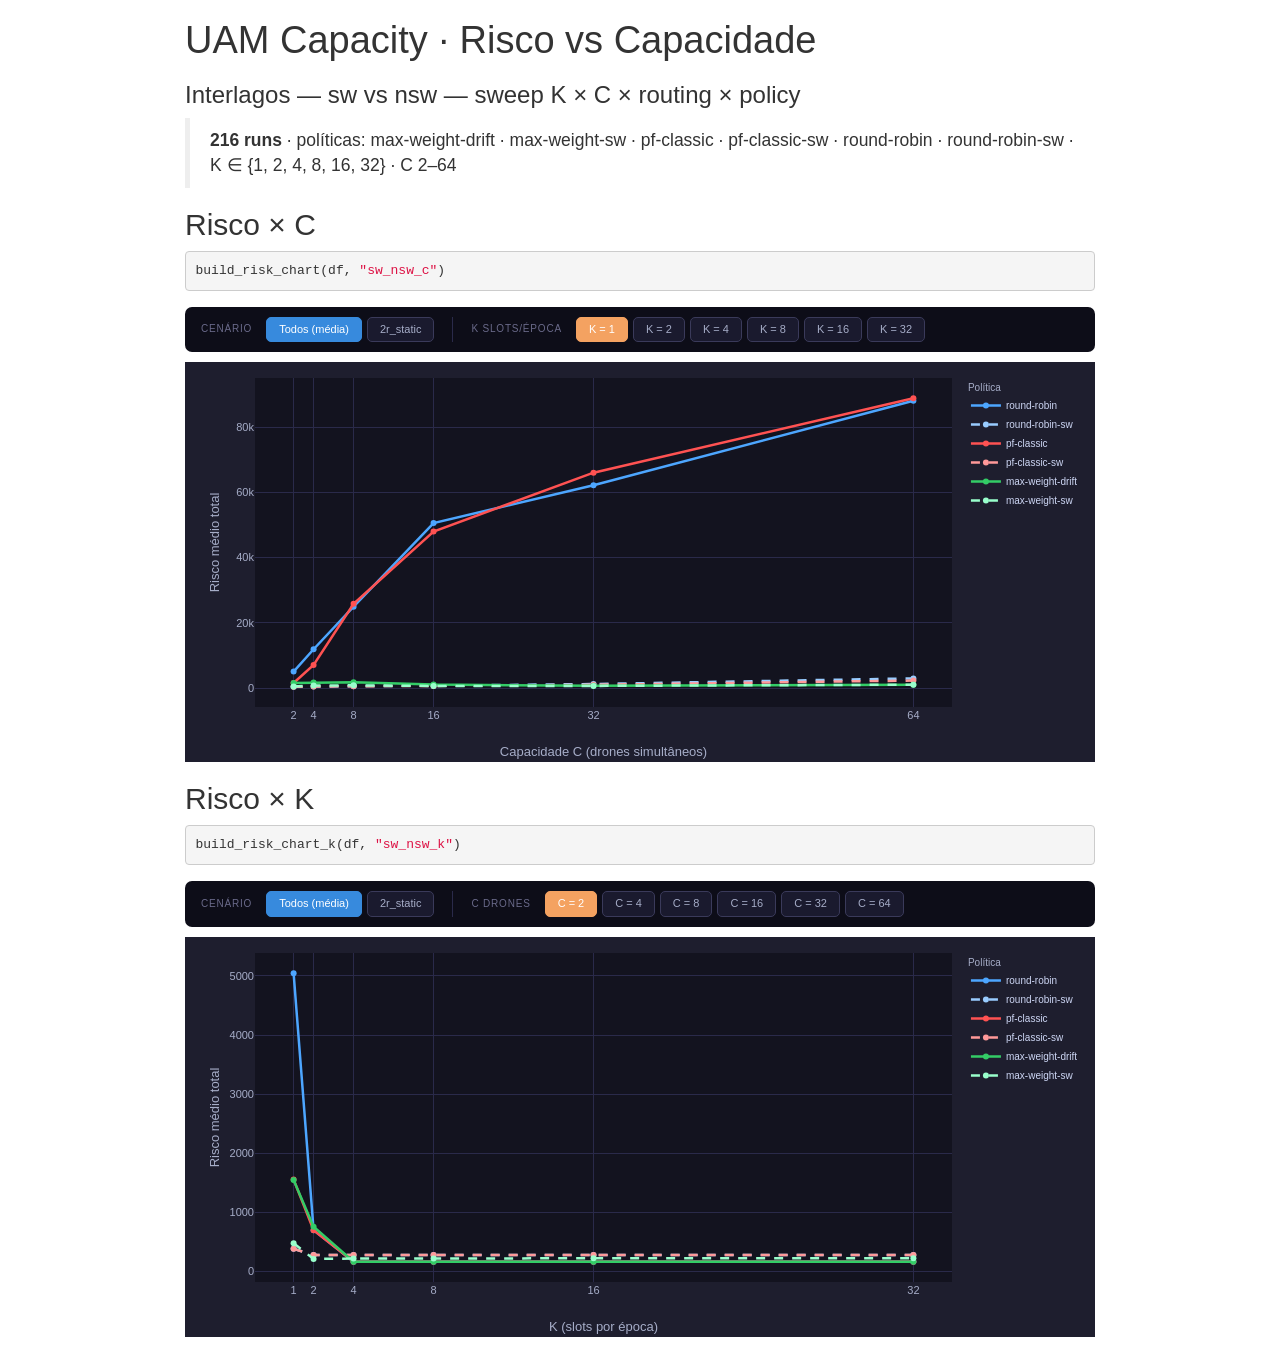
==== Dash/capacity-lite/index.html @ cc11e4d2 "fix(max-weight-sw): remove 1/L amortization from video weight (L_eff=1) With L=100, the original 1/L" ====
<!DOCTYPE html>

<html>

<head>

<meta charset="utf-8" />
<meta name="generator" content="pandoc" />
<meta http-equiv="X-UA-Compatible" content="IE=EDGE" />




<title>UAM Capacity · Risco vs Capacidade</title>

<script>// Pandoc 2.9 adds attributes on both header and div. We remove the former (to
// be compatible with the behavior of Pandoc < 2.8).
document.addEventListener('DOMContentLoaded', function(e) {
  var hs = document.querySelectorAll("div.section[class*='level'] > :first-child");
  var i, h, a;
  for (i = 0; i < hs.length; i++) {
    h = hs[i];
    if (!/^h[1-6]$/i.test(h.tagName)) continue;  // it should be a header h1-h6
    a = h.attributes;
    while (a.length > 0) h.removeAttribute(a[0].name);
  }
});
</script>
<script>/*! jQuery v3.6.0 | (c) OpenJS Foundation and other contributors | jquery.org/license */
!function(e,t){"use strict";"object"==typeof module&&"object"==typeof module.exports?module.exports=e.document?t(e,!0):function(e){if(!e.document)throw new Error("jQuery requires a window with a document");return t(e)}:t(e)}("undefined"!=typeof window?window:this,function(C,e){"use strict";var t=[],r=Object.getPrototypeOf,s=t.slice,g=t.flat?function(e){return t.flat.call(e)}:function(e){return t.concat.apply([],e)},u=t.push,i=t.indexOf,n={},o=n.toString,v=n.hasOwnProperty,a=v.toString,l=a.call(Object),y={},m=function(e){return"function"==typeof e&&"number"!=typeof e.nodeType&&"function"!=typeof e.item},x=function(e){return null!=e&&e===e.window},E=C.document,c={type:!0,src:!0,nonce:!0,noModule:!0};function b(e,t,n){var r,i,o=(n=n||E).createElement("script");if(o.text=e,t)for(r in c)(i=t[r]||t.getAttribute&&t.getAttribute(r))&&o.setAttribute(r,i);n.head.appendChild(o).parentNode.removeChild(o)}function w(e){return null==e?e+"":"object"==typeof e||"function"==typeof e?n[o.call(e)]||"object":typeof e}var f="3.6.0",S=function(e,t){return new S.fn.init(e,t)};function p(e){var t=!!e&&"length"in e&&e.length,n=w(e);return!m(e)&&!x(e)&&("array"===n||0===t||"number"==typeof t&&0<t&&t-1 in e)}S.fn=S.prototype={jquery:f,constructor:S,length:0,toArray:function(){return s.call(this)},get:function(e){return null==e?s.call(this):e<0?this[e+this.length]:this[e]},pushStack:function(e){var t=S.merge(this.constructor(),e);return t.prevObject=this,t},each:function(e){return S.each(this,e)},map:function(n){return this.pushStack(S.map(this,function(e,t){return n.call(e,t,e)}))},slice:function(){return this.pushStack(s.apply(this,arguments))},first:function(){return this.eq(0)},last:function(){return this.eq(-1)},even:function(){return this.pushStack(S.grep(this,function(e,t){return(t+1)%2}))},odd:function(){return this.pushStack(S.grep(this,function(e,t){return t%2}))},eq:function(e){var t=this.length,n=+e+(e<0?t:0);return this.pushStack(0<=n&&n<t?[this[n]]:[])},end:function(){return this.prevObject||this.constructor()},push:u,sort:t.sort,splice:t.splice},S.extend=S.fn.extend=function(){var e,t,n,r,i,o,a=arguments[0]||{},s=1,u=arguments.length,l=!1;for("boolean"==typeof a&&(l=a,a=arguments[s]||{},s++),"object"==typeof a||m(a)||(a={}),s===u&&(a=this,s--);s<u;s++)if(null!=(e=arguments[s]))for(t in e)r=e[t],"__proto__"!==t&&a!==r&&(l&&r&&(S.isPlainObject(r)||(i=Array.isArray(r)))?(n=a[t],o=i&&!Array.isArray(n)?[]:i||S.isPlainObject(n)?n:{},i=!1,a[t]=S.extend(l,o,r)):void 0!==r&&(a[t]=r));return a},S.extend({expando:"jQuery"+(f+Math.random()).replace(/\D/g,""),isReady:!0,error:function(e){throw new Error(e)},noop:function(){},isPlainObject:function(e){var t,n;return!(!e||"[object Object]"!==o.call(e))&&(!(t=r(e))||"function"==typeof(n=v.call(t,"constructor")&&t.constructor)&&a.call(n)===l)},isEmptyObject:function(e){var t;for(t in e)return!1;return!0},globalEval:function(e,t,n){b(e,{nonce:t&&t.nonce},n)},each:function(e,t){var n,r=0;if(p(e)){for(n=e.length;r<n;r++)if(!1===t.call(e[r],r,e[r]))break}else for(r in e)if(!1===t.call(e[r],r,e[r]))break;return e},makeArray:function(e,t){var n=t||[];return null!=e&&(p(Object(e))?S.merge(n,"string"==typeof e?[e]:e):u.call(n,e)),n},inArray:function(e,t,n){return null==t?-1:i.call(t,e,n)},merge:function(e,t){for(var n=+t.length,r=0,i=e.length;r<n;r++)e[i++]=t[r];return e.length=i,e},grep:function(e,t,n){for(var r=[],i=0,o=e.length,a=!n;i<o;i++)!t(e[i],i)!==a&&r.push(e[i]);return r},map:function(e,t,n){var r,i,o=0,a=[];if(p(e))for(r=e.length;o<r;o++)null!=(i=t(e[o],o,n))&&a.push(i);else for(o in e)null!=(i=t(e[o],o,n))&&a.push(i);return g(a)},guid:1,support:y}),"function"==typeof Symbol&&(S.fn[Symbol.iterator]=t[Symbol.iterator]),S.each("Boolean Number String Function Array Date RegExp Object Error Symbol".split(" "),function(e,t){n["[object "+t+"]"]=t.toLowerCase()});var d=function(n){var e,d,b,o,i,h,f,g,w,u,l,T,C,a,E,v,s,c,y,S="sizzle"+1*new Date,p=n.document,k=0,r=0,m=ue(),x=ue(),A=ue(),N=ue(),j=function(e,t){return e===t&&(l=!0),0},D={}.hasOwnProperty,t=[],q=t.pop,L=t.push,H=t.push,O=t.slice,P=function(e,t){for(var n=0,r=e.length;n<r;n++)if(e[n]===t)return n;return-1},R="checked|selected|async|autofocus|autoplay|controls|defer|disabled|hidden|ismap|loop|multiple|open|readonly|required|scoped",M="[\\x20\\t\\r\\n\\f]",I="(?:\\\\[\\da-fA-F]{1,6}"+M+"?|\\\\[^\\r\\n\\f]|[\\w-]|[^\0-\\x7f])+",W="\\["+M+"*("+I+")(?:"+M+"*([*^$|!~]?=)"+M+"*(?:'((?:\\\\.|[^\\\\'])*)'|\"((?:\\\\.|[^\\\\\"])*)\"|("+I+"))|)"+M+"*\\]",F=":("+I+")(?:\\((('((?:\\\\.|[^\\\\'])*)'|\"((?:\\\\.|[^\\\\\"])*)\")|((?:\\\\.|[^\\\\()[\\]]|"+W+")*)|.*)\\)|)",B=new RegExp(M+"+","g"),$=new RegExp("^"+M+"+|((?:^|[^\\\\])(?:\\\\.)*)"+M+"+$","g"),_=new RegExp("^"+M+"*,"+M+"*"),z=new RegExp("^"+M+"*([>+~]|"+M+")"+M+"*"),U=new RegExp(M+"|>"),X=new RegExp(F),V=new RegExp("^"+I+"$"),G={ID:new RegExp("^#("+I+")"),CLASS:new RegExp("^\\.("+I+")"),TAG:new RegExp("^("+I+"|[*])"),ATTR:new RegExp("^"+W),PSEUDO:new RegExp("^"+F),CHILD:new RegExp("^:(only|first|last|nth|nth-last)-(child|of-type)(?:\\("+M+"*(even|odd|(([+-]|)(\\d*)n|)"+M+"*(?:([+-]|)"+M+"*(\\d+)|))"+M+"*\\)|)","i"),bool:new RegExp("^(?:"+R+")$","i"),needsContext:new RegExp("^"+M+"*[>+~]|:(even|odd|eq|gt|lt|nth|first|last)(?:\\("+M+"*((?:-\\d)?\\d*)"+M+"*\\)|)(?=[^-]|$)","i")},Y=/HTML$/i,Q=/^(?:input|select|textarea|button)$/i,J=/^h\d$/i,K=/^[^{]+\{\s*\[native \w/,Z=/^(?:#([\w-]+)|(\w+)|\.([\w-]+))$/,ee=/[+~]/,te=new RegExp("\\\\[\\da-fA-F]{1,6}"+M+"?|\\\\([^\\r\\n\\f])","g"),ne=function(e,t){var n="0x"+e.slice(1)-65536;return t||(n<0?String.fromCharCode(n+65536):String.fromCharCode(n>>10|55296,1023&n|56320))},re=/([\0-\x1f\x7f]|^-?\d)|^-$|[^\0-\x1f\x7f-\uFFFF\w-]/g,ie=function(e,t){return t?"\0"===e?"\ufffd":e.slice(0,-1)+"\\"+e.charCodeAt(e.length-1).toString(16)+" ":"\\"+e},oe=function(){T()},ae=be(function(e){return!0===e.disabled&&"fieldset"===e.nodeName.toLowerCase()},{dir:"parentNode",next:"legend"});try{H.apply(t=O.call(p.childNodes),p.childNodes),t[p.childNodes.length].nodeType}catch(e){H={apply:t.length?function(e,t){L.apply(e,O.call(t))}:function(e,t){var n=e.length,r=0;while(e[n++]=t[r++]);e.length=n-1}}}function se(t,e,n,r){var i,o,a,s,u,l,c,f=e&&e.ownerDocument,p=e?e.nodeType:9;if(n=n||[],"string"!=typeof t||!t||1!==p&&9!==p&&11!==p)return n;if(!r&&(T(e),e=e||C,E)){if(11!==p&&(u=Z.exec(t)))if(i=u[1]){if(9===p){if(!(a=e.getElementById(i)))return n;if(a.id===i)return n.push(a),n}else if(f&&(a=f.getElementById(i))&&y(e,a)&&a.id===i)return n.push(a),n}else{if(u[2])return H.apply(n,e.getElementsByTagName(t)),n;if((i=u[3])&&d.getElementsByClassName&&e.getElementsByClassName)return H.apply(n,e.getElementsByClassName(i)),n}if(d.qsa&&!N[t+" "]&&(!v||!v.test(t))&&(1!==p||"object"!==e.nodeName.toLowerCase())){if(c=t,f=e,1===p&&(U.test(t)||z.test(t))){(f=ee.test(t)&&ye(e.parentNode)||e)===e&&d.scope||((s=e.getAttribute("id"))?s=s.replace(re,ie):e.setAttribute("id",s=S)),o=(l=h(t)).length;while(o--)l[o]=(s?"#"+s:":scope")+" "+xe(l[o]);c=l.join(",")}try{return H.apply(n,f.querySelectorAll(c)),n}catch(e){N(t,!0)}finally{s===S&&e.removeAttribute("id")}}}return g(t.replace($,"$1"),e,n,r)}function ue(){var r=[];return function e(t,n){return r.push(t+" ")>b.cacheLength&&delete e[r.shift()],e[t+" "]=n}}function le(e){return e[S]=!0,e}function ce(e){var t=C.createElement("fieldset");try{return!!e(t)}catch(e){return!1}finally{t.parentNode&&t.parentNode.removeChild(t),t=null}}function fe(e,t){var n=e.split("|"),r=n.length;while(r--)b.attrHandle[n[r]]=t}function pe(e,t){var n=t&&e,r=n&&1===e.nodeType&&1===t.nodeType&&e.sourceIndex-t.sourceIndex;if(r)return r;if(n)while(n=n.nextSibling)if(n===t)return-1;return e?1:-1}function de(t){return function(e){return"input"===e.nodeName.toLowerCase()&&e.type===t}}function he(n){return function(e){var t=e.nodeName.toLowerCase();return("input"===t||"button"===t)&&e.type===n}}function ge(t){return function(e){return"form"in e?e.parentNode&&!1===e.disabled?"label"in e?"label"in e.parentNode?e.parentNode.disabled===t:e.disabled===t:e.isDisabled===t||e.isDisabled!==!t&&ae(e)===t:e.disabled===t:"label"in e&&e.disabled===t}}function ve(a){return le(function(o){return o=+o,le(function(e,t){var n,r=a([],e.length,o),i=r.length;while(i--)e[n=r[i]]&&(e[n]=!(t[n]=e[n]))})})}function ye(e){return e&&"undefined"!=typeof e.getElementsByTagName&&e}for(e in d=se.support={},i=se.isXML=function(e){var t=e&&e.namespaceURI,n=e&&(e.ownerDocument||e).documentElement;return!Y.test(t||n&&n.nodeName||"HTML")},T=se.setDocument=function(e){var t,n,r=e?e.ownerDocument||e:p;return r!=C&&9===r.nodeType&&r.documentElement&&(a=(C=r).documentElement,E=!i(C),p!=C&&(n=C.defaultView)&&n.top!==n&&(n.addEventListener?n.addEventListener("unload",oe,!1):n.attachEvent&&n.attachEvent("onunload",oe)),d.scope=ce(function(e){return a.appendChild(e).appendChild(C.createElement("div")),"undefined"!=typeof e.querySelectorAll&&!e.querySelectorAll(":scope fieldset div").length}),d.attributes=ce(function(e){return e.className="i",!e.getAttribute("className")}),d.getElementsByTagName=ce(function(e){return e.appendChild(C.createComment("")),!e.getElementsByTagName("*").length}),d.getElementsByClassName=K.test(C.getElementsByClassName),d.getById=ce(function(e){return a.appendChild(e).id=S,!C.getElementsByName||!C.getElementsByName(S).length}),d.getById?(b.filter.ID=function(e){var t=e.replace(te,ne);return function(e){return e.getAttribute("id")===t}},b.find.ID=function(e,t){if("undefined"!=typeof t.getElementById&&E){var n=t.getElementById(e);return n?[n]:[]}}):(b.filter.ID=function(e){var n=e.replace(te,ne);return function(e){var t="undefined"!=typeof e.getAttributeNode&&e.getAttributeNode("id");return t&&t.value===n}},b.find.ID=function(e,t){if("undefined"!=typeof t.getElementById&&E){var n,r,i,o=t.getElementById(e);if(o){if((n=o.getAttributeNode("id"))&&n.value===e)return[o];i=t.getElementsByName(e),r=0;while(o=i[r++])if((n=o.getAttributeNode("id"))&&n.value===e)return[o]}return[]}}),b.find.TAG=d.getElementsByTagName?function(e,t){return"undefined"!=typeof t.getElementsByTagName?t.getElementsByTagName(e):d.qsa?t.querySelectorAll(e):void 0}:function(e,t){var n,r=[],i=0,o=t.getElementsByTagName(e);if("*"===e){while(n=o[i++])1===n.nodeType&&r.push(n);return r}return o},b.find.CLASS=d.getElementsByClassName&&function(e,t){if("undefined"!=typeof t.getElementsByClassName&&E)return t.getElementsByClassName(e)},s=[],v=[],(d.qsa=K.test(C.querySelectorAll))&&(ce(function(e){var t;a.appendChild(e).innerHTML="<a id='"+S+"'></a><select id='"+S+"-\r\\' msallowcapture=''><option selected=''></option></select>",e.querySelectorAll("[msallowcapture^='']").length&&v.push("[*^$]="+M+"*(?:''|\"\")"),e.querySelectorAll("[selected]").length||v.push("\\["+M+"*(?:value|"+R+")"),e.querySelectorAll("[id~="+S+"-]").length||v.push("~="),(t=C.createElement("input")).setAttribute("name",""),e.appendChild(t),e.querySelectorAll("[name='']").length||v.push("\\["+M+"*name"+M+"*="+M+"*(?:''|\"\")"),e.querySelectorAll(":checked").length||v.push(":checked"),e.querySelectorAll("a#"+S+"+*").length||v.push(".#.+[+~]"),e.querySelectorAll("\\\f"),v.push("[\\r\\n\\f]")}),ce(function(e){e.innerHTML="<a href='' disabled='disabled'></a><select disabled='disabled'><option/></select>";var t=C.createElement("input");t.setAttribute("type","hidden"),e.appendChild(t).setAttribute("name","D"),e.querySelectorAll("[name=d]").length&&v.push("name"+M+"*[*^$|!~]?="),2!==e.querySelectorAll(":enabled").length&&v.push(":enabled",":disabled"),a.appendChild(e).disabled=!0,2!==e.querySelectorAll(":disabled").length&&v.push(":enabled",":disabled"),e.querySelectorAll("*,:x"),v.push(",.*:")})),(d.matchesSelector=K.test(c=a.matches||a.webkitMatchesSelector||a.mozMatchesSelector||a.oMatchesSelector||a.msMatchesSelector))&&ce(function(e){d.disconnectedMatch=c.call(e,"*"),c.call(e,"[s!='']:x"),s.push("!=",F)}),v=v.length&&new RegExp(v.join("|")),s=s.length&&new RegExp(s.join("|")),t=K.test(a.compareDocumentPosition),y=t||K.test(a.contains)?function(e,t){var n=9===e.nodeType?e.documentElement:e,r=t&&t.parentNode;return e===r||!(!r||1!==r.nodeType||!(n.contains?n.contains(r):e.compareDocumentPosition&&16&e.compareDocumentPosition(r)))}:function(e,t){if(t)while(t=t.parentNode)if(t===e)return!0;return!1},j=t?function(e,t){if(e===t)return l=!0,0;var n=!e.compareDocumentPosition-!t.compareDocumentPosition;return n||(1&(n=(e.ownerDocument||e)==(t.ownerDocument||t)?e.compareDocumentPosition(t):1)||!d.sortDetached&&t.compareDocumentPosition(e)===n?e==C||e.ownerDocument==p&&y(p,e)?-1:t==C||t.ownerDocument==p&&y(p,t)?1:u?P(u,e)-P(u,t):0:4&n?-1:1)}:function(e,t){if(e===t)return l=!0,0;var n,r=0,i=e.parentNode,o=t.parentNode,a=[e],s=[t];if(!i||!o)return e==C?-1:t==C?1:i?-1:o?1:u?P(u,e)-P(u,t):0;if(i===o)return pe(e,t);n=e;while(n=n.parentNode)a.unshift(n);n=t;while(n=n.parentNode)s.unshift(n);while(a[r]===s[r])r++;return r?pe(a[r],s[r]):a[r]==p?-1:s[r]==p?1:0}),C},se.matches=function(e,t){return se(e,null,null,t)},se.matchesSelector=function(e,t){if(T(e),d.matchesSelector&&E&&!N[t+" "]&&(!s||!s.test(t))&&(!v||!v.test(t)))try{var n=c.call(e,t);if(n||d.disconnectedMatch||e.document&&11!==e.document.nodeType)return n}catch(e){N(t,!0)}return 0<se(t,C,null,[e]).length},se.contains=function(e,t){return(e.ownerDocument||e)!=C&&T(e),y(e,t)},se.attr=function(e,t){(e.ownerDocument||e)!=C&&T(e);var n=b.attrHandle[t.toLowerCase()],r=n&&D.call(b.attrHandle,t.toLowerCase())?n(e,t,!E):void 0;return void 0!==r?r:d.attributes||!E?e.getAttribute(t):(r=e.getAttributeNode(t))&&r.specified?r.value:null},se.escape=function(e){return(e+"").replace(re,ie)},se.error=function(e){throw new Error("Syntax error, unrecognized expression: "+e)},se.uniqueSort=function(e){var t,n=[],r=0,i=0;if(l=!d.detectDuplicates,u=!d.sortStable&&e.slice(0),e.sort(j),l){while(t=e[i++])t===e[i]&&(r=n.push(i));while(r--)e.splice(n[r],1)}return u=null,e},o=se.getText=function(e){var t,n="",r=0,i=e.nodeType;if(i){if(1===i||9===i||11===i){if("string"==typeof e.textContent)return e.textContent;for(e=e.firstChild;e;e=e.nextSibling)n+=o(e)}else if(3===i||4===i)return e.nodeValue}else while(t=e[r++])n+=o(t);return n},(b=se.selectors={cacheLength:50,createPseudo:le,match:G,attrHandle:{},find:{},relative:{">":{dir:"parentNode",first:!0}," ":{dir:"parentNode"},"+":{dir:"previousSibling",first:!0},"~":{dir:"previousSibling"}},preFilter:{ATTR:function(e){return e[1]=e[1].replace(te,ne),e[3]=(e[3]||e[4]||e[5]||"").replace(te,ne),"~="===e[2]&&(e[3]=" "+e[3]+" "),e.slice(0,4)},CHILD:function(e){return e[1]=e[1].toLowerCase(),"nth"===e[1].slice(0,3)?(e[3]||se.error(e[0]),e[4]=+(e[4]?e[5]+(e[6]||1):2*("even"===e[3]||"odd"===e[3])),e[5]=+(e[7]+e[8]||"odd"===e[3])):e[3]&&se.error(e[0]),e},PSEUDO:function(e){var t,n=!e[6]&&e[2];return G.CHILD.test(e[0])?null:(e[3]?e[2]=e[4]||e[5]||"":n&&X.test(n)&&(t=h(n,!0))&&(t=n.indexOf(")",n.length-t)-n.length)&&(e[0]=e[0].slice(0,t),e[2]=n.slice(0,t)),e.slice(0,3))}},filter:{TAG:function(e){var t=e.replace(te,ne).toLowerCase();return"*"===e?function(){return!0}:function(e){return e.nodeName&&e.nodeName.toLowerCase()===t}},CLASS:function(e){var t=m[e+" "];return t||(t=new RegExp("(^|"+M+")"+e+"("+M+"|$)"))&&m(e,function(e){return t.test("string"==typeof e.className&&e.className||"undefined"!=typeof e.getAttribute&&e.getAttribute("class")||"")})},ATTR:function(n,r,i){return function(e){var t=se.attr(e,n);return null==t?"!="===r:!r||(t+="","="===r?t===i:"!="===r?t!==i:"^="===r?i&&0===t.indexOf(i):"*="===r?i&&-1<t.indexOf(i):"$="===r?i&&t.slice(-i.length)===i:"~="===r?-1<(" "+t.replace(B," ")+" ").indexOf(i):"|="===r&&(t===i||t.slice(0,i.length+1)===i+"-"))}},CHILD:function(h,e,t,g,v){var y="nth"!==h.slice(0,3),m="last"!==h.slice(-4),x="of-type"===e;return 1===g&&0===v?function(e){return!!e.parentNode}:function(e,t,n){var r,i,o,a,s,u,l=y!==m?"nextSibling":"previousSibling",c=e.parentNode,f=x&&e.nodeName.toLowerCase(),p=!n&&!x,d=!1;if(c){if(y){while(l){a=e;while(a=a[l])if(x?a.nodeName.toLowerCase()===f:1===a.nodeType)return!1;u=l="only"===h&&!u&&"nextSibling"}return!0}if(u=[m?c.firstChild:c.lastChild],m&&p){d=(s=(r=(i=(o=(a=c)[S]||(a[S]={}))[a.uniqueID]||(o[a.uniqueID]={}))[h]||[])[0]===k&&r[1])&&r[2],a=s&&c.childNodes[s];while(a=++s&&a&&a[l]||(d=s=0)||u.pop())if(1===a.nodeType&&++d&&a===e){i[h]=[k,s,d];break}}else if(p&&(d=s=(r=(i=(o=(a=e)[S]||(a[S]={}))[a.uniqueID]||(o[a.uniqueID]={}))[h]||[])[0]===k&&r[1]),!1===d)while(a=++s&&a&&a[l]||(d=s=0)||u.pop())if((x?a.nodeName.toLowerCase()===f:1===a.nodeType)&&++d&&(p&&((i=(o=a[S]||(a[S]={}))[a.uniqueID]||(o[a.uniqueID]={}))[h]=[k,d]),a===e))break;return(d-=v)===g||d%g==0&&0<=d/g}}},PSEUDO:function(e,o){var t,a=b.pseudos[e]||b.setFilters[e.toLowerCase()]||se.error("unsupported pseudo: "+e);return a[S]?a(o):1<a.length?(t=[e,e,"",o],b.setFilters.hasOwnProperty(e.toLowerCase())?le(function(e,t){var n,r=a(e,o),i=r.length;while(i--)e[n=P(e,r[i])]=!(t[n]=r[i])}):function(e){return a(e,0,t)}):a}},pseudos:{not:le(function(e){var r=[],i=[],s=f(e.replace($,"$1"));return s[S]?le(function(e,t,n,r){var i,o=s(e,null,r,[]),a=e.length;while(a--)(i=o[a])&&(e[a]=!(t[a]=i))}):function(e,t,n){return r[0]=e,s(r,null,n,i),r[0]=null,!i.pop()}}),has:le(function(t){return function(e){return 0<se(t,e).length}}),contains:le(function(t){return t=t.replace(te,ne),function(e){return-1<(e.textContent||o(e)).indexOf(t)}}),lang:le(function(n){return V.test(n||"")||se.error("unsupported lang: "+n),n=n.replace(te,ne).toLowerCase(),function(e){var t;do{if(t=E?e.lang:e.getAttribute("xml:lang")||e.getAttribute("lang"))return(t=t.toLowerCase())===n||0===t.indexOf(n+"-")}while((e=e.parentNode)&&1===e.nodeType);return!1}}),target:function(e){var t=n.location&&n.location.hash;return t&&t.slice(1)===e.id},root:function(e){return e===a},focus:function(e){return e===C.activeElement&&(!C.hasFocus||C.hasFocus())&&!!(e.type||e.href||~e.tabIndex)},enabled:ge(!1),disabled:ge(!0),checked:function(e){var t=e.nodeName.toLowerCase();return"input"===t&&!!e.checked||"option"===t&&!!e.selected},selected:function(e){return e.parentNode&&e.parentNode.selectedIndex,!0===e.selected},empty:function(e){for(e=e.firstChild;e;e=e.nextSibling)if(e.nodeType<6)return!1;return!0},parent:function(e){return!b.pseudos.empty(e)},header:function(e){return J.test(e.nodeName)},input:function(e){return Q.test(e.nodeName)},button:function(e){var t=e.nodeName.toLowerCase();return"input"===t&&"button"===e.type||"button"===t},text:function(e){var t;return"input"===e.nodeName.toLowerCase()&&"text"===e.type&&(null==(t=e.getAttribute("type"))||"text"===t.toLowerCase())},first:ve(function(){return[0]}),last:ve(function(e,t){return[t-1]}),eq:ve(function(e,t,n){return[n<0?n+t:n]}),even:ve(function(e,t){for(var n=0;n<t;n+=2)e.push(n);return e}),odd:ve(function(e,t){for(var n=1;n<t;n+=2)e.push(n);return e}),lt:ve(function(e,t,n){for(var r=n<0?n+t:t<n?t:n;0<=--r;)e.push(r);return e}),gt:ve(function(e,t,n){for(var r=n<0?n+t:n;++r<t;)e.push(r);return e})}}).pseudos.nth=b.pseudos.eq,{radio:!0,checkbox:!0,file:!0,password:!0,image:!0})b.pseudos[e]=de(e);for(e in{submit:!0,reset:!0})b.pseudos[e]=he(e);function me(){}function xe(e){for(var t=0,n=e.length,r="";t<n;t++)r+=e[t].value;return r}function be(s,e,t){var u=e.dir,l=e.next,c=l||u,f=t&&"parentNode"===c,p=r++;return e.first?function(e,t,n){while(e=e[u])if(1===e.nodeType||f)return s(e,t,n);return!1}:function(e,t,n){var r,i,o,a=[k,p];if(n){while(e=e[u])if((1===e.nodeType||f)&&s(e,t,n))return!0}else while(e=e[u])if(1===e.nodeType||f)if(i=(o=e[S]||(e[S]={}))[e.uniqueID]||(o[e.uniqueID]={}),l&&l===e.nodeName.toLowerCase())e=e[u]||e;else{if((r=i[c])&&r[0]===k&&r[1]===p)return a[2]=r[2];if((i[c]=a)[2]=s(e,t,n))return!0}return!1}}function we(i){return 1<i.length?function(e,t,n){var r=i.length;while(r--)if(!i[r](e,t,n))return!1;return!0}:i[0]}function Te(e,t,n,r,i){for(var o,a=[],s=0,u=e.length,l=null!=t;s<u;s++)(o=e[s])&&(n&&!n(o,r,i)||(a.push(o),l&&t.push(s)));return a}function Ce(d,h,g,v,y,e){return v&&!v[S]&&(v=Ce(v)),y&&!y[S]&&(y=Ce(y,e)),le(function(e,t,n,r){var i,o,a,s=[],u=[],l=t.length,c=e||function(e,t,n){for(var r=0,i=t.length;r<i;r++)se(e,t[r],n);return n}(h||"*",n.nodeType?[n]:n,[]),f=!d||!e&&h?c:Te(c,s,d,n,r),p=g?y||(e?d:l||v)?[]:t:f;if(g&&g(f,p,n,r),v){i=Te(p,u),v(i,[],n,r),o=i.length;while(o--)(a=i[o])&&(p[u[o]]=!(f[u[o]]=a))}if(e){if(y||d){if(y){i=[],o=p.length;while(o--)(a=p[o])&&i.push(f[o]=a);y(null,p=[],i,r)}o=p.length;while(o--)(a=p[o])&&-1<(i=y?P(e,a):s[o])&&(e[i]=!(t[i]=a))}}else p=Te(p===t?p.splice(l,p.length):p),y?y(null,t,p,r):H.apply(t,p)})}function Ee(e){for(var i,t,n,r=e.length,o=b.relative[e[0].type],a=o||b.relative[" "],s=o?1:0,u=be(function(e){return e===i},a,!0),l=be(function(e){return-1<P(i,e)},a,!0),c=[function(e,t,n){var r=!o&&(n||t!==w)||((i=t).nodeType?u(e,t,n):l(e,t,n));return i=null,r}];s<r;s++)if(t=b.relative[e[s].type])c=[be(we(c),t)];else{if((t=b.filter[e[s].type].apply(null,e[s].matches))[S]){for(n=++s;n<r;n++)if(b.relative[e[n].type])break;return Ce(1<s&&we(c),1<s&&xe(e.slice(0,s-1).concat({value:" "===e[s-2].type?"*":""})).replace($,"$1"),t,s<n&&Ee(e.slice(s,n)),n<r&&Ee(e=e.slice(n)),n<r&&xe(e))}c.push(t)}return we(c)}return me.prototype=b.filters=b.pseudos,b.setFilters=new me,h=se.tokenize=function(e,t){var n,r,i,o,a,s,u,l=x[e+" "];if(l)return t?0:l.slice(0);a=e,s=[],u=b.preFilter;while(a){for(o in n&&!(r=_.exec(a))||(r&&(a=a.slice(r[0].length)||a),s.push(i=[])),n=!1,(r=z.exec(a))&&(n=r.shift(),i.push({value:n,type:r[0].replace($," ")}),a=a.slice(n.length)),b.filter)!(r=G[o].exec(a))||u[o]&&!(r=u[o](r))||(n=r.shift(),i.push({value:n,type:o,matches:r}),a=a.slice(n.length));if(!n)break}return t?a.length:a?se.error(e):x(e,s).slice(0)},f=se.compile=function(e,t){var n,v,y,m,x,r,i=[],o=[],a=A[e+" "];if(!a){t||(t=h(e)),n=t.length;while(n--)(a=Ee(t[n]))[S]?i.push(a):o.push(a);(a=A(e,(v=o,m=0<(y=i).length,x=0<v.length,r=function(e,t,n,r,i){var o,a,s,u=0,l="0",c=e&&[],f=[],p=w,d=e||x&&b.find.TAG("*",i),h=k+=null==p?1:Math.random()||.1,g=d.length;for(i&&(w=t==C||t||i);l!==g&&null!=(o=d[l]);l++){if(x&&o){a=0,t||o.ownerDocument==C||(T(o),n=!E);while(s=v[a++])if(s(o,t||C,n)){r.push(o);break}i&&(k=h)}m&&((o=!s&&o)&&u--,e&&c.push(o))}if(u+=l,m&&l!==u){a=0;while(s=y[a++])s(c,f,t,n);if(e){if(0<u)while(l--)c[l]||f[l]||(f[l]=q.call(r));f=Te(f)}H.apply(r,f),i&&!e&&0<f.length&&1<u+y.length&&se.uniqueSort(r)}return i&&(k=h,w=p),c},m?le(r):r))).selector=e}return a},g=se.select=function(e,t,n,r){var i,o,a,s,u,l="function"==typeof e&&e,c=!r&&h(e=l.selector||e);if(n=n||[],1===c.length){if(2<(o=c[0]=c[0].slice(0)).length&&"ID"===(a=o[0]).type&&9===t.nodeType&&E&&b.relative[o[1].type]){if(!(t=(b.find.ID(a.matches[0].replace(te,ne),t)||[])[0]))return n;l&&(t=t.parentNode),e=e.slice(o.shift().value.length)}i=G.needsContext.test(e)?0:o.length;while(i--){if(a=o[i],b.relative[s=a.type])break;if((u=b.find[s])&&(r=u(a.matches[0].replace(te,ne),ee.test(o[0].type)&&ye(t.parentNode)||t))){if(o.splice(i,1),!(e=r.length&&xe(o)))return H.apply(n,r),n;break}}}return(l||f(e,c))(r,t,!E,n,!t||ee.test(e)&&ye(t.parentNode)||t),n},d.sortStable=S.split("").sort(j).join("")===S,d.detectDuplicates=!!l,T(),d.sortDetached=ce(function(e){return 1&e.compareDocumentPosition(C.createElement("fieldset"))}),ce(function(e){return e.innerHTML="<a href='#'></a>","#"===e.firstChild.getAttribute("href")})||fe("type|href|height|width",function(e,t,n){if(!n)return e.getAttribute(t,"type"===t.toLowerCase()?1:2)}),d.attributes&&ce(function(e){return e.innerHTML="<input/>",e.firstChild.setAttribute("value",""),""===e.firstChild.getAttribute("value")})||fe("value",function(e,t,n){if(!n&&"input"===e.nodeName.toLowerCase())return e.defaultValue}),ce(function(e){return null==e.getAttribute("disabled")})||fe(R,function(e,t,n){var r;if(!n)return!0===e[t]?t.toLowerCase():(r=e.getAttributeNode(t))&&r.specified?r.value:null}),se}(C);S.find=d,S.expr=d.selectors,S.expr[":"]=S.expr.pseudos,S.uniqueSort=S.unique=d.uniqueSort,S.text=d.getText,S.isXMLDoc=d.isXML,S.contains=d.contains,S.escapeSelector=d.escape;var h=function(e,t,n){var r=[],i=void 0!==n;while((e=e[t])&&9!==e.nodeType)if(1===e.nodeType){if(i&&S(e).is(n))break;r.push(e)}return r},T=function(e,t){for(var n=[];e;e=e.nextSibling)1===e.nodeType&&e!==t&&n.push(e);return n},k=S.expr.match.needsContext;function A(e,t){return e.nodeName&&e.nodeName.toLowerCase()===t.toLowerCase()}var N=/^<([a-z][^\/\0>:\x20\t\r\n\f]*)[\x20\t\r\n\f]*\/?>(?:<\/\1>|)$/i;function j(e,n,r){return m(n)?S.grep(e,function(e,t){return!!n.call(e,t,e)!==r}):n.nodeType?S.grep(e,function(e){return e===n!==r}):"string"!=typeof n?S.grep(e,function(e){return-1<i.call(n,e)!==r}):S.filter(n,e,r)}S.filter=function(e,t,n){var r=t[0];return n&&(e=":not("+e+")"),1===t.length&&1===r.nodeType?S.find.matchesSelector(r,e)?[r]:[]:S.find.matches(e,S.grep(t,function(e){return 1===e.nodeType}))},S.fn.extend({find:function(e){var t,n,r=this.length,i=this;if("string"!=typeof e)return this.pushStack(S(e).filter(function(){for(t=0;t<r;t++)if(S.contains(i[t],this))return!0}));for(n=this.pushStack([]),t=0;t<r;t++)S.find(e,i[t],n);return 1<r?S.uniqueSort(n):n},filter:function(e){return this.pushStack(j(this,e||[],!1))},not:function(e){return this.pushStack(j(this,e||[],!0))},is:function(e){return!!j(this,"string"==typeof e&&k.test(e)?S(e):e||[],!1).length}});var D,q=/^(?:\s*(<[\w\W]+>)[^>]*|#([\w-]+))$/;(S.fn.init=function(e,t,n){var r,i;if(!e)return this;if(n=n||D,"string"==typeof e){if(!(r="<"===e[0]&&">"===e[e.length-1]&&3<=e.length?[null,e,null]:q.exec(e))||!r[1]&&t)return!t||t.jquery?(t||n).find(e):this.constructor(t).find(e);if(r[1]){if(t=t instanceof S?t[0]:t,S.merge(this,S.parseHTML(r[1],t&&t.nodeType?t.ownerDocument||t:E,!0)),N.test(r[1])&&S.isPlainObject(t))for(r in t)m(this[r])?this[r](t[r]):this.attr(r,t[r]);return this}return(i=E.getElementById(r[2]))&&(this[0]=i,this.length=1),this}return e.nodeType?(this[0]=e,this.length=1,this):m(e)?void 0!==n.ready?n.ready(e):e(S):S.makeArray(e,this)}).prototype=S.fn,D=S(E);var L=/^(?:parents|prev(?:Until|All))/,H={children:!0,contents:!0,next:!0,prev:!0};function O(e,t){while((e=e[t])&&1!==e.nodeType);return e}S.fn.extend({has:function(e){var t=S(e,this),n=t.length;return this.filter(function(){for(var e=0;e<n;e++)if(S.contains(this,t[e]))return!0})},closest:function(e,t){var n,r=0,i=this.length,o=[],a="string"!=typeof e&&S(e);if(!k.test(e))for(;r<i;r++)for(n=this[r];n&&n!==t;n=n.parentNode)if(n.nodeType<11&&(a?-1<a.index(n):1===n.nodeType&&S.find.matchesSelector(n,e))){o.push(n);break}return this.pushStack(1<o.length?S.uniqueSort(o):o)},index:function(e){return e?"string"==typeof e?i.call(S(e),this[0]):i.call(this,e.jquery?e[0]:e):this[0]&&this[0].parentNode?this.first().prevAll().length:-1},add:function(e,t){return this.pushStack(S.uniqueSort(S.merge(this.get(),S(e,t))))},addBack:function(e){return this.add(null==e?this.prevObject:this.prevObject.filter(e))}}),S.each({parent:function(e){var t=e.parentNode;return t&&11!==t.nodeType?t:null},parents:function(e){return h(e,"parentNode")},parentsUntil:function(e,t,n){return h(e,"parentNode",n)},next:function(e){return O(e,"nextSibling")},prev:function(e){return O(e,"previousSibling")},nextAll:function(e){return h(e,"nextSibling")},prevAll:function(e){return h(e,"previousSibling")},nextUntil:function(e,t,n){return h(e,"nextSibling",n)},prevUntil:function(e,t,n){return h(e,"previousSibling",n)},siblings:function(e){return T((e.parentNode||{}).firstChild,e)},children:function(e){return T(e.firstChild)},contents:function(e){return null!=e.contentDocument&&r(e.contentDocument)?e.contentDocument:(A(e,"template")&&(e=e.content||e),S.merge([],e.childNodes))}},function(r,i){S.fn[r]=function(e,t){var n=S.map(this,i,e);return"Until"!==r.slice(-5)&&(t=e),t&&"string"==typeof t&&(n=S.filter(t,n)),1<this.length&&(H[r]||S.uniqueSort(n),L.test(r)&&n.reverse()),this.pushStack(n)}});var P=/[^\x20\t\r\n\f]+/g;function R(e){return e}function M(e){throw e}function I(e,t,n,r){var i;try{e&&m(i=e.promise)?i.call(e).done(t).fail(n):e&&m(i=e.then)?i.call(e,t,n):t.apply(void 0,[e].slice(r))}catch(e){n.apply(void 0,[e])}}S.Callbacks=function(r){var e,n;r="string"==typeof r?(e=r,n={},S.each(e.match(P)||[],function(e,t){n[t]=!0}),n):S.extend({},r);var i,t,o,a,s=[],u=[],l=-1,c=function(){for(a=a||r.once,o=i=!0;u.length;l=-1){t=u.shift();while(++l<s.length)!1===s[l].apply(t[0],t[1])&&r.stopOnFalse&&(l=s.length,t=!1)}r.memory||(t=!1),i=!1,a&&(s=t?[]:"")},f={add:function(){return s&&(t&&!i&&(l=s.length-1,u.push(t)),function n(e){S.each(e,function(e,t){m(t)?r.unique&&f.has(t)||s.push(t):t&&t.length&&"string"!==w(t)&&n(t)})}(arguments),t&&!i&&c()),this},remove:function(){return S.each(arguments,function(e,t){var n;while(-1<(n=S.inArray(t,s,n)))s.splice(n,1),n<=l&&l--}),this},has:function(e){return e?-1<S.inArray(e,s):0<s.length},empty:function(){return s&&(s=[]),this},disable:function(){return a=u=[],s=t="",this},disabled:function(){return!s},lock:function(){return a=u=[],t||i||(s=t=""),this},locked:function(){return!!a},fireWith:function(e,t){return a||(t=[e,(t=t||[]).slice?t.slice():t],u.push(t),i||c()),this},fire:function(){return f.fireWith(this,arguments),this},fired:function(){return!!o}};return f},S.extend({Deferred:function(e){var o=[["notify","progress",S.Callbacks("memory"),S.Callbacks("memory"),2],["resolve","done",S.Callbacks("once memory"),S.Callbacks("once memory"),0,"resolved"],["reject","fail",S.Callbacks("once memory"),S.Callbacks("once memory"),1,"rejected"]],i="pending",a={state:function(){return i},always:function(){return s.done(arguments).fail(arguments),this},"catch":function(e){return a.then(null,e)},pipe:function(){var i=arguments;return S.Deferred(function(r){S.each(o,function(e,t){var n=m(i[t[4]])&&i[t[4]];s[t[1]](function(){var e=n&&n.apply(this,arguments);e&&m(e.promise)?e.promise().progress(r.notify).done(r.resolve).fail(r.reject):r[t[0]+"With"](this,n?[e]:arguments)})}),i=null}).promise()},then:function(t,n,r){var u=0;function l(i,o,a,s){return function(){var n=this,r=arguments,e=function(){var e,t;if(!(i<u)){if((e=a.apply(n,r))===o.promise())throw new TypeError("Thenable self-resolution");t=e&&("object"==typeof e||"function"==typeof e)&&e.then,m(t)?s?t.call(e,l(u,o,R,s),l(u,o,M,s)):(u++,t.call(e,l(u,o,R,s),l(u,o,M,s),l(u,o,R,o.notifyWith))):(a!==R&&(n=void 0,r=[e]),(s||o.resolveWith)(n,r))}},t=s?e:function(){try{e()}catch(e){S.Deferred.exceptionHook&&S.Deferred.exceptionHook(e,t.stackTrace),u<=i+1&&(a!==M&&(n=void 0,r=[e]),o.rejectWith(n,r))}};i?t():(S.Deferred.getStackHook&&(t.stackTrace=S.Deferred.getStackHook()),C.setTimeout(t))}}return S.Deferred(function(e){o[0][3].add(l(0,e,m(r)?r:R,e.notifyWith)),o[1][3].add(l(0,e,m(t)?t:R)),o[2][3].add(l(0,e,m(n)?n:M))}).promise()},promise:function(e){return null!=e?S.extend(e,a):a}},s={};return S.each(o,function(e,t){var n=t[2],r=t[5];a[t[1]]=n.add,r&&n.add(function(){i=r},o[3-e][2].disable,o[3-e][3].disable,o[0][2].lock,o[0][3].lock),n.add(t[3].fire),s[t[0]]=function(){return s[t[0]+"With"](this===s?void 0:this,arguments),this},s[t[0]+"With"]=n.fireWith}),a.promise(s),e&&e.call(s,s),s},when:function(e){var n=arguments.length,t=n,r=Array(t),i=s.call(arguments),o=S.Deferred(),a=function(t){return function(e){r[t]=this,i[t]=1<arguments.length?s.call(arguments):e,--n||o.resolveWith(r,i)}};if(n<=1&&(I(e,o.done(a(t)).resolve,o.reject,!n),"pending"===o.state()||m(i[t]&&i[t].then)))return o.then();while(t--)I(i[t],a(t),o.reject);return o.promise()}});var W=/^(Eval|Internal|Range|Reference|Syntax|Type|URI)Error$/;S.Deferred.exceptionHook=function(e,t){C.console&&C.console.warn&&e&&W.test(e.name)&&C.console.warn("jQuery.Deferred exception: "+e.message,e.stack,t)},S.readyException=function(e){C.setTimeout(function(){throw e})};var F=S.Deferred();function B(){E.removeEventListener("DOMContentLoaded",B),C.removeEventListener("load",B),S.ready()}S.fn.ready=function(e){return F.then(e)["catch"](function(e){S.readyException(e)}),this},S.extend({isReady:!1,readyWait:1,ready:function(e){(!0===e?--S.readyWait:S.isReady)||(S.isReady=!0)!==e&&0<--S.readyWait||F.resolveWith(E,[S])}}),S.ready.then=F.then,"complete"===E.readyState||"loading"!==E.readyState&&!E.documentElement.doScroll?C.setTimeout(S.ready):(E.addEventListener("DOMContentLoaded",B),C.addEventListener("load",B));var $=function(e,t,n,r,i,o,a){var s=0,u=e.length,l=null==n;if("object"===w(n))for(s in i=!0,n)$(e,t,s,n[s],!0,o,a);else if(void 0!==r&&(i=!0,m(r)||(a=!0),l&&(a?(t.call(e,r),t=null):(l=t,t=function(e,t,n){return l.call(S(e),n)})),t))for(;s<u;s++)t(e[s],n,a?r:r.call(e[s],s,t(e[s],n)));return i?e:l?t.call(e):u?t(e[0],n):o},_=/^-ms-/,z=/-([a-z])/g;function U(e,t){return t.toUpperCase()}function X(e){return e.replace(_,"ms-").replace(z,U)}var V=function(e){return 1===e.nodeType||9===e.nodeType||!+e.nodeType};function G(){this.expando=S.expando+G.uid++}G.uid=1,G.prototype={cache:function(e){var t=e[this.expando];return t||(t={},V(e)&&(e.nodeType?e[this.expando]=t:Object.defineProperty(e,this.expando,{value:t,configurable:!0}))),t},set:function(e,t,n){var r,i=this.cache(e);if("string"==typeof t)i[X(t)]=n;else for(r in t)i[X(r)]=t[r];return i},get:function(e,t){return void 0===t?this.cache(e):e[this.expando]&&e[this.expando][X(t)]},access:function(e,t,n){return void 0===t||t&&"string"==typeof t&&void 0===n?this.get(e,t):(this.set(e,t,n),void 0!==n?n:t)},remove:function(e,t){var n,r=e[this.expando];if(void 0!==r){if(void 0!==t){n=(t=Array.isArray(t)?t.map(X):(t=X(t))in r?[t]:t.match(P)||[]).length;while(n--)delete r[t[n]]}(void 0===t||S.isEmptyObject(r))&&(e.nodeType?e[this.expando]=void 0:delete e[this.expando])}},hasData:function(e){var t=e[this.expando];return void 0!==t&&!S.isEmptyObject(t)}};var Y=new G,Q=new G,J=/^(?:\{[\w\W]*\}|\[[\w\W]*\])$/,K=/[A-Z]/g;function Z(e,t,n){var r,i;if(void 0===n&&1===e.nodeType)if(r="data-"+t.replace(K,"-$&").toLowerCase(),"string"==typeof(n=e.getAttribute(r))){try{n="true"===(i=n)||"false"!==i&&("null"===i?null:i===+i+""?+i:J.test(i)?JSON.parse(i):i)}catch(e){}Q.set(e,t,n)}else n=void 0;return n}S.extend({hasData:function(e){return Q.hasData(e)||Y.hasData(e)},data:function(e,t,n){return Q.access(e,t,n)},removeData:function(e,t){Q.remove(e,t)},_data:function(e,t,n){return Y.access(e,t,n)},_removeData:function(e,t){Y.remove(e,t)}}),S.fn.extend({data:function(n,e){var t,r,i,o=this[0],a=o&&o.attributes;if(void 0===n){if(this.length&&(i=Q.get(o),1===o.nodeType&&!Y.get(o,"hasDataAttrs"))){t=a.length;while(t--)a[t]&&0===(r=a[t].name).indexOf("data-")&&(r=X(r.slice(5)),Z(o,r,i[r]));Y.set(o,"hasDataAttrs",!0)}return i}return"object"==typeof n?this.each(function(){Q.set(this,n)}):$(this,function(e){var t;if(o&&void 0===e)return void 0!==(t=Q.get(o,n))?t:void 0!==(t=Z(o,n))?t:void 0;this.each(function(){Q.set(this,n,e)})},null,e,1<arguments.length,null,!0)},removeData:function(e){return this.each(function(){Q.remove(this,e)})}}),S.extend({queue:function(e,t,n){var r;if(e)return t=(t||"fx")+"queue",r=Y.get(e,t),n&&(!r||Array.isArray(n)?r=Y.access(e,t,S.makeArray(n)):r.push(n)),r||[]},dequeue:function(e,t){t=t||"fx";var n=S.queue(e,t),r=n.length,i=n.shift(),o=S._queueHooks(e,t);"inprogress"===i&&(i=n.shift(),r--),i&&("fx"===t&&n.unshift("inprogress"),delete o.stop,i.call(e,function(){S.dequeue(e,t)},o)),!r&&o&&o.empty.fire()},_queueHooks:function(e,t){var n=t+"queueHooks";return Y.get(e,n)||Y.access(e,n,{empty:S.Callbacks("once memory").add(function(){Y.remove(e,[t+"queue",n])})})}}),S.fn.extend({queue:function(t,n){var e=2;return"string"!=typeof t&&(n=t,t="fx",e--),arguments.length<e?S.queue(this[0],t):void 0===n?this:this.each(function(){var e=S.queue(this,t,n);S._queueHooks(this,t),"fx"===t&&"inprogress"!==e[0]&&S.dequeue(this,t)})},dequeue:function(e){return this.each(function(){S.dequeue(this,e)})},clearQueue:function(e){return this.queue(e||"fx",[])},promise:function(e,t){var n,r=1,i=S.Deferred(),o=this,a=this.length,s=function(){--r||i.resolveWith(o,[o])};"string"!=typeof e&&(t=e,e=void 0),e=e||"fx";while(a--)(n=Y.get(o[a],e+"queueHooks"))&&n.empty&&(r++,n.empty.add(s));return s(),i.promise(t)}});var ee=/[+-]?(?:\d*\.|)\d+(?:[eE][+-]?\d+|)/.source,te=new RegExp("^(?:([+-])=|)("+ee+")([a-z%]*)$","i"),ne=["Top","Right","Bottom","Left"],re=E.documentElement,ie=function(e){return S.contains(e.ownerDocument,e)},oe={composed:!0};re.getRootNode&&(ie=function(e){return S.contains(e.ownerDocument,e)||e.getRootNode(oe)===e.ownerDocument});var ae=function(e,t){return"none"===(e=t||e).style.display||""===e.style.display&&ie(e)&&"none"===S.css(e,"display")};function se(e,t,n,r){var i,o,a=20,s=r?function(){return r.cur()}:function(){return S.css(e,t,"")},u=s(),l=n&&n[3]||(S.cssNumber[t]?"":"px"),c=e.nodeType&&(S.cssNumber[t]||"px"!==l&&+u)&&te.exec(S.css(e,t));if(c&&c[3]!==l){u/=2,l=l||c[3],c=+u||1;while(a--)S.style(e,t,c+l),(1-o)*(1-(o=s()/u||.5))<=0&&(a=0),c/=o;c*=2,S.style(e,t,c+l),n=n||[]}return n&&(c=+c||+u||0,i=n[1]?c+(n[1]+1)*n[2]:+n[2],r&&(r.unit=l,r.start=c,r.end=i)),i}var ue={};function le(e,t){for(var n,r,i,o,a,s,u,l=[],c=0,f=e.length;c<f;c++)(r=e[c]).style&&(n=r.style.display,t?("none"===n&&(l[c]=Y.get(r,"display")||null,l[c]||(r.style.display="")),""===r.style.display&&ae(r)&&(l[c]=(u=a=o=void 0,a=(i=r).ownerDocument,s=i.nodeName,(u=ue[s])||(o=a.body.appendChild(a.createElement(s)),u=S.css(o,"display"),o.parentNode.removeChild(o),"none"===u&&(u="block"),ue[s]=u)))):"none"!==n&&(l[c]="none",Y.set(r,"display",n)));for(c=0;c<f;c++)null!=l[c]&&(e[c].style.display=l[c]);return e}S.fn.extend({show:function(){return le(this,!0)},hide:function(){return le(this)},toggle:function(e){return"boolean"==typeof e?e?this.show():this.hide():this.each(function(){ae(this)?S(this).show():S(this).hide()})}});var ce,fe,pe=/^(?:checkbox|radio)$/i,de=/<([a-z][^\/\0>\x20\t\r\n\f]*)/i,he=/^$|^module$|\/(?:java|ecma)script/i;ce=E.createDocumentFragment().appendChild(E.createElement("div")),(fe=E.createElement("input")).setAttribute("type","radio"),fe.setAttribute("checked","checked"),fe.setAttribute("name","t"),ce.appendChild(fe),y.checkClone=ce.cloneNode(!0).cloneNode(!0).lastChild.checked,ce.innerHTML="<textarea>x</textarea>",y.noCloneChecked=!!ce.cloneNode(!0).lastChild.defaultValue,ce.innerHTML="<option></option>",y.option=!!ce.lastChild;var ge={thead:[1,"<table>","</table>"],col:[2,"<table><colgroup>","</colgroup></table>"],tr:[2,"<table><tbody>","</tbody></table>"],td:[3,"<table><tbody><tr>","</tr></tbody></table>"],_default:[0,"",""]};function ve(e,t){var n;return n="undefined"!=typeof e.getElementsByTagName?e.getElementsByTagName(t||"*"):"undefined"!=typeof e.querySelectorAll?e.querySelectorAll(t||"*"):[],void 0===t||t&&A(e,t)?S.merge([e],n):n}function ye(e,t){for(var n=0,r=e.length;n<r;n++)Y.set(e[n],"globalEval",!t||Y.get(t[n],"globalEval"))}ge.tbody=ge.tfoot=ge.colgroup=ge.caption=ge.thead,ge.th=ge.td,y.option||(ge.optgroup=ge.option=[1,"<select multiple='multiple'>","</select>"]);var me=/<|&#?\w+;/;function xe(e,t,n,r,i){for(var o,a,s,u,l,c,f=t.createDocumentFragment(),p=[],d=0,h=e.length;d<h;d++)if((o=e[d])||0===o)if("object"===w(o))S.merge(p,o.nodeType?[o]:o);else if(me.test(o)){a=a||f.appendChild(t.createElement("div")),s=(de.exec(o)||["",""])[1].toLowerCase(),u=ge[s]||ge._default,a.innerHTML=u[1]+S.htmlPrefilter(o)+u[2],c=u[0];while(c--)a=a.lastChild;S.merge(p,a.childNodes),(a=f.firstChild).textContent=""}else p.push(t.createTextNode(o));f.textContent="",d=0;while(o=p[d++])if(r&&-1<S.inArray(o,r))i&&i.push(o);else if(l=ie(o),a=ve(f.appendChild(o),"script"),l&&ye(a),n){c=0;while(o=a[c++])he.test(o.type||"")&&n.push(o)}return f}var be=/^([^.]*)(?:\.(.+)|)/;function we(){return!0}function Te(){return!1}function Ce(e,t){return e===function(){try{return E.activeElement}catch(e){}}()==("focus"===t)}function Ee(e,t,n,r,i,o){var a,s;if("object"==typeof t){for(s in"string"!=typeof n&&(r=r||n,n=void 0),t)Ee(e,s,n,r,t[s],o);return e}if(null==r&&null==i?(i=n,r=n=void 0):null==i&&("string"==typeof n?(i=r,r=void 0):(i=r,r=n,n=void 0)),!1===i)i=Te;else if(!i)return e;return 1===o&&(a=i,(i=function(e){return S().off(e),a.apply(this,arguments)}).guid=a.guid||(a.guid=S.guid++)),e.each(function(){S.event.add(this,t,i,r,n)})}function Se(e,i,o){o?(Y.set(e,i,!1),S.event.add(e,i,{namespace:!1,handler:function(e){var t,n,r=Y.get(this,i);if(1&e.isTrigger&&this[i]){if(r.length)(S.event.special[i]||{}).delegateType&&e.stopPropagation();else if(r=s.call(arguments),Y.set(this,i,r),t=o(this,i),this[i](),r!==(n=Y.get(this,i))||t?Y.set(this,i,!1):n={},r!==n)return e.stopImmediatePropagation(),e.preventDefault(),n&&n.value}else r.length&&(Y.set(this,i,{value:S.event.trigger(S.extend(r[0],S.Event.prototype),r.slice(1),this)}),e.stopImmediatePropagation())}})):void 0===Y.get(e,i)&&S.event.add(e,i,we)}S.event={global:{},add:function(t,e,n,r,i){var o,a,s,u,l,c,f,p,d,h,g,v=Y.get(t);if(V(t)){n.handler&&(n=(o=n).handler,i=o.selector),i&&S.find.matchesSelector(re,i),n.guid||(n.guid=S.guid++),(u=v.events)||(u=v.events=Object.create(null)),(a=v.handle)||(a=v.handle=function(e){return"undefined"!=typeof S&&S.event.triggered!==e.type?S.event.dispatch.apply(t,arguments):void 0}),l=(e=(e||"").match(P)||[""]).length;while(l--)d=g=(s=be.exec(e[l])||[])[1],h=(s[2]||"").split(".").sort(),d&&(f=S.event.special[d]||{},d=(i?f.delegateType:f.bindType)||d,f=S.event.special[d]||{},c=S.extend({type:d,origType:g,data:r,handler:n,guid:n.guid,selector:i,needsContext:i&&S.expr.match.needsContext.test(i),namespace:h.join(".")},o),(p=u[d])||((p=u[d]=[]).delegateCount=0,f.setup&&!1!==f.setup.call(t,r,h,a)||t.addEventListener&&t.addEventListener(d,a)),f.add&&(f.add.call(t,c),c.handler.guid||(c.handler.guid=n.guid)),i?p.splice(p.delegateCount++,0,c):p.push(c),S.event.global[d]=!0)}},remove:function(e,t,n,r,i){var o,a,s,u,l,c,f,p,d,h,g,v=Y.hasData(e)&&Y.get(e);if(v&&(u=v.events)){l=(t=(t||"").match(P)||[""]).length;while(l--)if(d=g=(s=be.exec(t[l])||[])[1],h=(s[2]||"").split(".").sort(),d){f=S.event.special[d]||{},p=u[d=(r?f.delegateType:f.bindType)||d]||[],s=s[2]&&new RegExp("(^|\\.)"+h.join("\\.(?:.*\\.|)")+"(\\.|$)"),a=o=p.length;while(o--)c=p[o],!i&&g!==c.origType||n&&n.guid!==c.guid||s&&!s.test(c.namespace)||r&&r!==c.selector&&("**"!==r||!c.selector)||(p.splice(o,1),c.selector&&p.delegateCount--,f.remove&&f.remove.call(e,c));a&&!p.length&&(f.teardown&&!1!==f.teardown.call(e,h,v.handle)||S.removeEvent(e,d,v.handle),delete u[d])}else for(d in u)S.event.remove(e,d+t[l],n,r,!0);S.isEmptyObject(u)&&Y.remove(e,"handle events")}},dispatch:function(e){var t,n,r,i,o,a,s=new Array(arguments.length),u=S.event.fix(e),l=(Y.get(this,"events")||Object.create(null))[u.type]||[],c=S.event.special[u.type]||{};for(s[0]=u,t=1;t<arguments.length;t++)s[t]=arguments[t];if(u.delegateTarget=this,!c.preDispatch||!1!==c.preDispatch.call(this,u)){a=S.event.handlers.call(this,u,l),t=0;while((i=a[t++])&&!u.isPropagationStopped()){u.currentTarget=i.elem,n=0;while((o=i.handlers[n++])&&!u.isImmediatePropagationStopped())u.rnamespace&&!1!==o.namespace&&!u.rnamespace.test(o.namespace)||(u.handleObj=o,u.data=o.data,void 0!==(r=((S.event.special[o.origType]||{}).handle||o.handler).apply(i.elem,s))&&!1===(u.result=r)&&(u.preventDefault(),u.stopPropagation()))}return c.postDispatch&&c.postDispatch.call(this,u),u.result}},handlers:function(e,t){var n,r,i,o,a,s=[],u=t.delegateCount,l=e.target;if(u&&l.nodeType&&!("click"===e.type&&1<=e.button))for(;l!==this;l=l.parentNode||this)if(1===l.nodeType&&("click"!==e.type||!0!==l.disabled)){for(o=[],a={},n=0;n<u;n++)void 0===a[i=(r=t[n]).selector+" "]&&(a[i]=r.needsContext?-1<S(i,this).index(l):S.find(i,this,null,[l]).length),a[i]&&o.push(r);o.length&&s.push({elem:l,handlers:o})}return l=this,u<t.length&&s.push({elem:l,handlers:t.slice(u)}),s},addProp:function(t,e){Object.defineProperty(S.Event.prototype,t,{enumerable:!0,configurable:!0,get:m(e)?function(){if(this.originalEvent)return e(this.originalEvent)}:function(){if(this.originalEvent)return this.originalEvent[t]},set:function(e){Object.defineProperty(this,t,{enumerable:!0,configurable:!0,writable:!0,value:e})}})},fix:function(e){return e[S.expando]?e:new S.Event(e)},special:{load:{noBubble:!0},click:{setup:function(e){var t=this||e;return pe.test(t.type)&&t.click&&A(t,"input")&&Se(t,"click",we),!1},trigger:function(e){var t=this||e;return pe.test(t.type)&&t.click&&A(t,"input")&&Se(t,"click"),!0},_default:function(e){var t=e.target;return pe.test(t.type)&&t.click&&A(t,"input")&&Y.get(t,"click")||A(t,"a")}},beforeunload:{postDispatch:function(e){void 0!==e.result&&e.originalEvent&&(e.originalEvent.returnValue=e.result)}}}},S.removeEvent=function(e,t,n){e.removeEventListener&&e.removeEventListener(t,n)},S.Event=function(e,t){if(!(this instanceof S.Event))return new S.Event(e,t);e&&e.type?(this.originalEvent=e,this.type=e.type,this.isDefaultPrevented=e.defaultPrevented||void 0===e.defaultPrevented&&!1===e.returnValue?we:Te,this.target=e.target&&3===e.target.nodeType?e.target.parentNode:e.target,this.currentTarget=e.currentTarget,this.relatedTarget=e.relatedTarget):this.type=e,t&&S.extend(this,t),this.timeStamp=e&&e.timeStamp||Date.now(),this[S.expando]=!0},S.Event.prototype={constructor:S.Event,isDefaultPrevented:Te,isPropagationStopped:Te,isImmediatePropagationStopped:Te,isSimulated:!1,preventDefault:function(){var e=this.originalEvent;this.isDefaultPrevented=we,e&&!this.isSimulated&&e.preventDefault()},stopPropagation:function(){var e=this.originalEvent;this.isPropagationStopped=we,e&&!this.isSimulated&&e.stopPropagation()},stopImmediatePropagation:function(){var e=this.originalEvent;this.isImmediatePropagationStopped=we,e&&!this.isSimulated&&e.stopImmediatePropagation(),this.stopPropagation()}},S.each({altKey:!0,bubbles:!0,cancelable:!0,changedTouches:!0,ctrlKey:!0,detail:!0,eventPhase:!0,metaKey:!0,pageX:!0,pageY:!0,shiftKey:!0,view:!0,"char":!0,code:!0,charCode:!0,key:!0,keyCode:!0,button:!0,buttons:!0,clientX:!0,clientY:!0,offsetX:!0,offsetY:!0,pointerId:!0,pointerType:!0,screenX:!0,screenY:!0,targetTouches:!0,toElement:!0,touches:!0,which:!0},S.event.addProp),S.each({focus:"focusin",blur:"focusout"},function(e,t){S.event.special[e]={setup:function(){return Se(this,e,Ce),!1},trigger:function(){return Se(this,e),!0},_default:function(){return!0},delegateType:t}}),S.each({mouseenter:"mouseover",mouseleave:"mouseout",pointerenter:"pointerover",pointerleave:"pointerout"},function(e,i){S.event.special[e]={delegateType:i,bindType:i,handle:function(e){var t,n=e.relatedTarget,r=e.handleObj;return n&&(n===this||S.contains(this,n))||(e.type=r.origType,t=r.handler.apply(this,arguments),e.type=i),t}}}),S.fn.extend({on:function(e,t,n,r){return Ee(this,e,t,n,r)},one:function(e,t,n,r){return Ee(this,e,t,n,r,1)},off:function(e,t,n){var r,i;if(e&&e.preventDefault&&e.handleObj)return r=e.handleObj,S(e.delegateTarget).off(r.namespace?r.origType+"."+r.namespace:r.origType,r.selector,r.handler),this;if("object"==typeof e){for(i in e)this.off(i,t,e[i]);return this}return!1!==t&&"function"!=typeof t||(n=t,t=void 0),!1===n&&(n=Te),this.each(function(){S.event.remove(this,e,n,t)})}});var ke=/<script|<style|<link/i,Ae=/checked\s*(?:[^=]|=\s*.checked.)/i,Ne=/^\s*<!(?:\[CDATA\[|--)|(?:\]\]|--)>\s*$/g;function je(e,t){return A(e,"table")&&A(11!==t.nodeType?t:t.firstChild,"tr")&&S(e).children("tbody")[0]||e}function De(e){return e.type=(null!==e.getAttribute("type"))+"/"+e.type,e}function qe(e){return"true/"===(e.type||"").slice(0,5)?e.type=e.type.slice(5):e.removeAttribute("type"),e}function Le(e,t){var n,r,i,o,a,s;if(1===t.nodeType){if(Y.hasData(e)&&(s=Y.get(e).events))for(i in Y.remove(t,"handle events"),s)for(n=0,r=s[i].length;n<r;n++)S.event.add(t,i,s[i][n]);Q.hasData(e)&&(o=Q.access(e),a=S.extend({},o),Q.set(t,a))}}function He(n,r,i,o){r=g(r);var e,t,a,s,u,l,c=0,f=n.length,p=f-1,d=r[0],h=m(d);if(h||1<f&&"string"==typeof d&&!y.checkClone&&Ae.test(d))return n.each(function(e){var t=n.eq(e);h&&(r[0]=d.call(this,e,t.html())),He(t,r,i,o)});if(f&&(t=(e=xe(r,n[0].ownerDocument,!1,n,o)).firstChild,1===e.childNodes.length&&(e=t),t||o)){for(s=(a=S.map(ve(e,"script"),De)).length;c<f;c++)u=e,c!==p&&(u=S.clone(u,!0,!0),s&&S.merge(a,ve(u,"script"))),i.call(n[c],u,c);if(s)for(l=a[a.length-1].ownerDocument,S.map(a,qe),c=0;c<s;c++)u=a[c],he.test(u.type||"")&&!Y.access(u,"globalEval")&&S.contains(l,u)&&(u.src&&"module"!==(u.type||"").toLowerCase()?S._evalUrl&&!u.noModule&&S._evalUrl(u.src,{nonce:u.nonce||u.getAttribute("nonce")},l):b(u.textContent.replace(Ne,""),u,l))}return n}function Oe(e,t,n){for(var r,i=t?S.filter(t,e):e,o=0;null!=(r=i[o]);o++)n||1!==r.nodeType||S.cleanData(ve(r)),r.parentNode&&(n&&ie(r)&&ye(ve(r,"script")),r.parentNode.removeChild(r));return e}S.extend({htmlPrefilter:function(e){return e},clone:function(e,t,n){var r,i,o,a,s,u,l,c=e.cloneNode(!0),f=ie(e);if(!(y.noCloneChecked||1!==e.nodeType&&11!==e.nodeType||S.isXMLDoc(e)))for(a=ve(c),r=0,i=(o=ve(e)).length;r<i;r++)s=o[r],u=a[r],void 0,"input"===(l=u.nodeName.toLowerCase())&&pe.test(s.type)?u.checked=s.checked:"input"!==l&&"textarea"!==l||(u.defaultValue=s.defaultValue);if(t)if(n)for(o=o||ve(e),a=a||ve(c),r=0,i=o.length;r<i;r++)Le(o[r],a[r]);else Le(e,c);return 0<(a=ve(c,"script")).length&&ye(a,!f&&ve(e,"script")),c},cleanData:function(e){for(var t,n,r,i=S.event.special,o=0;void 0!==(n=e[o]);o++)if(V(n)){if(t=n[Y.expando]){if(t.events)for(r in t.events)i[r]?S.event.remove(n,r):S.removeEvent(n,r,t.handle);n[Y.expando]=void 0}n[Q.expando]&&(n[Q.expando]=void 0)}}}),S.fn.extend({detach:function(e){return Oe(this,e,!0)},remove:function(e){return Oe(this,e)},text:function(e){return $(this,function(e){return void 0===e?S.text(this):this.empty().each(function(){1!==this.nodeType&&11!==this.nodeType&&9!==this.nodeType||(this.textContent=e)})},null,e,arguments.length)},append:function(){return He(this,arguments,function(e){1!==this.nodeType&&11!==this.nodeType&&9!==this.nodeType||je(this,e).appendChild(e)})},prepend:function(){return He(this,arguments,function(e){if(1===this.nodeType||11===this.nodeType||9===this.nodeType){var t=je(this,e);t.insertBefore(e,t.firstChild)}})},before:function(){return He(this,arguments,function(e){this.parentNode&&this.parentNode.insertBefore(e,this)})},after:function(){return He(this,arguments,function(e){this.parentNode&&this.parentNode.insertBefore(e,this.nextSibling)})},empty:function(){for(var e,t=0;null!=(e=this[t]);t++)1===e.nodeType&&(S.cleanData(ve(e,!1)),e.textContent="");return this},clone:function(e,t){return e=null!=e&&e,t=null==t?e:t,this.map(function(){return S.clone(this,e,t)})},html:function(e){return $(this,function(e){var t=this[0]||{},n=0,r=this.length;if(void 0===e&&1===t.nodeType)return t.innerHTML;if("string"==typeof e&&!ke.test(e)&&!ge[(de.exec(e)||["",""])[1].toLowerCase()]){e=S.htmlPrefilter(e);try{for(;n<r;n++)1===(t=this[n]||{}).nodeType&&(S.cleanData(ve(t,!1)),t.innerHTML=e);t=0}catch(e){}}t&&this.empty().append(e)},null,e,arguments.length)},replaceWith:function(){var n=[];return He(this,arguments,function(e){var t=this.parentNode;S.inArray(this,n)<0&&(S.cleanData(ve(this)),t&&t.replaceChild(e,this))},n)}}),S.each({appendTo:"append",prependTo:"prepend",insertBefore:"before",insertAfter:"after",replaceAll:"replaceWith"},function(e,a){S.fn[e]=function(e){for(var t,n=[],r=S(e),i=r.length-1,o=0;o<=i;o++)t=o===i?this:this.clone(!0),S(r[o])[a](t),u.apply(n,t.get());return this.pushStack(n)}});var Pe=new RegExp("^("+ee+")(?!px)[a-z%]+$","i"),Re=function(e){var t=e.ownerDocument.defaultView;return t&&t.opener||(t=C),t.getComputedStyle(e)},Me=function(e,t,n){var r,i,o={};for(i in t)o[i]=e.style[i],e.style[i]=t[i];for(i in r=n.call(e),t)e.style[i]=o[i];return r},Ie=new RegExp(ne.join("|"),"i");function We(e,t,n){var r,i,o,a,s=e.style;return(n=n||Re(e))&&(""!==(a=n.getPropertyValue(t)||n[t])||ie(e)||(a=S.style(e,t)),!y.pixelBoxStyles()&&Pe.test(a)&&Ie.test(t)&&(r=s.width,i=s.minWidth,o=s.maxWidth,s.minWidth=s.maxWidth=s.width=a,a=n.width,s.width=r,s.minWidth=i,s.maxWidth=o)),void 0!==a?a+"":a}function Fe(e,t){return{get:function(){if(!e())return(this.get=t).apply(this,arguments);delete this.get}}}!function(){function e(){if(l){u.style.cssText="position:absolute;left:-11111px;width:60px;margin-top:1px;padding:0;border:0",l.style.cssText="position:relative;display:block;box-sizing:border-box;overflow:scroll;margin:auto;border:1px;padding:1px;width:60%;top:1%",re.appendChild(u).appendChild(l);var e=C.getComputedStyle(l);n="1%"!==e.top,s=12===t(e.marginLeft),l.style.right="60%",o=36===t(e.right),r=36===t(e.width),l.style.position="absolute",i=12===t(l.offsetWidth/3),re.removeChild(u),l=null}}function t(e){return Math.round(parseFloat(e))}var n,r,i,o,a,s,u=E.createElement("div"),l=E.createElement("div");l.style&&(l.style.backgroundClip="content-box",l.cloneNode(!0).style.backgroundClip="",y.clearCloneStyle="content-box"===l.style.backgroundClip,S.extend(y,{boxSizingReliable:function(){return e(),r},pixelBoxStyles:function(){return e(),o},pixelPosition:function(){return e(),n},reliableMarginLeft:function(){return e(),s},scrollboxSize:function(){return e(),i},reliableTrDimensions:function(){var e,t,n,r;return null==a&&(e=E.createElement("table"),t=E.createElement("tr"),n=E.createElement("div"),e.style.cssText="position:absolute;left:-11111px;border-collapse:separate",t.style.cssText="border:1px solid",t.style.height="1px",n.style.height="9px",n.style.display="block",re.appendChild(e).appendChild(t).appendChild(n),r=C.getComputedStyle(t),a=parseInt(r.height,10)+parseInt(r.borderTopWidth,10)+parseInt(r.borderBottomWidth,10)===t.offsetHeight,re.removeChild(e)),a}}))}();var Be=["Webkit","Moz","ms"],$e=E.createElement("div").style,_e={};function ze(e){var t=S.cssProps[e]||_e[e];return t||(e in $e?e:_e[e]=function(e){var t=e[0].toUpperCase()+e.slice(1),n=Be.length;while(n--)if((e=Be[n]+t)in $e)return e}(e)||e)}var Ue=/^(none|table(?!-c[ea]).+)/,Xe=/^--/,Ve={position:"absolute",visibility:"hidden",display:"block"},Ge={letterSpacing:"0",fontWeight:"400"};function Ye(e,t,n){var r=te.exec(t);return r?Math.max(0,r[2]-(n||0))+(r[3]||"px"):t}function Qe(e,t,n,r,i,o){var a="width"===t?1:0,s=0,u=0;if(n===(r?"border":"content"))return 0;for(;a<4;a+=2)"margin"===n&&(u+=S.css(e,n+ne[a],!0,i)),r?("content"===n&&(u-=S.css(e,"padding"+ne[a],!0,i)),"margin"!==n&&(u-=S.css(e,"border"+ne[a]+"Width",!0,i))):(u+=S.css(e,"padding"+ne[a],!0,i),"padding"!==n?u+=S.css(e,"border"+ne[a]+"Width",!0,i):s+=S.css(e,"border"+ne[a]+"Width",!0,i));return!r&&0<=o&&(u+=Math.max(0,Math.ceil(e["offset"+t[0].toUpperCase()+t.slice(1)]-o-u-s-.5))||0),u}function Je(e,t,n){var r=Re(e),i=(!y.boxSizingReliable()||n)&&"border-box"===S.css(e,"boxSizing",!1,r),o=i,a=We(e,t,r),s="offset"+t[0].toUpperCase()+t.slice(1);if(Pe.test(a)){if(!n)return a;a="auto"}return(!y.boxSizingReliable()&&i||!y.reliableTrDimensions()&&A(e,"tr")||"auto"===a||!parseFloat(a)&&"inline"===S.css(e,"display",!1,r))&&e.getClientRects().length&&(i="border-box"===S.css(e,"boxSizing",!1,r),(o=s in e)&&(a=e[s])),(a=parseFloat(a)||0)+Qe(e,t,n||(i?"border":"content"),o,r,a)+"px"}function Ke(e,t,n,r,i){return new Ke.prototype.init(e,t,n,r,i)}S.extend({cssHooks:{opacity:{get:function(e,t){if(t){var n=We(e,"opacity");return""===n?"1":n}}}},cssNumber:{animationIterationCount:!0,columnCount:!0,fillOpacity:!0,flexGrow:!0,flexShrink:!0,fontWeight:!0,gridArea:!0,gridColumn:!0,gridColumnEnd:!0,gridColumnStart:!0,gridRow:!0,gridRowEnd:!0,gridRowStart:!0,lineHeight:!0,opacity:!0,order:!0,orphans:!0,widows:!0,zIndex:!0,zoom:!0},cssProps:{},style:function(e,t,n,r){if(e&&3!==e.nodeType&&8!==e.nodeType&&e.style){var i,o,a,s=X(t),u=Xe.test(t),l=e.style;if(u||(t=ze(s)),a=S.cssHooks[t]||S.cssHooks[s],void 0===n)return a&&"get"in a&&void 0!==(i=a.get(e,!1,r))?i:l[t];"string"===(o=typeof n)&&(i=te.exec(n))&&i[1]&&(n=se(e,t,i),o="number"),null!=n&&n==n&&("number"!==o||u||(n+=i&&i[3]||(S.cssNumber[s]?"":"px")),y.clearCloneStyle||""!==n||0!==t.indexOf("background")||(l[t]="inherit"),a&&"set"in a&&void 0===(n=a.set(e,n,r))||(u?l.setProperty(t,n):l[t]=n))}},css:function(e,t,n,r){var i,o,a,s=X(t);return Xe.test(t)||(t=ze(s)),(a=S.cssHooks[t]||S.cssHooks[s])&&"get"in a&&(i=a.get(e,!0,n)),void 0===i&&(i=We(e,t,r)),"normal"===i&&t in Ge&&(i=Ge[t]),""===n||n?(o=parseFloat(i),!0===n||isFinite(o)?o||0:i):i}}),S.each(["height","width"],function(e,u){S.cssHooks[u]={get:function(e,t,n){if(t)return!Ue.test(S.css(e,"display"))||e.getClientRects().length&&e.getBoundingClientRect().width?Je(e,u,n):Me(e,Ve,function(){return Je(e,u,n)})},set:function(e,t,n){var r,i=Re(e),o=!y.scrollboxSize()&&"absolute"===i.position,a=(o||n)&&"border-box"===S.css(e,"boxSizing",!1,i),s=n?Qe(e,u,n,a,i):0;return a&&o&&(s-=Math.ceil(e["offset"+u[0].toUpperCase()+u.slice(1)]-parseFloat(i[u])-Qe(e,u,"border",!1,i)-.5)),s&&(r=te.exec(t))&&"px"!==(r[3]||"px")&&(e.style[u]=t,t=S.css(e,u)),Ye(0,t,s)}}}),S.cssHooks.marginLeft=Fe(y.reliableMarginLeft,function(e,t){if(t)return(parseFloat(We(e,"marginLeft"))||e.getBoundingClientRect().left-Me(e,{marginLeft:0},function(){return e.getBoundingClientRect().left}))+"px"}),S.each({margin:"",padding:"",border:"Width"},function(i,o){S.cssHooks[i+o]={expand:function(e){for(var t=0,n={},r="string"==typeof e?e.split(" "):[e];t<4;t++)n[i+ne[t]+o]=r[t]||r[t-2]||r[0];return n}},"margin"!==i&&(S.cssHooks[i+o].set=Ye)}),S.fn.extend({css:function(e,t){return $(this,function(e,t,n){var r,i,o={},a=0;if(Array.isArray(t)){for(r=Re(e),i=t.length;a<i;a++)o[t[a]]=S.css(e,t[a],!1,r);return o}return void 0!==n?S.style(e,t,n):S.css(e,t)},e,t,1<arguments.length)}}),((S.Tween=Ke).prototype={constructor:Ke,init:function(e,t,n,r,i,o){this.elem=e,this.prop=n,this.easing=i||S.easing._default,this.options=t,this.start=this.now=this.cur(),this.end=r,this.unit=o||(S.cssNumber[n]?"":"px")},cur:function(){var e=Ke.propHooks[this.prop];return e&&e.get?e.get(this):Ke.propHooks._default.get(this)},run:function(e){var t,n=Ke.propHooks[this.prop];return this.options.duration?this.pos=t=S.easing[this.easing](e,this.options.duration*e,0,1,this.options.duration):this.pos=t=e,this.now=(this.end-this.start)*t+this.start,this.options.step&&this.options.step.call(this.elem,this.now,this),n&&n.set?n.set(this):Ke.propHooks._default.set(this),this}}).init.prototype=Ke.prototype,(Ke.propHooks={_default:{get:function(e){var t;return 1!==e.elem.nodeType||null!=e.elem[e.prop]&&null==e.elem.style[e.prop]?e.elem[e.prop]:(t=S.css(e.elem,e.prop,""))&&"auto"!==t?t:0},set:function(e){S.fx.step[e.prop]?S.fx.step[e.prop](e):1!==e.elem.nodeType||!S.cssHooks[e.prop]&&null==e.elem.style[ze(e.prop)]?e.elem[e.prop]=e.now:S.style(e.elem,e.prop,e.now+e.unit)}}}).scrollTop=Ke.propHooks.scrollLeft={set:function(e){e.elem.nodeType&&e.elem.parentNode&&(e.elem[e.prop]=e.now)}},S.easing={linear:function(e){return e},swing:function(e){return.5-Math.cos(e*Math.PI)/2},_default:"swing"},S.fx=Ke.prototype.init,S.fx.step={};var Ze,et,tt,nt,rt=/^(?:toggle|show|hide)$/,it=/queueHooks$/;function ot(){et&&(!1===E.hidden&&C.requestAnimationFrame?C.requestAnimationFrame(ot):C.setTimeout(ot,S.fx.interval),S.fx.tick())}function at(){return C.setTimeout(function(){Ze=void 0}),Ze=Date.now()}function st(e,t){var n,r=0,i={height:e};for(t=t?1:0;r<4;r+=2-t)i["margin"+(n=ne[r])]=i["padding"+n]=e;return t&&(i.opacity=i.width=e),i}function ut(e,t,n){for(var r,i=(lt.tweeners[t]||[]).concat(lt.tweeners["*"]),o=0,a=i.length;o<a;o++)if(r=i[o].call(n,t,e))return r}function lt(o,e,t){var n,a,r=0,i=lt.prefilters.length,s=S.Deferred().always(function(){delete u.elem}),u=function(){if(a)return!1;for(var e=Ze||at(),t=Math.max(0,l.startTime+l.duration-e),n=1-(t/l.duration||0),r=0,i=l.tweens.length;r<i;r++)l.tweens[r].run(n);return s.notifyWith(o,[l,n,t]),n<1&&i?t:(i||s.notifyWith(o,[l,1,0]),s.resolveWith(o,[l]),!1)},l=s.promise({elem:o,props:S.extend({},e),opts:S.extend(!0,{specialEasing:{},easing:S.easing._default},t),originalProperties:e,originalOptions:t,startTime:Ze||at(),duration:t.duration,tweens:[],createTween:function(e,t){var n=S.Tween(o,l.opts,e,t,l.opts.specialEasing[e]||l.opts.easing);return l.tweens.push(n),n},stop:function(e){var t=0,n=e?l.tweens.length:0;if(a)return this;for(a=!0;t<n;t++)l.tweens[t].run(1);return e?(s.notifyWith(o,[l,1,0]),s.resolveWith(o,[l,e])):s.rejectWith(o,[l,e]),this}}),c=l.props;for(!function(e,t){var n,r,i,o,a;for(n in e)if(i=t[r=X(n)],o=e[n],Array.isArray(o)&&(i=o[1],o=e[n]=o[0]),n!==r&&(e[r]=o,delete e[n]),(a=S.cssHooks[r])&&"expand"in a)for(n in o=a.expand(o),delete e[r],o)n in e||(e[n]=o[n],t[n]=i);else t[r]=i}(c,l.opts.specialEasing);r<i;r++)if(n=lt.prefilters[r].call(l,o,c,l.opts))return m(n.stop)&&(S._queueHooks(l.elem,l.opts.queue).stop=n.stop.bind(n)),n;return S.map(c,ut,l),m(l.opts.start)&&l.opts.start.call(o,l),l.progress(l.opts.progress).done(l.opts.done,l.opts.complete).fail(l.opts.fail).always(l.opts.always),S.fx.timer(S.extend(u,{elem:o,anim:l,queue:l.opts.queue})),l}S.Animation=S.extend(lt,{tweeners:{"*":[function(e,t){var n=this.createTween(e,t);return se(n.elem,e,te.exec(t),n),n}]},tweener:function(e,t){m(e)?(t=e,e=["*"]):e=e.match(P);for(var n,r=0,i=e.length;r<i;r++)n=e[r],lt.tweeners[n]=lt.tweeners[n]||[],lt.tweeners[n].unshift(t)},prefilters:[function(e,t,n){var r,i,o,a,s,u,l,c,f="width"in t||"height"in t,p=this,d={},h=e.style,g=e.nodeType&&ae(e),v=Y.get(e,"fxshow");for(r in n.queue||(null==(a=S._queueHooks(e,"fx")).unqueued&&(a.unqueued=0,s=a.empty.fire,a.empty.fire=function(){a.unqueued||s()}),a.unqueued++,p.always(function(){p.always(function(){a.unqueued--,S.queue(e,"fx").length||a.empty.fire()})})),t)if(i=t[r],rt.test(i)){if(delete t[r],o=o||"toggle"===i,i===(g?"hide":"show")){if("show"!==i||!v||void 0===v[r])continue;g=!0}d[r]=v&&v[r]||S.style(e,r)}if((u=!S.isEmptyObject(t))||!S.isEmptyObject(d))for(r in f&&1===e.nodeType&&(n.overflow=[h.overflow,h.overflowX,h.overflowY],null==(l=v&&v.display)&&(l=Y.get(e,"display")),"none"===(c=S.css(e,"display"))&&(l?c=l:(le([e],!0),l=e.style.display||l,c=S.css(e,"display"),le([e]))),("inline"===c||"inline-block"===c&&null!=l)&&"none"===S.css(e,"float")&&(u||(p.done(function(){h.display=l}),null==l&&(c=h.display,l="none"===c?"":c)),h.display="inline-block")),n.overflow&&(h.overflow="hidden",p.always(function(){h.overflow=n.overflow[0],h.overflowX=n.overflow[1],h.overflowY=n.overflow[2]})),u=!1,d)u||(v?"hidden"in v&&(g=v.hidden):v=Y.access(e,"fxshow",{display:l}),o&&(v.hidden=!g),g&&le([e],!0),p.done(function(){for(r in g||le([e]),Y.remove(e,"fxshow"),d)S.style(e,r,d[r])})),u=ut(g?v[r]:0,r,p),r in v||(v[r]=u.start,g&&(u.end=u.start,u.start=0))}],prefilter:function(e,t){t?lt.prefilters.unshift(e):lt.prefilters.push(e)}}),S.speed=function(e,t,n){var r=e&&"object"==typeof e?S.extend({},e):{complete:n||!n&&t||m(e)&&e,duration:e,easing:n&&t||t&&!m(t)&&t};return S.fx.off?r.duration=0:"number"!=typeof r.duration&&(r.duration in S.fx.speeds?r.duration=S.fx.speeds[r.duration]:r.duration=S.fx.speeds._default),null!=r.queue&&!0!==r.queue||(r.queue="fx"),r.old=r.complete,r.complete=function(){m(r.old)&&r.old.call(this),r.queue&&S.dequeue(this,r.queue)},r},S.fn.extend({fadeTo:function(e,t,n,r){return this.filter(ae).css("opacity",0).show().end().animate({opacity:t},e,n,r)},animate:function(t,e,n,r){var i=S.isEmptyObject(t),o=S.speed(e,n,r),a=function(){var e=lt(this,S.extend({},t),o);(i||Y.get(this,"finish"))&&e.stop(!0)};return a.finish=a,i||!1===o.queue?this.each(a):this.queue(o.queue,a)},stop:function(i,e,o){var a=function(e){var t=e.stop;delete e.stop,t(o)};return"string"!=typeof i&&(o=e,e=i,i=void 0),e&&this.queue(i||"fx",[]),this.each(function(){var e=!0,t=null!=i&&i+"queueHooks",n=S.timers,r=Y.get(this);if(t)r[t]&&r[t].stop&&a(r[t]);else for(t in r)r[t]&&r[t].stop&&it.test(t)&&a(r[t]);for(t=n.length;t--;)n[t].elem!==this||null!=i&&n[t].queue!==i||(n[t].anim.stop(o),e=!1,n.splice(t,1));!e&&o||S.dequeue(this,i)})},finish:function(a){return!1!==a&&(a=a||"fx"),this.each(function(){var e,t=Y.get(this),n=t[a+"queue"],r=t[a+"queueHooks"],i=S.timers,o=n?n.length:0;for(t.finish=!0,S.queue(this,a,[]),r&&r.stop&&r.stop.call(this,!0),e=i.length;e--;)i[e].elem===this&&i[e].queue===a&&(i[e].anim.stop(!0),i.splice(e,1));for(e=0;e<o;e++)n[e]&&n[e].finish&&n[e].finish.call(this);delete t.finish})}}),S.each(["toggle","show","hide"],function(e,r){var i=S.fn[r];S.fn[r]=function(e,t,n){return null==e||"boolean"==typeof e?i.apply(this,arguments):this.animate(st(r,!0),e,t,n)}}),S.each({slideDown:st("show"),slideUp:st("hide"),slideToggle:st("toggle"),fadeIn:{opacity:"show"},fadeOut:{opacity:"hide"},fadeToggle:{opacity:"toggle"}},function(e,r){S.fn[e]=function(e,t,n){return this.animate(r,e,t,n)}}),S.timers=[],S.fx.tick=function(){var e,t=0,n=S.timers;for(Ze=Date.now();t<n.length;t++)(e=n[t])()||n[t]!==e||n.splice(t--,1);n.length||S.fx.stop(),Ze=void 0},S.fx.timer=function(e){S.timers.push(e),S.fx.start()},S.fx.interval=13,S.fx.start=function(){et||(et=!0,ot())},S.fx.stop=function(){et=null},S.fx.speeds={slow:600,fast:200,_default:400},S.fn.delay=function(r,e){return r=S.fx&&S.fx.speeds[r]||r,e=e||"fx",this.queue(e,function(e,t){var n=C.setTimeout(e,r);t.stop=function(){C.clearTimeout(n)}})},tt=E.createElement("input"),nt=E.createElement("select").appendChild(E.createElement("option")),tt.type="checkbox",y.checkOn=""!==tt.value,y.optSelected=nt.selected,(tt=E.createElement("input")).value="t",tt.type="radio",y.radioValue="t"===tt.value;var ct,ft=S.expr.attrHandle;S.fn.extend({attr:function(e,t){return $(this,S.attr,e,t,1<arguments.length)},removeAttr:function(e){return this.each(function(){S.removeAttr(this,e)})}}),S.extend({attr:function(e,t,n){var r,i,o=e.nodeType;if(3!==o&&8!==o&&2!==o)return"undefined"==typeof e.getAttribute?S.prop(e,t,n):(1===o&&S.isXMLDoc(e)||(i=S.attrHooks[t.toLowerCase()]||(S.expr.match.bool.test(t)?ct:void 0)),void 0!==n?null===n?void S.removeAttr(e,t):i&&"set"in i&&void 0!==(r=i.set(e,n,t))?r:(e.setAttribute(t,n+""),n):i&&"get"in i&&null!==(r=i.get(e,t))?r:null==(r=S.find.attr(e,t))?void 0:r)},attrHooks:{type:{set:function(e,t){if(!y.radioValue&&"radio"===t&&A(e,"input")){var n=e.value;return e.setAttribute("type",t),n&&(e.value=n),t}}}},removeAttr:function(e,t){var n,r=0,i=t&&t.match(P);if(i&&1===e.nodeType)while(n=i[r++])e.removeAttribute(n)}}),ct={set:function(e,t,n){return!1===t?S.removeAttr(e,n):e.setAttribute(n,n),n}},S.each(S.expr.match.bool.source.match(/\w+/g),function(e,t){var a=ft[t]||S.find.attr;ft[t]=function(e,t,n){var r,i,o=t.toLowerCase();return n||(i=ft[o],ft[o]=r,r=null!=a(e,t,n)?o:null,ft[o]=i),r}});var pt=/^(?:input|select|textarea|button)$/i,dt=/^(?:a|area)$/i;function ht(e){return(e.match(P)||[]).join(" ")}function gt(e){return e.getAttribute&&e.getAttribute("class")||""}function vt(e){return Array.isArray(e)?e:"string"==typeof e&&e.match(P)||[]}S.fn.extend({prop:function(e,t){return $(this,S.prop,e,t,1<arguments.length)},removeProp:function(e){return this.each(function(){delete this[S.propFix[e]||e]})}}),S.extend({prop:function(e,t,n){var r,i,o=e.nodeType;if(3!==o&&8!==o&&2!==o)return 1===o&&S.isXMLDoc(e)||(t=S.propFix[t]||t,i=S.propHooks[t]),void 0!==n?i&&"set"in i&&void 0!==(r=i.set(e,n,t))?r:e[t]=n:i&&"get"in i&&null!==(r=i.get(e,t))?r:e[t]},propHooks:{tabIndex:{get:function(e){var t=S.find.attr(e,"tabindex");return t?parseInt(t,10):pt.test(e.nodeName)||dt.test(e.nodeName)&&e.href?0:-1}}},propFix:{"for":"htmlFor","class":"className"}}),y.optSelected||(S.propHooks.selected={get:function(e){var t=e.parentNode;return t&&t.parentNode&&t.parentNode.selectedIndex,null},set:function(e){var t=e.parentNode;t&&(t.selectedIndex,t.parentNode&&t.parentNode.selectedIndex)}}),S.each(["tabIndex","readOnly","maxLength","cellSpacing","cellPadding","rowSpan","colSpan","useMap","frameBorder","contentEditable"],function(){S.propFix[this.toLowerCase()]=this}),S.fn.extend({addClass:function(t){var e,n,r,i,o,a,s,u=0;if(m(t))return this.each(function(e){S(this).addClass(t.call(this,e,gt(this)))});if((e=vt(t)).length)while(n=this[u++])if(i=gt(n),r=1===n.nodeType&&" "+ht(i)+" "){a=0;while(o=e[a++])r.indexOf(" "+o+" ")<0&&(r+=o+" ");i!==(s=ht(r))&&n.setAttribute("class",s)}return this},removeClass:function(t){var e,n,r,i,o,a,s,u=0;if(m(t))return this.each(function(e){S(this).removeClass(t.call(this,e,gt(this)))});if(!arguments.length)return this.attr("class","");if((e=vt(t)).length)while(n=this[u++])if(i=gt(n),r=1===n.nodeType&&" "+ht(i)+" "){a=0;while(o=e[a++])while(-1<r.indexOf(" "+o+" "))r=r.replace(" "+o+" "," ");i!==(s=ht(r))&&n.setAttribute("class",s)}return this},toggleClass:function(i,t){var o=typeof i,a="string"===o||Array.isArray(i);return"boolean"==typeof t&&a?t?this.addClass(i):this.removeClass(i):m(i)?this.each(function(e){S(this).toggleClass(i.call(this,e,gt(this),t),t)}):this.each(function(){var e,t,n,r;if(a){t=0,n=S(this),r=vt(i);while(e=r[t++])n.hasClass(e)?n.removeClass(e):n.addClass(e)}else void 0!==i&&"boolean"!==o||((e=gt(this))&&Y.set(this,"__className__",e),this.setAttribute&&this.setAttribute("class",e||!1===i?"":Y.get(this,"__className__")||""))})},hasClass:function(e){var t,n,r=0;t=" "+e+" ";while(n=this[r++])if(1===n.nodeType&&-1<(" "+ht(gt(n))+" ").indexOf(t))return!0;return!1}});var yt=/\r/g;S.fn.extend({val:function(n){var r,e,i,t=this[0];return arguments.length?(i=m(n),this.each(function(e){var t;1===this.nodeType&&(null==(t=i?n.call(this,e,S(this).val()):n)?t="":"number"==typeof t?t+="":Array.isArray(t)&&(t=S.map(t,function(e){return null==e?"":e+""})),(r=S.valHooks[this.type]||S.valHooks[this.nodeName.toLowerCase()])&&"set"in r&&void 0!==r.set(this,t,"value")||(this.value=t))})):t?(r=S.valHooks[t.type]||S.valHooks[t.nodeName.toLowerCase()])&&"get"in r&&void 0!==(e=r.get(t,"value"))?e:"string"==typeof(e=t.value)?e.replace(yt,""):null==e?"":e:void 0}}),S.extend({valHooks:{option:{get:function(e){var t=S.find.attr(e,"value");return null!=t?t:ht(S.text(e))}},select:{get:function(e){var t,n,r,i=e.options,o=e.selectedIndex,a="select-one"===e.type,s=a?null:[],u=a?o+1:i.length;for(r=o<0?u:a?o:0;r<u;r++)if(((n=i[r]).selected||r===o)&&!n.disabled&&(!n.parentNode.disabled||!A(n.parentNode,"optgroup"))){if(t=S(n).val(),a)return t;s.push(t)}return s},set:function(e,t){var n,r,i=e.options,o=S.makeArray(t),a=i.length;while(a--)((r=i[a]).selected=-1<S.inArray(S.valHooks.option.get(r),o))&&(n=!0);return n||(e.selectedIndex=-1),o}}}}),S.each(["radio","checkbox"],function(){S.valHooks[this]={set:function(e,t){if(Array.isArray(t))return e.checked=-1<S.inArray(S(e).val(),t)}},y.checkOn||(S.valHooks[this].get=function(e){return null===e.getAttribute("value")?"on":e.value})}),y.focusin="onfocusin"in C;var mt=/^(?:focusinfocus|focusoutblur)$/,xt=function(e){e.stopPropagation()};S.extend(S.event,{trigger:function(e,t,n,r){var i,o,a,s,u,l,c,f,p=[n||E],d=v.call(e,"type")?e.type:e,h=v.call(e,"namespace")?e.namespace.split("."):[];if(o=f=a=n=n||E,3!==n.nodeType&&8!==n.nodeType&&!mt.test(d+S.event.triggered)&&(-1<d.indexOf(".")&&(d=(h=d.split(".")).shift(),h.sort()),u=d.indexOf(":")<0&&"on"+d,(e=e[S.expando]?e:new S.Event(d,"object"==typeof e&&e)).isTrigger=r?2:3,e.namespace=h.join("."),e.rnamespace=e.namespace?new RegExp("(^|\\.)"+h.join("\\.(?:.*\\.|)")+"(\\.|$)"):null,e.result=void 0,e.target||(e.target=n),t=null==t?[e]:S.makeArray(t,[e]),c=S.event.special[d]||{},r||!c.trigger||!1!==c.trigger.apply(n,t))){if(!r&&!c.noBubble&&!x(n)){for(s=c.delegateType||d,mt.test(s+d)||(o=o.parentNode);o;o=o.parentNode)p.push(o),a=o;a===(n.ownerDocument||E)&&p.push(a.defaultView||a.parentWindow||C)}i=0;while((o=p[i++])&&!e.isPropagationStopped())f=o,e.type=1<i?s:c.bindType||d,(l=(Y.get(o,"events")||Object.create(null))[e.type]&&Y.get(o,"handle"))&&l.apply(o,t),(l=u&&o[u])&&l.apply&&V(o)&&(e.result=l.apply(o,t),!1===e.result&&e.preventDefault());return e.type=d,r||e.isDefaultPrevented()||c._default&&!1!==c._default.apply(p.pop(),t)||!V(n)||u&&m(n[d])&&!x(n)&&((a=n[u])&&(n[u]=null),S.event.triggered=d,e.isPropagationStopped()&&f.addEventListener(d,xt),n[d](),e.isPropagationStopped()&&f.removeEventListener(d,xt),S.event.triggered=void 0,a&&(n[u]=a)),e.result}},simulate:function(e,t,n){var r=S.extend(new S.Event,n,{type:e,isSimulated:!0});S.event.trigger(r,null,t)}}),S.fn.extend({trigger:function(e,t){return this.each(function(){S.event.trigger(e,t,this)})},triggerHandler:function(e,t){var n=this[0];if(n)return S.event.trigger(e,t,n,!0)}}),y.focusin||S.each({focus:"focusin",blur:"focusout"},function(n,r){var i=function(e){S.event.simulate(r,e.target,S.event.fix(e))};S.event.special[r]={setup:function(){var e=this.ownerDocument||this.document||this,t=Y.access(e,r);t||e.addEventListener(n,i,!0),Y.access(e,r,(t||0)+1)},teardown:function(){var e=this.ownerDocument||this.document||this,t=Y.access(e,r)-1;t?Y.access(e,r,t):(e.removeEventListener(n,i,!0),Y.remove(e,r))}}});var bt=C.location,wt={guid:Date.now()},Tt=/\?/;S.parseXML=function(e){var t,n;if(!e||"string"!=typeof e)return null;try{t=(new C.DOMParser).parseFromString(e,"text/xml")}catch(e){}return n=t&&t.getElementsByTagName("parsererror")[0],t&&!n||S.error("Invalid XML: "+(n?S.map(n.childNodes,function(e){return e.textContent}).join("\n"):e)),t};var Ct=/\[\]$/,Et=/\r?\n/g,St=/^(?:submit|button|image|reset|file)$/i,kt=/^(?:input|select|textarea|keygen)/i;function At(n,e,r,i){var t;if(Array.isArray(e))S.each(e,function(e,t){r||Ct.test(n)?i(n,t):At(n+"["+("object"==typeof t&&null!=t?e:"")+"]",t,r,i)});else if(r||"object"!==w(e))i(n,e);else for(t in e)At(n+"["+t+"]",e[t],r,i)}S.param=function(e,t){var n,r=[],i=function(e,t){var n=m(t)?t():t;r[r.length]=encodeURIComponent(e)+"="+encodeURIComponent(null==n?"":n)};if(null==e)return"";if(Array.isArray(e)||e.jquery&&!S.isPlainObject(e))S.each(e,function(){i(this.name,this.value)});else for(n in e)At(n,e[n],t,i);return r.join("&")},S.fn.extend({serialize:function(){return S.param(this.serializeArray())},serializeArray:function(){return this.map(function(){var e=S.prop(this,"elements");return e?S.makeArray(e):this}).filter(function(){var e=this.type;return this.name&&!S(this).is(":disabled")&&kt.test(this.nodeName)&&!St.test(e)&&(this.checked||!pe.test(e))}).map(function(e,t){var n=S(this).val();return null==n?null:Array.isArray(n)?S.map(n,function(e){return{name:t.name,value:e.replace(Et,"\r\n")}}):{name:t.name,value:n.replace(Et,"\r\n")}}).get()}});var Nt=/%20/g,jt=/#.*$/,Dt=/([?&])_=[^&]*/,qt=/^(.*?):[ \t]*([^\r\n]*)$/gm,Lt=/^(?:GET|HEAD)$/,Ht=/^\/\//,Ot={},Pt={},Rt="*/".concat("*"),Mt=E.createElement("a");function It(o){return function(e,t){"string"!=typeof e&&(t=e,e="*");var n,r=0,i=e.toLowerCase().match(P)||[];if(m(t))while(n=i[r++])"+"===n[0]?(n=n.slice(1)||"*",(o[n]=o[n]||[]).unshift(t)):(o[n]=o[n]||[]).push(t)}}function Wt(t,i,o,a){var s={},u=t===Pt;function l(e){var r;return s[e]=!0,S.each(t[e]||[],function(e,t){var n=t(i,o,a);return"string"!=typeof n||u||s[n]?u?!(r=n):void 0:(i.dataTypes.unshift(n),l(n),!1)}),r}return l(i.dataTypes[0])||!s["*"]&&l("*")}function Ft(e,t){var n,r,i=S.ajaxSettings.flatOptions||{};for(n in t)void 0!==t[n]&&((i[n]?e:r||(r={}))[n]=t[n]);return r&&S.extend(!0,e,r),e}Mt.href=bt.href,S.extend({active:0,lastModified:{},etag:{},ajaxSettings:{url:bt.href,type:"GET",isLocal:/^(?:about|app|app-storage|.+-extension|file|res|widget):$/.test(bt.protocol),global:!0,processData:!0,async:!0,contentType:"application/x-www-form-urlencoded; charset=UTF-8",accepts:{"*":Rt,text:"text/plain",html:"text/html",xml:"application/xml, text/xml",json:"application/json, text/javascript"},contents:{xml:/\bxml\b/,html:/\bhtml/,json:/\bjson\b/},responseFields:{xml:"responseXML",text:"responseText",json:"responseJSON"},converters:{"* text":String,"text html":!0,"text json":JSON.parse,"text xml":S.parseXML},flatOptions:{url:!0,context:!0}},ajaxSetup:function(e,t){return t?Ft(Ft(e,S.ajaxSettings),t):Ft(S.ajaxSettings,e)},ajaxPrefilter:It(Ot),ajaxTransport:It(Pt),ajax:function(e,t){"object"==typeof e&&(t=e,e=void 0),t=t||{};var c,f,p,n,d,r,h,g,i,o,v=S.ajaxSetup({},t),y=v.context||v,m=v.context&&(y.nodeType||y.jquery)?S(y):S.event,x=S.Deferred(),b=S.Callbacks("once memory"),w=v.statusCode||{},a={},s={},u="canceled",T={readyState:0,getResponseHeader:function(e){var t;if(h){if(!n){n={};while(t=qt.exec(p))n[t[1].toLowerCase()+" "]=(n[t[1].toLowerCase()+" "]||[]).concat(t[2])}t=n[e.toLowerCase()+" "]}return null==t?null:t.join(", ")},getAllResponseHeaders:function(){return h?p:null},setRequestHeader:function(e,t){return null==h&&(e=s[e.toLowerCase()]=s[e.toLowerCase()]||e,a[e]=t),this},overrideMimeType:function(e){return null==h&&(v.mimeType=e),this},statusCode:function(e){var t;if(e)if(h)T.always(e[T.status]);else for(t in e)w[t]=[w[t],e[t]];return this},abort:function(e){var t=e||u;return c&&c.abort(t),l(0,t),this}};if(x.promise(T),v.url=((e||v.url||bt.href)+"").replace(Ht,bt.protocol+"//"),v.type=t.method||t.type||v.method||v.type,v.dataTypes=(v.dataType||"*").toLowerCase().match(P)||[""],null==v.crossDomain){r=E.createElement("a");try{r.href=v.url,r.href=r.href,v.crossDomain=Mt.protocol+"//"+Mt.host!=r.protocol+"//"+r.host}catch(e){v.crossDomain=!0}}if(v.data&&v.processData&&"string"!=typeof v.data&&(v.data=S.param(v.data,v.traditional)),Wt(Ot,v,t,T),h)return T;for(i in(g=S.event&&v.global)&&0==S.active++&&S.event.trigger("ajaxStart"),v.type=v.type.toUpperCase(),v.hasContent=!Lt.test(v.type),f=v.url.replace(jt,""),v.hasContent?v.data&&v.processData&&0===(v.contentType||"").indexOf("application/x-www-form-urlencoded")&&(v.data=v.data.replace(Nt,"+")):(o=v.url.slice(f.length),v.data&&(v.processData||"string"==typeof v.data)&&(f+=(Tt.test(f)?"&":"?")+v.data,delete v.data),!1===v.cache&&(f=f.replace(Dt,"$1"),o=(Tt.test(f)?"&":"?")+"_="+wt.guid+++o),v.url=f+o),v.ifModified&&(S.lastModified[f]&&T.setRequestHeader("If-Modified-Since",S.lastModified[f]),S.etag[f]&&T.setRequestHeader("If-None-Match",S.etag[f])),(v.data&&v.hasContent&&!1!==v.contentType||t.contentType)&&T.setRequestHeader("Content-Type",v.contentType),T.setRequestHeader("Accept",v.dataTypes[0]&&v.accepts[v.dataTypes[0]]?v.accepts[v.dataTypes[0]]+("*"!==v.dataTypes[0]?", "+Rt+"; q=0.01":""):v.accepts["*"]),v.headers)T.setRequestHeader(i,v.headers[i]);if(v.beforeSend&&(!1===v.beforeSend.call(y,T,v)||h))return T.abort();if(u="abort",b.add(v.complete),T.done(v.success),T.fail(v.error),c=Wt(Pt,v,t,T)){if(T.readyState=1,g&&m.trigger("ajaxSend",[T,v]),h)return T;v.async&&0<v.timeout&&(d=C.setTimeout(function(){T.abort("timeout")},v.timeout));try{h=!1,c.send(a,l)}catch(e){if(h)throw e;l(-1,e)}}else l(-1,"No Transport");function l(e,t,n,r){var i,o,a,s,u,l=t;h||(h=!0,d&&C.clearTimeout(d),c=void 0,p=r||"",T.readyState=0<e?4:0,i=200<=e&&e<300||304===e,n&&(s=function(e,t,n){var r,i,o,a,s=e.contents,u=e.dataTypes;while("*"===u[0])u.shift(),void 0===r&&(r=e.mimeType||t.getResponseHeader("Content-Type"));if(r)for(i in s)if(s[i]&&s[i].test(r)){u.unshift(i);break}if(u[0]in n)o=u[0];else{for(i in n){if(!u[0]||e.converters[i+" "+u[0]]){o=i;break}a||(a=i)}o=o||a}if(o)return o!==u[0]&&u.unshift(o),n[o]}(v,T,n)),!i&&-1<S.inArray("script",v.dataTypes)&&S.inArray("json",v.dataTypes)<0&&(v.converters["text script"]=function(){}),s=function(e,t,n,r){var i,o,a,s,u,l={},c=e.dataTypes.slice();if(c[1])for(a in e.converters)l[a.toLowerCase()]=e.converters[a];o=c.shift();while(o)if(e.responseFields[o]&&(n[e.responseFields[o]]=t),!u&&r&&e.dataFilter&&(t=e.dataFilter(t,e.dataType)),u=o,o=c.shift())if("*"===o)o=u;else if("*"!==u&&u!==o){if(!(a=l[u+" "+o]||l["* "+o]))for(i in l)if((s=i.split(" "))[1]===o&&(a=l[u+" "+s[0]]||l["* "+s[0]])){!0===a?a=l[i]:!0!==l[i]&&(o=s[0],c.unshift(s[1]));break}if(!0!==a)if(a&&e["throws"])t=a(t);else try{t=a(t)}catch(e){return{state:"parsererror",error:a?e:"No conversion from "+u+" to "+o}}}return{state:"success",data:t}}(v,s,T,i),i?(v.ifModified&&((u=T.getResponseHeader("Last-Modified"))&&(S.lastModified[f]=u),(u=T.getResponseHeader("etag"))&&(S.etag[f]=u)),204===e||"HEAD"===v.type?l="nocontent":304===e?l="notmodified":(l=s.state,o=s.data,i=!(a=s.error))):(a=l,!e&&l||(l="error",e<0&&(e=0))),T.status=e,T.statusText=(t||l)+"",i?x.resolveWith(y,[o,l,T]):x.rejectWith(y,[T,l,a]),T.statusCode(w),w=void 0,g&&m.trigger(i?"ajaxSuccess":"ajaxError",[T,v,i?o:a]),b.fireWith(y,[T,l]),g&&(m.trigger("ajaxComplete",[T,v]),--S.active||S.event.trigger("ajaxStop")))}return T},getJSON:function(e,t,n){return S.get(e,t,n,"json")},getScript:function(e,t){return S.get(e,void 0,t,"script")}}),S.each(["get","post"],function(e,i){S[i]=function(e,t,n,r){return m(t)&&(r=r||n,n=t,t=void 0),S.ajax(S.extend({url:e,type:i,dataType:r,data:t,success:n},S.isPlainObject(e)&&e))}}),S.ajaxPrefilter(function(e){var t;for(t in e.headers)"content-type"===t.toLowerCase()&&(e.contentType=e.headers[t]||"")}),S._evalUrl=function(e,t,n){return S.ajax({url:e,type:"GET",dataType:"script",cache:!0,async:!1,global:!1,converters:{"text script":function(){}},dataFilter:function(e){S.globalEval(e,t,n)}})},S.fn.extend({wrapAll:function(e){var t;return this[0]&&(m(e)&&(e=e.call(this[0])),t=S(e,this[0].ownerDocument).eq(0).clone(!0),this[0].parentNode&&t.insertBefore(this[0]),t.map(function(){var e=this;while(e.firstElementChild)e=e.firstElementChild;return e}).append(this)),this},wrapInner:function(n){return m(n)?this.each(function(e){S(this).wrapInner(n.call(this,e))}):this.each(function(){var e=S(this),t=e.contents();t.length?t.wrapAll(n):e.append(n)})},wrap:function(t){var n=m(t);return this.each(function(e){S(this).wrapAll(n?t.call(this,e):t)})},unwrap:function(e){return this.parent(e).not("body").each(function(){S(this).replaceWith(this.childNodes)}),this}}),S.expr.pseudos.hidden=function(e){return!S.expr.pseudos.visible(e)},S.expr.pseudos.visible=function(e){return!!(e.offsetWidth||e.offsetHeight||e.getClientRects().length)},S.ajaxSettings.xhr=function(){try{return new C.XMLHttpRequest}catch(e){}};var Bt={0:200,1223:204},$t=S.ajaxSettings.xhr();y.cors=!!$t&&"withCredentials"in $t,y.ajax=$t=!!$t,S.ajaxTransport(function(i){var o,a;if(y.cors||$t&&!i.crossDomain)return{send:function(e,t){var n,r=i.xhr();if(r.open(i.type,i.url,i.async,i.username,i.password),i.xhrFields)for(n in i.xhrFields)r[n]=i.xhrFields[n];for(n in i.mimeType&&r.overrideMimeType&&r.overrideMimeType(i.mimeType),i.crossDomain||e["X-Requested-With"]||(e["X-Requested-With"]="XMLHttpRequest"),e)r.setRequestHeader(n,e[n]);o=function(e){return function(){o&&(o=a=r.onload=r.onerror=r.onabort=r.ontimeout=r.onreadystatechange=null,"abort"===e?r.abort():"error"===e?"number"!=typeof r.status?t(0,"error"):t(r.status,r.statusText):t(Bt[r.status]||r.status,r.statusText,"text"!==(r.responseType||"text")||"string"!=typeof r.responseText?{binary:r.response}:{text:r.responseText},r.getAllResponseHeaders()))}},r.onload=o(),a=r.onerror=r.ontimeout=o("error"),void 0!==r.onabort?r.onabort=a:r.onreadystatechange=function(){4===r.readyState&&C.setTimeout(function(){o&&a()})},o=o("abort");try{r.send(i.hasContent&&i.data||null)}catch(e){if(o)throw e}},abort:function(){o&&o()}}}),S.ajaxPrefilter(function(e){e.crossDomain&&(e.contents.script=!1)}),S.ajaxSetup({accepts:{script:"text/javascript, application/javascript, application/ecmascript, application/x-ecmascript"},contents:{script:/\b(?:java|ecma)script\b/},converters:{"text script":function(e){return S.globalEval(e),e}}}),S.ajaxPrefilter("script",function(e){void 0===e.cache&&(e.cache=!1),e.crossDomain&&(e.type="GET")}),S.ajaxTransport("script",function(n){var r,i;if(n.crossDomain||n.scriptAttrs)return{send:function(e,t){r=S("<script>").attr(n.scriptAttrs||{}).prop({charset:n.scriptCharset,src:n.url}).on("load error",i=function(e){r.remove(),i=null,e&&t("error"===e.type?404:200,e.type)}),E.head.appendChild(r[0])},abort:function(){i&&i()}}});var _t,zt=[],Ut=/(=)\?(?=&|$)|\?\?/;S.ajaxSetup({jsonp:"callback",jsonpCallback:function(){var e=zt.pop()||S.expando+"_"+wt.guid++;return this[e]=!0,e}}),S.ajaxPrefilter("json jsonp",function(e,t,n){var r,i,o,a=!1!==e.jsonp&&(Ut.test(e.url)?"url":"string"==typeof e.data&&0===(e.contentType||"").indexOf("application/x-www-form-urlencoded")&&Ut.test(e.data)&&"data");if(a||"jsonp"===e.dataTypes[0])return r=e.jsonpCallback=m(e.jsonpCallback)?e.jsonpCallback():e.jsonpCallback,a?e[a]=e[a].replace(Ut,"$1"+r):!1!==e.jsonp&&(e.url+=(Tt.test(e.url)?"&":"?")+e.jsonp+"="+r),e.converters["script json"]=function(){return o||S.error(r+" was not called"),o[0]},e.dataTypes[0]="json",i=C[r],C[r]=function(){o=arguments},n.always(function(){void 0===i?S(C).removeProp(r):C[r]=i,e[r]&&(e.jsonpCallback=t.jsonpCallback,zt.push(r)),o&&m(i)&&i(o[0]),o=i=void 0}),"script"}),y.createHTMLDocument=((_t=E.implementation.createHTMLDocument("").body).innerHTML="<form></form><form></form>",2===_t.childNodes.length),S.parseHTML=function(e,t,n){return"string"!=typeof e?[]:("boolean"==typeof t&&(n=t,t=!1),t||(y.createHTMLDocument?((r=(t=E.implementation.createHTMLDocument("")).createElement("base")).href=E.location.href,t.head.appendChild(r)):t=E),o=!n&&[],(i=N.exec(e))?[t.createElement(i[1])]:(i=xe([e],t,o),o&&o.length&&S(o).remove(),S.merge([],i.childNodes)));var r,i,o},S.fn.load=function(e,t,n){var r,i,o,a=this,s=e.indexOf(" ");return-1<s&&(r=ht(e.slice(s)),e=e.slice(0,s)),m(t)?(n=t,t=void 0):t&&"object"==typeof t&&(i="POST"),0<a.length&&S.ajax({url:e,type:i||"GET",dataType:"html",data:t}).done(function(e){o=arguments,a.html(r?S("<div>").append(S.parseHTML(e)).find(r):e)}).always(n&&function(e,t){a.each(function(){n.apply(this,o||[e.responseText,t,e])})}),this},S.expr.pseudos.animated=function(t){return S.grep(S.timers,function(e){return t===e.elem}).length},S.offset={setOffset:function(e,t,n){var r,i,o,a,s,u,l=S.css(e,"position"),c=S(e),f={};"static"===l&&(e.style.position="relative"),s=c.offset(),o=S.css(e,"top"),u=S.css(e,"left"),("absolute"===l||"fixed"===l)&&-1<(o+u).indexOf("auto")?(a=(r=c.position()).top,i=r.left):(a=parseFloat(o)||0,i=parseFloat(u)||0),m(t)&&(t=t.call(e,n,S.extend({},s))),null!=t.top&&(f.top=t.top-s.top+a),null!=t.left&&(f.left=t.left-s.left+i),"using"in t?t.using.call(e,f):c.css(f)}},S.fn.extend({offset:function(t){if(arguments.length)return void 0===t?this:this.each(function(e){S.offset.setOffset(this,t,e)});var e,n,r=this[0];return r?r.getClientRects().length?(e=r.getBoundingClientRect(),n=r.ownerDocument.defaultView,{top:e.top+n.pageYOffset,left:e.left+n.pageXOffset}):{top:0,left:0}:void 0},position:function(){if(this[0]){var e,t,n,r=this[0],i={top:0,left:0};if("fixed"===S.css(r,"position"))t=r.getBoundingClientRect();else{t=this.offset(),n=r.ownerDocument,e=r.offsetParent||n.documentElement;while(e&&(e===n.body||e===n.documentElement)&&"static"===S.css(e,"position"))e=e.parentNode;e&&e!==r&&1===e.nodeType&&((i=S(e).offset()).top+=S.css(e,"borderTopWidth",!0),i.left+=S.css(e,"borderLeftWidth",!0))}return{top:t.top-i.top-S.css(r,"marginTop",!0),left:t.left-i.left-S.css(r,"marginLeft",!0)}}},offsetParent:function(){return this.map(function(){var e=this.offsetParent;while(e&&"static"===S.css(e,"position"))e=e.offsetParent;return e||re})}}),S.each({scrollLeft:"pageXOffset",scrollTop:"pageYOffset"},function(t,i){var o="pageYOffset"===i;S.fn[t]=function(e){return $(this,function(e,t,n){var r;if(x(e)?r=e:9===e.nodeType&&(r=e.defaultView),void 0===n)return r?r[i]:e[t];r?r.scrollTo(o?r.pageXOffset:n,o?n:r.pageYOffset):e[t]=n},t,e,arguments.length)}}),S.each(["top","left"],function(e,n){S.cssHooks[n]=Fe(y.pixelPosition,function(e,t){if(t)return t=We(e,n),Pe.test(t)?S(e).position()[n]+"px":t})}),S.each({Height:"height",Width:"width"},function(a,s){S.each({padding:"inner"+a,content:s,"":"outer"+a},function(r,o){S.fn[o]=function(e,t){var n=arguments.length&&(r||"boolean"!=typeof e),i=r||(!0===e||!0===t?"margin":"border");return $(this,function(e,t,n){var r;return x(e)?0===o.indexOf("outer")?e["inner"+a]:e.document.documentElement["client"+a]:9===e.nodeType?(r=e.documentElement,Math.max(e.body["scroll"+a],r["scroll"+a],e.body["offset"+a],r["offset"+a],r["client"+a])):void 0===n?S.css(e,t,i):S.style(e,t,n,i)},s,n?e:void 0,n)}})}),S.each(["ajaxStart","ajaxStop","ajaxComplete","ajaxError","ajaxSuccess","ajaxSend"],function(e,t){S.fn[t]=function(e){return this.on(t,e)}}),S.fn.extend({bind:function(e,t,n){return this.on(e,null,t,n)},unbind:function(e,t){return this.off(e,null,t)},delegate:function(e,t,n,r){return this.on(t,e,n,r)},undelegate:function(e,t,n){return 1===arguments.length?this.off(e,"**"):this.off(t,e||"**",n)},hover:function(e,t){return this.mouseenter(e).mouseleave(t||e)}}),S.each("blur focus focusin focusout resize scroll click dblclick mousedown mouseup mousemove mouseover mouseout mouseenter mouseleave change select submit keydown keypress keyup contextmenu".split(" "),function(e,n){S.fn[n]=function(e,t){return 0<arguments.length?this.on(n,null,e,t):this.trigger(n)}});var Xt=/^[\s\uFEFF\xA0]+|[\s\uFEFF\xA0]+$/g;S.proxy=function(e,t){var n,r,i;if("string"==typeof t&&(n=e[t],t=e,e=n),m(e))return r=s.call(arguments,2),(i=function(){return e.apply(t||this,r.concat(s.call(arguments)))}).guid=e.guid=e.guid||S.guid++,i},S.holdReady=function(e){e?S.readyWait++:S.ready(!0)},S.isArray=Array.isArray,S.parseJSON=JSON.parse,S.nodeName=A,S.isFunction=m,S.isWindow=x,S.camelCase=X,S.type=w,S.now=Date.now,S.isNumeric=function(e){var t=S.type(e);return("number"===t||"string"===t)&&!isNaN(e-parseFloat(e))},S.trim=function(e){return null==e?"":(e+"").replace(Xt,"")},"function"==typeof define&&define.amd&&define("jquery",[],function(){return S});var Vt=C.jQuery,Gt=C.$;return S.noConflict=function(e){return C.$===S&&(C.$=Gt),e&&C.jQuery===S&&(C.jQuery=Vt),S},"undefined"==typeof e&&(C.jQuery=C.$=S),S});
</script>
<meta name="viewport" content="width=device-width, initial-scale=1" />
<style type="text/css">html{font-family:sans-serif;-webkit-text-size-adjust:100%;-ms-text-size-adjust:100%}body{margin:0}article,aside,details,figcaption,figure,footer,header,hgroup,main,menu,nav,section,summary{display:block}audio,canvas,progress,video{display:inline-block;vertical-align:baseline}audio:not([controls]){display:none;height:0}[hidden],template{display:none}a{background-color:transparent}a:active,a:hover{outline:0}abbr[title]{border-bottom:1px dotted}b,strong{font-weight:700}dfn{font-style:italic}h1{margin:.67em 0;font-size:2em}mark{color:#000;background:#ff0}small{font-size:80%}sub,sup{position:relative;font-size:75%;line-height:0;vertical-align:baseline}sup{top:-.5em}sub{bottom:-.25em}img{border:0}svg:not(:root){overflow:hidden}figure{margin:1em 40px}hr{height:0;-webkit-box-sizing:content-box;-moz-box-sizing:content-box;box-sizing:content-box}pre{overflow:auto}code,kbd,pre,samp{font-family:monospace,monospace;font-size:1em}button,input,optgroup,select,textarea{margin:0;font:inherit;color:inherit}button{overflow:visible}button,select{text-transform:none}button,html input[type=button],input[type=reset],input[type=submit]{-webkit-appearance:button;cursor:pointer}button[disabled],html input[disabled]{cursor:default}button::-moz-focus-inner,input::-moz-focus-inner{padding:0;border:0}input{line-height:normal}input[type=checkbox],input[type=radio]{-webkit-box-sizing:border-box;-moz-box-sizing:border-box;box-sizing:border-box;padding:0}input[type=number]::-webkit-inner-spin-button,input[type=number]::-webkit-outer-spin-button{height:auto}input[type=search]{-webkit-box-sizing:content-box;-moz-box-sizing:content-box;box-sizing:content-box;-webkit-appearance:textfield}input[type=search]::-webkit-search-cancel-button,input[type=search]::-webkit-search-decoration{-webkit-appearance:none}fieldset{padding:.35em .625em .75em;margin:0 2px;border:1px solid silver}legend{padding:0;border:0}textarea{overflow:auto}optgroup{font-weight:700}table{border-spacing:0;border-collapse:collapse}td,th{padding:0}@media print{*,:after,:before{color:#000!important;text-shadow:none!important;background:0 0!important;-webkit-box-shadow:none!important;box-shadow:none!important}a,a:visited{text-decoration:underline}a[href]:after{content:" (" attr(href) ")"}abbr[title]:after{content:" (" attr(title) ")"}a[href^="javascript:"]:after,a[href^="#"]:after{content:""}blockquote,pre{border:1px solid #999;page-break-inside:avoid}thead{display:table-header-group}img,tr{page-break-inside:avoid}img{max-width:100%!important}h2,h3,p{orphans:3;widows:3}h2,h3{page-break-after:avoid}.navbar{display:none}.btn>.caret,.dropup>.btn>.caret{border-top-color:#000!important}.label{border:1px solid #000}.table{border-collapse:collapse!important}.table td,.table th{background-color:#fff!important}.table-bordered td,.table-bordered th{border:1px solid #ddd!important}}@font-face{font-family:'Glyphicons Halflings';src:url([data-uri]);src:url([data-uri]) format('embedded-opentype'),url([data-uri]) format('woff'),url([data-uri]) format('truetype'),url([data-uri]) format('svg')}.glyphicon{position:relative;top:1px;display:inline-block;font-family:'Glyphicons Halflings';font-style:normal;font-weight:400;line-height:1;-webkit-font-smoothing:antialiased;-moz-osx-font-smoothing:grayscale}.glyphicon-asterisk:before{content:"\2a"}.glyphicon-plus:before{content:"\2b"}.glyphicon-eur:before,.glyphicon-euro:before{content:"\20ac"}.glyphicon-minus:before{content:"\2212"}.glyphicon-cloud:before{content:"\2601"}.glyphicon-envelope:before{content:"\2709"}.glyphicon-pencil:before{content:"\270f"}.glyphicon-glass:before{content:"\e001"}.glyphicon-music:before{content:"\e002"}.glyphicon-search:before{content:"\e003"}.glyphicon-heart:before{content:"\e005"}.glyphicon-star:before{content:"\e006"}.glyphicon-star-empty:before{content:"\e007"}.glyphicon-user:before{content:"\e008"}.glyphicon-film:before{content:"\e009"}.glyphicon-th-large:before{content:"\e010"}.glyphicon-th:before{content:"\e011"}.glyphicon-th-list:before{content:"\e012"}.glyphicon-ok:before{content:"\e013"}.glyphicon-remove:before{content:"\e014"}.glyphicon-zoom-in:before{content:"\e015"}.glyphicon-zoom-out:before{content:"\e016"}.glyphicon-off:before{content:"\e017"}.glyphicon-signal:before{content:"\e018"}.glyphicon-cog:before{content:"\e019"}.glyphicon-trash:before{content:"\e020"}.glyphicon-home:before{content:"\e021"}.glyphicon-file:before{content:"\e022"}.glyphicon-time:before{content:"\e023"}.glyphicon-road:before{content:"\e024"}.glyphicon-download-alt:before{content:"\e025"}.glyphicon-download:before{content:"\e026"}.glyphicon-upload:before{content:"\e027"}.glyphicon-inbox:before{content:"\e028"}.glyphicon-play-circle:before{content:"\e029"}.glyphicon-repeat:before{content:"\e030"}.glyphicon-refresh:before{content:"\e031"}.glyphicon-list-alt:before{content:"\e032"}.glyphicon-lock:before{content:"\e033"}.glyphicon-flag:before{content:"\e034"}.glyphicon-headphones:before{content:"\e035"}.glyphicon-volume-off:before{content:"\e036"}.glyphicon-volume-down:before{content:"\e037"}.glyphicon-volume-up:before{content:"\e038"}.glyphicon-qrcode:before{content:"\e039"}.glyphicon-barcode:before{content:"\e040"}.glyphicon-tag:before{content:"\e041"}.glyphicon-tags:before{content:"\e042"}.glyphicon-book:before{content:"\e043"}.glyphicon-bookmark:before{content:"\e044"}.glyphicon-print:before{content:"\e045"}.glyphicon-camera:before{content:"\e046"}.glyphicon-font:before{content:"\e047"}.glyphicon-bold:before{content:"\e048"}.glyphicon-italic:before{content:"\e049"}.glyphicon-text-height:before{content:"\e050"}.glyphicon-text-width:before{content:"\e051"}.glyphicon-align-left:before{content:"\e052"}.glyphicon-align-center:before{content:"\e053"}.glyphicon-align-right:before{content:"\e054"}.glyphicon-align-justify:before{content:"\e055"}.glyphicon-list:before{content:"\e056"}.glyphicon-indent-left:before{content:"\e057"}.glyphicon-indent-right:before{content:"\e058"}.glyphicon-facetime-video:before{content:"\e059"}.glyphicon-picture:before{content:"\e060"}.glyphicon-map-marker:before{content:"\e062"}.glyphicon-adjust:before{content:"\e063"}.glyphicon-tint:before{content:"\e064"}.glyphicon-edit:before{content:"\e065"}.glyphicon-share:before{content:"\e066"}.glyphicon-check:before{content:"\e067"}.glyphicon-move:before{content:"\e068"}.glyphicon-step-backward:before{content:"\e069"}.glyphicon-fast-backward:before{content:"\e070"}.glyphicon-backward:before{content:"\e071"}.glyphicon-play:before{content:"\e072"}.glyphicon-pause:before{content:"\e073"}.glyphicon-stop:before{content:"\e074"}.glyphicon-forward:before{content:"\e075"}.glyphicon-fast-forward:before{content:"\e076"}.glyphicon-step-forward:before{content:"\e077"}.glyphicon-eject:before{content:"\e078"}.glyphicon-chevron-left:before{content:"\e079"}.glyphicon-chevron-right:before{content:"\e080"}.glyphicon-plus-sign:before{content:"\e081"}.glyphicon-minus-sign:before{content:"\e082"}.glyphicon-remove-sign:before{content:"\e083"}.glyphicon-ok-sign:before{content:"\e084"}.glyphicon-question-sign:before{content:"\e085"}.glyphicon-info-sign:before{content:"\e086"}.glyphicon-screenshot:before{content:"\e087"}.glyphicon-remove-circle:before{content:"\e088"}.glyphicon-ok-circle:before{content:"\e089"}.glyphicon-ban-circle:before{content:"\e090"}.glyphicon-arrow-left:before{content:"\e091"}.glyphicon-arrow-right:before{content:"\e092"}.glyphicon-arrow-up:before{content:"\e093"}.glyphicon-arrow-down:before{content:"\e094"}.glyphicon-share-alt:before{content:"\e095"}.glyphicon-resize-full:before{content:"\e096"}.glyphicon-resize-small:before{content:"\e097"}.glyphicon-exclamation-sign:before{content:"\e101"}.glyphicon-gift:before{content:"\e102"}.glyphicon-leaf:before{content:"\e103"}.glyphicon-fire:before{content:"\e104"}.glyphicon-eye-open:before{content:"\e105"}.glyphicon-eye-close:before{content:"\e106"}.glyphicon-warning-sign:before{content:"\e107"}.glyphicon-plane:before{content:"\e108"}.glyphicon-calendar:before{content:"\e109"}.glyphicon-random:before{content:"\e110"}.glyphicon-comment:before{content:"\e111"}.glyphicon-magnet:before{content:"\e112"}.glyphicon-chevron-up:before{content:"\e113"}.glyphicon-chevron-down:before{content:"\e114"}.glyphicon-retweet:before{content:"\e115"}.glyphicon-shopping-cart:before{content:"\e116"}.glyphicon-folder-close:before{content:"\e117"}.glyphicon-folder-open:before{content:"\e118"}.glyphicon-resize-vertical:before{content:"\e119"}.glyphicon-resize-horizontal:before{content:"\e120"}.glyphicon-hdd:before{content:"\e121"}.glyphicon-bullhorn:before{content:"\e122"}.glyphicon-bell:before{content:"\e123"}.glyphicon-certificate:before{content:"\e124"}.glyphicon-thumbs-up:before{content:"\e125"}.glyphicon-thumbs-down:before{content:"\e126"}.glyphicon-hand-right:before{content:"\e127"}.glyphicon-hand-left:before{content:"\e128"}.glyphicon-hand-up:before{content:"\e129"}.glyphicon-hand-down:before{content:"\e130"}.glyphicon-circle-arrow-right:before{content:"\e131"}.glyphicon-circle-arrow-left:before{content:"\e132"}.glyphicon-circle-arrow-up:before{content:"\e133"}.glyphicon-circle-arrow-down:before{content:"\e134"}.glyphicon-globe:before{content:"\e135"}.glyphicon-wrench:before{content:"\e136"}.glyphicon-tasks:before{content:"\e137"}.glyphicon-filter:before{content:"\e138"}.glyphicon-briefcase:before{content:"\e139"}.glyphicon-fullscreen:before{content:"\e140"}.glyphicon-dashboard:before{content:"\e141"}.glyphicon-paperclip:before{content:"\e142"}.glyphicon-heart-empty:before{content:"\e143"}.glyphicon-link:before{content:"\e144"}.glyphicon-phone:before{content:"\e145"}.glyphicon-pushpin:before{content:"\e146"}.glyphicon-usd:before{content:"\e148"}.glyphicon-gbp:before{content:"\e149"}.glyphicon-sort:before{content:"\e150"}.glyphicon-sort-by-alphabet:before{content:"\e151"}.glyphicon-sort-by-alphabet-alt:before{content:"\e152"}.glyphicon-sort-by-order:before{content:"\e153"}.glyphicon-sort-by-order-alt:before{content:"\e154"}.glyphicon-sort-by-attributes:before{content:"\e155"}.glyphicon-sort-by-attributes-alt:before{content:"\e156"}.glyphicon-unchecked:before{content:"\e157"}.glyphicon-expand:before{content:"\e158"}.glyphicon-collapse-down:before{content:"\e159"}.glyphicon-collapse-up:before{content:"\e160"}.glyphicon-log-in:before{content:"\e161"}.glyphicon-flash:before{content:"\e162"}.glyphicon-log-out:before{content:"\e163"}.glyphicon-new-window:before{content:"\e164"}.glyphicon-record:before{content:"\e165"}.glyphicon-save:before{content:"\e166"}.glyphicon-open:before{content:"\e167"}.glyphicon-saved:before{content:"\e168"}.glyphicon-import:before{content:"\e169"}.glyphicon-export:before{content:"\e170"}.glyphicon-send:before{content:"\e171"}.glyphicon-floppy-disk:before{content:"\e172"}.glyphicon-floppy-saved:before{content:"\e173"}.glyphicon-floppy-remove:before{content:"\e174"}.glyphicon-floppy-save:before{content:"\e175"}.glyphicon-floppy-open:before{content:"\e176"}.glyphicon-credit-card:before{content:"\e177"}.glyphicon-transfer:before{content:"\e178"}.glyphicon-cutlery:before{content:"\e179"}.glyphicon-header:before{content:"\e180"}.glyphicon-compressed:before{content:"\e181"}.glyphicon-earphone:before{content:"\e182"}.glyphicon-phone-alt:before{content:"\e183"}.glyphicon-tower:before{content:"\e184"}.glyphicon-stats:before{content:"\e185"}.glyphicon-sd-video:before{content:"\e186"}.glyphicon-hd-video:before{content:"\e187"}.glyphicon-subtitles:before{content:"\e188"}.glyphicon-sound-stereo:before{content:"\e189"}.glyphicon-sound-dolby:before{content:"\e190"}.glyphicon-sound-5-1:before{content:"\e191"}.glyphicon-sound-6-1:before{content:"\e192"}.glyphicon-sound-7-1:before{content:"\e193"}.glyphicon-copyright-mark:before{content:"\e194"}.glyphicon-registration-mark:before{content:"\e195"}.glyphicon-cloud-download:before{content:"\e197"}.glyphicon-cloud-upload:before{content:"\e198"}.glyphicon-tree-conifer:before{content:"\e199"}.glyphicon-tree-deciduous:before{content:"\e200"}.glyphicon-cd:before{content:"\e201"}.glyphicon-save-file:before{content:"\e202"}.glyphicon-open-file:before{content:"\e203"}.glyphicon-level-up:before{content:"\e204"}.glyphicon-copy:before{content:"\e205"}.glyphicon-paste:before{content:"\e206"}.glyphicon-alert:before{content:"\e209"}.glyphicon-equalizer:before{content:"\e210"}.glyphicon-king:before{content:"\e211"}.glyphicon-queen:before{content:"\e212"}.glyphicon-pawn:before{content:"\e213"}.glyphicon-bishop:before{content:"\e214"}.glyphicon-knight:before{content:"\e215"}.glyphicon-baby-formula:before{content:"\e216"}.glyphicon-tent:before{content:"\26fa"}.glyphicon-blackboard:before{content:"\e218"}.glyphicon-bed:before{content:"\e219"}.glyphicon-apple:before{content:"\f8ff"}.glyphicon-erase:before{content:"\e221"}.glyphicon-hourglass:before{content:"\231b"}.glyphicon-lamp:before{content:"\e223"}.glyphicon-duplicate:before{content:"\e224"}.glyphicon-piggy-bank:before{content:"\e225"}.glyphicon-scissors:before{content:"\e226"}.glyphicon-bitcoin:before{content:"\e227"}.glyphicon-btc:before{content:"\e227"}.glyphicon-xbt:before{content:"\e227"}.glyphicon-yen:before{content:"\00a5"}.glyphicon-jpy:before{content:"\00a5"}.glyphicon-ruble:before{content:"\20bd"}.glyphicon-rub:before{content:"\20bd"}.glyphicon-scale:before{content:"\e230"}.glyphicon-ice-lolly:before{content:"\e231"}.glyphicon-ice-lolly-tasted:before{content:"\e232"}.glyphicon-education:before{content:"\e233"}.glyphicon-option-horizontal:before{content:"\e234"}.glyphicon-option-vertical:before{content:"\e235"}.glyphicon-menu-hamburger:before{content:"\e236"}.glyphicon-modal-window:before{content:"\e237"}.glyphicon-oil:before{content:"\e238"}.glyphicon-grain:before{content:"\e239"}.glyphicon-sunglasses:before{content:"\e240"}.glyphicon-text-size:before{content:"\e241"}.glyphicon-text-color:before{content:"\e242"}.glyphicon-text-background:before{content:"\e243"}.glyphicon-object-align-top:before{content:"\e244"}.glyphicon-object-align-bottom:before{content:"\e245"}.glyphicon-object-align-horizontal:before{content:"\e246"}.glyphicon-object-align-left:before{content:"\e247"}.glyphicon-object-align-vertical:before{content:"\e248"}.glyphicon-object-align-right:before{content:"\e249"}.glyphicon-triangle-right:before{content:"\e250"}.glyphicon-triangle-left:before{content:"\e251"}.glyphicon-triangle-bottom:before{content:"\e252"}.glyphicon-triangle-top:before{content:"\e253"}.glyphicon-console:before{content:"\e254"}.glyphicon-superscript:before{content:"\e255"}.glyphicon-subscript:before{content:"\e256"}.glyphicon-menu-left:before{content:"\e257"}.glyphicon-menu-right:before{content:"\e258"}.glyphicon-menu-down:before{content:"\e259"}.glyphicon-menu-up:before{content:"\e260"}*{-webkit-box-sizing:border-box;-moz-box-sizing:border-box;box-sizing:border-box}:after,:before{-webkit-box-sizing:border-box;-moz-box-sizing:border-box;box-sizing:border-box}html{font-size:10px;-webkit-tap-highlight-color:rgba(0,0,0,0)}body{font-family:"Helvetica Neue",Helvetica,Arial,sans-serif;font-size:14px;line-height:1.42857143;color:#333;background-color:#fff}button,input,select,textarea{font-family:inherit;font-size:inherit;line-height:inherit}a{color:#337ab7;text-decoration:none}a:focus,a:hover{color:#23527c;text-decoration:underline}a:focus{outline:thin dotted;outline:5px auto -webkit-focus-ring-color;outline-offset:-2px}figure{margin:0}img{vertical-align:middle}.carousel-inner>.item>a>img,.carousel-inner>.item>img,.img-responsive,.thumbnail a>img,.thumbnail>img{display:block;max-width:100%;height:auto}.img-rounded{border-radius:6px}.img-thumbnail{display:inline-block;max-width:100%;height:auto;padding:4px;line-height:1.42857143;background-color:#fff;border:1px solid #ddd;border-radius:4px;-webkit-transition:all .2s ease-in-out;-o-transition:all .2s ease-in-out;transition:all .2s ease-in-out}.img-circle{border-radius:50%}hr{margin-top:20px;margin-bottom:20px;border:0;border-top:1px solid #eee}.sr-only{position:absolute;width:1px;height:1px;padding:0;margin:-1px;overflow:hidden;clip:rect(0,0,0,0);border:0}.sr-only-focusable:active,.sr-only-focusable:focus{position:static;width:auto;height:auto;margin:0;overflow:visible;clip:auto}[role=button]{cursor:pointer}.h1,.h2,.h3,.h4,.h5,.h6,h1,h2,h3,h4,h5,h6{font-family:inherit;font-weight:500;line-height:1.1;color:inherit}.h1 .small,.h1 small,.h2 .small,.h2 small,.h3 .small,.h3 small,.h4 .small,.h4 small,.h5 .small,.h5 small,.h6 .small,.h6 small,h1 .small,h1 small,h2 .small,h2 small,h3 .small,h3 small,h4 .small,h4 small,h5 .small,h5 small,h6 .small,h6 small{font-weight:400;line-height:1;color:#777}.h1,.h2,.h3,h1,h2,h3{margin-top:20px;margin-bottom:10px}.h1 .small,.h1 small,.h2 .small,.h2 small,.h3 .small,.h3 small,h1 .small,h1 small,h2 .small,h2 small,h3 .small,h3 small{font-size:65%}.h4,.h5,.h6,h4,h5,h6{margin-top:10px;margin-bottom:10px}.h4 .small,.h4 small,.h5 .small,.h5 small,.h6 .small,.h6 small,h4 .small,h4 small,h5 .small,h5 small,h6 .small,h6 small{font-size:75%}.h1,h1{font-size:36px}.h2,h2{font-size:30px}.h3,h3{font-size:24px}.h4,h4{font-size:18px}.h5,h5{font-size:14px}.h6,h6{font-size:12px}p{margin:0 0 10px}.lead{margin-bottom:20px;font-size:16px;font-weight:300;line-height:1.4}@media (min-width:768px){.lead{font-size:21px}}.small,small{font-size:85%}.mark,mark{padding:.2em;background-color:#fcf8e3}.text-left{text-align:left}.text-right{text-align:right}.text-center{text-align:center}.text-justify{text-align:justify}.text-nowrap{white-space:nowrap}.text-lowercase{text-transform:lowercase}.text-uppercase{text-transform:uppercase}.text-capitalize{text-transform:capitalize}.text-muted{color:#777}.text-primary{color:#337ab7}a.text-primary:focus,a.text-primary:hover{color:#286090}.text-success{color:#3c763d}a.text-success:focus,a.text-success:hover{color:#2b542c}.text-info{color:#31708f}a.text-info:focus,a.text-info:hover{color:#245269}.text-warning{color:#8a6d3b}a.text-warning:focus,a.text-warning:hover{color:#66512c}.text-danger{color:#a94442}a.text-danger:focus,a.text-danger:hover{color:#843534}.bg-primary{color:#fff;background-color:#337ab7}a.bg-primary:focus,a.bg-primary:hover{background-color:#286090}.bg-success{background-color:#dff0d8}a.bg-success:focus,a.bg-success:hover{background-color:#c1e2b3}.bg-info{background-color:#d9edf7}a.bg-info:focus,a.bg-info:hover{background-color:#afd9ee}.bg-warning{background-color:#fcf8e3}a.bg-warning:focus,a.bg-warning:hover{background-color:#f7ecb5}.bg-danger{background-color:#f2dede}a.bg-danger:focus,a.bg-danger:hover{background-color:#e4b9b9}.page-header{padding-bottom:9px;margin:40px 0 20px;border-bottom:1px solid #eee}ol,ul{margin-top:0;margin-bottom:10px}ol ol,ol ul,ul ol,ul ul{margin-bottom:0}.list-unstyled{padding-left:0;list-style:none}.list-inline{padding-left:0;margin-left:-5px;list-style:none}.list-inline>li{display:inline-block;padding-right:5px;padding-left:5px}dl{margin-top:0;margin-bottom:20px}dd,dt{line-height:1.42857143}dt{font-weight:700}dd{margin-left:0}@media (min-width:768px){.dl-horizontal dt{float:left;width:160px;overflow:hidden;clear:left;text-align:right;text-overflow:ellipsis;white-space:nowrap}.dl-horizontal dd{margin-left:180px}}abbr[data-original-title],abbr[title]{cursor:help;border-bottom:1px dotted #777}.initialism{font-size:90%;text-transform:uppercase}blockquote{padding:10px 20px;margin:0 0 20px;font-size:17.5px;border-left:5px solid #eee}blockquote ol:last-child,blockquote p:last-child,blockquote ul:last-child{margin-bottom:0}blockquote .small,blockquote footer,blockquote small{display:block;font-size:80%;line-height:1.42857143;color:#777}blockquote .small:before,blockquote footer:before,blockquote small:before{content:'\2014 \00A0'}.blockquote-reverse,blockquote.pull-right{padding-right:15px;padding-left:0;text-align:right;border-right:5px solid #eee;border-left:0}.blockquote-reverse .small:before,.blockquote-reverse footer:before,.blockquote-reverse small:before,blockquote.pull-right .small:before,blockquote.pull-right footer:before,blockquote.pull-right small:before{content:''}.blockquote-reverse .small:after,.blockquote-reverse footer:after,.blockquote-reverse small:after,blockquote.pull-right .small:after,blockquote.pull-right footer:after,blockquote.pull-right small:after{content:'\00A0 \2014'}address{margin-bottom:20px;font-style:normal;line-height:1.42857143}code,kbd,pre,samp{font-family:monospace}code{padding:2px 4px;font-size:90%;color:#c7254e;background-color:#f9f2f4;border-radius:4px}kbd{padding:2px 4px;font-size:90%;color:#fff;background-color:#333;border-radius:3px;-webkit-box-shadow:inset 0 -1px 0 rgba(0,0,0,.25);box-shadow:inset 0 -1px 0 rgba(0,0,0,.25)}kbd kbd{padding:0;font-size:100%;font-weight:700;-webkit-box-shadow:none;box-shadow:none}pre{display:block;padding:9.5px;margin:0 0 10px;font-size:13px;line-height:1.42857143;color:#333;word-break:break-all;word-wrap:break-word;background-color:#f5f5f5;border:1px solid #ccc;border-radius:4px}pre code{padding:0;font-size:inherit;color:inherit;white-space:pre-wrap;background-color:transparent;border-radius:0}.pre-scrollable{max-height:340px;overflow-y:scroll}.container{padding-right:15px;padding-left:15px;margin-right:auto;margin-left:auto}@media (min-width:768px){.container{width:750px}}@media (min-width:992px){.container{width:970px}}@media (min-width:1200px){.container{width:1170px}}.container-fluid{padding-right:15px;padding-left:15px;margin-right:auto;margin-left:auto}.row{margin-right:-15px;margin-left:-15px}.col-lg-1,.col-lg-10,.col-lg-11,.col-lg-12,.col-lg-2,.col-lg-3,.col-lg-4,.col-lg-5,.col-lg-6,.col-lg-7,.col-lg-8,.col-lg-9,.col-md-1,.col-md-10,.col-md-11,.col-md-12,.col-md-2,.col-md-3,.col-md-4,.col-md-5,.col-md-6,.col-md-7,.col-md-8,.col-md-9,.col-sm-1,.col-sm-10,.col-sm-11,.col-sm-12,.col-sm-2,.col-sm-3,.col-sm-4,.col-sm-5,.col-sm-6,.col-sm-7,.col-sm-8,.col-sm-9,.col-xs-1,.col-xs-10,.col-xs-11,.col-xs-12,.col-xs-2,.col-xs-3,.col-xs-4,.col-xs-5,.col-xs-6,.col-xs-7,.col-xs-8,.col-xs-9{position:relative;min-height:1px;padding-right:15px;padding-left:15px}.col-xs-1,.col-xs-10,.col-xs-11,.col-xs-12,.col-xs-2,.col-xs-3,.col-xs-4,.col-xs-5,.col-xs-6,.col-xs-7,.col-xs-8,.col-xs-9{float:left}.col-xs-12{width:100%}.col-xs-11{width:91.66666667%}.col-xs-10{width:83.33333333%}.col-xs-9{width:75%}.col-xs-8{width:66.66666667%}.col-xs-7{width:58.33333333%}.col-xs-6{width:50%}.col-xs-5{width:41.66666667%}.col-xs-4{width:33.33333333%}.col-xs-3{width:25%}.col-xs-2{width:16.66666667%}.col-xs-1{width:8.33333333%}.col-xs-pull-12{right:100%}.col-xs-pull-11{right:91.66666667%}.col-xs-pull-10{right:83.33333333%}.col-xs-pull-9{right:75%}.col-xs-pull-8{right:66.66666667%}.col-xs-pull-7{right:58.33333333%}.col-xs-pull-6{right:50%}.col-xs-pull-5{right:41.66666667%}.col-xs-pull-4{right:33.33333333%}.col-xs-pull-3{right:25%}.col-xs-pull-2{right:16.66666667%}.col-xs-pull-1{right:8.33333333%}.col-xs-pull-0{right:auto}.col-xs-push-12{left:100%}.col-xs-push-11{left:91.66666667%}.col-xs-push-10{left:83.33333333%}.col-xs-push-9{left:75%}.col-xs-push-8{left:66.66666667%}.col-xs-push-7{left:58.33333333%}.col-xs-push-6{left:50%}.col-xs-push-5{left:41.66666667%}.col-xs-push-4{left:33.33333333%}.col-xs-push-3{left:25%}.col-xs-push-2{left:16.66666667%}.col-xs-push-1{left:8.33333333%}.col-xs-push-0{left:auto}.col-xs-offset-12{margin-left:100%}.col-xs-offset-11{margin-left:91.66666667%}.col-xs-offset-10{margin-left:83.33333333%}.col-xs-offset-9{margin-left:75%}.col-xs-offset-8{margin-left:66.66666667%}.col-xs-offset-7{margin-left:58.33333333%}.col-xs-offset-6{margin-left:50%}.col-xs-offset-5{margin-left:41.66666667%}.col-xs-offset-4{margin-left:33.33333333%}.col-xs-offset-3{margin-left:25%}.col-xs-offset-2{margin-left:16.66666667%}.col-xs-offset-1{margin-left:8.33333333%}.col-xs-offset-0{margin-left:0}@media (min-width:768px){.col-sm-1,.col-sm-10,.col-sm-11,.col-sm-12,.col-sm-2,.col-sm-3,.col-sm-4,.col-sm-5,.col-sm-6,.col-sm-7,.col-sm-8,.col-sm-9{float:left}.col-sm-12{width:100%}.col-sm-11{width:91.66666667%}.col-sm-10{width:83.33333333%}.col-sm-9{width:75%}.col-sm-8{width:66.66666667%}.col-sm-7{width:58.33333333%}.col-sm-6{width:50%}.col-sm-5{width:41.66666667%}.col-sm-4{width:33.33333333%}.col-sm-3{width:25%}.col-sm-2{width:16.66666667%}.col-sm-1{width:8.33333333%}.col-sm-pull-12{right:100%}.col-sm-pull-11{right:91.66666667%}.col-sm-pull-10{right:83.33333333%}.col-sm-pull-9{right:75%}.col-sm-pull-8{right:66.66666667%}.col-sm-pull-7{right:58.33333333%}.col-sm-pull-6{right:50%}.col-sm-pull-5{right:41.66666667%}.col-sm-pull-4{right:33.33333333%}.col-sm-pull-3{right:25%}.col-sm-pull-2{right:16.66666667%}.col-sm-pull-1{right:8.33333333%}.col-sm-pull-0{right:auto}.col-sm-push-12{left:100%}.col-sm-push-11{left:91.66666667%}.col-sm-push-10{left:83.33333333%}.col-sm-push-9{left:75%}.col-sm-push-8{left:66.66666667%}.col-sm-push-7{left:58.33333333%}.col-sm-push-6{left:50%}.col-sm-push-5{left:41.66666667%}.col-sm-push-4{left:33.33333333%}.col-sm-push-3{left:25%}.col-sm-push-2{left:16.66666667%}.col-sm-push-1{left:8.33333333%}.col-sm-push-0{left:auto}.col-sm-offset-12{margin-left:100%}.col-sm-offset-11{margin-left:91.66666667%}.col-sm-offset-10{margin-left:83.33333333%}.col-sm-offset-9{margin-left:75%}.col-sm-offset-8{margin-left:66.66666667%}.col-sm-offset-7{margin-left:58.33333333%}.col-sm-offset-6{margin-left:50%}.col-sm-offset-5{margin-left:41.66666667%}.col-sm-offset-4{margin-left:33.33333333%}.col-sm-offset-3{margin-left:25%}.col-sm-offset-2{margin-left:16.66666667%}.col-sm-offset-1{margin-left:8.33333333%}.col-sm-offset-0{margin-left:0}}@media (min-width:992px){.col-md-1,.col-md-10,.col-md-11,.col-md-12,.col-md-2,.col-md-3,.col-md-4,.col-md-5,.col-md-6,.col-md-7,.col-md-8,.col-md-9{float:left}.col-md-12{width:100%}.col-md-11{width:91.66666667%}.col-md-10{width:83.33333333%}.col-md-9{width:75%}.col-md-8{width:66.66666667%}.col-md-7{width:58.33333333%}.col-md-6{width:50%}.col-md-5{width:41.66666667%}.col-md-4{width:33.33333333%}.col-md-3{width:25%}.col-md-2{width:16.66666667%}.col-md-1{width:8.33333333%}.col-md-pull-12{right:100%}.col-md-pull-11{right:91.66666667%}.col-md-pull-10{right:83.33333333%}.col-md-pull-9{right:75%}.col-md-pull-8{right:66.66666667%}.col-md-pull-7{right:58.33333333%}.col-md-pull-6{right:50%}.col-md-pull-5{right:41.66666667%}.col-md-pull-4{right:33.33333333%}.col-md-pull-3{right:25%}.col-md-pull-2{right:16.66666667%}.col-md-pull-1{right:8.33333333%}.col-md-pull-0{right:auto}.col-md-push-12{left:100%}.col-md-push-11{left:91.66666667%}.col-md-push-10{left:83.33333333%}.col-md-push-9{left:75%}.col-md-push-8{left:66.66666667%}.col-md-push-7{left:58.33333333%}.col-md-push-6{left:50%}.col-md-push-5{left:41.66666667%}.col-md-push-4{left:33.33333333%}.col-md-push-3{left:25%}.col-md-push-2{left:16.66666667%}.col-md-push-1{left:8.33333333%}.col-md-push-0{left:auto}.col-md-offset-12{margin-left:100%}.col-md-offset-11{margin-left:91.66666667%}.col-md-offset-10{margin-left:83.33333333%}.col-md-offset-9{margin-left:75%}.col-md-offset-8{margin-left:66.66666667%}.col-md-offset-7{margin-left:58.33333333%}.col-md-offset-6{margin-left:50%}.col-md-offset-5{margin-left:41.66666667%}.col-md-offset-4{margin-left:33.33333333%}.col-md-offset-3{margin-left:25%}.col-md-offset-2{margin-left:16.66666667%}.col-md-offset-1{margin-left:8.33333333%}.col-md-offset-0{margin-left:0}}@media (min-width:1200px){.col-lg-1,.col-lg-10,.col-lg-11,.col-lg-12,.col-lg-2,.col-lg-3,.col-lg-4,.col-lg-5,.col-lg-6,.col-lg-7,.col-lg-8,.col-lg-9{float:left}.col-lg-12{width:100%}.col-lg-11{width:91.66666667%}.col-lg-10{width:83.33333333%}.col-lg-9{width:75%}.col-lg-8{width:66.66666667%}.col-lg-7{width:58.33333333%}.col-lg-6{width:50%}.col-lg-5{width:41.66666667%}.col-lg-4{width:33.33333333%}.col-lg-3{width:25%}.col-lg-2{width:16.66666667%}.col-lg-1{width:8.33333333%}.col-lg-pull-12{right:100%}.col-lg-pull-11{right:91.66666667%}.col-lg-pull-10{right:83.33333333%}.col-lg-pull-9{right:75%}.col-lg-pull-8{right:66.66666667%}.col-lg-pull-7{right:58.33333333%}.col-lg-pull-6{right:50%}.col-lg-pull-5{right:41.66666667%}.col-lg-pull-4{right:33.33333333%}.col-lg-pull-3{right:25%}.col-lg-pull-2{right:16.66666667%}.col-lg-pull-1{right:8.33333333%}.col-lg-pull-0{right:auto}.col-lg-push-12{left:100%}.col-lg-push-11{left:91.66666667%}.col-lg-push-10{left:83.33333333%}.col-lg-push-9{left:75%}.col-lg-push-8{left:66.66666667%}.col-lg-push-7{left:58.33333333%}.col-lg-push-6{left:50%}.col-lg-push-5{left:41.66666667%}.col-lg-push-4{left:33.33333333%}.col-lg-push-3{left:25%}.col-lg-push-2{left:16.66666667%}.col-lg-push-1{left:8.33333333%}.col-lg-push-0{left:auto}.col-lg-offset-12{margin-left:100%}.col-lg-offset-11{margin-left:91.66666667%}.col-lg-offset-10{margin-left:83.33333333%}.col-lg-offset-9{margin-left:75%}.col-lg-offset-8{margin-left:66.66666667%}.col-lg-offset-7{margin-left:58.33333333%}.col-lg-offset-6{margin-left:50%}.col-lg-offset-5{margin-left:41.66666667%}.col-lg-offset-4{margin-left:33.33333333%}.col-lg-offset-3{margin-left:25%}.col-lg-offset-2{margin-left:16.66666667%}.col-lg-offset-1{margin-left:8.33333333%}.col-lg-offset-0{margin-left:0}}table{background-color:transparent}caption{padding-top:8px;padding-bottom:8px;color:#777;text-align:left}th{}.table{width:100%;max-width:100%;margin-bottom:20px}.table>tbody>tr>td,.table>tbody>tr>th,.table>tfoot>tr>td,.table>tfoot>tr>th,.table>thead>tr>td,.table>thead>tr>th{padding:8px;line-height:1.42857143;vertical-align:top;border-top:1px solid #ddd}.table>thead>tr>th{vertical-align:bottom;border-bottom:2px solid #ddd}.table>caption+thead>tr:first-child>td,.table>caption+thead>tr:first-child>th,.table>colgroup+thead>tr:first-child>td,.table>colgroup+thead>tr:first-child>th,.table>thead:first-child>tr:first-child>td,.table>thead:first-child>tr:first-child>th{border-top:0}.table>tbody+tbody{border-top:2px solid #ddd}.table .table{background-color:#fff}.table-condensed>tbody>tr>td,.table-condensed>tbody>tr>th,.table-condensed>tfoot>tr>td,.table-condensed>tfoot>tr>th,.table-condensed>thead>tr>td,.table-condensed>thead>tr>th{padding:5px}.table-bordered{border:1px solid #ddd}.table-bordered>tbody>tr>td,.table-bordered>tbody>tr>th,.table-bordered>tfoot>tr>td,.table-bordered>tfoot>tr>th,.table-bordered>thead>tr>td,.table-bordered>thead>tr>th{border:1px solid #ddd}.table-bordered>thead>tr>td,.table-bordered>thead>tr>th{border-bottom-width:2px}.table-striped>tbody>tr:nth-of-type(odd){background-color:#f9f9f9}.table-hover>tbody>tr:hover{background-color:#f5f5f5}table col[class*=col-]{position:static;display:table-column;float:none}table td[class*=col-],table th[class*=col-]{position:static;display:table-cell;float:none}.table>tbody>tr.active>td,.table>tbody>tr.active>th,.table>tbody>tr>td.active,.table>tbody>tr>th.active,.table>tfoot>tr.active>td,.table>tfoot>tr.active>th,.table>tfoot>tr>td.active,.table>tfoot>tr>th.active,.table>thead>tr.active>td,.table>thead>tr.active>th,.table>thead>tr>td.active,.table>thead>tr>th.active{background-color:#f5f5f5}.table-hover>tbody>tr.active:hover>td,.table-hover>tbody>tr.active:hover>th,.table-hover>tbody>tr:hover>.active,.table-hover>tbody>tr>td.active:hover,.table-hover>tbody>tr>th.active:hover{background-color:#e8e8e8}.table>tbody>tr.success>td,.table>tbody>tr.success>th,.table>tbody>tr>td.success,.table>tbody>tr>th.success,.table>tfoot>tr.success>td,.table>tfoot>tr.success>th,.table>tfoot>tr>td.success,.table>tfoot>tr>th.success,.table>thead>tr.success>td,.table>thead>tr.success>th,.table>thead>tr>td.success,.table>thead>tr>th.success{background-color:#dff0d8}.table-hover>tbody>tr.success:hover>td,.table-hover>tbody>tr.success:hover>th,.table-hover>tbody>tr:hover>.success,.table-hover>tbody>tr>td.success:hover,.table-hover>tbody>tr>th.success:hover{background-color:#d0e9c6}.table>tbody>tr.info>td,.table>tbody>tr.info>th,.table>tbody>tr>td.info,.table>tbody>tr>th.info,.table>tfoot>tr.info>td,.table>tfoot>tr.info>th,.table>tfoot>tr>td.info,.table>tfoot>tr>th.info,.table>thead>tr.info>td,.table>thead>tr.info>th,.table>thead>tr>td.info,.table>thead>tr>th.info{background-color:#d9edf7}.table-hover>tbody>tr.info:hover>td,.table-hover>tbody>tr.info:hover>th,.table-hover>tbody>tr:hover>.info,.table-hover>tbody>tr>td.info:hover,.table-hover>tbody>tr>th.info:hover{background-color:#c4e3f3}.table>tbody>tr.warning>td,.table>tbody>tr.warning>th,.table>tbody>tr>td.warning,.table>tbody>tr>th.warning,.table>tfoot>tr.warning>td,.table>tfoot>tr.warning>th,.table>tfoot>tr>td.warning,.table>tfoot>tr>th.warning,.table>thead>tr.warning>td,.table>thead>tr.warning>th,.table>thead>tr>td.warning,.table>thead>tr>th.warning{background-color:#fcf8e3}.table-hover>tbody>tr.warning:hover>td,.table-hover>tbody>tr.warning:hover>th,.table-hover>tbody>tr:hover>.warning,.table-hover>tbody>tr>td.warning:hover,.table-hover>tbody>tr>th.warning:hover{background-color:#faf2cc}.table>tbody>tr.danger>td,.table>tbody>tr.danger>th,.table>tbody>tr>td.danger,.table>tbody>tr>th.danger,.table>tfoot>tr.danger>td,.table>tfoot>tr.danger>th,.table>tfoot>tr>td.danger,.table>tfoot>tr>th.danger,.table>thead>tr.danger>td,.table>thead>tr.danger>th,.table>thead>tr>td.danger,.table>thead>tr>th.danger{background-color:#f2dede}.table-hover>tbody>tr.danger:hover>td,.table-hover>tbody>tr.danger:hover>th,.table-hover>tbody>tr:hover>.danger,.table-hover>tbody>tr>td.danger:hover,.table-hover>tbody>tr>th.danger:hover{background-color:#ebcccc}.table-responsive{min-height:.01%;overflow-x:auto}@media screen and (max-width:767px){.table-responsive{width:100%;margin-bottom:15px;overflow-y:hidden;-ms-overflow-style:-ms-autohiding-scrollbar;border:1px solid #ddd}.table-responsive>.table{margin-bottom:0}.table-responsive>.table>tbody>tr>td,.table-responsive>.table>tbody>tr>th,.table-responsive>.table>tfoot>tr>td,.table-responsive>.table>tfoot>tr>th,.table-responsive>.table>thead>tr>td,.table-responsive>.table>thead>tr>th{white-space:nowrap}.table-responsive>.table-bordered{border:0}.table-responsive>.table-bordered>tbody>tr>td:first-child,.table-responsive>.table-bordered>tbody>tr>th:first-child,.table-responsive>.table-bordered>tfoot>tr>td:first-child,.table-responsive>.table-bordered>tfoot>tr>th:first-child,.table-responsive>.table-bordered>thead>tr>td:first-child,.table-responsive>.table-bordered>thead>tr>th:first-child{border-left:0}.table-responsive>.table-bordered>tbody>tr>td:last-child,.table-responsive>.table-bordered>tbody>tr>th:last-child,.table-responsive>.table-bordered>tfoot>tr>td:last-child,.table-responsive>.table-bordered>tfoot>tr>th:last-child,.table-responsive>.table-bordered>thead>tr>td:last-child,.table-responsive>.table-bordered>thead>tr>th:last-child{border-right:0}.table-responsive>.table-bordered>tbody>tr:last-child>td,.table-responsive>.table-bordered>tbody>tr:last-child>th,.table-responsive>.table-bordered>tfoot>tr:last-child>td,.table-responsive>.table-bordered>tfoot>tr:last-child>th{border-bottom:0}}fieldset{min-width:0;padding:0;margin:0;border:0}legend{display:block;width:100%;padding:0;margin-bottom:20px;font-size:21px;line-height:inherit;color:#333;border:0;border-bottom:1px solid #e5e5e5}label{display:inline-block;max-width:100%;margin-bottom:5px;font-weight:700}input[type=search]{-webkit-box-sizing:border-box;-moz-box-sizing:border-box;box-sizing:border-box}input[type=checkbox],input[type=radio]{margin:4px 0 0;margin-top:1px\9;line-height:normal}input[type=file]{display:block}input[type=range]{display:block;width:100%}select[multiple],select[size]{height:auto}input[type=file]:focus,input[type=checkbox]:focus,input[type=radio]:focus{outline:thin dotted;outline:5px auto -webkit-focus-ring-color;outline-offset:-2px}output{display:block;padding-top:7px;font-size:14px;line-height:1.42857143;color:#555}.form-control{display:block;width:100%;height:34px;padding:6px 12px;font-size:14px;line-height:1.42857143;color:#555;background-color:#fff;background-image:none;border:1px solid #ccc;border-radius:4px;-webkit-box-shadow:inset 0 1px 1px rgba(0,0,0,.075);box-shadow:inset 0 1px 1px rgba(0,0,0,.075);-webkit-transition:border-color ease-in-out .15s,-webkit-box-shadow ease-in-out .15s;-o-transition:border-color ease-in-out .15s,box-shadow ease-in-out .15s;transition:border-color ease-in-out .15s,box-shadow ease-in-out .15s}.form-control:focus{border-color:#66afe9;outline:0;-webkit-box-shadow:inset 0 1px 1px rgba(0,0,0,.075),0 0 8px rgba(102,175,233,.6);box-shadow:inset 0 1px 1px rgba(0,0,0,.075),0 0 8px rgba(102,175,233,.6)}.form-control::-moz-placeholder{color:#999;opacity:1}.form-control:-ms-input-placeholder{color:#999}.form-control::-webkit-input-placeholder{color:#999}.form-control[disabled],.form-control[readonly],fieldset[disabled] .form-control{background-color:#eee;opacity:1}.form-control[disabled],fieldset[disabled] .form-control{cursor:not-allowed}textarea.form-control{height:auto}input[type=search]{-webkit-appearance:none}@media screen and (-webkit-min-device-pixel-ratio:0){input[type=date].form-control,input[type=time].form-control,input[type=datetime-local].form-control,input[type=month].form-control{line-height:34px}.input-group-sm input[type=date],.input-group-sm input[type=time],.input-group-sm input[type=datetime-local],.input-group-sm input[type=month],input[type=date].input-sm,input[type=time].input-sm,input[type=datetime-local].input-sm,input[type=month].input-sm{line-height:30px}.input-group-lg input[type=date],.input-group-lg input[type=time],.input-group-lg input[type=datetime-local],.input-group-lg input[type=month],input[type=date].input-lg,input[type=time].input-lg,input[type=datetime-local].input-lg,input[type=month].input-lg{line-height:46px}}.form-group{margin-bottom:15px}.checkbox,.radio{position:relative;display:block;margin-top:10px;margin-bottom:10px}.checkbox label,.radio label{min-height:20px;padding-left:20px;margin-bottom:0;font-weight:400;cursor:pointer}.checkbox input[type=checkbox],.checkbox-inline input[type=checkbox],.radio input[type=radio],.radio-inline input[type=radio]{position:absolute;margin-top:4px\9;margin-left:-20px}.checkbox+.checkbox,.radio+.radio{margin-top:-5px}.checkbox-inline,.radio-inline{position:relative;display:inline-block;padding-left:20px;margin-bottom:0;font-weight:400;vertical-align:middle;cursor:pointer}.checkbox-inline+.checkbox-inline,.radio-inline+.radio-inline{margin-top:0;margin-left:10px}fieldset[disabled] input[type=checkbox],fieldset[disabled] input[type=radio],input[type=checkbox].disabled,input[type=checkbox][disabled],input[type=radio].disabled,input[type=radio][disabled]{cursor:not-allowed}.checkbox-inline.disabled,.radio-inline.disabled,fieldset[disabled] .checkbox-inline,fieldset[disabled] .radio-inline{cursor:not-allowed}.checkbox.disabled label,.radio.disabled label,fieldset[disabled] .checkbox label,fieldset[disabled] .radio label{cursor:not-allowed}.form-control-static{min-height:34px;padding-top:7px;padding-bottom:7px;margin-bottom:0}.form-control-static.input-lg,.form-control-static.input-sm{padding-right:0;padding-left:0}.input-sm{height:30px;padding:5px 10px;font-size:12px;line-height:1.5;border-radius:3px}select.input-sm{height:30px;line-height:30px}select[multiple].input-sm,textarea.input-sm{height:auto}.form-group-sm .form-control{height:30px;padding:5px 10px;font-size:12px;line-height:1.5;border-radius:3px}.form-group-sm select.form-control{height:30px;line-height:30px}.form-group-sm select[multiple].form-control,.form-group-sm textarea.form-control{height:auto}.form-group-sm .form-control-static{height:30px;min-height:32px;padding:6px 10px;font-size:12px;line-height:1.5}.input-lg{height:46px;padding:10px 16px;font-size:18px;line-height:1.3333333;border-radius:6px}select.input-lg{height:46px;line-height:46px}select[multiple].input-lg,textarea.input-lg{height:auto}.form-group-lg .form-control{height:46px;padding:10px 16px;font-size:18px;line-height:1.3333333;border-radius:6px}.form-group-lg select.form-control{height:46px;line-height:46px}.form-group-lg select[multiple].form-control,.form-group-lg textarea.form-control{height:auto}.form-group-lg .form-control-static{height:46px;min-height:38px;padding:11px 16px;font-size:18px;line-height:1.3333333}.has-feedback{position:relative}.has-feedback .form-control{padding-right:42.5px}.form-control-feedback{position:absolute;top:0;right:0;z-index:2;display:block;width:34px;height:34px;line-height:34px;text-align:center;pointer-events:none}.form-group-lg .form-control+.form-control-feedback,.input-group-lg+.form-control-feedback,.input-lg+.form-control-feedback{width:46px;height:46px;line-height:46px}.form-group-sm .form-control+.form-control-feedback,.input-group-sm+.form-control-feedback,.input-sm+.form-control-feedback{width:30px;height:30px;line-height:30px}.has-success .checkbox,.has-success .checkbox-inline,.has-success .control-label,.has-success .help-block,.has-success .radio,.has-success .radio-inline,.has-success.checkbox label,.has-success.checkbox-inline label,.has-success.radio label,.has-success.radio-inline label{color:#3c763d}.has-success .form-control{border-color:#3c763d;-webkit-box-shadow:inset 0 1px 1px rgba(0,0,0,.075);box-shadow:inset 0 1px 1px rgba(0,0,0,.075)}.has-success .form-control:focus{border-color:#2b542c;-webkit-box-shadow:inset 0 1px 1px rgba(0,0,0,.075),0 0 6px #67b168;box-shadow:inset 0 1px 1px rgba(0,0,0,.075),0 0 6px #67b168}.has-success .input-group-addon{color:#3c763d;background-color:#dff0d8;border-color:#3c763d}.has-success .form-control-feedback{color:#3c763d}.has-warning .checkbox,.has-warning .checkbox-inline,.has-warning .control-label,.has-warning .help-block,.has-warning .radio,.has-warning .radio-inline,.has-warning.checkbox label,.has-warning.checkbox-inline label,.has-warning.radio label,.has-warning.radio-inline label{color:#8a6d3b}.has-warning .form-control{border-color:#8a6d3b;-webkit-box-shadow:inset 0 1px 1px rgba(0,0,0,.075);box-shadow:inset 0 1px 1px rgba(0,0,0,.075)}.has-warning .form-control:focus{border-color:#66512c;-webkit-box-shadow:inset 0 1px 1px rgba(0,0,0,.075),0 0 6px #c0a16b;box-shadow:inset 0 1px 1px rgba(0,0,0,.075),0 0 6px #c0a16b}.has-warning .input-group-addon{color:#8a6d3b;background-color:#fcf8e3;border-color:#8a6d3b}.has-warning .form-control-feedback{color:#8a6d3b}.has-error .checkbox,.has-error .checkbox-inline,.has-error .control-label,.has-error .help-block,.has-error .radio,.has-error .radio-inline,.has-error.checkbox label,.has-error.checkbox-inline label,.has-error.radio label,.has-error.radio-inline label{color:#a94442}.has-error .form-control{border-color:#a94442;-webkit-box-shadow:inset 0 1px 1px rgba(0,0,0,.075);box-shadow:inset 0 1px 1px rgba(0,0,0,.075)}.has-error .form-control:focus{border-color:#843534;-webkit-box-shadow:inset 0 1px 1px rgba(0,0,0,.075),0 0 6px #ce8483;box-shadow:inset 0 1px 1px rgba(0,0,0,.075),0 0 6px #ce8483}.has-error .input-group-addon{color:#a94442;background-color:#f2dede;border-color:#a94442}.has-error .form-control-feedback{color:#a94442}.has-feedback label~.form-control-feedback{top:25px}.has-feedback label.sr-only~.form-control-feedback{top:0}.help-block{display:block;margin-top:5px;margin-bottom:10px;color:#737373}@media (min-width:768px){.form-inline .form-group{display:inline-block;margin-bottom:0;vertical-align:middle}.form-inline .form-control{display:inline-block;width:auto;vertical-align:middle}.form-inline .form-control-static{display:inline-block}.form-inline .input-group{display:inline-table;vertical-align:middle}.form-inline .input-group .form-control,.form-inline .input-group .input-group-addon,.form-inline .input-group .input-group-btn{width:auto}.form-inline .input-group>.form-control{width:100%}.form-inline .control-label{margin-bottom:0;vertical-align:middle}.form-inline .checkbox,.form-inline .radio{display:inline-block;margin-top:0;margin-bottom:0;vertical-align:middle}.form-inline .checkbox label,.form-inline .radio label{padding-left:0}.form-inline .checkbox input[type=checkbox],.form-inline .radio input[type=radio]{position:relative;margin-left:0}.form-inline .has-feedback .form-control-feedback{top:0}}.form-horizontal .checkbox,.form-horizontal .checkbox-inline,.form-horizontal .radio,.form-horizontal .radio-inline{padding-top:7px;margin-top:0;margin-bottom:0}.form-horizontal .checkbox,.form-horizontal .radio{min-height:27px}.form-horizontal .form-group{margin-right:-15px;margin-left:-15px}@media (min-width:768px){.form-horizontal .control-label{padding-top:7px;margin-bottom:0;text-align:right}}.form-horizontal .has-feedback .form-control-feedback{right:15px}@media (min-width:768px){.form-horizontal .form-group-lg .control-label{padding-top:14.33px;font-size:18px}}@media (min-width:768px){.form-horizontal .form-group-sm .control-label{padding-top:6px;font-size:12px}}.btn{display:inline-block;padding:6px 12px;margin-bottom:0;font-size:14px;font-weight:400;line-height:1.42857143;text-align:center;white-space:nowrap;vertical-align:middle;-ms-touch-action:manipulation;touch-action:manipulation;cursor:pointer;-webkit-user-select:none;-moz-user-select:none;-ms-user-select:none;user-select:none;background-image:none;border:1px solid transparent;border-radius:4px}.btn.active.focus,.btn.active:focus,.btn.focus,.btn:active.focus,.btn:active:focus,.btn:focus{outline:thin dotted;outline:5px auto -webkit-focus-ring-color;outline-offset:-2px}.btn.focus,.btn:focus,.btn:hover{color:#333;text-decoration:none}.btn.active,.btn:active{background-image:none;outline:0;-webkit-box-shadow:inset 0 3px 5px rgba(0,0,0,.125);box-shadow:inset 0 3px 5px rgba(0,0,0,.125)}.btn.disabled,.btn[disabled],fieldset[disabled] .btn{cursor:not-allowed;filter:alpha(opacity=65);-webkit-box-shadow:none;box-shadow:none;opacity:.65}a.btn.disabled,fieldset[disabled] a.btn{pointer-events:none}.btn-default{color:#333;background-color:#fff;border-color:#ccc}.btn-default.focus,.btn-default:focus{color:#333;background-color:#e6e6e6;border-color:#8c8c8c}.btn-default:hover{color:#333;background-color:#e6e6e6;border-color:#adadad}.btn-default.active,.btn-default:active,.open>.dropdown-toggle.btn-default{color:#333;background-color:#e6e6e6;border-color:#adadad}.btn-default.active.focus,.btn-default.active:focus,.btn-default.active:hover,.btn-default:active.focus,.btn-default:active:focus,.btn-default:active:hover,.open>.dropdown-toggle.btn-default.focus,.open>.dropdown-toggle.btn-default:focus,.open>.dropdown-toggle.btn-default:hover{color:#333;background-color:#d4d4d4;border-color:#8c8c8c}.btn-default.active,.btn-default:active,.open>.dropdown-toggle.btn-default{background-image:none}.btn-default.disabled,.btn-default.disabled.active,.btn-default.disabled.focus,.btn-default.disabled:active,.btn-default.disabled:focus,.btn-default.disabled:hover,.btn-default[disabled],.btn-default[disabled].active,.btn-default[disabled].focus,.btn-default[disabled]:active,.btn-default[disabled]:focus,.btn-default[disabled]:hover,fieldset[disabled] .btn-default,fieldset[disabled] .btn-default.active,fieldset[disabled] .btn-default.focus,fieldset[disabled] .btn-default:active,fieldset[disabled] .btn-default:focus,fieldset[disabled] .btn-default:hover{background-color:#fff;border-color:#ccc}.btn-default .badge{color:#fff;background-color:#333}.btn-primary{color:#fff;background-color:#337ab7;border-color:#2e6da4}.btn-primary.focus,.btn-primary:focus{color:#fff;background-color:#286090;border-color:#122b40}.btn-primary:hover{color:#fff;background-color:#286090;border-color:#204d74}.btn-primary.active,.btn-primary:active,.open>.dropdown-toggle.btn-primary{color:#fff;background-color:#286090;border-color:#204d74}.btn-primary.active.focus,.btn-primary.active:focus,.btn-primary.active:hover,.btn-primary:active.focus,.btn-primary:active:focus,.btn-primary:active:hover,.open>.dropdown-toggle.btn-primary.focus,.open>.dropdown-toggle.btn-primary:focus,.open>.dropdown-toggle.btn-primary:hover{color:#fff;background-color:#204d74;border-color:#122b40}.btn-primary.active,.btn-primary:active,.open>.dropdown-toggle.btn-primary{background-image:none}.btn-primary.disabled,.btn-primary.disabled.active,.btn-primary.disabled.focus,.btn-primary.disabled:active,.btn-primary.disabled:focus,.btn-primary.disabled:hover,.btn-primary[disabled],.btn-primary[disabled].active,.btn-primary[disabled].focus,.btn-primary[disabled]:active,.btn-primary[disabled]:focus,.btn-primary[disabled]:hover,fieldset[disabled] .btn-primary,fieldset[disabled] .btn-primary.active,fieldset[disabled] .btn-primary.focus,fieldset[disabled] .btn-primary:active,fieldset[disabled] .btn-primary:focus,fieldset[disabled] .btn-primary:hover{background-color:#337ab7;border-color:#2e6da4}.btn-primary .badge{color:#337ab7;background-color:#fff}.btn-success{color:#fff;background-color:#5cb85c;border-color:#4cae4c}.btn-success.focus,.btn-success:focus{color:#fff;background-color:#449d44;border-color:#255625}.btn-success:hover{color:#fff;background-color:#449d44;border-color:#398439}.btn-success.active,.btn-success:active,.open>.dropdown-toggle.btn-success{color:#fff;background-color:#449d44;border-color:#398439}.btn-success.active.focus,.btn-success.active:focus,.btn-success.active:hover,.btn-success:active.focus,.btn-success:active:focus,.btn-success:active:hover,.open>.dropdown-toggle.btn-success.focus,.open>.dropdown-toggle.btn-success:focus,.open>.dropdown-toggle.btn-success:hover{color:#fff;background-color:#398439;border-color:#255625}.btn-success.active,.btn-success:active,.open>.dropdown-toggle.btn-success{background-image:none}.btn-success.disabled,.btn-success.disabled.active,.btn-success.disabled.focus,.btn-success.disabled:active,.btn-success.disabled:focus,.btn-success.disabled:hover,.btn-success[disabled],.btn-success[disabled].active,.btn-success[disabled].focus,.btn-success[disabled]:active,.btn-success[disabled]:focus,.btn-success[disabled]:hover,fieldset[disabled] .btn-success,fieldset[disabled] .btn-success.active,fieldset[disabled] .btn-success.focus,fieldset[disabled] .btn-success:active,fieldset[disabled] .btn-success:focus,fieldset[disabled] .btn-success:hover{background-color:#5cb85c;border-color:#4cae4c}.btn-success .badge{color:#5cb85c;background-color:#fff}.btn-info{color:#fff;background-color:#5bc0de;border-color:#46b8da}.btn-info.focus,.btn-info:focus{color:#fff;background-color:#31b0d5;border-color:#1b6d85}.btn-info:hover{color:#fff;background-color:#31b0d5;border-color:#269abc}.btn-info.active,.btn-info:active,.open>.dropdown-toggle.btn-info{color:#fff;background-color:#31b0d5;border-color:#269abc}.btn-info.active.focus,.btn-info.active:focus,.btn-info.active:hover,.btn-info:active.focus,.btn-info:active:focus,.btn-info:active:hover,.open>.dropdown-toggle.btn-info.focus,.open>.dropdown-toggle.btn-info:focus,.open>.dropdown-toggle.btn-info:hover{color:#fff;background-color:#269abc;border-color:#1b6d85}.btn-info.active,.btn-info:active,.open>.dropdown-toggle.btn-info{background-image:none}.btn-info.disabled,.btn-info.disabled.active,.btn-info.disabled.focus,.btn-info.disabled:active,.btn-info.disabled:focus,.btn-info.disabled:hover,.btn-info[disabled],.btn-info[disabled].active,.btn-info[disabled].focus,.btn-info[disabled]:active,.btn-info[disabled]:focus,.btn-info[disabled]:hover,fieldset[disabled] .btn-info,fieldset[disabled] .btn-info.active,fieldset[disabled] .btn-info.focus,fieldset[disabled] .btn-info:active,fieldset[disabled] .btn-info:focus,fieldset[disabled] .btn-info:hover{background-color:#5bc0de;border-color:#46b8da}.btn-info .badge{color:#5bc0de;background-color:#fff}.btn-warning{color:#fff;background-color:#f0ad4e;border-color:#eea236}.btn-warning.focus,.btn-warning:focus{color:#fff;background-color:#ec971f;border-color:#985f0d}.btn-warning:hover{color:#fff;background-color:#ec971f;border-color:#d58512}.btn-warning.active,.btn-warning:active,.open>.dropdown-toggle.btn-warning{color:#fff;background-color:#ec971f;border-color:#d58512}.btn-warning.active.focus,.btn-warning.active:focus,.btn-warning.active:hover,.btn-warning:active.focus,.btn-warning:active:focus,.btn-warning:active:hover,.open>.dropdown-toggle.btn-warning.focus,.open>.dropdown-toggle.btn-warning:focus,.open>.dropdown-toggle.btn-warning:hover{color:#fff;background-color:#d58512;border-color:#985f0d}.btn-warning.active,.btn-warning:active,.open>.dropdown-toggle.btn-warning{background-image:none}.btn-warning.disabled,.btn-warning.disabled.active,.btn-warning.disabled.focus,.btn-warning.disabled:active,.btn-warning.disabled:focus,.btn-warning.disabled:hover,.btn-warning[disabled],.btn-warning[disabled].active,.btn-warning[disabled].focus,.btn-warning[disabled]:active,.btn-warning[disabled]:focus,.btn-warning[disabled]:hover,fieldset[disabled] .btn-warning,fieldset[disabled] .btn-warning.active,fieldset[disabled] .btn-warning.focus,fieldset[disabled] .btn-warning:active,fieldset[disabled] .btn-warning:focus,fieldset[disabled] .btn-warning:hover{background-color:#f0ad4e;border-color:#eea236}.btn-warning .badge{color:#f0ad4e;background-color:#fff}.btn-danger{color:#fff;background-color:#d9534f;border-color:#d43f3a}.btn-danger.focus,.btn-danger:focus{color:#fff;background-color:#c9302c;border-color:#761c19}.btn-danger:hover{color:#fff;background-color:#c9302c;border-color:#ac2925}.btn-danger.active,.btn-danger:active,.open>.dropdown-toggle.btn-danger{color:#fff;background-color:#c9302c;border-color:#ac2925}.btn-danger.active.focus,.btn-danger.active:focus,.btn-danger.active:hover,.btn-danger:active.focus,.btn-danger:active:focus,.btn-danger:active:hover,.open>.dropdown-toggle.btn-danger.focus,.open>.dropdown-toggle.btn-danger:focus,.open>.dropdown-toggle.btn-danger:hover{color:#fff;background-color:#ac2925;border-color:#761c19}.btn-danger.active,.btn-danger:active,.open>.dropdown-toggle.btn-danger{background-image:none}.btn-danger.disabled,.btn-danger.disabled.active,.btn-danger.disabled.focus,.btn-danger.disabled:active,.btn-danger.disabled:focus,.btn-danger.disabled:hover,.btn-danger[disabled],.btn-danger[disabled].active,.btn-danger[disabled].focus,.btn-danger[disabled]:active,.btn-danger[disabled]:focus,.btn-danger[disabled]:hover,fieldset[disabled] .btn-danger,fieldset[disabled] .btn-danger.active,fieldset[disabled] .btn-danger.focus,fieldset[disabled] .btn-danger:active,fieldset[disabled] .btn-danger:focus,fieldset[disabled] .btn-danger:hover{background-color:#d9534f;border-color:#d43f3a}.btn-danger .badge{color:#d9534f;background-color:#fff}.btn-link{font-weight:400;color:#337ab7;border-radius:0}.btn-link,.btn-link.active,.btn-link:active,.btn-link[disabled],fieldset[disabled] .btn-link{background-color:transparent;-webkit-box-shadow:none;box-shadow:none}.btn-link,.btn-link:active,.btn-link:focus,.btn-link:hover{border-color:transparent}.btn-link:focus,.btn-link:hover{color:#23527c;text-decoration:underline;background-color:transparent}.btn-link[disabled]:focus,.btn-link[disabled]:hover,fieldset[disabled] .btn-link:focus,fieldset[disabled] .btn-link:hover{color:#777;text-decoration:none}.btn-group-lg>.btn,.btn-lg{padding:10px 16px;font-size:18px;line-height:1.3333333;border-radius:6px}.btn-group-sm>.btn,.btn-sm{padding:5px 10px;font-size:12px;line-height:1.5;border-radius:3px}.btn-group-xs>.btn,.btn-xs{padding:1px 5px;font-size:12px;line-height:1.5;border-radius:3px}.btn-block{display:block;width:100%}.btn-block+.btn-block{margin-top:5px}input[type=button].btn-block,input[type=reset].btn-block,input[type=submit].btn-block{width:100%}.fade{opacity:0;-webkit-transition:opacity .15s linear;-o-transition:opacity .15s linear;transition:opacity .15s linear}.fade.in{opacity:1}.collapse{display:none}.collapse.in{display:block}tr.collapse.in{display:table-row}tbody.collapse.in{display:table-row-group}.collapsing{position:relative;height:0;overflow:hidden;-webkit-transition-timing-function:ease;-o-transition-timing-function:ease;transition-timing-function:ease;-webkit-transition-duration:.35s;-o-transition-duration:.35s;transition-duration:.35s;-webkit-transition-property:height,visibility;-o-transition-property:height,visibility;transition-property:height,visibility}.caret{display:inline-block;width:0;height:0;margin-left:2px;vertical-align:middle;border-top:4px dashed;border-top:4px solid\9;border-right:4px solid transparent;border-left:4px solid transparent}.dropdown,.dropup{position:relative}.dropdown-toggle:focus{outline:0}.dropdown-menu{position:absolute;top:100%;left:0;z-index:1000;display:none;float:left;min-width:160px;padding:5px 0;margin:2px 0 0;font-size:14px;text-align:left;list-style:none;background-color:#fff;-webkit-background-clip:padding-box;background-clip:padding-box;border:1px solid #ccc;border:1px solid rgba(0,0,0,.15);border-radius:4px;-webkit-box-shadow:0 6px 12px rgba(0,0,0,.175);box-shadow:0 6px 12px rgba(0,0,0,.175)}.dropdown-menu.pull-right{right:0;left:auto}.dropdown-menu .divider{height:1px;margin:9px 0;overflow:hidden;background-color:#e5e5e5}.dropdown-menu>li>a{display:block;padding:3px 20px;clear:both;font-weight:400;line-height:1.42857143;color:#333;white-space:nowrap}.dropdown-menu>li>a:focus,.dropdown-menu>li>a:hover{color:#262626;text-decoration:none;background-color:#f5f5f5}.dropdown-menu>.active>a,.dropdown-menu>.active>a:focus,.dropdown-menu>.active>a:hover{color:#fff;text-decoration:none;background-color:#337ab7;outline:0}.dropdown-menu>.disabled>a,.dropdown-menu>.disabled>a:focus,.dropdown-menu>.disabled>a:hover{color:#777}.dropdown-menu>.disabled>a:focus,.dropdown-menu>.disabled>a:hover{text-decoration:none;cursor:not-allowed;background-color:transparent;background-image:none;filter:progid:DXImageTransform.Microsoft.gradient(enabled=false)}.open>.dropdown-menu{display:block}.open>a{outline:0}.dropdown-menu-right{right:0;left:auto}.dropdown-menu-left{right:auto;left:0}.dropdown-header{display:block;padding:3px 20px;font-size:12px;line-height:1.42857143;color:#777;white-space:nowrap}.dropdown-backdrop{position:fixed;top:0;right:0;bottom:0;left:0;z-index:990}.pull-right>.dropdown-menu{right:0;left:auto}.dropup .caret,.navbar-fixed-bottom .dropdown .caret{content:"";border-top:0;border-bottom:4px dashed;border-bottom:4px solid\9}.dropup .dropdown-menu,.navbar-fixed-bottom .dropdown .dropdown-menu{top:auto;bottom:100%;margin-bottom:2px}@media (min-width:768px){.navbar-right .dropdown-menu{right:0;left:auto}.navbar-right .dropdown-menu-left{right:auto;left:0}}.btn-group,.btn-group-vertical{position:relative;display:inline-block;vertical-align:middle}.btn-group-vertical>.btn,.btn-group>.btn{position:relative;float:left}.btn-group-vertical>.btn.active,.btn-group-vertical>.btn:active,.btn-group-vertical>.btn:focus,.btn-group-vertical>.btn:hover,.btn-group>.btn.active,.btn-group>.btn:active,.btn-group>.btn:focus,.btn-group>.btn:hover{z-index:2}.btn-group .btn+.btn,.btn-group .btn+.btn-group,.btn-group .btn-group+.btn,.btn-group .btn-group+.btn-group{margin-left:-1px}.btn-toolbar{margin-left:-5px}.btn-toolbar .btn,.btn-toolbar .btn-group,.btn-toolbar .input-group{float:left}.btn-toolbar>.btn,.btn-toolbar>.btn-group,.btn-toolbar>.input-group{margin-left:5px}.btn-group>.btn:not(:first-child):not(:last-child):not(.dropdown-toggle){border-radius:0}.btn-group>.btn:first-child{margin-left:0}.btn-group>.btn:first-child:not(:last-child):not(.dropdown-toggle){border-top-right-radius:0;border-bottom-right-radius:0}.btn-group>.btn:last-child:not(:first-child),.btn-group>.dropdown-toggle:not(:first-child){border-top-left-radius:0;border-bottom-left-radius:0}.btn-group>.btn-group{float:left}.btn-group>.btn-group:not(:first-child):not(:last-child)>.btn{border-radius:0}.btn-group>.btn-group:first-child:not(:last-child)>.btn:last-child,.btn-group>.btn-group:first-child:not(:last-child)>.dropdown-toggle{border-top-right-radius:0;border-bottom-right-radius:0}.btn-group>.btn-group:last-child:not(:first-child)>.btn:first-child{border-top-left-radius:0;border-bottom-left-radius:0}.btn-group .dropdown-toggle:active,.btn-group.open .dropdown-toggle{outline:0}.btn-group>.btn+.dropdown-toggle{padding-right:8px;padding-left:8px}.btn-group>.btn-lg+.dropdown-toggle{padding-right:12px;padding-left:12px}.btn-group.open .dropdown-toggle{-webkit-box-shadow:inset 0 3px 5px rgba(0,0,0,.125);box-shadow:inset 0 3px 5px rgba(0,0,0,.125)}.btn-group.open .dropdown-toggle.btn-link{-webkit-box-shadow:none;box-shadow:none}.btn .caret{margin-left:0}.btn-lg .caret{border-width:5px 5px 0;border-bottom-width:0}.dropup .btn-lg .caret{border-width:0 5px 5px}.btn-group-vertical>.btn,.btn-group-vertical>.btn-group,.btn-group-vertical>.btn-group>.btn{display:block;float:none;width:100%;max-width:100%}.btn-group-vertical>.btn-group>.btn{float:none}.btn-group-vertical>.btn+.btn,.btn-group-vertical>.btn+.btn-group,.btn-group-vertical>.btn-group+.btn,.btn-group-vertical>.btn-group+.btn-group{margin-top:-1px;margin-left:0}.btn-group-vertical>.btn:not(:first-child):not(:last-child){border-radius:0}.btn-group-vertical>.btn:first-child:not(:last-child){border-top-right-radius:4px;border-bottom-right-radius:0;border-bottom-left-radius:0}.btn-group-vertical>.btn:last-child:not(:first-child){border-top-left-radius:0;border-top-right-radius:0;border-bottom-left-radius:4px}.btn-group-vertical>.btn-group:not(:first-child):not(:last-child)>.btn{border-radius:0}.btn-group-vertical>.btn-group:first-child:not(:last-child)>.btn:last-child,.btn-group-vertical>.btn-group:first-child:not(:last-child)>.dropdown-toggle{border-bottom-right-radius:0;border-bottom-left-radius:0}.btn-group-vertical>.btn-group:last-child:not(:first-child)>.btn:first-child{border-top-left-radius:0;border-top-right-radius:0}.btn-group-justified{display:table;width:100%;table-layout:fixed;border-collapse:separate}.btn-group-justified>.btn,.btn-group-justified>.btn-group{display:table-cell;float:none;width:1%}.btn-group-justified>.btn-group .btn{width:100%}.btn-group-justified>.btn-group .dropdown-menu{left:auto}[data-toggle=buttons]>.btn input[type=checkbox],[data-toggle=buttons]>.btn input[type=radio],[data-toggle=buttons]>.btn-group>.btn input[type=checkbox],[data-toggle=buttons]>.btn-group>.btn input[type=radio]{position:absolute;clip:rect(0,0,0,0);pointer-events:none}.input-group{position:relative;display:table;border-collapse:separate}.input-group[class*=col-]{float:none;padding-right:0;padding-left:0}.input-group .form-control{position:relative;z-index:2;float:left;width:100%;margin-bottom:0}.input-group-lg>.form-control,.input-group-lg>.input-group-addon,.input-group-lg>.input-group-btn>.btn{height:46px;padding:10px 16px;font-size:18px;line-height:1.3333333;border-radius:6px}select.input-group-lg>.form-control,select.input-group-lg>.input-group-addon,select.input-group-lg>.input-group-btn>.btn{height:46px;line-height:46px}select[multiple].input-group-lg>.form-control,select[multiple].input-group-lg>.input-group-addon,select[multiple].input-group-lg>.input-group-btn>.btn,textarea.input-group-lg>.form-control,textarea.input-group-lg>.input-group-addon,textarea.input-group-lg>.input-group-btn>.btn{height:auto}.input-group-sm>.form-control,.input-group-sm>.input-group-addon,.input-group-sm>.input-group-btn>.btn{height:30px;padding:5px 10px;font-size:12px;line-height:1.5;border-radius:3px}select.input-group-sm>.form-control,select.input-group-sm>.input-group-addon,select.input-group-sm>.input-group-btn>.btn{height:30px;line-height:30px}select[multiple].input-group-sm>.form-control,select[multiple].input-group-sm>.input-group-addon,select[multiple].input-group-sm>.input-group-btn>.btn,textarea.input-group-sm>.form-control,textarea.input-group-sm>.input-group-addon,textarea.input-group-sm>.input-group-btn>.btn{height:auto}.input-group .form-control,.input-group-addon,.input-group-btn{display:table-cell}.input-group .form-control:not(:first-child):not(:last-child),.input-group-addon:not(:first-child):not(:last-child),.input-group-btn:not(:first-child):not(:last-child){border-radius:0}.input-group-addon,.input-group-btn{width:1%;white-space:nowrap;vertical-align:middle}.input-group-addon{padding:6px 12px;font-size:14px;font-weight:400;line-height:1;color:#555;text-align:center;background-color:#eee;border:1px solid #ccc;border-radius:4px}.input-group-addon.input-sm{padding:5px 10px;font-size:12px;border-radius:3px}.input-group-addon.input-lg{padding:10px 16px;font-size:18px;border-radius:6px}.input-group-addon input[type=checkbox],.input-group-addon input[type=radio]{margin-top:0}.input-group .form-control:first-child,.input-group-addon:first-child,.input-group-btn:first-child>.btn,.input-group-btn:first-child>.btn-group>.btn,.input-group-btn:first-child>.dropdown-toggle,.input-group-btn:last-child>.btn-group:not(:last-child)>.btn,.input-group-btn:last-child>.btn:not(:last-child):not(.dropdown-toggle){border-top-right-radius:0;border-bottom-right-radius:0}.input-group-addon:first-child{border-right:0}.input-group .form-control:last-child,.input-group-addon:last-child,.input-group-btn:first-child>.btn-group:not(:first-child)>.btn,.input-group-btn:first-child>.btn:not(:first-child),.input-group-btn:last-child>.btn,.input-group-btn:last-child>.btn-group>.btn,.input-group-btn:last-child>.dropdown-toggle{border-top-left-radius:0;border-bottom-left-radius:0}.input-group-addon:last-child{border-left:0}.input-group-btn{position:relative;font-size:0;white-space:nowrap}.input-group-btn>.btn{position:relative}.input-group-btn>.btn+.btn{margin-left:-1px}.input-group-btn>.btn:active,.input-group-btn>.btn:focus,.input-group-btn>.btn:hover{z-index:2}.input-group-btn:first-child>.btn,.input-group-btn:first-child>.btn-group{margin-right:-1px}.input-group-btn:last-child>.btn,.input-group-btn:last-child>.btn-group{z-index:2;margin-left:-1px}.nav{padding-left:0;margin-bottom:0;list-style:none}.nav>li{position:relative;display:block}.nav>li>a{position:relative;display:block;padding:10px 15px}.nav>li>a:focus,.nav>li>a:hover{text-decoration:none;background-color:#eee}.nav>li.disabled>a{color:#777}.nav>li.disabled>a:focus,.nav>li.disabled>a:hover{color:#777;text-decoration:none;cursor:not-allowed;background-color:transparent}.nav .open>a,.nav .open>a:focus,.nav .open>a:hover{background-color:#eee;border-color:#337ab7}.nav .nav-divider{height:1px;margin:9px 0;overflow:hidden;background-color:#e5e5e5}.nav>li>a>img{max-width:none}.nav-tabs{border-bottom:1px solid #ddd}.nav-tabs>li{float:left;margin-bottom:-1px}.nav-tabs>li>a{margin-right:2px;line-height:1.42857143;border:1px solid transparent;border-radius:4px 4px 0 0}.nav-tabs>li>a:hover{border-color:#eee #eee #ddd}.nav-tabs>li.active>a,.nav-tabs>li.active>a:focus,.nav-tabs>li.active>a:hover{color:#555;cursor:default;background-color:#fff;border:1px solid #ddd;border-bottom-color:transparent}.nav-tabs.nav-justified{width:100%;border-bottom:0}.nav-tabs.nav-justified>li{float:none}.nav-tabs.nav-justified>li>a{margin-bottom:5px;text-align:center}.nav-tabs.nav-justified>.dropdown .dropdown-menu{top:auto;left:auto}@media (min-width:768px){.nav-tabs.nav-justified>li{display:table-cell;width:1%}.nav-tabs.nav-justified>li>a{margin-bottom:0}}.nav-tabs.nav-justified>li>a{margin-right:0;border-radius:4px}.nav-tabs.nav-justified>.active>a,.nav-tabs.nav-justified>.active>a:focus,.nav-tabs.nav-justified>.active>a:hover{border:1px solid #ddd}@media (min-width:768px){.nav-tabs.nav-justified>li>a{border-bottom:1px solid #ddd;border-radius:4px 4px 0 0}.nav-tabs.nav-justified>.active>a,.nav-tabs.nav-justified>.active>a:focus,.nav-tabs.nav-justified>.active>a:hover{border-bottom-color:#fff}}.nav-pills>li{float:left}.nav-pills>li>a{border-radius:4px}.nav-pills>li+li{margin-left:2px}.nav-pills>li.active>a,.nav-pills>li.active>a:focus,.nav-pills>li.active>a:hover{color:#fff;background-color:#337ab7}.nav-stacked>li{float:none}.nav-stacked>li+li{margin-top:2px;margin-left:0}.nav-justified{width:100%}.nav-justified>li{float:none}.nav-justified>li>a{margin-bottom:5px;text-align:center}.nav-justified>.dropdown .dropdown-menu{top:auto;left:auto}@media (min-width:768px){.nav-justified>li{display:table-cell;width:1%}.nav-justified>li>a{margin-bottom:0}}.nav-tabs-justified{border-bottom:0}.nav-tabs-justified>li>a{margin-right:0;border-radius:4px}.nav-tabs-justified>.active>a,.nav-tabs-justified>.active>a:focus,.nav-tabs-justified>.active>a:hover{border:1px solid #ddd}@media (min-width:768px){.nav-tabs-justified>li>a{border-bottom:1px solid #ddd;border-radius:4px 4px 0 0}.nav-tabs-justified>.active>a,.nav-tabs-justified>.active>a:focus,.nav-tabs-justified>.active>a:hover{border-bottom-color:#fff}}.tab-content>.tab-pane{display:none}.tab-content>.active{display:block}.nav-tabs .dropdown-menu{margin-top:-1px;border-top-left-radius:0;border-top-right-radius:0}.navbar{position:relative;min-height:50px;margin-bottom:20px;border:1px solid transparent}@media (min-width:768px){.navbar{border-radius:4px}}@media (min-width:768px){.navbar-header{float:left}}.navbar-collapse{padding-right:15px;padding-left:15px;overflow-x:visible;-webkit-overflow-scrolling:touch;border-top:1px solid transparent;-webkit-box-shadow:inset 0 1px 0 rgba(255,255,255,.1);box-shadow:inset 0 1px 0 rgba(255,255,255,.1)}.navbar-collapse.in{overflow-y:auto}@media (min-width:768px){.navbar-collapse{width:auto;border-top:0;-webkit-box-shadow:none;box-shadow:none}.navbar-collapse.collapse{display:block!important;height:auto!important;padding-bottom:0;overflow:visible!important}.navbar-collapse.in{overflow-y:visible}.navbar-fixed-bottom .navbar-collapse,.navbar-fixed-top .navbar-collapse,.navbar-static-top .navbar-collapse{padding-right:0;padding-left:0}}.navbar-fixed-bottom .navbar-collapse,.navbar-fixed-top .navbar-collapse{max-height:340px}@media (max-device-width:480px) and (orientation:landscape){.navbar-fixed-bottom .navbar-collapse,.navbar-fixed-top .navbar-collapse{max-height:200px}}.container-fluid>.navbar-collapse,.container-fluid>.navbar-header,.container>.navbar-collapse,.container>.navbar-header{margin-right:-15px;margin-left:-15px}@media (min-width:768px){.container-fluid>.navbar-collapse,.container-fluid>.navbar-header,.container>.navbar-collapse,.container>.navbar-header{margin-right:0;margin-left:0}}.navbar-static-top{z-index:1000;border-width:0 0 1px}@media (min-width:768px){.navbar-static-top{border-radius:0}}.navbar-fixed-bottom,.navbar-fixed-top{position:fixed;right:0;left:0;z-index:1030}@media (min-width:768px){.navbar-fixed-bottom,.navbar-fixed-top{border-radius:0}}.navbar-fixed-top{top:0;border-width:0 0 1px}.navbar-fixed-bottom{bottom:0;margin-bottom:0;border-width:1px 0 0}.navbar-brand{float:left;height:50px;padding:15px 15px;font-size:18px;line-height:20px}.navbar-brand:focus,.navbar-brand:hover{text-decoration:none}.navbar-brand>img{display:block}@media (min-width:768px){.navbar>.container .navbar-brand,.navbar>.container-fluid .navbar-brand{margin-left:-15px}}.navbar-toggle{position:relative;float:right;padding:9px 10px;margin-top:8px;margin-right:15px;margin-bottom:8px;background-color:transparent;background-image:none;border:1px solid transparent;border-radius:4px}.navbar-toggle:focus{outline:0}.navbar-toggle .icon-bar{display:block;width:22px;height:2px;border-radius:1px}.navbar-toggle .icon-bar+.icon-bar{margin-top:4px}@media (min-width:768px){.navbar-toggle{display:none}}.navbar-nav{margin:7.5px -15px}.navbar-nav>li>a{padding-top:10px;padding-bottom:10px;line-height:20px}@media (max-width:767px){.navbar-nav .open .dropdown-menu{position:static;float:none;width:auto;margin-top:0;background-color:transparent;border:0;-webkit-box-shadow:none;box-shadow:none}.navbar-nav .open .dropdown-menu .dropdown-header,.navbar-nav .open .dropdown-menu>li>a{padding:5px 15px 5px 25px}.navbar-nav .open .dropdown-menu>li>a{line-height:20px}.navbar-nav .open .dropdown-menu>li>a:focus,.navbar-nav .open .dropdown-menu>li>a:hover{background-image:none}}@media (min-width:768px){.navbar-nav{float:left;margin:0}.navbar-nav>li{float:left}.navbar-nav>li>a{padding-top:15px;padding-bottom:15px}}.navbar-form{padding:10px 15px;margin-top:8px;margin-right:-15px;margin-bottom:8px;margin-left:-15px;border-top:1px solid transparent;border-bottom:1px solid transparent;-webkit-box-shadow:inset 0 1px 0 rgba(255,255,255,.1),0 1px 0 rgba(255,255,255,.1);box-shadow:inset 0 1px 0 rgba(255,255,255,.1),0 1px 0 rgba(255,255,255,.1)}@media (min-width:768px){.navbar-form .form-group{display:inline-block;margin-bottom:0;vertical-align:middle}.navbar-form .form-control{display:inline-block;width:auto;vertical-align:middle}.navbar-form .form-control-static{display:inline-block}.navbar-form .input-group{display:inline-table;vertical-align:middle}.navbar-form .input-group .form-control,.navbar-form .input-group .input-group-addon,.navbar-form .input-group .input-group-btn{width:auto}.navbar-form .input-group>.form-control{width:100%}.navbar-form .control-label{margin-bottom:0;vertical-align:middle}.navbar-form .checkbox,.navbar-form .radio{display:inline-block;margin-top:0;margin-bottom:0;vertical-align:middle}.navbar-form .checkbox label,.navbar-form .radio label{padding-left:0}.navbar-form .checkbox input[type=checkbox],.navbar-form .radio input[type=radio]{position:relative;margin-left:0}.navbar-form .has-feedback .form-control-feedback{top:0}}@media (max-width:767px){.navbar-form .form-group{margin-bottom:5px}.navbar-form .form-group:last-child{margin-bottom:0}}@media (min-width:768px){.navbar-form{width:auto;padding-top:0;padding-bottom:0;margin-right:0;margin-left:0;border:0;-webkit-box-shadow:none;box-shadow:none}}.navbar-nav>li>.dropdown-menu{margin-top:0;border-top-left-radius:0;border-top-right-radius:0}.navbar-fixed-bottom .navbar-nav>li>.dropdown-menu{margin-bottom:0;border-top-left-radius:4px;border-top-right-radius:4px;border-bottom-right-radius:0;border-bottom-left-radius:0}.navbar-btn{margin-top:8px;margin-bottom:8px}.navbar-btn.btn-sm{margin-top:10px;margin-bottom:10px}.navbar-btn.btn-xs{margin-top:14px;margin-bottom:14px}.navbar-text{margin-top:15px;margin-bottom:15px}@media (min-width:768px){.navbar-text{float:left;margin-right:15px;margin-left:15px}}@media (min-width:768px){.navbar-left{float:left!important}.navbar-right{float:right!important;margin-right:-15px}.navbar-right~.navbar-right{margin-right:0}}.navbar-default{background-color:#f8f8f8;border-color:#e7e7e7}.navbar-default .navbar-brand{color:#777}.navbar-default .navbar-brand:focus,.navbar-default .navbar-brand:hover{color:#5e5e5e;background-color:transparent}.navbar-default .navbar-text{color:#777}.navbar-default .navbar-nav>li>a{color:#777}.navbar-default .navbar-nav>li>a:focus,.navbar-default .navbar-nav>li>a:hover{color:#333;background-color:transparent}.navbar-default .navbar-nav>.active>a,.navbar-default .navbar-nav>.active>a:focus,.navbar-default .navbar-nav>.active>a:hover{color:#555;background-color:#e7e7e7}.navbar-default .navbar-nav>.disabled>a,.navbar-default .navbar-nav>.disabled>a:focus,.navbar-default .navbar-nav>.disabled>a:hover{color:#ccc;background-color:transparent}.navbar-default .navbar-toggle{border-color:#ddd}.navbar-default .navbar-toggle:focus,.navbar-default .navbar-toggle:hover{background-color:#ddd}.navbar-default .navbar-toggle .icon-bar{background-color:#888}.navbar-default .navbar-collapse,.navbar-default .navbar-form{border-color:#e7e7e7}.navbar-default .navbar-nav>.open>a,.navbar-default .navbar-nav>.open>a:focus,.navbar-default .navbar-nav>.open>a:hover{color:#555;background-color:#e7e7e7}@media (max-width:767px){.navbar-default .navbar-nav .open .dropdown-menu>li>a{color:#777}.navbar-default .navbar-nav .open .dropdown-menu>li>a:focus,.navbar-default .navbar-nav .open .dropdown-menu>li>a:hover{color:#333;background-color:transparent}.navbar-default .navbar-nav .open .dropdown-menu>.active>a,.navbar-default .navbar-nav .open .dropdown-menu>.active>a:focus,.navbar-default .navbar-nav .open .dropdown-menu>.active>a:hover{color:#555;background-color:#e7e7e7}.navbar-default .navbar-nav .open .dropdown-menu>.disabled>a,.navbar-default .navbar-nav .open .dropdown-menu>.disabled>a:focus,.navbar-default .navbar-nav .open .dropdown-menu>.disabled>a:hover{color:#ccc;background-color:transparent}}.navbar-default .navbar-link{color:#777}.navbar-default .navbar-link:hover{color:#333}.navbar-default .btn-link{color:#777}.navbar-default .btn-link:focus,.navbar-default .btn-link:hover{color:#333}.navbar-default .btn-link[disabled]:focus,.navbar-default .btn-link[disabled]:hover,fieldset[disabled] .navbar-default .btn-link:focus,fieldset[disabled] .navbar-default .btn-link:hover{color:#ccc}.navbar-inverse{background-color:#222;border-color:#080808}.navbar-inverse .navbar-brand{color:#9d9d9d}.navbar-inverse .navbar-brand:focus,.navbar-inverse .navbar-brand:hover{color:#fff;background-color:transparent}.navbar-inverse .navbar-text{color:#9d9d9d}.navbar-inverse .navbar-nav>li>a{color:#9d9d9d}.navbar-inverse .navbar-nav>li>a:focus,.navbar-inverse .navbar-nav>li>a:hover{color:#fff;background-color:transparent}.navbar-inverse .navbar-nav>.active>a,.navbar-inverse .navbar-nav>.active>a:focus,.navbar-inverse .navbar-nav>.active>a:hover{color:#fff;background-color:#080808}.navbar-inverse .navbar-nav>.disabled>a,.navbar-inverse .navbar-nav>.disabled>a:focus,.navbar-inverse .navbar-nav>.disabled>a:hover{color:#444;background-color:transparent}.navbar-inverse .navbar-toggle{border-color:#333}.navbar-inverse .navbar-toggle:focus,.navbar-inverse .navbar-toggle:hover{background-color:#333}.navbar-inverse .navbar-toggle .icon-bar{background-color:#fff}.navbar-inverse .navbar-collapse,.navbar-inverse .navbar-form{border-color:#101010}.navbar-inverse .navbar-nav>.open>a,.navbar-inverse .navbar-nav>.open>a:focus,.navbar-inverse .navbar-nav>.open>a:hover{color:#fff;background-color:#080808}@media (max-width:767px){.navbar-inverse .navbar-nav .open .dropdown-menu>.dropdown-header{border-color:#080808}.navbar-inverse .navbar-nav .open .dropdown-menu .divider{background-color:#080808}.navbar-inverse .navbar-nav .open .dropdown-menu>li>a{color:#9d9d9d}.navbar-inverse .navbar-nav .open .dropdown-menu>li>a:focus,.navbar-inverse .navbar-nav .open .dropdown-menu>li>a:hover{color:#fff;background-color:transparent}.navbar-inverse .navbar-nav .open .dropdown-menu>.active>a,.navbar-inverse .navbar-nav .open .dropdown-menu>.active>a:focus,.navbar-inverse .navbar-nav .open .dropdown-menu>.active>a:hover{color:#fff;background-color:#080808}.navbar-inverse .navbar-nav .open .dropdown-menu>.disabled>a,.navbar-inverse .navbar-nav .open .dropdown-menu>.disabled>a:focus,.navbar-inverse .navbar-nav .open .dropdown-menu>.disabled>a:hover{color:#444;background-color:transparent}}.navbar-inverse .navbar-link{color:#9d9d9d}.navbar-inverse .navbar-link:hover{color:#fff}.navbar-inverse .btn-link{color:#9d9d9d}.navbar-inverse .btn-link:focus,.navbar-inverse .btn-link:hover{color:#fff}.navbar-inverse .btn-link[disabled]:focus,.navbar-inverse .btn-link[disabled]:hover,fieldset[disabled] .navbar-inverse .btn-link:focus,fieldset[disabled] .navbar-inverse .btn-link:hover{color:#444}.breadcrumb{padding:8px 15px;margin-bottom:20px;list-style:none;background-color:#f5f5f5;border-radius:4px}.breadcrumb>li{display:inline-block}.breadcrumb>li+li:before{padding:0 5px;color:#ccc;content:"/\00a0"}.breadcrumb>.active{color:#777}.pagination{display:inline-block;padding-left:0;margin:20px 0;border-radius:4px}.pagination>li{display:inline}.pagination>li>a,.pagination>li>span{position:relative;float:left;padding:6px 12px;margin-left:-1px;line-height:1.42857143;color:#337ab7;text-decoration:none;background-color:#fff;border:1px solid #ddd}.pagination>li:first-child>a,.pagination>li:first-child>span{margin-left:0;border-top-left-radius:4px;border-bottom-left-radius:4px}.pagination>li:last-child>a,.pagination>li:last-child>span{border-top-right-radius:4px;border-bottom-right-radius:4px}.pagination>li>a:focus,.pagination>li>a:hover,.pagination>li>span:focus,.pagination>li>span:hover{z-index:3;color:#23527c;background-color:#eee;border-color:#ddd}.pagination>.active>a,.pagination>.active>a:focus,.pagination>.active>a:hover,.pagination>.active>span,.pagination>.active>span:focus,.pagination>.active>span:hover{z-index:2;color:#fff;cursor:default;background-color:#337ab7;border-color:#337ab7}.pagination>.disabled>a,.pagination>.disabled>a:focus,.pagination>.disabled>a:hover,.pagination>.disabled>span,.pagination>.disabled>span:focus,.pagination>.disabled>span:hover{color:#777;cursor:not-allowed;background-color:#fff;border-color:#ddd}.pagination-lg>li>a,.pagination-lg>li>span{padding:10px 16px;font-size:18px;line-height:1.3333333}.pagination-lg>li:first-child>a,.pagination-lg>li:first-child>span{border-top-left-radius:6px;border-bottom-left-radius:6px}.pagination-lg>li:last-child>a,.pagination-lg>li:last-child>span{border-top-right-radius:6px;border-bottom-right-radius:6px}.pagination-sm>li>a,.pagination-sm>li>span{padding:5px 10px;font-size:12px;line-height:1.5}.pagination-sm>li:first-child>a,.pagination-sm>li:first-child>span{border-top-left-radius:3px;border-bottom-left-radius:3px}.pagination-sm>li:last-child>a,.pagination-sm>li:last-child>span{border-top-right-radius:3px;border-bottom-right-radius:3px}.pager{padding-left:0;margin:20px 0;text-align:center;list-style:none}.pager li{display:inline}.pager li>a,.pager li>span{display:inline-block;padding:5px 14px;background-color:#fff;border:1px solid #ddd;border-radius:15px}.pager li>a:focus,.pager li>a:hover{text-decoration:none;background-color:#eee}.pager .next>a,.pager .next>span{float:right}.pager .previous>a,.pager .previous>span{float:left}.pager .disabled>a,.pager .disabled>a:focus,.pager .disabled>a:hover,.pager .disabled>span{color:#777;cursor:not-allowed;background-color:#fff}.label{display:inline;padding:.2em .6em .3em;font-size:75%;font-weight:700;line-height:1;color:#fff;text-align:center;white-space:nowrap;vertical-align:baseline;border-radius:.25em}a.label:focus,a.label:hover{color:#fff;text-decoration:none;cursor:pointer}.label:empty{display:none}.btn .label{position:relative;top:-1px}.label-default{background-color:#777}.label-default[href]:focus,.label-default[href]:hover{background-color:#5e5e5e}.label-primary{background-color:#337ab7}.label-primary[href]:focus,.label-primary[href]:hover{background-color:#286090}.label-success{background-color:#5cb85c}.label-success[href]:focus,.label-success[href]:hover{background-color:#449d44}.label-info{background-color:#5bc0de}.label-info[href]:focus,.label-info[href]:hover{background-color:#31b0d5}.label-warning{background-color:#f0ad4e}.label-warning[href]:focus,.label-warning[href]:hover{background-color:#ec971f}.label-danger{background-color:#d9534f}.label-danger[href]:focus,.label-danger[href]:hover{background-color:#c9302c}.badge{display:inline-block;min-width:10px;padding:3px 7px;font-size:12px;font-weight:700;line-height:1;color:#fff;text-align:center;white-space:nowrap;vertical-align:middle;background-color:#777;border-radius:10px}.badge:empty{display:none}.btn .badge{position:relative;top:-1px}.btn-group-xs>.btn .badge,.btn-xs .badge{top:0;padding:1px 5px}a.badge:focus,a.badge:hover{color:#fff;text-decoration:none;cursor:pointer}.list-group-item.active>.badge,.nav-pills>.active>a>.badge{color:#337ab7;background-color:#fff}.list-group-item>.badge{float:right}.list-group-item>.badge+.badge{margin-right:5px}.nav-pills>li>a>.badge{margin-left:3px}.jumbotron{padding-top:30px;padding-bottom:30px;margin-bottom:30px;color:inherit;background-color:#eee}.jumbotron .h1,.jumbotron h1{color:inherit}.jumbotron p{margin-bottom:15px;font-size:21px;font-weight:200}.jumbotron>hr{border-top-color:#d5d5d5}.container .jumbotron,.container-fluid .jumbotron{border-radius:6px}.jumbotron .container{max-width:100%}@media screen and (min-width:768px){.jumbotron{padding-top:48px;padding-bottom:48px}.container .jumbotron,.container-fluid .jumbotron{padding-right:60px;padding-left:60px}.jumbotron .h1,.jumbotron h1{font-size:63px}}.thumbnail{display:block;padding:4px;margin-bottom:20px;line-height:1.42857143;background-color:#fff;border:1px solid #ddd;border-radius:4px;-webkit-transition:border .2s ease-in-out;-o-transition:border .2s ease-in-out;transition:border .2s ease-in-out}.thumbnail a>img,.thumbnail>img{margin-right:auto;margin-left:auto}a.thumbnail.active,a.thumbnail:focus,a.thumbnail:hover{border-color:#337ab7}.thumbnail .caption{padding:9px;color:#333}.alert{padding:15px;margin-bottom:20px;border:1px solid transparent;border-radius:4px}.alert h4{margin-top:0;color:inherit}.alert .alert-link{font-weight:700}.alert>p,.alert>ul{margin-bottom:0}.alert>p+p{margin-top:5px}.alert-dismissable,.alert-dismissible{padding-right:35px}.alert-dismissable .close,.alert-dismissible .close{position:relative;top:-2px;right:-21px;color:inherit}.alert-success{color:#3c763d;background-color:#dff0d8;border-color:#d6e9c6}.alert-success hr{border-top-color:#c9e2b3}.alert-success .alert-link{color:#2b542c}.alert-info{color:#31708f;background-color:#d9edf7;border-color:#bce8f1}.alert-info hr{border-top-color:#a6e1ec}.alert-info .alert-link{color:#245269}.alert-warning{color:#8a6d3b;background-color:#fcf8e3;border-color:#faebcc}.alert-warning hr{border-top-color:#f7e1b5}.alert-warning .alert-link{color:#66512c}.alert-danger{color:#a94442;background-color:#f2dede;border-color:#ebccd1}.alert-danger hr{border-top-color:#e4b9c0}.alert-danger .alert-link{color:#843534}@-webkit-keyframes progress-bar-stripes{from{background-position:40px 0}to{background-position:0 0}}@-o-keyframes progress-bar-stripes{from{background-position:40px 0}to{background-position:0 0}}@keyframes progress-bar-stripes{from{background-position:40px 0}to{background-position:0 0}}.progress{height:20px;margin-bottom:20px;overflow:hidden;background-color:#f5f5f5;border-radius:4px;-webkit-box-shadow:inset 0 1px 2px rgba(0,0,0,.1);box-shadow:inset 0 1px 2px rgba(0,0,0,.1)}.progress-bar{float:left;width:0;height:100%;font-size:12px;line-height:20px;color:#fff;text-align:center;background-color:#337ab7;-webkit-box-shadow:inset 0 -1px 0 rgba(0,0,0,.15);box-shadow:inset 0 -1px 0 rgba(0,0,0,.15);-webkit-transition:width .6s ease;-o-transition:width .6s ease;transition:width .6s ease}.progress-bar-striped,.progress-striped .progress-bar{background-image:-webkit-linear-gradient(45deg,rgba(255,255,255,.15) 25%,transparent 25%,transparent 50%,rgba(255,255,255,.15) 50%,rgba(255,255,255,.15) 75%,transparent 75%,transparent);background-image:-o-linear-gradient(45deg,rgba(255,255,255,.15) 25%,transparent 25%,transparent 50%,rgba(255,255,255,.15) 50%,rgba(255,255,255,.15) 75%,transparent 75%,transparent);background-image:linear-gradient(45deg,rgba(255,255,255,.15) 25%,transparent 25%,transparent 50%,rgba(255,255,255,.15) 50%,rgba(255,255,255,.15) 75%,transparent 75%,transparent);-webkit-background-size:40px 40px;background-size:40px 40px}.progress-bar.active,.progress.active .progress-bar{-webkit-animation:progress-bar-stripes 2s linear infinite;-o-animation:progress-bar-stripes 2s linear infinite;animation:progress-bar-stripes 2s linear infinite}.progress-bar-success{background-color:#5cb85c}.progress-striped .progress-bar-success{background-image:-webkit-linear-gradient(45deg,rgba(255,255,255,.15) 25%,transparent 25%,transparent 50%,rgba(255,255,255,.15) 50%,rgba(255,255,255,.15) 75%,transparent 75%,transparent);background-image:-o-linear-gradient(45deg,rgba(255,255,255,.15) 25%,transparent 25%,transparent 50%,rgba(255,255,255,.15) 50%,rgba(255,255,255,.15) 75%,transparent 75%,transparent);background-image:linear-gradient(45deg,rgba(255,255,255,.15) 25%,transparent 25%,transparent 50%,rgba(255,255,255,.15) 50%,rgba(255,255,255,.15) 75%,transparent 75%,transparent)}.progress-bar-info{background-color:#5bc0de}.progress-striped .progress-bar-info{background-image:-webkit-linear-gradient(45deg,rgba(255,255,255,.15) 25%,transparent 25%,transparent 50%,rgba(255,255,255,.15) 50%,rgba(255,255,255,.15) 75%,transparent 75%,transparent);background-image:-o-linear-gradient(45deg,rgba(255,255,255,.15) 25%,transparent 25%,transparent 50%,rgba(255,255,255,.15) 50%,rgba(255,255,255,.15) 75%,transparent 75%,transparent);background-image:linear-gradient(45deg,rgba(255,255,255,.15) 25%,transparent 25%,transparent 50%,rgba(255,255,255,.15) 50%,rgba(255,255,255,.15) 75%,transparent 75%,transparent)}.progress-bar-warning{background-color:#f0ad4e}.progress-striped .progress-bar-warning{background-image:-webkit-linear-gradient(45deg,rgba(255,255,255,.15) 25%,transparent 25%,transparent 50%,rgba(255,255,255,.15) 50%,rgba(255,255,255,.15) 75%,transparent 75%,transparent);background-image:-o-linear-gradient(45deg,rgba(255,255,255,.15) 25%,transparent 25%,transparent 50%,rgba(255,255,255,.15) 50%,rgba(255,255,255,.15) 75%,transparent 75%,transparent);background-image:linear-gradient(45deg,rgba(255,255,255,.15) 25%,transparent 25%,transparent 50%,rgba(255,255,255,.15) 50%,rgba(255,255,255,.15) 75%,transparent 75%,transparent)}.progress-bar-danger{background-color:#d9534f}.progress-striped .progress-bar-danger{background-image:-webkit-linear-gradient(45deg,rgba(255,255,255,.15) 25%,transparent 25%,transparent 50%,rgba(255,255,255,.15) 50%,rgba(255,255,255,.15) 75%,transparent 75%,transparent);background-image:-o-linear-gradient(45deg,rgba(255,255,255,.15) 25%,transparent 25%,transparent 50%,rgba(255,255,255,.15) 50%,rgba(255,255,255,.15) 75%,transparent 75%,transparent);background-image:linear-gradient(45deg,rgba(255,255,255,.15) 25%,transparent 25%,transparent 50%,rgba(255,255,255,.15) 50%,rgba(255,255,255,.15) 75%,transparent 75%,transparent)}.media{margin-top:15px}.media:first-child{margin-top:0}.media,.media-body{overflow:hidden;zoom:1}.media-body{width:10000px}.media-object{display:block}.media-object.img-thumbnail{max-width:none}.media-right,.media>.pull-right{padding-left:10px}.media-left,.media>.pull-left{padding-right:10px}.media-body,.media-left,.media-right{display:table-cell;vertical-align:top}.media-middle{vertical-align:middle}.media-bottom{vertical-align:bottom}.media-heading{margin-top:0;margin-bottom:5px}.media-list{padding-left:0;list-style:none}.list-group{padding-left:0;margin-bottom:20px}.list-group-item{position:relative;display:block;padding:10px 15px;margin-bottom:-1px;background-color:#fff;border:1px solid #ddd}.list-group-item:first-child{border-top-left-radius:4px;border-top-right-radius:4px}.list-group-item:last-child{margin-bottom:0;border-bottom-right-radius:4px;border-bottom-left-radius:4px}a.list-group-item,button.list-group-item{color:#555}a.list-group-item .list-group-item-heading,button.list-group-item .list-group-item-heading{color:#333}a.list-group-item:focus,a.list-group-item:hover,button.list-group-item:focus,button.list-group-item:hover{color:#555;text-decoration:none;background-color:#f5f5f5}button.list-group-item{width:100%;text-align:left}.list-group-item.disabled,.list-group-item.disabled:focus,.list-group-item.disabled:hover{color:#777;cursor:not-allowed;background-color:#eee}.list-group-item.disabled .list-group-item-heading,.list-group-item.disabled:focus .list-group-item-heading,.list-group-item.disabled:hover .list-group-item-heading{color:inherit}.list-group-item.disabled .list-group-item-text,.list-group-item.disabled:focus .list-group-item-text,.list-group-item.disabled:hover .list-group-item-text{color:#777}.list-group-item.active,.list-group-item.active:focus,.list-group-item.active:hover{z-index:2;color:#fff;background-color:#337ab7;border-color:#337ab7}.list-group-item.active .list-group-item-heading,.list-group-item.active .list-group-item-heading>.small,.list-group-item.active .list-group-item-heading>small,.list-group-item.active:focus .list-group-item-heading,.list-group-item.active:focus .list-group-item-heading>.small,.list-group-item.active:focus .list-group-item-heading>small,.list-group-item.active:hover .list-group-item-heading,.list-group-item.active:hover .list-group-item-heading>.small,.list-group-item.active:hover .list-group-item-heading>small{color:inherit}.list-group-item.active .list-group-item-text,.list-group-item.active:focus .list-group-item-text,.list-group-item.active:hover .list-group-item-text{color:#c7ddef}.list-group-item-success{color:#3c763d;background-color:#dff0d8}a.list-group-item-success,button.list-group-item-success{color:#3c763d}a.list-group-item-success .list-group-item-heading,button.list-group-item-success .list-group-item-heading{color:inherit}a.list-group-item-success:focus,a.list-group-item-success:hover,button.list-group-item-success:focus,button.list-group-item-success:hover{color:#3c763d;background-color:#d0e9c6}a.list-group-item-success.active,a.list-group-item-success.active:focus,a.list-group-item-success.active:hover,button.list-group-item-success.active,button.list-group-item-success.active:focus,button.list-group-item-success.active:hover{color:#fff;background-color:#3c763d;border-color:#3c763d}.list-group-item-info{color:#31708f;background-color:#d9edf7}a.list-group-item-info,button.list-group-item-info{color:#31708f}a.list-group-item-info .list-group-item-heading,button.list-group-item-info .list-group-item-heading{color:inherit}a.list-group-item-info:focus,a.list-group-item-info:hover,button.list-group-item-info:focus,button.list-group-item-info:hover{color:#31708f;background-color:#c4e3f3}a.list-group-item-info.active,a.list-group-item-info.active:focus,a.list-group-item-info.active:hover,button.list-group-item-info.active,button.list-group-item-info.active:focus,button.list-group-item-info.active:hover{color:#fff;background-color:#31708f;border-color:#31708f}.list-group-item-warning{color:#8a6d3b;background-color:#fcf8e3}a.list-group-item-warning,button.list-group-item-warning{color:#8a6d3b}a.list-group-item-warning .list-group-item-heading,button.list-group-item-warning .list-group-item-heading{color:inherit}a.list-group-item-warning:focus,a.list-group-item-warning:hover,button.list-group-item-warning:focus,button.list-group-item-warning:hover{color:#8a6d3b;background-color:#faf2cc}a.list-group-item-warning.active,a.list-group-item-warning.active:focus,a.list-group-item-warning.active:hover,button.list-group-item-warning.active,button.list-group-item-warning.active:focus,button.list-group-item-warning.active:hover{color:#fff;background-color:#8a6d3b;border-color:#8a6d3b}.list-group-item-danger{color:#a94442;background-color:#f2dede}a.list-group-item-danger,button.list-group-item-danger{color:#a94442}a.list-group-item-danger .list-group-item-heading,button.list-group-item-danger .list-group-item-heading{color:inherit}a.list-group-item-danger:focus,a.list-group-item-danger:hover,button.list-group-item-danger:focus,button.list-group-item-danger:hover{color:#a94442;background-color:#ebcccc}a.list-group-item-danger.active,a.list-group-item-danger.active:focus,a.list-group-item-danger.active:hover,button.list-group-item-danger.active,button.list-group-item-danger.active:focus,button.list-group-item-danger.active:hover{color:#fff;background-color:#a94442;border-color:#a94442}.list-group-item-heading{margin-top:0;margin-bottom:5px}.list-group-item-text{margin-bottom:0;line-height:1.3}.panel{margin-bottom:20px;background-color:#fff;border:1px solid transparent;border-radius:4px;-webkit-box-shadow:0 1px 1px rgba(0,0,0,.05);box-shadow:0 1px 1px rgba(0,0,0,.05)}.panel-body{padding:15px}.panel-heading{padding:10px 15px;border-bottom:1px solid transparent;border-top-left-radius:3px;border-top-right-radius:3px}.panel-heading>.dropdown .dropdown-toggle{color:inherit}.panel-title{margin-top:0;margin-bottom:0;font-size:16px;color:inherit}.panel-title>.small,.panel-title>.small>a,.panel-title>a,.panel-title>small,.panel-title>small>a{color:inherit}.panel-footer{padding:10px 15px;background-color:#f5f5f5;border-top:1px solid #ddd;border-bottom-right-radius:3px;border-bottom-left-radius:3px}.panel>.list-group,.panel>.panel-collapse>.list-group{margin-bottom:0}.panel>.list-group .list-group-item,.panel>.panel-collapse>.list-group .list-group-item{border-width:1px 0;border-radius:0}.panel>.list-group:first-child .list-group-item:first-child,.panel>.panel-collapse>.list-group:first-child .list-group-item:first-child{border-top:0;border-top-left-radius:3px;border-top-right-radius:3px}.panel>.list-group:last-child .list-group-item:last-child,.panel>.panel-collapse>.list-group:last-child .list-group-item:last-child{border-bottom:0;border-bottom-right-radius:3px;border-bottom-left-radius:3px}.panel>.panel-heading+.panel-collapse>.list-group .list-group-item:first-child{border-top-left-radius:0;border-top-right-radius:0}.panel-heading+.list-group .list-group-item:first-child{border-top-width:0}.list-group+.panel-footer{border-top-width:0}.panel>.panel-collapse>.table,.panel>.table,.panel>.table-responsive>.table{margin-bottom:0}.panel>.panel-collapse>.table caption,.panel>.table caption,.panel>.table-responsive>.table caption{padding-right:15px;padding-left:15px}.panel>.table-responsive:first-child>.table:first-child,.panel>.table:first-child{border-top-left-radius:3px;border-top-right-radius:3px}.panel>.table-responsive:first-child>.table:first-child>tbody:first-child>tr:first-child,.panel>.table-responsive:first-child>.table:first-child>thead:first-child>tr:first-child,.panel>.table:first-child>tbody:first-child>tr:first-child,.panel>.table:first-child>thead:first-child>tr:first-child{border-top-left-radius:3px;border-top-right-radius:3px}.panel>.table-responsive:first-child>.table:first-child>tbody:first-child>tr:first-child td:first-child,.panel>.table-responsive:first-child>.table:first-child>tbody:first-child>tr:first-child th:first-child,.panel>.table-responsive:first-child>.table:first-child>thead:first-child>tr:first-child td:first-child,.panel>.table-responsive:first-child>.table:first-child>thead:first-child>tr:first-child th:first-child,.panel>.table:first-child>tbody:first-child>tr:first-child td:first-child,.panel>.table:first-child>tbody:first-child>tr:first-child th:first-child,.panel>.table:first-child>thead:first-child>tr:first-child td:first-child,.panel>.table:first-child>thead:first-child>tr:first-child th:first-child{border-top-left-radius:3px}.panel>.table-responsive:first-child>.table:first-child>tbody:first-child>tr:first-child td:last-child,.panel>.table-responsive:first-child>.table:first-child>tbody:first-child>tr:first-child th:last-child,.panel>.table-responsive:first-child>.table:first-child>thead:first-child>tr:first-child td:last-child,.panel>.table-responsive:first-child>.table:first-child>thead:first-child>tr:first-child th:last-child,.panel>.table:first-child>tbody:first-child>tr:first-child td:last-child,.panel>.table:first-child>tbody:first-child>tr:first-child th:last-child,.panel>.table:first-child>thead:first-child>tr:first-child td:last-child,.panel>.table:first-child>thead:first-child>tr:first-child th:last-child{border-top-right-radius:3px}.panel>.table-responsive:last-child>.table:last-child,.panel>.table:last-child{border-bottom-right-radius:3px;border-bottom-left-radius:3px}.panel>.table-responsive:last-child>.table:last-child>tbody:last-child>tr:last-child,.panel>.table-responsive:last-child>.table:last-child>tfoot:last-child>tr:last-child,.panel>.table:last-child>tbody:last-child>tr:last-child,.panel>.table:last-child>tfoot:last-child>tr:last-child{border-bottom-right-radius:3px;border-bottom-left-radius:3px}.panel>.table-responsive:last-child>.table:last-child>tbody:last-child>tr:last-child td:first-child,.panel>.table-responsive:last-child>.table:last-child>tbody:last-child>tr:last-child th:first-child,.panel>.table-responsive:last-child>.table:last-child>tfoot:last-child>tr:last-child td:first-child,.panel>.table-responsive:last-child>.table:last-child>tfoot:last-child>tr:last-child th:first-child,.panel>.table:last-child>tbody:last-child>tr:last-child td:first-child,.panel>.table:last-child>tbody:last-child>tr:last-child th:first-child,.panel>.table:last-child>tfoot:last-child>tr:last-child td:first-child,.panel>.table:last-child>tfoot:last-child>tr:last-child th:first-child{border-bottom-left-radius:3px}.panel>.table-responsive:last-child>.table:last-child>tbody:last-child>tr:last-child td:last-child,.panel>.table-responsive:last-child>.table:last-child>tbody:last-child>tr:last-child th:last-child,.panel>.table-responsive:last-child>.table:last-child>tfoot:last-child>tr:last-child td:last-child,.panel>.table-responsive:last-child>.table:last-child>tfoot:last-child>tr:last-child th:last-child,.panel>.table:last-child>tbody:last-child>tr:last-child td:last-child,.panel>.table:last-child>tbody:last-child>tr:last-child th:last-child,.panel>.table:last-child>tfoot:last-child>tr:last-child td:last-child,.panel>.table:last-child>tfoot:last-child>tr:last-child th:last-child{border-bottom-right-radius:3px}.panel>.panel-body+.table,.panel>.panel-body+.table-responsive,.panel>.table+.panel-body,.panel>.table-responsive+.panel-body{border-top:1px solid #ddd}.panel>.table>tbody:first-child>tr:first-child td,.panel>.table>tbody:first-child>tr:first-child th{border-top:0}.panel>.table-bordered,.panel>.table-responsive>.table-bordered{border:0}.panel>.table-bordered>tbody>tr>td:first-child,.panel>.table-bordered>tbody>tr>th:first-child,.panel>.table-bordered>tfoot>tr>td:first-child,.panel>.table-bordered>tfoot>tr>th:first-child,.panel>.table-bordered>thead>tr>td:first-child,.panel>.table-bordered>thead>tr>th:first-child,.panel>.table-responsive>.table-bordered>tbody>tr>td:first-child,.panel>.table-responsive>.table-bordered>tbody>tr>th:first-child,.panel>.table-responsive>.table-bordered>tfoot>tr>td:first-child,.panel>.table-responsive>.table-bordered>tfoot>tr>th:first-child,.panel>.table-responsive>.table-bordered>thead>tr>td:first-child,.panel>.table-responsive>.table-bordered>thead>tr>th:first-child{border-left:0}.panel>.table-bordered>tbody>tr>td:last-child,.panel>.table-bordered>tbody>tr>th:last-child,.panel>.table-bordered>tfoot>tr>td:last-child,.panel>.table-bordered>tfoot>tr>th:last-child,.panel>.table-bordered>thead>tr>td:last-child,.panel>.table-bordered>thead>tr>th:last-child,.panel>.table-responsive>.table-bordered>tbody>tr>td:last-child,.panel>.table-responsive>.table-bordered>tbody>tr>th:last-child,.panel>.table-responsive>.table-bordered>tfoot>tr>td:last-child,.panel>.table-responsive>.table-bordered>tfoot>tr>th:last-child,.panel>.table-responsive>.table-bordered>thead>tr>td:last-child,.panel>.table-responsive>.table-bordered>thead>tr>th:last-child{border-right:0}.panel>.table-bordered>tbody>tr:first-child>td,.panel>.table-bordered>tbody>tr:first-child>th,.panel>.table-bordered>thead>tr:first-child>td,.panel>.table-bordered>thead>tr:first-child>th,.panel>.table-responsive>.table-bordered>tbody>tr:first-child>td,.panel>.table-responsive>.table-bordered>tbody>tr:first-child>th,.panel>.table-responsive>.table-bordered>thead>tr:first-child>td,.panel>.table-responsive>.table-bordered>thead>tr:first-child>th{border-bottom:0}.panel>.table-bordered>tbody>tr:last-child>td,.panel>.table-bordered>tbody>tr:last-child>th,.panel>.table-bordered>tfoot>tr:last-child>td,.panel>.table-bordered>tfoot>tr:last-child>th,.panel>.table-responsive>.table-bordered>tbody>tr:last-child>td,.panel>.table-responsive>.table-bordered>tbody>tr:last-child>th,.panel>.table-responsive>.table-bordered>tfoot>tr:last-child>td,.panel>.table-responsive>.table-bordered>tfoot>tr:last-child>th{border-bottom:0}.panel>.table-responsive{margin-bottom:0;border:0}.panel-group{margin-bottom:20px}.panel-group .panel{margin-bottom:0;border-radius:4px}.panel-group .panel+.panel{margin-top:5px}.panel-group .panel-heading{border-bottom:0}.panel-group .panel-heading+.panel-collapse>.list-group,.panel-group .panel-heading+.panel-collapse>.panel-body{border-top:1px solid #ddd}.panel-group .panel-footer{border-top:0}.panel-group .panel-footer+.panel-collapse .panel-body{border-bottom:1px solid #ddd}.panel-default{border-color:#ddd}.panel-default>.panel-heading{color:#333;background-color:#f5f5f5;border-color:#ddd}.panel-default>.panel-heading+.panel-collapse>.panel-body{border-top-color:#ddd}.panel-default>.panel-heading .badge{color:#f5f5f5;background-color:#333}.panel-default>.panel-footer+.panel-collapse>.panel-body{border-bottom-color:#ddd}.panel-primary{border-color:#337ab7}.panel-primary>.panel-heading{color:#fff;background-color:#337ab7;border-color:#337ab7}.panel-primary>.panel-heading+.panel-collapse>.panel-body{border-top-color:#337ab7}.panel-primary>.panel-heading .badge{color:#337ab7;background-color:#fff}.panel-primary>.panel-footer+.panel-collapse>.panel-body{border-bottom-color:#337ab7}.panel-success{border-color:#d6e9c6}.panel-success>.panel-heading{color:#3c763d;background-color:#dff0d8;border-color:#d6e9c6}.panel-success>.panel-heading+.panel-collapse>.panel-body{border-top-color:#d6e9c6}.panel-success>.panel-heading .badge{color:#dff0d8;background-color:#3c763d}.panel-success>.panel-footer+.panel-collapse>.panel-body{border-bottom-color:#d6e9c6}.panel-info{border-color:#bce8f1}.panel-info>.panel-heading{color:#31708f;background-color:#d9edf7;border-color:#bce8f1}.panel-info>.panel-heading+.panel-collapse>.panel-body{border-top-color:#bce8f1}.panel-info>.panel-heading .badge{color:#d9edf7;background-color:#31708f}.panel-info>.panel-footer+.panel-collapse>.panel-body{border-bottom-color:#bce8f1}.panel-warning{border-color:#faebcc}.panel-warning>.panel-heading{color:#8a6d3b;background-color:#fcf8e3;border-color:#faebcc}.panel-warning>.panel-heading+.panel-collapse>.panel-body{border-top-color:#faebcc}.panel-warning>.panel-heading .badge{color:#fcf8e3;background-color:#8a6d3b}.panel-warning>.panel-footer+.panel-collapse>.panel-body{border-bottom-color:#faebcc}.panel-danger{border-color:#ebccd1}.panel-danger>.panel-heading{color:#a94442;background-color:#f2dede;border-color:#ebccd1}.panel-danger>.panel-heading+.panel-collapse>.panel-body{border-top-color:#ebccd1}.panel-danger>.panel-heading .badge{color:#f2dede;background-color:#a94442}.panel-danger>.panel-footer+.panel-collapse>.panel-body{border-bottom-color:#ebccd1}.embed-responsive{position:relative;display:block;height:0;padding:0;overflow:hidden}.embed-responsive .embed-responsive-item,.embed-responsive embed,.embed-responsive iframe,.embed-responsive object,.embed-responsive video{position:absolute;top:0;bottom:0;left:0;width:100%;height:100%;border:0}.embed-responsive-16by9{padding-bottom:56.25%}.embed-responsive-4by3{padding-bottom:75%}.well{min-height:20px;padding:19px;margin-bottom:20px;background-color:#f5f5f5;border:1px solid #e3e3e3;border-radius:4px;-webkit-box-shadow:inset 0 1px 1px rgba(0,0,0,.05);box-shadow:inset 0 1px 1px rgba(0,0,0,.05)}.well blockquote{border-color:#ddd;border-color:rgba(0,0,0,.15)}.well-lg{padding:24px;border-radius:6px}.well-sm{padding:9px;border-radius:3px}.close{float:right;font-size:21px;font-weight:700;line-height:1;color:#000;text-shadow:0 1px 0 #fff;filter:alpha(opacity=20);opacity:.2}.close:focus,.close:hover{color:#000;text-decoration:none;cursor:pointer;filter:alpha(opacity=50);opacity:.5}button.close{-webkit-appearance:none;padding:0;cursor:pointer;background:0 0;border:0}.modal-open{overflow:hidden}.modal{position:fixed;top:0;right:0;bottom:0;left:0;z-index:1050;display:none;overflow:hidden;-webkit-overflow-scrolling:touch;outline:0}.modal.fade .modal-dialog{-webkit-transition:-webkit-transform .3s ease-out;-o-transition:-o-transform .3s ease-out;transition:transform .3s ease-out;-webkit-transform:translate(0,-25%);-ms-transform:translate(0,-25%);-o-transform:translate(0,-25%);transform:translate(0,-25%)}.modal.in .modal-dialog{-webkit-transform:translate(0,0);-ms-transform:translate(0,0);-o-transform:translate(0,0);transform:translate(0,0)}.modal-open .modal{overflow-x:hidden;overflow-y:auto}.modal-dialog{position:relative;width:auto;margin:10px}.modal-content{position:relative;background-color:#fff;-webkit-background-clip:padding-box;background-clip:padding-box;border:1px solid #999;border:1px solid rgba(0,0,0,.2);border-radius:6px;outline:0;-webkit-box-shadow:0 3px 9px rgba(0,0,0,.5);box-shadow:0 3px 9px rgba(0,0,0,.5)}.modal-backdrop{position:fixed;top:0;right:0;bottom:0;left:0;z-index:1040;background-color:#000}.modal-backdrop.fade{filter:alpha(opacity=0);opacity:0}.modal-backdrop.in{filter:alpha(opacity=50);opacity:.5}.modal-header{min-height:16.43px;padding:15px;border-bottom:1px solid #e5e5e5}.modal-header .close{margin-top:-2px}.modal-title{margin:0;line-height:1.42857143}.modal-body{position:relative;padding:15px}.modal-footer{padding:15px;text-align:right;border-top:1px solid #e5e5e5}.modal-footer .btn+.btn{margin-bottom:0;margin-left:5px}.modal-footer .btn-group .btn+.btn{margin-left:-1px}.modal-footer .btn-block+.btn-block{margin-left:0}.modal-scrollbar-measure{position:absolute;top:-9999px;width:50px;height:50px;overflow:scroll}@media (min-width:768px){.modal-dialog{width:600px;margin:30px auto}.modal-content{-webkit-box-shadow:0 5px 15px rgba(0,0,0,.5);box-shadow:0 5px 15px rgba(0,0,0,.5)}.modal-sm{width:300px}}@media (min-width:992px){.modal-lg{width:900px}}.tooltip{position:absolute;z-index:1070;display:block;font-family:"Helvetica Neue",Helvetica,Arial,sans-serif;font-size:12px;font-style:normal;font-weight:400;line-height:1.42857143;text-align:left;text-align:start;text-decoration:none;text-shadow:none;text-transform:none;letter-spacing:normal;word-break:normal;word-spacing:normal;word-wrap:normal;white-space:normal;filter:alpha(opacity=0);opacity:0;line-break:auto}.tooltip.in{filter:alpha(opacity=90);opacity:.9}.tooltip.top{padding:5px 0;margin-top:-3px}.tooltip.right{padding:0 5px;margin-left:3px}.tooltip.bottom{padding:5px 0;margin-top:3px}.tooltip.left{padding:0 5px;margin-left:-3px}.tooltip-inner{max-width:200px;padding:3px 8px;color:#fff;text-align:center;background-color:#000;border-radius:4px}.tooltip-arrow{position:absolute;width:0;height:0;border-color:transparent;border-style:solid}.tooltip.top .tooltip-arrow{bottom:0;left:50%;margin-left:-5px;border-width:5px 5px 0;border-top-color:#000}.tooltip.top-left .tooltip-arrow{right:5px;bottom:0;margin-bottom:-5px;border-width:5px 5px 0;border-top-color:#000}.tooltip.top-right .tooltip-arrow{bottom:0;left:5px;margin-bottom:-5px;border-width:5px 5px 0;border-top-color:#000}.tooltip.right .tooltip-arrow{top:50%;left:0;margin-top:-5px;border-width:5px 5px 5px 0;border-right-color:#000}.tooltip.left .tooltip-arrow{top:50%;right:0;margin-top:-5px;border-width:5px 0 5px 5px;border-left-color:#000}.tooltip.bottom .tooltip-arrow{top:0;left:50%;margin-left:-5px;border-width:0 5px 5px;border-bottom-color:#000}.tooltip.bottom-left .tooltip-arrow{top:0;right:5px;margin-top:-5px;border-width:0 5px 5px;border-bottom-color:#000}.tooltip.bottom-right .tooltip-arrow{top:0;left:5px;margin-top:-5px;border-width:0 5px 5px;border-bottom-color:#000}.popover{position:absolute;top:0;left:0;z-index:1060;display:none;max-width:276px;padding:1px;font-family:"Helvetica Neue",Helvetica,Arial,sans-serif;font-size:14px;font-style:normal;font-weight:400;line-height:1.42857143;text-align:left;text-align:start;text-decoration:none;text-shadow:none;text-transform:none;letter-spacing:normal;word-break:normal;word-spacing:normal;word-wrap:normal;white-space:normal;background-color:#fff;-webkit-background-clip:padding-box;background-clip:padding-box;border:1px solid #ccc;border:1px solid rgba(0,0,0,.2);border-radius:6px;-webkit-box-shadow:0 5px 10px rgba(0,0,0,.2);box-shadow:0 5px 10px rgba(0,0,0,.2);line-break:auto}.popover.top{margin-top:-10px}.popover.right{margin-left:10px}.popover.bottom{margin-top:10px}.popover.left{margin-left:-10px}.popover-title{padding:8px 14px;margin:0;font-size:14px;background-color:#f7f7f7;border-bottom:1px solid #ebebeb;border-radius:5px 5px 0 0}.popover-content{padding:9px 14px}.popover>.arrow,.popover>.arrow:after{position:absolute;display:block;width:0;height:0;border-color:transparent;border-style:solid}.popover>.arrow{border-width:11px}.popover>.arrow:after{content:"";border-width:10px}.popover.top>.arrow{bottom:-11px;left:50%;margin-left:-11px;border-top-color:#999;border-top-color:rgba(0,0,0,.25);border-bottom-width:0}.popover.top>.arrow:after{bottom:1px;margin-left:-10px;content:" ";border-top-color:#fff;border-bottom-width:0}.popover.right>.arrow{top:50%;left:-11px;margin-top:-11px;border-right-color:#999;border-right-color:rgba(0,0,0,.25);border-left-width:0}.popover.right>.arrow:after{bottom:-10px;left:1px;content:" ";border-right-color:#fff;border-left-width:0}.popover.bottom>.arrow{top:-11px;left:50%;margin-left:-11px;border-top-width:0;border-bottom-color:#999;border-bottom-color:rgba(0,0,0,.25)}.popover.bottom>.arrow:after{top:1px;margin-left:-10px;content:" ";border-top-width:0;border-bottom-color:#fff}.popover.left>.arrow{top:50%;right:-11px;margin-top:-11px;border-right-width:0;border-left-color:#999;border-left-color:rgba(0,0,0,.25)}.popover.left>.arrow:after{right:1px;bottom:-10px;content:" ";border-right-width:0;border-left-color:#fff}.carousel{position:relative}.carousel-inner{position:relative;width:100%;overflow:hidden}.carousel-inner>.item{position:relative;display:none;-webkit-transition:.6s ease-in-out left;-o-transition:.6s ease-in-out left;transition:.6s ease-in-out left}.carousel-inner>.item>a>img,.carousel-inner>.item>img{line-height:1}@media all and (transform-3d),(-webkit-transform-3d){.carousel-inner>.item{-webkit-transition:-webkit-transform .6s ease-in-out;-o-transition:-o-transform .6s ease-in-out;transition:transform .6s ease-in-out;-webkit-backface-visibility:hidden;backface-visibility:hidden;-webkit-perspective:1000px;perspective:1000px}.carousel-inner>.item.active.right,.carousel-inner>.item.next{left:0;-webkit-transform:translate3d(100%,0,0);transform:translate3d(100%,0,0)}.carousel-inner>.item.active.left,.carousel-inner>.item.prev{left:0;-webkit-transform:translate3d(-100%,0,0);transform:translate3d(-100%,0,0)}.carousel-inner>.item.active,.carousel-inner>.item.next.left,.carousel-inner>.item.prev.right{left:0;-webkit-transform:translate3d(0,0,0);transform:translate3d(0,0,0)}}.carousel-inner>.active,.carousel-inner>.next,.carousel-inner>.prev{display:block}.carousel-inner>.active{left:0}.carousel-inner>.next,.carousel-inner>.prev{position:absolute;top:0;width:100%}.carousel-inner>.next{left:100%}.carousel-inner>.prev{left:-100%}.carousel-inner>.next.left,.carousel-inner>.prev.right{left:0}.carousel-inner>.active.left{left:-100%}.carousel-inner>.active.right{left:100%}.carousel-control{position:absolute;top:0;bottom:0;left:0;width:15%;font-size:20px;color:#fff;text-align:center;text-shadow:0 1px 2px rgba(0,0,0,.6);filter:alpha(opacity=50);opacity:.5}.carousel-control.left{background-image:-webkit-linear-gradient(left,rgba(0,0,0,.5) 0,rgba(0,0,0,.0001) 100%);background-image:-o-linear-gradient(left,rgba(0,0,0,.5) 0,rgba(0,0,0,.0001) 100%);background-image:-webkit-gradient(linear,left top,right top,from(rgba(0,0,0,.5)),to(rgba(0,0,0,.0001)));background-image:linear-gradient(to right,rgba(0,0,0,.5) 0,rgba(0,0,0,.0001) 100%);filter:progid:DXImageTransform.Microsoft.gradient(startColorstr='#80000000', endColorstr='#00000000', GradientType=1);background-repeat:repeat-x}.carousel-control.right{right:0;left:auto;background-image:-webkit-linear-gradient(left,rgba(0,0,0,.0001) 0,rgba(0,0,0,.5) 100%);background-image:-o-linear-gradient(left,rgba(0,0,0,.0001) 0,rgba(0,0,0,.5) 100%);background-image:-webkit-gradient(linear,left top,right top,from(rgba(0,0,0,.0001)),to(rgba(0,0,0,.5)));background-image:linear-gradient(to right,rgba(0,0,0,.0001) 0,rgba(0,0,0,.5) 100%);filter:progid:DXImageTransform.Microsoft.gradient(startColorstr='#00000000', endColorstr='#80000000', GradientType=1);background-repeat:repeat-x}.carousel-control:focus,.carousel-control:hover{color:#fff;text-decoration:none;filter:alpha(opacity=90);outline:0;opacity:.9}.carousel-control .glyphicon-chevron-left,.carousel-control .glyphicon-chevron-right,.carousel-control .icon-next,.carousel-control .icon-prev{position:absolute;top:50%;z-index:5;display:inline-block;margin-top:-10px}.carousel-control .glyphicon-chevron-left,.carousel-control .icon-prev{left:50%;margin-left:-10px}.carousel-control .glyphicon-chevron-right,.carousel-control .icon-next{right:50%;margin-right:-10px}.carousel-control .icon-next,.carousel-control .icon-prev{width:20px;height:20px;font-family:serif;line-height:1}.carousel-control .icon-prev:before{content:'\2039'}.carousel-control .icon-next:before{content:'\203a'}.carousel-indicators{position:absolute;bottom:10px;left:50%;z-index:15;width:60%;padding-left:0;margin-left:-30%;text-align:center;list-style:none}.carousel-indicators li{display:inline-block;width:10px;height:10px;margin:1px;text-indent:-999px;cursor:pointer;background-color:#000\9;background-color:rgba(0,0,0,0);border:1px solid #fff;border-radius:10px}.carousel-indicators .active{width:12px;height:12px;margin:0;background-color:#fff}.carousel-caption{position:absolute;right:15%;bottom:20px;left:15%;z-index:10;padding-top:20px;padding-bottom:20px;color:#fff;text-align:center;text-shadow:0 1px 2px rgba(0,0,0,.6)}.carousel-caption .btn{text-shadow:none}@media screen and (min-width:768px){.carousel-control .glyphicon-chevron-left,.carousel-control .glyphicon-chevron-right,.carousel-control .icon-next,.carousel-control .icon-prev{width:30px;height:30px;margin-top:-15px;font-size:30px}.carousel-control .glyphicon-chevron-left,.carousel-control .icon-prev{margin-left:-15px}.carousel-control .glyphicon-chevron-right,.carousel-control .icon-next{margin-right:-15px}.carousel-caption{right:20%;left:20%;padding-bottom:30px}.carousel-indicators{bottom:20px}}.btn-group-vertical>.btn-group:after,.btn-group-vertical>.btn-group:before,.btn-toolbar:after,.btn-toolbar:before,.clearfix:after,.clearfix:before,.container-fluid:after,.container-fluid:before,.container:after,.container:before,.dl-horizontal dd:after,.dl-horizontal dd:before,.form-horizontal .form-group:after,.form-horizontal .form-group:before,.modal-footer:after,.modal-footer:before,.nav:after,.nav:before,.navbar-collapse:after,.navbar-collapse:before,.navbar-header:after,.navbar-header:before,.navbar:after,.navbar:before,.pager:after,.pager:before,.panel-body:after,.panel-body:before,.row:after,.row:before{display:table;content:" "}.btn-group-vertical>.btn-group:after,.btn-toolbar:after,.clearfix:after,.container-fluid:after,.container:after,.dl-horizontal dd:after,.form-horizontal .form-group:after,.modal-footer:after,.nav:after,.navbar-collapse:after,.navbar-header:after,.navbar:after,.pager:after,.panel-body:after,.row:after{clear:both}.center-block{display:block;margin-right:auto;margin-left:auto}.pull-right{float:right!important}.pull-left{float:left!important}.hide{display:none!important}.show{display:block!important}.invisible{visibility:hidden}.text-hide{font:0/0 a;color:transparent;text-shadow:none;background-color:transparent;border:0}.hidden{display:none!important}.affix{position:fixed}@-ms-viewport{width:device-width}.visible-lg,.visible-md,.visible-sm,.visible-xs{display:none!important}.visible-lg-block,.visible-lg-inline,.visible-lg-inline-block,.visible-md-block,.visible-md-inline,.visible-md-inline-block,.visible-sm-block,.visible-sm-inline,.visible-sm-inline-block,.visible-xs-block,.visible-xs-inline,.visible-xs-inline-block{display:none!important}@media (max-width:767px){.visible-xs{display:block!important}table.visible-xs{display:table!important}tr.visible-xs{display:table-row!important}td.visible-xs,th.visible-xs{display:table-cell!important}}@media (max-width:767px){.visible-xs-block{display:block!important}}@media (max-width:767px){.visible-xs-inline{display:inline!important}}@media (max-width:767px){.visible-xs-inline-block{display:inline-block!important}}@media (min-width:768px) and (max-width:991px){.visible-sm{display:block!important}table.visible-sm{display:table!important}tr.visible-sm{display:table-row!important}td.visible-sm,th.visible-sm{display:table-cell!important}}@media (min-width:768px) and (max-width:991px){.visible-sm-block{display:block!important}}@media (min-width:768px) and (max-width:991px){.visible-sm-inline{display:inline!important}}@media (min-width:768px) and (max-width:991px){.visible-sm-inline-block{display:inline-block!important}}@media (min-width:992px) and (max-width:1199px){.visible-md{display:block!important}table.visible-md{display:table!important}tr.visible-md{display:table-row!important}td.visible-md,th.visible-md{display:table-cell!important}}@media (min-width:992px) and (max-width:1199px){.visible-md-block{display:block!important}}@media (min-width:992px) and (max-width:1199px){.visible-md-inline{display:inline!important}}@media (min-width:992px) and (max-width:1199px){.visible-md-inline-block{display:inline-block!important}}@media (min-width:1200px){.visible-lg{display:block!important}table.visible-lg{display:table!important}tr.visible-lg{display:table-row!important}td.visible-lg,th.visible-lg{display:table-cell!important}}@media (min-width:1200px){.visible-lg-block{display:block!important}}@media (min-width:1200px){.visible-lg-inline{display:inline!important}}@media (min-width:1200px){.visible-lg-inline-block{display:inline-block!important}}@media (max-width:767px){.hidden-xs{display:none!important}}@media (min-width:768px) and (max-width:991px){.hidden-sm{display:none!important}}@media (min-width:992px) and (max-width:1199px){.hidden-md{display:none!important}}@media (min-width:1200px){.hidden-lg{display:none!important}}.visible-print{display:none!important}@media print{.visible-print{display:block!important}table.visible-print{display:table!important}tr.visible-print{display:table-row!important}td.visible-print,th.visible-print{display:table-cell!important}}.visible-print-block{display:none!important}@media print{.visible-print-block{display:block!important}}.visible-print-inline{display:none!important}@media print{.visible-print-inline{display:inline!important}}.visible-print-inline-block{display:none!important}@media print{.visible-print-inline-block{display:inline-block!important}}@media print{.hidden-print{display:none!important}}
</style>
<script>/*!
 * Bootstrap v3.3.5 (http://getbootstrap.com)
 * Copyright 2011-2015 Twitter, Inc.
 * Licensed under the MIT license
 */
if("undefined"==typeof jQuery)throw new Error("Bootstrap's JavaScript requires jQuery");+function(a){"use strict";var b=a.fn.jquery.split(" ")[0].split(".");if(b[0]<2&&b[1]<9||1==b[0]&&9==b[1]&&b[2]<1)throw new Error("Bootstrap's JavaScript requires jQuery version 1.9.1 or higher")}(jQuery),+function(a){"use strict";function b(){var a=document.createElement("bootstrap"),b={WebkitTransition:"webkitTransitionEnd",MozTransition:"transitionend",OTransition:"oTransitionEnd otransitionend",transition:"transitionend"};for(var c in b)if(void 0!==a.style[c])return{end:b[c]};return!1}a.fn.emulateTransitionEnd=function(b){var c=!1,d=this;a(this).one("bsTransitionEnd",function(){c=!0});var e=function(){c||a(d).trigger(a.support.transition.end)};return setTimeout(e,b),this},a(function(){a.support.transition=b(),a.support.transition&&(a.event.special.bsTransitionEnd={bindType:a.support.transition.end,delegateType:a.support.transition.end,handle:function(b){return a(b.target).is(this)?b.handleObj.handler.apply(this,arguments):void 0}})})}(jQuery),+function(a){"use strict";function b(b){return this.each(function(){var c=a(this),e=c.data("bs.alert");e||c.data("bs.alert",e=new d(this)),"string"==typeof b&&e[b].call(c)})}var c='[data-dismiss="alert"]',d=function(b){a(b).on("click",c,this.close)};d.VERSION="3.3.5",d.TRANSITION_DURATION=150,d.prototype.close=function(b){function c(){g.detach().trigger("closed.bs.alert").remove()}var e=a(this),f=e.attr("data-target");f||(f=e.attr("href"),f=f&&f.replace(/.*(?=#[^\s]*$)/,""));var g=a(f);b&&b.preventDefault(),g.length||(g=e.closest(".alert")),g.trigger(b=a.Event("close.bs.alert")),b.isDefaultPrevented()||(g.removeClass("in"),a.support.transition&&g.hasClass("fade")?g.one("bsTransitionEnd",c).emulateTransitionEnd(d.TRANSITION_DURATION):c())};var e=a.fn.alert;a.fn.alert=b,a.fn.alert.Constructor=d,a.fn.alert.noConflict=function(){return a.fn.alert=e,this},a(document).on("click.bs.alert.data-api",c,d.prototype.close)}(jQuery),+function(a){"use strict";function b(b){return this.each(function(){var d=a(this),e=d.data("bs.button"),f="object"==typeof b&&b;e||d.data("bs.button",e=new c(this,f)),"toggle"==b?e.toggle():b&&e.setState(b)})}var c=function(b,d){this.$element=a(b),this.options=a.extend({},c.DEFAULTS,d),this.isLoading=!1};c.VERSION="3.3.5",c.DEFAULTS={loadingText:"loading..."},c.prototype.setState=function(b){var c="disabled",d=this.$element,e=d.is("input")?"val":"html",f=d.data();b+="Text",null==f.resetText&&d.data("resetText",d[e]()),setTimeout(a.proxy(function(){d[e](null==f[b]?this.options[b]:f[b]),"loadingText"==b?(this.isLoading=!0,d.addClass(c).attr(c,c)):this.isLoading&&(this.isLoading=!1,d.removeClass(c).removeAttr(c))},this),0)},c.prototype.toggle=function(){var a=!0,b=this.$element.closest('[data-toggle="buttons"]');if(b.length){var c=this.$element.find("input");"radio"==c.prop("type")?(c.prop("checked")&&(a=!1),b.find(".active").removeClass("active"),this.$element.addClass("active")):"checkbox"==c.prop("type")&&(c.prop("checked")!==this.$element.hasClass("active")&&(a=!1),this.$element.toggleClass("active")),c.prop("checked",this.$element.hasClass("active")),a&&c.trigger("change")}else this.$element.attr("aria-pressed",!this.$element.hasClass("active")),this.$element.toggleClass("active")};var d=a.fn.button;a.fn.button=b,a.fn.button.Constructor=c,a.fn.button.noConflict=function(){return a.fn.button=d,this},a(document).on("click.bs.button.data-api",'[data-toggle^="button"]',function(c){var d=a(c.target);d.hasClass("btn")||(d=d.closest(".btn")),b.call(d,"toggle"),a(c.target).is('input[type="radio"]')||a(c.target).is('input[type="checkbox"]')||c.preventDefault()}).on("focus.bs.button.data-api blur.bs.button.data-api",'[data-toggle^="button"]',function(b){a(b.target).closest(".btn").toggleClass("focus",/^focus(in)?$/.test(b.type))})}(jQuery),+function(a){"use strict";function b(b){return this.each(function(){var d=a(this),e=d.data("bs.carousel"),f=a.extend({},c.DEFAULTS,d.data(),"object"==typeof b&&b),g="string"==typeof b?b:f.slide;e||d.data("bs.carousel",e=new c(this,f)),"number"==typeof b?e.to(b):g?e[g]():f.interval&&e.pause().cycle()})}var c=function(b,c){this.$element=a(b),this.$indicators=this.$element.find(".carousel-indicators"),this.options=c,this.paused=null,this.sliding=null,this.interval=null,this.$active=null,this.$items=null,this.options.keyboard&&this.$element.on("keydown.bs.carousel",a.proxy(this.keydown,this)),"hover"==this.options.pause&&!("ontouchstart"in document.documentElement)&&this.$element.on("mouseenter.bs.carousel",a.proxy(this.pause,this)).on("mouseleave.bs.carousel",a.proxy(this.cycle,this))};c.VERSION="3.3.5",c.TRANSITION_DURATION=600,c.DEFAULTS={interval:5e3,pause:"hover",wrap:!0,keyboard:!0},c.prototype.keydown=function(a){if(!/input|textarea/i.test(a.target.tagName)){switch(a.which){case 37:this.prev();break;case 39:this.next();break;default:return}a.preventDefault()}},c.prototype.cycle=function(b){return b||(this.paused=!1),this.interval&&clearInterval(this.interval),this.options.interval&&!this.paused&&(this.interval=setInterval(a.proxy(this.next,this),this.options.interval)),this},c.prototype.getItemIndex=function(a){return this.$items=a.parent().children(".item"),this.$items.index(a||this.$active)},c.prototype.getItemForDirection=function(a,b){var c=this.getItemIndex(b),d="prev"==a&&0===c||"next"==a&&c==this.$items.length-1;if(d&&!this.options.wrap)return b;var e="prev"==a?-1:1,f=(c+e)%this.$items.length;return this.$items.eq(f)},c.prototype.to=function(a){var b=this,c=this.getItemIndex(this.$active=this.$element.find(".item.active"));return a>this.$items.length-1||0>a?void 0:this.sliding?this.$element.one("slid.bs.carousel",function(){b.to(a)}):c==a?this.pause().cycle():this.slide(a>c?"next":"prev",this.$items.eq(a))},c.prototype.pause=function(b){return b||(this.paused=!0),this.$element.find(".next, .prev").length&&a.support.transition&&(this.$element.trigger(a.support.transition.end),this.cycle(!0)),this.interval=clearInterval(this.interval),this},c.prototype.next=function(){return this.sliding?void 0:this.slide("next")},c.prototype.prev=function(){return this.sliding?void 0:this.slide("prev")},c.prototype.slide=function(b,d){var e=this.$element.find(".item.active"),f=d||this.getItemForDirection(b,e),g=this.interval,h="next"==b?"left":"right",i=this;if(f.hasClass("active"))return this.sliding=!1;var j=f[0],k=a.Event("slide.bs.carousel",{relatedTarget:j,direction:h});if(this.$element.trigger(k),!k.isDefaultPrevented()){if(this.sliding=!0,g&&this.pause(),this.$indicators.length){this.$indicators.find(".active").removeClass("active");var l=a(this.$indicators.children()[this.getItemIndex(f)]);l&&l.addClass("active")}var m=a.Event("slid.bs.carousel",{relatedTarget:j,direction:h});return a.support.transition&&this.$element.hasClass("slide")?(f.addClass(b),f[0].offsetWidth,e.addClass(h),f.addClass(h),e.one("bsTransitionEnd",function(){f.removeClass([b,h].join(" ")).addClass("active"),e.removeClass(["active",h].join(" ")),i.sliding=!1,setTimeout(function(){i.$element.trigger(m)},0)}).emulateTransitionEnd(c.TRANSITION_DURATION)):(e.removeClass("active"),f.addClass("active"),this.sliding=!1,this.$element.trigger(m)),g&&this.cycle(),this}};var d=a.fn.carousel;a.fn.carousel=b,a.fn.carousel.Constructor=c,a.fn.carousel.noConflict=function(){return a.fn.carousel=d,this};var e=function(c){var d,e=a(this),f=a(e.attr("data-target")||(d=e.attr("href"))&&d.replace(/.*(?=#[^\s]+$)/,""));if(f.hasClass("carousel")){var g=a.extend({},f.data(),e.data()),h=e.attr("data-slide-to");h&&(g.interval=!1),b.call(f,g),h&&f.data("bs.carousel").to(h),c.preventDefault()}};a(document).on("click.bs.carousel.data-api","[data-slide]",e).on("click.bs.carousel.data-api","[data-slide-to]",e),a(window).on("load",function(){a('[data-ride="carousel"]').each(function(){var c=a(this);b.call(c,c.data())})})}(jQuery),+function(a){"use strict";function b(b){var c,d=b.attr("data-target")||(c=b.attr("href"))&&c.replace(/.*(?=#[^\s]+$)/,"");return a(d)}function c(b){return this.each(function(){var c=a(this),e=c.data("bs.collapse"),f=a.extend({},d.DEFAULTS,c.data(),"object"==typeof b&&b);!e&&f.toggle&&/show|hide/.test(b)&&(f.toggle=!1),e||c.data("bs.collapse",e=new d(this,f)),"string"==typeof b&&e[b]()})}var d=function(b,c){this.$element=a(b),this.options=a.extend({},d.DEFAULTS,c),this.$trigger=a('[data-toggle="collapse"][href="#'+b.id+'"],[data-toggle="collapse"][data-target="#'+b.id+'"]'),this.transitioning=null,this.options.parent?this.$parent=this.getParent():this.addAriaAndCollapsedClass(this.$element,this.$trigger),this.options.toggle&&this.toggle()};d.VERSION="3.3.5",d.TRANSITION_DURATION=350,d.DEFAULTS={toggle:!0},d.prototype.dimension=function(){var a=this.$element.hasClass("width");return a?"width":"height"},d.prototype.show=function(){if(!this.transitioning&&!this.$element.hasClass("in")){var b,e=this.$parent&&this.$parent.children(".panel").children(".in, .collapsing");if(!(e&&e.length&&(b=e.data("bs.collapse"),b&&b.transitioning))){var f=a.Event("show.bs.collapse");if(this.$element.trigger(f),!f.isDefaultPrevented()){e&&e.length&&(c.call(e,"hide"),b||e.data("bs.collapse",null));var g=this.dimension();this.$element.removeClass("collapse").addClass("collapsing")[g](0).attr("aria-expanded",!0),this.$trigger.removeClass("collapsed").attr("aria-expanded",!0),this.transitioning=1;var h=function(){this.$element.removeClass("collapsing").addClass("collapse in")[g](""),this.transitioning=0,this.$element.trigger("shown.bs.collapse")};if(!a.support.transition)return h.call(this);var i=a.camelCase(["scroll",g].join("-"));this.$element.one("bsTransitionEnd",a.proxy(h,this)).emulateTransitionEnd(d.TRANSITION_DURATION)[g](this.$element[0][i])}}}},d.prototype.hide=function(){if(!this.transitioning&&this.$element.hasClass("in")){var b=a.Event("hide.bs.collapse");if(this.$element.trigger(b),!b.isDefaultPrevented()){var c=this.dimension();this.$element[c](this.$element[c]())[0].offsetHeight,this.$element.addClass("collapsing").removeClass("collapse in").attr("aria-expanded",!1),this.$trigger.addClass("collapsed").attr("aria-expanded",!1),this.transitioning=1;var e=function(){this.transitioning=0,this.$element.removeClass("collapsing").addClass("collapse").trigger("hidden.bs.collapse")};return a.support.transition?void this.$element[c](0).one("bsTransitionEnd",a.proxy(e,this)).emulateTransitionEnd(d.TRANSITION_DURATION):e.call(this)}}},d.prototype.toggle=function(){this[this.$element.hasClass("in")?"hide":"show"]()},d.prototype.getParent=function(){return a(this.options.parent).find('[data-toggle="collapse"][data-parent="'+this.options.parent+'"]').each(a.proxy(function(c,d){var e=a(d);this.addAriaAndCollapsedClass(b(e),e)},this)).end()},d.prototype.addAriaAndCollapsedClass=function(a,b){var c=a.hasClass("in");a.attr("aria-expanded",c),b.toggleClass("collapsed",!c).attr("aria-expanded",c)};var e=a.fn.collapse;a.fn.collapse=c,a.fn.collapse.Constructor=d,a.fn.collapse.noConflict=function(){return a.fn.collapse=e,this},a(document).on("click.bs.collapse.data-api",'[data-toggle="collapse"]',function(d){var e=a(this);e.attr("data-target")||d.preventDefault();var f=b(e),g=f.data("bs.collapse"),h=g?"toggle":e.data();c.call(f,h)})}(jQuery),+function(a){"use strict";function b(b){var c=b.attr("data-target");c||(c=b.attr("href"),c=c&&/#[A-Za-z]/.test(c)&&c.replace(/.*(?=#[^\s]*$)/,""));var d=c&&a(c);return d&&d.length?d:b.parent()}function c(c){c&&3===c.which||(a(e).remove(),a(f).each(function(){var d=a(this),e=b(d),f={relatedTarget:this};e.hasClass("open")&&(c&&"click"==c.type&&/input|textarea/i.test(c.target.tagName)&&a.contains(e[0],c.target)||(e.trigger(c=a.Event("hide.bs.dropdown",f)),c.isDefaultPrevented()||(d.attr("aria-expanded","false"),e.removeClass("open").trigger("hidden.bs.dropdown",f))))}))}function d(b){return this.each(function(){var c=a(this),d=c.data("bs.dropdown");d||c.data("bs.dropdown",d=new g(this)),"string"==typeof b&&d[b].call(c)})}var e=".dropdown-backdrop",f='[data-toggle="dropdown"]',g=function(b){a(b).on("click.bs.dropdown",this.toggle)};g.VERSION="3.3.5",g.prototype.toggle=function(d){var e=a(this);if(!e.is(".disabled, :disabled")){var f=b(e),g=f.hasClass("open");if(c(),!g){"ontouchstart"in document.documentElement&&!f.closest(".navbar-nav").length&&a(document.createElement("div")).addClass("dropdown-backdrop").insertAfter(a(this)).on("click",c);var h={relatedTarget:this};if(f.trigger(d=a.Event("show.bs.dropdown",h)),d.isDefaultPrevented())return;e.trigger("focus").attr("aria-expanded","true"),f.toggleClass("open").trigger("shown.bs.dropdown",h)}return!1}},g.prototype.keydown=function(c){if(/(38|40|27|32)/.test(c.which)&&!/input|textarea/i.test(c.target.tagName)){var d=a(this);if(c.preventDefault(),c.stopPropagation(),!d.is(".disabled, :disabled")){var e=b(d),g=e.hasClass("open");if(!g&&27!=c.which||g&&27==c.which)return 27==c.which&&e.find(f).trigger("focus"),d.trigger("click");var h=" li:not(.disabled):visible a",i=e.find(".dropdown-menu"+h);if(i.length){var j=i.index(c.target);38==c.which&&j>0&&j--,40==c.which&&j<i.length-1&&j++,~j||(j=0),i.eq(j).trigger("focus")}}}};var h=a.fn.dropdown;a.fn.dropdown=d,a.fn.dropdown.Constructor=g,a.fn.dropdown.noConflict=function(){return a.fn.dropdown=h,this},a(document).on("click.bs.dropdown.data-api",c).on("click.bs.dropdown.data-api",".dropdown form",function(a){a.stopPropagation()}).on("click.bs.dropdown.data-api",f,g.prototype.toggle).on("keydown.bs.dropdown.data-api",f,g.prototype.keydown).on("keydown.bs.dropdown.data-api",".dropdown-menu",g.prototype.keydown)}(jQuery),+function(a){"use strict";function b(b,d){return this.each(function(){var e=a(this),f=e.data("bs.modal"),g=a.extend({},c.DEFAULTS,e.data(),"object"==typeof b&&b);f||e.data("bs.modal",f=new c(this,g)),"string"==typeof b?f[b](d):g.show&&f.show(d)})}var c=function(b,c){this.options=c,this.$body=a(document.body),this.$element=a(b),this.$dialog=this.$element.find(".modal-dialog"),this.$backdrop=null,this.isShown=null,this.originalBodyPad=null,this.scrollbarWidth=0,this.ignoreBackdropClick=!1,this.options.remote&&this.$element.find(".modal-content").load(this.options.remote,a.proxy(function(){this.$element.trigger("loaded.bs.modal")},this))};c.VERSION="3.3.5",c.TRANSITION_DURATION=300,c.BACKDROP_TRANSITION_DURATION=150,c.DEFAULTS={backdrop:!0,keyboard:!0,show:!0},c.prototype.toggle=function(a){return this.isShown?this.hide():this.show(a)},c.prototype.show=function(b){var d=this,e=a.Event("show.bs.modal",{relatedTarget:b});this.$element.trigger(e),this.isShown||e.isDefaultPrevented()||(this.isShown=!0,this.checkScrollbar(),this.setScrollbar(),this.$body.addClass("modal-open"),this.escape(),this.resize(),this.$element.on("click.dismiss.bs.modal",'[data-dismiss="modal"]',a.proxy(this.hide,this)),this.$dialog.on("mousedown.dismiss.bs.modal",function(){d.$element.one("mouseup.dismiss.bs.modal",function(b){a(b.target).is(d.$element)&&(d.ignoreBackdropClick=!0)})}),this.backdrop(function(){var e=a.support.transition&&d.$element.hasClass("fade");d.$element.parent().length||d.$element.appendTo(d.$body),d.$element.show().scrollTop(0),d.adjustDialog(),e&&d.$element[0].offsetWidth,d.$element.addClass("in"),d.enforceFocus();var f=a.Event("shown.bs.modal",{relatedTarget:b});e?d.$dialog.one("bsTransitionEnd",function(){d.$element.trigger("focus").trigger(f)}).emulateTransitionEnd(c.TRANSITION_DURATION):d.$element.trigger("focus").trigger(f)}))},c.prototype.hide=function(b){b&&b.preventDefault(),b=a.Event("hide.bs.modal"),this.$element.trigger(b),this.isShown&&!b.isDefaultPrevented()&&(this.isShown=!1,this.escape(),this.resize(),a(document).off("focusin.bs.modal"),this.$element.removeClass("in").off("click.dismiss.bs.modal").off("mouseup.dismiss.bs.modal"),this.$dialog.off("mousedown.dismiss.bs.modal"),a.support.transition&&this.$element.hasClass("fade")?this.$element.one("bsTransitionEnd",a.proxy(this.hideModal,this)).emulateTransitionEnd(c.TRANSITION_DURATION):this.hideModal())},c.prototype.enforceFocus=function(){a(document).off("focusin.bs.modal").on("focusin.bs.modal",a.proxy(function(a){this.$element[0]===a.target||this.$element.has(a.target).length||this.$element.trigger("focus")},this))},c.prototype.escape=function(){this.isShown&&this.options.keyboard?this.$element.on("keydown.dismiss.bs.modal",a.proxy(function(a){27==a.which&&this.hide()},this)):this.isShown||this.$element.off("keydown.dismiss.bs.modal")},c.prototype.resize=function(){this.isShown?a(window).on("resize.bs.modal",a.proxy(this.handleUpdate,this)):a(window).off("resize.bs.modal")},c.prototype.hideModal=function(){var a=this;this.$element.hide(),this.backdrop(function(){a.$body.removeClass("modal-open"),a.resetAdjustments(),a.resetScrollbar(),a.$element.trigger("hidden.bs.modal")})},c.prototype.removeBackdrop=function(){this.$backdrop&&this.$backdrop.remove(),this.$backdrop=null},c.prototype.backdrop=function(b){var d=this,e=this.$element.hasClass("fade")?"fade":"";if(this.isShown&&this.options.backdrop){var f=a.support.transition&&e;if(this.$backdrop=a(document.createElement("div")).addClass("modal-backdrop "+e).appendTo(this.$body),this.$element.on("click.dismiss.bs.modal",a.proxy(function(a){return this.ignoreBackdropClick?void(this.ignoreBackdropClick=!1):void(a.target===a.currentTarget&&("static"==this.options.backdrop?this.$element[0].focus():this.hide()))},this)),f&&this.$backdrop[0].offsetWidth,this.$backdrop.addClass("in"),!b)return;f?this.$backdrop.one("bsTransitionEnd",b).emulateTransitionEnd(c.BACKDROP_TRANSITION_DURATION):b()}else if(!this.isShown&&this.$backdrop){this.$backdrop.removeClass("in");var g=function(){d.removeBackdrop(),b&&b()};a.support.transition&&this.$element.hasClass("fade")?this.$backdrop.one("bsTransitionEnd",g).emulateTransitionEnd(c.BACKDROP_TRANSITION_DURATION):g()}else b&&b()},c.prototype.handleUpdate=function(){this.adjustDialog()},c.prototype.adjustDialog=function(){var a=this.$element[0].scrollHeight>document.documentElement.clientHeight;this.$element.css({paddingLeft:!this.bodyIsOverflowing&&a?this.scrollbarWidth:"",paddingRight:this.bodyIsOverflowing&&!a?this.scrollbarWidth:""})},c.prototype.resetAdjustments=function(){this.$element.css({paddingLeft:"",paddingRight:""})},c.prototype.checkScrollbar=function(){var a=window.innerWidth;if(!a){var b=document.documentElement.getBoundingClientRect();a=b.right-Math.abs(b.left)}this.bodyIsOverflowing=document.body.clientWidth<a,this.scrollbarWidth=this.measureScrollbar()},c.prototype.setScrollbar=function(){var a=parseInt(this.$body.css("padding-right")||0,10);this.originalBodyPad=document.body.style.paddingRight||"",this.bodyIsOverflowing&&this.$body.css("padding-right",a+this.scrollbarWidth)},c.prototype.resetScrollbar=function(){this.$body.css("padding-right",this.originalBodyPad)},c.prototype.measureScrollbar=function(){var a=document.createElement("div");a.className="modal-scrollbar-measure",this.$body.append(a);var b=a.offsetWidth-a.clientWidth;return this.$body[0].removeChild(a),b};var d=a.fn.modal;a.fn.modal=b,a.fn.modal.Constructor=c,a.fn.modal.noConflict=function(){return a.fn.modal=d,this},a(document).on("click.bs.modal.data-api",'[data-toggle="modal"]',function(c){var d=a(this),e=d.attr("href"),f=a(d.attr("data-target")||e&&e.replace(/.*(?=#[^\s]+$)/,"")),g=f.data("bs.modal")?"toggle":a.extend({remote:!/#/.test(e)&&e},f.data(),d.data());d.is("a")&&c.preventDefault(),f.one("show.bs.modal",function(a){a.isDefaultPrevented()||f.one("hidden.bs.modal",function(){d.is(":visible")&&d.trigger("focus")})}),b.call(f,g,this)})}(jQuery),+function(a){"use strict";function b(b){return this.each(function(){var d=a(this),e=d.data("bs.tooltip"),f="object"==typeof b&&b;(e||!/destroy|hide/.test(b))&&(e||d.data("bs.tooltip",e=new c(this,f)),"string"==typeof b&&e[b]())})}var c=function(a,b){this.type=null,this.options=null,this.enabled=null,this.timeout=null,this.hoverState=null,this.$element=null,this.inState=null,this.init("tooltip",a,b)};c.VERSION="3.3.5",c.TRANSITION_DURATION=150,c.DEFAULTS={animation:!0,placement:"top",selector:!1,template:'<div class="tooltip" role="tooltip"><div class="tooltip-arrow"></div><div class="tooltip-inner"></div></div>',trigger:"hover focus",title:"",delay:0,html:!1,container:!1,viewport:{selector:"body",padding:0}},c.prototype.init=function(b,c,d){if(this.enabled=!0,this.type=b,this.$element=a(c),this.options=this.getOptions(d),this.$viewport=this.options.viewport&&a(a.isFunction(this.options.viewport)?this.options.viewport.call(this,this.$element):this.options.viewport.selector||this.options.viewport),this.inState={click:!1,hover:!1,focus:!1},this.$element[0]instanceof document.constructor&&!this.options.selector)throw new Error("`selector` option must be specified when initializing "+this.type+" on the window.document object!");for(var e=this.options.trigger.split(" "),f=e.length;f--;){var g=e[f];if("click"==g)this.$element.on("click."+this.type,this.options.selector,a.proxy(this.toggle,this));else if("manual"!=g){var h="hover"==g?"mouseenter":"focusin",i="hover"==g?"mouseleave":"focusout";this.$element.on(h+"."+this.type,this.options.selector,a.proxy(this.enter,this)),this.$element.on(i+"."+this.type,this.options.selector,a.proxy(this.leave,this))}}this.options.selector?this._options=a.extend({},this.options,{trigger:"manual",selector:""}):this.fixTitle()},c.prototype.getDefaults=function(){return c.DEFAULTS},c.prototype.getOptions=function(b){return b=a.extend({},this.getDefaults(),this.$element.data(),b),b.delay&&"number"==typeof b.delay&&(b.delay={show:b.delay,hide:b.delay}),b},c.prototype.getDelegateOptions=function(){var b={},c=this.getDefaults();return this._options&&a.each(this._options,function(a,d){c[a]!=d&&(b[a]=d)}),b},c.prototype.enter=function(b){var c=b instanceof this.constructor?b:a(b.currentTarget).data("bs."+this.type);return c||(c=new this.constructor(b.currentTarget,this.getDelegateOptions()),a(b.currentTarget).data("bs."+this.type,c)),b instanceof a.Event&&(c.inState["focusin"==b.type?"focus":"hover"]=!0),c.tip().hasClass("in")||"in"==c.hoverState?void(c.hoverState="in"):(clearTimeout(c.timeout),c.hoverState="in",c.options.delay&&c.options.delay.show?void(c.timeout=setTimeout(function(){"in"==c.hoverState&&c.show()},c.options.delay.show)):c.show())},c.prototype.isInStateTrue=function(){for(var a in this.inState)if(this.inState[a])return!0;return!1},c.prototype.leave=function(b){var c=b instanceof this.constructor?b:a(b.currentTarget).data("bs."+this.type);return c||(c=new this.constructor(b.currentTarget,this.getDelegateOptions()),a(b.currentTarget).data("bs."+this.type,c)),b instanceof a.Event&&(c.inState["focusout"==b.type?"focus":"hover"]=!1),c.isInStateTrue()?void 0:(clearTimeout(c.timeout),c.hoverState="out",c.options.delay&&c.options.delay.hide?void(c.timeout=setTimeout(function(){"out"==c.hoverState&&c.hide()},c.options.delay.hide)):c.hide())},c.prototype.show=function(){var b=a.Event("show.bs."+this.type);if(this.hasContent()&&this.enabled){this.$element.trigger(b);var d=a.contains(this.$element[0].ownerDocument.documentElement,this.$element[0]);if(b.isDefaultPrevented()||!d)return;var e=this,f=this.tip(),g=this.getUID(this.type);this.setContent(),f.attr("id",g),this.$element.attr("aria-describedby",g),this.options.animation&&f.addClass("fade");var h="function"==typeof this.options.placement?this.options.placement.call(this,f[0],this.$element[0]):this.options.placement,i=/\s?auto?\s?/i,j=i.test(h);j&&(h=h.replace(i,"")||"top"),f.detach().css({top:0,left:0,display:"block"}).addClass(h).data("bs."+this.type,this),this.options.container?f.appendTo(this.options.container):f.insertAfter(this.$element),this.$element.trigger("inserted.bs."+this.type);var k=this.getPosition(),l=f[0].offsetWidth,m=f[0].offsetHeight;if(j){var n=h,o=this.getPosition(this.$viewport);h="bottom"==h&&k.bottom+m>o.bottom?"top":"top"==h&&k.top-m<o.top?"bottom":"right"==h&&k.right+l>o.width?"left":"left"==h&&k.left-l<o.left?"right":h,f.removeClass(n).addClass(h)}var p=this.getCalculatedOffset(h,k,l,m);this.applyPlacement(p,h);var q=function(){var a=e.hoverState;e.$element.trigger("shown.bs."+e.type),e.hoverState=null,"out"==a&&e.leave(e)};a.support.transition&&this.$tip.hasClass("fade")?f.one("bsTransitionEnd",q).emulateTransitionEnd(c.TRANSITION_DURATION):q()}},c.prototype.applyPlacement=function(b,c){var d=this.tip(),e=d[0].offsetWidth,f=d[0].offsetHeight,g=parseInt(d.css("margin-top"),10),h=parseInt(d.css("margin-left"),10);isNaN(g)&&(g=0),isNaN(h)&&(h=0),b.top+=g,b.left+=h,a.offset.setOffset(d[0],a.extend({using:function(a){d.css({top:Math.round(a.top),left:Math.round(a.left)})}},b),0),d.addClass("in");var i=d[0].offsetWidth,j=d[0].offsetHeight;"top"==c&&j!=f&&(b.top=b.top+f-j);var k=this.getViewportAdjustedDelta(c,b,i,j);k.left?b.left+=k.left:b.top+=k.top;var l=/top|bottom/.test(c),m=l?2*k.left-e+i:2*k.top-f+j,n=l?"offsetWidth":"offsetHeight";d.offset(b),this.replaceArrow(m,d[0][n],l)},c.prototype.replaceArrow=function(a,b,c){this.arrow().css(c?"left":"top",50*(1-a/b)+"%").css(c?"top":"left","")},c.prototype.setContent=function(){var a=this.tip(),b=this.getTitle();a.find(".tooltip-inner")[this.options.html?"html":"text"](b),a.removeClass("fade in top bottom left right")},c.prototype.hide=function(b){function d(){"in"!=e.hoverState&&f.detach(),e.$element.removeAttr("aria-describedby").trigger("hidden.bs."+e.type),b&&b()}var e=this,f=a(this.$tip),g=a.Event("hide.bs."+this.type);return this.$element.trigger(g),g.isDefaultPrevented()?void 0:(f.removeClass("in"),a.support.transition&&f.hasClass("fade")?f.one("bsTransitionEnd",d).emulateTransitionEnd(c.TRANSITION_DURATION):d(),this.hoverState=null,this)},c.prototype.fixTitle=function(){var a=this.$element;(a.attr("title")||"string"!=typeof a.attr("data-original-title"))&&a.attr("data-original-title",a.attr("title")||"").attr("title","")},c.prototype.hasContent=function(){return this.getTitle()},c.prototype.getPosition=function(b){b=b||this.$element;var c=b[0],d="BODY"==c.tagName,e=c.getBoundingClientRect();null==e.width&&(e=a.extend({},e,{width:e.right-e.left,height:e.bottom-e.top}));var f=d?{top:0,left:0}:b.offset(),g={scroll:d?document.documentElement.scrollTop||document.body.scrollTop:b.scrollTop()},h=d?{width:a(window).width(),height:a(window).height()}:null;return a.extend({},e,g,h,f)},c.prototype.getCalculatedOffset=function(a,b,c,d){return"bottom"==a?{top:b.top+b.height,left:b.left+b.width/2-c/2}:"top"==a?{top:b.top-d,left:b.left+b.width/2-c/2}:"left"==a?{top:b.top+b.height/2-d/2,left:b.left-c}:{top:b.top+b.height/2-d/2,left:b.left+b.width}},c.prototype.getViewportAdjustedDelta=function(a,b,c,d){var e={top:0,left:0};if(!this.$viewport)return e;var f=this.options.viewport&&this.options.viewport.padding||0,g=this.getPosition(this.$viewport);if(/right|left/.test(a)){var h=b.top-f-g.scroll,i=b.top+f-g.scroll+d;h<g.top?e.top=g.top-h:i>g.top+g.height&&(e.top=g.top+g.height-i)}else{var j=b.left-f,k=b.left+f+c;j<g.left?e.left=g.left-j:k>g.right&&(e.left=g.left+g.width-k)}return e},c.prototype.getTitle=function(){var a,b=this.$element,c=this.options;return a=b.attr("data-original-title")||("function"==typeof c.title?c.title.call(b[0]):c.title)},c.prototype.getUID=function(a){do a+=~~(1e6*Math.random());while(document.getElementById(a));return a},c.prototype.tip=function(){if(!this.$tip&&(this.$tip=a(this.options.template),1!=this.$tip.length))throw new Error(this.type+" `template` option must consist of exactly 1 top-level element!");return this.$tip},c.prototype.arrow=function(){return this.$arrow=this.$arrow||this.tip().find(".tooltip-arrow")},c.prototype.enable=function(){this.enabled=!0},c.prototype.disable=function(){this.enabled=!1},c.prototype.toggleEnabled=function(){this.enabled=!this.enabled},c.prototype.toggle=function(b){var c=this;b&&(c=a(b.currentTarget).data("bs."+this.type),c||(c=new this.constructor(b.currentTarget,this.getDelegateOptions()),a(b.currentTarget).data("bs."+this.type,c))),b?(c.inState.click=!c.inState.click,c.isInStateTrue()?c.enter(c):c.leave(c)):c.tip().hasClass("in")?c.leave(c):c.enter(c)},c.prototype.destroy=function(){var a=this;clearTimeout(this.timeout),this.hide(function(){a.$element.off("."+a.type).removeData("bs."+a.type),a.$tip&&a.$tip.detach(),a.$tip=null,a.$arrow=null,a.$viewport=null})};var d=a.fn.tooltip;a.fn.tooltip=b,a.fn.tooltip.Constructor=c,a.fn.tooltip.noConflict=function(){return a.fn.tooltip=d,this}}(jQuery),+function(a){"use strict";function b(b){return this.each(function(){var d=a(this),e=d.data("bs.popover"),f="object"==typeof b&&b;(e||!/destroy|hide/.test(b))&&(e||d.data("bs.popover",e=new c(this,f)),"string"==typeof b&&e[b]())})}var c=function(a,b){this.init("popover",a,b)};if(!a.fn.tooltip)throw new Error("Popover requires tooltip.js");c.VERSION="3.3.5",c.DEFAULTS=a.extend({},a.fn.tooltip.Constructor.DEFAULTS,{placement:"right",trigger:"click",content:"",template:'<div class="popover" role="tooltip"><div class="arrow"></div><h3 class="popover-title"></h3><div class="popover-content"></div></div>'}),c.prototype=a.extend({},a.fn.tooltip.Constructor.prototype),c.prototype.constructor=c,c.prototype.getDefaults=function(){return c.DEFAULTS},c.prototype.setContent=function(){var a=this.tip(),b=this.getTitle(),c=this.getContent();a.find(".popover-title")[this.options.html?"html":"text"](b),a.find(".popover-content").children().detach().end()[this.options.html?"string"==typeof c?"html":"append":"text"](c),a.removeClass("fade top bottom left right in"),a.find(".popover-title").html()||a.find(".popover-title").hide()},c.prototype.hasContent=function(){return this.getTitle()||this.getContent()},c.prototype.getContent=function(){var a=this.$element,b=this.options;return a.attr("data-content")||("function"==typeof b.content?b.content.call(a[0]):b.content)},c.prototype.arrow=function(){return this.$arrow=this.$arrow||this.tip().find(".arrow")};var d=a.fn.popover;a.fn.popover=b,a.fn.popover.Constructor=c,a.fn.popover.noConflict=function(){return a.fn.popover=d,this}}(jQuery),+function(a){"use strict";function b(c,d){this.$body=a(document.body),this.$scrollElement=a(a(c).is(document.body)?window:c),this.options=a.extend({},b.DEFAULTS,d),this.selector=(this.options.target||"")+" .nav li > a",this.offsets=[],this.targets=[],this.activeTarget=null,this.scrollHeight=0,this.$scrollElement.on("scroll.bs.scrollspy",a.proxy(this.process,this)),this.refresh(),this.process()}function c(c){return this.each(function(){var d=a(this),e=d.data("bs.scrollspy"),f="object"==typeof c&&c;e||d.data("bs.scrollspy",e=new b(this,f)),"string"==typeof c&&e[c]()})}b.VERSION="3.3.5",b.DEFAULTS={offset:10},b.prototype.getScrollHeight=function(){return this.$scrollElement[0].scrollHeight||Math.max(this.$body[0].scrollHeight,document.documentElement.scrollHeight)},b.prototype.refresh=function(){var b=this,c="offset",d=0;this.offsets=[],this.targets=[],this.scrollHeight=this.getScrollHeight(),a.isWindow(this.$scrollElement[0])||(c="position",d=this.$scrollElement.scrollTop()),this.$body.find(this.selector).map(function(){var b=a(this),e=b.data("target")||b.attr("href"),f=/^#./.test(e)&&a(e);return f&&f.length&&f.is(":visible")&&[[f[c]().top+d,e]]||null}).sort(function(a,b){return a[0]-b[0]}).each(function(){b.offsets.push(this[0]),b.targets.push(this[1])})},b.prototype.process=function(){var a,b=this.$scrollElement.scrollTop()+this.options.offset,c=this.getScrollHeight(),d=this.options.offset+c-this.$scrollElement.height(),e=this.offsets,f=this.targets,g=this.activeTarget;if(this.scrollHeight!=c&&this.refresh(),b>=d)return g!=(a=f[f.length-1])&&this.activate(a);if(g&&b<e[0])return this.activeTarget=null,this.clear();for(a=e.length;a--;)g!=f[a]&&b>=e[a]&&(void 0===e[a+1]||b<e[a+1])&&this.activate(f[a])},b.prototype.activate=function(b){this.activeTarget=b,this.clear();var c=this.selector+'[data-target="'+b+'"],'+this.selector+'[href="'+b+'"]',d=a(c).parents("li").addClass("active");d.parent(".dropdown-menu").length&&(d=d.closest("li.dropdown").addClass("active")),
d.trigger("activate.bs.scrollspy")},b.prototype.clear=function(){a(this.selector).parentsUntil(this.options.target,".active").removeClass("active")};var d=a.fn.scrollspy;a.fn.scrollspy=c,a.fn.scrollspy.Constructor=b,a.fn.scrollspy.noConflict=function(){return a.fn.scrollspy=d,this},a(window).on("load.bs.scrollspy.data-api",function(){a('[data-spy="scroll"]').each(function(){var b=a(this);c.call(b,b.data())})})}(jQuery),+function(a){"use strict";function b(b){return this.each(function(){var d=a(this),e=d.data("bs.tab");e||d.data("bs.tab",e=new c(this)),"string"==typeof b&&e[b]()})}var c=function(b){this.element=a(b)};c.VERSION="3.3.5",c.TRANSITION_DURATION=150,c.prototype.show=function(){var b=this.element,c=b.closest("ul:not(.dropdown-menu)"),d=b.data("target");if(d||(d=b.attr("href"),d=d&&d.replace(/.*(?=#[^\s]*$)/,"")),!b.parent("li").hasClass("active")){var e=c.find(".active:last a"),f=a.Event("hide.bs.tab",{relatedTarget:b[0]}),g=a.Event("show.bs.tab",{relatedTarget:e[0]});if(e.trigger(f),b.trigger(g),!g.isDefaultPrevented()&&!f.isDefaultPrevented()){var h=a(d);this.activate(b.closest("li"),c),this.activate(h,h.parent(),function(){e.trigger({type:"hidden.bs.tab",relatedTarget:b[0]}),b.trigger({type:"shown.bs.tab",relatedTarget:e[0]})})}}},c.prototype.activate=function(b,d,e){function f(){g.removeClass("active").find("> .dropdown-menu > .active").removeClass("active").end().find('[data-toggle="tab"]').attr("aria-expanded",!1),b.addClass("active").find('[data-toggle="tab"]').attr("aria-expanded",!0),h?(b[0].offsetWidth,b.addClass("in")):b.removeClass("fade"),b.parent(".dropdown-menu").length&&b.closest("li.dropdown").addClass("active").end().find('[data-toggle="tab"]').attr("aria-expanded",!0),e&&e()}var g=d.find("> .active"),h=e&&a.support.transition&&(g.length&&g.hasClass("fade")||!!d.find("> .fade").length);g.length&&h?g.one("bsTransitionEnd",f).emulateTransitionEnd(c.TRANSITION_DURATION):f(),g.removeClass("in")};var d=a.fn.tab;a.fn.tab=b,a.fn.tab.Constructor=c,a.fn.tab.noConflict=function(){return a.fn.tab=d,this};var e=function(c){c.preventDefault(),b.call(a(this),"show")};a(document).on("click.bs.tab.data-api",'[data-toggle="tab"]',e).on("click.bs.tab.data-api",'[data-toggle="pill"]',e)}(jQuery),+function(a){"use strict";function b(b){return this.each(function(){var d=a(this),e=d.data("bs.affix"),f="object"==typeof b&&b;e||d.data("bs.affix",e=new c(this,f)),"string"==typeof b&&e[b]()})}var c=function(b,d){this.options=a.extend({},c.DEFAULTS,d),this.$target=a(this.options.target).on("scroll.bs.affix.data-api",a.proxy(this.checkPosition,this)).on("click.bs.affix.data-api",a.proxy(this.checkPositionWithEventLoop,this)),this.$element=a(b),this.affixed=null,this.unpin=null,this.pinnedOffset=null,this.checkPosition()};c.VERSION="3.3.5",c.RESET="affix affix-top affix-bottom",c.DEFAULTS={offset:0,target:window},c.prototype.getState=function(a,b,c,d){var e=this.$target.scrollTop(),f=this.$element.offset(),g=this.$target.height();if(null!=c&&"top"==this.affixed)return c>e?"top":!1;if("bottom"==this.affixed)return null!=c?e+this.unpin<=f.top?!1:"bottom":a-d>=e+g?!1:"bottom";var h=null==this.affixed,i=h?e:f.top,j=h?g:b;return null!=c&&c>=e?"top":null!=d&&i+j>=a-d?"bottom":!1},c.prototype.getPinnedOffset=function(){if(this.pinnedOffset)return this.pinnedOffset;this.$element.removeClass(c.RESET).addClass("affix");var a=this.$target.scrollTop(),b=this.$element.offset();return this.pinnedOffset=b.top-a},c.prototype.checkPositionWithEventLoop=function(){setTimeout(a.proxy(this.checkPosition,this),1)},c.prototype.checkPosition=function(){if(this.$element.is(":visible")){var b=this.$element.height(),d=this.options.offset,e=d.top,f=d.bottom,g=Math.max(a(document).height(),a(document.body).height());"object"!=typeof d&&(f=e=d),"function"==typeof e&&(e=d.top(this.$element)),"function"==typeof f&&(f=d.bottom(this.$element));var h=this.getState(g,b,e,f);if(this.affixed!=h){null!=this.unpin&&this.$element.css("top","");var i="affix"+(h?"-"+h:""),j=a.Event(i+".bs.affix");if(this.$element.trigger(j),j.isDefaultPrevented())return;this.affixed=h,this.unpin="bottom"==h?this.getPinnedOffset():null,this.$element.removeClass(c.RESET).addClass(i).trigger(i.replace("affix","affixed")+".bs.affix")}"bottom"==h&&this.$element.offset({top:g-b-f})}};var d=a.fn.affix;a.fn.affix=b,a.fn.affix.Constructor=c,a.fn.affix.noConflict=function(){return a.fn.affix=d,this},a(window).on("load",function(){a('[data-spy="affix"]').each(function(){var c=a(this),d=c.data();d.offset=d.offset||{},null!=d.offsetBottom&&(d.offset.bottom=d.offsetBottom),null!=d.offsetTop&&(d.offset.top=d.offsetTop),b.call(c,d)})})}(jQuery);</script>
<script>/**
* @preserve HTML5 Shiv 3.7.2 | @afarkas @jdalton @jon_neal @rem | MIT/GPL2 Licensed
*/
// Only run this code in IE 8
if (!!window.navigator.userAgent.match("MSIE 8")) {
!function(a,b){function c(a,b){var c=a.createElement("p"),d=a.getElementsByTagName("head")[0]||a.documentElement;return c.innerHTML="x<style>"+b+"</style>",d.insertBefore(c.lastChild,d.firstChild)}function d(){var a=t.elements;return"string"==typeof a?a.split(" "):a}function e(a,b){var c=t.elements;"string"!=typeof c&&(c=c.join(" ")),"string"!=typeof a&&(a=a.join(" ")),t.elements=c+" "+a,j(b)}function f(a){var b=s[a[q]];return b||(b={},r++,a[q]=r,s[r]=b),b}function g(a,c,d){if(c||(c=b),l)return c.createElement(a);d||(d=f(c));var e;return e=d.cache[a]?d.cache[a].cloneNode():p.test(a)?(d.cache[a]=d.createElem(a)).cloneNode():d.createElem(a),!e.canHaveChildren||o.test(a)||e.tagUrn?e:d.frag.appendChild(e)}function h(a,c){if(a||(a=b),l)return a.createDocumentFragment();c=c||f(a);for(var e=c.frag.cloneNode(),g=0,h=d(),i=h.length;i>g;g++)e.createElement(h[g]);return e}function i(a,b){b.cache||(b.cache={},b.createElem=a.createElement,b.createFrag=a.createDocumentFragment,b.frag=b.createFrag()),a.createElement=function(c){return t.shivMethods?g(c,a,b):b.createElem(c)},a.createDocumentFragment=Function("h,f","return function(){var n=f.cloneNode(),c=n.createElement;h.shivMethods&&("+d().join().replace(/[\w\-:]+/g,function(a){return b.createElem(a),b.frag.createElement(a),'c("'+a+'")'})+");return n}")(t,b.frag)}function j(a){a||(a=b);var d=f(a);return!t.shivCSS||k||d.hasCSS||(d.hasCSS=!!c(a,"article,aside,dialog,figcaption,figure,footer,header,hgroup,main,nav,section{display:block}mark{background:#FF0;color:#000}template{display:none}")),l||i(a,d),a}var k,l,m="3.7.2",n=a.html5||{},o=/^<|^(?:button|map|select|textarea|object|iframe|option|optgroup)$/i,p=/^(?:a|b|code|div|fieldset|h1|h2|h3|h4|h5|h6|i|label|li|ol|p|q|span|strong|style|table|tbody|td|th|tr|ul)$/i,q="_html5shiv",r=0,s={};!function(){try{var a=b.createElement("a");a.innerHTML="<xyz></xyz>",k="hidden"in a,l=1==a.childNodes.length||function(){b.createElement("a");var a=b.createDocumentFragment();return"undefined"==typeof a.cloneNode||"undefined"==typeof a.createDocumentFragment||"undefined"==typeof a.createElement}()}catch(c){k=!0,l=!0}}();var t={elements:n.elements||"abbr article aside audio bdi canvas data datalist details dialog figcaption figure footer header hgroup main mark meter nav output picture progress section summary template time video",version:m,shivCSS:n.shivCSS!==!1,supportsUnknownElements:l,shivMethods:n.shivMethods!==!1,type:"default",shivDocument:j,createElement:g,createDocumentFragment:h,addElements:e};a.html5=t,j(b)}(this,document);
};
</script>
<script>/*! Respond.js v1.4.2: min/max-width media query polyfill * Copyright 2013 Scott Jehl
 * Licensed under https://github.com/scottjehl/Respond/blob/master/LICENSE-MIT
 *  */

// Only run this code in IE 8
if (!!window.navigator.userAgent.match("MSIE 8")) {
!function(a){"use strict";a.matchMedia=a.matchMedia||function(a){var b,c=a.documentElement,d=c.firstElementChild||c.firstChild,e=a.createElement("body"),f=a.createElement("div");return f.id="mq-test-1",f.style.cssText="position:absolute;top:-100em",e.style.background="none",e.appendChild(f),function(a){return f.innerHTML='&shy;<style media="'+a+'"> #mq-test-1 { width: 42px; }</style>',c.insertBefore(e,d),b=42===f.offsetWidth,c.removeChild(e),{matches:b,media:a}}}(a.document)}(this),function(a){"use strict";function b(){u(!0)}var c={};a.respond=c,c.update=function(){};var d=[],e=function(){var b=!1;try{b=new a.XMLHttpRequest}catch(c){b=new a.ActiveXObject("Microsoft.XMLHTTP")}return function(){return b}}(),f=function(a,b){var c=e();c&&(c.open("GET",a,!0),c.onreadystatechange=function(){4!==c.readyState||200!==c.status&&304!==c.status||b(c.responseText)},4!==c.readyState&&c.send(null))};if(c.ajax=f,c.queue=d,c.regex={media:/@media[^\{]+\{([^\{\}]*\{[^\}\{]*\})+/gi,keyframes:/@(?:\-(?:o|moz|webkit)\-)?keyframes[^\{]+\{(?:[^\{\}]*\{[^\}\{]*\})+[^\}]*\}/gi,urls:/(url\()['"]?([^\/\)'"][^:\)'"]+)['"]?(\))/g,findStyles:/@media *([^\{]+)\{([\S\s]+?)$/,only:/(only\s+)?([a-zA-Z]+)\s?/,minw:/\([\s]*min\-width\s*:[\s]*([\s]*[0-9\.]+)(px|em)[\s]*\)/,maxw:/\([\s]*max\-width\s*:[\s]*([\s]*[0-9\.]+)(px|em)[\s]*\)/},c.mediaQueriesSupported=a.matchMedia&&null!==a.matchMedia("only all")&&a.matchMedia("only all").matches,!c.mediaQueriesSupported){var g,h,i,j=a.document,k=j.documentElement,l=[],m=[],n=[],o={},p=30,q=j.getElementsByTagName("head")[0]||k,r=j.getElementsByTagName("base")[0],s=q.getElementsByTagName("link"),t=function(){var a,b=j.createElement("div"),c=j.body,d=k.style.fontSize,e=c&&c.style.fontSize,f=!1;return b.style.cssText="position:absolute;font-size:1em;width:1em",c||(c=f=j.createElement("body"),c.style.background="none"),k.style.fontSize="100%",c.style.fontSize="100%",c.appendChild(b),f&&k.insertBefore(c,k.firstChild),a=b.offsetWidth,f?k.removeChild(c):c.removeChild(b),k.style.fontSize=d,e&&(c.style.fontSize=e),a=i=parseFloat(a)},u=function(b){var c="clientWidth",d=k[c],e="CSS1Compat"===j.compatMode&&d||j.body[c]||d,f={},o=s[s.length-1],r=(new Date).getTime();if(b&&g&&p>r-g)return a.clearTimeout(h),h=a.setTimeout(u,p),void 0;g=r;for(var v in l)if(l.hasOwnProperty(v)){var w=l[v],x=w.minw,y=w.maxw,z=null===x,A=null===y,B="em";x&&(x=parseFloat(x)*(x.indexOf(B)>-1?i||t():1)),y&&(y=parseFloat(y)*(y.indexOf(B)>-1?i||t():1)),w.hasquery&&(z&&A||!(z||e>=x)||!(A||y>=e))||(f[w.media]||(f[w.media]=[]),f[w.media].push(m[w.rules]))}for(var C in n)n.hasOwnProperty(C)&&n[C]&&n[C].parentNode===q&&q.removeChild(n[C]);n.length=0;for(var D in f)if(f.hasOwnProperty(D)){var E=j.createElement("style"),F=f[D].join("\n");E.type="text/css",E.media=D,q.insertBefore(E,o.nextSibling),E.styleSheet?E.styleSheet.cssText=F:E.appendChild(j.createTextNode(F)),n.push(E)}},v=function(a,b,d){var e=a.replace(c.regex.keyframes,"").match(c.regex.media),f=e&&e.length||0;b=b.substring(0,b.lastIndexOf("/"));var g=function(a){return a.replace(c.regex.urls,"$1"+b+"$2$3")},h=!f&&d;b.length&&(b+="/"),h&&(f=1);for(var i=0;f>i;i++){var j,k,n,o;h?(j=d,m.push(g(a))):(j=e[i].match(c.regex.findStyles)&&RegExp.$1,m.push(RegExp.$2&&g(RegExp.$2))),n=j.split(","),o=n.length;for(var p=0;o>p;p++)k=n[p],l.push({media:k.split("(")[0].match(c.regex.only)&&RegExp.$2||"all",rules:m.length-1,hasquery:k.indexOf("(")>-1,minw:k.match(c.regex.minw)&&parseFloat(RegExp.$1)+(RegExp.$2||""),maxw:k.match(c.regex.maxw)&&parseFloat(RegExp.$1)+(RegExp.$2||"")})}u()},w=function(){if(d.length){var b=d.shift();f(b.href,function(c){v(c,b.href,b.media),o[b.href]=!0,a.setTimeout(function(){w()},0)})}},x=function(){for(var b=0;b<s.length;b++){var c=s[b],e=c.href,f=c.media,g=c.rel&&"stylesheet"===c.rel.toLowerCase();e&&g&&!o[e]&&(c.styleSheet&&c.styleSheet.rawCssText?(v(c.styleSheet.rawCssText,e,f),o[e]=!0):(!/^([a-zA-Z:]*\/\/)/.test(e)&&!r||e.replace(RegExp.$1,"").split("/")[0]===a.location.host)&&("//"===e.substring(0,2)&&(e=a.location.protocol+e),d.push({href:e,media:f})))}w()};x(),c.update=x,c.getEmValue=t,a.addEventListener?a.addEventListener("resize",b,!1):a.attachEvent&&a.attachEvent("onresize",b)}}(this);
};
</script>
<style>h1 {font-size: 34px;}
h1.title {font-size: 38px;}
h2 {font-size: 30px;}
h3 {font-size: 24px;}
h4 {font-size: 18px;}
h5 {font-size: 16px;}
h6 {font-size: 12px;}
code {color: inherit; background-color: rgba(0, 0, 0, 0.04);}
pre:not([class]) { background-color: white }</style>
<script>

/**
 * jQuery Plugin: Sticky Tabs
 *
 * @author Aidan Lister <aidan@php.net>
 * adapted by Ruben Arslan to activate parent tabs too
 * http://www.aidanlister.com/2014/03/persisting-the-tab-state-in-bootstrap/
 */
(function($) {
  "use strict";
  $.fn.rmarkdownStickyTabs = function() {
    var context = this;
    // Show the tab corresponding with the hash in the URL, or the first tab
    var showStuffFromHash = function() {
      var hash = window.location.hash;
      var selector = hash ? 'a[href="' + hash + '"]' : 'li.active > a';
      var $selector = $(selector, context);
      if($selector.data('toggle') === "tab") {
        $selector.tab('show');
        // walk up the ancestors of this element, show any hidden tabs
        $selector.parents('.section.tabset').each(function(i, elm) {
          var link = $('a[href="#' + $(elm).attr('id') + '"]');
          if(link.data('toggle') === "tab") {
            link.tab("show");
          }
        });
      }
    };


    // Set the correct tab when the page loads
    showStuffFromHash(context);

    // Set the correct tab when a user uses their back/forward button
    $(window).on('hashchange', function() {
      showStuffFromHash(context);
    });

    // Change the URL when tabs are clicked
    $('a', context).on('click', function(e) {
      history.pushState(null, null, this.href);
      showStuffFromHash(context);
    });

    return this;
  };
}(jQuery));

window.buildTabsets = function(tocID) {

  // build a tabset from a section div with the .tabset class
  function buildTabset(tabset) {

    // check for fade and pills options
    var fade = tabset.hasClass("tabset-fade");
    var pills = tabset.hasClass("tabset-pills");
    var navClass = pills ? "nav-pills" : "nav-tabs";

    // determine the heading level of the tabset and tabs
    var match = tabset.attr('class').match(/level(\d) /);
    if (match === null)
      return;
    var tabsetLevel = Number(match[1]);
    var tabLevel = tabsetLevel + 1;

    // find all subheadings immediately below
    var tabs = tabset.find("div.section.level" + tabLevel);
    if (!tabs.length)
      return;

    // create tablist and tab-content elements
    var tabList = $('<ul class="nav ' + navClass + '" role="tablist"></ul>');
    $(tabs[0]).before(tabList);
    var tabContent = $('<div class="tab-content"></div>');
    $(tabs[0]).before(tabContent);

    // build the tabset
    var activeTab = 0;
    tabs.each(function(i) {

      // get the tab div
      var tab = $(tabs[i]);

      // get the id then sanitize it for use with bootstrap tabs
      var id = tab.attr('id');

      // see if this is marked as the active tab
      if (tab.hasClass('active'))
        activeTab = i;

      // remove any table of contents entries associated with
      // this ID (since we'll be removing the heading element)
      $("div#" + tocID + " li a[href='#" + id + "']").parent().remove();

      // sanitize the id for use with bootstrap tabs
      id = id.replace(/[.\/?&!#<>]/g, '').replace(/\s/g, '_');
      tab.attr('id', id);

      // get the heading element within it, grab it's text, then remove it
      var heading = tab.find('h' + tabLevel + ':first');
      var headingText = heading.html();
      heading.remove();

      // build and append the tab list item
      var a = $('<a role="tab" data-toggle="tab">' + headingText + '</a>');
      a.attr('href', '#' + id);
      a.attr('aria-controls', id);
      var li = $('<li role="presentation"></li>');
      li.append(a);
      tabList.append(li);

      // set it's attributes
      tab.attr('role', 'tabpanel');
      tab.addClass('tab-pane');
      tab.addClass('tabbed-pane');
      if (fade)
        tab.addClass('fade');

      // move it into the tab content div
      tab.detach().appendTo(tabContent);
    });

    // set active tab
    $(tabList.children('li')[activeTab]).addClass('active');
    var active = $(tabContent.children('div.section')[activeTab]);
    active.addClass('active');
    if (fade)
      active.addClass('in');

    if (tabset.hasClass("tabset-sticky"))
      tabset.rmarkdownStickyTabs();
  }

  // convert section divs with the .tabset class to tabsets
  var tabsets = $("div.section.tabset");
  tabsets.each(function(i) {
    buildTabset($(tabsets[i]));
  });
};

</script>
<style type="text/css">.hljs-literal {
color: #990073;
}
.hljs-number {
color: #099;
}
.hljs-comment {
color: #998;
font-style: italic;
}
.hljs-keyword {
color: #900;
font-weight: bold;
}
.hljs-string {
color: #d14;
}
</style>
<script src="[data-uri]"></script>
<style type="text/css">@layer htmltools {
.html-fill-container {
display: flex;
flex-direction: column;

min-height: 0;
min-width: 0;
}
.html-fill-container > .html-fill-item {

flex: 1 1 auto;
min-height: 0;
min-width: 0;
}
.html-fill-container > :not(.html-fill-item) {

flex: 0 0 auto;
}
}
</style>
<script>(function() {
  // If window.HTMLWidgets is already defined, then use it; otherwise create a
  // new object. This allows preceding code to set options that affect the
  // initialization process (though none currently exist).
  window.HTMLWidgets = window.HTMLWidgets || {};

  // See if we're running in a viewer pane. If not, we're in a web browser.
  var viewerMode = window.HTMLWidgets.viewerMode =
      /\bviewer_pane=1\b/.test(window.location);

  // See if we're running in Shiny mode. If not, it's a static document.
  // Note that static widgets can appear in both Shiny and static modes, but
  // obviously, Shiny widgets can only appear in Shiny apps/documents.
  var shinyMode = window.HTMLWidgets.shinyMode =
      typeof(window.Shiny) !== "undefined" && !!window.Shiny.outputBindings;

  // We can't count on jQuery being available, so we implement our own
  // version if necessary.
  function querySelectorAll(scope, selector) {
    if (typeof(jQuery) !== "undefined" && scope instanceof jQuery) {
      return scope.find(selector);
    }
    if (scope.querySelectorAll) {
      return scope.querySelectorAll(selector);
    }
  }

  function asArray(value) {
    if (value === null)
      return [];
    if ($.isArray(value))
      return value;
    return [value];
  }

  // Implement jQuery's extend
  function extend(target /*, ... */) {
    if (arguments.length == 1) {
      return target;
    }
    for (var i = 1; i < arguments.length; i++) {
      var source = arguments[i];
      for (var prop in source) {
        if (source.hasOwnProperty(prop)) {
          target[prop] = source[prop];
        }
      }
    }
    return target;
  }

  // IE8 doesn't support Array.forEach.
  function forEach(values, callback, thisArg) {
    if (values.forEach) {
      values.forEach(callback, thisArg);
    } else {
      for (var i = 0; i < values.length; i++) {
        callback.call(thisArg, values[i], i, values);
      }
    }
  }

  // Replaces the specified method with the return value of funcSource.
  //
  // Note that funcSource should not BE the new method, it should be a function
  // that RETURNS the new method. funcSource receives a single argument that is
  // the overridden method, it can be called from the new method. The overridden
  // method can be called like a regular function, it has the target permanently
  // bound to it so "this" will work correctly.
  function overrideMethod(target, methodName, funcSource) {
    var superFunc = target[methodName] || function() {};
    var superFuncBound = function() {
      return superFunc.apply(target, arguments);
    };
    target[methodName] = funcSource(superFuncBound);
  }

  // Add a method to delegator that, when invoked, calls
  // delegatee.methodName. If there is no such method on
  // the delegatee, but there was one on delegator before
  // delegateMethod was called, then the original version
  // is invoked instead.
  // For example:
  //
  // var a = {
  //   method1: function() { console.log('a1'); }
  //   method2: function() { console.log('a2'); }
  // };
  // var b = {
  //   method1: function() { console.log('b1'); }
  // };
  // delegateMethod(a, b, "method1");
  // delegateMethod(a, b, "method2");
  // a.method1();
  // a.method2();
  //
  // The output would be "b1", "a2".
  function delegateMethod(delegator, delegatee, methodName) {
    var inherited = delegator[methodName];
    delegator[methodName] = function() {
      var target = delegatee;
      var method = delegatee[methodName];

      // The method doesn't exist on the delegatee. Instead,
      // call the method on the delegator, if it exists.
      if (!method) {
        target = delegator;
        method = inherited;
      }

      if (method) {
        return method.apply(target, arguments);
      }
    };
  }

  // Implement a vague facsimilie of jQuery's data method
  function elementData(el, name, value) {
    if (arguments.length == 2) {
      return el["htmlwidget_data_" + name];
    } else if (arguments.length == 3) {
      el["htmlwidget_data_" + name] = value;
      return el;
    } else {
      throw new Error("Wrong number of arguments for elementData: " +
        arguments.length);
    }
  }

  // http://stackoverflow.com/questions/3446170/escape-string-for-use-in-javascript-regex
  function escapeRegExp(str) {
    return str.replace(/[\-\[\]\/\{\}\(\)\*\+\?\.\\\^\$\|]/g, "\\$&");
  }

  function hasClass(el, className) {
    var re = new RegExp("\\b" + escapeRegExp(className) + "\\b");
    return re.test(el.className);
  }

  // elements - array (or array-like object) of HTML elements
  // className - class name to test for
  // include - if true, only return elements with given className;
  //   if false, only return elements *without* given className
  function filterByClass(elements, className, include) {
    var results = [];
    for (var i = 0; i < elements.length; i++) {
      if (hasClass(elements[i], className) == include)
        results.push(elements[i]);
    }
    return results;
  }

  function on(obj, eventName, func) {
    if (obj.addEventListener) {
      obj.addEventListener(eventName, func, false);
    } else if (obj.attachEvent) {
      obj.attachEvent(eventName, func);
    }
  }

  function off(obj, eventName, func) {
    if (obj.removeEventListener)
      obj.removeEventListener(eventName, func, false);
    else if (obj.detachEvent) {
      obj.detachEvent(eventName, func);
    }
  }

  // Translate array of values to top/right/bottom/left, as usual with
  // the "padding" CSS property
  // https://developer.mozilla.org/en-US/docs/Web/CSS/padding
  function unpackPadding(value) {
    if (typeof(value) === "number")
      value = [value];
    if (value.length === 1) {
      return {top: value[0], right: value[0], bottom: value[0], left: value[0]};
    }
    if (value.length === 2) {
      return {top: value[0], right: value[1], bottom: value[0], left: value[1]};
    }
    if (value.length === 3) {
      return {top: value[0], right: value[1], bottom: value[2], left: value[1]};
    }
    if (value.length === 4) {
      return {top: value[0], right: value[1], bottom: value[2], left: value[3]};
    }
  }

  // Convert an unpacked padding object to a CSS value
  function paddingToCss(paddingObj) {
    return paddingObj.top + "px " + paddingObj.right + "px " + paddingObj.bottom + "px " + paddingObj.left + "px";
  }

  // Makes a number suitable for CSS
  function px(x) {
    if (typeof(x) === "number")
      return x + "px";
    else
      return x;
  }

  // Retrieves runtime widget sizing information for an element.
  // The return value is either null, or an object with fill, padding,
  // defaultWidth, defaultHeight fields.
  function sizingPolicy(el) {
    var sizingEl = document.querySelector("script[data-for='" + el.id + "'][type='application/htmlwidget-sizing']");
    if (!sizingEl)
      return null;
    var sp = JSON.parse(sizingEl.textContent || sizingEl.text || "{}");
    if (viewerMode) {
      return sp.viewer;
    } else {
      return sp.browser;
    }
  }

  // @param tasks Array of strings (or falsy value, in which case no-op).
  //   Each element must be a valid JavaScript expression that yields a
  //   function. Or, can be an array of objects with "code" and "data"
  //   properties; in this case, the "code" property should be a string
  //   of JS that's an expr that yields a function, and "data" should be
  //   an object that will be added as an additional argument when that
  //   function is called.
  // @param target The object that will be "this" for each function
  //   execution.
  // @param args Array of arguments to be passed to the functions. (The
  //   same arguments will be passed to all functions.)
  function evalAndRun(tasks, target, args) {
    if (tasks) {
      forEach(tasks, function(task) {
        var theseArgs = args;
        if (typeof(task) === "object") {
          theseArgs = theseArgs.concat([task.data]);
          task = task.code;
        }
        var taskFunc = tryEval(task);
        if (typeof(taskFunc) !== "function") {
          throw new Error("Task must be a function! Source:\n" + task);
        }
        taskFunc.apply(target, theseArgs);
      });
    }
  }

  // Attempt eval() both with and without enclosing in parentheses.
  // Note that enclosing coerces a function declaration into
  // an expression that eval() can parse
  // (otherwise, a SyntaxError is thrown)
  function tryEval(code) {
    var result = null;
    try {
      result = eval("(" + code + ")");
    } catch(error) {
      if (!(error instanceof SyntaxError)) {
        throw error;
      }
      try {
        result = eval(code);
      } catch(e) {
        if (e instanceof SyntaxError) {
          throw error;
        } else {
          throw e;
        }
      }
    }
    return result;
  }

  function initSizing(el) {
    var sizing = sizingPolicy(el);
    if (!sizing)
      return;

    var cel = document.getElementById("htmlwidget_container");
    if (!cel)
      return;

    if (typeof(sizing.padding) !== "undefined") {
      document.body.style.margin = "0";
      document.body.style.padding = paddingToCss(unpackPadding(sizing.padding));
    }

    if (sizing.fill) {
      document.body.style.overflow = "hidden";
      document.body.style.width = "100%";
      document.body.style.height = "100%";
      document.documentElement.style.width = "100%";
      document.documentElement.style.height = "100%";
      cel.style.position = "absolute";
      var pad = unpackPadding(sizing.padding);
      cel.style.top = pad.top + "px";
      cel.style.right = pad.right + "px";
      cel.style.bottom = pad.bottom + "px";
      cel.style.left = pad.left + "px";
      el.style.width = "100%";
      el.style.height = "100%";

      return {
        getWidth: function() { return cel.getBoundingClientRect().width; },
        getHeight: function() { return cel.getBoundingClientRect().height; }
      };

    } else {
      el.style.width = px(sizing.width);
      el.style.height = px(sizing.height);

      return {
        getWidth: function() { return cel.getBoundingClientRect().width; },
        getHeight: function() { return cel.getBoundingClientRect().height; }
      };
    }
  }

  // Default implementations for methods
  var defaults = {
    find: function(scope) {
      return querySelectorAll(scope, "." + this.name);
    },
    renderError: function(el, err) {
      var $el = $(el);

      this.clearError(el);

      // Add all these error classes, as Shiny does
      var errClass = "shiny-output-error";
      if (err.type !== null) {
        // use the classes of the error condition as CSS class names
        errClass = errClass + " " + $.map(asArray(err.type), function(type) {
          return errClass + "-" + type;
        }).join(" ");
      }
      errClass = errClass + " htmlwidgets-error";

      // Is el inline or block? If inline or inline-block, just display:none it
      // and add an inline error.
      var display = $el.css("display");
      $el.data("restore-display-mode", display);

      if (display === "inline" || display === "inline-block") {
        $el.hide();
        if (err.message !== "") {
          var errorSpan = $("<span>").addClass(errClass);
          errorSpan.text(err.message);
          $el.after(errorSpan);
        }
      } else if (display === "block") {
        // If block, add an error just after the el, set visibility:none on the
        // el, and position the error to be on top of the el.
        // Mark it with a unique ID and CSS class so we can remove it later.
        $el.css("visibility", "hidden");
        if (err.message !== "") {
          var errorDiv = $("<div>").addClass(errClass).css("position", "absolute")
            .css("top", el.offsetTop)
            .css("left", el.offsetLeft)
            // setting width can push out the page size, forcing otherwise
            // unnecessary scrollbars to appear and making it impossible for
            // the element to shrink; so use max-width instead
            .css("maxWidth", el.offsetWidth)
            .css("height", el.offsetHeight);
          errorDiv.text(err.message);
          $el.after(errorDiv);

          // Really dumb way to keep the size/position of the error in sync with
          // the parent element as the window is resized or whatever.
          var intId = setInterval(function() {
            if (!errorDiv[0].parentElement) {
              clearInterval(intId);
              return;
            }
            errorDiv
              .css("top", el.offsetTop)
              .css("left", el.offsetLeft)
              .css("maxWidth", el.offsetWidth)
              .css("height", el.offsetHeight);
          }, 500);
        }
      }
    },
    clearError: function(el) {
      var $el = $(el);
      var display = $el.data("restore-display-mode");
      $el.data("restore-display-mode", null);

      if (display === "inline" || display === "inline-block") {
        if (display)
          $el.css("display", display);
        $(el.nextSibling).filter(".htmlwidgets-error").remove();
      } else if (display === "block"){
        $el.css("visibility", "inherit");
        $(el.nextSibling).filter(".htmlwidgets-error").remove();
      }
    },
    sizing: {}
  };

  // Called by widget bindings to register a new type of widget. The definition
  // object can contain the following properties:
  // - name (required) - A string indicating the binding name, which will be
  //   used by default as the CSS classname to look for.
  // - initialize (optional) - A function(el) that will be called once per
  //   widget element; if a value is returned, it will be passed as the third
  //   value to renderValue.
  // - renderValue (required) - A function(el, data, initValue) that will be
  //   called with data. Static contexts will cause this to be called once per
  //   element; Shiny apps will cause this to be called multiple times per
  //   element, as the data changes.
  window.HTMLWidgets.widget = function(definition) {
    if (!definition.name) {
      throw new Error("Widget must have a name");
    }
    if (!definition.type) {
      throw new Error("Widget must have a type");
    }
    // Currently we only support output widgets
    if (definition.type !== "output") {
      throw new Error("Unrecognized widget type '" + definition.type + "'");
    }
    // TODO: Verify that .name is a valid CSS classname

    // Support new-style instance-bound definitions. Old-style class-bound
    // definitions have one widget "object" per widget per type/class of
    // widget; the renderValue and resize methods on such widget objects
    // take el and instance arguments, because the widget object can't
    // store them. New-style instance-bound definitions have one widget
    // object per widget instance; the definition that's passed in doesn't
    // provide renderValue or resize methods at all, just the single method
    //   factory(el, width, height)
    // which returns an object that has renderValue(x) and resize(w, h).
    // This enables a far more natural programming style for the widget
    // author, who can store per-instance state using either OO-style
    // instance fields or functional-style closure variables (I guess this
    // is in contrast to what can only be called C-style pseudo-OO which is
    // what we required before).
    if (definition.factory) {
      definition = createLegacyDefinitionAdapter(definition);
    }

    if (!definition.renderValue) {
      throw new Error("Widget must have a renderValue function");
    }

    // For static rendering (non-Shiny), use a simple widget registration
    // scheme. We also use this scheme for Shiny apps/documents that also
    // contain static widgets.
    window.HTMLWidgets.widgets = window.HTMLWidgets.widgets || [];
    // Merge defaults into the definition; don't mutate the original definition.
    var staticBinding = extend({}, defaults, definition);
    overrideMethod(staticBinding, "find", function(superfunc) {
      return function(scope) {
        var results = superfunc(scope);
        // Filter out Shiny outputs, we only want the static kind
        return filterByClass(results, "html-widget-output", false);
      };
    });
    window.HTMLWidgets.widgets.push(staticBinding);

    if (shinyMode) {
      // Shiny is running. Register the definition with an output binding.
      // The definition itself will not be the output binding, instead
      // we will make an output binding object that delegates to the
      // definition. This is because we foolishly used the same method
      // name (renderValue) for htmlwidgets definition and Shiny bindings
      // but they actually have quite different semantics (the Shiny
      // bindings receive data that includes lots of metadata that it
      // strips off before calling htmlwidgets renderValue). We can't
      // just ignore the difference because in some widgets it's helpful
      // to call this.renderValue() from inside of resize(), and if
      // we're not delegating, then that call will go to the Shiny
      // version instead of the htmlwidgets version.

      // Merge defaults with definition, without mutating either.
      var bindingDef = extend({}, defaults, definition);

      // This object will be our actual Shiny binding.
      var shinyBinding = new Shiny.OutputBinding();

      // With a few exceptions, we'll want to simply use the bindingDef's
      // version of methods if they are available, otherwise fall back to
      // Shiny's defaults. NOTE: If Shiny's output bindings gain additional
      // methods in the future, and we want them to be overrideable by
      // HTMLWidget binding definitions, then we'll need to add them to this
      // list.
      delegateMethod(shinyBinding, bindingDef, "getId");
      delegateMethod(shinyBinding, bindingDef, "onValueChange");
      delegateMethod(shinyBinding, bindingDef, "onValueError");
      delegateMethod(shinyBinding, bindingDef, "renderError");
      delegateMethod(shinyBinding, bindingDef, "clearError");
      delegateMethod(shinyBinding, bindingDef, "showProgress");

      // The find, renderValue, and resize are handled differently, because we
      // want to actually decorate the behavior of the bindingDef methods.

      shinyBinding.find = function(scope) {
        var results = bindingDef.find(scope);

        // Only return elements that are Shiny outputs, not static ones
        var dynamicResults = results.filter(".html-widget-output");

        // It's possible that whatever caused Shiny to think there might be
        // new dynamic outputs, also caused there to be new static outputs.
        // Since there might be lots of different htmlwidgets bindings, we
        // schedule execution for later--no need to staticRender multiple
        // times.
        if (results.length !== dynamicResults.length)
          scheduleStaticRender();

        return dynamicResults;
      };

      // Wrap renderValue to handle initialization, which unfortunately isn't
      // supported natively by Shiny at the time of this writing.

      shinyBinding.renderValue = function(el, data) {
        Shiny.renderDependencies(data.deps);
        // Resolve strings marked as javascript literals to objects
        if (!(data.evals instanceof Array)) data.evals = [data.evals];
        for (var i = 0; data.evals && i < data.evals.length; i++) {
          window.HTMLWidgets.evaluateStringMember(data.x, data.evals[i]);
        }
        if (!bindingDef.renderOnNullValue) {
          if (data.x === null) {
            el.style.visibility = "hidden";
            return;
          } else {
            el.style.visibility = "inherit";
          }
        }
        if (!elementData(el, "initialized")) {
          initSizing(el);

          elementData(el, "initialized", true);
          if (bindingDef.initialize) {
            var rect = el.getBoundingClientRect();
            var result = bindingDef.initialize(el, rect.width, rect.height);
            elementData(el, "init_result", result);
          }
        }
        bindingDef.renderValue(el, data.x, elementData(el, "init_result"));
        evalAndRun(data.jsHooks.render, elementData(el, "init_result"), [el, data.x]);
      };

      // Only override resize if bindingDef implements it
      if (bindingDef.resize) {
        shinyBinding.resize = function(el, width, height) {
          // Shiny can call resize before initialize/renderValue have been
          // called, which doesn't make sense for widgets.
          if (elementData(el, "initialized")) {
            bindingDef.resize(el, width, height, elementData(el, "init_result"));
          }
        };
      }

      Shiny.outputBindings.register(shinyBinding, bindingDef.name);
    }
  };

  var scheduleStaticRenderTimerId = null;
  function scheduleStaticRender() {
    if (!scheduleStaticRenderTimerId) {
      scheduleStaticRenderTimerId = setTimeout(function() {
        scheduleStaticRenderTimerId = null;
        window.HTMLWidgets.staticRender();
      }, 1);
    }
  }

  // Render static widgets after the document finishes loading
  // Statically render all elements that are of this widget's class
  window.HTMLWidgets.staticRender = function() {
    var bindings = window.HTMLWidgets.widgets || [];
    forEach(bindings, function(binding) {
      var matches = binding.find(document.documentElement);
      forEach(matches, function(el) {
        var sizeObj = initSizing(el, binding);

        var getSize = function(el) {
          if (sizeObj) {
            return {w: sizeObj.getWidth(), h: sizeObj.getHeight()}
          } else {
            var rect = el.getBoundingClientRect();
            return {w: rect.width, h: rect.height}
          }
        };

        if (hasClass(el, "html-widget-static-bound"))
          return;
        el.className = el.className + " html-widget-static-bound";

        var initResult;
        if (binding.initialize) {
          var size = getSize(el);
          initResult = binding.initialize(el, size.w, size.h);
          elementData(el, "init_result", initResult);
        }

        if (binding.resize) {
          var lastSize = getSize(el);
          var resizeHandler = function(e) {
            var size = getSize(el);
            if (size.w === 0 && size.h === 0)
              return;
            if (size.w === lastSize.w && size.h === lastSize.h)
              return;
            lastSize = size;
            binding.resize(el, size.w, size.h, initResult);
          };

          on(window, "resize", resizeHandler);

          // This is needed for cases where we're running in a Shiny
          // app, but the widget itself is not a Shiny output, but
          // rather a simple static widget. One example of this is
          // an rmarkdown document that has runtime:shiny and widget
          // that isn't in a render function. Shiny only knows to
          // call resize handlers for Shiny outputs, not for static
          // widgets, so we do it ourselves.
          if (window.jQuery) {
            window.jQuery(document).on(
              "shown.htmlwidgets shown.bs.tab.htmlwidgets shown.bs.collapse.htmlwidgets",
              resizeHandler
            );
            window.jQuery(document).on(
              "hidden.htmlwidgets hidden.bs.tab.htmlwidgets hidden.bs.collapse.htmlwidgets",
              resizeHandler
            );
          }

          // This is needed for the specific case of ioslides, which
          // flips slides between display:none and display:block.
          // Ideally we would not have to have ioslide-specific code
          // here, but rather have ioslides raise a generic event,
          // but the rmarkdown package just went to CRAN so the
          // window to getting that fixed may be long.
          if (window.addEventListener) {
            // It's OK to limit this to window.addEventListener
            // browsers because ioslides itself only supports
            // such browsers.
            on(document, "slideenter", resizeHandler);
            on(document, "slideleave", resizeHandler);
          }
        }

        var scriptData = document.querySelector("script[data-for='" + el.id + "'][type='application/json']");
        if (scriptData) {
          var data = JSON.parse(scriptData.textContent || scriptData.text);
          // Resolve strings marked as javascript literals to objects
          if (!(data.evals instanceof Array)) data.evals = [data.evals];
          for (var k = 0; data.evals && k < data.evals.length; k++) {
            window.HTMLWidgets.evaluateStringMember(data.x, data.evals[k]);
          }
          binding.renderValue(el, data.x, initResult);
          evalAndRun(data.jsHooks.render, initResult, [el, data.x]);
        }
      });
    });

    invokePostRenderHandlers();
  }


  function has_jQuery3() {
    if (!window.jQuery) {
      return false;
    }
    var $version = window.jQuery.fn.jquery;
    var $major_version = parseInt($version.split(".")[0]);
    return $major_version >= 3;
  }

  /*
  / Shiny 1.4 bumped jQuery from 1.x to 3.x which means jQuery's
  / on-ready handler (i.e., $(fn)) is now asyncronous (i.e., it now
  / really means $(setTimeout(fn)).
  / https://jquery.com/upgrade-guide/3.0/#breaking-change-document-ready-handlers-are-now-asynchronous
  /
  / Since Shiny uses $() to schedule initShiny, shiny>=1.4 calls initShiny
  / one tick later than it did before, which means staticRender() is
  / called renderValue() earlier than (advanced) widget authors might be expecting.
  / https://github.com/rstudio/shiny/issues/2630
  /
  / For a concrete example, leaflet has some methods (e.g., updateBounds)
  / which reference Shiny methods registered in initShiny (e.g., setInputValue).
  / Since leaflet is privy to this life-cycle, it knows to use setTimeout() to
  / delay execution of those methods (until Shiny methods are ready)
  / https://github.com/rstudio/leaflet/blob/18ec981/javascript/src/index.js#L266-L268
  /
  / Ideally widget authors wouldn't need to use this setTimeout() hack that
  / leaflet uses to call Shiny methods on a staticRender(). In the long run,
  / the logic initShiny should be broken up so that method registration happens
  / right away, but binding happens later.
  */
  function maybeStaticRenderLater() {
    if (shinyMode && has_jQuery3()) {
      window.jQuery(window.HTMLWidgets.staticRender);
    } else {
      window.HTMLWidgets.staticRender();
    }
  }

  if (document.addEventListener) {
    document.addEventListener("DOMContentLoaded", function() {
      document.removeEventListener("DOMContentLoaded", arguments.callee, false);
      maybeStaticRenderLater();
    }, false);
  } else if (document.attachEvent) {
    document.attachEvent("onreadystatechange", function() {
      if (document.readyState === "complete") {
        document.detachEvent("onreadystatechange", arguments.callee);
        maybeStaticRenderLater();
      }
    });
  }


  window.HTMLWidgets.getAttachmentUrl = function(depname, key) {
    // If no key, default to the first item
    if (typeof(key) === "undefined")
      key = 1;

    var link = document.getElementById(depname + "-" + key + "-attachment");
    if (!link) {
      throw new Error("Attachment " + depname + "/" + key + " not found in document");
    }
    return link.getAttribute("href");
  };

  window.HTMLWidgets.dataframeToD3 = function(df) {
    var names = [];
    var length;
    for (var name in df) {
        if (df.hasOwnProperty(name))
            names.push(name);
        if (typeof(df[name]) !== "object" || typeof(df[name].length) === "undefined") {
            throw new Error("All fields must be arrays");
        } else if (typeof(length) !== "undefined" && length !== df[name].length) {
            throw new Error("All fields must be arrays of the same length");
        }
        length = df[name].length;
    }
    var results = [];
    var item;
    for (var row = 0; row < length; row++) {
        item = {};
        for (var col = 0; col < names.length; col++) {
            item[names[col]] = df[names[col]][row];
        }
        results.push(item);
    }
    return results;
  };

  window.HTMLWidgets.transposeArray2D = function(array) {
      if (array.length === 0) return array;
      var newArray = array[0].map(function(col, i) {
          return array.map(function(row) {
              return row[i]
          })
      });
      return newArray;
  };
  // Split value at splitChar, but allow splitChar to be escaped
  // using escapeChar. Any other characters escaped by escapeChar
  // will be included as usual (including escapeChar itself).
  function splitWithEscape(value, splitChar, escapeChar) {
    var results = [];
    var escapeMode = false;
    var currentResult = "";
    for (var pos = 0; pos < value.length; pos++) {
      if (!escapeMode) {
        if (value[pos] === splitChar) {
          results.push(currentResult);
          currentResult = "";
        } else if (value[pos] === escapeChar) {
          escapeMode = true;
        } else {
          currentResult += value[pos];
        }
      } else {
        currentResult += value[pos];
        escapeMode = false;
      }
    }
    if (currentResult !== "") {
      results.push(currentResult);
    }
    return results;
  }
  // Function authored by Yihui/JJ Allaire
  window.HTMLWidgets.evaluateStringMember = function(o, member) {
    var parts = splitWithEscape(member, '.', '\\');
    for (var i = 0, l = parts.length; i < l; i++) {
      var part = parts[i];
      // part may be a character or 'numeric' member name
      if (o !== null && typeof o === "object" && part in o) {
        if (i == (l - 1)) { // if we are at the end of the line then evalulate
          if (typeof o[part] === "string")
            o[part] = tryEval(o[part]);
        } else { // otherwise continue to next embedded object
          o = o[part];
        }
      }
    }
  };

  // Retrieve the HTMLWidget instance (i.e. the return value of an
  // HTMLWidget binding's initialize() or factory() function)
  // associated with an element, or null if none.
  window.HTMLWidgets.getInstance = function(el) {
    return elementData(el, "init_result");
  };

  // Finds the first element in the scope that matches the selector,
  // and returns the HTMLWidget instance (i.e. the return value of
  // an HTMLWidget binding's initialize() or factory() function)
  // associated with that element, if any. If no element matches the
  // selector, or the first matching element has no HTMLWidget
  // instance associated with it, then null is returned.
  //
  // The scope argument is optional, and defaults to window.document.
  window.HTMLWidgets.find = function(scope, selector) {
    if (arguments.length == 1) {
      selector = scope;
      scope = document;
    }

    var el = scope.querySelector(selector);
    if (el === null) {
      return null;
    } else {
      return window.HTMLWidgets.getInstance(el);
    }
  };

  // Finds all elements in the scope that match the selector, and
  // returns the HTMLWidget instances (i.e. the return values of
  // an HTMLWidget binding's initialize() or factory() function)
  // associated with the elements, in an array. If elements that
  // match the selector don't have an associated HTMLWidget
  // instance, the returned array will contain nulls.
  //
  // The scope argument is optional, and defaults to window.document.
  window.HTMLWidgets.findAll = function(scope, selector) {
    if (arguments.length == 1) {
      selector = scope;
      scope = document;
    }

    var nodes = scope.querySelectorAll(selector);
    var results = [];
    for (var i = 0; i < nodes.length; i++) {
      results.push(window.HTMLWidgets.getInstance(nodes[i]));
    }
    return results;
  };

  var postRenderHandlers = [];
  function invokePostRenderHandlers() {
    while (postRenderHandlers.length) {
      var handler = postRenderHandlers.shift();
      if (handler) {
        handler();
      }
    }
  }

  // Register the given callback function to be invoked after the
  // next time static widgets are rendered.
  window.HTMLWidgets.addPostRenderHandler = function(callback) {
    postRenderHandlers.push(callback);
  };

  // Takes a new-style instance-bound definition, and returns an
  // old-style class-bound definition. This saves us from having
  // to rewrite all the logic in this file to accomodate both
  // types of definitions.
  function createLegacyDefinitionAdapter(defn) {
    var result = {
      name: defn.name,
      type: defn.type,
      initialize: function(el, width, height) {
        return defn.factory(el, width, height);
      },
      renderValue: function(el, x, instance) {
        return instance.renderValue(x);
      },
      resize: function(el, width, height, instance) {
        return instance.resize(width, height);
      }
    };

    if (defn.find)
      result.find = defn.find;
    if (defn.renderError)
      result.renderError = defn.renderError;
    if (defn.clearError)
      result.clearError = defn.clearError;

    return result;
  }
})();
</script>
<script>
HTMLWidgets.widget({
  name: "plotly",
  type: "output",

  initialize: function(el, width, height) {
    return {};
  },

  resize: function(el, width, height, instance) {
    if (instance.autosize) {
      var width = instance.width || width;
      var height = instance.height || height;
      Plotly.relayout(el.id, {width: width, height: height});
    }
  },  
  
  renderValue: function(el, x, instance) {
    
    // Plotly.relayout() mutates the plot input object, so make sure to 
    // keep a reference to the user-supplied width/height *before*
    // we call Plotly.plot();
    var lay = x.layout || {};
    instance.width = lay.width;
    instance.height = lay.height;
    instance.autosize = lay.autosize || true;
    
    /* 
    / 'inform the world' about highlighting options this is so other
    / crosstalk libraries have a chance to respond to special settings 
    / such as persistent selection. 
    / AFAIK, leaflet is the only library with such intergration
    / https://github.com/rstudio/leaflet/pull/346/files#diff-ad0c2d51ce5fdf8c90c7395b102f4265R154
    */
    var ctConfig = crosstalk.var('plotlyCrosstalkOpts').set(x.highlight);
      
    if (typeof(window) !== "undefined") {
      // make sure plots don't get created outside the network (for on-prem)
      window.PLOTLYENV = window.PLOTLYENV || {};
      window.PLOTLYENV.BASE_URL = x.base_url;
      
      // Enable persistent selection when shift key is down
      // https://stackoverflow.com/questions/1828613/check-if-a-key-is-down
      var persistOnShift = function(e) {
        if (!e) window.event;
        if (e.shiftKey) { 
          x.highlight.persistent = true; 
          x.highlight.persistentShift = true;
        } else {
          x.highlight.persistent = false; 
          x.highlight.persistentShift = false;
        }
      };
      
      // Only relevant if we haven't forced persistent mode at command line
      if (!x.highlight.persistent) {
        window.onmousemove = persistOnShift;
      }
    }

    var graphDiv = document.getElementById(el.id);
    
    // TODO: move the control panel injection strategy inside here...
    HTMLWidgets.addPostRenderHandler(function() {
      
      // lower the z-index of the modebar to prevent it from highjacking hover
      // (TODO: do this via CSS?)
      // https://github.com/ropensci/plotly/issues/956
      // https://www.w3schools.com/jsref/prop_style_zindex.asp
      var modebars = document.querySelectorAll(".js-plotly-plot .plotly .modebar");
      for (var i = 0; i < modebars.length; i++) {
        modebars[i].style.zIndex = 1;
      }
    });
      
      // inject a "control panel" holding selectize/dynamic color widget(s)
    if ((x.selectize || x.highlight.dynamic) && !instance.plotly) {
      var flex = document.createElement("div");
      flex.class = "plotly-crosstalk-control-panel";
      flex.style = "display: flex; flex-wrap: wrap";
      
      // inject the colourpicker HTML container into the flexbox
      if (x.highlight.dynamic) {
        var pickerDiv = document.createElement("div");
        
        var pickerInput = document.createElement("input");
        pickerInput.id = el.id + "-colourpicker";
        pickerInput.placeholder = "asdasd";
        
        var pickerLabel = document.createElement("label");
        pickerLabel.for = pickerInput.id;
        pickerLabel.innerHTML = "Brush color&nbsp;&nbsp;";
        
        pickerDiv.appendChild(pickerLabel);
        pickerDiv.appendChild(pickerInput);
        flex.appendChild(pickerDiv);
      }
      
      // inject selectize HTML containers (one for every crosstalk group)
      if (x.selectize) {
        var ids = Object.keys(x.selectize);
        
        for (var i = 0; i < ids.length; i++) {
          var container = document.createElement("div");
          container.id = ids[i];
          container.style = "width: 80%; height: 10%";
          container.class = "form-group crosstalk-input-plotly-highlight";
          
          var label = document.createElement("label");
          label.for = ids[i];
          label.innerHTML = x.selectize[ids[i]].group;
          label.class = "control-label";
          
          var selectDiv = document.createElement("div");
          var select = document.createElement("select");
          select.multiple = true;
          
          selectDiv.appendChild(select);
          container.appendChild(label);
          container.appendChild(selectDiv);
          flex.appendChild(container);
        }
      }
      
      // finally, insert the flexbox inside the htmlwidget container,
      // but before the plotly graph div
      graphDiv.parentElement.insertBefore(flex, graphDiv);
      
      if (x.highlight.dynamic) {
        var picker = $("#" + pickerInput.id);
        var colors = x.highlight.color || [];
        // TODO: let users specify options?
        var opts = {
          value: colors[0],
          showColour: "both",
          palette: "limited",
          allowedCols: colors.join(" "),
          width: "20%",
          height: "10%"
        };
        picker.colourpicker({changeDelay: 0});
        picker.colourpicker("settings", opts);
        picker.colourpicker("value", opts.value);
        // inform crosstalk about a change in the current selection colour
        var grps = x.highlight.ctGroups || [];
        for (var i = 0; i < grps.length; i++) {
          crosstalk.group(grps[i]).var('plotlySelectionColour')
            .set(picker.colourpicker('value'));
        }
        picker.on("change", function() {
          for (var i = 0; i < grps.length; i++) {
            crosstalk.group(grps[i]).var('plotlySelectionColour')
              .set(picker.colourpicker('value'));
          }
        });
      }
    }
    
    // if no plot exists yet, create one with a particular configuration
    if (!instance.plotly) {
      
      var plot = Plotly.newPlot(graphDiv, x);
      instance.plotly = true;
      
    } else if (x.layout.transition) {
      
      var plot = Plotly.react(graphDiv, x);
    
    } else {
      
      // this is essentially equivalent to Plotly.newPlot(), but avoids creating 
      // a new webgl context
      // https://github.com/plotly/plotly.js/blob/2b24f9def901831e61282076cf3f835598d56f0e/src/plot_api/plot_api.js#L531-L532

      // TODO: restore crosstalk selections?
      Plotly.purge(graphDiv);
      // TODO: why is this necessary to get crosstalk working?
      graphDiv.data = undefined;
      graphDiv.layout = undefined;
      var plot = Plotly.newPlot(graphDiv, x);
    }
    
    // Trigger plotly.js calls defined via `plotlyProxy()`
    plot.then(function() {
      if (HTMLWidgets.shinyMode) {
        Shiny.addCustomMessageHandler("plotly-calls", function(msg) {
          var gd = document.getElementById(msg.id);
          if (!gd) {
            throw new Error("Couldn't find plotly graph with id: " + msg.id);
          }
          // This isn't an official plotly.js method, but it's the only current way to 
          // change just the configuration of a plot 
          // https://community.plot.ly/t/update-config-function/9057
          if (msg.method == "reconfig") {
            Plotly.react(gd, gd.data, gd.layout, msg.args);
            return;
          }
          if (!Plotly[msg.method]) {
            throw new Error("Unknown method " + msg.method);
          }
          var args = [gd].concat(msg.args);
          Plotly[msg.method].apply(null, args);
        });
      }
      
      // plotly's mapbox API doesn't currently support setting bounding boxes
      // https://www.mapbox.com/mapbox-gl-js/example/fitbounds/
      // so we do this manually...
      // TODO: make sure this triggers on a redraw and relayout as well as on initial draw
      var mapboxIDs = graphDiv._fullLayout._subplots.mapbox || [];
      for (var i = 0; i < mapboxIDs.length; i++) {
        var id = mapboxIDs[i];
        var mapOpts = x.layout[id] || {};
        var args = mapOpts._fitBounds || {};
        if (!args) {
          continue;
        }
        var mapObj = graphDiv._fullLayout[id]._subplot.map;
        mapObj.fitBounds(args.bounds, args.options);
      }
      
    });
    
    // Attach attributes (e.g., "key", "z") to plotly event data
    function eventDataWithKey(eventData) {
      if (eventData === undefined || !eventData.hasOwnProperty("points")) {
        return null;
      }
      return eventData.points.map(function(pt) {
        var obj = {
          curveNumber: pt.curveNumber, 
          pointNumber: pt.pointNumber, 
          x: pt.x,
          y: pt.y
        };
        
        // If 'z' is reported with the event data, then use it!
        if (pt.hasOwnProperty("z")) {
          obj.z = pt.z;
        }
        
        if (pt.hasOwnProperty("customdata")) {
          obj.customdata = pt.customdata;
        }
        
        /* 
          TL;DR: (I think) we have to select the graph div (again) to attach keys...
          
          Why? Remember that crosstalk will dynamically add/delete traces 
          (see traceManager.prototype.updateSelection() below)
          For this reason, we can't simply grab keys from x.data (like we did previously)
          Moreover, we can't use _fullData, since that doesn't include 
          unofficial attributes. It's true that click/hover events fire with 
          pt.data, but drag events don't...
        */
        var gd = document.getElementById(el.id);
        var trace = gd.data[pt.curveNumber];
        
        if (!trace._isSimpleKey) {
          var attrsToAttach = ["key"];
        } else {
          // simple keys fire the whole key
          obj.key = trace.key;
          var attrsToAttach = [];
        }
        
        for (var i = 0; i < attrsToAttach.length; i++) {
          var attr = trace[attrsToAttach[i]];
          if (Array.isArray(attr)) {
            if (typeof pt.pointNumber === "number") {
              obj[attrsToAttach[i]] = attr[pt.pointNumber];
            } else if (Array.isArray(pt.pointNumber)) {
              obj[attrsToAttach[i]] = attr[pt.pointNumber[0]][pt.pointNumber[1]];
            } else if (Array.isArray(pt.pointNumbers)) {
              obj[attrsToAttach[i]] = pt.pointNumbers.map(function(idx) { return attr[idx]; });
            }
          }
        }
        return obj;
      });
    }
    
    
    var legendEventData = function(d) {
      // if legendgroup is not relevant just return the trace
      var trace = d.data[d.curveNumber];
      if (!trace.legendgroup) return trace;
      
      // if legendgroup was specified, return all traces that match the group
      var legendgrps = d.data.map(function(trace){ return trace.legendgroup; });
      var traces = [];
      for (i = 0; i < legendgrps.length; i++) {
        if (legendgrps[i] == trace.legendgroup) {
          traces.push(d.data[i]);
        }
      }
      
      return traces;
    };

    
    // send user input event data to shiny
    if (HTMLWidgets.shinyMode && Shiny.setInputValue) {
      
      // Some events clear other input values
      // TODO: always register these?
      var eventClearMap = {
        plotly_deselect: ["plotly_selected", "plotly_selecting", "plotly_brushed", "plotly_brushing", "plotly_click"],
        plotly_unhover: ["plotly_hover"],
        plotly_doubleclick: ["plotly_click"]
      };
    
      Object.keys(eventClearMap).map(function(evt) {
        graphDiv.on(evt, function() {
          var inputsToClear = eventClearMap[evt];
          inputsToClear.map(function(input) {
            Shiny.setInputValue(input + "-" + x.source, null, {priority: "event"});
          });
        });
      });
      
      var eventDataFunctionMap = {
        plotly_click: eventDataWithKey,
        plotly_sunburstclick: eventDataWithKey,
        plotly_hover: eventDataWithKey,
        plotly_unhover: eventDataWithKey,
        // If 'plotly_selected' has already been fired, and you click
        // on the plot afterwards, this event fires `undefined`?!?
        // That might be considered a plotly.js bug, but it doesn't make 
        // sense for this input change to occur if `d` is falsy because,
        // even in the empty selection case, `d` is truthy (an object),
        // and the 'plotly_deselect' event will reset this input
        plotly_selected: function(d) { if (d) { return eventDataWithKey(d); } },
        plotly_selecting: function(d) { if (d) { return eventDataWithKey(d); } },
        plotly_brushed: function(d) {
          if (d) { return d.range ? d.range : d.lassoPoints; }
        },
        plotly_brushing: function(d) {
          if (d) { return d.range ? d.range : d.lassoPoints; }
        },
        plotly_legendclick: legendEventData,
        plotly_legenddoubleclick: legendEventData,
        plotly_clickannotation: function(d) { return d.fullAnnotation }
      };
      
      var registerShinyValue = function(event) {
        var eventDataPreProcessor = eventDataFunctionMap[event] || function(d) { return d ? d : el.id };
        // some events are unique to the R package
        var plotlyJSevent = (event == "plotly_brushed") ? "plotly_selected" : (event == "plotly_brushing") ? "plotly_selecting" : event;
        // register the event
        graphDiv.on(plotlyJSevent, function(d) {
          Shiny.setInputValue(
            event + "-" + x.source,
            JSON.stringify(eventDataPreProcessor(d)),
            {priority: "event"}
          );
        });
      }
    
      var shinyEvents = x.shinyEvents || [];
      shinyEvents.map(registerShinyValue);
    }
    
    // Given an array of {curveNumber: x, pointNumber: y} objects,
    // return a hash of {
    //   set1: {value: [key1, key2, ...], _isSimpleKey: false}, 
    //   set2: {value: [key3, key4, ...], _isSimpleKey: false}
    // }
    function pointsToKeys(points) {
      var keysBySet = {};
      for (var i = 0; i < points.length; i++) {
        
        var trace = graphDiv.data[points[i].curveNumber];
        if (!trace.key || !trace.set) {
          continue;
        }
        
        // set defaults for this keySet
        // note that we don't track the nested property (yet) since we always 
        // emit the union -- http://cpsievert.github.io/talks/20161212b/#21
        keysBySet[trace.set] = keysBySet[trace.set] || {
          value: [],
          _isSimpleKey: trace._isSimpleKey
        };
        
        // Use pointNumber by default, but aggregated traces should emit pointNumbers
        var ptNum = points[i].pointNumber;
        var hasPtNum = typeof ptNum === "number";
        var ptNum = hasPtNum ? ptNum : points[i].pointNumbers;
        
        // selecting a point of a "simple" trace means: select the 
        // entire key attached to this trace, which is useful for,
        // say clicking on a fitted line to select corresponding observations 
        var key = trace._isSimpleKey ? trace.key : Array.isArray(ptNum) ? ptNum.map(function(idx) { return trace.key[idx]; }) : trace.key[ptNum];
        // http://stackoverflow.com/questions/10865025/merge-flatten-an-array-of-arrays-in-javascript
        var keyFlat = trace._isNestedKey ? [].concat.apply([], key) : key;
        
        // TODO: better to only add new values?
        keysBySet[trace.set].value = keysBySet[trace.set].value.concat(keyFlat);
      }
      
      return keysBySet;
    }
    
    
    x.highlight.color = x.highlight.color || [];
    // make sure highlight color is an array
    if (!Array.isArray(x.highlight.color)) {
      x.highlight.color = [x.highlight.color];
    }

    var traceManager = new TraceManager(graphDiv, x.highlight);

    // Gather all *unique* sets.
    var allSets = [];
    for (var curveIdx = 0; curveIdx < x.data.length; curveIdx++) {
      var newSet = x.data[curveIdx].set;
      if (newSet) {
        if (allSets.indexOf(newSet) === -1) {
          allSets.push(newSet);
        }
      }
    }

    // register event listeners for all sets
    for (var i = 0; i < allSets.length; i++) {
      
      var set = allSets[i];
      var selection = new crosstalk.SelectionHandle(set);
      var filter = new crosstalk.FilterHandle(set);
      
      var filterChange = function(e) {
        removeBrush(el);
        traceManager.updateFilter(set, e.value);
      };
      filter.on("change", filterChange);
      
      
      var selectionChange = function(e) {
        
        // Workaround for 'plotly_selected' now firing previously selected
        // points (in addition to new ones) when holding shift key. In our case,
        // we just want the new keys 
        if (x.highlight.on === "plotly_selected" && x.highlight.persistentShift) {
          // https://stackoverflow.com/questions/1187518/how-to-get-the-difference-between-two-arrays-in-javascript
          Array.prototype.diff = function(a) {
              return this.filter(function(i) {return a.indexOf(i) < 0;});
          };
          e.value = e.value.diff(e.oldValue);
        }
        
        // array of "event objects" tracking the selection history
        // this is used to avoid adding redundant selections
        var selectionHistory = crosstalk.var("plotlySelectionHistory").get() || [];
        
        // Construct an event object "defining" the current event. 
        var event = {
          receiverID: traceManager.gd.id,
          plotlySelectionColour: crosstalk.group(set).var("plotlySelectionColour").get()
        };
        event[set] = e.value;
        // TODO: is there a smarter way to check object equality?
        if (selectionHistory.length > 0) {
          var ev = JSON.stringify(event);
          for (var i = 0; i < selectionHistory.length; i++) {
            var sel = JSON.stringify(selectionHistory[i]);
            if (sel == ev) {
              return;
            }
          }
        }
        
        // accumulate history for persistent selection
        if (!x.highlight.persistent) {
          selectionHistory = [event];
        } else {
          selectionHistory.push(event);
        }
        crosstalk.var("plotlySelectionHistory").set(selectionHistory);
        
        // do the actual updating of traces, frames, and the selectize widget
        traceManager.updateSelection(set, e.value);
        // https://github.com/selectize/selectize.js/blob/master/docs/api.md#methods_items
        if (x.selectize) {
          if (!x.highlight.persistent || e.value === null) {
            selectize.clear(true);
          }
          selectize.addItems(e.value, true);
          selectize.close();
        }
      }
      selection.on("change", selectionChange);
      
      // Set a crosstalk variable selection value, triggering an update
      var turnOn = function(e) {
        if (e) {
          var selectedKeys = pointsToKeys(e.points);
          // Keys are group names, values are array of selected keys from group.
          for (var set in selectedKeys) {
            if (selectedKeys.hasOwnProperty(set)) {
              selection.set(selectedKeys[set].value, {sender: el});
            }
          }
        }
      };
      if (x.highlight.debounce > 0) {
        turnOn = debounce(turnOn, x.highlight.debounce);
      }
      graphDiv.on(x.highlight.on, turnOn);
      
      graphDiv.on(x.highlight.off, function turnOff(e) {
        // remove any visual clues
        removeBrush(el);
        // remove any selection history
        crosstalk.var("plotlySelectionHistory").set(null);
        // trigger the actual removal of selection traces
        selection.set(null, {sender: el});
      });
          
      // register a callback for selectize so that there is bi-directional
      // communication between the widget and direct manipulation events
      if (x.selectize) {
        var selectizeID = Object.keys(x.selectize)[i];
        var options = x.selectize[selectizeID];
        var first = [{value: "", label: "(All)"}];
        var opts = $.extend({
            options: first.concat(options.items),
            searchField: "label",
            valueField: "value",
            labelField: "label",
            maxItems: 50
          }, 
          options
        );
        var select = $("#" + selectizeID).find("select")[0];
        var selectize = $(select).selectize(opts)[0].selectize;
        // NOTE: this callback is triggered when *directly* altering 
        // dropdown items
        selectize.on("change", function() {
          var currentItems = traceManager.groupSelections[set] || [];
          if (!x.highlight.persistent) {
            removeBrush(el);
            for (var i = 0; i < currentItems.length; i++) {
              selectize.removeItem(currentItems[i], true);
            }
          }
          var newItems = selectize.items.filter(function(idx) { 
            return currentItems.indexOf(idx) < 0;
          });
          if (newItems.length > 0) {
            traceManager.updateSelection(set, newItems);
          } else {
            // Item has been removed...
            // TODO: this logic won't work for dynamically changing palette 
            traceManager.updateSelection(set, null);
            traceManager.updateSelection(set, selectize.items);
          }
        });
      }
    } // end of selectionChange
    
  } // end of renderValue
}); // end of widget definition

/**
 * @param graphDiv The Plotly graph div
 * @param highlight An object with options for updating selection(s)
 */
function TraceManager(graphDiv, highlight) {
  // The Plotly graph div
  this.gd = graphDiv;

  // Preserve the original data.
  // TODO: try using Lib.extendFlat() as done in  
  // https://github.com/plotly/plotly.js/pull/1136 
  this.origData = JSON.parse(JSON.stringify(graphDiv.data));
  
  // avoid doing this over and over
  this.origOpacity = [];
  for (var i = 0; i < this.origData.length; i++) {
    this.origOpacity[i] = this.origData[i].opacity === 0 ? 0 : (this.origData[i].opacity || 1);
  }

  // key: group name, value: null or array of keys representing the
  // most recently received selection for that group.
  this.groupSelections = {};
  
  // selection parameters (e.g., transient versus persistent selection)
  this.highlight = highlight;
}

TraceManager.prototype.close = function() {
  // TODO: Unhook all event handlers
};

TraceManager.prototype.updateFilter = function(group, keys) {

  if (typeof(keys) === "undefined" || keys === null) {
    
    this.gd.data = JSON.parse(JSON.stringify(this.origData));
    
  } else {
  
    var traces = [];
    for (var i = 0; i < this.origData.length; i++) {
      var trace = this.origData[i];
      if (!trace.key || trace.set !== group) {
        continue;
      }
      var matchFunc = getMatchFunc(trace);
      var matches = matchFunc(trace.key, keys);
      
      if (matches.length > 0) {
        if (!trace._isSimpleKey) {
          // subsetArrayAttrs doesn't mutate trace (it makes a modified clone)
          trace = subsetArrayAttrs(trace, matches);
        }
        traces.push(trace);
      }
    }
    this.gd.data = traces;
  }
  
  Plotly.redraw(this.gd);
  
  // NOTE: we purposely do _not_ restore selection(s), since on filter,
  // axis likely will update, changing the pixel -> data mapping, leading 
  // to a likely mismatch in the brush outline and highlighted marks
  
};

TraceManager.prototype.updateSelection = function(group, keys) {
  
  if (keys !== null && !Array.isArray(keys)) {
    throw new Error("Invalid keys argument; null or array expected");
  }
  
  // if selection has been cleared, or if this is transient
  // selection, delete the "selection traces"
  var nNewTraces = this.gd.data.length - this.origData.length;
  if (keys === null || !this.highlight.persistent && nNewTraces > 0) {
    var tracesToRemove = [];
    for (var i = 0; i < this.gd.data.length; i++) {
      if (this.gd.data[i]._isCrosstalkTrace) tracesToRemove.push(i);
    }
    Plotly.deleteTraces(this.gd, tracesToRemove);
    this.groupSelections[group] = keys;
  } else {
    // add to the groupSelection, rather than overwriting it
    // TODO: can this be removed?
    this.groupSelections[group] = this.groupSelections[group] || [];
    for (var i = 0; i < keys.length; i++) {
      var k = keys[i];
      if (this.groupSelections[group].indexOf(k) < 0) {
        this.groupSelections[group].push(k);
      }
    }
  }
  
  if (keys === null) {
    
    Plotly.restyle(this.gd, {"opacity": this.origOpacity});
    
  } else if (keys.length >= 1) {
    
    // placeholder for new "selection traces"
    var traces = [];
    // this variable is set in R/highlight.R
    var selectionColour = crosstalk.group(group).var("plotlySelectionColour").get() || 
      this.highlight.color[0];

    for (var i = 0; i < this.origData.length; i++) {
      // TODO: try using Lib.extendFlat() as done in  
      // https://github.com/plotly/plotly.js/pull/1136 
      var trace = JSON.parse(JSON.stringify(this.gd.data[i]));
      if (!trace.key || trace.set !== group) {
        continue;
      }
      // Get sorted array of matching indices in trace.key
      var matchFunc = getMatchFunc(trace);
      var matches = matchFunc(trace.key, keys);
      
      if (matches.length > 0) {
        // If this is a "simple" key, that means select the entire trace
        if (!trace._isSimpleKey) {
          trace = subsetArrayAttrs(trace, matches);
        }
        // reach into the full trace object so we can properly reflect the 
        // selection attributes in every view
        var d = this.gd._fullData[i];
        
        /* 
        / Recursively inherit selection attributes from various sources, 
        / in order of preference:
        /  (1) official plotly.js selected attribute
        /  (2) highlight(selected = attrs_selected(...))
        */
        // TODO: it would be neat to have a dropdown to dynamically specify these!
        $.extend(true, trace, this.highlight.selected);
        
        // if it is defined, override color with the "dynamic brush color""
        if (d.marker) {
          trace.marker = trace.marker || {};
          trace.marker.color =  selectionColour || trace.marker.color || d.marker.color;
        }
        if (d.line) {
          trace.line = trace.line || {};
          trace.line.color =  selectionColour || trace.line.color || d.line.color;
        }
        if (d.textfont) {
          trace.textfont = trace.textfont || {};
          trace.textfont.color =  selectionColour || trace.textfont.color || d.textfont.color;
        }
        if (d.fillcolor) {
          // TODO: should selectionColour inherit alpha from the existing fillcolor?
          trace.fillcolor = selectionColour || trace.fillcolor || d.fillcolor;
        }
        // attach a sensible name/legendgroup
        trace.name = trace.name || keys.join("<br />");
        trace.legendgroup = trace.legendgroup || keys.join("<br />");
        
        // keep track of mapping between this new trace and the trace it targets
        // (necessary for updating frames to reflect the selection traces)
        trace._originalIndex = i;
        trace._newIndex = this.gd._fullData.length + traces.length;
        trace._isCrosstalkTrace = true;
        traces.push(trace);
      }
    }
    
    if (traces.length > 0) {
      
      Plotly.addTraces(this.gd, traces).then(function(gd) {
        // incrementally add selection traces to frames
        // (this is heavily inspired by Plotly.Plots.modifyFrames() 
        // in src/plots/plots.js)
        var _hash = gd._transitionData._frameHash;
        var _frames = gd._transitionData._frames || [];
        
        for (var i = 0; i < _frames.length; i++) {
          
          // add to _frames[i].traces *if* this frame references selected trace(s)
          var newIndices = [];
          for (var j = 0; j < traces.length; j++) {
            var tr = traces[j];
            if (_frames[i].traces.indexOf(tr._originalIndex) > -1) {
              newIndices.push(tr._newIndex);
              _frames[i].traces.push(tr._newIndex);
            }
          }
          
          // nothing to do...
          if (newIndices.length === 0) {
            continue;
          }
          
          var ctr = 0;
          var nFrameTraces = _frames[i].data.length;
          
          for (var j = 0; j < nFrameTraces; j++) {
            var frameTrace = _frames[i].data[j];
            if (!frameTrace.key || frameTrace.set !== group) {
              continue;
            }
            
            var matchFunc = getMatchFunc(frameTrace);
            var matches = matchFunc(frameTrace.key, keys);
            
            if (matches.length > 0) {
              if (!trace._isSimpleKey) {
                frameTrace = subsetArrayAttrs(frameTrace, matches);
              }
              var d = gd._fullData[newIndices[ctr]];
              if (d.marker) {
                frameTrace.marker = d.marker;
              }
              if (d.line) {
                frameTrace.line = d.line;
              }
              if (d.textfont) {
                frameTrace.textfont = d.textfont;
              }
              ctr = ctr + 1;
              _frames[i].data.push(frameTrace);
            }
          }
          
          // update gd._transitionData._frameHash
          _hash[_frames[i].name] = _frames[i];
        }
      
      });
      
      // dim traces that have a set matching the set of selection sets
      var tracesToDim = [],
          opacities = [],
          sets = Object.keys(this.groupSelections),
          n = this.origData.length;
          
      for (var i = 0; i < n; i++) {
        var opacity = this.origOpacity[i] || 1;
        // have we already dimmed this trace? Or is this even worth doing?
        if (opacity !== this.gd._fullData[i].opacity || this.highlight.opacityDim === 1) {
          continue;
        }
        // is this set an element of the set of selection sets?
        var matches = findMatches(sets, [this.gd.data[i].set]);
        if (matches.length) {
          tracesToDim.push(i);
          opacities.push(opacity * this.highlight.opacityDim);
        }
      }
      
      if (tracesToDim.length > 0) {
        Plotly.restyle(this.gd, {"opacity": opacities}, tracesToDim);
        // turn off the selected/unselected API
        Plotly.restyle(this.gd, {"selectedpoints": null});
      }
      
    }
    
  }
};

/* 
Note: in all of these match functions, we assume needleSet (i.e. the selected keys)
is a 1D (or flat) array. The real difference is the meaning of haystack.
findMatches() does the usual thing you'd expect for 
linked brushing on a scatterplot matrix. findSimpleMatches() returns a match iff 
haystack is a subset of the needleSet. findNestedMatches() returns 
*/

function getMatchFunc(trace) {
  return (trace._isNestedKey) ? findNestedMatches : 
    (trace._isSimpleKey) ? findSimpleMatches : findMatches;
}

// find matches for "flat" keys
function findMatches(haystack, needleSet) {
  var matches = [];
  haystack.forEach(function(obj, i) {
    if (obj === null || needleSet.indexOf(obj) >= 0) {
      matches.push(i);
    }
  });
  return matches;
}

// find matches for "simple" keys
function findSimpleMatches(haystack, needleSet) {
  var match = haystack.every(function(val) {
    return val === null || needleSet.indexOf(val) >= 0;
  });
  // yes, this doesn't make much sense other than conforming 
  // to the output type of the other match functions
  return (match) ? [0] : []
}

// find matches for a "nested" haystack (2D arrays)
function findNestedMatches(haystack, needleSet) {
  var matches = [];
  for (var i = 0; i < haystack.length; i++) {
    var hay = haystack[i];
    var match = hay.every(function(val) { 
      return val === null || needleSet.indexOf(val) >= 0; 
    });
    if (match) {
      matches.push(i);
    }
  }
  return matches;
}

function isPlainObject(obj) {
  return (
    Object.prototype.toString.call(obj) === '[object Object]' &&
    Object.getPrototypeOf(obj) === Object.prototype
  );
}

function subsetArrayAttrs(obj, indices) {
  var newObj = {};
  Object.keys(obj).forEach(function(k) {
    var val = obj[k];

    if (k.charAt(0) === "_") {
      newObj[k] = val;
    } else if (k === "transforms" && Array.isArray(val)) {
      newObj[k] = val.map(function(transform) {
        return subsetArrayAttrs(transform, indices);
      });
    } else if (k === "colorscale" && Array.isArray(val)) {
      newObj[k] = val;
    } else if (isPlainObject(val)) {
      newObj[k] = subsetArrayAttrs(val, indices);
    } else if (Array.isArray(val)) {
      newObj[k] = subsetArray(val, indices);
    } else {
      newObj[k] = val;
    }
  });
  return newObj;
}

function subsetArray(arr, indices) {
  var result = [];
  for (var i = 0; i < indices.length; i++) {
    result.push(arr[indices[i]]);
  }
  return result;
}

// Convenience function for removing plotly's brush 
function removeBrush(el) {
  var outlines = el.querySelectorAll(".select-outline");
  for (var i = 0; i < outlines.length; i++) {
    outlines[i].remove();
  }
}


// https://davidwalsh.name/javascript-debounce-function

// Returns a function, that, as long as it continues to be invoked, will not
// be triggered. The function will be called after it stops being called for
// N milliseconds. If `immediate` is passed, trigger the function on the
// leading edge, instead of the trailing.
function debounce(func, wait, immediate) {
	var timeout;
	return function() {
		var context = this, args = arguments;
		var later = function() {
			timeout = null;
			if (!immediate) func.apply(context, args);
		};
		var callNow = immediate && !timeout;
		clearTimeout(timeout);
		timeout = setTimeout(later, wait);
		if (callNow) func.apply(context, args);
	};
};
</script>
<script>(function(global){"use strict";var undefined=void 0;var MAX_ARRAY_LENGTH=1e5;function Type(v){switch(typeof v){case"undefined":return"undefined";case"boolean":return"boolean";case"number":return"number";case"string":return"string";default:return v===null?"null":"object"}}function Class(v){return Object.prototype.toString.call(v).replace(/^\[object *|\]$/g,"")}function IsCallable(o){return typeof o==="function"}function ToObject(v){if(v===null||v===undefined)throw TypeError();return Object(v)}function ToInt32(v){return v>>0}function ToUint32(v){return v>>>0}var LN2=Math.LN2,abs=Math.abs,floor=Math.floor,log=Math.log,max=Math.max,min=Math.min,pow=Math.pow,round=Math.round;(function(){var orig=Object.defineProperty;var dom_only=!function(){try{return Object.defineProperty({},"x",{})}catch(_){return false}}();if(!orig||dom_only){Object.defineProperty=function(o,prop,desc){if(orig)try{return orig(o,prop,desc)}catch(_){}if(o!==Object(o))throw TypeError("Object.defineProperty called on non-object");if(Object.prototype.__defineGetter__&&"get"in desc)Object.prototype.__defineGetter__.call(o,prop,desc.get);if(Object.prototype.__defineSetter__&&"set"in desc)Object.prototype.__defineSetter__.call(o,prop,desc.set);if("value"in desc)o[prop]=desc.value;return o}}})();function makeArrayAccessors(obj){if(obj.length>MAX_ARRAY_LENGTH)throw RangeError("Array too large for polyfill");function makeArrayAccessor(index){Object.defineProperty(obj,index,{get:function(){return obj._getter(index)},set:function(v){obj._setter(index,v)},enumerable:true,configurable:false})}var i;for(i=0;i<obj.length;i+=1){makeArrayAccessor(i)}}function as_signed(value,bits){var s=32-bits;return value<<s>>s}function as_unsigned(value,bits){var s=32-bits;return value<<s>>>s}function packI8(n){return[n&255]}function unpackI8(bytes){return as_signed(bytes[0],8)}function packU8(n){return[n&255]}function unpackU8(bytes){return as_unsigned(bytes[0],8)}function packU8Clamped(n){n=round(Number(n));return[n<0?0:n>255?255:n&255]}function packI16(n){return[n>>8&255,n&255]}function unpackI16(bytes){return as_signed(bytes[0]<<8|bytes[1],16)}function packU16(n){return[n>>8&255,n&255]}function unpackU16(bytes){return as_unsigned(bytes[0]<<8|bytes[1],16)}function packI32(n){return[n>>24&255,n>>16&255,n>>8&255,n&255]}function unpackI32(bytes){return as_signed(bytes[0]<<24|bytes[1]<<16|bytes[2]<<8|bytes[3],32)}function packU32(n){return[n>>24&255,n>>16&255,n>>8&255,n&255]}function unpackU32(bytes){return as_unsigned(bytes[0]<<24|bytes[1]<<16|bytes[2]<<8|bytes[3],32)}function packIEEE754(v,ebits,fbits){var bias=(1<<ebits-1)-1,s,e,f,ln,i,bits,str,bytes;function roundToEven(n){var w=floor(n),f=n-w;if(f<.5)return w;if(f>.5)return w+1;return w%2?w+1:w}if(v!==v){e=(1<<ebits)-1;f=pow(2,fbits-1);s=0}else if(v===Infinity||v===-Infinity){e=(1<<ebits)-1;f=0;s=v<0?1:0}else if(v===0){e=0;f=0;s=1/v===-Infinity?1:0}else{s=v<0;v=abs(v);if(v>=pow(2,1-bias)){e=min(floor(log(v)/LN2),1023);f=roundToEven(v/pow(2,e)*pow(2,fbits));if(f/pow(2,fbits)>=2){e=e+1;f=1}if(e>bias){e=(1<<ebits)-1;f=0}else{e=e+bias;f=f-pow(2,fbits)}}else{e=0;f=roundToEven(v/pow(2,1-bias-fbits))}}bits=[];for(i=fbits;i;i-=1){bits.push(f%2?1:0);f=floor(f/2)}for(i=ebits;i;i-=1){bits.push(e%2?1:0);e=floor(e/2)}bits.push(s?1:0);bits.reverse();str=bits.join("");bytes=[];while(str.length){bytes.push(parseInt(str.substring(0,8),2));str=str.substring(8)}return bytes}function unpackIEEE754(bytes,ebits,fbits){var bits=[],i,j,b,str,bias,s,e,f;for(i=bytes.length;i;i-=1){b=bytes[i-1];for(j=8;j;j-=1){bits.push(b%2?1:0);b=b>>1}}bits.reverse();str=bits.join("");bias=(1<<ebits-1)-1;s=parseInt(str.substring(0,1),2)?-1:1;e=parseInt(str.substring(1,1+ebits),2);f=parseInt(str.substring(1+ebits),2);if(e===(1<<ebits)-1){return f!==0?NaN:s*Infinity}else if(e>0){return s*pow(2,e-bias)*(1+f/pow(2,fbits))}else if(f!==0){return s*pow(2,-(bias-1))*(f/pow(2,fbits))}else{return s<0?-0:0}}function unpackF64(b){return unpackIEEE754(b,11,52)}function packF64(v){return packIEEE754(v,11,52)}function unpackF32(b){return unpackIEEE754(b,8,23)}function packF32(v){return packIEEE754(v,8,23)}(function(){function ArrayBuffer(length){length=ToInt32(length);if(length<0)throw RangeError("ArrayBuffer size is not a small enough positive integer.");Object.defineProperty(this,"byteLength",{value:length});Object.defineProperty(this,"_bytes",{value:Array(length)});for(var i=0;i<length;i+=1)this._bytes[i]=0}global.ArrayBuffer=global.ArrayBuffer||ArrayBuffer;function $TypedArray$(){if(!arguments.length||typeof arguments[0]!=="object"){return function(length){length=ToInt32(length);if(length<0)throw RangeError("length is not a small enough positive integer.");Object.defineProperty(this,"length",{value:length});Object.defineProperty(this,"byteLength",{value:length*this.BYTES_PER_ELEMENT});Object.defineProperty(this,"buffer",{value:new ArrayBuffer(this.byteLength)});Object.defineProperty(this,"byteOffset",{value:0})}.apply(this,arguments)}if(arguments.length>=1&&Type(arguments[0])==="object"&&arguments[0]instanceof $TypedArray$){return function(typedArray){if(this.constructor!==typedArray.constructor)throw TypeError();var byteLength=typedArray.length*this.BYTES_PER_ELEMENT;Object.defineProperty(this,"buffer",{value:new ArrayBuffer(byteLength)});Object.defineProperty(this,"byteLength",{value:byteLength});Object.defineProperty(this,"byteOffset",{value:0});Object.defineProperty(this,"length",{value:typedArray.length});for(var i=0;i<this.length;i+=1)this._setter(i,typedArray._getter(i))}.apply(this,arguments)}if(arguments.length>=1&&Type(arguments[0])==="object"&&!(arguments[0]instanceof $TypedArray$)&&!(arguments[0]instanceof ArrayBuffer||Class(arguments[0])==="ArrayBuffer")){return function(array){var byteLength=array.length*this.BYTES_PER_ELEMENT;Object.defineProperty(this,"buffer",{value:new ArrayBuffer(byteLength)});Object.defineProperty(this,"byteLength",{value:byteLength});Object.defineProperty(this,"byteOffset",{value:0});Object.defineProperty(this,"length",{value:array.length});for(var i=0;i<this.length;i+=1){var s=array[i];this._setter(i,Number(s))}}.apply(this,arguments)}if(arguments.length>=1&&Type(arguments[0])==="object"&&(arguments[0]instanceof ArrayBuffer||Class(arguments[0])==="ArrayBuffer")){return function(buffer,byteOffset,length){byteOffset=ToUint32(byteOffset);if(byteOffset>buffer.byteLength)throw RangeError("byteOffset out of range");if(byteOffset%this.BYTES_PER_ELEMENT)throw RangeError("buffer length minus the byteOffset is not a multiple of the element size.");if(length===undefined){var byteLength=buffer.byteLength-byteOffset;if(byteLength%this.BYTES_PER_ELEMENT)throw RangeError("length of buffer minus byteOffset not a multiple of the element size");length=byteLength/this.BYTES_PER_ELEMENT}else{length=ToUint32(length);byteLength=length*this.BYTES_PER_ELEMENT}if(byteOffset+byteLength>buffer.byteLength)throw RangeError("byteOffset and length reference an area beyond the end of the buffer");Object.defineProperty(this,"buffer",{value:buffer});Object.defineProperty(this,"byteLength",{value:byteLength});Object.defineProperty(this,"byteOffset",{value:byteOffset});Object.defineProperty(this,"length",{value:length})}.apply(this,arguments)}throw TypeError()}Object.defineProperty($TypedArray$,"from",{value:function(iterable){return new this(iterable)}});Object.defineProperty($TypedArray$,"of",{value:function(){return new this(arguments)}});var $TypedArrayPrototype$={};$TypedArray$.prototype=$TypedArrayPrototype$;Object.defineProperty($TypedArray$.prototype,"_getter",{value:function(index){if(arguments.length<1)throw SyntaxError("Not enough arguments");index=ToUint32(index);if(index>=this.length)return undefined;var bytes=[],i,o;for(i=0,o=this.byteOffset+index*this.BYTES_PER_ELEMENT;i<this.BYTES_PER_ELEMENT;i+=1,o+=1){bytes.push(this.buffer._bytes[o])}return this._unpack(bytes)}});Object.defineProperty($TypedArray$.prototype,"get",{value:$TypedArray$.prototype._getter});Object.defineProperty($TypedArray$.prototype,"_setter",{value:function(index,value){if(arguments.length<2)throw SyntaxError("Not enough arguments");index=ToUint32(index);if(index>=this.length)return;var bytes=this._pack(value),i,o;for(i=0,o=this.byteOffset+index*this.BYTES_PER_ELEMENT;i<this.BYTES_PER_ELEMENT;i+=1,o+=1){this.buffer._bytes[o]=bytes[i]}}});Object.defineProperty($TypedArray$.prototype,"constructor",{value:$TypedArray$});Object.defineProperty($TypedArray$.prototype,"copyWithin",{value:function(target,start){var end=arguments[2];var o=ToObject(this);var lenVal=o.length;var len=ToUint32(lenVal);len=max(len,0);var relativeTarget=ToInt32(target);var to;if(relativeTarget<0)to=max(len+relativeTarget,0);else to=min(relativeTarget,len);var relativeStart=ToInt32(start);var from;if(relativeStart<0)from=max(len+relativeStart,0);else from=min(relativeStart,len);var relativeEnd;if(end===undefined)relativeEnd=len;else relativeEnd=ToInt32(end);var final;if(relativeEnd<0)final=max(len+relativeEnd,0);else final=min(relativeEnd,len);var count=min(final-from,len-to);var direction;if(from<to&&to<from+count){direction=-1;from=from+count-1;to=to+count-1}else{direction=1}while(count>0){o._setter(to,o._getter(from));from=from+direction;to=to+direction;count=count-1}return o}});Object.defineProperty($TypedArray$.prototype,"every",{value:function(callbackfn){if(this===undefined||this===null)throw TypeError();var t=Object(this);var len=ToUint32(t.length);if(!IsCallable(callbackfn))throw TypeError();var thisArg=arguments[1];for(var i=0;i<len;i++){if(!callbackfn.call(thisArg,t._getter(i),i,t))return false}return true}});Object.defineProperty($TypedArray$.prototype,"fill",{value:function(value){var start=arguments[1],end=arguments[2];var o=ToObject(this);var lenVal=o.length;var len=ToUint32(lenVal);len=max(len,0);var relativeStart=ToInt32(start);var k;if(relativeStart<0)k=max(len+relativeStart,0);else k=min(relativeStart,len);var relativeEnd;if(end===undefined)relativeEnd=len;else relativeEnd=ToInt32(end);var final;if(relativeEnd<0)final=max(len+relativeEnd,0);else final=min(relativeEnd,len);while(k<final){o._setter(k,value);k+=1}return o}});Object.defineProperty($TypedArray$.prototype,"filter",{value:function(callbackfn){if(this===undefined||this===null)throw TypeError();var t=Object(this);var len=ToUint32(t.length);if(!IsCallable(callbackfn))throw TypeError();var res=[];var thisp=arguments[1];for(var i=0;i<len;i++){var val=t._getter(i);if(callbackfn.call(thisp,val,i,t))res.push(val)}return new this.constructor(res)}});Object.defineProperty($TypedArray$.prototype,"find",{value:function(predicate){var o=ToObject(this);var lenValue=o.length;var len=ToUint32(lenValue);if(!IsCallable(predicate))throw TypeError();var t=arguments.length>1?arguments[1]:undefined;var k=0;while(k<len){var kValue=o._getter(k);var testResult=predicate.call(t,kValue,k,o);if(Boolean(testResult))return kValue;++k}return undefined}});Object.defineProperty($TypedArray$.prototype,"findIndex",{value:function(predicate){var o=ToObject(this);var lenValue=o.length;var len=ToUint32(lenValue);if(!IsCallable(predicate))throw TypeError();var t=arguments.length>1?arguments[1]:undefined;var k=0;while(k<len){var kValue=o._getter(k);var testResult=predicate.call(t,kValue,k,o);if(Boolean(testResult))return k;++k}return-1}});Object.defineProperty($TypedArray$.prototype,"forEach",{value:function(callbackfn){if(this===undefined||this===null)throw TypeError();var t=Object(this);var len=ToUint32(t.length);if(!IsCallable(callbackfn))throw TypeError();var thisp=arguments[1];for(var i=0;i<len;i++)callbackfn.call(thisp,t._getter(i),i,t)}});Object.defineProperty($TypedArray$.prototype,"indexOf",{value:function(searchElement){if(this===undefined||this===null)throw TypeError();var t=Object(this);var len=ToUint32(t.length);if(len===0)return-1;var n=0;if(arguments.length>0){n=Number(arguments[1]);if(n!==n){n=0}else if(n!==0&&n!==1/0&&n!==-(1/0)){n=(n>0||-1)*floor(abs(n))}}if(n>=len)return-1;var k=n>=0?n:max(len-abs(n),0);for(;k<len;k++){if(t._getter(k)===searchElement){return k}}return-1}});Object.defineProperty($TypedArray$.prototype,"join",{value:function(separator){if(this===undefined||this===null)throw TypeError();var t=Object(this);var len=ToUint32(t.length);var tmp=Array(len);for(var i=0;i<len;++i)tmp[i]=t._getter(i);return tmp.join(separator===undefined?",":separator)}});Object.defineProperty($TypedArray$.prototype,"lastIndexOf",{value:function(searchElement){if(this===undefined||this===null)throw TypeError();var t=Object(this);var len=ToUint32(t.length);if(len===0)return-1;var n=len;if(arguments.length>1){n=Number(arguments[1]);if(n!==n){n=0}else if(n!==0&&n!==1/0&&n!==-(1/0)){n=(n>0||-1)*floor(abs(n))}}var k=n>=0?min(n,len-1):len-abs(n);for(;k>=0;k--){if(t._getter(k)===searchElement)return k}return-1}});Object.defineProperty($TypedArray$.prototype,"map",{value:function(callbackfn){if(this===undefined||this===null)throw TypeError();var t=Object(this);var len=ToUint32(t.length);if(!IsCallable(callbackfn))throw TypeError();var res=[];res.length=len;var thisp=arguments[1];for(var i=0;i<len;i++)res[i]=callbackfn.call(thisp,t._getter(i),i,t);return new this.constructor(res)}});Object.defineProperty($TypedArray$.prototype,"reduce",{value:function(callbackfn){if(this===undefined||this===null)throw TypeError();var t=Object(this);var len=ToUint32(t.length);if(!IsCallable(callbackfn))throw TypeError();if(len===0&&arguments.length===1)throw TypeError();var k=0;var accumulator;if(arguments.length>=2){accumulator=arguments[1]}else{accumulator=t._getter(k++)}while(k<len){accumulator=callbackfn.call(undefined,accumulator,t._getter(k),k,t);k++}return accumulator}});Object.defineProperty($TypedArray$.prototype,"reduceRight",{value:function(callbackfn){if(this===undefined||this===null)throw TypeError();var t=Object(this);var len=ToUint32(t.length);if(!IsCallable(callbackfn))throw TypeError();if(len===0&&arguments.length===1)throw TypeError();var k=len-1;var accumulator;if(arguments.length>=2){accumulator=arguments[1]}else{accumulator=t._getter(k--)}while(k>=0){accumulator=callbackfn.call(undefined,accumulator,t._getter(k),k,t);k--}return accumulator}});Object.defineProperty($TypedArray$.prototype,"reverse",{value:function(){if(this===undefined||this===null)throw TypeError();var t=Object(this);var len=ToUint32(t.length);var half=floor(len/2);for(var i=0,j=len-1;i<half;++i,--j){var tmp=t._getter(i);t._setter(i,t._getter(j));t._setter(j,tmp)}return t}});Object.defineProperty($TypedArray$.prototype,"set",{value:function(index,value){if(arguments.length<1)throw SyntaxError("Not enough arguments");var array,sequence,offset,len,i,s,d,byteOffset,byteLength,tmp;if(typeof arguments[0]==="object"&&arguments[0].constructor===this.constructor){array=arguments[0];offset=ToUint32(arguments[1]);if(offset+array.length>this.length){throw RangeError("Offset plus length of array is out of range")}byteOffset=this.byteOffset+offset*this.BYTES_PER_ELEMENT;byteLength=array.length*this.BYTES_PER_ELEMENT;if(array.buffer===this.buffer){tmp=[];for(i=0,s=array.byteOffset;i<byteLength;i+=1,s+=1){tmp[i]=array.buffer._bytes[s]}for(i=0,d=byteOffset;i<byteLength;i+=1,d+=1){this.buffer._bytes[d]=tmp[i]}}else{for(i=0,s=array.byteOffset,d=byteOffset;i<byteLength;i+=1,s+=1,d+=1){this.buffer._bytes[d]=array.buffer._bytes[s]}}}else if(typeof arguments[0]==="object"&&typeof arguments[0].length!=="undefined"){sequence=arguments[0];len=ToUint32(sequence.length);offset=ToUint32(arguments[1]);if(offset+len>this.length){throw RangeError("Offset plus length of array is out of range")}for(i=0;i<len;i+=1){s=sequence[i];this._setter(offset+i,Number(s))}}else{throw TypeError("Unexpected argument type(s)")}}});Object.defineProperty($TypedArray$.prototype,"slice",{value:function(start,end){var o=ToObject(this);var lenVal=o.length;var len=ToUint32(lenVal);var relativeStart=ToInt32(start);var k=relativeStart<0?max(len+relativeStart,0):min(relativeStart,len);var relativeEnd=end===undefined?len:ToInt32(end);var final=relativeEnd<0?max(len+relativeEnd,0):min(relativeEnd,len);var count=final-k;var c=o.constructor;var a=new c(count);var n=0;while(k<final){var kValue=o._getter(k);a._setter(n,kValue);++k;++n}return a}});Object.defineProperty($TypedArray$.prototype,"some",{value:function(callbackfn){if(this===undefined||this===null)throw TypeError();var t=Object(this);var len=ToUint32(t.length);if(!IsCallable(callbackfn))throw TypeError();var thisp=arguments[1];for(var i=0;i<len;i++){if(callbackfn.call(thisp,t._getter(i),i,t)){return true}}return false}});Object.defineProperty($TypedArray$.prototype,"sort",{value:function(comparefn){if(this===undefined||this===null)throw TypeError();var t=Object(this);var len=ToUint32(t.length);var tmp=Array(len);for(var i=0;i<len;++i)tmp[i]=t._getter(i);if(comparefn)tmp.sort(comparefn);else tmp.sort();for(i=0;i<len;++i)t._setter(i,tmp[i]);return t}});Object.defineProperty($TypedArray$.prototype,"subarray",{value:function(start,end){function clamp(v,min,max){return v<min?min:v>max?max:v}start=ToInt32(start);end=ToInt32(end);if(arguments.length<1){start=0}if(arguments.length<2){end=this.length}if(start<0){start=this.length+start}if(end<0){end=this.length+end}start=clamp(start,0,this.length);end=clamp(end,0,this.length);var len=end-start;if(len<0){len=0}return new this.constructor(this.buffer,this.byteOffset+start*this.BYTES_PER_ELEMENT,len)}});function makeTypedArray(elementSize,pack,unpack){var TypedArray=function(){Object.defineProperty(this,"constructor",{value:TypedArray});$TypedArray$.apply(this,arguments);makeArrayAccessors(this)};if("__proto__"in TypedArray){TypedArray.__proto__=$TypedArray$}else{TypedArray.from=$TypedArray$.from;TypedArray.of=$TypedArray$.of}TypedArray.BYTES_PER_ELEMENT=elementSize;var TypedArrayPrototype=function(){};TypedArrayPrototype.prototype=$TypedArrayPrototype$;TypedArray.prototype=new TypedArrayPrototype;Object.defineProperty(TypedArray.prototype,"BYTES_PER_ELEMENT",{value:elementSize});Object.defineProperty(TypedArray.prototype,"_pack",{value:pack});Object.defineProperty(TypedArray.prototype,"_unpack",{value:unpack});return TypedArray}var Int8Array=makeTypedArray(1,packI8,unpackI8);var Uint8Array=makeTypedArray(1,packU8,unpackU8);var Uint8ClampedArray=makeTypedArray(1,packU8Clamped,unpackU8);var Int16Array=makeTypedArray(2,packI16,unpackI16);var Uint16Array=makeTypedArray(2,packU16,unpackU16);var Int32Array=makeTypedArray(4,packI32,unpackI32);var Uint32Array=makeTypedArray(4,packU32,unpackU32);var Float32Array=makeTypedArray(4,packF32,unpackF32);var Float64Array=makeTypedArray(8,packF64,unpackF64);global.Int8Array=global.Int8Array||Int8Array;global.Uint8Array=global.Uint8Array||Uint8Array;global.Uint8ClampedArray=global.Uint8ClampedArray||Uint8ClampedArray;global.Int16Array=global.Int16Array||Int16Array;global.Uint16Array=global.Uint16Array||Uint16Array;global.Int32Array=global.Int32Array||Int32Array;global.Uint32Array=global.Uint32Array||Uint32Array;global.Float32Array=global.Float32Array||Float32Array;global.Float64Array=global.Float64Array||Float64Array})();(function(){function r(array,index){return IsCallable(array.get)?array.get(index):array[index]}var IS_BIG_ENDIAN=function(){var u16array=new Uint16Array([4660]),u8array=new Uint8Array(u16array.buffer);return r(u8array,0)===18}();function DataView(buffer,byteOffset,byteLength){if(!(buffer instanceof ArrayBuffer||Class(buffer)==="ArrayBuffer"))throw TypeError();byteOffset=ToUint32(byteOffset);if(byteOffset>buffer.byteLength)throw RangeError("byteOffset out of range");if(byteLength===undefined)byteLength=buffer.byteLength-byteOffset;else byteLength=ToUint32(byteLength);if(byteOffset+byteLength>buffer.byteLength)throw RangeError("byteOffset and length reference an area beyond the end of the buffer");Object.defineProperty(this,"buffer",{value:buffer});Object.defineProperty(this,"byteLength",{value:byteLength});Object.defineProperty(this,"byteOffset",{value:byteOffset})}function makeGetter(arrayType){return function GetViewValue(byteOffset,littleEndian){byteOffset=ToUint32(byteOffset);if(byteOffset+arrayType.BYTES_PER_ELEMENT>this.byteLength)throw RangeError("Array index out of range");byteOffset+=this.byteOffset;var uint8Array=new Uint8Array(this.buffer,byteOffset,arrayType.BYTES_PER_ELEMENT),bytes=[];for(var i=0;i<arrayType.BYTES_PER_ELEMENT;i+=1)bytes.push(r(uint8Array,i));if(Boolean(littleEndian)===Boolean(IS_BIG_ENDIAN))bytes.reverse();return r(new arrayType(new Uint8Array(bytes).buffer),0)}}Object.defineProperty(DataView.prototype,"getUint8",{value:makeGetter(Uint8Array)});Object.defineProperty(DataView.prototype,"getInt8",{value:makeGetter(Int8Array)});Object.defineProperty(DataView.prototype,"getUint16",{value:makeGetter(Uint16Array)});Object.defineProperty(DataView.prototype,"getInt16",{value:makeGetter(Int16Array)});Object.defineProperty(DataView.prototype,"getUint32",{value:makeGetter(Uint32Array)});Object.defineProperty(DataView.prototype,"getInt32",{value:makeGetter(Int32Array)});Object.defineProperty(DataView.prototype,"getFloat32",{value:makeGetter(Float32Array)});Object.defineProperty(DataView.prototype,"getFloat64",{value:makeGetter(Float64Array)});function makeSetter(arrayType){return function SetViewValue(byteOffset,value,littleEndian){byteOffset=ToUint32(byteOffset);if(byteOffset+arrayType.BYTES_PER_ELEMENT>this.byteLength)throw RangeError("Array index out of range");var typeArray=new arrayType([value]),byteArray=new Uint8Array(typeArray.buffer),bytes=[],i,byteView;for(i=0;i<arrayType.BYTES_PER_ELEMENT;i+=1)bytes.push(r(byteArray,i));if(Boolean(littleEndian)===Boolean(IS_BIG_ENDIAN))bytes.reverse();byteView=new Uint8Array(this.buffer,byteOffset,arrayType.BYTES_PER_ELEMENT);byteView.set(bytes)}}Object.defineProperty(DataView.prototype,"setUint8",{value:makeSetter(Uint8Array)});Object.defineProperty(DataView.prototype,"setInt8",{value:makeSetter(Int8Array)});Object.defineProperty(DataView.prototype,"setUint16",{value:makeSetter(Uint16Array)});Object.defineProperty(DataView.prototype,"setInt16",{value:makeSetter(Int16Array)});Object.defineProperty(DataView.prototype,"setUint32",{value:makeSetter(Uint32Array)});Object.defineProperty(DataView.prototype,"setInt32",{value:makeSetter(Int32Array)});Object.defineProperty(DataView.prototype,"setFloat32",{value:makeSetter(Float32Array)});Object.defineProperty(DataView.prototype,"setFloat64",{value:makeSetter(Float64Array)});global.DataView=global.DataView||DataView})()})(this);</script>
<style type="text/css">.container-fluid.crosstalk-bscols{margin-left:-30px;margin-right:-30px;white-space:normal}body>.container-fluid.crosstalk-bscols{margin-left:auto;margin-right:auto}.crosstalk-input-checkboxgroup .crosstalk-options-group .crosstalk-options-column{display:inline-block;padding-right:12px;vertical-align:top}@media only screen and (max-width: 480px){.crosstalk-input-checkboxgroup .crosstalk-options-group .crosstalk-options-column{display:block;padding-right:inherit}}.crosstalk-input{margin-bottom:15px}.crosstalk-input .control-label{margin-bottom:0;vertical-align:middle}.crosstalk-input input[type="checkbox"]{margin:4px 0 0;margin-top:1px;line-height:normal}.crosstalk-input .checkbox{position:relative;display:block;margin-top:10px;margin-bottom:10px}.crosstalk-input .checkbox>label{padding-left:20px;margin-bottom:0;font-weight:400;cursor:pointer}.crosstalk-input .checkbox input[type="checkbox"],.crosstalk-input .checkbox-inline input[type="checkbox"]{position:absolute;margin-top:2px;margin-left:-20px}.crosstalk-input .checkbox+.checkbox{margin-top:-5px}.crosstalk-input .checkbox-inline{position:relative;display:inline-block;padding-left:20px;margin-bottom:0;font-weight:400;vertical-align:middle;cursor:pointer}.crosstalk-input .checkbox-inline+.checkbox-inline{margin-top:0;margin-left:10px}
</style>
<script>!function o(u,a,l){function s(n,e){if(!a[n]){if(!u[n]){var t="function"==typeof require&&require;if(!e&&t)return t(n,!0);if(f)return f(n,!0);var r=new Error("Cannot find module '"+n+"'");throw r.code="MODULE_NOT_FOUND",r}var i=a[n]={exports:{}};u[n][0].call(i.exports,function(e){var t=u[n][1][e];return s(t||e)},i,i.exports,o,u,a,l)}return a[n].exports}for(var f="function"==typeof require&&require,e=0;e<l.length;e++)s(l[e]);return s}({1:[function(e,t,n){"use strict";Object.defineProperty(n,"__esModule",{value:!0});var r=function(){function r(e,t){for(var n=0;n<t.length;n++){var r=t[n];r.enumerable=r.enumerable||!1,r.configurable=!0,"value"in r&&(r.writable=!0),Object.defineProperty(e,r.key,r)}}return function(e,t,n){return t&&r(e.prototype,t),n&&r(e,n),e}}();var i=function(){function e(){!function(e,t){if(!(e instanceof t))throw new TypeError("Cannot call a class as a function")}(this,e),this._types={},this._seq=0}return r(e,[{key:"on",value:function(e,t){var n=this._types[e];n||(n=this._types[e]={});var r="sub"+this._seq++;return n[r]=t,r}},{key:"off",value:function(e,t){var n=this._types[e];if("function"==typeof t){for(var r in n)if(n.hasOwnProperty(r)&&n[r]===t)return delete n[r],r;return!1}if("string"==typeof t)return!(!n||!n[t])&&(delete n[t],t);throw new Error("Unexpected type for listener")}},{key:"trigger",value:function(e,t,n){var r=this._types[e];for(var i in r)r.hasOwnProperty(i)&&r[i].call(n,t)}}]),e}();n.default=i},{}],2:[function(e,t,n){"use strict";Object.defineProperty(n,"__esModule",{value:!0}),n.FilterHandle=void 0;var r=function(){function r(e,t){for(var n=0;n<t.length;n++){var r=t[n];r.enumerable=r.enumerable||!1,r.configurable=!0,"value"in r&&(r.writable=!0),Object.defineProperty(e,r.key,r)}}return function(e,t,n){return t&&r(e.prototype,t),n&&r(e,n),e}}(),i=l(e("./events")),o=l(e("./filterset")),u=l(e("./group")),a=function(e){{if(e&&e.__esModule)return e;var t={};if(null!=e)for(var n in e)Object.prototype.hasOwnProperty.call(e,n)&&(t[n]=e[n]);return t.default=e,t}}(e("./util"));function l(e){return e&&e.__esModule?e:{default:e}}var s=1;n.FilterHandle=function(){function n(e,t){!function(e,t){if(!(e instanceof t))throw new TypeError("Cannot call a class as a function")}(this,n),this._eventRelay=new i.default,this._emitter=new a.SubscriptionTracker(this._eventRelay),this._group=null,this._filterSet=null,this._filterVar=null,this._varOnChangeSub=null,this._extraInfo=a.extend({sender:this},t),this._id="filter"+s++,this.setGroup(e)}return r(n,[{key:"setGroup",value:function(e){var t,n,r=this;if(this._group!==e&&((this._group||e)&&(this._filterVar&&(this._filterVar.off("change",this._varOnChangeSub),this.clear(),this._varOnChangeSub=null,this._filterVar=null,this._filterSet=null),this._group=e))){e=(0,u.default)(e),this._filterSet=(t=e.var("filterset"),(n=t.get())||(n=new o.default,t.set(n)),n),this._filterVar=(0,u.default)(e).var("filter");var i=this._filterVar.on("change",function(e){r._eventRelay.trigger("change",e,r)});this._varOnChangeSub=i}}},{key:"_mergeExtraInfo",value:function(e){return a.extend({},this._extraInfo?this._extraInfo:null,e||null)}},{key:"close",value:function(){this._emitter.removeAllListeners(),this.clear(),this.setGroup(null)}},{key:"clear",value:function(e){this._filterSet&&(this._filterSet.clear(this._id),this._onChange(e))}},{key:"set",value:function(e,t){this._filterSet&&(this._filterSet.update(this._id,e),this._onChange(t))}},{key:"on",value:function(e,t){return this._emitter.on(e,t)}},{key:"off",value:function(e,t){return this._emitter.off(e,t)}},{key:"_onChange",value:function(e){this._filterSet&&this._filterVar.set(this._filterSet.value,this._mergeExtraInfo(e))}},{key:"filteredKeys",get:function(){return this._filterSet?this._filterSet.value:null}}]),n}()},{"./events":1,"./filterset":3,"./group":4,"./util":11}],3:[function(e,t,n){"use strict";Object.defineProperty(n,"__esModule",{value:!0});var r=function(){function r(e,t){for(var n=0;n<t.length;n++){var r=t[n];r.enumerable=r.enumerable||!1,r.configurable=!0,"value"in r&&(r.writable=!0),Object.defineProperty(e,r.key,r)}}return function(e,t,n){return t&&r(e.prototype,t),n&&r(e,n),e}}(),a=e("./util");function l(e,t){return e===t?0:e<t?-1:t<e?1:void 0}var i=function(){function e(){!function(e,t){if(!(e instanceof t))throw new TypeError("Cannot call a class as a function")}(this,e),this.reset()}return r(e,[{key:"reset",value:function(){this._handles={},this._keys={},this._value=null,this._activeHandles=0}},{key:"update",value:function(e,t){null!==t&&(t=t.slice(0)).sort(l);var n=(0,a.diffSortedLists)(this._handles[e],t),r=n.added,i=n.removed;this._handles[e]=t;for(var o=0;o<r.length;o++)this._keys[r[o]]=(this._keys[r[o]]||0)+1;for(var u=0;u<i.length;u++)this._keys[i[u]]--;this._updateValue(t)}},{key:"_updateValue",value:function(){var e=0<arguments.length&&void 0!==arguments[0]?arguments[0]:this._allKeys,t=Object.keys(this._handles).length;if(0===t)this._value=null;else{this._value=[];for(var n=0;n<e.length;n++){this._keys[e[n]]===t&&this._value.push(e[n])}}}},{key:"clear",value:function(e){if(void 0!==this._handles[e]){var t=this._handles[e];t||(t=[]);for(var n=0;n<t.length;n++)this._keys[t[n]]--;delete this._handles[e],this._updateValue()}}},{key:"value",get:function(){return this._value}},{key:"_allKeys",get:function(){var e=Object.keys(this._keys);return e.sort(l),e}}]),e}();n.default=i},{"./util":11}],4:[function(l,e,s){(function(e){"use strict";Object.defineProperty(s,"__esModule",{value:!0});var n=function(){function r(e,t){for(var n=0;n<t.length;n++){var r=t[n];r.enumerable=r.enumerable||!1,r.configurable=!0,"value"in r&&(r.writable=!0),Object.defineProperty(e,r.key,r)}}return function(e,t,n){return t&&r(e.prototype,t),n&&r(e,n),e}}(),r="function"==typeof Symbol&&"symbol"==typeof Symbol.iterator?function(e){return typeof e}:function(e){return e&&"function"==typeof Symbol&&e.constructor===Symbol&&e!==Symbol.prototype?"symbol":typeof e};s.default=function e(t){{if(t&&"string"==typeof t)return u.hasOwnProperty(t)||(u[t]=new a(t)),u[t];if("object"===(void 0===t?"undefined":r(t))&&t._vars&&t.var)return t;if(Array.isArray(t)&&1==t.length&&"string"==typeof t[0])return e(t[0]);throw new Error("Invalid groupName argument")}};var t,i=l("./var"),o=(t=i)&&t.__esModule?t:{default:t};e.__crosstalk_groups=e.__crosstalk_groups||{};var u=e.__crosstalk_groups;var a=function(){function t(e){!function(e,t){if(!(e instanceof t))throw new TypeError("Cannot call a class as a function")}(this,t),this.name=e,this._vars={}}return n(t,[{key:"var",value:function(e){if(!e||"string"!=typeof e)throw new Error("Invalid var name");return this._vars.hasOwnProperty(e)||(this._vars[e]=new o.default(this,e)),this._vars[e]}},{key:"has",value:function(e){if(!e||"string"!=typeof e)throw new Error("Invalid var name");return this._vars.hasOwnProperty(e)}}]),t}()}).call(this,"undefined"!=typeof global?global:"undefined"!=typeof self?self:"undefined"!=typeof window?window:{})},{"./var":12}],5:[function(f,e,c){(function(e){"use strict";Object.defineProperty(c,"__esModule",{value:!0});var t,n=f("./group"),r=(t=n)&&t.__esModule?t:{default:t},i=f("./selection"),o=f("./filter"),u=f("./input");f("./input_selectize"),f("./input_checkboxgroup"),f("./input_slider");var a=(0,r.default)("default");function l(e){return a.var(e)}e.Shiny&&e.Shiny.addCustomMessageHandler("update-client-value",function(e){"string"==typeof e.group?(0,r.default)(e.group).var(e.name).set(e.value):l(e.name).set(e.value)});var s={group:r.default,var:l,has:function(e){return a.has(e)},SelectionHandle:i.SelectionHandle,FilterHandle:o.FilterHandle,bind:u.bind};c.default=s,e.crosstalk=s}).call(this,"undefined"!=typeof global?global:"undefined"!=typeof self?self:"undefined"!=typeof window?window:{})},{"./filter":2,"./group":4,"./input":6,"./input_checkboxgroup":7,"./input_selectize":8,"./input_slider":9,"./selection":10}],6:[function(e,t,a){(function(t){"use strict";Object.defineProperty(a,"__esModule",{value:!0}),a.register=function(e){r[e.className]=e,t.document&&"complete"!==t.document.readyState?o(function(){n()}):t.document&&setTimeout(n,100)},a.bind=n;var o=t.jQuery,r={};function n(){Object.keys(r).forEach(function(e){var n=r[e];o("."+n.className).not(".crosstalk-input-bound").each(function(e,t){i(n,t)})})}function i(e,t){var n=o(t).find("script[type='application/json'][data-for='"+t.id.replace(/([!"#$%&'()*+,./:;<=>?@[\\\]^`{|}~])/g,"\\$1")+"']"),r=JSON.parse(n[0].innerText),i=e.factory(t,r);o(t).data("crosstalk-instance",i),o(t).addClass("crosstalk-input-bound")}if(t.Shiny){var e=new t.Shiny.InputBinding,u=t.jQuery;u.extend(e,{find:function(e){return u(e).find(".crosstalk-input")},initialize:function(e){var t,n;u(e).hasClass("crosstalk-input-bound")||(n=o(t=e),Object.keys(r).forEach(function(e){n.hasClass(e)&&!n.hasClass("crosstalk-input-bound")&&i(r[e],t)}))},getId:function(e){return e.id},getValue:function(e){},setValue:function(e,t){},receiveMessage:function(e,t){},subscribe:function(e,t){u(e).data("crosstalk-instance").resume()},unsubscribe:function(e){u(e).data("crosstalk-instance").suspend()}}),t.Shiny.inputBindings.register(e,"crosstalk.inputBinding")}}).call(this,"undefined"!=typeof global?global:"undefined"!=typeof self?self:"undefined"!=typeof window?window:{})},{}],7:[function(r,e,t){(function(e){"use strict";var t=function(e){{if(e&&e.__esModule)return e;var t={};if(null!=e)for(var n in e)Object.prototype.hasOwnProperty.call(e,n)&&(t[n]=e[n]);return t.default=e,t}}(r("./input")),n=r("./filter");var a=e.jQuery;t.register({className:"crosstalk-input-checkboxgroup",factory:function(e,r){var i=new n.FilterHandle(r.group),o=void 0,u=a(e);return u.on("change","input[type='checkbox']",function(){var e=u.find("input[type='checkbox']:checked");if(0===e.length)o=null,i.clear();else{var t={};e.each(function(){r.map[this.value].forEach(function(e){t[e]=!0})});var n=Object.keys(t);n.sort(),o=n,i.set(n)}}),{suspend:function(){i.clear()},resume:function(){o&&i.set(o)}}}})}).call(this,"undefined"!=typeof global?global:"undefined"!=typeof self?self:"undefined"!=typeof window?window:{})},{"./filter":2,"./input":6}],8:[function(r,e,t){(function(e){"use strict";var t=n(r("./input")),l=n(r("./util")),s=r("./filter");function n(e){if(e&&e.__esModule)return e;var t={};if(null!=e)for(var n in e)Object.prototype.hasOwnProperty.call(e,n)&&(t[n]=e[n]);return t.default=e,t}var f=e.jQuery;t.register({className:"crosstalk-input-select",factory:function(e,n){var t=l.dataframeToD3(n.items),r={options:[{value:"",label:"(All)"}].concat(t),valueField:"value",labelField:"label",searchField:"label"},i=f(e).find("select")[0],o=f(i).selectize(r)[0].selectize,u=new s.FilterHandle(n.group),a=void 0;return o.on("change",function(){if(0===o.items.length)a=null,u.clear();else{var t={};o.items.forEach(function(e){n.map[e].forEach(function(e){t[e]=!0})});var e=Object.keys(t);e.sort(),a=e,u.set(e)}}),{suspend:function(){u.clear()},resume:function(){a&&u.set(a)}}}})}).call(this,"undefined"!=typeof global?global:"undefined"!=typeof self?self:"undefined"!=typeof window?window:{})},{"./filter":2,"./input":6,"./util":11}],9:[function(n,e,t){(function(e){"use strict";var d=function(e,t){if(Array.isArray(e))return e;if(Symbol.iterator in Object(e))return function(e,t){var n=[],r=!0,i=!1,o=void 0;try{for(var u,a=e[Symbol.iterator]();!(r=(u=a.next()).done)&&(n.push(u.value),!t||n.length!==t);r=!0);}catch(e){i=!0,o=e}finally{try{!r&&a.return&&a.return()}finally{if(i)throw o}}return n}(e,t);throw new TypeError("Invalid attempt to destructure non-iterable instance")},t=function(e){{if(e&&e.__esModule)return e;var t={};if(null!=e)for(var n in e)Object.prototype.hasOwnProperty.call(e,n)&&(t[n]=e[n]);return t.default=e,t}}(n("./input")),a=n("./filter");var v=e.jQuery,p=e.strftime;function y(e,t){for(var n=e.toString();n.length<t;)n="0"+n;return n}t.register({className:"crosstalk-input-slider",factory:function(e,l){var s=new a.FilterHandle(l.group),t={},f=v(e).find("input"),n=f.data("data-type"),r=f.data("time-format"),i=f.data("round"),o=void 0;if("date"===n)o=p.utc(),t.prettify=function(e){return o(r,new Date(e))};else if("datetime"===n){var u=f.data("timezone");o=u?p.timezone(u):p,t.prettify=function(e){return o(r,new Date(e))}}else"number"===n&&void 0!==i&&(t.prettify=function(e){var t=Math.pow(10,i);return Math.round(e*t)/t});function c(){var e=f.data("ionRangeSlider").result,t=void 0,n=f.data("data-type");return t="date"===n?function(e){return(t=new Date(+e))instanceof Date?t.getUTCFullYear()+"-"+y(t.getUTCMonth()+1,2)+"-"+y(t.getUTCDate(),2):null;var t}:"datetime"===n?function(e){return+e/1e3}:function(e){return+e},"double"===f.data("ionRangeSlider").options.type?[t(e.from),t(e.to)]:t(e.from)}f.ionRangeSlider(t);var h=null;return f.on("change.crosstalkSliderInput",function(e){if(!f.data("updating")&&!f.data("animating")){for(var t=c(),n=d(t,2),r=n[0],i=n[1],o=[],u=0;u<l.values.length;u++){var a=l.values[u];r<=a&&a<=i&&o.push(l.keys[u])}o.sort(),s.set(o),h=o}}),{suspend:function(){s.clear()},resume:function(){h&&s.set(h)}}}})}).call(this,"undefined"!=typeof global?global:"undefined"!=typeof self?self:"undefined"!=typeof window?window:{})},{"./filter":2,"./input":6}],10:[function(e,t,n){"use strict";Object.defineProperty(n,"__esModule",{value:!0}),n.SelectionHandle=void 0;var r=function(){function r(e,t){for(var n=0;n<t.length;n++){var r=t[n];r.enumerable=r.enumerable||!1,r.configurable=!0,"value"in r&&(r.writable=!0),Object.defineProperty(e,r.key,r)}}return function(e,t,n){return t&&r(e.prototype,t),n&&r(e,n),e}}(),i=a(e("./events")),o=a(e("./group")),u=function(e){{if(e&&e.__esModule)return e;var t={};if(null!=e)for(var n in e)Object.prototype.hasOwnProperty.call(e,n)&&(t[n]=e[n]);return t.default=e,t}}(e("./util"));function a(e){return e&&e.__esModule?e:{default:e}}n.SelectionHandle=function(){function n(){var e=0<arguments.length&&void 0!==arguments[0]?arguments[0]:null,t=1<arguments.length&&void 0!==arguments[1]?arguments[1]:null;!function(e,t){if(!(e instanceof t))throw new TypeError("Cannot call a class as a function")}(this,n),this._eventRelay=new i.default,this._emitter=new u.SubscriptionTracker(this._eventRelay),this._group=null,this._var=null,this._varOnChangeSub=null,this._extraInfo=u.extend({sender:this},t),this.setGroup(e)}return r(n,[{key:"setGroup",value:function(e){var t=this;if(this._group!==e&&(this._group||e)&&(this._var&&(this._var.off("change",this._varOnChangeSub),this._var=null,this._varOnChangeSub=null),this._group=e)){this._var=(0,o.default)(e).var("selection");var n=this._var.on("change",function(e){t._eventRelay.trigger("change",e,t)});this._varOnChangeSub=n}}},{key:"_mergeExtraInfo",value:function(e){return u.extend({},this._extraInfo?this._extraInfo:null,e||null)}},{key:"set",value:function(e,t){this._var&&this._var.set(e,this._mergeExtraInfo(t))}},{key:"clear",value:function(e){this._var&&this.set(void 0,this._mergeExtraInfo(e))}},{key:"on",value:function(e,t){return this._emitter.on(e,t)}},{key:"off",value:function(e,t){return this._emitter.off(e,t)}},{key:"close",value:function(){this._emitter.removeAllListeners(),this.setGroup(null)}},{key:"value",get:function(){return this._var?this._var.get():null}}]),n}()},{"./events":1,"./group":4,"./util":11}],11:[function(e,t,n){"use strict";Object.defineProperty(n,"__esModule",{value:!0});var r=function(){function r(e,t){for(var n=0;n<t.length;n++){var r=t[n];r.enumerable=r.enumerable||!1,r.configurable=!0,"value"in r&&(r.writable=!0),Object.defineProperty(e,r.key,r)}}return function(e,t,n){return t&&r(e.prototype,t),n&&r(e,n),e}}(),l="function"==typeof Symbol&&"symbol"==typeof Symbol.iterator?function(e){return typeof e}:function(e){return e&&"function"==typeof Symbol&&e.constructor===Symbol&&e!==Symbol.prototype?"symbol":typeof e};function u(e){for(var t=1;t<e.length;t++)if(e[t]<=e[t-1])throw new Error("List is not sorted or contains duplicate")}n.extend=function(e){for(var t=arguments.length,n=Array(1<t?t-1:0),r=1;r<t;r++)n[r-1]=arguments[r];for(var i=0;i<n.length;i++){var o=n[i];if(null!=o)for(var u in o)o.hasOwnProperty(u)&&(e[u]=o[u])}return e},n.checkSorted=u,n.diffSortedLists=function(e,t){var n=0,r=0;e||(e=[]);t||(t=[]);var i=[],o=[];u(e),u(t);for(;n<e.length&&r<t.length;)e[n]===t[r]?(n++,r++):e[n]<t[r]?i.push(e[n++]):o.push(t[r++]);n<e.length&&(i=i.concat(e.slice(n)));r<t.length&&(o=o.concat(t.slice(r)));return{removed:i,added:o}},n.dataframeToD3=function(e){var t=[],n=void 0;for(var r in e){if(e.hasOwnProperty(r)&&t.push(r),"object"!==l(e[r])||void 0===e[r].length)throw new Error("All fields must be arrays");if(void 0!==n&&n!==e[r].length)throw new Error("All fields must be arrays of the same length");n=e[r].length}for(var i=[],o=void 0,u=0;u<n;u++){o={};for(var a=0;a<t.length;a++)o[t[a]]=e[t[a]][u];i.push(o)}return i};n.SubscriptionTracker=function(){function t(e){!function(e,t){if(!(e instanceof t))throw new TypeError("Cannot call a class as a function")}(this,t),this._emitter=e,this._subs={}}return r(t,[{key:"on",value:function(e,t){var n=this._emitter.on(e,t);return this._subs[n]=e,n}},{key:"off",value:function(e,t){var n=this._emitter.off(e,t);return n&&delete this._subs[n],n}},{key:"removeAllListeners",value:function(){var t=this,n=this._subs;this._subs={},Object.keys(n).forEach(function(e){t._emitter.off(n[e],e)})}}]),t}()},{}],12:[function(a,e,l){(function(o){"use strict";Object.defineProperty(l,"__esModule",{value:!0});var e,u="function"==typeof Symbol&&"symbol"==typeof Symbol.iterator?function(e){return typeof e}:function(e){return e&&"function"==typeof Symbol&&e.constructor===Symbol&&e!==Symbol.prototype?"symbol":typeof e},t=function(){function r(e,t){for(var n=0;n<t.length;n++){var r=t[n];r.enumerable=r.enumerable||!1,r.configurable=!0,"value"in r&&(r.writable=!0),Object.defineProperty(e,r.key,r)}}return function(e,t,n){return t&&r(e.prototype,t),n&&r(e,n),e}}(),n=a("./events"),i=(e=n)&&e.__esModule?e:{default:e};var r=function(){function r(e,t,n){!function(e,t){if(!(e instanceof t))throw new TypeError("Cannot call a class as a function")}(this,r),this._group=e,this._name=t,this._value=n,this._events=new i.default}return t(r,[{key:"get",value:function(){return this._value}},{key:"set",value:function(e,t){if(this._value!==e){var n=this._value;this._value=e;var r={};if(t&&"object"===(void 0===t?"undefined":u(t)))for(var i in t)t.hasOwnProperty(i)&&(r[i]=t[i]);r.oldValue=n,r.value=e,this._events.trigger("change",r,this),o.Shiny&&o.Shiny.onInputChange&&o.Shiny.onInputChange(".clientValue-"+(null!==this._group.name?this._group.name+"-":"")+this._name,void 0===e?null:e)}}},{key:"on",value:function(e,t){return this._events.on(e,t)}},{key:"off",value:function(e,t){return this._events.off(e,t)}}]),r}();l.default=r}).call(this,"undefined"!=typeof global?global:"undefined"!=typeof self?self:"undefined"!=typeof window?window:{})},{"./events":1}]},{},[5]);
//# sourceMappingURL=crosstalk.min.js.map</script>
<style type="text/css">
slide:not(.current) .plotly.html-widget{
display: none;
}
</style>
<script>/**
* plotly.js v2.25.2
* Copyright 2012-2025, Plotly, Inc.
* All rights reserved.
* Licensed under the MIT license
*/
/*! For license information please see plotly.min.js.LICENSE.txt */
!function(t,e){"object"==typeof exports&&"object"==typeof module?module.exports=e():"function"==typeof define&&define.amd?define([],e):"object"==typeof exports?exports.Plotly=e():t.Plotly=e()}(self,function(){return function(){var t={22:function(t,e,r){"use strict";t.exports={attributes:r(74349),layoutAttributes:r(13800),supplyDefaults:r(41562).supplyDefaults,crossTraceDefaults:r(41562).crossTraceDefaults,supplyLayoutDefaults:r(2463),calc:r(6561),crossTraceCalc:r(27050).crossTraceCalc,colorbar:r(23814),arraysToCalcdata:r(3970),plot:r(3095).plot,style:r(18095).style,styleOnSelect:r(18095).styleOnSelect,hoverPoints:r(19260).hoverPoints,eventData:r(71649),selectPoints:r(40668),moduleType:"trace",name:"bar",basePlotModule:r(29435),categories:["bar-like","cartesian","svg","bar","oriented","errorBarsOK","showLegend","zoomScale"],animatable:!0,meta:{}}},134:function(t,e,r){"use strict";var n=r(5159),i=r(78945).BADNUM,a=/^['"%,$#\s']+|[, ]|['"%,$#\s']+$/g;t.exports=function(t){return"string"==typeof t&&(t=t.replace(a,"")),n(t)?Number(t):i}},348:function(t,e,r){"use strict";var n=r(16534),i=r(69562),a=r(54113),o=r(15181),s=o.strScale,l=o.strRotate,u=o.strTranslate;t.exports=function(t,e,r){var o,c,f,h,p=t.node(),d=a[r.arrowhead||0],v=a[r.startarrowhead||0],g=(r.arrowwidth||1)*(r.arrowsize||1),y=(r.arrowwidth||1)*(r.startarrowsize||1),m=e.indexOf("start")>=0,x=e.indexOf("end")>=0,b=d.backoff*g+r.standoff,_=v.backoff*y+r.startstandoff;if("line"===p.nodeName){o={x:+t.attr("x1"),y:+t.attr("y1")},c={x:+t.attr("x2"),y:+t.attr("y2")};var w=o.x-c.x,T=o.y-c.y;if(h=(f=Math.atan2(T,w))+Math.PI,b&&_&&b+_>Math.sqrt(w*w+T*T))return void D();if(b){if(b*b>w*w+T*T)return void D();var A=b*Math.cos(f),k=b*Math.sin(f);c.x+=A,c.y+=k,t.attr({x2:c.x,y2:c.y})}if(_){if(_*_>w*w+T*T)return void D();var M=_*Math.cos(f),S=_*Math.sin(f);o.x-=M,o.y-=S,t.attr({x1:o.x,y1:o.y})}}else if("path"===p.nodeName){var E=p.getTotalLength(),L="";if(E<b+_)return void D();var C=p.getPointAtLength(0),P=p.getPointAtLength(.1);f=Math.atan2(C.y-P.y,C.x-P.x),o=p.getPointAtLength(Math.min(_,E)),L="0px,"+_+"px,";var O=p.getPointAtLength(E),I=p.getPointAtLength(E-.1);h=Math.atan2(O.y-I.y,O.x-I.x),c=p.getPointAtLength(Math.max(0,E-b)),L+=E-(L?_+b:b)+"px,"+E+"px",t.style("stroke-dasharray",L)}function D(){t.style("stroke-dasharray","0px,100px")}function z(e,a,o,c){e.path&&(e.noRotate&&(o=0),n.select(p.parentNode).append("path").attr({class:t.attr("class"),d:e.path,transform:u(a.x,a.y)+l(180*o/Math.PI)+s(c)}).style({fill:i.rgb(r.arrowcolor),"stroke-width":0}))}m&&z(v,o,f,y),x&&z(d,c,h,g)}},357:function(t,e,r){"use strict";var n=r(16534),i=r(46982),a=r(37070),o=r(15181),s=r(3071),l=r(91371),u=r(69562),c=r(88191),f=r(73396),h=r(19005),p=r(26446),d=r(5126),v=r(3115),g=v.enforce,y=v.clean,m=r(40243).doAutoRange,x="start";function b(t,e,r){for(var n=0;n<r.length;n++){var i=r[n][0],a=r[n][1];if(!(i[0]>=t[1]||i[1]<=t[0])&&a[0]<e[1]&&a[1]>e[0])return!0}return!1}function _(t){var r,i,s,l,f,v,g=t._fullLayout,y=g._size,m=y.p,x=p.list(t,"",!0);if(g._paperdiv.style({width:t._context.responsive&&g.autosize&&!t._context._hasZeroWidth&&!t.layout.width?"100%":g.width+"px",height:t._context.responsive&&g.autosize&&!t._context._hasZeroHeight&&!t.layout.height?"100%":g.height+"px"}).selectAll(".main-svg").call(c.setSize,g.width,g.height),t._context.setBackground(t,g.paper_bgcolor),e.drawMainTitle(t),h.manage(t),!g._has("cartesian"))return a.previousPromises(t);function _(t,e,r){var n=t._lw/2;return"x"===t._id.charAt(0)?e?"top"===r?e._offset-m-n:e._offset+e._length+m+n:y.t+y.h*(1-(t.position||0))+n%1:e?"right"===r?e._offset+e._length+m+n:e._offset-m-n:y.l+y.w*(t.position||0)+n%1}for(r=0;r<x.length;r++){var T=(l=x[r])._anchorAxis;l._linepositions={},l._lw=c.crispRound(t,l.linewidth,1),l._mainLinePosition=_(l,T,l.side),l._mainMirrorPosition=l.mirror&&T?_(l,T,d.OPPOSITE_SIDE[l.side]):null}var k=[],M=[],S=[],E=1===u.opacity(g.paper_bgcolor)&&1===u.opacity(g.plot_bgcolor)&&g.paper_bgcolor===g.plot_bgcolor;for(i in g._plots)if((s=g._plots[i]).mainplot)s.bg&&s.bg.remove(),s.bg=void 0;else{var L=s.xaxis.domain,C=s.yaxis.domain,P=s.plotgroup;if(b(L,C,S)){var O=P.node(),I=s.bg=o.ensureSingle(P,"rect","bg");O.insertBefore(I.node(),O.childNodes[0]),M.push(i)}else P.select("rect.bg").remove(),S.push([L,C]),E||(k.push(i),M.push(i))}var D,z,R,F,B,N,j,U,V,H,q,G,Y,W=g._bgLayer.selectAll(".bg").data(k);for(W.enter().append("rect").classed("bg",!0),W.exit().remove(),W.each(function(t){g._plots[t].bg=n.select(this)}),r=0;r<M.length;r++)s=g._plots[M[r]],f=s.xaxis,v=s.yaxis,s.bg&&void 0!==f._offset&&void 0!==v._offset&&s.bg.call(c.setRect,f._offset-m,v._offset-m,f._length+2*m,v._length+2*m).call(u.fill,g.plot_bgcolor).style("stroke-width",0);if(!g._hasOnlyLargeSploms)for(i in g._plots){s=g._plots[i],f=s.xaxis,v=s.yaxis;var Z,X,J=s.clipId="clip"+g._uid+i+"plot",K=o.ensureSingleById(g._clips,"clipPath",J,function(t){t.classed("plotclip",!0).append("rect")});s.clipRect=K.select("rect").attr({width:f._length,height:v._length}),c.setTranslate(s.plot,f._offset,v._offset),s._hasClipOnAxisFalse?(Z=null,X=J):(Z=J,X=null),c.setClipUrl(s.plot,Z,t),s.layerClipId=X}function $(t){return"M"+D+","+t+"H"+z}function Q(t){return"M"+f._offset+","+t+"h"+f._length}function tt(t){return"M"+t+","+U+"V"+j}function et(t){return void 0!==v._shift&&(t+=v._shift),"M"+t+","+v._offset+"v"+v._length}function rt(t,e,r){if(!t.showline||i!==t._mainSubplot)return"";if(!t._anchorAxis)return r(t._mainLinePosition);var n=e(t._mainLinePosition);return t.mirror&&(n+=e(t._mainMirrorPosition)),n}for(i in g._plots){s=g._plots[i],f=s.xaxis,v=s.yaxis;var nt="M0,0";w(f,i)&&(B=A(f,"left",v,x),D=f._offset-(B?m+B:0),N=A(f,"right",v,x),z=f._offset+f._length+(N?m+N:0),R=_(f,v,"bottom"),F=_(f,v,"top"),!(Y=!f._anchorAxis||i!==f._mainSubplot)||"allticks"!==f.mirror&&"all"!==f.mirror||(f._linepositions[i]=[R,F]),nt=rt(f,$,Q),Y&&f.showline&&("all"===f.mirror||"allticks"===f.mirror)&&(nt+=$(R)+$(F)),s.xlines.style("stroke-width",f._lw+"px").call(u.stroke,f.showline?f.linecolor:"rgba(0,0,0,0)")),s.xlines.attr("d",nt);var it="M0,0";w(v,i)&&(q=A(v,"bottom",f,x),j=v._offset+v._length+(q?m:0),G=A(v,"top",f,x),U=v._offset-(G?m:0),V=_(v,f,"left"),H=_(v,f,"right"),!(Y=!v._anchorAxis||i!==v._mainSubplot)||"allticks"!==v.mirror&&"all"!==v.mirror||(v._linepositions[i]=[V,H]),it=rt(v,tt,et),Y&&v.showline&&("all"===v.mirror||"allticks"===v.mirror)&&(it+=tt(V)+tt(H)),s.ylines.style("stroke-width",v._lw+"px").call(u.stroke,v.showline?v.linecolor:"rgba(0,0,0,0)")),s.ylines.attr("d",it)}return p.makeClipPaths(t),a.previousPromises(t)}function w(t,e){return(t.ticks||t.showline)&&(e===t._mainSubplot||"all"===t.mirror||"allticks"===t.mirror)}function T(t,e,r){if(!r.showline||!r._lw)return!1;if("all"===r.mirror||"allticks"===r.mirror)return!0;var n=r._anchorAxis;if(!n)return!1;var i=d.FROM_BL[e];return r.side===e?n.domain[i]===t.domain[i]:r.mirror&&n.domain[1-i]===t.domain[1-i]}function A(t,e,r,n){if(T(t,e,r))return r._lw;for(var i=0;i<n.length;i++){var a=n[i];if(a._mainAxis===r._mainAxis&&T(t,e,a))return a._lw}return 0}e.layoutStyles=function(t){return o.syncOrAsync([a.doAutoMargin,_],t)},e.drawMainTitle=function(t){var e,r=t._fullLayout.title,i=t._fullLayout,l=function(t){var e=t.title,r="middle";return o.isRightAnchor(e)?r="end":o.isLeftAnchor(e)&&(r=x),r}(i),u=function(t){var e=t.title,r="0em";return o.isTopAnchor(e)?r=d.CAP_SHIFT+"em":o.isMiddleAnchor(e)&&(r=d.MID_SHIFT+"em"),r}(i),h=function(t,e){var r=t.title,n=t._size,i=0;return"0em"!==e&&e?e===d.CAP_SHIFT+"em"&&(i=r.pad.t):i=-r.pad.b,"auto"===r.y?n.t/2:"paper"===r.yref?n.t+n.h-n.h*r.y+i:t.height-t.height*r.y+i}(i,u),p=function(t,e){var r=t.title,n=t._size,i=0;return e===x?i=r.pad.l:"end"===e&&(i=-r.pad.r),"paper"===r.xref?n.l+n.w*r.x+i:t.width*r.x+i}(i,l);if(f.draw(t,"gtitle",{propContainer:i,propName:"title.text",placeholder:i._dfltTitle.plot,attributes:{x:p,y:h,"text-anchor":l,dy:u}}),r.text&&r.automargin){var v=n.selectAll(".gtitle"),g=c.bBox(v.node()).height,y=function(t,e,r){var n=e.y,i=e.yanchor,a=n>.5?"t":"b",o=t._fullLayout.margin[a],s=0;return"paper"===e.yref?s=r+e.pad.t+e.pad.b:"container"===e.yref&&(s=function(t,e,r,n,i){var a=0;return"middle"===r&&(a+=i/2),"t"===t?("top"===r&&(a+=i),a+=n-e*n):("bottom"===r&&(a+=i),a+=e*n),a}(a,n,i,t._fullLayout.height,r)+e.pad.t+e.pad.b),s>o?s:0}(t,r,g);y>0&&(function(t,e,r,n){var i="title.automargin",s=t._fullLayout.title,l=s.y>.5?"t":"b",u={x:s.x,y:s.y,t:0,b:0},c={};"paper"===s.yref&&function(t,e,r,n,i){var a="paper"===e.yref?t._fullLayout._size.h:t._fullLayout.height,s=o.isTopAnchor(e)?n:n-i,l="b"===r?a-s:s;return!(o.isTopAnchor(e)&&"t"===r||o.isBottomAnchor(e)&&"b"===r)&&l<i}(t,s,l,e,n)?u[l]=r:"container"===s.yref&&(c[l]=r,t._fullLayout._reservedMargin[i]=c),a.allowAutoMargin(t,i),a.autoMargin(t,i,u)}(t,h,y,g),v.attr({x:p,y:h,"text-anchor":l,dy:(e=r.yanchor,"top"===e?d.CAP_SHIFT+.3+"em":"bottom"===e?"-0.3em":d.MID_SHIFT+"em")}).call(s.positionText,p,h))}},e.doTraceStyle=function(t){var r,n=t.calcdata,o=[];for(r=0;r<n.length;r++){var s=n[r],u=s[0]||{},c=u.trace||{},f=c._module||{},h=f.arraysToCalcdata;h&&h(s,c);var p=f.editStyle;p&&o.push({fn:p,cd0:u})}if(o.length){for(r=0;r<o.length;r++){var d=o[r];d.fn(t,d.cd0)}l(t),e.redrawReglTraces(t)}return a.style(t),i.getComponentMethod("legend","draw")(t),a.previousPromises(t)},e.doColorBars=function(t){return i.getComponentMethod("colorbar","draw")(t),a.previousPromises(t)},e.layoutReplot=function(t){var e=t.layout;return t.layout=void 0,i.call("_doPlot",t,"",e)},e.doLegend=function(t){return i.getComponentMethod("legend","draw")(t),a.previousPromises(t)},e.doTicksRelayout=function(t){return p.draw(t,"redraw"),t._fullLayout._hasOnlyLargeSploms&&(i.subplotsRegistry.splom.updateGrid(t),l(t),e.redrawReglTraces(t)),e.drawMainTitle(t),a.previousPromises(t)},e.doModeBar=function(t){var e=t._fullLayout;h.manage(t);for(var r=0;r<e._basePlotModules.length;r++){var n=e._basePlotModules[r].updateFx;n&&n(t)}return a.previousPromises(t)},e.doCamera=function(t){for(var e=t._fullLayout,r=e._subplots.gl3d,n=0;n<r.length;n++){var i=e[r[n]];i._scene.setViewport(i)}},e.drawData=function(t){var r=t._fullLayout;l(t);for(var n=r._basePlotModules,o=0;o<n.length;o++)n[o].plot(t);return e.redrawReglTraces(t),a.style(t),i.getComponentMethod("selections","draw")(t),i.getComponentMethod("shapes","draw")(t),i.getComponentMethod("annotations","draw")(t),i.getComponentMethod("images","draw")(t),r._replotting=!1,a.previousPromises(t)},e.redrawReglTraces=function(t){var e=t._fullLayout;if(e._has("regl")){var r,n,i=t._fullData,a=[],s=[];for(e._hasOnlyLargeSploms&&e._splomGrid.draw(),r=0;r<i.length;r++){var l=i[r];!0===l.visible&&0!==l._length&&("splom"===l.type?e._splomScenes[l.uid].draw():"scattergl"===l.type?o.pushUnique(a,l.xaxis+l.yaxis):"scatterpolargl"===l.type&&o.pushUnique(s,l.subplot))}for(r=0;r<a.length;r++)(n=e._plots[a[r]])._scene&&n._scene.draw();for(r=0;r<s.length;r++)(n=e[s[r]]._subplot)._scene&&n._scene.draw()}},e.doAutoRangeAndConstraints=function(t){for(var e,r=p.list(t,"",!0),n={},i=0;i<r.length;i++)if(!n[(e=r[i])._id]){n[e._id]=1,y(t,e),m(t,e);var a=e._matchGroup;if(a)for(var o in a){var s=p.getFromId(t,o);m(t,s,e.range),n[o]=1}}g(t)},e.finalDraw=function(t){i.getComponentMethod("rangeslider","draw")(t),i.getComponentMethod("rangeselector","draw")(t)},e.drawMarginPushers=function(t){i.getComponentMethod("legend","draw")(t),i.getComponentMethod("rangeselector","draw")(t),i.getComponentMethod("sliders","draw")(t),i.getComponentMethod("updatemenus","draw")(t),i.getComponentMethod("colorbar","draw")(t)}},483:function(t){"use strict";t.exports={CIRCLE_SIDES:32,i000:0,i090:8,i180:16,i270:24,cos45:Math.cos(Math.PI/4),sin45:Math.sin(Math.PI/4),SQRT2:Math.sqrt(2)}},494:function(t,e,r){"use strict";var n,i=r(76056),a=r(94693);try{n=[].__proto__===Array.prototype}catch(t){if(!t||"object"!=typeof t||!("code"in t)||"ERR_PROTO_ACCESS"!==t.code)throw t}var o=!!n&&a&&a(Object.prototype,"__proto__"),s=Object,l=s.getPrototypeOf;t.exports=o&&"function"==typeof o.get?i([o.get]):"function"==typeof l&&function(t){return l(null==t?t:s(t))}},516:function(t){"use strict";t.exports=Math.round},579:function(t,e,r){"use strict";var n=r(2477),i=r(8357).extendFlat,a=r(99012).axisHoverFormat;t.exports={y:n.y,x:n.x,x0:n.x0,y0:n.y0,xhoverformat:a("x"),yhoverformat:a("y"),name:i({},n.name,{}),orientation:i({},n.orientation,{}),bandwidth:{valType:"number",min:0,editType:"calc"},scalegroup:{valType:"string",dflt:"",editType:"calc"},scalemode:{valType:"enumerated",values:["width","count"],dflt:"width",editType:"calc"},spanmode:{valType:"enumerated",values:["soft","hard","manual"],dflt:"soft",editType:"calc"},span:{valType:"info_array",items:[{valType:"any",editType:"calc"},{valType:"any",editType:"calc"}],editType:"calc"},line:{color:{valType:"color",editType:"style"},width:{valType:"number",min:0,dflt:2,editType:"style"},editType:"plot"},fillcolor:n.fillcolor,points:i({},n.boxpoints,{}),jitter:i({},n.jitter,{}),pointpos:i({},n.pointpos,{}),width:i({},n.width,{}),marker:n.marker,text:n.text,hovertext:n.hovertext,hovertemplate:n.hovertemplate,quartilemethod:n.quartilemethod,box:{visible:{valType:"boolean",dflt:!1,editType:"plot"},width:{valType:"number",min:0,max:1,dflt:.25,editType:"plot"},fillcolor:{valType:"color",editType:"style"},line:{color:{valType:"color",editType:"style"},width:{valType:"number",min:0,editType:"style"},editType:"style"},editType:"plot"},meanline:{visible:{valType:"boolean",dflt:!1,editType:"plot"},color:{valType:"color",editType:"style"},width:{valType:"number",min:0,editType:"style"},editType:"plot"},side:{valType:"enumerated",values:["both","positive","negative"],dflt:"both",editType:"calc"},offsetgroup:n.offsetgroup,alignmentgroup:n.alignmentgroup,selected:n.selected,unselected:n.unselected,hoveron:{valType:"flaglist",flags:["violins","points","kde"],dflt:"violins+points+kde",extras:["all"],editType:"style"}}},619:function(t,e,r){"use strict";var n=r(15181),i=r(93441),a=r(46982),o=r(58015),s=r(69562),l=n.fillText;t.exports=function(t,e,r,u){var c=t.cd,f=c[0].trace,h=t.xa,p=t.ya,d=h.c2p(e),v=p.c2p(r),g=[d,v],y=f.hoveron||"",m=-1!==f.mode.indexOf("markers")?3:.5,x=!!f.xperiodalignment,b=!!f.yperiodalignment;if(-1!==y.indexOf("points")){var _=function(t){var e=Math.max(m,t.mrc||0),r=h.c2p(t.x)-d,n=p.c2p(t.y)-v;return Math.max(Math.sqrt(r*r+n*n)-e,1-m/e)},w=i.getDistanceFunction(u,function(t){if(x){var e=h.c2p(t.xStart),r=h.c2p(t.xEnd);return d>=Math.min(e,r)&&d<=Math.max(e,r)?0:1/0}var n=Math.max(3,t.mrc||0),i=1-1/n,a=Math.abs(h.c2p(t.x)-d);return a<n?i*a/n:a-n+i},function(t){if(b){var e=p.c2p(t.yStart),r=p.c2p(t.yEnd);return v>=Math.min(e,r)&&v<=Math.max(e,r)?0:1/0}var n=Math.max(3,t.mrc||0),i=1-1/n,a=Math.abs(p.c2p(t.y)-v);return a<n?i*a/n:a-n+i},_);if(i.getClosest(c,w,t),!1!==t.index){var T=c[t.index],A=h.c2p(T.x,!0),k=p.c2p(T.y,!0),M=T.mrc||1;t.index=T.i;var S=c[0].t.orientation,E=S&&(T.sNorm||T.s),L="h"===S?E:void 0!==T.orig_x?T.orig_x:T.x,C="v"===S?E:void 0!==T.orig_y?T.orig_y:T.y;return n.extendFlat(t,{color:o(f,T),x0:A-M,x1:A+M,xLabelVal:L,y0:k-M,y1:k+M,yLabelVal:C,spikeDistance:_(T),hovertemplate:f.hovertemplate}),l(T,f,t),a.getComponentMethod("errorbars","hoverInfo")(T,f,t),[t]}}if(-1!==y.indexOf("fills")&&f._polygons){var P,O,I,D,z,R,F,B,N,j=f._polygons,U=[],V=!1,H=1/0,q=-1/0,G=1/0,Y=-1/0;for(P=0;P<j.length;P++)(I=j[P]).contains(g)&&(V=!V,U.push(I),G=Math.min(G,I.ymin),Y=Math.max(Y,I.ymax));if(V){var W=((G=Math.max(G,0))+(Y=Math.min(Y,p._length)))/2;for(P=0;P<U.length;P++)for(D=U[P].pts,O=1;O<D.length;O++)(B=D[O-1][1])>W!=(N=D[O][1])>=W&&(R=D[O-1][0],F=D[O][0],N-B&&(z=R+(F-R)*(W-B)/(N-B),H=Math.min(H,z),q=Math.max(q,z)));H=Math.max(H,0),q=Math.min(q,h._length);var Z=s.defaultLine;return s.opacity(f.fillcolor)?Z=f.fillcolor:s.opacity((f.line||{}).color)&&(Z=f.line.color),n.extendFlat(t,{distance:t.maxHoverDistance,x0:H,x1:q,y0:W,y1:W,color:Z,hovertemplate:!1}),delete t.index,f.text&&!Array.isArray(f.text)?t.text=String(f.text):t.text=f.name,[t]}}}},639:function(t,e,r){"use strict";r.r(e);var n=2*Math.PI,i=function(t,e,r,n,i,a,o){var s=t.x,l=t.y;return{x:n*(s*=e)-i*(l*=r)+a,y:i*s+n*l+o}},a=function(t,e){var r=1.5707963267948966===e?.551915024494:-1.5707963267948966===e?-.551915024494:4/3*Math.tan(e/4),n=Math.cos(t),i=Math.sin(t),a=Math.cos(t+e),o=Math.sin(t+e);return[{x:n-i*r,y:i+n*r},{x:a+o*r,y:o-a*r},{x:a,y:o}]},o=function(t,e,r,n){var i=t*r+e*n;return i>1&&(i=1),i<-1&&(i=-1),(t*n-e*r<0?-1:1)*Math.acos(i)};e.default=function(t){var e=t.px,r=t.py,s=t.cx,l=t.cy,u=t.rx,c=t.ry,f=t.xAxisRotation,h=void 0===f?0:f,p=t.largeArcFlag,d=void 0===p?0:p,v=t.sweepFlag,g=void 0===v?0:v,y=[];if(0===u||0===c)return[];var m=Math.sin(h*n/360),x=Math.cos(h*n/360),b=x*(e-s)/2+m*(r-l)/2,_=-m*(e-s)/2+x*(r-l)/2;if(0===b&&0===_)return[];u=Math.abs(u),c=Math.abs(c);var w=Math.pow(b,2)/Math.pow(u,2)+Math.pow(_,2)/Math.pow(c,2);w>1&&(u*=Math.sqrt(w),c*=Math.sqrt(w));var T=function(t,e,r,i,a,s,l,u,c,f,h,p){var d=Math.pow(a,2),v=Math.pow(s,2),g=Math.pow(h,2),y=Math.pow(p,2),m=d*v-d*y-v*g;m<0&&(m=0),m/=d*y+v*g;var x=(m=Math.sqrt(m)*(l===u?-1:1))*a/s*p,b=m*-s/a*h,_=f*x-c*b+(t+r)/2,w=c*x+f*b+(e+i)/2,T=(h-x)/a,A=(p-b)/s,k=(-h-x)/a,M=(-p-b)/s,S=o(1,0,T,A),E=o(T,A,k,M);return 0===u&&E>0&&(E-=n),1===u&&E<0&&(E+=n),[_,w,S,E]}(e,r,s,l,u,c,d,g,m,x,b,_),A=function(t,e){if(Array.isArray(t))return t;if(Symbol.iterator in Object(t))return function(t,e){var r=[],n=!0,i=!1,a=void 0;try{for(var o,s=t[Symbol.iterator]();!(n=(o=s.next()).done)&&(r.push(o.value),!e||r.length!==e);n=!0);}catch(t){i=!0,a=t}finally{try{!n&&s.return&&s.return()}finally{if(i)throw a}}return r}(t,e);throw new TypeError("Invalid attempt to destructure non-iterable instance")}(T,4),k=A[0],M=A[1],S=A[2],E=A[3],L=Math.abs(E)/(n/4);Math.abs(1-L)<1e-7&&(L=1);var C=Math.max(Math.ceil(L),1);E/=C;for(var P=0;P<C;P++)y.push(a(S,E)),S+=E;return y.map(function(t){var e=i(t[0],u,c,x,m,k,M),r=e.x,n=e.y,a=i(t[1],u,c,x,m,k,M),o=a.x,s=a.y,l=i(t[2],u,c,x,m,k,M);return{x1:r,y1:n,x2:o,y2:s,x:l.x,y:l.y}})}},874:function(t){"use strict";t.exports=function(t,e){var r,n=t[0],i=n.z;switch(e.type){case"levels":var a=Math.min(i[0][0],i[0][1]);for(r=0;r<t.length;r++){var o=t[r];o.prefixBoundary=!o.edgepaths.length&&(a>o.level||o.starts.length&&a===o.level)}break;case"constraint":if(n.prefixBoundary=!1,n.edgepaths.length)return;var s=n.x.length,l=n.y.length,u=-1/0,c=1/0;for(r=0;r<l;r++)c=Math.min(c,i[r][0]),c=Math.min(c,i[r][s-1]),u=Math.max(u,i[r][0]),u=Math.max(u,i[r][s-1]);for(r=1;r<s-1;r++)c=Math.min(c,i[0][r]),c=Math.min(c,i[l-1][r]),u=Math.max(u,i[0][r]),u=Math.max(u,i[l-1][r]);var f,h,p=e.value;switch(e._operation){case">":p>u&&(n.prefixBoundary=!0);break;case"<":(p<c||n.starts.length&&p===c)&&(n.prefixBoundary=!0);break;case"[]":f=Math.min(p[0],p[1]),((h=Math.max(p[0],p[1]))<c||f>u||n.starts.length&&h===c)&&(n.prefixBoundary=!0);break;case"][":f=Math.min(p[0],p[1]),h=Math.max(p[0],p[1]),f<c&&h>u&&(n.prefixBoundary=!0)}}}},879:function(t){"use strict";t.exports={TOO_MANY_POINTS:1e5,SYMBOL_SDF_SIZE:200,SYMBOL_SIZE:20,SYMBOL_STROKE:1,DOT_RE:/-dot/,OPEN_RE:/-open/,DASHES:{solid:[1],dot:[1,1],dash:[4,1],longdash:[8,1],dashdot:[4,1,1,1],longdashdot:[8,1,1,1]}}},913:function(t){"use strict";function e(t){return 32===t||9===t||13===t||10===t}function r(t){return"number"==typeof t&&isFinite(t)&&t>0}var n=/<[-_.:a-zA-Z0-9][^>]*>/,i=/^<([-_.:a-zA-Z0-9]+:)?svg\s/,a=/[^-]\bwidth="([^%]+?)"|[^-]\bwidth='([^%]+?)'/,o=/\bheight="([^%]+?)"|\bheight='([^%]+?)'/,s=/\bview[bB]ox="(.+?)"|\bview[bB]ox='(.+?)'/,l=/in$|mm$|cm$|pt$|pc$|px$|em$|ex$/;function u(t){return l.test(t)?t.match(l)[0]:"px"}t.exports=function(t){if(function(t){var r=0,n=t.length;for(239===t[0]&&187===t[1]&&191===t[2]&&(r=3);r<n&&e(t[r]);)r++;return r!==n&&60===t[r]}(t)){for(var l="",c=0;c<t.length;c++)l+=String.fromCharCode(t[c]);var f=(l.match(n)||[""])[0];if(i.test(f)){var h=function(t){var e=t.match(a),r=t.match(o),n=t.match(s);return{width:e&&(e[1]||e[2]),height:r&&(r[1]||r[2]),viewbox:n&&(n[1]||n[2])}}(f),p=parseFloat(h.width),d=parseFloat(h.height);if(h.width&&h.height){if(!r(p)||!r(d))return;return{width:p,height:d,type:"svg",mime:"image/svg+xml",wUnits:u(h.width),hUnits:u(h.height)}}var v=(h.viewbox||"").split(" "),g={width:v[2],height:v[3]},y=parseFloat(g.width),m=parseFloat(g.height);if(r(y)&&r(m)&&u(g.width)===u(g.height)){var x=y/m;if(h.width){if(!r(p))return;return{width:p,height:p/x,type:"svg",mime:"image/svg+xml",wUnits:u(h.width),hUnits:u(h.width)}}if(h.height){if(!r(d))return;return{width:d*x,height:d,type:"svg",mime:"image/svg+xml",wUnits:u(h.height),hUnits:u(h.height)}}return{width:y,height:m,type:"svg",mime:"image/svg+xml",wUnits:u(g.width),hUnits:u(g.height)}}}}}},927:function(t){"use strict";var e=String.prototype.indexOf;t.exports=function(t){return e.call(this,t,arguments[1])>-1}},1105:function(t,e,r){"use strict";var n=r(74697).hasColorscale,i=r(31751),a=r(3970),o=r(27050).setGroupPositions,s=r(64433),l=r(46982).traceIs,u=r(15181).extendFlat;t.exports={calc:function(t,e){for(var r=t._fullLayout,o=e.subplot,l=r[o].radialaxis,u=r[o].angularaxis,c=l.makeCalcdata(e,"r"),f=u.makeCalcdata(e,"theta"),h=e._length,p=new Array(h),d=c,v=f,g=0;g<h;g++)p[g]={p:v[g],s:d[g]};function y(t){var r=e[t];void 0!==r&&(e["_"+t]=Array.isArray(r)?u.makeCalcdata(e,t):u.d2c(r,e.thetaunit))}return"linear"===u.type&&(y("width"),y("offset")),n(e,"marker")&&i(t,e,{vals:e.marker.color,containerStr:"marker",cLetter:"c"}),n(e,"marker.line")&&i(t,e,{vals:e.marker.line.color,containerStr:"marker.line",cLetter:"c"}),a(p,e),s(p,e),p},crossTraceCalc:function(t,e,r){for(var n=t.calcdata,i=[],a=0;a<n.length;a++){var s=n[a],c=s[0].trace;!0===c.visible&&l(c,"bar")&&c.subplot===r&&i.push(s)}var f=u({},e.radialaxis,{_id:"x"}),h=e.angularaxis;o(t,h,f,i,{mode:e.barmode,norm:e.barnorm,gap:e.bargap,groupgap:e.bargroupgap})}}},1396:function(t,e,r){"use strict";var n=r(15181),i=n.pushUnique,a=r(28418),o=r(50207);t.exports=function(t,e){var r=t.cd,s=r[0].trace,l=r[0].t,u=t.scene,c=u.matrixOptions.cdata,f=t.xaxis,h=t.yaxis,p=[];if(!u)return p;var d=!a.hasMarkers(s)&&!a.hasText(s);if(!0!==s.visible||d)return p;var v=o.getDimIndex(s,f),g=o.getDimIndex(s,h);if(!1===v||!1===g)return p;var y=l.xpx[v],m=l.ypx[g],x=c[v],b=c[g],_=(t.scene.selectBatch||[]).slice(),w=[];if(!1!==e&&!e.degenerate)for(var T=0;T<x.length;T++)e.contains([y[T],m[T]],null,T,t)?(p.push({pointNumber:T,x:x[T],y:b[T]}),i(_,T)):-1!==_.indexOf(T)?i(_,T):w.push(T);var A=u.matrixOptions;return _.length||w.length?u.selectBatch.length||u.unselectBatch.length||u.matrix.update(u.unselectedOptions,n.extendFlat({},A,u.selectedOptions,u.viewOpts)):u.matrix.update(A,null),u.selectBatch=_,u.unselectBatch=w,p}},1414:function(t,e,r){"use strict";var n=r(7514),i=n.drawMode,a=n.openMode,o=r(483),s=o.i000,l=o.i090,u=o.i180,c=o.i270,f=o.cos45,h=o.sin45,p=r(28229),d=p.p2r,v=p.r2p,g=r(7826).clearOutline,y=r(99603),m=y.readPaths,x=y.writePaths,b=y.ellipseOver,_=y.fixDatesForPaths;function w(t,e,r){var n,i=t[0][0],o=e.gd,p=i.getAttribute("d"),g=o._fullLayout.newshape,y=e.plotinfo,w=e.isActiveShape,T=y.xaxis,A=y.yaxis,k=!!y.domain||!y.xaxis,M=!!y.domain||!y.yaxis,S=a(r),E=m(p,o,y,w),L={editable:!0,visible:g.visible,name:g.name,showlegend:g.showlegend,legend:g.legend,legendwidth:g.legendwidth,legendgroup:g.legendgroup,legendgrouptitle:{text:g.legendgrouptitle.text,font:g.legendgrouptitle.font},legendrank:g.legendrank,label:g.label,xref:k?"paper":T._id,yref:M?"paper":A._id,layer:g.layer,opacity:g.opacity,line:{color:g.line.color,width:g.line.width,dash:g.line.dash}};if(S||(L.fillcolor=g.fillcolor,L.fillrule=g.fillrule),1===E.length&&(n=E[0]),n&&5===n.length&&"drawrect"===r)L.type="rect",L.x0=n[0][1],L.y0=n[0][2],L.x1=n[2][1],L.y1=n[2][2];else if(n&&"drawline"===r)L.type="line",L.x0=n[0][1],L.y0=n[0][2],L.x1=n[1][1],L.y1=n[1][2];else if(n&&"drawcircle"===r){L.type="circle";var C=n[s][1],P=n[l][1],O=n[u][1],I=n[c][1],D=n[s][2],z=n[l][2],R=n[u][2],F=n[c][2],B=y.xaxis&&("date"===y.xaxis.type||"log"===y.xaxis.type),N=y.yaxis&&("date"===y.yaxis.type||"log"===y.yaxis.type);B&&(C=v(y.xaxis,C),P=v(y.xaxis,P),O=v(y.xaxis,O),I=v(y.xaxis,I)),N&&(D=v(y.yaxis,D),z=v(y.yaxis,z),R=v(y.yaxis,R),F=v(y.yaxis,F));var j=(P+I)/2,U=(D+R)/2,V=b({x0:j,y0:U,x1:j+(I-P+O-C)/2*f,y1:U+(F-z+R-D)/2*h});B&&(V.x0=d(y.xaxis,V.x0),V.x1=d(y.xaxis,V.x1)),N&&(V.y0=d(y.yaxis,V.y0),V.y1=d(y.yaxis,V.y1)),L.x0=V.x0,L.y0=V.y0,L.x1=V.x1,L.y1=V.y1}else L.type="path",T&&A&&_(E,T,A),L.path=x(E),n=null;return L}t.exports={newShapes:function(t,e){if(t.length&&t[0][0]){var r=e.gd,n=e.isActiveShape,a=e.dragmode,o=(r.layout||{}).shapes||[];if(!i(a)&&void 0!==n){var s=r._fullLayout._activeShapeIndex;if(s<o.length)switch(r._fullLayout.shapes[s].type){case"rect":a="drawrect";break;case"circle":a="drawcircle";break;case"line":a="drawline";break;case"path":var l=o[s].path||"";a="Z"===l[l.length-1]?"drawclosedpath":"drawopenpath"}}var u=w(t,e,a);g(r);for(var c=e.editHelpers,f=(c||{}).modifyItem,h=[],p=0;p<o.length;p++){var d=r._fullLayout.shapes[p];if(h[p]=d._input,void 0!==n&&p===r._fullLayout._activeShapeIndex){var v=u;switch(d.type){case"line":case"rect":case"circle":f("x0",v.x0),f("x1",v.x1),f("y0",v.y0),f("y1",v.y1);break;case"path":f("path",v.path)}}}return void 0===n?(h.push(u),h):c?c.getUpdateObj():{}}},createShapeObj:w}},1454:function(t,e,r){"use strict";t.exports=r(68661)},1508:function(t,e,r){"use strict";t.exports=s;var n=r(16534),i=r(69562),a=r(88191),o=r(15181);function s(t,e,r){this.gd=t,this.container=e,this.id=r,this.position=null,this.translateX=null,this.translateY=null,this.hbar=null,this.vbar=null,this.bg=this.container.selectAll("rect.scrollbox-bg").data([0]),this.bg.exit().on(".drag",null).on("wheel",null).remove(),this.bg.enter().append("rect").classed("scrollbox-bg",!0).style("pointer-events","all").attr({opacity:0,x:0,y:0,width:0,height:0})}s.barWidth=2,s.barLength=20,s.barRadius=2,s.barPad=1,s.barColor="#808BA4",s.prototype.enable=function(t,e,r){var o=this.gd._fullLayout,l=o.width,u=o.height;this.position=t;var c,f,h,p,d=this.position.l,v=this.position.w,g=this.position.t,y=this.position.h,m=this.position.direction,x="down"===m,b="left"===m,_="up"===m,w=v,T=y;x||b||"right"===m||_||(this.position.direction="down",x=!0),x||_?(f=(c=d)+w,x?(h=g,T=(p=Math.min(h+T,u))-h):T=(p=g+T)-(h=Math.max(p-T,0))):(p=(h=g)+T,b?w=(f=d+w)-(c=Math.max(f-w,0)):(c=d,w=(f=Math.min(c+w,l))-c)),this._box={l:c,t:h,w:w,h:T};var A=v>w,k=s.barLength+2*s.barPad,M=s.barWidth+2*s.barPad,S=d,E=g+y;E+M>u&&(E=u-M);var L=this.container.selectAll("rect.scrollbar-horizontal").data(A?[0]:[]);L.exit().on(".drag",null).remove(),L.enter().append("rect").classed("scrollbar-horizontal",!0).call(i.fill,s.barColor),A?(this.hbar=L.attr({rx:s.barRadius,ry:s.barRadius,x:S,y:E,width:k,height:M}),this._hbarXMin=S+k/2,this._hbarTranslateMax=w-k):(delete this.hbar,delete this._hbarXMin,delete this._hbarTranslateMax);var C=y>T,P=s.barWidth+2*s.barPad,O=s.barLength+2*s.barPad,I=d+v,D=g;I+P>l&&(I=l-P);var z=this.container.selectAll("rect.scrollbar-vertical").data(C?[0]:[]);z.exit().on(".drag",null).remove(),z.enter().append("rect").classed("scrollbar-vertical",!0).call(i.fill,s.barColor),C?(this.vbar=z.attr({rx:s.barRadius,ry:s.barRadius,x:I,y:D,width:P,height:O}),this._vbarYMin=D+O/2,this._vbarTranslateMax=T-O):(delete this.vbar,delete this._vbarYMin,delete this._vbarTranslateMax);var R=this.id,F=c-.5,B=C?f+P+.5:f+.5,N=h-.5,j=A?p+M+.5:p+.5,U=o._topdefs.selectAll("#"+R).data(A||C?[0]:[]);if(U.exit().remove(),U.enter().append("clipPath").attr("id",R).append("rect"),A||C?(this._clipRect=U.select("rect").attr({x:Math.floor(F),y:Math.floor(N),width:Math.ceil(B)-Math.floor(F),height:Math.ceil(j)-Math.floor(N)}),this.container.call(a.setClipUrl,R,this.gd),this.bg.attr({x:d,y:g,width:v,height:y})):(this.bg.attr({width:0,height:0}),this.container.on("wheel",null).on(".drag",null).call(a.setClipUrl,null),delete this._clipRect),A||C){var V=n.behavior.drag().on("dragstart",function(){n.event.sourceEvent.preventDefault()}).on("drag",this._onBoxDrag.bind(this));this.container.on("wheel",null).on("wheel",this._onBoxWheel.bind(this)).on(".drag",null).call(V);var H=n.behavior.drag().on("dragstart",function(){n.event.sourceEvent.preventDefault(),n.event.sourceEvent.stopPropagation()}).on("drag",this._onBarDrag.bind(this));A&&this.hbar.on(".drag",null).call(H),C&&this.vbar.on(".drag",null).call(H)}this.setTranslate(e,r)},s.prototype.disable=function(){(this.hbar||this.vbar)&&(this.bg.attr({width:0,height:0}),this.container.on("wheel",null).on(".drag",null).call(a.setClipUrl,null),delete this._clipRect),this.hbar&&(this.hbar.on(".drag",null),this.hbar.remove(),delete this.hbar,delete this._hbarXMin,delete this._hbarTranslateMax),this.vbar&&(this.vbar.on(".drag",null),this.vbar.remove(),delete this.vbar,delete this._vbarYMin,delete this._vbarTranslateMax)},s.prototype._onBoxDrag=function(){var t=this.translateX,e=this.translateY;this.hbar&&(t-=n.event.dx),this.vbar&&(e-=n.event.dy),this.setTranslate(t,e)},s.prototype._onBoxWheel=function(){var t=this.translateX,e=this.translateY;this.hbar&&(t+=n.event.deltaY),this.vbar&&(e+=n.event.deltaY),this.setTranslate(t,e)},s.prototype._onBarDrag=function(){var t=this.translateX,e=this.translateY;if(this.hbar){var r=t+this._hbarXMin,i=r+this._hbarTranslateMax;t=(o.constrain(n.event.x,r,i)-r)/(i-r)*(this.position.w-this._box.w)}if(this.vbar){var a=e+this._vbarYMin,s=a+this._vbarTranslateMax;e=(o.constrain(n.event.y,a,s)-a)/(s-a)*(this.position.h-this._box.h)}this.setTranslate(t,e)},s.prototype.setTranslate=function(t,e){var r=this.position.w-this._box.w,n=this.position.h-this._box.h;if(t=o.constrain(t||0,0,r),e=o.constrain(e||0,0,n),this.translateX=t,this.translateY=e,this.container.call(a.setTranslate,this._box.l-this.position.l-t,this._box.t-this.position.t-e),this._clipRect&&this._clipRect.attr({x:Math.floor(this.position.l+t-.5),y:Math.floor(this.position.t+e-.5)}),this.hbar){var i=t/r;this.hbar.call(a.setTranslate,t+i*this._hbarTranslateMax,e)}if(this.vbar){var s=e/n;this.vbar.call(a.setTranslate,t,e+s*this._vbarTranslateMax)}}},1798:function(t,e,r){"use strict";var n=r(20042),i=r(23276),a=r(79335),o=r(99012).axisHoverFormat,s=r(8357).extendFlat;t.exports=s({x:n.x,y:n.y,z:n.z,marker:n.marker,histnorm:n.histnorm,histfunc:n.histfunc,nbinsx:n.nbinsx,xbins:n.xbins,nbinsy:n.nbinsy,ybins:n.ybins,autobinx:n.autobinx,autobiny:n.autobiny,bingroup:n.bingroup,xbingroup:n.xbingroup,ybingroup:n.ybingroup,autocontour:i.autocontour,ncontours:i.ncontours,contours:i.contours,line:{color:i.line.color,width:s({},i.line.width,{dflt:.5}),dash:i.line.dash,smoothing:i.line.smoothing,editType:"plot"},xhoverformat:o("x"),yhoverformat:o("y"),zhoverformat:o("z",1),hovertemplate:n.hovertemplate,texttemplate:i.texttemplate,textfont:i.textfont},a("",{cLetter:"z",editTypeOverride:"calc"}))},1810:function(t,e,r){"use strict";var n=r(62290),i=r(37101).Dj,a=r(16534),o=r(14714),s=r(54485),l=r(43481),u=r(25623),c=r(69562),f=r(88191),h=r(15181),p=h.strTranslate,d=h.strRotate,v=r(51257),g=v.keyFun,y=v.repeat,m=v.unwrap,x=r(3071),b=r(46982),_=r(5126),w=_.CAP_SHIFT,T=_.LINE_SPACING;function A(t,e,r){var n,i=m(e),a=i.trace,c=a.domain,f="h"===a.orientation,p=a.node.pad,d=a.node.thickness,v=t.width*(c.x[1]-c.x[0]),g=t.height*(c.y[1]-c.y[0]),y=i._nodes,x=i._links,b=i.circular;(n=b?s.sankeyCircular().circularLinkGap(0):o.sankey()).iterations(l.sankeyIterations).size(f?[v,g]:[g,v]).nodeWidth(d).nodePadding(p).nodeId(function(t){return t.pointNumber}).nodes(y).links(x);var _,w,T,A=n();for(var k in n.nodePadding()<p&&h.warn("node.pad was reduced to ",n.nodePadding()," to fit within the figure."),i._groupLookup){var M,S=parseInt(i._groupLookup[k]);for(_=0;_<A.nodes.length;_++)if(A.nodes[_].pointNumber===S){M=A.nodes[_];break}if(M){var E={pointNumber:parseInt(k),x0:M.x0,x1:M.x1,y0:M.y0,y1:M.y1,partOfGroup:!0,sourceLinks:[],targetLinks:[]};A.nodes.unshift(E),M.childrenNodes.unshift(E)}}if(function(){for(_=0;_<A.nodes.length;_++){var t,e,r=A.nodes[_],n={};for(w=0;w<r.targetLinks.length;w++)t=(e=r.targetLinks[w]).source.pointNumber+":"+e.target.pointNumber,n.hasOwnProperty(t)||(n[t]=[]),n[t].push(e);var i=Object.keys(n);for(w=0;w<i.length;w++){var a=n[t=i[w]],o=0,s={};for(T=0;T<a.length;T++)s[(e=a[T]).label]||(s[e.label]=0),s[e.label]+=e.value,o+=e.value;for(T=0;T<a.length;T++)(e=a[T]).flow={value:o,labelConcentration:s[e.label]/o,concentration:e.value/o,links:a},e.concentrationscale&&(e.color=u(e.concentrationscale(e.flow.labelConcentration)))}var l=0;for(w=0;w<r.sourceLinks.length;w++)l+=r.sourceLinks[w].value;for(w=0;w<r.sourceLinks.length;w++)(e=r.sourceLinks[w]).concentrationOut=e.value/l;var c=0;for(w=0;w<r.targetLinks.length;w++)c+=r.targetLinks[w].value;for(w=0;w<r.targetLinks.length;w++)(e=r.targetLinks[w]).concenrationIn=e.value/c}}(),a.node.x.length&&a.node.y.length){for(_=0;_<Math.min(a.node.x.length,a.node.y.length,A.nodes.length);_++)if(a.node.x[_]&&a.node.y[_]){var L=[a.node.x[_]*v,a.node.y[_]*g];A.nodes[_].x0=L[0]-d/2,A.nodes[_].x1=L[0]+d/2;var C=A.nodes[_].y1-A.nodes[_].y0;A.nodes[_].y0=L[1]-C/2,A.nodes[_].y1=L[1]+C/2}"snap"===a.arrangement&&function(t){var e,r,n=t.map(function(t,e){return{x0:t.x0,index:e}}).sort(function(t,e){return t.x0-e.x0}),i=[],a=-1,o=-1/0;for(_=0;_<n.length;_++){var s=t[n[_].index];s.x0>o+d&&(a+=1,e=s.x0),o=s.x0,i[a]||(i[a]=[]),i[a].push(s),r=e-s.x0,s.x0+=r,s.x1+=r}return i}(y=A.nodes).forEach(function(t){var e,r,n,i=0,a=t.length;for(t.sort(function(t,e){return t.y0-e.y0}),n=0;n<a;++n)(e=t[n]).y0>=i||(r=i-e.y0)>1e-6&&(e.y0+=r,e.y1+=r),i=e.y1+p}),n.update(A)}return{circular:b,key:r,trace:a,guid:h.randstr(),horizontal:f,width:v,height:g,nodePad:a.node.pad,nodeLineColor:a.node.line.color,nodeLineWidth:a.node.line.width,linkLineColor:a.link.line.color,linkLineWidth:a.link.line.width,linkArrowLength:a.link.arrowlen,valueFormat:a.valueformat,valueSuffix:a.valuesuffix,textFont:a.textfont,translateX:c.x[0]*t.width+t.margin.l,translateY:t.height-c.y[1]*t.height+t.margin.t,dragParallel:f?g:v,dragPerpendicular:f?v:g,arrangement:a.arrangement,sankey:n,graph:A,forceLayouts:{},interactionState:{dragInProgress:!1,hovered:!1}}}function k(t,e,r){var n=u(e.color),i=e.source.label+"|"+e.target.label+"__"+r;return e.trace=t.trace,e.curveNumber=t.trace.index,{circular:t.circular,key:i,traceId:t.key,pointNumber:e.pointNumber,link:e,tinyColorHue:c.tinyRGB(n),tinyColorAlpha:n.getAlpha(),linkPath:M,linkLineColor:t.linkLineColor,linkLineWidth:t.linkLineWidth,linkArrowLength:t.linkArrowLength,valueFormat:t.valueFormat,valueSuffix:t.valueSuffix,sankey:t.sankey,parent:t,interactionState:t.interactionState,flow:e.flow}}function M(){return function(t){var e=t.linkArrowLength;if(t.link.circular)return function(t,e){var r=t.width/2,n=t.circularPathData;return"top"===t.circularLinkType?"M "+(n.targetX-e)+" "+(n.targetY+r)+" L"+(n.rightInnerExtent-e)+" "+(n.targetY+r)+"A"+(n.rightLargeArcRadius+r)+" "+(n.rightSmallArcRadius+r)+" 0 0 1 "+(n.rightFullExtent-r-e)+" "+(n.targetY-n.rightSmallArcRadius)+"L"+(n.rightFullExtent-r-e)+" "+n.verticalRightInnerExtent+"A"+(n.rightLargeArcRadius+r)+" "+(n.rightLargeArcRadius+r)+" 0 0 1 "+(n.rightInnerExtent-e)+" "+(n.verticalFullExtent-r)+"L"+n.leftInnerExtent+" "+(n.verticalFullExtent-r)+"A"+(n.leftLargeArcRadius+r)+" "+(n.leftLargeArcRadius+r)+" 0 0 1 "+(n.leftFullExtent+r)+" "+n.verticalLeftInnerExtent+"L"+(n.leftFullExtent+r)+" "+(n.sourceY-n.leftSmallArcRadius)+"A"+(n.leftLargeArcRadius+r)+" "+(n.leftSmallArcRadius+r)+" 0 0 1 "+n.leftInnerExtent+" "+(n.sourceY+r)+"L"+n.sourceX+" "+(n.sourceY+r)+"L"+n.sourceX+" "+(n.sourceY-r)+"L"+n.leftInnerExtent+" "+(n.sourceY-r)+"A"+(n.leftLargeArcRadius-r)+" "+(n.leftSmallArcRadius-r)+" 0 0 0 "+(n.leftFullExtent-r)+" "+(n.sourceY-n.leftSmallArcRadius)+"L"+(n.leftFullExtent-r)+" "+n.verticalLeftInnerExtent+"A"+(n.leftLargeArcRadius-r)+" "+(n.leftLargeArcRadius-r)+" 0 0 0 "+n.leftInnerExtent+" "+(n.verticalFullExtent+r)+"L"+(n.rightInnerExtent-e)+" "+(n.verticalFullExtent+r)+"A"+(n.rightLargeArcRadius-r)+" "+(n.rightLargeArcRadius-r)+" 0 0 0 "+(n.rightFullExtent+r-e)+" "+n.verticalRightInnerExtent+"L"+(n.rightFullExtent+r-e)+" "+(n.targetY-n.rightSmallArcRadius)+"A"+(n.rightLargeArcRadius-r)+" "+(n.rightSmallArcRadius-r)+" 0 0 0 "+(n.rightInnerExtent-e)+" "+(n.targetY-r)+"L"+(n.targetX-e)+" "+(n.targetY-r)+(e>0?"L"+n.targetX+" "+n.targetY:"")+"Z":"M "+(n.targetX-e)+" "+(n.targetY-r)+" L"+(n.rightInnerExtent-e)+" "+(n.targetY-r)+"A"+(n.rightLargeArcRadius+r)+" "+(n.rightSmallArcRadius+r)+" 0 0 0 "+(n.rightFullExtent-r-e)+" "+(n.targetY+n.rightSmallArcRadius)+"L"+(n.rightFullExtent-r-e)+" "+n.verticalRightInnerExtent+"A"+(n.rightLargeArcRadius+r)+" "+(n.rightLargeArcRadius+r)+" 0 0 0 "+(n.rightInnerExtent-e)+" "+(n.verticalFullExtent+r)+"L"+n.leftInnerExtent+" "+(n.verticalFullExtent+r)+"A"+(n.leftLargeArcRadius+r)+" "+(n.leftLargeArcRadius+r)+" 0 0 0 "+(n.leftFullExtent+r)+" "+n.verticalLeftInnerExtent+"L"+(n.leftFullExtent+r)+" "+(n.sourceY+n.leftSmallArcRadius)+"A"+(n.leftLargeArcRadius+r)+" "+(n.leftSmallArcRadius+r)+" 0 0 0 "+n.leftInnerExtent+" "+(n.sourceY-r)+"L"+n.sourceX+" "+(n.sourceY-r)+"L"+n.sourceX+" "+(n.sourceY+r)+"L"+n.leftInnerExtent+" "+(n.sourceY+r)+"A"+(n.leftLargeArcRadius-r)+" "+(n.leftSmallArcRadius-r)+" 0 0 1 "+(n.leftFullExtent-r)+" "+(n.sourceY+n.leftSmallArcRadius)+"L"+(n.leftFullExtent-r)+" "+n.verticalLeftInnerExtent+"A"+(n.leftLargeArcRadius-r)+" "+(n.leftLargeArcRadius-r)+" 0 0 1 "+n.leftInnerExtent+" "+(n.verticalFullExtent-r)+"L"+(n.rightInnerExtent-e)+" "+(n.verticalFullExtent-r)+"A"+(n.rightLargeArcRadius-r)+" "+(n.rightLargeArcRadius-r)+" 0 0 1 "+(n.rightFullExtent+r-e)+" "+n.verticalRightInnerExtent+"L"+(n.rightFullExtent+r-e)+" "+(n.targetY+n.rightSmallArcRadius)+"A"+(n.rightLargeArcRadius-r)+" "+(n.rightSmallArcRadius-r)+" 0 0 1 "+(n.rightInnerExtent-e)+" "+(n.targetY+r)+"L"+(n.targetX-e)+" "+(n.targetY+r)+(e>0?"L"+n.targetX+" "+n.targetY:"")+"Z"}(t.link,e);var r=Math.abs((t.link.target.x0-t.link.source.x1)/2);e>r&&(e=r);var n=t.link.source.x1,a=t.link.target.x0-e,o=i(n,a),s=o(.5),l=o(.5),u=t.link.y0-t.link.width/2,c=t.link.y0+t.link.width/2,f=t.link.y1-t.link.width/2,h=t.link.y1+t.link.width/2,p="M"+n+","+u,d="C"+s+","+u+" "+l+","+f+" "+a+","+f,v="C"+l+","+h+" "+s+","+c+" "+n+","+c,g=e>0?"L"+(a+e)+","+(f+t.link.width/2):"";return p+d+(g+="L"+a+","+h)+v+"Z"}}function S(t,e){var r=u(e.color),n=l.nodePadAcross,i=t.nodePad/2;e.dx=e.x1-e.x0,e.dy=e.y1-e.y0;var a=e.dx,o=Math.max(.5,e.dy),s="node_"+e.pointNumber;return e.group&&(s=h.randstr()),e.trace=t.trace,e.curveNumber=t.trace.index,{index:e.pointNumber,key:s,partOfGroup:e.partOfGroup||!1,group:e.group,traceId:t.key,trace:t.trace,node:e,nodePad:t.nodePad,nodeLineColor:t.nodeLineColor,nodeLineWidth:t.nodeLineWidth,textFont:t.textFont,size:t.horizontal?t.height:t.width,visibleWidth:Math.ceil(a),visibleHeight:o,zoneX:-n,zoneY:-i,zoneWidth:a+2*n,zoneHeight:o+2*i,labelY:t.horizontal?e.dy/2+1:e.dx/2+1,left:1===e.originalLayer,sizeAcross:t.width,forceLayouts:t.forceLayouts,horizontal:t.horizontal,darkBackground:r.getBrightness()<=128,tinyColorHue:c.tinyRGB(r),tinyColorAlpha:r.getAlpha(),valueFormat:t.valueFormat,valueSuffix:t.valueSuffix,sankey:t.sankey,graph:t.graph,arrangement:t.arrangement,uniqueNodeLabelPathId:[t.guid,t.key,s].join("_"),interactionState:t.interactionState,figure:t}}function E(t){t.attr("transform",function(t){return p(t.node.x0.toFixed(3),t.node.y0.toFixed(3))})}function L(t){t.call(E)}function C(t,e){t.call(L),e.attr("d",M())}function P(t){t.attr("width",function(t){return t.node.x1-t.node.x0}).attr("height",function(t){return t.visibleHeight})}function O(t){return t.link.width>1||t.linkLineWidth>0}function I(t){return p(t.translateX,t.translateY)+(t.horizontal?"matrix(1 0 0 1 0 0)":"matrix(0 1 1 0 0 0)")}function D(t,e,r){t.on(".basic",null).on("mouseover.basic",function(t){t.interactionState.dragInProgress||t.partOfGroup||(r.hover(this,t,e),t.interactionState.hovered=[this,t])}).on("mousemove.basic",function(t){t.interactionState.dragInProgress||t.partOfGroup||(r.follow(this,t),t.interactionState.hovered=[this,t])}).on("mouseout.basic",function(t){t.interactionState.dragInProgress||t.partOfGroup||(r.unhover(this,t,e),t.interactionState.hovered=!1)}).on("click.basic",function(t){t.interactionState.hovered&&(r.unhover(this,t,e),t.interactionState.hovered=!1),t.interactionState.dragInProgress||t.partOfGroup||r.select(this,t,e)})}function z(t,e,r,i){var o=a.behavior.drag().origin(function(t){return{x:t.node.x0+t.visibleWidth/2,y:t.node.y0+t.visibleHeight/2}}).on("dragstart",function(a){if("fixed"!==a.arrangement&&(h.ensureSingle(i._fullLayout._infolayer,"g","dragcover",function(t){i._fullLayout._dragCover=t}),h.raiseToTop(this),a.interactionState.dragInProgress=a.node,F(a.node),a.interactionState.hovered&&(r.nodeEvents.unhover.apply(0,a.interactionState.hovered),a.interactionState.hovered=!1),"snap"===a.arrangement)){var o=a.traceId+"|"+a.key;a.forceLayouts[o]?a.forceLayouts[o].alpha(1):function(t,e,r){!function(t){for(var e=0;e<t.length;e++)t[e].y=(t[e].y0+t[e].y1)/2,t[e].x=(t[e].x0+t[e].x1)/2}(r.graph.nodes);var i=r.graph.nodes.filter(function(t){return t.originalX===r.node.originalX}).filter(function(t){return!t.partOfGroup});r.forceLayouts[e]=n.forceSimulation(i).alphaDecay(0).force("collide",n.forceCollide().radius(function(t){return t.dy/2+r.nodePad/2}).strength(1).iterations(l.forceIterations)).force("constrain",function(t,e,r,n){return function(){for(var t=0,i=0;i<r.length;i++){var a=r[i];a===n.interactionState.dragInProgress?(a.x=a.lastDraggedX,a.y=a.lastDraggedY):(a.vx=(a.originalX-a.x)/l.forceTicksPerFrame,a.y=Math.min(n.size-a.dy/2,Math.max(a.dy/2,a.y))),t=Math.max(t,Math.abs(a.vx),Math.abs(a.vy))}!n.interactionState.dragInProgress&&t<.1&&n.forceLayouts[e].alpha()>0&&n.forceLayouts[e].alpha(0)}}(0,e,i,r)).stop()}(0,o,a),function(t,e,r,n,i){window.requestAnimationFrame(function a(){var o;for(o=0;o<l.forceTicksPerFrame;o++)r.forceLayouts[n].tick();if(function(t){for(var e=0;e<t.length;e++)t[e].y0=t[e].y-t[e].dy/2,t[e].y1=t[e].y0+t[e].dy,t[e].x0=t[e].x-t[e].dx/2,t[e].x1=t[e].x0+t[e].dx}(r.graph.nodes),r.sankey.update(r.graph),C(t.filter(B(r)),e),r.forceLayouts[n].alpha()>0)window.requestAnimationFrame(a);else{var s=r.node.originalX;r.node.x0=s-r.visibleWidth/2,r.node.x1=s+r.visibleWidth/2,R(r,i)}})}(t,e,a,o,i)}}).on("drag",function(r){if("fixed"!==r.arrangement){var n=a.event.x,i=a.event.y;"snap"===r.arrangement?(r.node.x0=n-r.visibleWidth/2,r.node.x1=n+r.visibleWidth/2,r.node.y0=i-r.visibleHeight/2,r.node.y1=i+r.visibleHeight/2):("freeform"===r.arrangement&&(r.node.x0=n-r.visibleWidth/2,r.node.x1=n+r.visibleWidth/2),i=Math.max(0,Math.min(r.size-r.visibleHeight/2,i)),r.node.y0=i-r.visibleHeight/2,r.node.y1=i+r.visibleHeight/2),F(r.node),"snap"!==r.arrangement&&(r.sankey.update(r.graph),C(t.filter(B(r)),e))}}).on("dragend",function(t){if("fixed"!==t.arrangement){t.interactionState.dragInProgress=!1;for(var e=0;e<t.node.childrenNodes.length;e++)t.node.childrenNodes[e].x=t.node.x,t.node.childrenNodes[e].y=t.node.y;"snap"!==t.arrangement&&R(t,i)}});t.on(".drag",null).call(o)}function R(t,e){for(var r=[],n=[],i=0;i<t.graph.nodes.length;i++){var a=(t.graph.nodes[i].x0+t.graph.nodes[i].x1)/2,o=(t.graph.nodes[i].y0+t.graph.nodes[i].y1)/2;r.push(a/t.figure.width),n.push(o/t.figure.height)}b.call("_guiRestyle",e,{"node.x":[r],"node.y":[n]},t.trace.index).then(function(){e._fullLayout._dragCover&&e._fullLayout._dragCover.remove()})}function F(t){t.lastDraggedX=t.x0+t.dx/2,t.lastDraggedY=t.y0+t.dy/2}function B(t){return function(e){return e.node.originalX===t.node.originalX}}t.exports=function(t,e,r,n,i){var o=t._context.staticPlot,s=!1;h.ensureSingle(t._fullLayout._infolayer,"g","first-render",function(){s=!0});var v=t._fullLayout._dragCover,b=r.filter(function(t){return m(t).trace.visible}).map(A.bind(null,n)),_=e.selectAll("."+l.cn.sankey).data(b,g);_.exit().remove(),_.enter().append("g").classed(l.cn.sankey,!0).style("box-sizing","content-box").style("position","absolute").style("left",0).style("shape-rendering","geometricPrecision").style("pointer-events",o?"none":"auto").attr("transform",I),_.each(function(e,r){t._fullData[r]._sankey=e;var n="bgsankey-"+e.trace.uid+"-"+r;h.ensureSingle(t._fullLayout._draggers,"rect",n),t._fullData[r]._bgRect=a.select("."+n),t._fullData[r]._bgRect.style("pointer-events",o?"none":"all").attr("width",e.width).attr("height",e.height).attr("x",e.translateX).attr("y",e.translateY).classed("bgsankey",!0).style({fill:"transparent","stroke-width":0})}),_.transition().ease(l.ease).duration(l.duration).attr("transform",I);var L=_.selectAll("."+l.cn.sankeyLinks).data(y,g);L.enter().append("g").classed(l.cn.sankeyLinks,!0).style("fill","none");var C=L.selectAll("."+l.cn.sankeyLink).data(function(t){return t.graph.links.filter(function(t){return t.value}).map(k.bind(null,t))},g);C.enter().append("path").classed(l.cn.sankeyLink,!0).call(D,_,i.linkEvents),C.style("stroke",function(t){return O(t)?c.tinyRGB(u(t.linkLineColor)):t.tinyColorHue}).style("stroke-opacity",function(t){return O(t)?c.opacity(t.linkLineColor):t.tinyColorAlpha}).style("fill",function(t){return t.tinyColorHue}).style("fill-opacity",function(t){return t.tinyColorAlpha}).style("stroke-width",function(t){return O(t)?t.linkLineWidth:1}).attr("d",M()),C.style("opacity",function(){return t._context.staticPlot||s||v?1:0}).transition().ease(l.ease).duration(l.duration).style("opacity",1),C.exit().transition().ease(l.ease).duration(l.duration).style("opacity",0).remove();var R=_.selectAll("."+l.cn.sankeyNodeSet).data(y,g);R.enter().append("g").classed(l.cn.sankeyNodeSet,!0),R.style("cursor",function(t){switch(t.arrangement){case"fixed":return"default";case"perpendicular":return"ns-resize";default:return"move"}});var F=R.selectAll("."+l.cn.sankeyNode).data(function(t){var e=t.graph.nodes;return function(t){var e,r=[];for(e=0;e<t.length;e++)t[e].originalX=(t[e].x0+t[e].x1)/2,t[e].originalY=(t[e].y0+t[e].y1)/2,-1===r.indexOf(t[e].originalX)&&r.push(t[e].originalX);for(r.sort(function(t,e){return t-e}),e=0;e<t.length;e++)t[e].originalLayerIndex=r.indexOf(t[e].originalX),t[e].originalLayer=t[e].originalLayerIndex/(r.length-1)}(e),e.map(S.bind(null,t))},g);F.enter().append("g").classed(l.cn.sankeyNode,!0).call(E).style("opacity",function(e){return!t._context.staticPlot&&!s||e.partOfGroup?0:1}),F.call(D,_,i.nodeEvents).call(z,C,i,t),F.transition().ease(l.ease).duration(l.duration).call(E).style("opacity",function(t){return t.partOfGroup?0:1}),F.exit().transition().ease(l.ease).duration(l.duration).style("opacity",0).remove();var B=F.selectAll("."+l.cn.nodeRect).data(y);B.enter().append("rect").classed(l.cn.nodeRect,!0).call(P),B.style("stroke-width",function(t){return t.nodeLineWidth}).style("stroke",function(t){return c.tinyRGB(u(t.nodeLineColor))}).style("stroke-opacity",function(t){return c.opacity(t.nodeLineColor)}).style("fill",function(t){return t.tinyColorHue}).style("fill-opacity",function(t){return t.tinyColorAlpha}),B.transition().ease(l.ease).duration(l.duration).call(P);var N=F.selectAll("."+l.cn.nodeLabel).data(y);N.enter().append("text").classed(l.cn.nodeLabel,!0).style("cursor","default"),N.attr("data-notex",1).text(function(t){return t.node.label}).each(function(e){var r=a.select(this);f.font(r,e.textFont),x.convertToTspans(r,t)}).style("text-shadow",x.makeTextShadow(t._fullLayout.paper_bgcolor)).attr("text-anchor",function(t){return t.horizontal&&t.left?"end":"start"}).attr("transform",function(t){var e=a.select(this),r=x.lineCount(e),n=t.textFont.size*((r-1)*T-w),i=t.nodeLineWidth/2+3,o=((t.horizontal?t.visibleHeight:t.visibleWidth)-n)/2;t.horizontal&&(t.left?i=-i:i+=t.visibleWidth);var s=t.horizontal?"":"scale(-1,1)"+d(90);return p(t.horizontal?i:o,t.horizontal?o:i)+s}),N.transition().ease(l.ease).duration(l.duration)}},1864:function(t,e,r){"use strict";r.d(e,{V:function(){return a}});var n=r(15824),i=(0,n.A)(function(t){t.setMonth(0,1),t.setHours(0,0,0,0)},function(t,e){t.setFullYear(t.getFullYear()+e)},function(t,e){return e.getFullYear()-t.getFullYear()},function(t){return t.getFullYear()});i.every=function(t){return isFinite(t=Math.floor(t))&&t>0?(0,n.A)(function(e){e.setFullYear(Math.floor(e.getFullYear()/t)*t),e.setMonth(0,1),e.setHours(0,0,0,0)},function(e,r){e.setFullYear(e.getFullYear()+r*t)}):null},e.A=i;var a=i.range},2040:function(t){"use strict";t.exports=Math.min},2086:function(t,e,r){"use strict";var n=r(46982);t.exports=function(t,e){for(var r=t._context.locale,i=0;i<2;i++){for(var a=t._context.locales,o=0;o<2;o++){var s=(a[r]||{}).dictionary;if(s){var l=s[e];if(l)return l}a=n.localeRegistry}var u=r.split("-")[0];if(u===r)break;r=u}return e}},2257:function(t,e,r){"use strict";var n=r(31751);t.exports=function(t,e){for(var r=e.u,i=e.v,a=e.w,o=Math.min(e.x.length,e.y.length,e.z.length,r.length,i.length,a.length),s=-1/0,l=1/0,u=0;u<o;u++){var c=r[u],f=i[u],h=a[u],p=Math.sqrt(c*c+f*f+h*h);s=Math.max(s,p),l=Math.min(l,p)}e._len=o,e._normMax=s,n(t,e,{vals:[l,s],containerStr:"",cLetter:"c"})}},2267:function(t,e,r){"use strict";var n=r(26446).hoverLabelText,i=r(69562).opacity,a=r(19260).hoverOnBars,o=r(11881),s=o.INCREASING.SYMBOL,l=o.DECREASING.SYMBOL;t.exports=function(t,e,r,o,u){var c=a(t,e,r,o,u);if(c){var f=c.cd,h=f[0].trace,p="h"===h.orientation,d=p?"x":"y",v=p?t.xa:t.ya,g=f[c.index],y=g.isSum?g.b+g.s:g.rawS;c.initial=g.b+g.s-y,c.delta=y,c.final=c.initial+c.delta;var m=A(Math.abs(c.delta));c.deltaLabel=y<0?"("+m+")":m,c.finalLabel=A(c.final),c.initialLabel=A(c.initial);var x=g.hi||h.hoverinfo,b=[];if(x&&"none"!==x&&"skip"!==x){var _="all"===x,w=x.split("+"),T=function(t){return _||-1!==w.indexOf(t)};g.isSum||(!T("final")||T(p?"x":"y")||b.push(c.finalLabel),T("delta")&&(y<0?b.push(c.deltaLabel+" "+l):b.push(c.deltaLabel+" "+s)),T("initial")&&b.push("Initial: "+c.initialLabel))}return b.length&&(c.extraText=b.join("<br>")),c.color=function(t,e){var r=t[e.dir].marker,n=r.color,a=r.line.color,o=r.line.width;return i(n)?n:i(a)&&o?a:void 0}(h,g),[c]}function A(t){return n(v,t,h[d+"hoverformat"])}}},2290:function(t,e,r){"use strict";var n=r(16534),i=r(96221),a=r(37101).GW,o=r(88191),s=r(15181),l=r(3071),u=r(70394),c=u.recordMinTextSize,f=u.clearMinTextSize,h=r(98354),p=r(10088).getRotationAngle,d=h.computeTransform,v=h.transformInsideText,g=r(50928).styleOne,y=r(18095).resizeText,m=r(96303),x=r(23748),b=r(95304);function _(t,r,u,f){var h=t._context.staticPlot,y=t._fullLayout,_=!y.uniformtext.mode&&b.hasTransition(f),T=n.select(u).selectAll("g.slice"),A=r[0],k=A.trace,M=A.hierarchy,S=b.findEntryWithLevel(M,k.level),E=b.getMaxDepth(k),L=y._size,C=k.domain,P=L.w*(C.x[1]-C.x[0]),O=L.h*(C.y[1]-C.y[0]),I=.5*Math.min(P,O),D=A.cx=L.l+L.w*(C.x[1]+C.x[0])/2,z=A.cy=L.t+L.h*(1-C.y[0])-O/2;if(!S)return T.remove();var R=null,F={};_&&T.each(function(t){F[b.getPtId(t)]={rpx0:t.rpx0,rpx1:t.rpx1,x0:t.x0,x1:t.x1,transform:t.transform},!R&&b.isEntry(t)&&(R=t)});var B=function(t){return i.partition().size([2*Math.PI,t.height+1])(t)}(S).descendants(),N=S.height+1,j=0,U=E;A.hasMultipleRoots&&b.isHierarchyRoot(S)&&(B=B.slice(1),N-=1,j=1,U+=1),B=B.filter(function(t){return t.y1<=U});var V=p(k.rotation);V&&B.forEach(function(t){t.x0+=V,t.x1+=V});var H=Math.min(N,E),q=function(t){return(t-j)/H*I},G=function(t,e){return[t*Math.cos(e),-t*Math.sin(e)]},Y=function(t){return s.pathAnnulus(t.rpx0,t.rpx1,t.x0,t.x1,D,z)},W=function(t){return D+w(t)[0]*(t.transform.rCenter||0)+(t.transform.x||0)},Z=function(t){return z+w(t)[1]*(t.transform.rCenter||0)+(t.transform.y||0)};(T=T.data(B,b.getPtId)).enter().append("g").classed("slice",!0),_?T.exit().transition().each(function(){var t=n.select(this);t.select("path.surface").transition().attrTween("d",function(t){var e=function(t){var e,r=b.getPtId(t),n=F[r],i=F[b.getPtId(S)];if(i){var o=(t.x1>i.x1?2*Math.PI:0)+V;e=t.rpx1<i.rpx1?{x0:t.x0,x1:t.x1,rpx0:0,rpx1:0}:{x0:o,x1:o,rpx0:t.rpx0,rpx1:t.rpx1}}else{var s,l=b.getPtId(t.parent);T.each(function(t){if(b.getPtId(t)===l)return s=t});var u,c=s.children;c.forEach(function(t,e){if(b.getPtId(t)===r)return u=e});var f=c.length,h=a(s.x0,s.x1);e={rpx0:I,rpx1:I,x0:h(u/f),x1:h((u+1)/f)}}return a(n,e)}(t);return function(t){return Y(e(t))}}),t.select("g.slicetext").attr("opacity",0)}).remove():T.exit().remove(),T.order();var X=null;if(_&&R){var J=b.getPtId(R);T.each(function(t){null===X&&b.getPtId(t)===J&&(X=t.x1)})}var K=T;function $(t){var e=t.parent,r=F[b.getPtId(e)],n={};if(r){var i=e.children,o=i.indexOf(t),s=i.length,l=a(r.x0,r.x1);n.x0=l(o/s),n.x1=l(o/s)}else n.x0=n.x1=0;return n}_&&(K=K.transition().each("end",function(){var e=n.select(this);b.setSliceCursor(e,t,{hideOnRoot:!0,hideOnLeaves:!0,isTransitioning:!1})})),K.each(function(i){var u=n.select(this),f=s.ensureSingle(u,"path","surface",function(t){t.style("pointer-events",h?"none":"all")});i.rpx0=q(i.y0),i.rpx1=q(i.y1),i.xmid=(i.x0+i.x1)/2,i.pxmid=G(i.rpx1,i.xmid),i.midangle=-(i.xmid-Math.PI/2),i.startangle=-(i.x0-Math.PI/2),i.stopangle=-(i.x1-Math.PI/2),i.halfangle=.5*Math.min(s.angleDelta(i.x0,i.x1)||Math.PI,Math.PI),i.ring=1-i.rpx0/i.rpx1,i.rInscribed=function(t){return 0===t.rpx0&&s.isFullCircle([t.x0,t.x1])?1:Math.max(0,Math.min(1/(1+1/Math.sin(t.halfangle)),t.ring/2))}(i),_?f.transition().attrTween("d",function(t){var e=function(t){var e,r=F[b.getPtId(t)],n={x0:t.x0,x1:t.x1,rpx0:t.rpx0,rpx1:t.rpx1};if(r)e=r;else if(R)if(t.parent)if(X){var i=(t.x1>X?2*Math.PI:0)+V;e={x0:i,x1:i}}else e={rpx0:I,rpx1:I},s.extendFlat(e,$(t));else e={rpx0:0,rpx1:0};else e={x0:V,x1:V};return a(e,n)}(t);return function(t){return Y(e(t))}}):f.attr("d",Y),u.call(m,S,t,r,{eventDataKeys:x.eventDataKeys,transitionTime:x.CLICK_TRANSITION_TIME,transitionEasing:x.CLICK_TRANSITION_EASING}).call(b.setSliceCursor,t,{hideOnRoot:!0,hideOnLeaves:!0,isTransitioning:t._transitioning}),f.call(g,i,k,t);var p=s.ensureSingle(u,"g","slicetext"),w=s.ensureSingle(p,"text","",function(t){t.attr("data-notex",1)}),T=s.ensureUniformFontSize(t,b.determineTextFont(k,i,y.font));w.text(e.formatSliceLabel(i,S,k,r,y)).classed("slicetext",!0).attr("text-anchor","middle").call(o.font,T).call(l.convertToTspans,t);var M=o.bBox(w.node());i.transform=v(M,i,A),i.transform.targetX=W(i),i.transform.targetY=Z(i);var E=function(t,e){var r=t.transform;return d(r,e),r.fontSize=T.size,c(k.type,r,y),s.getTextTransform(r)};_?w.transition().attrTween("transform",function(t){var e=function(t){var e,r=F[b.getPtId(t)],n=t.transform;if(r)e=r;else if(e={rpx1:t.rpx1,transform:{textPosAngle:n.textPosAngle,scale:0,rotate:n.rotate,rCenter:n.rCenter,x:n.x,y:n.y}},R)if(t.parent)if(X){var i=t.x1>X?2*Math.PI:0;e.x0=e.x1=i}else s.extendFlat(e,$(t));else e.x0=e.x1=V;else e.x0=e.x1=V;var o=a(e.transform.textPosAngle,t.transform.textPosAngle),l=a(e.rpx1,t.rpx1),u=a(e.x0,t.x0),f=a(e.x1,t.x1),h=a(e.transform.scale,n.scale),p=a(e.transform.rotate,n.rotate),d=0===n.rCenter?3:0===e.transform.rCenter?1/3:1,v=a(e.transform.rCenter,n.rCenter);return function(t){var e=l(t),r=u(t),i=f(t),a=function(t){return v(Math.pow(t,d))}(t),s={pxmid:G(e,(r+i)/2),rpx1:e,transform:{textPosAngle:o(t),rCenter:a,x:n.x,y:n.y}};return c(k.type,n,y),{transform:{targetX:W(s),targetY:Z(s),scale:h(t),rotate:p(t),rCenter:a}}}}(t);return function(t){return E(e(t),M)}}):w.attr("transform",E(i,M))})}function w(t){return e=t.rpx1,r=t.transform.textPosAngle,[e*Math.sin(r),-e*Math.cos(r)];var e,r}e.plot=function(t,e,r,i){var a,o,s=t._fullLayout,l=s._sunburstlayer,u=!r,c=!s.uniformtext.mode&&b.hasTransition(r);f("sunburst",s),(a=l.selectAll("g.trace.sunburst").data(e,function(t){return t[0].trace.uid})).enter().append("g").classed("trace",!0).classed("sunburst",!0).attr("stroke-linejoin","round"),a.order(),c?(i&&(o=i()),n.transition().duration(r.duration).ease(r.easing).each("end",function(){o&&o()}).each("interrupt",function(){o&&o()}).each(function(){l.selectAll("g.trace").each(function(e){_(t,e,this,r)})})):(a.each(function(e){_(t,e,this,r)}),s.uniformtext.mode&&y(t,s._sunburstlayer.selectAll(".trace"),"sunburst")),u&&a.exit().remove()},e.formatSliceLabel=function(t,e,r,n,i){var a=r.texttemplate,o=r.textinfo;if(!(a||o&&"none"!==o))return"";var l=i.separators,u=n[0],c=t.data.data,f=u.hierarchy,h=b.isHierarchyRoot(t),p=b.getParent(f,t),d=b.getValue(t);if(!a){var v,g=o.split("+"),y=function(t){return-1!==g.indexOf(t)},m=[];if(y("label")&&c.label&&m.push(c.label),c.hasOwnProperty("v")&&y("value")&&m.push(b.formatValue(c.v,l)),!h){y("current path")&&m.push(b.getPath(t.data));var x=0;y("percent parent")&&x++,y("percent entry")&&x++,y("percent root")&&x++;var _=x>1;if(x){var w,T=function(t){v=b.formatPercent(w,l),_&&(v+=" of "+t),m.push(v)};y("percent parent")&&!h&&(w=d/b.getValue(p),T("parent")),y("percent entry")&&(w=d/b.getValue(e),T("entry")),y("percent root")&&(w=d/b.getValue(f),T("root"))}}return y("text")&&(v=s.castOption(r,c.i,"text"),s.isValidTextValue(v)&&m.push(v)),m.join("<br>")}var A=s.castOption(r,c.i,"texttemplate");if(!A)return"";var k={};c.label&&(k.label=c.label),c.hasOwnProperty("v")&&(k.value=c.v,k.valueLabel=b.formatValue(c.v,l)),k.currentPath=b.getPath(t.data),h||(k.percentParent=d/b.getValue(p),k.percentParentLabel=b.formatPercent(k.percentParent,l),k.parent=b.getPtLabel(p)),k.percentEntry=d/b.getValue(e),k.percentEntryLabel=b.formatPercent(k.percentEntry,l),k.entry=b.getPtLabel(e),k.percentRoot=d/b.getValue(f),k.percentRootLabel=b.formatPercent(k.percentRoot,l),k.root=b.getPtLabel(f),c.hasOwnProperty("color")&&(k.color=c.color);var M=s.castOption(r,c.i,"text");return(s.isValidTextValue(M)||""===M)&&(k.text=M),k.customdata=s.castOption(r,c.i,"customdata"),s.texttemplateString(A,k,i._d3locale,k,r._meta||{})}},2362:function(t){"use strict";t.exports=JSON.parse('["normal","condensed","semi-condensed","extra-condensed","ultra-condensed","expanded","semi-expanded","extra-expanded","ultra-expanded"]')},2378:function(t,e,r){"use strict";var n=r(6624);e._doPlot=n._doPlot,e.newPlot=n.newPlot,e.restyle=n.restyle,e.relayout=n.relayout,e.redraw=n.redraw,e.update=n.update,e._guiRestyle=n._guiRestyle,e._guiRelayout=n._guiRelayout,e._guiUpdate=n._guiUpdate,e._storeDirectGUIEdit=n._storeDirectGUIEdit,e.react=n.react,e.extendTraces=n.extendTraces,e.prependTraces=n.prependTraces,e.addTraces=n.addTraces,e.deleteTraces=n.deleteTraces,e.moveTraces=n.moveTraces,e.purge=n.purge,e.addFrames=n.addFrames,e.deleteFrames=n.deleteFrames,e.animate=n.animate,e.setPlotConfig=n.setPlotConfig;var i=r(72565).getGraphDiv,a=r(87099).eraseActiveShape;e.deleteActiveShape=function(t){return a(i(t))},e.toImage=r(25103),e.validate=r(51326),e.downloadImage=r(68552);var o=r(46745);e.makeTemplate=o.makeTemplate,e.validateTemplate=o.validateTemplate},2463:function(t,e,r){"use strict";var n=r(46982),i=r(26446),a=r(15181),o=r(13800);t.exports=function(t,e,r){function s(r,n){return a.coerce(t,e,o,r,n)}for(var l=!1,u=!1,c=!1,f={},h=s("barmode"),p=0;p<r.length;p++){var d=r[p];if(n.traceIs(d,"bar")&&d.visible){if(l=!0,"group"===h){var v=d.xaxis+d.yaxis;f[v]&&(c=!0),f[v]=!0}d.visible&&"histogram"===d.type&&"category"!==i.getFromId({_fullLayout:e},d["v"===d.orientation?"xaxis":"yaxis"]).type&&(u=!0)}}l?("overlay"!==h&&s("barnorm"),s("bargap",u&&!c?0:.2),s("bargroupgap")):delete e.barmode}},2477:function(t,e,r){"use strict";var n=r(31164),i=r(74349),a=r(24761),o=r(99012).axisHoverFormat,s=r(38532).rb,l=r(8357).extendFlat,u=n.marker,c=u.line;t.exports={y:{valType:"data_array",editType:"calc+clearAxisTypes"},x:{valType:"data_array",editType:"calc+clearAxisTypes"},x0:{valType:"any",editType:"calc+clearAxisTypes"},y0:{valType:"any",editType:"calc+clearAxisTypes"},dx:{valType:"number",editType:"calc"},dy:{valType:"number",editType:"calc"},xperiod:n.xperiod,yperiod:n.yperiod,xperiod0:n.xperiod0,yperiod0:n.yperiod0,xperiodalignment:n.xperiodalignment,yperiodalignment:n.yperiodalignment,xhoverformat:o("x"),yhoverformat:o("y"),name:{valType:"string",editType:"calc+clearAxisTypes"},q1:{valType:"data_array",editType:"calc+clearAxisTypes"},median:{valType:"data_array",editType:"calc+clearAxisTypes"},q3:{valType:"data_array",editType:"calc+clearAxisTypes"},lowerfence:{valType:"data_array",editType:"calc"},upperfence:{valType:"data_array",editType:"calc"},notched:{valType:"boolean",editType:"calc"},notchwidth:{valType:"number",min:0,max:.5,dflt:.25,editType:"calc"},notchspan:{valType:"data_array",editType:"calc"},boxpoints:{valType:"enumerated",values:["all","outliers","suspectedoutliers",!1],editType:"calc"},jitter:{valType:"number",min:0,max:1,editType:"calc"},pointpos:{valType:"number",min:-2,max:2,editType:"calc"},boxmean:{valType:"enumerated",values:[!0,"sd",!1],editType:"calc"},mean:{valType:"data_array",editType:"calc"},sd:{valType:"data_array",editType:"calc"},orientation:{valType:"enumerated",values:["v","h"],editType:"calc+clearAxisTypes"},quartilemethod:{valType:"enumerated",values:["linear","exclusive","inclusive"],dflt:"linear",editType:"calc"},width:{valType:"number",min:0,dflt:0,editType:"calc"},marker:{outliercolor:{valType:"color",dflt:"rgba(0, 0, 0, 0)",editType:"style"},symbol:l({},u.symbol,{arrayOk:!1,editType:"plot"}),opacity:l({},u.opacity,{arrayOk:!1,dflt:1,editType:"style"}),angle:l({},u.angle,{arrayOk:!1,editType:"calc"}),size:l({},u.size,{arrayOk:!1,editType:"calc"}),color:l({},u.color,{arrayOk:!1,editType:"style"}),line:{color:l({},c.color,{arrayOk:!1,dflt:a.defaultLine,editType:"style"}),width:l({},c.width,{arrayOk:!1,dflt:0,editType:"style"}),outliercolor:{valType:"color",editType:"style"},outlierwidth:{valType:"number",min:0,dflt:1,editType:"style"},editType:"style"},editType:"plot"},line:{color:{valType:"color",editType:"style"},width:{valType:"number",min:0,dflt:2,editType:"style"},editType:"plot"},fillcolor:n.fillcolor,whiskerwidth:{valType:"number",min:0,max:1,dflt:.5,editType:"calc"},offsetgroup:i.offsetgroup,alignmentgroup:i.alignmentgroup,selected:{marker:n.selected.marker,editType:"style"},unselected:{marker:n.unselected.marker,editType:"style"},text:l({},n.text,{}),hovertext:l({},n.hovertext,{}),hovertemplate:s({}),hoveron:{valType:"flaglist",flags:["boxes","points"],dflt:"boxes+points",editType:"style"}}},2524:function(t,e,r){"use strict";var n=r(5159),i=r(15181),a=r(26446),o=r(89196),s=r(78945).BADNUM,l=r(28418),u=r(80924),c=r(66335),f=r(64433);function h(t,e,r,n,i,o,s){var u=e._length,c=t._fullLayout,f=r._id,h=n._id,p=c._firstScatter[v(e)]===e.uid,d=(g(e,c,r,n)||{}).orientation,y=e.fill;r._minDtick=0,n._minDtick=0;var m={padded:!0},x={padded:!0};s&&(m.ppad=x.ppad=s);var b=u<2||i[0]!==i[u-1]||o[0]!==o[u-1];b&&("tozerox"===y||"tonextx"===y&&(p||"h"===d))?m.tozero=!0:(e.error_y||{}).visible||"tonexty"!==y&&"tozeroy"!==y&&(l.hasMarkers(e)||l.hasText(e))||(m.padded=!1,m.ppad=0),b&&("tozeroy"===y||"tonexty"===y&&(p||"v"===d))?x.tozero=!0:"tonextx"!==y&&"tozerox"!==y||(x.padded=!1),f&&(e._extremes[f]=a.findExtremes(r,i,m)),h&&(e._extremes[h]=a.findExtremes(n,o,x))}function p(t,e){if(l.hasMarkers(t)){var r,n=t.marker,o=1.6*(t.marker.sizeref||1);if(r="area"===t.marker.sizemode?function(t){return Math.max(Math.sqrt((t||0)/o),3)}:function(t){return Math.max((t||0)/o,3)},i.isArrayOrTypedArray(n.size)){var s={type:"linear"};a.setConvert(s);for(var u=s.makeCalcdata(t.marker,"size"),c=new Array(e),f=0;f<e;f++)c[f]=r(u[f]);return c}return r(n.size)}}function d(t,e){var r=v(e),n=t._firstScatter;n[r]||(n[r]=e.uid)}function v(t){var e=t.stackgroup;return t.xaxis+t.yaxis+t.type+(e?"-"+e:"")}function g(t,e,r,n){var i=t.stackgroup;if(i){var a=e._scatterStackOpts[r._id+n._id][i],o="v"===a.orientation?n:r;return"linear"===o.type||"log"===o.type?a:void 0}}t.exports={calc:function(t,e){var r,l,v,y,m,x,b=t._fullLayout,_=e._xA=a.getFromId(t,e.xaxis||"x","x"),w=e._yA=a.getFromId(t,e.yaxis||"y","y"),T=_.makeCalcdata(e,"x"),A=w.makeCalcdata(e,"y"),k=o(e,_,"x",T),M=o(e,w,"y",A),S=k.vals,E=M.vals,L=e._length,C=new Array(L),P=e.ids,O=g(e,b,_,w),I=!1;d(b,e);var D,z="x",R="y";O?(i.pushUnique(O.traceIndices,e._expandedIndex),(r="v"===O.orientation)?(R="s",D="x"):(z="s",D="y"),m="interpolate"===O.stackgaps):h(t,e,_,w,S,E,p(e,L));var F=!!e.xperiodalignment,B=!!e.yperiodalignment;for(l=0;l<L;l++){var N=C[l]={},j=n(S[l]),U=n(E[l]);j&&U?(N[z]=S[l],N[R]=E[l],F&&(N.orig_x=T[l],N.xEnd=k.ends[l],N.xStart=k.starts[l]),B&&(N.orig_y=A[l],N.yEnd=M.ends[l],N.yStart=M.starts[l])):O&&(r?j:U)?(N[D]=r?S[l]:E[l],N.gap=!0,m?(N.s=s,I=!0):N.s=0):N[z]=N[R]=s,P&&(N.id=String(P[l]))}if(c(C,e),u(t,e),f(C,e),O){for(l=0;l<C.length;)C[l][D]===s?C.splice(l,1):l++;if(i.sort(C,function(t,e){return t[D]-e[D]||t.i-e.i}),I){for(l=0;l<C.length-1&&C[l].gap;)l++;for((x=C[l].s)||(x=C[l].s=0),v=0;v<l;v++)C[v].s=x;for(y=C.length-1;y>l&&C[y].gap;)y--;for(x=C[y].s,v=C.length-1;v>y;v--)C[v].s=x;for(;l<y;)if(C[++l].gap){for(v=l+1;C[v].gap;)v++;for(var V=C[l-1][D],H=C[l-1].s,q=(C[v].s-H)/(C[v][D]-V);l<v;)C[l].s=H+(C[l][D]-V)*q,l++}}}return C},calcMarkerSize:p,calcAxisExpansion:h,setFirstScatter:d,getStackOpts:g}},2951:function(t,e,r){"use strict";var n=r(15181),i=r(75408),a=r(79444).N,o=r(41562).handleText,s=r(92967).handleMarkerDefaults,l=r(44236),u=l.hasColorscale,c=l.handleDefaults;t.exports=function(t,e,r,l){function f(r,a){return n.coerce(t,e,i,r,a)}var h=f("labels"),p=f("parents");if(h&&h.length&&p&&p.length){var d=f("values");d&&d.length?f("branchvalues"):f("count"),f("level"),f("maxdepth"),s(t,e,l,f);var v=e._hasColorscale=u(t,"marker","colors")||(t.marker||{}).coloraxis;v&&c(t,e,l,f,{prefix:"marker.",cLetter:"c"}),f("leaf.opacity",v?1:.7);var g=f("text");f("texttemplate"),e.texttemplate||f("textinfo",Array.isArray(g)?"text+label":"label"),f("hovertext"),f("hovertemplate"),o(t,e,l,f,"auto",{moduleHasSelected:!1,moduleHasUnselected:!1,moduleHasConstrain:!1,moduleHasCliponaxis:!1,moduleHasTextangle:!1,moduleHasInsideanchor:!1}),f("insidetextorientation"),f("sort"),f("rotation"),f("root.color"),a(e,l,f),e._length=null}else e.visible=!1}},3071:function(t,e,r){"use strict";var n=r(16534),i=r(15181),a=i.strTranslate,o=r(60432),s=r(5126).LINE_SPACING,l=/([^$]*)([$]+[^$]*[$]+)([^$]*)/;e.convertToTspans=function(t,r,g){var S=t.text(),E=!t.attr("data-notex")&&r&&r._context.typesetMath&&"undefined"!=typeof MathJax&&S.match(l),P=n.select(t.node().parentNode);if(!P.empty()){var O=t.attr("class")?t.attr("class").split(" ")[0]:"text";return O+="-math",P.selectAll("svg."+O).remove(),P.selectAll("g."+O+"-group").remove(),t.style("display",null).attr({"data-unformatted":S,"data-math":"N"}),E?(r&&r._promises||[]).push(new Promise(function(e){t.style("display","none");var r=parseInt(t.node().style.fontSize,10),o={fontSize:r};!function(t,e,r){var a,o,s,l,h=parseInt((MathJax.version||"").split(".")[0]);if(2===h||3===h){var p=function(){var r="math-output-"+i.randstr({},64),a=(l=n.select("body").append("div").attr({id:r}).style({visibility:"hidden",position:"absolute","font-size":e.fontSize+"px"}).text(t.replace(u,"\\lt ").replace(c,"\\gt "))).node();return 2===h?MathJax.Hub.Typeset(a):MathJax.typeset([a])},d=function(){var e=l.select(2===h?".MathJax_SVG":".MathJax"),a=!e.empty()&&l.select("svg").node();if(a){var o,s=a.getBoundingClientRect();o=2===h?n.select("body").select("#MathJax_SVG_glyphs"):e.select("defs"),r(e,o,s)}else i.log("There was an error in the tex syntax.",t),r();l.remove()};2===h?MathJax.Hub.Queue(function(){return o=i.extendDeepAll({},MathJax.Hub.config),s=MathJax.Hub.processSectionDelay,void 0!==MathJax.Hub.processSectionDelay&&(MathJax.Hub.processSectionDelay=0),MathJax.Hub.Config({messageStyle:"none",tex2jax:{inlineMath:f},displayAlign:"left"})},function(){if("SVG"!==(a=MathJax.Hub.config.menuSettings.renderer))return MathJax.Hub.setRenderer("SVG")},p,d,function(){if("SVG"!==a)return MathJax.Hub.setRenderer(a)},function(){return void 0!==s&&(MathJax.Hub.processSectionDelay=s),MathJax.Hub.Config(o)}):3===h&&(o=i.extendDeepAll({},MathJax.config),MathJax.config.tex||(MathJax.config.tex={}),MathJax.config.tex.inlineMath=f,"svg"!==(a=MathJax.config.startup.output)&&(MathJax.config.startup.output="svg"),MathJax.startup.defaultReady(),MathJax.startup.promise.then(function(){p(),d(),"svg"!==a&&(MathJax.config.startup.output=a),MathJax.config=o}))}else i.warn("No MathJax version:",MathJax.version)}(E[2],o,function(n,i,o){P.selectAll("svg."+O).remove(),P.selectAll("g."+O+"-group").remove();var s=n&&n.select("svg");if(!s||!s.node())return I(),void e();var l=P.append("g").classed(O+"-group",!0).attr({"pointer-events":"none","data-unformatted":S,"data-math":"Y"});l.node().appendChild(s.node()),i&&i.node()&&s.node().insertBefore(i.node().cloneNode(!0),s.node().firstChild);var u=o.width,c=o.height;s.attr({class:O,height:c,preserveAspectRatio:"xMinYMin meet"}).style({overflow:"visible","pointer-events":"none"});var f=t.node().style.fill||"black",h=s.select("g");h.attr({fill:f,stroke:f});var p=h.node().getBoundingClientRect(),d=p.width,v=p.height;(d>u||v>c)&&(s.style("overflow","hidden"),d=(p=s.node().getBoundingClientRect()).width,v=p.height);var y=+t.attr("x"),m=+t.attr("y"),x=-(r||t.node().getBoundingClientRect().height)/4;if("y"===O[0])l.attr({transform:"rotate("+[-90,y,m]+")"+a(-d/2,x-v/2)});else if("l"===O[0])m=x-v/2;else if("a"===O[0]&&0!==O.indexOf("atitle"))y=0,m=x;else{var b=t.attr("text-anchor");y-=d*("middle"===b?.5:"end"===b?1:0),m=m+x-v/2}s.attr({x:y,y:m}),g&&g.call(t,l),e(l)})})):I(),t}function I(){P.empty()||(O=t.attr("class")+"-math",P.select("svg."+O).remove()),t.text("").style("white-space","pre");var r=function(t,e){e=e.replace(y," ");var r,a=!1,l=[],u=-1;function c(){u++;var e=document.createElementNS(o.svg,"tspan");n.select(e).attr({class:"line",dy:u*s+"em"}),t.appendChild(e),r=e;var i=l;if(l=[{node:e}],i.length>1)for(var a=1;a<i.length;a++)f(i[a])}function f(t){var e,i=t.type,a={};if("a"===i){e="a";var s=t.target,u=t.href,c=t.popup;u&&(a={"xlink:xlink:show":"_blank"===s||"_"!==s.charAt(0)?"new":"replace",target:s,"xlink:xlink:href":u},c&&(a.onclick='window.open(this.href.baseVal,this.target.baseVal,"'+c+'");return false;'))}else e="tspan";t.style&&(a.style=t.style);var f=document.createElementNS(o.svg,e);if("sup"===i||"sub"===i){g(r,v),r.appendChild(f);var h=document.createElementNS(o.svg,"tspan");g(h,v),n.select(h).attr("dy",d[i]),a.dy=p[i],r.appendChild(f),r.appendChild(h)}else r.appendChild(f);n.select(f).attr(a),r=t.node=f,l.push(t)}function g(t,e){t.appendChild(document.createTextNode(e))}function S(t){if(1!==l.length){var n=l.pop();t!==n.type&&i.log("Start tag <"+n.type+"> doesnt match end tag <"+t+">. Pretending it did match.",e),r=l[l.length-1].node}else i.log("Ignoring unexpected end tag </"+t+">.",e)}b.test(e)?c():(r=t,l=[{node:t}]);for(var E=e.split(m),P=0;P<E.length;P++){var O=E[P],I=O.match(x),D=I&&I[2].toLowerCase(),z=h[D];if("br"===D)c();else if(void 0===z)g(r,L(O));else if(I[1])S(D);else{var R=I[4],F={type:D},B=k(R,_);if(B?(B=B.replace(M,"$1 fill:"),z&&(B+=";"+z)):z&&(B=z),B&&(F.style=B),"a"===D){a=!0;var N=k(R,w);if(N){var j=C(N);j&&(F.href=j,F.target=k(R,T)||"_blank",F.popup=k(R,A))}}f(F)}}return a}(t.node(),S);r&&t.style("pointer-events","all"),e.positionText(t),g&&g.call(t)}};var u=/(<|&lt;|&#60;)/g,c=/(>|&gt;|&#62;)/g,f=[["$","$"],["\\(","\\)"]],h={sup:"font-size:70%",sub:"font-size:70%",b:"font-weight:bold",i:"font-style:italic",a:"cursor:pointer",span:"",em:"font-style:italic;font-weight:bold"},p={sub:"0.3em",sup:"-0.6em"},d={sub:"-0.21em",sup:"0.42em"},v="​",g=["http:","https:","mailto:","",void 0,":"],y=e.NEWLINES=/(\r\n?|\n)/g,m=/(<[^<>]*>)/,x=/<(\/?)([^ >]*)(\s+(.*))?>/i,b=/<br(\s+.*)?>/i;e.BR_TAG_ALL=/<br(\s+.*)?>/gi;var _=/(^|[\s"'])style\s*=\s*("([^"]*);?"|'([^']*);?')/i,w=/(^|[\s"'])href\s*=\s*("([^"]*)"|'([^']*)')/i,T=/(^|[\s"'])target\s*=\s*("([^"\s]*)"|'([^'\s]*)')/i,A=/(^|[\s"'])popup\s*=\s*("([\w=,]*)"|'([\w=,]*)')/i;function k(t,e){if(!t)return null;var r=t.match(e),n=r&&(r[3]||r[4]);return n&&L(n)}var M=/(^|;)\s*color:/;e.plainText=function(t,e){for(var r=void 0!==(e=e||{}).len&&-1!==e.len?e.len:1/0,n=void 0!==e.allowedTags?e.allowedTags:["br"],i=t.split(m),a=[],o="",s=0,l=0;l<i.length;l++){var u=i[l],c=u.match(x),f=c&&c[2].toLowerCase();if(f)-1!==n.indexOf(f)&&(a.push(u),o=f);else{var h=u.length;if(s+h<r)a.push(u),s+=h;else if(s<r){var p=r-s;o&&("br"!==o||p<=3||h<=3)&&a.pop(),r>3?a.push(u.substr(0,p-3)+"..."):a.push(u.substr(0,p));break}o=""}}return a.join("")};var S={mu:"μ",amp:"&",lt:"<",gt:">",nbsp:" ",times:"×",plusmn:"±",deg:"°"},E=/&(#\d+|#x[\da-fA-F]+|[a-z]+);/g;function L(t){return t.replace(E,function(t,e){return("#"===e.charAt(0)?function(t){if(!(t>1114111)){var e=String.fromCodePoint;if(e)return e(t);var r=String.fromCharCode;return t<=65535?r(t):r(55232+(t>>10),t%1024+56320)}}("x"===e.charAt(1)?parseInt(e.substr(2),16):parseInt(e.substr(1),10)):S[e])||t})}function C(t){var e=encodeURI(decodeURI(t)),r=document.createElement("a"),n=document.createElement("a");r.href=t,n.href=e;var i=r.protocol,a=n.protocol;return-1!==g.indexOf(i)&&-1!==g.indexOf(a)?e:""}function P(t,e,r){var n,a,o,s=r.horizontalAlign,l=r.verticalAlign||"top",u=t.node().getBoundingClientRect(),c=e.node().getBoundingClientRect();return a="bottom"===l?function(){return u.bottom-n.height}:"middle"===l?function(){return u.top+(u.height-n.height)/2}:function(){return u.top},o="right"===s?function(){return u.right-n.width}:"center"===s?function(){return u.left+(u.width-n.width)/2}:function(){return u.left},function(){n=this.node().getBoundingClientRect();var t=o()-c.left,e=a()-c.top,s=r.gd||{};if(r.gd){s._fullLayout._calcInverseTransform(s);var l=i.apply3DTransform(s._fullLayout._invTransform)(t,e);t=l[0],e=l[1]}return this.style({top:e+"px",left:t+"px","z-index":1e3}),this}}e.convertEntities=L,e.sanitizeHTML=function(t){t=t.replace(y," ");for(var e=document.createElement("p"),r=e,i=[],a=t.split(m),o=0;o<a.length;o++){var s=a[o],l=s.match(x),u=l&&l[2].toLowerCase();if(u in h)if(l[1])i.length&&(r=i.pop());else{var c=l[4],f=k(c,_),p=f?{style:f}:{};if("a"===u){var d=k(c,w);if(d){var v=C(d);if(v){p.href=v;var g=k(c,T);g&&(p.target=g)}}}var b=document.createElement(u);r.appendChild(b),n.select(b).attr(p),r=b,i.push(b)}else r.appendChild(document.createTextNode(L(s)))}return e.innerHTML},e.lineCount=function(t){return t.selectAll("tspan.line").size()||1},e.positionText=function(t,e,r){return t.each(function(){var t=n.select(this);function i(e,r){return void 0===r?null===(r=t.attr(e))&&(t.attr(e,0),r=0):t.attr(e,r),r}var a=i("x",e),o=i("y",r);"text"===this.nodeName&&t.selectAll("tspan.line").attr({x:a,y:o})})};var O="1px ";e.makeTextShadow=function(t){return O+O+O+t+", -"+O+"-"+O+O+t+", "+O+"-"+O+O+t+", -"+O+O+O+t},e.makeEditable=function(t,e){var r=e.gd,i=e.delegate,a=n.dispatch("edit","input","cancel"),o=i||t;if(t.style({"pointer-events":i?"none":"all"}),1!==t.size())throw new Error("boo");function s(){var i,s,u,c,f;i=n.select(r).select(".svg-container"),s=i.append("div"),u=t.node().style,c=parseFloat(u.fontSize||12),void 0===(f=e.text)&&(f=t.attr("data-unformatted")),s.classed("plugin-editable editable",!0).style({position:"absolute","font-family":u.fontFamily||"Arial","font-size":c,color:e.fill||u.fill||"black",opacity:1,"background-color":e.background||"transparent",outline:"#ffffff33 1px solid",margin:[-c/8+1,0,0,-1].join("px ")+"px",padding:"0","box-sizing":"border-box"}).attr({contenteditable:!0}).text(f).call(P(t,i,e)).on("blur",function(){r._editing=!1,t.text(this.textContent).style({opacity:1});var e,i=n.select(this).attr("class");(e=i?"."+i.split(" ")[0]+"-math-group":"[class*=-math-group]")&&n.select(t.node().parentNode).select(e).style({opacity:0});var o=this.textContent;n.select(this).transition().duration(0).remove(),n.select(document).on("mouseup",null),a.edit.call(t,o)}).on("focus",function(){var t=this;r._editing=!0,n.select(document).on("mouseup",function(){if(n.event.target===t)return!1;document.activeElement===s.node()&&s.node().blur()})}).on("keyup",function(){27===n.event.which?(r._editing=!1,t.style({opacity:1}),n.select(this).style({opacity:0}).on("blur",function(){return!1}).transition().remove(),a.cancel.call(t,this.textContent)):(a.input.call(t,this.textContent),n.select(this).call(P(t,i,e)))}).on("keydown",function(){13===n.event.which&&this.blur()}).call(l),t.style({opacity:0});var h,p=o.attr("class");(h=p?"."+p.split(" ")[0]+"-math-group":"[class*=-math-group]")&&n.select(t.node().parentNode).select(h).style({opacity:0})}function l(t){var e=t.node(),r=document.createRange();r.selectNodeContents(e);var n=window.getSelection();n.removeAllRanges(),n.addRange(r),e.focus()}return e.immediate?s():o.on("click",s),n.rebind(t,a,"on")}},3095:function(t,e,r){"use strict";var n=r(16534),i=r(5159),a=r(15181),o=r(3071),s=r(69562),l=r(88191),u=r(46982),c=r(26446).tickText,f=r(70394),h=f.recordMinTextSize,p=f.clearMinTextSize,d=r(18095),v=r(54791),g=r(53511),y=r(74349),m=y.text,x=y.textposition,b=r(51676).appendArrayPointValue,_=g.TEXTPAD;function w(t){return t.id}function T(t){if(t.ids)return w}function A(t,e){return t<e?1:-1}function k(t,e,r,n){var i;return!e.uniformtext.mode&&M(r)?(n&&(i=n()),t.transition().duration(r.duration).ease(r.easing).each("end",function(){i&&i()}).each("interrupt",function(){i&&i()})):t}function M(t){return t&&t.duration>0}function S(t){return"auto"===t?0:t}function E(t,e){var r=Math.PI/180*e,n=Math.abs(Math.sin(r)),i=Math.abs(Math.cos(r));return{x:t.width*i+t.height*n,y:t.width*n+t.height*i}}function L(t,e,r,n,i,a){var o=!!a.isHorizontal,s=!!a.constrained,l=a.angle||0,u=a.anchor||"end",c="end"===u,f="start"===u,h=((a.leftToRight||0)+1)/2,p=1-h,d=i.width,v=i.height,g=Math.abs(e-t),y=Math.abs(n-r),m=g>2*_&&y>2*_?_:0;g-=2*m,y-=2*m;var x=S(l);"auto"!==l||d<=g&&v<=y||!(d>g||v>y)||(d>y||v>g)&&d<v==g<y||(x+=90);var b=E(i,x),w=1;s&&(w=Math.min(1,g/b.x,y/b.y));var T=i.left*p+i.right*h,k=(i.top+i.bottom)/2,M=(t+_)*p+(e-_)*h,L=(r+n)/2,C=0,P=0;if(f||c){var O=(o?b.x:b.y)/2,I=o?A(t,e):A(r,n);o?f?(M=t+I*m,C=-I*O):(M=e-I*m,C=I*O):f?(L=r+I*m,P=-I*O):(L=n-I*m,P=I*O)}return{textX:T,textY:k,targetX:M,targetY:L,anchorX:C,anchorY:P,scale:w,rotate:x}}t.exports={plot:function(t,e,r,f,g,y){var w=e.xaxis,C=e.yaxis,P=t._fullLayout,O=t._context.staticPlot;g||(g={mode:P.barmode,norm:P.barmode,gap:P.bargap,groupgap:P.bargroupgap},p("bar",P));var I=a.makeTraceGroups(f,r,"trace bars").each(function(r){var u=n.select(this),f=r[0].trace,p="waterfall"===f.type,I="funnel"===f.type,D="bar"===f.type||I,z=0;p&&f.connector.visible&&"between"===f.connector.mode&&(z=f.connector.line.width/2);var R="h"===f.orientation,F=M(g),B=a.ensureSingle(u,"g","points"),N=T(f),j=B.selectAll("g.point").data(a.identity,N);j.enter().append("g").classed("point",!0),j.exit().remove(),j.each(function(u,p){var T,M,I=n.select(this),B=function(t,e,r,n){var i=[],a=[],o=n?e:r,s=n?r:e;return i[0]=o.c2p(t.s0,!0),a[0]=s.c2p(t.p0,!0),i[1]=o.c2p(t.s1,!0),a[1]=s.c2p(t.p1,!0),n?[i,a]:[a,i]}(u,w,C,R),N=B[0][0],j=B[0][1],U=B[1][0],V=B[1][1],H=0===(R?j-N:V-U);if(H&&D&&v.getLineWidth(f,u)&&(H=!1),H||(H=!(i(N)&&i(j)&&i(U)&&i(V))),u.isBlank=H,H&&(R?j=N:V=U),z&&!H&&(R?(N-=A(N,j)*z,j+=A(N,j)*z):(U-=A(U,V)*z,V+=A(U,V)*z)),"waterfall"===f.type){if(!H){var q=f[u.dir].marker;T=q.line.width,M=q.color}}else T=v.getLineWidth(f,u),M=u.mc||f.marker.color;function G(t){var e=n.round(T/2%1,2);return 0===g.gap&&0===g.groupgap?n.round(Math.round(t)-e,2):t}if(!t._context.staticPlot){var Y=s.opacity(M)<1||T>.01?G:function(t,e,r){return r&&t===e?t:Math.abs(t-e)>=2?G(t):t>e?Math.ceil(t):Math.floor(t)};N=Y(N,j,R),j=Y(j,N,R),U=Y(U,V,!R),V=Y(V,U,!R)}var W=k(a.ensureSingle(I,"path"),P,g,y);if(W.style("vector-effect",O?"none":"non-scaling-stroke").attr("d",isNaN((j-N)*(V-U))||H&&t._context.staticPlot?"M0,0Z":"M"+N+","+U+"V"+V+"H"+j+"V"+U+"Z").call(l.setClipUrl,e.layerClipId,t),!P.uniformtext.mode&&F){var Z=l.makePointStyleFns(f);l.singlePointStyle(u,W,f,Z,t)}!function(t,e,r,n,i,s,u,f,p,g,y){var w,T=e.xaxis,M=e.yaxis,C=t._fullLayout;function P(e,r,n){return a.ensureSingle(e,"text").text(r).attr({class:"bartext bartext-"+w,"text-anchor":"middle","data-notex":1}).call(l.font,n).call(o.convertToTspans,t)}var O=n[0].trace,I="h"===O.orientation,D=function(t,e,r,n,i){var o,s=e[0].trace;return o=s.texttemplate?function(t,e,r,n,i){var o=e[0].trace,s=a.castOption(o,r,"texttemplate");if(!s)return"";var l,u,f,h,p="histogram"===o.type,d="waterfall"===o.type,v="funnel"===o.type,g="h"===o.orientation;function y(t){return c(h,h.c2l(t),!0).text}g?(l="y",u=i,f="x",h=n):(l="x",u=n,f="y",h=i);var m,x=e[r],_={};_.label=x.p,_.labelLabel=_[l+"Label"]=(m=x.p,c(u,u.c2l(m),!0).text);var w=a.castOption(o,x.i,"text");(0===w||w)&&(_.text=w),_.value=x.s,_.valueLabel=_[f+"Label"]=y(x.s);var T={};b(T,o,x.i),(p||void 0===T.x)&&(T.x=g?_.value:_.label),(p||void 0===T.y)&&(T.y=g?_.label:_.value),(p||void 0===T.xLabel)&&(T.xLabel=g?_.valueLabel:_.labelLabel),(p||void 0===T.yLabel)&&(T.yLabel=g?_.labelLabel:_.valueLabel),d&&(_.delta=+x.rawS||x.s,_.deltaLabel=y(_.delta),_.final=x.v,_.finalLabel=y(_.final),_.initial=_.final-_.delta,_.initialLabel=y(_.initial)),v&&(_.value=x.s,_.valueLabel=y(_.value),_.percentInitial=x.begR,_.percentInitialLabel=a.formatPercent(x.begR),_.percentPrevious=x.difR,_.percentPreviousLabel=a.formatPercent(x.difR),_.percentTotal=x.sumR,_.percenTotalLabel=a.formatPercent(x.sumR));var A=a.castOption(o,x.i,"customdata");return A&&(_.customdata=A),a.texttemplateString(s,_,t._d3locale,T,_,o._meta||{})}(t,e,r,n,i):s.textinfo?function(t,e,r,n){var i=t[0].trace,o="h"===i.orientation,s="waterfall"===i.type,l="funnel"===i.type;function u(t){return c(o?r:n,+t,!0).text}var f,h,p=i.textinfo,d=t[e],v=p.split("+"),g=[],y=function(t){return-1!==v.indexOf(t)};if(y("label")&&g.push((h=t[e].p,c(o?n:r,h,!0).text)),y("text")&&(0===(f=a.castOption(i,d.i,"text"))||f)&&g.push(f),s){var m=+d.rawS||d.s,x=d.v,b=x-m;y("initial")&&g.push(u(b)),y("delta")&&g.push(u(m)),y("final")&&g.push(u(x))}if(l){y("value")&&g.push(u(d.s));var _=0;y("percent initial")&&_++,y("percent previous")&&_++,y("percent total")&&_++;var w=_>1;y("percent initial")&&(f=a.formatPercent(d.begR),w&&(f+=" of initial"),g.push(f)),y("percent previous")&&(f=a.formatPercent(d.difR),w&&(f+=" of previous"),g.push(f)),y("percent total")&&(f=a.formatPercent(d.sumR),w&&(f+=" of total"),g.push(f))}return g.join("<br>")}(e,r,n,i):v.getValue(s.text,r),v.coerceString(m,o)}(C,n,i,T,M);w=function(t,e){var r=v.getValue(t.textposition,e);return v.coerceEnumerated(x,r)}(O,i);var z="stack"===g.mode||"relative"===g.mode,R=n[i],F=!z||R._outmost;if(D&&"none"!==w&&(!R.isBlank&&s!==u&&f!==p||"auto"!==w&&"inside"!==w)){var B=C.font,N=d.getBarColor(n[i],O),j=d.getInsideTextFont(O,i,B,N),U=d.getOutsideTextFont(O,i,B),V=r.datum();I?"log"===T.type&&V.s0<=0&&(s=T.range[0]<T.range[1]?0:T._length):"log"===M.type&&V.s0<=0&&(f=M.range[0]<M.range[1]?M._length:0);var H,q,G,Y,W,Z=Math.abs(u-s)-2*_,X=Math.abs(p-f)-2*_;if("outside"===w&&(F||R.hasB||(w="inside")),"auto"===w&&(F?(w="inside",H=P(r,D,W=a.ensureUniformFontSize(t,j)),G=(q=l.bBox(H.node())).width,Y=q.height,G>0&&Y>0&&(G<=Z&&Y<=X||G<=X&&Y<=Z||(I?Z>=G*(X/Y):X>=Y*(Z/G)))?w="inside":(w="outside",H.remove(),H=null)):w="inside"),!H){var J=(H=P(r,D,W=a.ensureUniformFontSize(t,"outside"===w?U:j))).attr("transform");if(H.attr("transform",""),G=(q=l.bBox(H.node())).width,Y=q.height,H.attr("transform",J),G<=0||Y<=0)return void H.remove()}var K,$=O.textangle;K="outside"===w?function(t,e,r,n,i,a){var o,s=!!a.isHorizontal,l=!!a.constrained,u=a.angle||0,c=i.width,f=i.height,h=Math.abs(e-t),p=Math.abs(n-r);o=s?p>2*_?_:0:h>2*_?_:0;var d=1;l&&(d=s?Math.min(1,p/f):Math.min(1,h/c));var v=S(u),g=E(i,v),y=(s?g.x:g.y)/2,m=(i.left+i.right)/2,x=(i.top+i.bottom)/2,b=(t+e)/2,w=(r+n)/2,T=0,k=0,M=s?A(e,t):A(r,n);return s?(b=e-M*o,T=M*y):(w=n+M*o,k=-M*y),{textX:m,textY:x,targetX:b,targetY:w,anchorX:T,anchorY:k,scale:d,rotate:v}}(s,u,f,p,q,{isHorizontal:I,constrained:"both"===O.constraintext||"outside"===O.constraintext,angle:$}):L(s,u,f,p,q,{isHorizontal:I,constrained:"both"===O.constraintext||"inside"===O.constraintext,angle:$,anchor:O.insidetextanchor}),K.fontSize=W.size,h("histogram"===O.type?"bar":O.type,K,C),R.transform=K;var Q=k(H,C,g,y);a.setTransormAndDisplay(Q,K)}else r.select("text").remove()}(t,e,I,r,p,N,j,U,V,g,y),e.layerClipId&&l.hideOutsideRangePoint(u,I.select("text"),w,C,f.xcalendar,f.ycalendar)});var U=!1===f.cliponaxis;l.setClipUrl(u,U?null:e.layerClipId,t)});u.getComponentMethod("errorbars","plot")(t,I,e,g)},toMoveInsideBar:L}},3115:function(t,e,r){"use strict";var n=r(15181),i=r(40243),a=r(93003).id2name,o=r(94257),s=r(44559),l=r(18687),u=r(78945).ALMOST_EQUAL,c=r(5126).FROM_BL;function f(t,e,r){var i=r.axIds,s=r.layoutOut,l=r.hasImage,u=s._axisConstraintGroups,c=s._axisMatchGroups,f=e._id,v=f.charAt(0),g=((s._splomAxes||{})[v]||{})[f]||{},y=e._id,m="x"===y.charAt(0);function x(r,i){return n.coerce(t,e,o,r,i)}e._matchGroup=null,e._constraintGroup=null,x("constrain",l?"domain":"range"),n.coerce(t,e,{constraintoward:{valType:"enumerated",values:m?["left","center","right"]:["bottom","middle","top"],dflt:m?"center":"middle"}},"constraintoward");var b,_,w=e.type,T=[];for(b=0;b<i.length;b++)(_=i[b])!==y&&s[a(_)].type===w&&T.push(_);var A=p(u,y);if(A){var k=[];for(b=0;b<T.length;b++)A[_=T[b]]||k.push(_);T=k}var M,S,E=T.length;E&&(t.matches||g.matches)&&(M=n.coerce(t,e,{matches:{valType:"enumerated",values:T,dflt:-1!==T.indexOf(g.matches)?g.matches:void 0}},"matches"));var L=l&&!m?e.anchor:void 0;if(E&&!M&&(t.scaleanchor||L)&&(S=n.coerce(t,e,{scaleanchor:{valType:"enumerated",values:T}},"scaleanchor",L)),M){e._matchGroup=d(c,y,M,1);var C=s[a(M)],P=h(s,e)/h(s,C);m!==("x"===M.charAt(0))&&(P=(m?"x":"y")+P),d(u,y,M,P)}else t.matches&&-1!==i.indexOf(t.matches)&&n.warn("ignored "+e._name+'.matches: "'+t.matches+'" to avoid an infinite loop');if(S){var O=x("scaleratio");O||(O=e.scaleratio=1),d(u,y,S,O)}else t.scaleanchor&&-1!==i.indexOf(t.scaleanchor)&&n.warn("ignored "+e._name+'.scaleanchor: "'+t.scaleanchor+'" to avoid either an infinite loop and possibly inconsistent scaleratios, or because this axis declares a *matches* constraint.')}function h(t,e){var r=e.domain;return r||(r=t[a(e.overlaying)].domain),r[1]-r[0]}function p(t,e){for(var r=0;r<t.length;r++)if(t[r][e])return t[r];return null}function d(t,e,r,n){var i,a,o,s,l,u=p(t,e);null===u?((u={})[e]=1,l=t.length,t.push(u)):l=t.indexOf(u);var c=Object.keys(u);for(i=0;i<t.length;i++)if(o=t[i],i!==l&&o[r]){var f=o[r];for(a=0;a<c.length;a++)o[s=c[a]]=v(f,v(n,u[s]));return void t.splice(l,1)}if(1!==n)for(a=0;a<c.length;a++){var h=c[a];u[h]=v(n,u[h])}u[r]=1}function v(t,e){var r,n,i="",a="";"string"==typeof t&&(r=(i=t.match(/^[xy]*/)[0]).length,t=+t.substr(r)),"string"==typeof e&&(n=(a=e.match(/^[xy]*/)[0]).length,e=+e.substr(n));var o=t*e;return r||n?r&&n&&i.charAt(0)!==a.charAt(0)?r===n?o:(r>n?i.substr(n):a.substr(r))+o:i+a+t*e:o}function g(t,e){for(var r=e._size,n=r.h/r.w,i={},a=Object.keys(t),o=0;o<a.length;o++){var s=a[o],l=t[s];if("string"==typeof l){var u=l.match(/^[xy]*/)[0],c=u.length;l=+l.substr(c);for(var f="y"===u.charAt(0)?n:1/n,h=0;h<c;h++)l*=f}i[s]=l}return i}function y(t,e){var r=t._inputDomain,n=c[t.constraintoward],i=r[0]+(r[1]-r[0])*n;t.domain=t._input.domain=[i+(r[0]-i)/e,i+(r[1]-i)/e],t.setScale()}e.handleDefaults=function(t,e,r){var i,o,s,u,c,h,p,d,v=r.axIds,g=r.axHasImage,y=e._axisConstraintGroups=[],m=e._axisMatchGroups=[];for(i=0;i<v.length;i++)f(c=t[u=a(v[i])],h=e[u],{axIds:v,layoutOut:e,hasImage:g[u]});function x(t,r){for(i=0;i<t.length;i++)for(s in o=t[i])e[a(s)][r]=o}for(x(m,"_matchGroup"),i=0;i<y.length;i++)for(s in o=y[i])if((h=e[a(s)]).fixedrange){for(var b in o){var _=a(b);!1===(t[_]||{}).fixedrange&&n.warn("fixedrange was specified as false for axis "+_+" but was overridden because another axis in its constraint group has fixedrange true"),e[_].fixedrange=!0}break}for(i=0;i<y.length;){for(s in o=y[i]){(h=e[a(s)])._matchGroup&&Object.keys(h._matchGroup).length===Object.keys(o).length&&(y.splice(i,1),i--);break}i++}x(y,"_constraintGroup");var w=["constrain","range","autorange","rangemode","rangebreaks","categoryorder","categoryarray"],T=!1,A=!1;function k(){d=h[p],"rangebreaks"===p&&(A=h._hasDayOfWeekBreaks)}for(i=0;i<m.length;i++){o=m[i];for(var M=0;M<w.length;M++){var S;for(s in p=w[M],d=null,o)if(c=t[u=a(s)],h=e[u],p in h){if(!h.matches&&(S=h,p in c)){k();break}null===d&&p in c&&k()}if("range"===p&&d&&(T=!0),"autorange"===p&&null===d&&T&&(d=!1),null===d&&p in S&&(d=S[p]),null!==d)for(s in o)(h=e[a(s)])[p]="range"===p?d.slice():d,"rangebreaks"===p&&(h._hasDayOfWeekBreaks=A,l(h,e))}}},e.enforce=function(t){var e,r,n,o,l,c,f,h,p=t._fullLayout,d=p._axisConstraintGroups||[];for(e=0;e<d.length;e++){n=g(d[e],p);var v=Object.keys(n),m=1/0,x=0,b=1/0,_={},w={},T=!1;for(r=0;r<v.length;r++)w[o=v[r]]=l=p[a(o)],l._inputDomain?l.domain=l._inputDomain.slice():l._inputDomain=l.domain.slice(),l._inputRange||(l._inputRange=l.range.slice()),l.setScale(),_[o]=c=Math.abs(l._m)/n[o],m=Math.min(m,c),"domain"!==l.constrain&&l._constraintShrinkable||(b=Math.min(b,c)),delete l._constraintShrinkable,x=Math.max(x,c),"domain"===l.constrain&&(T=!0);if(!(m>u*x)||T)for(r=0;r<v.length;r++)if(c=_[o=v[r]],f=(l=w[o]).constrain,c!==b||"domain"===f)if(h=c/b,"range"===f)s(l,h);else{var A=l._inputDomain,k=(l.domain[1]-l.domain[0])/(A[1]-A[0]),M=(l.r2l(l.range[1])-l.r2l(l.range[0]))/(l.r2l(l._inputRange[1])-l.r2l(l._inputRange[0]));if((h/=k)*M<1){l.domain=l._input.domain=A.slice(),s(l,h);continue}if(M<1&&(l.range=l._input.range=l._inputRange.slice(),h*=M),l.autorange){var S=l.r2l(l.range[0]),E=l.r2l(l.range[1]),L=(S+E)/2,C=L,P=L,O=Math.abs(E-L),I=L-O*h*1.0001,D=L+O*h*1.0001,z=i.makePadFn(p,l,0),R=i.makePadFn(p,l,1);y(l,h);var F,B,N=Math.abs(l._m),j=i.concatExtremes(t,l),U=j.min,V=j.max;for(B=0;B<U.length;B++)(F=U[B].val-z(U[B])/N)>I&&F<C&&(C=F);for(B=0;B<V.length;B++)(F=V[B].val+R(V[B])/N)<D&&F>P&&(P=F);h/=(P-C)/(2*O),C=l.l2r(C),P=l.l2r(P),l.range=l._input.range=S<E?[C,P]:[P,C]}y(l,h)}}},e.getAxisGroup=function(t,e){for(var r=t._axisMatchGroups,n=0;n<r.length;n++)if(r[n][e])return"g"+n;return e},e.clean=function(t,e){if(e._inputDomain){for(var r=!1,n=e._id,i=t._fullLayout._axisConstraintGroups,a=0;a<i.length;a++)if(i[a][n]){r=!0;break}r&&"domain"===e.constrain||(e._input.domain=e.domain=e._inputDomain,delete e._inputDomain)}}},3144:function(t){t.exports=function(t,e){return t[0]=e[0],t[1]=0,t[2]=0,t[3]=0,t[4]=0,t[5]=e[1],t[6]=0,t[7]=0,t[8]=0,t[9]=0,t[10]=e[2],t[11]=0,t[12]=0,t[13]=0,t[14]=0,t[15]=1,t}},3179:function(t,e,r){"use strict";var n=r(16534),i=r(95304),a=r(70394).clearMinTextSize,o=r(18095).resizeText,s=r(13889);t.exports=function(t,e,r,l,u){var c,f,h=u.type,p=u.drawDescendants,d=t._fullLayout,v=d["_"+h+"layer"],g=!r;a(h,d),(c=v.selectAll("g.trace."+h).data(e,function(t){return t[0].trace.uid})).enter().append("g").classed("trace",!0).classed(h,!0),c.order(),!d.uniformtext.mode&&i.hasTransition(r)?(l&&(f=l()),n.transition().duration(r.duration).ease(r.easing).each("end",function(){f&&f()}).each("interrupt",function(){f&&f()}).each(function(){v.selectAll("g.trace").each(function(e){s(t,e,this,r,p)})})):(c.each(function(e){s(t,e,this,r,p)}),d.uniformtext.mode&&o(t,v.selectAll(".trace"),h)),g&&c.exit().remove()}},3384:function(t){"use strict";t.exports=Math.log2||function(t){return Math.log(t)*Math.LOG2E}},3438:function(t,e,r){"use strict";var n=r(62536).Transform,i=r(30901);function a(){n.call(this,{readableObjectMode:!0})}function o(t,e,r){Error.call(this),Error.captureStackTrace?Error.captureStackTrace(this,this.constructor):this.stack=(new Error).stack||"",this.name=this.constructor.name,this.message=t,e&&(this.code=e),r&&(this.statusCode=r)}a.prototype=Object.create(n.prototype),a.prototype.constructor=a,i(a.prototype),e.rU=function(t,e,r){for(var n=e,i=0;i<r.length;)if(t[n++]!==r[i++])return!1;return!0},e.VG=function(t,e){var r=[],n=0;if(e&&"hex"===e)for(;n<t.length;)r.push(parseInt(t.slice(n,n+2),16)),n+=2;else for(;n<t.length;n++)r.push(255&t.charCodeAt(n));return r},e.$l=function(t,e){return t[e]|t[e+1]<<8},e.bc=function(t,e){return t[e+1]|t[e]<<8},e.tF=function(t,e){return t[e]|t[e+1]<<8|t[e+2]<<16|16777216*t[e+3]},e.bb=function(t,e){return t[e+3]|t[e+2]<<8|t[e+1]<<16|16777216*t[e]},o.prototype=Object.create(Error.prototype),o.prototype.constructor=o},3478:function(t){"use strict";t.exports=function(t,e,r,n){var i,a,o,s=[],l=!!r.smoothing,u=!!n.smoothing,c=t[0].length-1,f=t.length-1;for(i=0,a=[],o=[];i<=c;i++)a[i]=t[0][i],o[i]=e[0][i];for(s.push({x:a,y:o,bicubic:l}),i=0,a=[],o=[];i<=f;i++)a[i]=t[i][c],o[i]=e[i][c];for(s.push({x:a,y:o,bicubic:u}),i=c,a=[],o=[];i>=0;i--)a[c-i]=t[f][i],o[c-i]=e[f][i];for(s.push({x:a,y:o,bicubic:l}),i=f,a=[],o=[];i>=0;i--)a[f-i]=t[i][0],o[f-i]=e[i][0];return s.push({x:a,y:o,bicubic:u}),s}},3539:function(t,e,r){"use strict";t.exports=r(96180)},3658:function(t,e,r){"use strict";var n=r(26446);t.exports=function(t,e,r){var i={},a={_fullLayout:r},o=n.getFromTrace(a,e,"x"),s=n.getFromTrace(a,e,"y"),l=t.orig_x;void 0===l&&(l=t.x);var u=t.orig_y;return void 0===u&&(u=t.y),i.xLabel=n.tickText(o,o.c2l(l),!0).text,i.yLabel=n.tickText(s,s.c2l(u),!0).text,i}},3970:function(t,e,r){"use strict";var n=r(15181);t.exports=function(t,e){for(var r=0;r<t.length;r++)t[r].i=r;n.mergeArray(e.text,t,"tx"),n.mergeArray(e.hovertext,t,"htx");var i=e.marker;if(i){n.mergeArray(i.opacity,t,"mo",!0),n.mergeArray(i.color,t,"mc");var a=i.line;a&&(n.mergeArray(a.color,t,"mlc"),n.mergeArrayCastPositive(a.width,t,"mlw"))}}},4084:function(t,e,r){"use strict";var n=r(16534),i=r(69562);t.exports=function(t){t.each(function(t){var e=t[0].trace,r=e.error_y||{},a=e.error_x||{},o=n.select(this);o.selectAll("path.yerror").style("stroke-width",r.thickness+"px").call(i.stroke,r.color),a.copy_ystyle&&(a=r),o.selectAll("path.xerror").style("stroke-width",a.thickness+"px").call(i.stroke,a.color)})}},4137:function(t,e,r){"use strict";var n=r(16534),i=r(25623),a=r(46982),o=r(15181),s=o.strTranslate,l=o._,u=r(69562),c=r(88191),f=r(18687),h=r(8357).extendFlat,p=r(37070),d=r(26446),v=r(95243),g=r(93441),y=r(7514),m=y.freeMode,x=y.rectMode,b=r(73396),_=r(35640).prepSelect,w=r(35640).selectOnClick,T=r(35640).clearOutline,A=r(35640).clearSelectionsCache,k=r(29278);function M(t,e){this.id=t.id,this.graphDiv=t.graphDiv,this.init(e),this.makeFramework(e),this.aTickLayout=null,this.bTickLayout=null,this.cTickLayout=null}t.exports=M;var S=M.prototype;S.init=function(t){this.container=t._ternarylayer,this.defs=t._defs,this.layoutId=t._uid,this.traceHash={},this.layers={}},S.plot=function(t,e){var r=this,n=e[r.id],i=e._size;r._hasClipOnAxisFalse=!1;for(var a=0;a<t.length;a++)if(!1===t[a][0].trace.cliponaxis){r._hasClipOnAxisFalse=!0;break}r.updateLayers(n),r.adjustLayout(n,i),p.generalUpdatePerTraceModule(r.graphDiv,r,t,n),r.layers.plotbg.select("path").call(u.fill,n.bgcolor)},S.makeFramework=function(t){var e=this,r=e.graphDiv,n=t[e.id],i=e.clipId="clip"+e.layoutId+e.id,a=e.clipIdRelative="clip-relative"+e.layoutId+e.id;e.clipDef=o.ensureSingleById(t._clips,"clipPath",i,function(t){t.append("path").attr("d","M0,0Z")}),e.clipDefRelative=o.ensureSingleById(t._clips,"clipPath",a,function(t){t.append("path").attr("d","M0,0Z")}),e.plotContainer=o.ensureSingle(e.container,"g",e.id),e.updateLayers(n),c.setClipUrl(e.layers.backplot,i,r),c.setClipUrl(e.layers.grids,i,r)},S.updateLayers=function(t){var e=this.layers,r=["draglayer","plotbg","backplot","grids"];"below traces"===t.aaxis.layer&&r.push("aaxis","aline"),"below traces"===t.baxis.layer&&r.push("baxis","bline"),"below traces"===t.caxis.layer&&r.push("caxis","cline"),r.push("frontplot"),"above traces"===t.aaxis.layer&&r.push("aaxis","aline"),"above traces"===t.baxis.layer&&r.push("baxis","bline"),"above traces"===t.caxis.layer&&r.push("caxis","cline");var i=this.plotContainer.selectAll("g.toplevel").data(r,String),a=["agrid","bgrid","cgrid"];i.enter().append("g").attr("class",function(t){return"toplevel "+t}).each(function(t){var r=n.select(this);e[t]=r,"frontplot"===t?r.append("g").classed("scatterlayer",!0):"backplot"===t?r.append("g").classed("maplayer",!0):"plotbg"===t?r.append("path").attr("d","M0,0Z"):"aline"===t||"bline"===t||"cline"===t?r.append("path"):"grids"===t&&a.forEach(function(t){e[t]=r.append("g").classed("grid "+t,!0)})}),i.order()};var E=Math.sqrt(4/3);S.adjustLayout=function(t,e){var r,n,i,a,o,l,p=this,d=t.domain,v=(d.x[0]+d.x[1])/2,g=(d.y[0]+d.y[1])/2,y=d.x[1]-d.x[0],m=d.y[1]-d.y[0],x=y*e.w,b=m*e.h,_=t.sum,w=t.aaxis.min,T=t.baxis.min,A=t.caxis.min;x>E*b?i=(a=b)*E:a=(i=x)/E,o=y*i/x,l=m*a/b,r=e.l+e.w*v-i/2,n=e.t+e.h*(1-g)-a/2,p.x0=r,p.y0=n,p.w=i,p.h=a,p.sum=_,p.xaxis={type:"linear",range:[w+2*A-_,_-w-2*T],domain:[v-o/2,v+o/2],_id:"x"},f(p.xaxis,p.graphDiv._fullLayout),p.xaxis.setScale(),p.xaxis.isPtWithinRange=function(t){return t.a>=p.aaxis.range[0]&&t.a<=p.aaxis.range[1]&&t.b>=p.baxis.range[1]&&t.b<=p.baxis.range[0]&&t.c>=p.caxis.range[1]&&t.c<=p.caxis.range[0]},p.yaxis={type:"linear",range:[w,_-T-A],domain:[g-l/2,g+l/2],_id:"y"},f(p.yaxis,p.graphDiv._fullLayout),p.yaxis.setScale(),p.yaxis.isPtWithinRange=function(){return!0};var k=p.yaxis.domain[0],M=p.aaxis=h({},t.aaxis,{range:[w,_-T-A],side:"left",tickangle:(+t.aaxis.tickangle||0)-30,domain:[k,k+l*E],anchor:"free",position:0,_id:"y",_length:i});f(M,p.graphDiv._fullLayout),M.setScale();var S=p.baxis=h({},t.baxis,{range:[_-w-A,T],side:"bottom",domain:p.xaxis.domain,anchor:"free",position:0,_id:"x",_length:i});f(S,p.graphDiv._fullLayout),S.setScale();var L=p.caxis=h({},t.caxis,{range:[_-w-T,A],side:"right",tickangle:(+t.caxis.tickangle||0)+30,domain:[k,k+l*E],anchor:"free",position:0,_id:"y",_length:i});f(L,p.graphDiv._fullLayout),L.setScale();var C="M"+r+","+(n+a)+"h"+i+"l-"+i/2+",-"+a+"Z";p.clipDef.select("path").attr("d",C),p.layers.plotbg.select("path").attr("d",C);var P="M0,"+a+"h"+i+"l-"+i/2+",-"+a+"Z";p.clipDefRelative.select("path").attr("d",P);var O=s(r,n);p.plotContainer.selectAll(".scatterlayer,.maplayer").attr("transform",O),p.clipDefRelative.select("path").attr("transform",null);var I=s(r-S._offset,n+a);p.layers.baxis.attr("transform",I),p.layers.bgrid.attr("transform",I);var D=s(r+i/2,n)+"rotate(30)"+s(0,-M._offset);p.layers.aaxis.attr("transform",D),p.layers.agrid.attr("transform",D);var z=s(r+i/2,n)+"rotate(-30)"+s(0,-L._offset);p.layers.caxis.attr("transform",z),p.layers.cgrid.attr("transform",z),p.drawAxes(!0),p.layers.aline.select("path").attr("d",M.showline?"M"+r+","+(n+a)+"l"+i/2+",-"+a:"M0,0").call(u.stroke,M.linecolor||"#000").style("stroke-width",(M.linewidth||0)+"px"),p.layers.bline.select("path").attr("d",S.showline?"M"+r+","+(n+a)+"h"+i:"M0,0").call(u.stroke,S.linecolor||"#000").style("stroke-width",(S.linewidth||0)+"px"),p.layers.cline.select("path").attr("d",L.showline?"M"+(r+i/2)+","+n+"l"+i/2+","+a:"M0,0").call(u.stroke,L.linecolor||"#000").style("stroke-width",(L.linewidth||0)+"px"),p.graphDiv._context.staticPlot||p.initInteractions(),c.setClipUrl(p.layers.frontplot,p._hasClipOnAxisFalse?null:p.clipId,p.graphDiv)},S.drawAxes=function(t){var e=this,r=e.graphDiv,n=e.id.substr(7)+"title",i=e.layers,a=e.aaxis,o=e.baxis,s=e.caxis;if(e.drawAx(a),e.drawAx(o),e.drawAx(s),t){var u=Math.max(a.showticklabels?a.tickfont.size/2:0,(s.showticklabels?.75*s.tickfont.size:0)+("outside"===s.ticks?.87*s.ticklen:0)),c=(o.showticklabels?o.tickfont.size:0)+("outside"===o.ticks?o.ticklen:0)+3;i["a-title"]=b.draw(r,"a"+n,{propContainer:a,propName:e.id+".aaxis.title",placeholder:l(r,"Click to enter Component A title"),attributes:{x:e.x0+e.w/2,y:e.y0-a.title.font.size/3-u,"text-anchor":"middle"}}),i["b-title"]=b.draw(r,"b"+n,{propContainer:o,propName:e.id+".baxis.title",placeholder:l(r,"Click to enter Component B title"),attributes:{x:e.x0-c,y:e.y0+e.h+.83*o.title.font.size+c,"text-anchor":"middle"}}),i["c-title"]=b.draw(r,"c"+n,{propContainer:s,propName:e.id+".caxis.title",placeholder:l(r,"Click to enter Component C title"),attributes:{x:e.x0+e.w+c,y:e.y0+e.h+.83*s.title.font.size+c,"text-anchor":"middle"}})}},S.drawAx=function(t){var e,r=this,n=r.graphDiv,i=t._name,a=i.charAt(0),s=t._id,l=r.layers[i],u=a+"tickLayout",c=(e=t).ticks+String(e.ticklen)+String(e.showticklabels);r[u]!==c&&(l.selectAll("."+s+"tick").remove(),r[u]=c),t.setScale();var f=d.calcTicks(t),h=d.clipEnds(t,f),p=d.makeTransTickFn(t),v=d.getTickSigns(t)[2],g=o.deg2rad(30),y=v*(t.linewidth||1)/2,m=v*t.ticklen,x=r.w,b=r.h,_="b"===a?"M0,"+y+"l"+Math.sin(g)*m+","+Math.cos(g)*m:"M"+y+",0l"+Math.cos(g)*m+","+-Math.sin(g)*m,w={a:"M0,0l"+b+",-"+x/2,b:"M0,0l-"+x/2+",-"+b,c:"M0,0l-"+b+","+x/2}[a];d.drawTicks(n,t,{vals:"inside"===t.ticks?h:f,layer:l,path:_,transFn:p,crisp:!1}),d.drawGrid(n,t,{vals:h,layer:r.layers[a+"grid"],path:w,transFn:p,crisp:!1}),d.drawLabels(n,t,{vals:f,layer:l,transFn:p,labelFns:d.makeLabelFns(t,0,30)})};var L=k.MINZOOM/2+.87,C="m-0.87,.5h"+L+"v3h-"+(L+5.2)+"l"+(L/2+2.6)+",-"+(.87*L+4.5)+"l2.6,1.5l-"+L/2+","+.87*L+"Z",P="m0.87,.5h-"+L+"v3h"+(L+5.2)+"l-"+(L/2+2.6)+",-"+(.87*L+4.5)+"l-2.6,1.5l"+L/2+","+.87*L+"Z",O="m0,1l"+L/2+","+.87*L+"l2.6,-1.5l-"+(L/2+2.6)+",-"+(.87*L+4.5)+"l-"+(L/2+2.6)+","+(.87*L+4.5)+"l2.6,1.5l"+L/2+",-"+.87*L+"Z",I=!0;function D(t){n.select(t).selectAll(".zoombox,.js-zoombox-backdrop,.js-zoombox-menu,.zoombox-corners").remove()}S.clearOutline=function(){A(this.dragOptions),T(this.dragOptions.gd)},S.initInteractions=function(){var t,e,r,n,f,h,p,d,y,b,T,A,M=this,S=M.layers.plotbg.select("path").node(),L=M.graphDiv,z=L._fullLayout._zoomlayer;function R(t){var e={};return e[M.id+".aaxis.min"]=t.a,e[M.id+".baxis.min"]=t.b,e[M.id+".caxis.min"]=t.c,e}function F(t,e){var r=L._fullLayout.clickmode;D(L),2===t&&(L.emit("plotly_doubleclick",null),a.call("_guiRelayout",L,R({a:0,b:0,c:0}))),r.indexOf("select")>-1&&1===t&&w(e,L,[M.xaxis],[M.yaxis],M.id,M.dragOptions),r.indexOf("event")>-1&&g.click(L,e,M.id)}function B(t,e){return 1-e/M.h}function N(t,e){return 1-(t+(M.h-e)/Math.sqrt(3))/M.w}function j(t,e){return(t-(M.h-e)/Math.sqrt(3))/M.w}function U(i,a){var o=r+i*t,s=n+a*e,l=Math.max(0,Math.min(1,B(0,n),B(0,s))),u=Math.max(0,Math.min(1,N(r,n),N(o,s))),c=Math.max(0,Math.min(1,j(r,n),j(o,s))),v=(l/2+c)*M.w,g=(1-l/2-u)*M.w,m=(v+g)/2,x=g-v,_=(1-l)*M.h,w=_-x/E;x<k.MINZOOM?(p=f,T.attr("d",y),A.attr("d","M0,0Z")):(p={a:f.a+l*h,b:f.b+u*h,c:f.c+c*h},T.attr("d",y+"M"+v+","+_+"H"+g+"L"+m+","+w+"L"+v+","+_+"Z"),A.attr("d","M"+r+","+n+"m0.5,0.5h5v-2h-5v-5h-2v5h-5v2h5v5h2ZM"+v+","+_+C+"M"+g+","+_+P+"M"+m+","+w+O)),b||(T.transition().style("fill",d>.2?"rgba(0,0,0,0.4)":"rgba(255,255,255,0.3)").duration(200),A.transition().style("opacity",1).duration(200),b=!0),L.emit("plotly_relayouting",R(p))}function V(){D(L),p!==f&&(a.call("_guiRelayout",L,R(p)),I&&L.data&&L._context.showTips&&(o.notifier(l(L,"Double-click to zoom back out"),"long"),I=!1))}function H(t,e){var r=t/M.xaxis._m,n=e/M.yaxis._m,i=[(p={a:f.a-n,b:f.b+(r+n)/2,c:f.c-(r-n)/2}).a,p.b,p.c].sort(o.sorterAsc),a=i.indexOf(p.a),l=i.indexOf(p.b),u=i.indexOf(p.c);i[0]<0&&(i[1]+i[0]/2<0?(i[2]+=i[0]+i[1],i[0]=i[1]=0):(i[2]+=i[0]/2,i[1]+=i[0]/2,i[0]=0),p={a:i[a],b:i[l],c:i[u]},e=(f.a-p.a)*M.yaxis._m,t=(f.c-p.c-f.b+p.b)*M.xaxis._m);var h=s(M.x0+t,M.y0+e);M.plotContainer.selectAll(".scatterlayer,.maplayer").attr("transform",h);var d=s(-t,-e);M.clipDefRelative.select("path").attr("transform",d),M.aaxis.range=[p.a,M.sum-p.b-p.c],M.baxis.range=[M.sum-p.a-p.c,p.b],M.caxis.range=[M.sum-p.a-p.b,p.c],M.drawAxes(!1),M._hasClipOnAxisFalse&&M.plotContainer.select(".scatterlayer").selectAll(".trace").call(c.hideOutsideRangePoints,M),L.emit("plotly_relayouting",R(p))}function q(){a.call("_guiRelayout",L,R(p))}this.dragOptions={element:S,gd:L,plotinfo:{id:M.id,domain:L._fullLayout[M.id].domain,xaxis:M.xaxis,yaxis:M.yaxis},subplot:M.id,prepFn:function(a,l,c){M.dragOptions.xaxes=[M.xaxis],M.dragOptions.yaxes=[M.yaxis],t=L._fullLayout._invScaleX,e=L._fullLayout._invScaleY;var v=M.dragOptions.dragmode=L._fullLayout.dragmode;m(v)?M.dragOptions.minDrag=1:M.dragOptions.minDrag=void 0,"zoom"===v?(M.dragOptions.moveFn=U,M.dragOptions.clickFn=F,M.dragOptions.doneFn=V,function(t,e,a){var l=S.getBoundingClientRect();r=e-l.left,n=a-l.top,L._fullLayout._calcInverseTransform(L);var c=L._fullLayout._invTransform,v=o.apply3DTransform(c)(r,n);r=v[0],n=v[1],f={a:M.aaxis.range[0],b:M.baxis.range[1],c:M.caxis.range[1]},p=f,h=M.aaxis.range[1]-f.a,d=i(M.graphDiv._fullLayout[M.id].bgcolor).getLuminance(),y="M0,"+M.h+"L"+M.w/2+", 0L"+M.w+","+M.h+"Z",b=!1,T=z.append("path").attr("class","zoombox").attr("transform",s(M.x0,M.y0)).style({fill:d>.2?"rgba(0,0,0,0)":"rgba(255,255,255,0)","stroke-width":0}).attr("d",y),A=z.append("path").attr("class","zoombox-corners").attr("transform",s(M.x0,M.y0)).style({fill:u.background,stroke:u.defaultLine,"stroke-width":1,opacity:0}).attr("d","M0,0Z"),M.clearOutline(L)}(0,l,c)):"pan"===v?(M.dragOptions.moveFn=H,M.dragOptions.clickFn=F,M.dragOptions.doneFn=q,f={a:M.aaxis.range[0],b:M.baxis.range[1],c:M.caxis.range[1]},p=f,M.clearOutline(L)):(x(v)||m(v))&&_(a,l,c,M.dragOptions,v)}},S.onmousemove=function(t){g.hover(L,t,M.id),L._fullLayout._lasthover=S,L._fullLayout._hoversubplot=M.id},S.onmouseout=function(t){L._dragging||v.unhover(L,t)},v.init(this.dragOptions)}},4161:function(t,e,r){"use strict";var n=r(16534),i=r(69562),a=r(26100).stylePoints;t.exports=function(t){var e=n.select(t).selectAll("g.trace.violins");e.style("opacity",function(t){return t[0].trace.opacity}),e.each(function(e){var r=e[0].trace,o=n.select(this),s=r.box||{},l=s.line||{},u=r.meanline||{},c=u.width;o.selectAll("path.violin").style("stroke-width",r.line.width+"px").call(i.stroke,r.line.color).call(i.fill,r.fillcolor),o.selectAll("path.box").style("stroke-width",l.width+"px").call(i.stroke,l.color).call(i.fill,s.fillcolor);var f={"stroke-width":c+"px","stroke-dasharray":2*c+"px,"+c+"px"};o.selectAll("path.mean").style(f).call(i.stroke,u.color),o.selectAll("path.meanline").style(f).call(i.stroke,u.color),a(o,r,t)})}},4536:function(t,e,r){"use strict";var n=r(15181),i=r(69562),a=r(92444),o=r(13516),s=r(60609).KO,l=r(5005),u=r(31357),c=r(14736),f=r(25124),h=r(98333),p=r(16361),d=r(50446),v=r(40223),g=r(71045),y=r(29888),m=y.axisNames;function x(t,e,r,o){var d=r("bgcolor");o.bgColor=i.combine(d,o.paper_bgcolor);var x=r("sector");r("hole");var _,w=s(o.fullData,y.name,o.id),T=o.layoutOut;function A(t,e){return r(_+"."+t,e)}for(var k=0;k<m.length;k++){_=m[k],n.isPlainObject(t[_])||(t[_]={});var M=t[_],S=a.newContainer(e,_);S._id=S._name=_,S._attr=o.id+"."+_,S._traceIndices=w.map(function(t){return t._expandedIndex});var E=y.axisName2dataArray[_],L=b(M,S,A,w,E,o);h(M,S,A,{axData:w,dataAttr:E});var C=A("visible");switch(g(S,e,T),A("uirevision",e.uirevision),S._m=1,_){case"radialaxis":var P=A("autorange",!S.isValidRange(M.range));M.autorange=P,!P||"linear"!==L&&"-"!==L||A("rangemode"),"reversed"===P&&(S._m=-1),A("range"),S.cleanRange("range",{dfltRange:[0,1]});break;case"angularaxis":if("date"===L){n.log("Polar plots do not support date angular axes yet.");for(var O=0;O<w.length;O++)w[O].visible=!1;L=M.type=S.type="linear"}A("linear"===L?"thetaunit":"period");var I=A("direction");A("rotation",{counterclockwise:0,clockwise:90}[I])}if(f(M,S,A,S.type,{tickSuffixDflt:"degrees"===S.thetaunit?"°":void 0}),C){var D,z,R,F,B=o.font||{};z=(D=A("color"))===M.color?D:B.color,R=B.size,F=B.family,l(M,S,A,S.type),c(M,S,A,S.type,{font:{color:z,size:R,family:F}}),u(M,S,A,{outerTicks:!0}),p(M,S,A,{dfltColor:D,bgColor:o.bgColor,blend:60,showLine:!0,showGrid:!0,noZeroLine:!0,attributes:v[_]}),A("layer"),"radialaxis"===_&&(A("side"),A("angle",x[0]),A("title.text"),n.coerceFont(A,"title.font",{color:z,size:n.bigFont(R),family:F}))}"category"!==L&&A("hoverformat"),S._input=M}"category"===e.angularaxis.type&&r("gridshape")}function b(t,e,r,n,i,a){var o=r("autotypenumbers",a.autotypenumbersDflt);if("-"===r("type")){for(var s,l=0;l<n.length;l++)if(n[l].visible){s=n[l];break}s&&s[i]&&(e.type=d(s[i],"gregorian",{noMultiCategory:!0,autotypenumbers:o})),"-"===e.type?e.type="linear":t.type=e.type}return e.type}t.exports=function(t,e,r){o(t,e,r,{type:y.name,attributes:v,handleDefaults:x,font:e.font,autotypenumbersDflt:e.autotypenumbers,paper_bgcolor:e.paper_bgcolor,fullData:r,layoutOut:e})}},4537:function(t,e,r){"use strict";var n=r(619);function i(t,e,r,n){var i=r.radialAxis,a=r.angularAxis;i._hovertitle="r",a._hovertitle="θ";var o={};o[e.subplot]={_subplot:r};var s=e._module.formatLabels(t,e,o);n.rLabel=s.rLabel,n.thetaLabel=s.thetaLabel;var l=t.hi||e.hoverinfo,u=[];function c(t,e){u.push(t._hovertitle+": "+e)}if(!e.hovertemplate){var f=l.split("+");-1!==f.indexOf("all")&&(f=["r","theta","text"]),-1!==f.indexOf("r")&&c(i,n.rLabel),-1!==f.indexOf("theta")&&c(a,n.thetaLabel),-1!==f.indexOf("text")&&n.text&&(u.push(n.text),delete n.text),n.extraText=u.join("<br>")}}t.exports={hoverPoints:function(t,e,r,a){var o=n(t,e,r,a);if(o&&!1!==o[0].index){var s=o[0];if(void 0===s.index)return o;var l=t.subplot,u=s.cd[s.index],c=s.trace;if(l.isPtInside(u))return s.xLabelVal=void 0,s.yLabelVal=void 0,i(u,c,l,s),s.hovertemplate=c.hovertemplate,o}},makeHoverPointText:i}},4562:function(t,e,r){"use strict";var n=r(7458).overrideAll,i=r(39420),a=r(76892),o=r(60432),s=r(29278),l=r(29435),u=r(34535),c=r(60609).KO;e.name="gl2d",e.attr=["xaxis","yaxis"],e.idRoot=["x","y"],e.idRegex=s.idRegex,e.attrRegex=s.attrRegex,e.attributes=r(32002),e.supplyLayoutDefaults=function(t,e,r){e._has("cartesian")||l.supplyLayoutDefaults(t,e,r)},e.layoutAttrOverrides=n(l.layoutAttributes,"plot","from-root"),e.baseLayoutAttrOverrides=n({plot_bgcolor:a.plot_bgcolor,hoverlabel:u.hoverlabel},"plot","nested"),e.plot=function(t){for(var e=t._fullLayout,r=t._fullData,n=e._subplots.gl2d,a=0;a<n.length;a++){var o=n[a],s=e._plots[o],l=c(r,"gl2d",o),u=s._scene2d;void 0===u&&(u=new i({id:o,graphDiv:t,container:t.querySelector(".gl-container"),staticPlot:t._context.staticPlot,plotGlPixelRatio:t._context.plotGlPixelRatio},e),s._scene2d=u),u.plot(l,t.calcdata,e,t.layout)}},e.clean=function(t,e,r,n){for(var i=n._subplots.gl2d||[],a=0;a<i.length;a++){var o=i[a],s=n._plots[o];s._scene2d&&0===c(t,"gl2d",o).length&&(s._scene2d.destroy(),delete n._plots[o])}l.clean.apply(this,arguments)},e.drawFramework=function(t){t._context.staticPlot||l.drawFramework(t)},e.toSVG=function(t){for(var e=t._fullLayout,r=e._subplots.gl2d,n=0;n<r.length;n++){var i=e._plots[r[n]]._scene2d,a=i.toImage("png");e._glimages.append("svg:image").attr({xmlns:o.svg,"xlink:href":a,x:0,y:0,width:"100%",height:"100%",preserveAspectRatio:"none"}),i.destroy()}},e.updateFx=function(t){for(var e=t._fullLayout,r=e._subplots.gl2d,n=0;n<r.length;n++)e._plots[r[n]]._scene2d.updateFx(e.dragmode)}},4605:function(t,e,r){"use strict";var n=r(16534),i=r(25623),a=r(37070),o=r(46982),s=r(26446),l=r(95243),u=r(15181),c=u.strTranslate,f=r(8357).extendFlat,h=r(71467),p=r(88191),d=r(69562),v=r(73396),g=r(3071),y=r(74697).flipScale,m=r(69739),x=r(24289),b=r(94257),_=r(5126),w=_.LINE_SPACING,T=_.FROM_TL,A=_.FROM_BR,k=r(55070).cn;t.exports={draw:function(t){var e=t._fullLayout._infolayer.selectAll("g."+k.colorbar).data(function(t){var e,r,n,i,a=t._fullLayout,o=t.calcdata,s=[];function l(t){return f(t,{_fillcolor:null,_line:{color:null,width:null,dash:null},_levels:{start:null,end:null,size:null},_filllevels:null,_fillgradient:null,_zrange:null})}function u(){"function"==typeof i.calc?i.calc(t,n,e):(e._fillgradient=r.reversescale?y(r.colorscale):r.colorscale,e._zrange=[r[i.min],r[i.max]])}for(var c=0;c<o.length;c++){var h=o[c];if((n=h[0].trace)._module){var p=n._module.colorbar;if(!0===n.visible&&p)for(var d=Array.isArray(p),v=d?p:[p],g=0;g<v.length;g++){var m=(i=v[g]).container;(r=m?n[m]:n)&&r.showscale&&((e=l(r.colorbar))._id="cb"+n.uid+(d&&m?"-"+m:""),e._traceIndex=n.index,e._propPrefix=(m?m+".":"")+"colorbar.",e._meta=n._meta,u(),s.push(e))}}}for(var x in a._colorAxes)if((r=a[x]).showscale){var b=a._colorAxes[x];(e=l(r.colorbar))._id="cb"+x,e._propPrefix=x+".colorbar.",e._meta=a._meta,i={min:"cmin",max:"cmax"},"heatmap"!==b[0]&&(n=b[1],i.calc=n._module.colorbar.calc),u(),s.push(e)}return s}(t),function(t){return t._id});e.enter().append("g").attr("class",function(t){return t._id}).classed(k.colorbar,!0),e.each(function(e){var r=n.select(this);u.ensureSingle(r,"rect",k.cbbg),u.ensureSingle(r,"g",k.cbfills),u.ensureSingle(r,"g",k.cblines),u.ensureSingle(r,"g",k.cbaxis,function(t){t.classed(k.crisp,!0)}),u.ensureSingle(r,"g",k.cbtitleunshift,function(t){t.append("g").classed(k.cbtitle,!0)}),u.ensureSingle(r,"rect",k.cboutline);var y=function(t,e,r){var o="v"===e.orientation,l=e.len,h=e.lenmode,y=e.thickness,_=e.thicknessmode,M=e.outlinewidth,S=e.borderwidth,E=e.bgcolor,L=e.xanchor,C=e.yanchor,P=e.xpad,O=e.ypad,I=e.x,D=o?e.y:1-e.y,z="paper"===e.yref,R="paper"===e.xref,F=r._fullLayout,B=F._size,N=e._fillcolor,j=e._line,U=e.title,V=U.side,H=e._zrange||n.extent(("function"==typeof N?N:j.color).domain()),q="function"==typeof j.color?j.color:function(){return j.color},G="function"==typeof N?N:function(){return N},Y=e._levels,W=function(t,e,r){var n,i,a=e._levels,o=[],s=[],l=a.end+a.size/100,u=a.size,c=1.001*r[0]-.001*r[1],f=1.001*r[1]-.001*r[0];for(i=0;i<1e5&&(n=a.start+i*u,!(u>0?n>=l:n<=l));i++)n>c&&n<f&&o.push(n);if(e._fillgradient)s=[0];else if("function"==typeof e._fillcolor){var h=e._filllevels;if(h)for(l=h.end+h.size/100,u=h.size,i=0;i<1e5&&(n=h.start+i*u,!(u>0?n>=l:n<=l));i++)n>r[0]&&n<r[1]&&s.push(n);else(s=o.map(function(t){return t-a.size/2})).push(s[s.length-1]+a.size)}else e._fillcolor&&"string"==typeof e._fillcolor&&(s=[0]);return a.size<0&&(o.reverse(),s.reverse()),{line:o,fill:s}}(0,e,H),Z=W.fill,X=W.line,J=Math.round(y*("fraction"===_?o?B.w:B.h:1)),K=J/(o?B.w:B.h),$=Math.round(l*("fraction"===h?o?B.h:B.w:1)),Q=$/(o?B.h:B.w),tt=R?B.w:r._fullLayout.width,et=z?B.h:r._fullLayout.height,rt=Math.round(o?I*tt+P:D*et+O),nt={center:.5,right:1}[L]||0,it={top:1,middle:.5}[C]||0,at=o?I-nt*K:D-it*K,ot=o?D-it*Q:I-nt*Q,st=Math.round(o?et*(1-ot):tt*ot);e._lenFrac=Q,e._thickFrac=K,e._uFrac=at,e._vFrac=ot;var lt=e._axis=function(t,e,r){var n=t._fullLayout,i="v"===e.orientation,a={type:"linear",range:r,tickmode:e.tickmode,nticks:e.nticks,tick0:e.tick0,dtick:e.dtick,tickvals:e.tickvals,ticktext:e.ticktext,ticks:e.ticks,ticklen:e.ticklen,tickwidth:e.tickwidth,tickcolor:e.tickcolor,showticklabels:e.showticklabels,labelalias:e.labelalias,ticklabelposition:e.ticklabelposition,ticklabeloverflow:e.ticklabeloverflow,ticklabelstep:e.ticklabelstep,tickfont:e.tickfont,tickangle:e.tickangle,tickformat:e.tickformat,exponentformat:e.exponentformat,minexponent:e.minexponent,separatethousands:e.separatethousands,showexponent:e.showexponent,showtickprefix:e.showtickprefix,tickprefix:e.tickprefix,showticksuffix:e.showticksuffix,ticksuffix:e.ticksuffix,title:e.title,showline:!0,anchor:"free",side:i?"right":"bottom",position:1},o=i?"y":"x",s={type:"linear",_id:o+e._id},l={letter:o,font:n.font,noHover:!0,noTickson:!0,noTicklabelmode:!0,calendar:n.calendar};function c(t,e){return u.coerce(a,s,b,t,e)}return m(a,s,c,l,n),x(a,s,c,l),s}(r,e,H);lt.position=K+(o?I+P/B.w:D+O/B.h);var ut=-1!==["top","bottom"].indexOf(V);if(o&&ut&&(lt.title.side=V,lt.titlex=I+P/B.w,lt.titley=ot+("top"===U.side?Q-O/B.h:O/B.h)),o||ut||(lt.title.side=V,lt.titley=D+O/B.h,lt.titlex=ot+P/B.w),j.color&&"auto"===e.tickmode){lt.tickmode="linear",lt.tick0=Y.start;var ct=Y.size,ft=u.constrain($/50,4,15)+1,ht=(H[1]-H[0])/((e.nticks||ft)*ct);if(ht>1){var pt=Math.pow(10,Math.floor(Math.log(ht)/Math.LN10));ct*=pt*u.roundUp(ht/pt,[2,5,10]),(Math.abs(Y.start)/Y.size+1e-6)%1<2e-6&&(lt.tick0=0)}lt.dtick=ct}lt.domain=o?[ot+O/B.h,ot+Q-O/B.h]:[ot+P/B.w,ot+Q-P/B.w],lt.setScale(),t.attr("transform",c(Math.round(B.l),Math.round(B.t)));var dt,vt=t.select("."+k.cbtitleunshift).attr("transform",c(-Math.round(B.l),-Math.round(B.t))),gt=lt.ticklabelposition,yt=lt.title.font.size,mt=t.select("."+k.cbaxis),xt=0,bt=0;function _t(n,i){var a={propContainer:lt,propName:e._propPrefix+"title",traceIndex:e._traceIndex,_meta:e._meta,placeholder:F._dfltTitle.colorbar,containerGroup:t.select("."+k.cbtitle)},o="h"===n.charAt(0)?n.substr(1):"h"+n;t.selectAll("."+o+",."+o+"-math-group").remove(),v.draw(r,n,f(a,i||{}))}return u.syncOrAsync([a.previousPromises,function(){var t,e;(o&&ut||!o&&!ut)&&("top"===V&&(t=P+B.l+tt*I,e=O+B.t+et*(1-ot-Q)+3+.75*yt),"bottom"===V&&(t=P+B.l+tt*I,e=O+B.t+et*(1-ot)-3-.25*yt),"right"===V&&(e=O+B.t+et*D+3+.75*yt,t=P+B.l+tt*ot),_t(lt._id+"title",{attributes:{x:t,y:e,"text-anchor":o?"start":"middle"}}))},function(){if(!o&&!ut||o&&ut){var a,l=t.select("."+k.cbtitle),f=l.select("text"),h=[-M/2,M/2],d=l.select(".h"+lt._id+"title-math-group").node(),v=15.6;if(f.node()&&(v=parseInt(f.node().style.fontSize,10)*w),d?(a=p.bBox(d),bt=a.width,(xt=a.height)>v&&(h[1]-=(xt-v)/2)):f.node()&&!f.classed(k.jsPlaceholder)&&(a=p.bBox(f.node()),bt=a.width,xt=a.height),o){if(xt){if(xt+=5,"top"===V)lt.domain[1]-=xt/B.h,h[1]*=-1;else{lt.domain[0]+=xt/B.h;var y=g.lineCount(f);h[1]+=(1-y)*v}l.attr("transform",c(h[0],h[1])),lt.setScale()}}else bt&&("right"===V&&(lt.domain[0]+=(bt+yt/2)/B.w),l.attr("transform",c(h[0],h[1])),lt.setScale())}t.selectAll("."+k.cbfills+",."+k.cblines).attr("transform",o?c(0,Math.round(B.h*(1-lt.domain[1]))):c(Math.round(B.w*lt.domain[0]),0)),mt.attr("transform",o?c(0,Math.round(-B.t)):c(Math.round(-B.l),0));var m=t.select("."+k.cbfills).selectAll("rect."+k.cbfill).attr("style","").data(Z);m.enter().append("rect").classed(k.cbfill,!0).attr("style",""),m.exit().remove();var x=H.map(lt.c2p).map(Math.round).sort(function(t,e){return t-e});m.each(function(t,a){var s=[0===a?H[0]:(Z[a]+Z[a-1])/2,a===Z.length-1?H[1]:(Z[a]+Z[a+1])/2].map(lt.c2p).map(Math.round);o&&(s[1]=u.constrain(s[1]+(s[1]>s[0])?1:-1,x[0],x[1]));var l=n.select(this).attr(o?"x":"y",rt).attr(o?"y":"x",n.min(s)).attr(o?"width":"height",Math.max(J,2)).attr(o?"height":"width",Math.max(n.max(s)-n.min(s),2));if(e._fillgradient)p.gradient(l,r,e._id,o?"vertical":"horizontalreversed",e._fillgradient,"fill");else{var c=G(t).replace("e-","");l.attr("fill",i(c).toHexString())}});var b=t.select("."+k.cblines).selectAll("path."+k.cbline).data(j.color&&j.width?X:[]);b.enter().append("path").classed(k.cbline,!0),b.exit().remove(),b.each(function(t){var e=rt,r=Math.round(lt.c2p(t))+j.width/2%1;n.select(this).attr("d","M"+(o?e+","+r:r+","+e)+(o?"h":"v")+J).call(p.lineGroupStyle,j.width,q(t),j.dash)}),mt.selectAll("g."+lt._id+"tick,path").remove();var _=rt+J+(M||0)/2-("outside"===e.ticks?1:0),T=s.calcTicks(lt),A=s.getTickSigns(lt)[2];return s.drawTicks(r,lt,{vals:"inside"===lt.ticks?s.clipEnds(lt,T):T,layer:mt,path:s.makeTickPath(lt,_,A),transFn:s.makeTransTickFn(lt)}),s.drawLabels(r,lt,{vals:T,layer:mt,transFn:s.makeTransTickLabelFn(lt),labelFns:s.makeLabelFns(lt,_)})},function(){if(o&&!ut||!o&&ut){var t,i,a=lt.position||0,s=lt._offset+lt._length/2;if("right"===V)i=s,t=B.l+tt*a+10+yt*(lt.showticklabels?1:.5);else if(t=s,"bottom"===V&&(i=B.t+et*a+10+(-1===gt.indexOf("inside")?lt.tickfont.size:0)+("intside"!==lt.ticks&&e.ticklen||0)),"top"===V){var l=U.text.split("<br>").length;i=B.t+et*a+10-J-w*yt*l}_t((o?"h":"v")+lt._id+"title",{avoid:{selection:n.select(r).selectAll("g."+lt._id+"tick"),side:V,offsetTop:o?0:B.t,offsetLeft:o?B.l:0,maxShift:o?F.width:F.height},attributes:{x:t,y:i,"text-anchor":"middle"},transform:{rotate:o?-90:0,offset:0}})}},a.previousPromises,function(){var n,s=J+M/2;-1===gt.indexOf("inside")&&(n=p.bBox(mt.node()),s+=o?n.width:n.height),dt=vt.select("text");var u=0,f=o&&"top"===V,v=!o&&"right"===V,g=0;if(dt.node()&&!dt.classed(k.jsPlaceholder)){var m,x=vt.select(".h"+lt._id+"title-math-group").node();x&&(o&&ut||!o&&!ut)?(u=(n=p.bBox(x)).width,m=n.height):(u=(n=p.bBox(vt.node())).right-B.l-(o?rt:st),m=n.bottom-B.t-(o?st:rt),o||"top"!==V||(s+=n.height,g=n.height)),v&&(dt.attr("transform",c(u/2+yt/2,0)),u*=2),s=Math.max(s,o?u:m)}var b=2*(o?P:O)+s+S+M/2,w=0;!o&&U.text&&"bottom"===C&&D<=0&&(b+=w=b/2,g+=w),F._hColorbarMoveTitle=w,F._hColorbarMoveCBTitle=g;var N=S+M,j=(o?rt:st)-N/2-(o?P:0),H=(o?st:rt)-(o?$:O+g-w);t.select("."+k.cbbg).attr("x",j).attr("y",H).attr(o?"width":"height",Math.max(b-w,2)).attr(o?"height":"width",Math.max($+N,2)).call(d.fill,E).call(d.stroke,e.bordercolor).style("stroke-width",S);var q=v?Math.max(u-10,0):0;t.selectAll("."+k.cboutline).attr("x",(o?rt:st+P)+q).attr("y",(o?st+O-$:rt)+(f?xt:0)).attr(o?"width":"height",Math.max(J,2)).attr(o?"height":"width",Math.max($-(o?2*O+xt:2*P+q),2)).call(d.stroke,e.outlinecolor).style({fill:"none","stroke-width":M});var G=o?nt*b:0,Y=o?0:(1-it)*b-g;if(G=R?B.l-G:-G,Y=z?B.t-Y:-Y,t.attr("transform",c(G,Y)),!o&&(S||i(E).getAlpha()&&!i.equals(F.paper_bgcolor,E))){var W=mt.selectAll("text"),Z=W[0].length,X=t.select("."+k.cbbg).node(),K=p.bBox(X),Q=p.getTranslate(t);W.each(function(t,e){var r=Z-1;if(0===e||e===r){var n,i=p.bBox(this),a=p.getTranslate(this);if(e===r){var o=i.right+a.x;(n=K.right+Q.x+st-S-2+I-o)>0&&(n=0)}else if(0===e){var s=i.left+a.x;(n=K.left+Q.x+st+S+2-s)<0&&(n=0)}n&&(Z<3?this.setAttribute("transform","translate("+n+",0) "+this.getAttribute("transform")):this.setAttribute("visibility","hidden"))}})}var tt={},et=T[L],at=A[L],ot=T[C],ct=A[C],ft=b-J;o?("pixels"===h?(tt.y=D,tt.t=$*ot,tt.b=$*ct):(tt.t=tt.b=0,tt.yt=D+l*ot,tt.yb=D-l*ct),"pixels"===_?(tt.x=I,tt.l=b*et,tt.r=b*at):(tt.l=ft*et,tt.r=ft*at,tt.xl=I-y*et,tt.xr=I+y*at)):("pixels"===h?(tt.x=I,tt.l=$*et,tt.r=$*at):(tt.l=tt.r=0,tt.xl=I+l*et,tt.xr=I-l*at),"pixels"===_?(tt.y=1-D,tt.t=b*ot,tt.b=b*ct):(tt.t=ft*ot,tt.b=ft*ct,tt.yt=D-y*ot,tt.yb=D+y*ct));var ht=e.y<.5?"b":"t",pt=e.x<.5?"l":"r";r._fullLayout._reservedMargin[e._id]={};var bt={r:F.width-j-G,l:j+tt.r,b:F.height-H-Y,t:H+tt.b};R&&z?a.autoMargin(r,e._id,tt):R?r._fullLayout._reservedMargin[e._id][ht]=bt[ht]:z||o?r._fullLayout._reservedMargin[e._id][pt]=bt[pt]:r._fullLayout._reservedMargin[e._id][ht]=bt[ht]}],r)}(r,e,t);y&&y.then&&(t._promises||[]).push(y),t._context.edits.colorbarPosition&&function(t,e,r){var n,i,a,s="v"===e.orientation,u=r._fullLayout._size;l.init({element:t.node(),gd:r,prepFn:function(){n=t.attr("transform"),h(t)},moveFn:function(r,o){t.attr("transform",n+c(r,o)),i=l.align((s?e._uFrac:e._vFrac)+r/u.w,s?e._thickFrac:e._lenFrac,0,1,e.xanchor),a=l.align((s?e._vFrac:1-e._uFrac)-o/u.h,s?e._lenFrac:e._thickFrac,0,1,e.yanchor);var f=l.getCursor(i,a,e.xanchor,e.yanchor);h(t,f)},doneFn:function(){if(h(t),void 0!==i&&void 0!==a){var n={};n[e._propPrefix+"x"]=i,n[e._propPrefix+"y"]=a,void 0!==e._traceIndex?o.call("_guiRestyle",r,n,e._traceIndex):o.call("_guiRelayout",r,n)}}})}(r,e,t)}),e.exit().each(function(e){a.autoMargin(t,e._id)}).remove(),e.order()}}},4630:function(t){t.exports=function(t,e){return t[0]=1,t[1]=0,t[2]=0,t[3]=0,t[4]=0,t[5]=1,t[6]=0,t[7]=0,t[8]=0,t[9]=0,t[10]=1,t[11]=0,t[12]=e[0],t[13]=e[1],t[14]=e[2],t[15]=1,t}},4814:function(t,e,r){"use strict";var n=r(20454);t.exports=function(t){if(!n(t))throw new TypeError(t+" is not an Object");return t}},4824:function(t,e,r){"use strict";var n=r(16534),i=r(15181);t.exports=function(t,e,r,a){var o=e.yaxis,s=e.xaxis,l=!!s.rangebreaks;i.makeTraceGroups(a,r,"trace ohlc").each(function(t){var e=n.select(this),r=t[0],a=r.t;if(!0!==r.trace.visible||a.empty)e.remove();else{var u=a.tickLen,c=e.selectAll("path").data(i.identity);c.enter().append("path"),c.exit().remove(),c.attr("d",function(t){if(t.empty)return"M0,0Z";var e=s.c2p(t.pos-u,!0),r=s.c2p(t.pos+u,!0),n=l?(e+r)/2:s.c2p(t.pos,!0);return"M"+e+","+o.c2p(t.o,!0)+"H"+n+"M"+n+","+o.c2p(t.h,!0)+"V"+o.c2p(t.l,!0)+"M"+r+","+o.c2p(t.c,!0)+"H"+n})}})}},4840:function(t){t.exports=function(t,e,r){var n=[],i=[];return t.forEach(function(t){var a=t.start,o=t.end;if(e.pointsSame(a,o))console.warn("PolyBool: Warning: Zero-length segment detected; your epsilon is probably too small or too large");else{r&&r.chainStart(t);for(var s={index:0,matches_head:!1,matches_pt1:!1},l={index:0,matches_head:!1,matches_pt1:!1},u=s,c=0;c<n.length;c++){var f=(g=n[c])[0],h=(g[1],g[g.length-1]);if(g[g.length-2],e.pointsSame(f,a)){if(A(c,!0,!0))break}else if(e.pointsSame(f,o)){if(A(c,!0,!1))break}else if(e.pointsSame(h,a)){if(A(c,!1,!0))break}else if(e.pointsSame(h,o)&&A(c,!1,!1))break}if(u===s)return n.push([a,o]),void(r&&r.chainNew(a,o));if(u===l){r&&r.chainMatch(s.index);var p=s.index,d=s.matches_pt1?o:a,v=s.matches_head,g=n[p],y=v?g[0]:g[g.length-1],m=v?g[1]:g[g.length-2],x=v?g[g.length-1]:g[0],b=v?g[g.length-2]:g[1];return e.pointsCollinear(m,y,d)&&(v?(r&&r.chainRemoveHead(s.index,d),g.shift()):(r&&r.chainRemoveTail(s.index,d),g.pop()),y=m),e.pointsSame(x,d)?(n.splice(p,1),e.pointsCollinear(b,x,y)&&(v?(r&&r.chainRemoveTail(s.index,y),g.pop()):(r&&r.chainRemoveHead(s.index,y),g.shift())),r&&r.chainClose(s.index),void i.push(g)):void(v?(r&&r.chainAddHead(s.index,d),g.unshift(d)):(r&&r.chainAddTail(s.index,d),g.push(d)))}var _=s.index,w=l.index;r&&r.chainConnect(_,w);var T=n[_].length<n[w].length;s.matches_head?l.matches_head?T?(k(_),M(_,w)):(k(w),M(w,_)):M(w,_):l.matches_head?M(_,w):T?(k(_),M(w,_)):(k(w),M(_,w))}function A(t,e,r){return u.index=t,u.matches_head=e,u.matches_pt1=r,u===s?(u=l,!1):(u=null,!0)}function k(t){r&&r.chainReverse(t),n[t].reverse()}function M(t,i){var a=n[t],o=n[i],s=a[a.length-1],l=a[a.length-2],u=o[0],c=o[1];e.pointsCollinear(l,s,u)&&(r&&r.chainRemoveTail(t,s),a.pop(),s=l),e.pointsCollinear(s,u,c)&&(r&&r.chainRemoveHead(i,u),o.shift()),r&&r.chainJoin(t,i),n[t]=a.concat(o),n.splice(i,1)}}),i}},4868:function(t,e,r){"use strict";var n=r(15181).isArrayOrTypedArray,i=r(74697).hasColorscale,a=r(32832);t.exports=function(t,e,r,o,s,l){l||(l={});var u=(t.marker||{}).color;s("line.color",r),i(t,"line")?a(t,e,o,s,{prefix:"line.",cLetter:"c"}):s("line.color",!n(u)&&u||r),s("line.width"),l.noDash||s("line.dash"),l.backoff&&s("line.backoff")}},4964:function(t,e,r){"use strict";var n=r(24761),i=r(79444).u,a=r(94257),o=r(7458).overrideAll,s=r(8357).extendFlat,l={title:{text:a.title.text,font:a.title.font},color:a.color,tickmode:a.minor.tickmode,nticks:s({},a.nticks,{dflt:6,min:1}),tick0:a.tick0,dtick:a.dtick,tickvals:a.tickvals,ticktext:a.ticktext,ticks:a.ticks,ticklen:a.ticklen,tickwidth:a.tickwidth,tickcolor:a.tickcolor,ticklabelstep:a.ticklabelstep,showticklabels:a.showticklabels,labelalias:a.labelalias,showtickprefix:a.showtickprefix,tickprefix:a.tickprefix,showticksuffix:a.showticksuffix,ticksuffix:a.ticksuffix,showexponent:a.showexponent,exponentformat:a.exponentformat,minexponent:a.minexponent,separatethousands:a.separatethousands,tickfont:a.tickfont,tickangle:a.tickangle,tickformat:a.tickformat,tickformatstops:a.tickformatstops,hoverformat:a.hoverformat,showline:s({},a.showline,{dflt:!0}),linecolor:a.linecolor,linewidth:a.linewidth,showgrid:s({},a.showgrid,{dflt:!0}),gridcolor:a.gridcolor,gridwidth:a.gridwidth,griddash:a.griddash,layer:a.layer,min:{valType:"number",dflt:0,min:0},_deprecated:{title:a._deprecated.title,titlefont:a._deprecated.titlefont}},u=t.exports=o({domain:i({name:"ternary"}),bgcolor:{valType:"color",dflt:n.background},sum:{valType:"number",dflt:1,min:0},aaxis:l,baxis:l,caxis:l},"plot","from-root");u.uirevision={valType:"any",editType:"none"},u.aaxis.uirevision=u.baxis.uirevision=u.caxis.uirevision={valType:"any",editType:"none"}},4969:function(t,e,r){"use strict";t.exports=r(56522)},4974:function(t,e,r){"use strict";var n=r(51257).wrap;t.exports=function(){return n({})}},5005:function(t,e,r){"use strict";var n=r(12203),i=r(15181).isArrayOrTypedArray;t.exports=function(t,e,r,a,o){o||(o={});var s=o.isMinor,l=s?t.minor||{}:t,u=s?e.minor:e,c=s?"minor.":"";function f(t){var e=l[t];return void 0!==e?e:(u._template||{})[t]}var h=f("tick0"),p=f("dtick"),d=f("tickvals"),v=r(c+"tickmode",i(d)?"array":p?"linear":"auto");if("auto"===v||"sync"===v)r(c+"nticks");else if("linear"===v){var g=u.dtick=n.dtick(p,a);u.tick0=n.tick0(h,a,e.calendar,g)}else"multicategory"!==a&&(void 0===r(c+"tickvals")?u.tickmode="auto":s||r("ticktext"))}},5113:function(t){"use strict";t.exports={scene:{valType:"subplotid",dflt:"scene",editType:"calc+clearAxisTypes"}}},5126:function(t){"use strict";t.exports={FROM_BL:{left:0,center:.5,right:1,bottom:0,middle:.5,top:1},FROM_TL:{left:0,center:.5,right:1,bottom:1,middle:.5,top:0},FROM_BR:{left:1,center:.5,right:0,bottom:0,middle:.5,top:1},LINE_SPACING:1.3,CAP_SHIFT:.7,MID_SHIFT:.35,OPPOSITE_SIDE:{left:"right",right:"left",top:"bottom",bottom:"top"}}},5147:function(t){"use strict";function e(t,a){a||(a={}),("string"==typeof t||Array.isArray(t))&&(a.family=t);var o=Array.isArray(a.family)?a.family.join(", "):a.family;if(!o)throw Error("`family` must be defined");var s=a.size||a.fontSize||a.em||48,l=a.weight||a.fontWeight||"",u=(t=[a.style||a.fontStyle||"",l,s].join(" ")+"px "+o,a.origin||"top");if(e.cache[o]&&s<=e.cache[o].em)return r(e.cache[o],u);var c=a.canvas||e.canvas,f=c.getContext("2d"),h={upper:void 0!==a.upper?a.upper:"H",lower:void 0!==a.lower?a.lower:"x",descent:void 0!==a.descent?a.descent:"p",ascent:void 0!==a.ascent?a.ascent:"h",tittle:void 0!==a.tittle?a.tittle:"i",overshoot:void 0!==a.overshoot?a.overshoot:"O"},p=Math.ceil(1.5*s);c.height=p,c.width=.5*p,f.font=t;var d="H",v={top:0};f.clearRect(0,0,p,p),f.textBaseline="top",f.fillStyle="black",f.fillText(d,0,0);var g=n(f.getImageData(0,0,p,p));f.clearRect(0,0,p,p),f.textBaseline="bottom",f.fillText(d,0,p);var y=n(f.getImageData(0,0,p,p));v.lineHeight=v.bottom=p-y+g,f.clearRect(0,0,p,p),f.textBaseline="alphabetic",f.fillText(d,0,p);var m=p-n(f.getImageData(0,0,p,p))-1+g;v.baseline=v.alphabetic=m,f.clearRect(0,0,p,p),f.textBaseline="middle",f.fillText(d,0,.5*p);var x=n(f.getImageData(0,0,p,p));v.median=v.middle=p-x-1+g-.5*p,f.clearRect(0,0,p,p),f.textBaseline="hanging",f.fillText(d,0,.5*p);var b=n(f.getImageData(0,0,p,p));v.hanging=p-b-1+g-.5*p,f.clearRect(0,0,p,p),f.textBaseline="ideographic",f.fillText(d,0,p);var _=n(f.getImageData(0,0,p,p));if(v.ideographic=p-_-1+g,h.upper&&(f.clearRect(0,0,p,p),f.textBaseline="top",f.fillText(h.upper,0,0),v.upper=n(f.getImageData(0,0,p,p)),v.capHeight=v.baseline-v.upper),h.lower&&(f.clearRect(0,0,p,p),f.textBaseline="top",f.fillText(h.lower,0,0),v.lower=n(f.getImageData(0,0,p,p)),v.xHeight=v.baseline-v.lower),h.tittle&&(f.clearRect(0,0,p,p),f.textBaseline="top",f.fillText(h.tittle,0,0),v.tittle=n(f.getImageData(0,0,p,p))),h.ascent&&(f.clearRect(0,0,p,p),f.textBaseline="top",f.fillText(h.ascent,0,0),v.ascent=n(f.getImageData(0,0,p,p))),h.descent&&(f.clearRect(0,0,p,p),f.textBaseline="top",f.fillText(h.descent,0,0),v.descent=i(f.getImageData(0,0,p,p))),h.overshoot){f.clearRect(0,0,p,p),f.textBaseline="top",f.fillText(h.overshoot,0,0);var w=i(f.getImageData(0,0,p,p));v.overshoot=w-m}for(var T in v)v[T]/=s;return v.em=s,e.cache[o]=v,r(v,u)}function r(t,e){var r={};for(var n in"string"==typeof e&&(e=t[e]),t)"em"!==n&&(r[n]=t[n]-e);return r}function n(t){for(var e=t.height,r=t.data,n=3;n<r.length;n+=4)if(0!==r[n])return Math.floor(.25*(n-3)/e)}function i(t){for(var e=t.height,r=t.data,n=r.length-1;n>0;n-=4)if(0!==r[n])return Math.floor(.25*(n-3)/e)}t.exports=e,e.canvas=document.createElement("canvas"),e.cache={}},5159:function(t,e,r){"use strict";var n=r(26116);t.exports=function(t){var e=typeof t;if("string"===e){var r=t;if(0===(t=+t)&&n(r))return!1}else if("number"!==e)return!1;return t-t<1}},5182:function(t,e,r){"use strict";var n=r(21534);n.plot=r(43775),t.exports=n},5271:function(t,e,r){"use strict";t.exports={moduleType:"trace",name:"scatterpolar",basePlotModule:r(16665),categories:["polar","symbols","showLegend","scatter-like"],attributes:r(73990),supplyDefaults:r(73553).supplyDefaults,colorbar:r(23814),formatLabels:r(90812),calc:r(13218),plot:r(10272),style:r(26100).style,styleOnSelect:r(26100).styleOnSelect,hoverPoints:r(4537).hoverPoints,selectPoints:r(64061),meta:{}}},5395:function(t){t.exports=function(t,e,r,n){var i=Math.tan(e.upDegrees*Math.PI/180),a=Math.tan(e.downDegrees*Math.PI/180),o=Math.tan(e.leftDegrees*Math.PI/180),s=Math.tan(e.rightDegrees*Math.PI/180),l=2/(o+s),u=2/(i+a);return t[0]=l,t[1]=0,t[2]=0,t[3]=0,t[4]=0,t[5]=u,t[6]=0,t[7]=0,t[8]=-(o-s)*l*.5,t[9]=(i-a)*u*.5,t[10]=n/(r-n),t[11]=-1,t[12]=0,t[13]=0,t[14]=n*r/(r-n),t[15]=0,t}},5651:function(t){"use strict";t.exports=function(t,e,r,n){var i=n("contours.start"),a=n("contours.end"),o=!1===i||!1===a,s=r("contours.size");!(o?e.autocontour=!0:r("autocontour",!1))&&s||r("ncontours")}},5675:function(t,e,r){"use strict";t.exports=r(30252)},5763:function(t){t.exports=function(t){var i=[];return t.replace(r,function(t,r,a){var o=r.toLowerCase();for(a=function(t){var e=t.match(n);return e?e.map(Number):[]}(a),"m"==o&&a.length>2&&(i.push([r].concat(a.splice(0,2))),o="l",r="m"==r?"l":"L");;){if(a.length==e[o])return a.unshift(r),i.push(a);if(a.length<e[o])throw new Error("malformed path data");i.push([r].concat(a.splice(0,e[o])))}}),i};var e={a:7,c:6,h:1,l:2,m:2,q:4,s:4,t:2,v:1,z:0},r=/([astvzqmhlc])([^astvzqmhlc]*)/gi,n=/-?[0-9]*\.?[0-9]+(?:e[-+]?\d+)?/gi},5809:function(t,e,r){"use strict";var n=r(46982),i=r(15181),a=i.pushUnique,o=!0;t.exports=function(t,e,r){var s=e._fullLayout;if(!e._dragged&&!e._editing){var l,u=s.legend.itemclick,c=s.legend.itemdoubleclick,f=s.legend.groupclick;if(1===r&&"toggle"===u&&"toggleothers"===c&&o&&e.data&&e._context.showTips?(i.notifier(i._(e,"Double-click on legend to isolate one trace"),"long"),o=!1):o=!1,1===r?l=u:2===r&&(l=c),l){var h="togglegroup"===f,p=s.hiddenlabels?s.hiddenlabels.slice():[],d=t.data()[0][0];if(!d.groupTitle||!d.noClick){var v=e._fullData,g=(s.shapes||[]).filter(function(t){return t.showlegend}),y=v.concat(g),m=d.trace;m._isShape&&(m=m._fullInput);var x,b,_,w,T,A=m.legendgroup,k={},M=[],S=[],E=[],L=(s.shapes||[]).map(function(t){return t._input}),C=!1,P=m.legend,O=m._fullInput;if(O&&O._isShape||!n.traceIs(m,"pie-like")){var I,D=A&&A.length,z=[];if(D)for(x=0;x<y.length;x++)(I=y[x]).visible&&I.legendgroup===A&&z.push(x);if("toggle"===l){var R;switch(m.visible){case!0:R="legendonly";break;case!1:R=!1;break;case"legendonly":R=!0}if(D)if(h)for(x=0;x<y.length;x++){var F=y[x];!1!==F.visible&&F.legendgroup===A&&tt(F,R)}else tt(m,R);else tt(m,R)}else if("toggleothers"===l){var B,N,j,U,V=!0;for(x=0;x<y.length;x++)if(B=(U=y[x])===m,N=!0!==U.showlegend,!(B||N||D&&U.legendgroup===A||U.legend!==P||!0!==U.visible||n.traceIs(U,"notLegendIsolatable"))){V=!1;break}for(x=0;x<y.length;x++)if(!1!==(U=y[x]).visible&&U.legend===P&&!n.traceIs(U,"notLegendIsolatable"))switch(m.visible){case"legendonly":tt(U,!0);break;case!0:j=!!V||"legendonly",B=U===m,N=!0!==U.showlegend&&!U.legendgroup,tt(U,!!(B||D&&U.legendgroup===A||N)||j)}}for(x=0;x<S.length;x++)if(_=S[x]){var H=_.constructUpdate(),q=Object.keys(H);for(b=0;b<q.length;b++)w=q[b],(k[w]=k[w]||[])[E[x]]=H[w]}for(T=Object.keys(k),x=0;x<T.length;x++)for(w=T[x],b=0;b<M.length;b++)k[w].hasOwnProperty(b)||(k[w][b]=void 0);C?n.call("_guiUpdate",e,k,{shapes:L},M):n.call("_guiRestyle",e,k,M)}else{var G=d.label,Y=p.indexOf(G);if("toggle"===l)-1===Y?p.push(G):p.splice(Y,1);else if("toggleothers"===l){var W=-1!==Y,Z=[];for(x=0;x<e.calcdata.length;x++){var X=e.calcdata[x];for(b=0;b<X.length;b++){var J=X[b].label;P===X[0].trace.legend&&G!==J&&(-1===p.indexOf(J)&&(W=!0),a(p,J),Z.push(J))}}if(!W)for(var K=0;K<Z.length;K++){var $=p.indexOf(Z[K]);-1!==$&&p.splice($,1)}}n.call("_guiRelayout",e,"hiddenlabels",p)}}}}function Q(t,e){var r=M.indexOf(t),n=k.visible;return n||(n=k.visible=[]),-1===M.indexOf(t)&&(M.push(t),r=M.length-1),n[r]=e,r}function tt(t,e){if(!d.groupTitle||h){var r,a=t._fullInput||t,o=a._isShape,s=a.index;if(void 0===s&&(s=a._index),n.hasTransform(a,"groupby")){var l=S[s];if(!l){var u=n.getTransformIndices(a,"groupby"),c=u[u.length-1];l=i.keyedContainer(a,"transforms["+c+"].styles","target","value.visible"),S[s]=l}var f=l.get(t._group);void 0===f&&(f=!0),!1!==f&&l.set(t._group,e),E[s]=Q(s,!1!==a.visible)}else{var p=!1!==a.visible&&e;o?(r=p,L[s].visible=r,C=!0):Q(s,p)}}}}},5870:function(t){"use strict";var e={tonextx:1,tonexty:1,tonext:1};t.exports=function(t,r,n){var i,a,o,s,l,u={},c=!1,f=-1,h=0,p=-1;for(a=0;a<n.length;a++)(o=(i=n[a][0].trace).stackgroup||"")?o in u?l=u[o]:(l=u[o]=h,h++):i.fill in e&&p>=0?l=p:(l=p=h,h++),l<f&&(c=!0),i._groupIndex=f=l;var d=n.slice();c&&d.sort(function(t,e){var r=t[0].trace,n=e[0].trace;return r._groupIndex-n._groupIndex||r.index-n.index});var v={};for(a=0;a<d.length;a++)o=(i=d[a][0].trace).stackgroup||"",!0===i.visible?(i._nexttrace=null,i.fill in e&&(s=v[o],i._prevtrace=s||null,s&&(s._nexttrace=i)),i._ownfill=i.fill&&("tozero"===i.fill.substr(0,6)||"toself"===i.fill||"to"===i.fill.substr(0,2)&&!i._prevtrace),v[o]=i):i._prevtrace=i._nexttrace=i._ownfill=null;return d}},5935:function(t){"use strict";t.exports={circle:"●","circle-open":"○",square:"■","square-open":"□",diamond:"◆","diamond-open":"◇",cross:"+",x:"❌"}},5938:function(t,e,r){"use strict";var n=r(18531),i="function"==typeof Symbol&&"symbol"==typeof Symbol("foo"),a=Object.prototype.toString,o=Array.prototype.concat,s=r(49367),l=r(64866)(),u=function(t,e,r,n){if(e in t)if(!0===n){if(t[e]===r)return}else if("function"!=typeof(i=n)||"[object Function]"!==a.call(i)||!n())return;var i;l?s(t,e,r,!0):s(t,e,r)},c=function(t,e){var r=arguments.length>2?arguments[2]:{},a=n(e);i&&(a=o.call(a,Object.getOwnPropertySymbols(e)));for(var s=0;s<a.length;s+=1)u(t,a[s],e[a[s]],r[a[s]])};c.supportsDescriptors=!!l,t.exports=c},6017:function(t,e,r){"use strict";t.exports=c;var n=r(97261).F,i=n.ERR_METHOD_NOT_IMPLEMENTED,a=n.ERR_MULTIPLE_CALLBACK,o=n.ERR_TRANSFORM_ALREADY_TRANSFORMING,s=n.ERR_TRANSFORM_WITH_LENGTH_0,l=r(67295);function u(t,e){var r=this._transformState;r.transforming=!1;var n=r.writecb;if(null===n)return this.emit("error",new a);r.writechunk=null,r.writecb=null,null!=e&&this.push(e),n(t);var i=this._readableState;i.reading=!1,(i.needReadable||i.length<i.highWaterMark)&&this._read(i.highWaterMark)}function c(t){if(!(this instanceof c))return new c(t);l.call(this,t),this._transformState={afterTransform:u.bind(this),needTransform:!1,transforming:!1,writecb:null,writechunk:null,writeencoding:null},this._readableState.needReadable=!0,this._readableState.sync=!1,t&&("function"==typeof t.transform&&(this._transform=t.transform),"function"==typeof t.flush&&(this._flush=t.flush)),this.on("prefinish",f)}function f(){var t=this;"function"!=typeof this._flush||this._readableState.destroyed?h(this,null,null):this._flush(function(e,r){h(t,e,r)})}function h(t,e,r){if(e)return t.emit("error",e);if(null!=r&&t.push(r),t._writableState.length)throw new s;if(t._transformState.transforming)throw new o;return t.push(null)}r(28480)(c,l),c.prototype.push=function(t,e){return this._transformState.needTransform=!1,l.prototype.push.call(this,t,e)},c.prototype._transform=function(t,e,r){r(new i("_transform()"))},c.prototype._write=function(t,e,r){var n=this._transformState;if(n.writecb=r,n.writechunk=t,n.writeencoding=e,!n.transforming){var i=this._readableState;(n.needTransform||i.needReadable||i.length<i.highWaterMark)&&this._read(i.highWaterMark)}},c.prototype._read=function(t){var e=this._transformState;null===e.writechunk||e.transforming?e.needTransform=!0:(e.transforming=!0,this._transform(e.writechunk,e.writeencoding,e.afterTransform))},c.prototype._destroy=function(t,e){l.prototype._destroy.call(this,t,function(t){e(t)})}},6022:function(t){"use strict";t.exports=function(t,n){n||(n={});var i,a,o,s,l,u,c,f,h,p,d,v=null==n.cutoff?.25:n.cutoff,g=null==n.radius?8:n.radius,y=n.channel||0;if(ArrayBuffer.isView(t)||Array.isArray(t)){if(!n.width||!n.height)throw Error("For raw data width and height should be provided by options");i=n.width,a=n.height,s=t,u=n.stride?n.stride:Math.floor(t.length/i/a)}else window.HTMLCanvasElement&&t instanceof window.HTMLCanvasElement?(c=(f=t).getContext("2d"),i=f.width,a=f.height,s=(h=c.getImageData(0,0,i,a)).data,u=4):window.CanvasRenderingContext2D&&t instanceof window.CanvasRenderingContext2D?(c=t,i=(f=t.canvas).width,a=f.height,s=(h=c.getImageData(0,0,i,a)).data,u=4):window.ImageData&&t instanceof window.ImageData&&(h=t,i=t.width,a=t.height,s=h.data,u=4);if(o=Math.max(i,a),window.Uint8ClampedArray&&s instanceof window.Uint8ClampedArray||window.Uint8Array&&s instanceof window.Uint8Array)for(l=s,s=Array(i*a),p=0,d=Math.floor(l.length/u);p<d;p++)s[p]=l[p*u+y]/255;else if(1!==u)throw Error("Raw data can have only 1 value per pixel");var m=Array(i*a),x=Array(i*a),b=Array(o),_=Array(o),w=Array(o+1),T=Array(o);for(p=0,d=i*a;p<d;p++){var A=s[p];m[p]=1===A?0:0===A?e:Math.pow(Math.max(0,.5-A),2),x[p]=1===A?e:0===A?0:Math.pow(Math.max(0,A-.5),2)}r(m,i,a,b,_,T,w),r(x,i,a,b,_,T,w);var k=window.Float32Array?new Float32Array(i*a):new Array(i*a);for(p=0,d=i*a;p<d;p++)k[p]=Math.min(Math.max(1-((m[p]-x[p])/g+v),0),1);return k};var e=1e20;function r(t,e,r,i,a,o,s){for(var l=0;l<e;l++){for(var u=0;u<r;u++)i[u]=t[u*e+l];for(n(i,a,o,s,r),u=0;u<r;u++)t[u*e+l]=a[u]}for(u=0;u<r;u++){for(l=0;l<e;l++)i[l]=t[u*e+l];for(n(i,a,o,s,e),l=0;l<e;l++)t[u*e+l]=Math.sqrt(a[l])}}function n(t,r,n,i,a){n[0]=0,i[0]=-e,i[1]=+e;for(var o=1,s=0;o<a;o++){for(var l=(t[o]+o*o-(t[n[s]]+n[s]*n[s]))/(2*o-2*n[s]);l<=i[s];)s--,l=(t[o]+o*o-(t[n[s]]+n[s]*n[s]))/(2*o-2*n[s]);n[++s]=o,i[s]=l,i[s+1]=+e}for(o=0,s=0;o<a;o++){for(;i[s+1]<o;)s++;r[o]=(o-n[s])*(o-n[s])+t[n[s]]}}},6029:function(t,e,r){"use strict";t.exports={moduleType:"trace",name:"sunburst",basePlotModule:r(50296),categories:[],animatable:!0,attributes:r(75408),layoutAttributes:r(76347),supplyDefaults:r(2951),supplyLayoutDefaults:r(20380),calc:r(60512).calc,crossTraceCalc:r(60512).crossTraceCalc,plot:r(2290).plot,style:r(50928).style,colorbar:r(23814),meta:{}}},6157:function(t,e,r){"use strict";var n=r(93950).gl_cone3d,i=r(93950).gl_cone3d.createConeMesh,a=r(15181).simpleMap,o=r(53914).parseColorScale,s=r(44236).extractOpts,l=r(38603);function u(t,e){this.scene=t,this.uid=e,this.mesh=null,this.data=null}var c=u.prototype;c.handlePick=function(t){if(t.object===this.mesh){var e=t.index=t.data.index,r=this.data.x[e],n=this.data.y[e],i=this.data.z[e],a=this.data.u[e],o=this.data.v[e],s=this.data.w[e];t.traceCoordinate=[r,n,i,a,o,s,Math.sqrt(a*a+o*o+s*s)];var l=this.data.hovertext||this.data.text;return Array.isArray(l)&&void 0!==l[e]?t.textLabel=l[e]:l&&(t.textLabel=l),!0}};var f={xaxis:0,yaxis:1,zaxis:2},h={tip:1,tail:0,cm:.25,center:.5},p={tip:1,tail:1,cm:.75,center:.5};function d(t,e){var r=t.fullSceneLayout,i=t.dataScale,u={};function c(t,e){var n=r[e],o=i[f[e]];return a(t,function(t){return n.d2l(t)*o})}u.vectors=l(c(e.u,"xaxis"),c(e.v,"yaxis"),c(e.w,"zaxis"),e._len),u.positions=l(c(e.x,"xaxis"),c(e.y,"yaxis"),c(e.z,"zaxis"),e._len);var d=s(e);u.colormap=o(e),u.vertexIntensityBounds=[d.min/e._normMax,d.max/e._normMax],u.coneOffset=h[e.anchor],"scaled"===e.sizemode?u.coneSize=e.sizeref||.5:u.coneSize=e.sizeref&&e._normMax?e.sizeref/e._normMax:.5;var v=n(u),g=e.lightposition;return v.lightPosition=[g.x,g.y,g.z],v.ambient=e.lighting.ambient,v.diffuse=e.lighting.diffuse,v.specular=e.lighting.specular,v.roughness=e.lighting.roughness,v.fresnel=e.lighting.fresnel,v.opacity=e.opacity,e._pad=p[e.anchor]*v.vectorScale*v.coneScale*e._normMax,v}c.update=function(t){this.data=t;var e=d(this.scene,t);this.mesh.update(e)},c.dispose=function(){this.scene.glplot.remove(this.mesh),this.mesh.dispose()},t.exports=function(t,e){var r=t.glplot.gl,n=d(t,e),a=i(r,n),o=new u(t,e.uid);return o.mesh=a,o.data=e,a._trace=o,t.glplot.add(a),o}},6207:function(t,e,r){"use strict";var n=r(46982),i=r(15181);function a(t,e,r){var n,a,o,s=!1;if("data"===e.type)n=t._fullData[null!==e.traces?e.traces[0]:0];else{if("layout"!==e.type)return!1;n=t._fullLayout}return a=i.nestedProperty(n,e.prop).get(),(o=r[e.type]=r[e.type]||{}).hasOwnProperty(e.prop)&&o[e.prop]!==a&&(s=!0),o[e.prop]=a,{changed:s,value:a}}function o(t,e){var r=[],n=e[0],a={};if("string"==typeof n)a[n]=e[1];else{if(!i.isPlainObject(n))return r;a=n}return l(a,function(t,e,n){r.push({type:"layout",prop:t,value:n})},"",0),r}function s(t,e){var r,n,a,o,s=[];if(n=e[0],a=e[1],r=e[2],o={},"string"==typeof n)o[n]=a;else{if(!i.isPlainObject(n))return s;o=n,void 0===r&&(r=a)}return void 0===r&&(r=null),l(o,function(e,n,i){var a,o;if(Array.isArray(i)){o=i.slice();var l=Math.min(o.length,t.data.length);r&&(l=Math.min(l,r.length)),a=[];for(var u=0;u<l;u++)a[u]=r?r[u]:u}else o=i,a=r?r.slice():null;if(null===a)Array.isArray(o)&&(o=o[0]);else if(Array.isArray(a)){if(!Array.isArray(o)){var c=o;o=[];for(var f=0;f<a.length;f++)o[f]=c}o.length=Math.min(a.length,o.length)}s.push({type:"data",prop:e,traces:a,value:o})},"",0),s}function l(t,e,r,n){Object.keys(t).forEach(function(a){var o=t[a];if("_"!==a[0]){var s=r+(n>0?".":"")+a;i.isPlainObject(o)?l(o,e,s,n+1):e(s,a,o)}})}e.manageCommandObserver=function(t,r,n,o){var s={},l=!0;r&&r._commandObserver&&(s=r._commandObserver),s.cache||(s.cache={}),s.lookupTable={};var u=e.hasSimpleAPICommandBindings(t,n,s.lookupTable);if(r&&r._commandObserver){if(u)return s;if(r._commandObserver.remove)return r._commandObserver.remove(),r._commandObserver=null,s}if(u){a(t,u,s.cache),s.check=function(){if(l){var e=a(t,u,s.cache);return e.changed&&o&&void 0!==s.lookupTable[e.value]&&(s.disable(),Promise.resolve(o({value:e.value,type:u.type,prop:u.prop,traces:u.traces,index:s.lookupTable[e.value]})).then(s.enable,s.enable)),e.changed}};for(var c=["plotly_relayout","plotly_redraw","plotly_restyle","plotly_update","plotly_animatingframe","plotly_afterplot"],f=0;f<c.length;f++)t._internalOn(c[f],s.check);s.remove=function(){for(var e=0;e<c.length;e++)t._removeInternalListener(c[e],s.check)}}else i.log("Unable to automatically bind plot updates to API command"),s.lookupTable={},s.remove=function(){};return s.disable=function(){l=!1},s.enable=function(){l=!0},r&&(r._commandObserver=s),s},e.hasSimpleAPICommandBindings=function(t,r,n){var i,a,o=r.length;for(i=0;i<o;i++){var s,l=r[i],u=l.method,c=l.args;if(Array.isArray(c)||(c=[]),!u)return!1;var f=e.computeAPICommandBindings(t,u,c);if(1!==f.length)return!1;if(a){if((s=f[0]).type!==a.type)return!1;if(s.prop!==a.prop)return!1;if(Array.isArray(a.traces)){if(!Array.isArray(s.traces))return!1;s.traces.sort();for(var h=0;h<a.traces.length;h++)if(a.traces[h]!==s.traces[h])return!1}else if(s.prop!==a.prop)return!1}else a=f[0],Array.isArray(a.traces)&&a.traces.sort();var p=(s=f[0]).value;if(Array.isArray(p)){if(1!==p.length)return!1;p=p[0]}n&&(n[p]=i)}return a},e.executeAPICommand=function(t,e,r){if("skip"===e)return Promise.resolve();var a=n.apiMethodRegistry[e],o=[t];Array.isArray(r)||(r=[]);for(var s=0;s<r.length;s++)o.push(r[s]);return a.apply(null,o).catch(function(t){return i.warn("API call to Plotly."+e+" rejected.",t),Promise.reject(t)})},e.computeAPICommandBindings=function(t,e,r){var n;switch(Array.isArray(r)||(r=[]),e){case"restyle":n=s(t,r);break;case"relayout":n=o(0,r);break;case"update":n=s(t,[r[0],r[2]]).concat(o(0,[r[1]]));break;case"animate":n=function(t,e){return Array.isArray(e[0])&&1===e[0].length&&-1!==["string","number"].indexOf(typeof e[0][0])?[{type:"layout",prop:"_currentFrame",value:e[0][0].toString()}]:[]}(0,r);break;default:n=[]}return n}},6343:function(t,e,r){"use strict";var n=r(16534),i=r(69562),a=r(15181),o=r(70394).resizeText,s=r(78999);function l(t,e,r,n){var o=e.data.data,l=!e.children,u=o.i,c=a.castOption(r,u,"marker.line.color")||i.defaultLine,f=a.castOption(r,u,"marker.line.width")||0;t.call(s,e,r,n).style("stroke-width",f).call(i.stroke,c).style("opacity",l?r.leaf.opacity:null)}t.exports={style:function(t){var e=t._fullLayout._iciclelayer.selectAll(".trace");o(t,e,"icicle"),e.each(function(e){var r=n.select(this),i=e[0].trace;r.style("opacity",i.opacity),r.selectAll("path.surface").each(function(e){n.select(this).call(l,e,i,t)})})},styleOne:l}},6378:function(t,e,r){"use strict";var n=r(78030),i=r(30723)(/^\s*(?:function)?\*/),a=r(22138)(),o=r(81258),s=n("Object.prototype.toString"),l=n("Function.prototype.toString"),u=r(83947);t.exports=function(t){if("function"!=typeof t)return!1;if(i(l(t)))return!0;if(!a)return"[object GeneratorFunction]"===s(t);if(!o)return!1;var e=u();return e&&o(t)===e.prototype}},6537:function(t){"use strict";t.exports=function(t){if("function"!=typeof t)throw new TypeError(t+" is not a function");return t}},6561:function(t,e,r){"use strict";var n=r(26446),i=r(89196),a=r(74697).hasColorscale,o=r(31751),s=r(3970),l=r(64433);t.exports=function(t,e){var r,u,c,f,h,p,d=n.getFromId(t,e.xaxis||"x"),v=n.getFromId(t,e.yaxis||"y"),g={msUTC:!(!e.base&&0!==e.base)};"h"===e.orientation?(r=d.makeCalcdata(e,"x",g),c=v.makeCalcdata(e,"y"),f=i(e,v,"y",c),h=!!e.yperiodalignment,p="y"):(r=v.makeCalcdata(e,"y",g),c=d.makeCalcdata(e,"x"),f=i(e,d,"x",c),h=!!e.xperiodalignment,p="x"),u=f.vals;for(var y=Math.min(u.length,r.length),m=new Array(y),x=0;x<y;x++)m[x]={p:u[x],s:r[x]},h&&(m[x].orig_p=c[x],m[x][p+"End"]=f.ends[x],m[x][p+"Start"]=f.starts[x]),e.ids&&(m[x].id=String(e.ids[x]));return a(e,"marker")&&o(t,e,{vals:e.marker.color,containerStr:"marker",cLetter:"c"}),a(e,"marker.line")&&o(t,e,{vals:e.marker.line.color,containerStr:"marker.line",cLetter:"c"}),s(m,e),l(m,e),m}},6587:function(t,e,r){"use strict";var n=r(15181),i=r(24181),a=r(63457),o=r(22203),s=r(5651),l=r(53125),u=r(20762),c=r(23276);t.exports=function(t,e,r,f){function h(r,i){return n.coerce(t,e,c,r,i)}if(i(t,e,h,f)){a(t,e,f,h),h("xhoverformat"),h("yhoverformat"),h("text"),h("hovertext"),h("hoverongaps"),h("hovertemplate");var p="constraint"===h("contours.type");h("connectgaps",n.isArray1D(e.z)),p?o(t,e,h,f,r):(s(t,e,h,function(r){return n.coerce2(t,e,c,r)}),l(t,e,h,f)),e.contours&&"heatmap"===e.contours.coloring&&u(h,f)}else e.visible=!1}},6624:function(t,e,r){"use strict";var n=r(16534),i=r(5159),a=r(53450),o=r(15181),s=o.nestedProperty,l=r(90720),u=r(80594),c=r(46982),f=r(86877),h=r(37070),p=r(26446),d=r(88191),v=r(69562),g=r(31576).initInteractions,y=r(60432),m=r(35640).clearOutline,x=r(45728).dfltConfig,b=r(34008),_=r(15291),w=r(357),T=r(7458),A=r(29278).AX_NAME_PATTERN,k=0;function M(t){var e=t._fullLayout;e._redrawFromAutoMarginCount?e._redrawFromAutoMarginCount--:t.emit("plotly_afterplot")}function S(t,e){try{t._fullLayout._paper.style("background",e)}catch(t){o.error(t)}}function E(t,e){S(t,v.combine(e,"white"))}function L(t,e){if(!t._context){t._context=o.extendDeep({},x);var r=n.select("base");t._context._baseUrl=r.size()&&r.attr("href")?window.location.href.split("#")[0]:""}var i,s,l,u=t._context;if(e){for(s=Object.keys(e),i=0;i<s.length;i++)"editable"!==(l=s[i])&&"edits"!==l&&l in u&&("setBackground"===l&&"opaque"===e[l]?u[l]=E:u[l]=e[l]);e.plot3dPixelRatio&&!u.plotGlPixelRatio&&(u.plotGlPixelRatio=u.plot3dPixelRatio);var c=e.editable;if(void 0!==c)for(u.editable=c,s=Object.keys(u.edits),i=0;i<s.length;i++)u.edits[s[i]]=c;if(e.edits)for(s=Object.keys(e.edits),i=0;i<s.length;i++)(l=s[i])in u.edits&&(u.edits[l]=e.edits[l]);u._exportedPlot=e._exportedPlot}u.staticPlot&&(u.editable=!1,u.edits={},u.autosizable=!1,u.scrollZoom=!1,u.doubleClick=!1,u.showTips=!1,u.showLink=!1,u.displayModeBar=!1),"hover"!==u.displayModeBar||a||(u.displayModeBar=!0),"transparent"!==u.setBackground&&"function"==typeof u.setBackground||(u.setBackground=S),u._hasZeroHeight=u._hasZeroHeight||0===t.clientHeight,u._hasZeroWidth=u._hasZeroWidth||0===t.clientWidth;var f=u.scrollZoom,h=u._scrollZoom={};if(!0===f)h.cartesian=1,h.gl3d=1,h.geo=1,h.mapbox=1;else if("string"==typeof f){var p=f.split("+");for(i=0;i<p.length;i++)h[p[i]]=1}else!1!==f&&(h.gl3d=1,h.geo=1,h.mapbox=1)}function C(t,e){var r,n,i=e+1,a=[];for(r=0;r<t.length;r++)(n=t[r])<0?a.push(i+n):a.push(n);return a}function P(t,e,r){var n,i;for(n=0;n<e.length;n++){if((i=e[n])!==parseInt(i,10))throw new Error("all values in "+r+" must be integers");if(i>=t.data.length||i<-t.data.length)throw new Error(r+" must be valid indices for gd.data.");if(e.indexOf(i,n+1)>-1||i>=0&&e.indexOf(-t.data.length+i)>-1||i<0&&e.indexOf(t.data.length+i)>-1)throw new Error("each index in "+r+" must be unique.")}}function O(t,e,r){if(!Array.isArray(t.data))throw new Error("gd.data must be an array.");if(void 0===e)throw new Error("currentIndices is a required argument.");if(Array.isArray(e)||(e=[e]),P(t,e,"currentIndices"),void 0===r||Array.isArray(r)||(r=[r]),void 0!==r&&P(t,r,"newIndices"),void 0!==r&&e.length!==r.length)throw new Error("current and new indices must be of equal length.")}function I(t,e,r,n,a){!function(t,e,r,n){var i=o.isPlainObject(n);if(!Array.isArray(t.data))throw new Error("gd.data must be an array");if(!o.isPlainObject(e))throw new Error("update must be a key:value object");if(void 0===r)throw new Error("indices must be an integer or array of integers");for(var a in P(t,r,"indices"),e){if(!Array.isArray(e[a])||e[a].length!==r.length)throw new Error("attribute "+a+" must be an array of length equal to indices array length");if(i&&(!(a in n)||!Array.isArray(n[a])||n[a].length!==e[a].length))throw new Error("when maxPoints is set as a key:value object it must contain a 1:1 corrispondence with the keys and number of traces in the update object")}}(t,e,r,n);for(var l=function(t,e,r,n){var a,l,u,c,f,h=o.isPlainObject(n),p=[];for(var d in Array.isArray(r)||(r=[r]),r=C(r,t.data.length-1),e)for(var v=0;v<r.length;v++){if(a=t.data[r[v]],l=(u=s(a,d)).get(),c=e[d][v],!o.isArrayOrTypedArray(c))throw new Error("attribute: "+d+" index: "+v+" must be an array");if(!o.isArrayOrTypedArray(l))throw new Error("cannot extend missing or non-array attribute: "+d);if(l.constructor!==c.constructor)throw new Error("cannot extend array with an array of a different type: "+d);f=h?n[d][v]:n,i(f)||(f=-1),p.push({prop:u,target:l,insert:c,maxp:Math.floor(f)})}return p}(t,e,r,n),u={},c={},f=0;f<l.length;f++){var h=l[f].prop,p=l[f].maxp,d=a(l[f].target,l[f].insert,p);h.set(d[0]),Array.isArray(u[h.astr])||(u[h.astr]=[]),u[h.astr].push(d[1]),Array.isArray(c[h.astr])||(c[h.astr]=[]),c[h.astr].push(l[f].target.length)}return{update:u,maxPoints:c}}function D(t,e){var r=new t.constructor(t.length+e.length);return r.set(t),r.set(e,t.length),r}function z(t,r,n,i){t=o.getGraphDiv(t),_.clearPromiseQueue(t);var a={};if("string"==typeof r)a[r]=n;else{if(!o.isPlainObject(r))return o.warn("Restyle fail.",r,n,i),Promise.reject();a=o.extendFlat({},r),void 0===i&&(i=n)}Object.keys(a).length&&(t.changed=!0);var s=_.coerceTraceIndices(t,i),l=N(t,a,s),c=l.flags;c.calc&&(t.calcdata=void 0),c.clearAxisTypes&&_.clearAxisTypes(t,s,{});var f=[];c.fullReplot?f.push(e._doPlot):(f.push(h.previousPromises),h.supplyDefaults(t),c.markerSize&&(h.doCalcdata(t),H(f)),c.style&&f.push(w.doTraceStyle),c.colorbars&&f.push(w.doColorBars),f.push(M)),f.push(h.rehover,h.redrag,h.reselect),u.add(t,z,[t,l.undoit,l.traces],z,[t,l.redoit,l.traces]);var p=o.syncOrAsync(f,t);return p&&p.then||(p=Promise.resolve()),p.then(function(){return t.emit("plotly_restyle",l.eventData),t})}function R(t){return void 0===t?null:t}function F(t,e){return e?function(e,r,n){var i=s(e,r),a=i.set;return i.set=function(e){B((n||"")+r,i.get(),e,t),a(e)},i}:s}function B(t,e,r,n){if(Array.isArray(e)||Array.isArray(r))for(var i=Array.isArray(e)?e:[],a=Array.isArray(r)?r:[],s=Math.max(i.length,a.length),l=0;l<s;l++)B(t+"["+l+"]",i[l],a[l],n);else if(o.isPlainObject(e)||o.isPlainObject(r)){var u=o.isPlainObject(e)?e:{},c=o.isPlainObject(r)?r:{},f=o.extendFlat({},u,c);for(var h in f)B(t+"."+h,u[h],c[h],n)}else void 0===n[t]&&(n[t]=R(e))}function N(t,e,r){var n,i=t._fullLayout,a=t._fullData,l=t.data,u=i._guiEditing,d=F(i._preGUI,u),v=o.extendDeepAll({},e);j(e);var g,y=T.traceFlags(),m={},x={};function b(){return r.map(function(){})}function w(t){var e=p.id2name(t);-1===g.indexOf(e)&&g.push(e)}function A(t){return"LAYOUT"+t+".autorange"}function k(t){return"LAYOUT"+t+".range"}function M(t){for(var e=t;e<a.length;e++)if(a[e]._input===l[t])return a[e]}function S(n,a,o){if(Array.isArray(n))n.forEach(function(t){S(t,a,o)});else if(!(n in e)&&!_.hasParent(e,n)){var s;if("LAYOUT"===n.substr(0,6))s=d(t.layout,n.replace("LAYOUT",""));else{var c=r[o];s=F(i._tracePreGUI[M(c)._fullInput.uid],u)(l[c],n)}n in x||(x[n]=b()),void 0===x[n][o]&&(x[n][o]=R(s.get())),void 0!==a&&s.set(a)}}function E(t){return function(e){return a[e][t]}}function L(t){return function(e,n){return!1===e?a[r[n]][t]:null}}for(var C in e){if(_.hasParent(e,C))throw new Error("cannot set "+C+" and a parent attribute simultaneously");var P,O,I,D,z,B,N=e[C];if("autobinx"!==C&&"autobiny"!==C||(C=C.charAt(C.length-1)+"bins",N=Array.isArray(N)?N.map(L(C)):!1===N?r.map(E(C)):null),m[C]=N,"LAYOUT"!==C.substr(0,6)){for(x[C]=b(),n=0;n<r.length;n++)if(P=l[r[n]],O=M(r[n]),D=(I=F(i._tracePreGUI[O._fullInput.uid],u)(P,C)).get(),void 0!==(z=Array.isArray(N)?N[n%N.length]:N)){var U=I.parts[I.parts.length-1],V=C.substr(0,C.length-U.length-1),H=V?V+".":"",q=V?s(O,V).get():O;if((B=f.getTraceValObject(O,I.parts))&&B.impliedEdits&&null!==z)for(var G in B.impliedEdits)S(o.relativeAttr(C,G),B.impliedEdits[G],n);else if("thicknessmode"!==U&&"lenmode"!==U||D===z||"fraction"!==z&&"pixels"!==z||!q){if("type"===C&&("pie"===z!=("pie"===D)||"funnelarea"===z!=("funnelarea"===D))){var Y="x",W="y";"bar"!==z&&"bar"!==D||"h"!==P.orientation||(Y="y",W="x"),o.swapAttrs(P,["?","?src"],"labels",Y),o.swapAttrs(P,["d?","?0"],"label",Y),o.swapAttrs(P,["?","?src"],"values",W),"pie"===D||"funnelarea"===D?(s(P,"marker.color").set(s(P,"marker.colors").get()),i._pielayer.selectAll("g.trace").remove()):c.traceIs(P,"cartesian")&&s(P,"marker.colors").set(s(P,"marker.color").get())}}else{var Z=i._size,X=q.orient,J="top"===X||"bottom"===X;if("thicknessmode"===U){var K=J?Z.h:Z.w;S(H+"thickness",q.thickness*("fraction"===z?1/K:K),n)}else{var $=J?Z.w:Z.h;S(H+"len",q.len*("fraction"===z?1/$:$),n)}}if(x[C][n]=R(D),-1!==["swapxy","swapxyaxes","orientation","orientationaxes"].indexOf(C)){if("orientation"===C){I.set(z);var Q=P.x&&!P.y?"h":"v";if((I.get()||Q)===O.orientation)continue}else"orientationaxes"===C&&(P.orientation={v:"h",h:"v"}[O.orientation]);_.swapXYData(P),y.calc=y.clearAxisTypes=!0}else-1!==h.dataArrayContainers.indexOf(I.parts[0])?(_.manageArrayContainers(I,z,x),y.calc=!0):(B?B.arrayOk&&!c.traceIs(O,"regl")&&(o.isArrayOrTypedArray(z)||o.isArrayOrTypedArray(D))?y.calc=!0:T.update(y,B):y.calc=!0,I.set(z))}if(-1!==["swapxyaxes","orientationaxes"].indexOf(C)&&p.swap(t,r),"orientationaxes"===C){var tt=s(t.layout,"hovermode"),et=tt.get();"x"===et?tt.set("y"):"y"===et?tt.set("x"):"x unified"===et?tt.set("y unified"):"y unified"===et&&tt.set("x unified")}if(-1!==["orientation","type"].indexOf(C)){for(g=[],n=0;n<r.length;n++){var rt=l[r[n]];c.traceIs(rt,"cartesian")&&(w(rt.xaxis||"x"),w(rt.yaxis||"y"))}S(g.map(A),!0,0),S(g.map(k),[0,1],0)}}else I=d(t.layout,C.replace("LAYOUT","")),x[C]=[R(I.get())],I.set(Array.isArray(N)?N[0]:N),y.calc=!0}return(y.calc||y.plot)&&(y.fullReplot=!0),{flags:y,undoit:x,redoit:m,traces:r,eventData:o.extendDeepNoArrays([],[v,r])}}function j(t){var e,r,n,i=o.counterRegex("axis",".title",!1,!1),a=/colorbar\.title$/,s=Object.keys(t);for(e=0;e<s.length;e++)r=s[e],n=t[r],"title"!==r&&!i.test(r)&&!a.test(r)||"string"!=typeof n&&"number"!=typeof n?r.indexOf("titlefont")>-1&&-1===r.indexOf("grouptitlefont")?l(r,r.replace("titlefont","title.font")):r.indexOf("titleposition")>-1?l(r,r.replace("titleposition","title.position")):r.indexOf("titleside")>-1?l(r,r.replace("titleside","title.side")):r.indexOf("titleoffset")>-1&&l(r,r.replace("titleoffset","title.offset")):l(r,r.replace("title","title.text"));function l(e,r){t[r]=t[e],delete t[e]}}function U(t,e,r){t=o.getGraphDiv(t),_.clearPromiseQueue(t);var n={};if("string"==typeof e)n[e]=r;else{if(!o.isPlainObject(e))return o.warn("Relayout fail.",e,r),Promise.reject();n=o.extendFlat({},e)}Object.keys(n).length&&(t.changed=!0);var i=W(t,n),a=i.flags;a.calc&&(t.calcdata=void 0);var s=[h.previousPromises];a.layoutReplot?s.push(w.layoutReplot):Object.keys(n).length&&(V(t,a,i)||h.supplyDefaults(t),a.legend&&s.push(w.doLegend),a.layoutstyle&&s.push(w.layoutStyles),a.axrange&&H(s,i.rangesAltered),a.ticks&&s.push(w.doTicksRelayout),a.modebar&&s.push(w.doModeBar),a.camera&&s.push(w.doCamera),a.colorbars&&s.push(w.doColorBars),s.push(M)),s.push(h.rehover,h.redrag,h.reselect),u.add(t,U,[t,i.undoit],U,[t,i.redoit]);var l=o.syncOrAsync(s,t);return l&&l.then||(l=Promise.resolve(t)),l.then(function(){return t.emit("plotly_relayout",i.eventData),t})}function V(t,e,r){var n=t._fullLayout;if(!e.axrange)return!1;for(var i in e)if("axrange"!==i&&e[i])return!1;for(var a in r.rangesAltered){var o=p.id2name(a),s=t.layout[o],l=n[o];if(l.autorange=s.autorange,s.range&&(l.range=s.range.slice()),l.cleanRange(),l._matchGroup)for(var u in l._matchGroup)if(u!==a){var c=n[p.id2name(u)];c.autorange=l.autorange,c.range=l.range.slice(),c._input.range=l.range.slice()}}return!0}function H(t,e){var r=e?function(t){var r=[];for(var n in e){var i=p.getFromId(t,n);if(r.push(n),-1!==(i.ticklabelposition||"").indexOf("inside")&&i._anchorAxis&&r.push(i._anchorAxis._id),i._matchGroup)for(var a in i._matchGroup)e[a]||r.push(a)}return p.draw(t,r,{skipTitle:!0})}:function(t){return p.draw(t,"redraw")};t.push(m,w.doAutoRangeAndConstraints,r,w.drawData,w.finalDraw)}var q=/^[xyz]axis[0-9]*\.range(\[[0|1]\])?$/,G=/^[xyz]axis[0-9]*\.autorange$/,Y=/^[xyz]axis[0-9]*\.domain(\[[0|1]\])?$/;function W(t,e){var r,n,i,a=t.layout,l=t._fullLayout,u=l._guiEditing,h=F(l._preGUI,u),d=Object.keys(e),v=p.list(t),g=o.extendDeepAll({},e),y={};for(j(e),d=Object.keys(e),n=0;n<d.length;n++)if(0===d[n].indexOf("allaxes")){for(i=0;i<v.length;i++){var m=v[i]._id.substr(1),x=-1!==m.indexOf("scene")?m+".":"",w=d[n].replace("allaxes",x+v[i]._name);e[w]||(e[w]=e[d[n]])}delete e[d[n]]}var k=T.layoutFlags(),M={},S={};function E(t,r){if(Array.isArray(t))t.forEach(function(t){E(t,r)});else if(!(t in e)&&!_.hasParent(e,t)){var n=h(a,t);t in S||(S[t]=R(n.get())),void 0!==r&&n.set(r)}}var L,C={};function P(t){var e=p.name2id(t.split(".")[0]);return C[e]=1,e}for(var O in e){if(_.hasParent(e,O))throw new Error("cannot set "+O+" and a parent attribute simultaneously");for(var I=h(a,O),D=e[O],z=I.parts.length-1;z>0&&"string"!=typeof I.parts[z];)z--;var B=I.parts[z],N=I.parts[z-1]+"."+B,U=I.parts.slice(0,z).join("."),V=s(t.layout,U).get(),H=s(l,U).get(),W=I.get();if(void 0!==D){M[O]=D,S[O]="reverse"===B?D:R(W);var X=f.getLayoutValObject(l,I.parts);if(X&&X.impliedEdits&&null!==D)for(var J in X.impliedEdits)E(o.relativeAttr(O,J),X.impliedEdits[J]);if(-1!==["width","height"].indexOf(O))if(D){E("autosize",null);var K="height"===O?"width":"height";E(K,l[K])}else l[O]=t._initialAutoSize[O];else if("autosize"===O)E("width",D?null:l.width),E("height",D?null:l.height);else if(N.match(q))P(N),s(l,U+"._inputRange").set(null);else if(N.match(G)){P(N),s(l,U+"._inputRange").set(null);var $=s(l,U).get();$._inputDomain&&($._input.domain=$._inputDomain.slice())}else N.match(Y)&&s(l,U+"._inputDomain").set(null);if("type"===B){L=V;var Q="linear"===H.type&&"log"===D,tt="log"===H.type&&"linear"===D;if(Q||tt){if(L&&L.range)if(H.autorange)Q&&(L.range=L.range[1]>L.range[0]?[1,2]:[2,1]);else{var et=L.range[0],rt=L.range[1];Q?(et<=0&&rt<=0&&E(U+".autorange",!0),et<=0?et=rt/1e6:rt<=0&&(rt=et/1e6),E(U+".range[0]",Math.log(et)/Math.LN10),E(U+".range[1]",Math.log(rt)/Math.LN10)):(E(U+".range[0]",Math.pow(10,et)),E(U+".range[1]",Math.pow(10,rt)))}else E(U+".autorange",!0);Array.isArray(l._subplots.polar)&&l._subplots.polar.length&&l[I.parts[0]]&&"radialaxis"===I.parts[1]&&delete l[I.parts[0]]._subplot.viewInitial["radialaxis.range"],c.getComponentMethod("annotations","convertCoords")(t,H,D,E),c.getComponentMethod("images","convertCoords")(t,H,D,E)}else E(U+".autorange",!0),E(U+".range",null);s(l,U+"._inputRange").set(null)}else if(B.match(A)){var nt=s(l,O).get(),it=(D||{}).type;it&&"-"!==it||(it="linear"),c.getComponentMethod("annotations","convertCoords")(t,nt,it,E),c.getComponentMethod("images","convertCoords")(t,nt,it,E)}var at=b.containerArrayMatch(O);if(at){r=at.array,n=at.index;var ot=at.property,st=X||{editType:"calc"};""!==n&&""===ot&&(b.isAddVal(D)?S[O]=null:b.isRemoveVal(D)?S[O]=(s(a,r).get()||[])[n]:o.warn("unrecognized full object value",e)),T.update(k,st),y[r]||(y[r]={});var lt=y[r][n];lt||(lt=y[r][n]={}),lt[ot]=D,delete e[O]}else"reverse"===B?(V.range?V.range.reverse():(E(U+".autorange",!0),V.range=[1,0]),H.autorange?k.calc=!0:k.plot=!0):("dragmode"===O&&(!1===D&&!1!==W||!1!==D&&!1===W)||l._has("scatter-like")&&l._has("regl")&&"dragmode"===O&&("lasso"===D||"select"===D)&&"lasso"!==W&&"select"!==W||l._has("gl2d")?k.plot=!0:X?T.update(k,X):k.calc=!0,I.set(D))}}for(r in y)b.applyContainerArrayChanges(t,h(a,r),y[r],k,h)||(k.plot=!0);for(var ut in C){var ct=(L=p.getFromId(t,ut))&&L._constraintGroup;if(ct)for(var ft in k.calc=!0,ct)C[ft]||(p.getFromId(t,ft)._constraintShrinkable=!0)}(Z(t)||e.height||e.width)&&(k.plot=!0);var ht=l.shapes;for(n=0;n<ht.length;n++)if(ht[n].showlegend){k.calc=!0;break}return(k.plot||k.calc)&&(k.layoutReplot=!0),{flags:k,rangesAltered:C,undoit:S,redoit:M,eventData:g}}function Z(t){var e=t._fullLayout,r=e.width,n=e.height;return t.layout.autosize&&h.plotAutoSize(t,t.layout,e),e.width!==r||e.height!==n}function X(t,r,n,i){t=o.getGraphDiv(t),_.clearPromiseQueue(t),o.isPlainObject(r)||(r={}),o.isPlainObject(n)||(n={}),Object.keys(r).length&&(t.changed=!0),Object.keys(n).length&&(t.changed=!0);var a=_.coerceTraceIndices(t,i),s=N(t,o.extendFlat({},r),a),l=s.flags,c=W(t,o.extendFlat({},n)),f=c.flags;(l.calc||f.calc)&&(t.calcdata=void 0),l.clearAxisTypes&&_.clearAxisTypes(t,a,n);var p=[];f.layoutReplot?p.push(w.layoutReplot):l.fullReplot?p.push(e._doPlot):(p.push(h.previousPromises),V(t,f,c)||h.supplyDefaults(t),l.style&&p.push(w.doTraceStyle),(l.colorbars||f.colorbars)&&p.push(w.doColorBars),f.legend&&p.push(w.doLegend),f.layoutstyle&&p.push(w.layoutStyles),f.axrange&&H(p,c.rangesAltered),f.ticks&&p.push(w.doTicksRelayout),f.modebar&&p.push(w.doModeBar),f.camera&&p.push(w.doCamera),p.push(M)),p.push(h.rehover,h.redrag,h.reselect),u.add(t,X,[t,s.undoit,c.undoit,s.traces],X,[t,s.redoit,c.redoit,s.traces]);var d=o.syncOrAsync(p,t);return d&&d.then||(d=Promise.resolve(t)),d.then(function(){return t.emit("plotly_update",{data:s.eventData,layout:c.eventData}),t})}function J(t){return function(e){e._fullLayout._guiEditing=!0;var r=t.apply(null,arguments);return e._fullLayout._guiEditing=!1,r}}var K=[{pattern:/^hiddenlabels/,attr:"legend.uirevision"},{pattern:/^((x|y)axis\d*)\.((auto)?range|title\.text)/},{pattern:/axis\d*\.showspikes$/,attr:"modebar.uirevision"},{pattern:/(hover|drag)mode$/,attr:"modebar.uirevision"},{pattern:/^(scene\d*)\.camera/},{pattern:/^(geo\d*)\.(projection|center|fitbounds)/},{pattern:/^(ternary\d*\.[abc]axis)\.(min|title\.text)$/},{pattern:/^(polar\d*\.radialaxis)\.((auto)?range|angle|title\.text)/},{pattern:/^(polar\d*\.angularaxis)\.rotation/},{pattern:/^(mapbox\d*)\.(center|zoom|bearing|pitch)/},{pattern:/^legend\.(x|y)$/,attr:"editrevision"},{pattern:/^(shapes|annotations)/,attr:"editrevision"},{pattern:/^title\.text$/,attr:"editrevision"}],$=[{pattern:/^selectedpoints$/,attr:"selectionrevision"},{pattern:/(^|value\.)visible$/,attr:"legend.uirevision"},{pattern:/^dimensions\[\d+\]\.constraintrange/},{pattern:/^node\.(x|y|groups)/},{pattern:/^level$/},{pattern:/(^|value\.)name$/},{pattern:/colorbar\.title\.text$/},{pattern:/colorbar\.(x|y)$/,attr:"editrevision"}];function Q(t,e){for(var r=0;r<e.length;r++){var n=e[r],i=t.match(n.pattern);if(i){var a=i[1]||"";return{head:a,tail:t.substr(a.length+1),attr:n.attr}}}}function tt(t,e){var r=s(e,t).get();if(void 0!==r)return r;var n=t.split(".");for(n.pop();n.length>1;)if(n.pop(),void 0!==(r=s(e,n.join(".")+".uirevision").get()))return r;return e.uirevision}function et(t,e){for(var r=0;r<e.length;r++)if(e[r]._fullInput.uid===t)return r;return-1}function rt(t,e,r){for(var n=0;n<e.length;n++)if(e[n].uid===t)return n;return!e[r]||e[r].uid?-1:r}function nt(t,e){var r=o.isPlainObject(t),n=Array.isArray(t);return r||n?(r&&o.isPlainObject(e)||n&&Array.isArray(e))&&JSON.stringify(t)===JSON.stringify(e):t===e}function it(t,e,r,n){var i,a,l,u=n.getValObject,c=n.flags,f=n.immutable,h=n.inArray,p=n.arrayIndex;function d(){var t=i.editType;h&&-1!==t.indexOf("arraydraw")?o.pushUnique(c.arrays[h],p):(T.update(c,i),"none"!==t&&c.nChanges++,n.transition&&i.anim&&c.nChangesAnim++,(q.test(l)||G.test(l))&&(c.rangesAltered[r[0]]=1),Y.test(l)&&s(e,"_inputDomain").set(null),"datarevision"===a&&(c.newDataRevision=1))}function v(t){return"data_array"===t.valType||t.arrayOk}for(a in t){if(c.calc&&!n.transition)return;var g=t[a],y=e[a],m=r.concat(a);if(l=m.join("."),"_"!==a.charAt(0)&&"function"!=typeof g&&g!==y){if(("tick0"===a||"dtick"===a)&&"geo"!==r[0]){var x=e.tickmode;if("auto"===x||"array"===x||!x)continue}if(("range"!==a||!e.autorange)&&("zmin"!==a&&"zmax"!==a||"contourcarpet"!==e.type)&&(i=u(m))&&(!i._compareAsJSON||JSON.stringify(g)!==JSON.stringify(y))){var b,_=i.valType,w=v(i),A=Array.isArray(g),k=Array.isArray(y);if(A&&k){var M="_input_"+a,S=t[M],E=e[M];if(Array.isArray(S)&&S===E)continue}if(void 0===y)w&&A?c.calc=!0:d();else if(i._isLinkedToArray){var L=[],C=!1;h||(c.arrays[a]=L);var P=Math.min(g.length,y.length),O=Math.max(g.length,y.length);if(P!==O){if("arraydraw"!==i.editType){d();continue}C=!0}for(b=0;b<P;b++)it(g[b],y[b],m.concat(b),o.extendFlat({inArray:a,arrayIndex:b},n));if(C)for(b=P;b<O;b++)L.push(b)}else!_&&o.isPlainObject(g)?it(g,y,m,n):w?A&&k?(f&&(c.calc=!0),(f||n.newDataRevision)&&d()):A!==k?c.calc=!0:d():A&&k&&g.length===y.length&&String(g)===String(y)||d()}}}for(a in e)if(!(a in t)&&"_"!==a.charAt(0)&&"function"!=typeof e[a]){if(v(i=u(r.concat(a)))&&Array.isArray(e[a]))return void(c.calc=!0);d()}}function at(t,e){var r;for(r in t)if("_"!==r.charAt(0)){var n=t[r],i=e[r];if(n!==i)if(o.isPlainObject(n)&&o.isPlainObject(i)){if(at(n,i))return!0}else{if(!Array.isArray(n)||!Array.isArray(i))return!0;if(n.length!==i.length)return!0;for(var a=0;a<n.length;a++)if(n[a]!==i[a]){if(!o.isPlainObject(n[a])||!o.isPlainObject(i[a]))return!0;if(at(n[a],i[a]))return!0}}}}function ot(t){var e=t._fullLayout,r=t.getBoundingClientRect();if(!o.equalDomRects(r,e._lastBBox)){var n=e._invTransform=o.inverseTransformMatrix(o.getFullTransformMatrix(t));e._invScaleX=Math.sqrt(n[0][0]*n[0][0]+n[0][1]*n[0][1]+n[0][2]*n[0][2]),e._invScaleY=Math.sqrt(n[1][0]*n[1][0]+n[1][1]*n[1][1]+n[1][2]*n[1][2]),e._lastBBox=r}}e.animate=function(t,e,r){if(t=o.getGraphDiv(t),!o.isPlotDiv(t))throw new Error("This element is not a Plotly plot: "+t+". It's likely that you've failed to create a plot before animating it. For more details, see https://plotly.com/javascript/animations/");var n=t._transitionData;n._frameQueue||(n._frameQueue=[]);var i=(r=h.supplyAnimationDefaults(r)).transition,a=r.frame;function s(t){return Array.isArray(i)?t>=i.length?i[0]:i[t]:i}function l(t){return Array.isArray(a)?t>=a.length?a[0]:a[t]:a}function u(t,e){var r=0;return function(){if(t&&++r===e)return t()}}return void 0===n._frameWaitingCnt&&(n._frameWaitingCnt=0),new Promise(function(a,c){function f(){t.emit("plotly_animating"),n._lastFrameAt=-1/0,n._timeToNext=0,n._runningTransitions=0,n._currentFrame=null;var e=function(){n._animationRaf=window.requestAnimationFrame(e),Date.now()-n._lastFrameAt>n._timeToNext&&function(){n._currentFrame&&n._currentFrame.onComplete&&n._currentFrame.onComplete();var e=n._currentFrame=n._frameQueue.shift();if(e){var r=e.name?e.name.toString():null;t._fullLayout._currentFrame=r,n._lastFrameAt=Date.now(),n._timeToNext=e.frameOpts.duration,h.transition(t,e.frame.data,e.frame.layout,_.coerceTraceIndices(t,e.frame.traces),e.frameOpts,e.transitionOpts).then(function(){e.onComplete&&e.onComplete()}),t.emit("plotly_animatingframe",{name:r,frame:e.frame,animation:{frame:e.frameOpts,transition:e.transitionOpts}})}else t.emit("plotly_animated"),window.cancelAnimationFrame(n._animationRaf),n._animationRaf=null}()};e()}var p,d,v=0;function g(t){return Array.isArray(i)?v>=i.length?t.transitionOpts=i[v]:t.transitionOpts=i[0]:t.transitionOpts=i,v++,t}var y=[],m=null==e,x=Array.isArray(e);if(m||x||!o.isPlainObject(e)){if(m||-1!==["string","number"].indexOf(typeof e))for(p=0;p<n._frames.length;p++)(d=n._frames[p])&&(m||String(d.group)===String(e))&&y.push({type:"byname",name:String(d.name),data:g({name:d.name})});else if(x)for(p=0;p<e.length;p++){var b=e[p];-1!==["number","string"].indexOf(typeof b)?(b=String(b),y.push({type:"byname",name:b,data:g({name:b})})):o.isPlainObject(b)&&y.push({type:"object",data:g(o.extendFlat({},b))})}}else y.push({type:"object",data:g(o.extendFlat({},e))});for(p=0;p<y.length;p++)if("byname"===(d=y[p]).type&&!n._frameHash[d.data.name])return o.warn('animate failure: frame not found: "'+d.data.name+'"'),void c();-1!==["next","immediate"].indexOf(r.mode)&&function(){if(0!==n._frameQueue.length){for(;n._frameQueue.length;){var e=n._frameQueue.pop();e.onInterrupt&&e.onInterrupt()}t.emit("plotly_animationinterrupted",[])}}(),"reverse"===r.direction&&y.reverse();var w=t._fullLayout._currentFrame;if(w&&r.fromcurrent){var T=-1;for(p=0;p<y.length;p++)if("byname"===(d=y[p]).type&&d.name===w){T=p;break}if(T>0&&T<y.length-1){var A=[];for(p=0;p<y.length;p++)d=y[p],("byname"!==y[p].type||p>T)&&A.push(d);y=A}}y.length>0?function(e){if(0!==e.length){for(var i=0;i<e.length;i++){var o;o="byname"===e[i].type?h.computeFrame(t,e[i].name):e[i].data;var p=l(i),d=s(i);d.duration=Math.min(d.duration,p.duration);var v={frame:o,name:e[i].name,frameOpts:p,transitionOpts:d};i===e.length-1&&(v.onComplete=u(a,2),v.onInterrupt=c),n._frameQueue.push(v)}"immediate"===r.mode&&(n._lastFrameAt=-1/0),n._animationRaf||f()}}(y):(t.emit("plotly_animated"),a())})},e.addFrames=function(t,e,r){if(t=o.getGraphDiv(t),null==e)return Promise.resolve();if(!o.isPlotDiv(t))throw new Error("This element is not a Plotly plot: "+t+". It's likely that you've failed to create a plot before adding frames. For more details, see https://plotly.com/javascript/animations/");var n,i,a,s,l=t._transitionData._frames,c=t._transitionData._frameHash;if(!Array.isArray(e))throw new Error("addFrames failure: frameList must be an Array of frame definitions"+e);var f=l.length+2*e.length,p=[],d={};for(n=e.length-1;n>=0;n--)if(o.isPlainObject(e[n])){var v=e[n].name,g=(c[v]||d[v]||{}).name,y=e[n].name,m=c[g]||d[g];g&&y&&"number"==typeof y&&m&&k<5&&(k++,o.warn('addFrames: overwriting frame "'+(c[g]||d[g]).name+'" with a frame whose name of type "number" also equates to "'+g+'". This is valid but may potentially lead to unexpected behavior since all plotly.js frame names are stored internally as strings.'),5===k&&o.warn("addFrames: This API call has yielded too many of these warnings. For the rest of this call, further warnings about numeric frame names will be suppressed.")),d[v]={name:v},p.push({frame:h.supplyFrameDefaults(e[n]),index:r&&void 0!==r[n]&&null!==r[n]?r[n]:f+n})}p.sort(function(t,e){return t.index>e.index?-1:t.index<e.index?1:0});var x=[],b=[],_=l.length;for(n=p.length-1;n>=0;n--){if("number"==typeof(i=p[n].frame).name&&o.warn("Warning: addFrames accepts frames with numeric names, but the numbers areimplicitly cast to strings"),!i.name)for(;c[i.name="frame "+t._transitionData._counter++];);if(c[i.name]){for(a=0;a<l.length&&(l[a]||{}).name!==i.name;a++);x.push({type:"replace",index:a,value:i}),b.unshift({type:"replace",index:a,value:l[a]})}else s=Math.max(0,Math.min(p[n].index,_)),x.push({type:"insert",index:s,value:i}),b.unshift({type:"delete",index:s}),_++}var w=h.modifyFrames,T=h.modifyFrames,A=[t,b],M=[t,x];return u&&u.add(t,w,A,T,M),h.modifyFrames(t,x)},e.deleteFrames=function(t,e){if(t=o.getGraphDiv(t),!o.isPlotDiv(t))throw new Error("This element is not a Plotly plot: "+t);var r,n,i=t._transitionData._frames,a=[],s=[];if(!e)for(e=[],r=0;r<i.length;r++)e.push(r);for((e=e.slice()).sort(),r=e.length-1;r>=0;r--)n=e[r],a.push({type:"delete",index:n}),s.unshift({type:"insert",index:n,value:i[n]});var l=h.modifyFrames,c=h.modifyFrames,f=[t,s],p=[t,a];return u&&u.add(t,l,f,c,p),h.modifyFrames(t,a)},e.addTraces=function t(r,n,i){r=o.getGraphDiv(r);var a,s,l=[],c=e.deleteTraces,f=t,h=[r,l],p=[r,n];for(function(t,e,r){var n,i;if(!Array.isArray(t.data))throw new Error("gd.data must be an array.");if(void 0===e)throw new Error("traces must be defined.");for(Array.isArray(e)||(e=[e]),n=0;n<e.length;n++)if("object"!=typeof(i=e[n])||Array.isArray(i)||null===i)throw new Error("all values in traces array must be non-array objects");if(void 0===r||Array.isArray(r)||(r=[r]),void 0!==r&&r.length!==e.length)throw new Error("if indices is specified, traces.length must equal indices.length")}(r,n,i),Array.isArray(n)||(n=[n]),n=n.map(function(t){return o.extendFlat({},t)}),_.cleanData(n),a=0;a<n.length;a++)r.data.push(n[a]);for(a=0;a<n.length;a++)l.push(-n.length+a);if(void 0===i)return s=e.redraw(r),u.add(r,c,h,f,p),s;Array.isArray(i)||(i=[i]);try{O(r,l,i)}catch(t){throw r.data.splice(r.data.length-n.length,n.length),t}return u.startSequence(r),u.add(r,c,h,f,p),s=e.moveTraces(r,l,i),u.stopSequence(r),s},e.deleteTraces=function t(r,n){r=o.getGraphDiv(r);var i,a,s=[],l=e.addTraces,c=t,f=[r,s,n],h=[r,n];if(void 0===n)throw new Error("indices must be an integer or array of integers.");for(Array.isArray(n)||(n=[n]),P(r,n,"indices"),(n=C(n,r.data.length-1)).sort(o.sorterDes),i=0;i<n.length;i+=1)a=r.data.splice(n[i],1)[0],s.push(a);var p=e.redraw(r);return u.add(r,l,f,c,h),p},e.extendTraces=function t(r,n,i,a){var s=I(r=o.getGraphDiv(r),n,i,a,function(t,e,r){var n,i;if(o.isTypedArray(t))if(r<0){var a=new t.constructor(0),s=D(t,e);r<0?(n=s,i=a):(n=a,i=s)}else if(n=new t.constructor(r),i=new t.constructor(t.length+e.length-r),r===e.length)n.set(e),i.set(t);else if(r<e.length){var l=e.length-r;n.set(e.subarray(l)),i.set(t),i.set(e.subarray(0,l),t.length)}else{var u=r-e.length,c=t.length-u;n.set(t.subarray(c)),n.set(e,u),i.set(t.subarray(0,c))}else n=t.concat(e),i=r>=0&&r<n.length?n.splice(0,n.length-r):[];return[n,i]}),l=e.redraw(r),c=[r,s.update,i,s.maxPoints];return u.add(r,e.prependTraces,c,t,arguments),l},e.moveTraces=function t(r,n,i){var a,s=[],l=[],c=t,f=t,h=[r=o.getGraphDiv(r),i,n],p=[r,n,i];if(O(r,n,i),n=Array.isArray(n)?n:[n],void 0===i)for(i=[],a=0;a<n.length;a++)i.push(-n.length+a);for(i=Array.isArray(i)?i:[i],n=C(n,r.data.length-1),i=C(i,r.data.length-1),a=0;a<r.data.length;a++)-1===n.indexOf(a)&&s.push(r.data[a]);for(a=0;a<n.length;a++)l.push({newIndex:i[a],trace:r.data[n[a]]});for(l.sort(function(t,e){return t.newIndex-e.newIndex}),a=0;a<l.length;a+=1)s.splice(l[a].newIndex,0,l[a].trace);r.data=s;var d=e.redraw(r);return u.add(r,c,h,f,p),d},e.prependTraces=function t(r,n,i,a){var s=I(r=o.getGraphDiv(r),n,i,a,function(t,e,r){var n,i;if(o.isTypedArray(t))if(r<=0){var a=new t.constructor(0),s=D(e,t);r<0?(n=s,i=a):(n=a,i=s)}else if(n=new t.constructor(r),i=new t.constructor(t.length+e.length-r),r===e.length)n.set(e),i.set(t);else if(r<e.length){var l=e.length-r;n.set(e.subarray(0,l)),i.set(e.subarray(l)),i.set(t,l)}else{var u=r-e.length;n.set(e),n.set(t.subarray(0,u),e.length),i.set(t.subarray(u))}else n=e.concat(t),i=r>=0&&r<n.length?n.splice(r,n.length):[];return[n,i]}),l=e.redraw(r),c=[r,s.update,i,s.maxPoints];return u.add(r,e.extendTraces,c,t,arguments),l},e.newPlot=function(t,r,n,i){return t=o.getGraphDiv(t),h.cleanPlot([],{},t._fullData||[],t._fullLayout||{}),h.purge(t),e._doPlot(t,r,n,i)},e._doPlot=function(t,r,i,a){var s;if(t=o.getGraphDiv(t),l.init(t),o.isPlainObject(r)){var u=r;r=u.data,i=u.layout,a=u.config,s=u.frames}if(!1===l.triggerHandler(t,"plotly_beforeplot",[r,i,a]))return Promise.reject();r||i||o.isPlotDiv(t)||o.warn("Calling _doPlot as if redrawing but this container doesn't yet have a plot.",t),L(t,a),i||(i={}),n.select(t).classed("js-plotly-plot",!0),d.makeTester(),Array.isArray(t._promises)||(t._promises=[]);var f=0===(t.data||[]).length&&Array.isArray(r);Array.isArray(r)&&(_.cleanData(r),f?t.data=r:t.data.push.apply(t.data,r),t.empty=!1),t.layout&&!f||(t.layout=_.cleanLayout(i)),h.supplyDefaults(t);var v=t._fullLayout,m=v._has("cartesian");v._replotting=!0,(f||v._shouldCreateBgLayer)&&(function(t){var e=n.select(t),r=t._fullLayout;if(r._calcInverseTransform=ot,r._calcInverseTransform(t),r._container=e.selectAll(".plot-container").data([0]),r._container.enter().insert("div",":first-child").classed("plot-container",!0).classed("plotly",!0),r._paperdiv=r._container.selectAll(".svg-container").data([0]),r._paperdiv.enter().append("div").classed("user-select-none",!0).classed("svg-container",!0).style("position","relative"),r._glcontainer=r._paperdiv.selectAll(".gl-container").data([{}]),r._glcontainer.enter().append("div").classed("gl-container",!0),r._paperdiv.selectAll(".main-svg").remove(),r._paperdiv.select(".modebar-container").remove(),r._paper=r._paperdiv.insert("svg",":first-child").classed("main-svg",!0),r._toppaper=r._paperdiv.append("svg").classed("main-svg",!0),r._modebardiv=r._paperdiv.append("div"),delete r._modeBar,r._hoverpaper=r._paperdiv.append("svg").classed("main-svg",!0),!r._uid){var i={};n.selectAll("defs").each(function(){this.id&&(i[this.id.split("-")[1]]=1)}),r._uid=o.randstr(i)}r._paperdiv.selectAll(".main-svg").attr(y.svgAttrs),r._defs=r._paper.append("defs").attr("id","defs-"+r._uid),r._clips=r._defs.append("g").classed("clips",!0),r._topdefs=r._toppaper.append("defs").attr("id","topdefs-"+r._uid),r._topclips=r._topdefs.append("g").classed("clips",!0),r._bgLayer=r._paper.append("g").classed("bglayer",!0),r._draggers=r._paper.append("g").classed("draglayer",!0);var a=r._paper.append("g").classed("layer-below",!0);r._imageLowerLayer=a.append("g").classed("imagelayer",!0),r._shapeLowerLayer=a.append("g").classed("shapelayer",!0),r._cartesianlayer=r._paper.append("g").classed("cartesianlayer",!0),r._polarlayer=r._paper.append("g").classed("polarlayer",!0),r._smithlayer=r._paper.append("g").classed("smithlayer",!0),r._ternarylayer=r._paper.append("g").classed("ternarylayer",!0),r._geolayer=r._paper.append("g").classed("geolayer",!0),r._funnelarealayer=r._paper.append("g").classed("funnelarealayer",!0),r._pielayer=r._paper.append("g").classed("pielayer",!0),r._iciclelayer=r._paper.append("g").classed("iciclelayer",!0),r._treemaplayer=r._paper.append("g").classed("treemaplayer",!0),r._sunburstlayer=r._paper.append("g").classed("sunburstlayer",!0),r._indicatorlayer=r._toppaper.append("g").classed("indicatorlayer",!0),r._glimages=r._paper.append("g").classed("glimages",!0);var s=r._toppaper.append("g").classed("layer-above",!0);r._imageUpperLayer=s.append("g").classed("imagelayer",!0),r._shapeUpperLayer=s.append("g").classed("shapelayer",!0),r._selectionLayer=r._toppaper.append("g").classed("selectionlayer",!0),r._infolayer=r._toppaper.append("g").classed("infolayer",!0),r._menulayer=r._toppaper.append("g").classed("menulayer",!0),r._zoomlayer=r._toppaper.append("g").classed("zoomlayer",!0),r._hoverlayer=r._hoverpaper.append("g").classed("hoverlayer",!0),r._modebardiv.classed("modebar-container",!0).style("position","absolute").style("top","0px").style("right","0px"),t.emit("plotly_framework")}(t),v._shouldCreateBgLayer&&delete v._shouldCreateBgLayer),d.initGradients(t),d.initPatterns(t),f&&p.saveShowSpikeInitial(t);var x=!t.calcdata||t.calcdata.length!==(t._fullData||[]).length;x&&h.doCalcdata(t);for(var b=0;b<t.calcdata.length;b++)t.calcdata[b][0].trace=t._fullData[b];t._context.responsive?t._responsiveChartHandler||(t._responsiveChartHandler=function(){o.isHidden(t)||h.resize(t)},window.addEventListener("resize",t._responsiveChartHandler)):o.clearResponsive(t);var T=o.extendFlat({},v._size),A=0;function k(){if(h.clearAutoMarginIds(t),w.drawMarginPushers(t),p.allowAutoMargin(t),t._fullLayout.title.text&&t._fullLayout.title.automargin&&h.allowAutoMargin(t,"title.automargin"),v._has("pie"))for(var e=t._fullData,r=0;r<e.length;r++){var n=e[r];"pie"===n.type&&n.automargin&&h.allowAutoMargin(t,"pie."+n.uid+".automargin")}return h.doAutoMargin(t),h.previousPromises(t)}function S(){t._transitioning||(w.doAutoRangeAndConstraints(t),f&&p.saveRangeInitial(t),c.getComponentMethod("rangeslider","calcAutorange")(t))}var E=[h.previousPromises,function(){if(s)return e.addFrames(t,s)},function e(){for(var r=v._basePlotModules,n=0;n<r.length;n++)r[n].drawFramework&&r[n].drawFramework(t);!v._glcanvas&&v._has("gl")&&(v._glcanvas=v._glcontainer.selectAll(".gl-canvas").data([{key:"contextLayer",context:!0,pick:!1},{key:"focusLayer",context:!1,pick:!1},{key:"pickLayer",context:!1,pick:!0}],function(t){return t.key}),v._glcanvas.enter().append("canvas").attr("class",function(t){return"gl-canvas gl-canvas-"+t.key.replace("Layer","")}).style({position:"absolute",top:0,left:0,overflow:"visible","pointer-events":"none"}));var i=t._context.plotGlPixelRatio;if(v._glcanvas){v._glcanvas.attr("width",v.width*i).attr("height",v.height*i).style("width",v.width+"px").style("height",v.height+"px");var a=v._glcanvas.data()[0].regl;if(a&&(Math.floor(v.width*i)!==a._gl.drawingBufferWidth||Math.floor(v.height*i)!==a._gl.drawingBufferHeight)){var s="WebGL context buffer and canvas dimensions do not match due to browser/WebGL bug.";if(!A)return o.log(s+" Clearing graph and plotting again."),h.cleanPlot([],{},t._fullData,v),h.supplyDefaults(t),v=t._fullLayout,h.doCalcdata(t),A++,e();o.error(s)}}return"h"===v.modebar.orientation?v._modebardiv.style("height",null).style("width","100%"):v._modebardiv.style("width",null).style("height",v.height+"px"),h.previousPromises(t)},k,function(){if(h.didMarginChange(T,v._size))return o.syncOrAsync([k,w.layoutStyles],t)}];m&&E.push(function(){if(x)return o.syncOrAsync([c.getComponentMethod("shapes","calcAutorange"),c.getComponentMethod("annotations","calcAutorange"),S],t);S()}),E.push(w.layoutStyles),m&&E.push(function(){return p.draw(t,f?"":"redraw")},function(t){t._fullLayout._insideTickLabelsAutorange&&U(t,t._fullLayout._insideTickLabelsAutorange).then(function(){t._fullLayout._insideTickLabelsAutorange=void 0})}),E.push(w.drawData,w.finalDraw,g,h.addLinks,h.rehover,h.redrag,h.reselect,h.doAutoMargin,function(t){t._fullLayout._insideTickLabelsAutorange&&f&&p.saveRangeInitial(t,!0)},h.previousPromises);var C=o.syncOrAsync(E,t);return C&&C.then||(C=Promise.resolve()),C.then(function(){return M(t),t})},e.purge=function(t){var e=(t=o.getGraphDiv(t))._fullLayout||{},r=t._fullData||[];return h.cleanPlot([],{},r,e),h.purge(t),l.purge(t),e._container&&e._container.remove(),delete t._context,t},e.react=function(t,r,n,i){var a,l;t=o.getGraphDiv(t),_.clearPromiseQueue(t);var u=t._fullData,p=t._fullLayout;if(o.isPlotDiv(t)&&u&&p){if(o.isPlainObject(r)){var d=r;r=d.data,n=d.layout,i=d.config,a=d.frames}var v=!1;if(i){var g=o.extendDeep({},t._context);t._context=void 0,L(t,i),v=at(g,t._context)}t.data=r||[],_.cleanData(t.data),t.layout=n||{},_.cleanLayout(t.layout),function(t,e,r,n){var i,a,l,u,c,f,h,p,d,v,g=n._preGUI,y=[],m={},x={};for(i in g){if(c=Q(i,K)){if(d=c.head,v=c.tail,a=c.attr||d+".uirevision",(u=(l=s(n,a).get())&&tt(a,e))&&u===l){if(null===(f=g[i])&&(f=void 0),nt(p=(h=s(e,i)).get(),f)){void 0===p&&"autorange"===v&&y.push(d),h.set(R(s(n,i).get()));continue}if("autorange"===v||"range["===v.substr(0,6)){var b=g[d+".range[0]"],_=g[d+".range[1]"],w=g[d+".autorange"];if(w||null===w&&null===b&&null===_){if(!(d in m)){var T=s(e,d).get();m[d]=T&&(T.autorange||!1!==T.autorange&&(!T.range||2!==T.range.length))}if(m[d]){h.set(R(s(n,i).get()));continue}}}}}else o.warn("unrecognized GUI edit: "+i);delete g[i],c&&"range["===c.tail.substr(0,6)&&(x[c.head]=1)}for(var A=0;A<y.length;A++){var k=y[A];if(x[k]){var M=s(e,k).get();M&&delete M.autorange}}var S=n._tracePreGUI;for(var E in S){var L,C=S[E],P=null;for(i in C){if(!P){var O=et(E,r);if(O<0){delete S[E];break}var I=rt(E,t,(L=r[O]._fullInput).index);if(I<0){delete S[E];break}P=t[I]}if(c=Q(i,$)){if(c.attr?u=(l=s(n,c.attr).get())&&tt(c.attr,e):(l=L.uirevision,void 0===(u=P.uirevision)&&(u=e.uirevision)),u&&u===l&&(null===(f=C[i])&&(f=void 0),nt(p=(h=s(P,i)).get(),f))){h.set(R(s(L,i).get()));continue}}else o.warn("unrecognized GUI edit: "+i+" in trace uid "+E);delete C[i]}}}(t.data,t.layout,u,p),h.supplyDefaults(t,{skipUpdateCalc:!0});var y=t._fullData,m=t._fullLayout,x=void 0===m.datarevision,b=m.transition,A=function(t,e,r,n,i){var a=T.layoutFlags();return a.arrays={},a.rangesAltered={},a.nChanges=0,a.nChangesAnim=0,it(e,r,[],{getValObject:function(t){return f.getLayoutValObject(r,t)},flags:a,immutable:n,transition:i,gd:t}),(a.plot||a.calc)&&(a.layoutReplot=!0),i&&a.nChanges&&a.nChangesAnim&&(a.anim=a.nChanges===a.nChangesAnim?"all":"some"),a}(t,p,m,x,b),k=A.newDataRevision,S=function(t,e,r,n,i,a){var o=e.length===r.length;if(!i&&!o)return{fullReplot:!0,calc:!0};var s,l,u=T.traceFlags();u.arrays={},u.nChanges=0,u.nChangesAnim=0;var c={getValObject:function(t){var e=f.getTraceValObject(l,t);return!l._module.animatable&&e.anim&&(e.anim=!1),e},flags:u,immutable:n,transition:i,newDataRevision:a,gd:t},p={};for(s=0;s<e.length;s++)if(r[s]){if(l=r[s]._fullInput,h.hasMakesDataTransform(l)&&(l=r[s]),p[l.uid])continue;p[l.uid]=1,it(e[s]._fullInput,l,[],c)}return(u.calc||u.plot)&&(u.fullReplot=!0),i&&u.nChanges&&u.nChangesAnim&&(u.anim=u.nChanges===u.nChangesAnim&&o?"all":"some"),u}(t,u,y,x,b,k);if(Z(t)&&(A.layoutReplot=!0),S.calc||A.calc){t.calcdata=void 0;for(var E=Object.getOwnPropertyNames(m),C=0;C<E.length;C++){var P=E[C],O=P.substring(0,5);if("xaxis"===O||"yaxis"===O){var I=m[P]._emptyCategories;I&&I()}}}else h.supplyDefaultsUpdateCalc(t.calcdata,y);var D=[];if(a&&(t._transitionData={},h.createTransitionData(t),D.push(function(){return e.addFrames(t,a)})),m.transition&&!v&&(S.anim||A.anim))A.ticks&&D.push(w.doTicksRelayout),h.doCalcdata(t),w.doAutoRangeAndConstraints(t),D.push(function(){return h.transitionFromReact(t,S,A,p)});else if(S.fullReplot||A.layoutReplot||v)t._fullLayout._skipDefaults=!0,D.push(e._doPlot);else{for(var z in A.arrays){var F=A.arrays[z];if(F.length){var B=c.getComponentMethod(z,"drawOne");if(B!==o.noop)for(var N=0;N<F.length;N++)B(t,F[N]);else{var j=c.getComponentMethod(z,"draw");if(j===o.noop)throw new Error("cannot draw components: "+z);j(t)}}}D.push(h.previousPromises),S.style&&D.push(w.doTraceStyle),(S.colorbars||A.colorbars)&&D.push(w.doColorBars),A.legend&&D.push(w.doLegend),A.layoutstyle&&D.push(w.layoutStyles),A.axrange&&H(D),A.ticks&&D.push(w.doTicksRelayout),A.modebar&&D.push(w.doModeBar),A.camera&&D.push(w.doCamera),D.push(M)}D.push(h.rehover,h.redrag,h.reselect),(l=o.syncOrAsync(D,t))&&l.then||(l=Promise.resolve(t))}else l=e.newPlot(t,r,n,i);return l.then(function(){return t.emit("plotly_react",{data:r,layout:n}),t})},e.redraw=function(t){if(t=o.getGraphDiv(t),!o.isPlotDiv(t))throw new Error("This element is not a Plotly plot: "+t);return _.cleanData(t.data),_.cleanLayout(t.layout),t.calcdata=void 0,e._doPlot(t).then(function(){return t.emit("plotly_redraw"),t})},e.relayout=U,e.restyle=z,e.setPlotConfig=function(t){return o.extendFlat(x,t)},e.update=X,e._guiRelayout=J(U),e._guiRestyle=J(z),e._guiUpdate=J(X),e._storeDirectGUIEdit=function(t,e,r){for(var n in r)B(n,s(t,n).get(),r[n],e)}},6680:function(t){"use strict";t.exports={PTS_LINESONLY:20,minTolerance:.2,toleranceGrowth:10,maxScreensAway:20,eventDataKeys:[]}},6852:function(t,e,r){"use strict";t.exports={attributes:r(68559),supplyDefaults:r(94984).supplyDefaults,colorbar:{min:"cmin",max:"cmax"},calc:r(61935),plot:r(22715),moduleType:"trace",name:"surface",basePlotModule:r(41267),categories:["gl3d","2dMap","showLegend"],meta:{}}},6973:function(t,e,r){"use strict";t.exports={avif:r(38115),bmp:r(11880),gif:r(88937),ico:r(73238),jpeg:r(22809),png:r(94812),psd:r(32292),svg:r(913),tiff:r(7759),webp:r(19093)}},7143:function(t){"use strict";t.exports={waterfallmode:{valType:"enumerated",values:["group","overlay"],dflt:"group",editType:"calc"},waterfallgap:{valType:"number",min:0,max:1,editType:"calc"},waterfallgroupgap:{valType:"number",min:0,max:1,dflt:0,editType:"calc"}}},7403:function(t,e,r){"use strict";var n=r(56576);t.exports={calc:function(t,e){return n.calc(t,e)},crossTraceCalc:function(t){n.crossTraceCalc(t,{type:"funnelarea"})}}},7450:function(t,e,r){"use strict";var n=r(16534),i=r(44236),a=r(15583);t.exports=function(t){var e=t.contours,r=e.start,o=a(e),s=e.size||1,l=Math.floor((o-r)/s)+1,u="lines"===e.coloring?0:1,c=i.extractOpts(t);isFinite(s)||(s=1,l=1);var f,h,p=c.reversescale?i.flipScale(c.colorscale):c.colorscale,d=p.length,v=new Array(d),g=new Array(d),y=c.min,m=c.max;if("heatmap"===e.coloring){for(h=0;h<d;h++)f=p[h],v[h]=f[0]*(m-y)+y,g[h]=f[1];var x=n.extent([y,m,e.start,e.start+s*(l-1)]),b=x[y<m?0:1],_=x[y<m?1:0];b!==y&&(v.splice(0,0,b),g.splice(0,0,g[0])),_!==m&&(v.push(_),g.push(g[g.length-1]))}else{var w=t._input&&"number"==typeof t._input.zmin&&"number"==typeof t._input.zmax;for(w&&(r<=y||o>=m)&&(r<=y&&(r=y),o>=m&&(o=m),l=Math.floor((o-r)/s)+1,u=0),h=0;h<d;h++)f=p[h],v[h]=(f[0]*(l+u-1)-u/2)*s+r,g[h]=f[1];(w||t.autocontour)&&(v[0]>y&&(v.unshift(y),g.unshift(g[0])),v[v.length-1]<m&&(v.push(m),g.push(g[g.length-1])))}return i.makeColorScaleFunc({domain:v,range:g},{noNumericCheck:!0})}},7458:function(t,e,r){"use strict";var n=r(8357).extendFlat,i=r(10194),a={valType:"flaglist",extras:["none"],flags:["calc","clearAxisTypes","plot","style","markerSize","colorbars"]},o={valType:"flaglist",extras:["none"],flags:["calc","plot","legend","ticks","axrange","layoutstyle","modebar","camera","arraydraw","colorbars"]},s=a.flags.slice().concat(["fullReplot"]),l=o.flags.slice().concat("layoutReplot");function u(t){for(var e={},r=0;r<t.length;r++)e[t[r]]=!1;return e}function c(t,e,r){var a=n({},t);for(var o in a){var s=a[o];i(s)&&(a[o]=f(s,e,0,o))}return"from-root"===r&&(a.editType=e),a}function f(t,e,r,i){if(t.valType){var a=n({},t);if(a.editType=e,Array.isArray(t.items)){a.items=new Array(t.items.length);for(var o=0;o<t.items.length;o++)a.items[o]=f(t.items[o],e)}return a}return c(t,e,"_"===i.charAt(0)?"nested":"from-root")}t.exports={traces:a,layout:o,traceFlags:function(){return u(s)},layoutFlags:function(){return u(l)},update:function(t,e){var r=e.editType;if(r&&"none"!==r)for(var n=r.split("+"),i=0;i<n.length;i++)t[n[i]]=!0},overrideAll:c}},7514:function(t,e){"use strict";e.selectMode=function(t){return"lasso"===t||"select"===t},e.drawMode=function(t){return"drawclosedpath"===t||"drawopenpath"===t||"drawline"===t||"drawrect"===t||"drawcircle"===t},e.openMode=function(t){return"drawline"===t||"drawopenpath"===t},e.rectMode=function(t){return"select"===t||"drawline"===t||"drawrect"===t||"drawcircle"===t},e.freeMode=function(t){return"lasso"===t||"drawclosedpath"===t||"drawopenpath"===t},e.selectingOrDrawing=function(t){return e.freeMode(t)||e.rectMode(t)}},7544:function(t,e,r){"use strict";var n=r(26446),i=r(15181),a=r(86877),o=r(79130).z,s=r(78945).BADNUM;e.moduleType="transform",e.name="aggregate";var l=e.attributes={enabled:{valType:"boolean",dflt:!0,editType:"calc"},groups:{valType:"string",strict:!0,noBlank:!0,arrayOk:!0,dflt:"x",editType:"calc"},aggregations:{_isLinkedToArray:"aggregation",target:{valType:"string",editType:"calc"},func:{valType:"enumerated",values:["count","sum","avg","median","mode","rms","stddev","min","max","first","last","change","range"],dflt:"first",editType:"calc"},funcmode:{valType:"enumerated",values:["sample","population"],dflt:"sample",editType:"calc"},enabled:{valType:"boolean",dflt:!0,editType:"calc"},editType:"calc"},editType:"calc"},u=l.aggregations;function c(t,e,r,a){if(a.enabled){for(var o=a.target,l=i.nestedProperty(e,o),u=l.get(),c=function(t,e){var r=t.func,n=e.d2c,a=e.c2d;switch(r){case"count":return f;case"first":return h;case"last":return p;case"sum":return function(t,e){for(var r=0,i=0;i<e.length;i++){var o=n(t[e[i]]);o!==s&&(r+=o)}return a(r)};case"avg":return function(t,e){for(var r=0,i=0,o=0;o<e.length;o++){var l=n(t[e[o]]);l!==s&&(r+=l,i++)}return i?a(r/i):s};case"min":return function(t,e){for(var r=1/0,i=0;i<e.length;i++){var o=n(t[e[i]]);o!==s&&(r=Math.min(r,o))}return r===1/0?s:a(r)};case"max":return function(t,e){for(var r=-1/0,i=0;i<e.length;i++){var o=n(t[e[i]]);o!==s&&(r=Math.max(r,o))}return r===-1/0?s:a(r)};case"range":return function(t,e){for(var r=1/0,i=-1/0,o=0;o<e.length;o++){var l=n(t[e[o]]);l!==s&&(r=Math.min(r,l),i=Math.max(i,l))}return i===-1/0||r===1/0?s:a(i-r)};case"change":return function(t,e){var r=n(t[e[0]]),i=n(t[e[e.length-1]]);return r===s||i===s?s:a(i-r)};case"median":return function(t,e){for(var r=[],o=0;o<e.length;o++){var l=n(t[e[o]]);l!==s&&r.push(l)}if(!r.length)return s;r.sort(i.sorterAsc);var u=(r.length-1)/2;return a((r[Math.floor(u)]+r[Math.ceil(u)])/2)};case"mode":return function(t,e){for(var r={},i=0,o=s,l=0;l<e.length;l++){var u=n(t[e[l]]);if(u!==s){var c=r[u]=(r[u]||0)+1;c>i&&(i=c,o=u)}}return i?a(o):s};case"rms":return function(t,e){for(var r=0,i=0,o=0;o<e.length;o++){var l=n(t[e[o]]);l!==s&&(r+=l*l,i++)}return i?a(Math.sqrt(r/i)):s};case"stddev":return function(e,r){var i,a=0,o=0,l=1,u=s;for(i=0;i<r.length&&u===s;i++)u=n(e[r[i]]);if(u===s)return s;for(;i<r.length;i++){var c=n(e[r[i]]);if(c!==s){var f=c-u;a+=f,o+=f*f,l++}}var h="sample"===t.funcmode?l-1:l;return h?Math.sqrt((o-a*a/l)/h):0}}}(a,n.getDataConversions(t,e,o,u)),d=new Array(r.length),v=0;v<r.length;v++)d[v]=c(u,r[v]);l.set(d),"count"===a.func&&i.pushUnique(e._arrayAttrs,o)}}function f(t,e){return e.length}function h(t,e){return t[e[0]]}function p(t,e){return t[e[e.length-1]]}e.supplyDefaults=function(t,e){var r,n={};function o(e,r){return i.coerce(t,n,l,e,r)}if(!o("enabled"))return n;var s=a.findArrayAttributes(e),c={};for(r=0;r<s.length;r++)c[s[r]]=1;var f=o("groups");if(!Array.isArray(f)){if(!c[f])return n.enabled=!1,n;c[f]=0}var h,p=t.aggregations||[],d=n.aggregations=new Array(p.length);function v(t,e){return i.coerce(p[r],h,u,t,e)}for(r=0;r<p.length;r++){h={_index:r};var g=v("target"),y=v("func");v("enabled")&&g&&(c[g]||"count"===y&&void 0===c[g])?("stddev"===y&&v("funcmode"),c[g]=0,d[r]=h):d[r]={enabled:!1,_index:r}}for(r=0;r<s.length;r++)c[s[r]]&&d.push({target:s[r],func:u.func.dflt,enabled:!0,_index:-1});return n},e.calcTransform=function(t,e,r){if(r.enabled){var n=r.groups,a=i.getTargetArray(e,{target:n});if(a){var s,l,u,f,h={},p={},d=[],v=o(e.transforms,r),g=a.length;for(e._length&&(g=Math.min(g,e._length)),s=0;s<g;s++)void 0===(u=h[l=a[s]])?(h[l]=d.length,f=[s],d.push(f),p[h[l]]=v(s)):(d[u].push(s),p[h[l]]=(p[h[l]]||[]).concat(v(s)));r._indexToPoints=p;var y=r.aggregations;for(s=0;s<y.length;s++)c(t,e,d,y[s]);"string"==typeof n&&c(t,e,d,{target:n,func:"first",enabled:!0}),e._length=d.length}}}},7733:function(t,e,r){"use strict";var n=r(46982),i=r(80475).hover;t.exports=function(t,e,r){var a=n.getComponentMethod("annotations","onClick")(t,t._hoverdata);function o(){t.emit("plotly_click",{points:t._hoverdata,event:e})}void 0!==r&&i(t,e,r,!0),t._hoverdata&&e&&e.target&&(a&&a.then?a.then(o):o(),e.stopImmediatePropagation&&e.stopImmediatePropagation())}},7759:function(t,e,r){"use strict";var n=r(3438).VG,i=r(3438).rU,a=r(3438).$l,o=r(3438).bc,s=r(3438).tF,l=r(3438).bb,u=n("II*\0"),c=n("MM\0*");function f(t,e,r){return r?o(t,e):a(t,e)}function h(t,e,r){return r?l(t,e):s(t,e)}function p(t,e,r){var n=f(t,e+2,r);return 1!==h(t,e+4,r)||3!==n&&4!==n?null:3===n?f(t,e+8,r):h(t,e+8,r)}t.exports=function(t){if(!(t.length<8)&&(i(t,0,u)||i(t,0,c))){var e=77===t[0],r=h(t,4,e)-8;if(!(r<0)){var n=r+8;if(!(t.length-n<2)){var a=12*f(t,n+0,e);if(!(a<=0||(n+=2,t.length-n<a))){var o,s,l,d;for(o=0;o<a;o+=12)256===(d=f(t,n+o,e))?s=p(t,n+o,e):257===d&&(l=p(t,n+o,e));return s&&l?{width:s,height:l,type:"tiff",mime:"image/tiff",wUnits:"px",hUnits:"px"}:void 0}}}}}},7809:function(t,e,r){"use strict";var n=r(13625),i=r(24418).isSize,a=d(r(54324)),o=d(r(94316)),s=d(r(99803)),l=d(r(87486)),u=d(r(2362)),c={normal:1,"small-caps":1},f={serif:1,"sans-serif":1,monospace:1,cursive:1,fantasy:1,"system-ui":1},h="serif";function p(t,e){if(t&&!e[t]&&!a[t])throw Error("Unknown keyword `"+t+"`");return t}function d(t){for(var e={},r=0;r<t.length;r++)e[t[r]]=1;return e}t.exports=function(t){if((t=n(t,{style:"style fontstyle fontStyle font-style slope distinction",variant:"variant font-variant fontVariant fontvariant var capitalization",weight:"weight w font-weight fontWeight fontweight",stretch:"stretch font-stretch fontStretch fontstretch width",size:"size s font-size fontSize fontsize height em emSize",lineHeight:"lh line-height lineHeight lineheight leading",family:"font family fontFamily font-family fontfamily type typeface face",system:"system reserved default global"})).system)return t.system&&p(t.system,o),t.system;if(p(t.style,l),p(t.variant,c),p(t.weight,s),p(t.stretch,u),null==t.size&&(t.size="1rem"),"number"==typeof t.size&&(t.size+="px"),!i)throw Error("Bad size value `"+t.size+"`");t.family||(t.family=h),Array.isArray(t.family)&&(t.family.length||(t.family=[h]),t.family=t.family.map(function(t){return f[t]?t:'"'+t+'"'}).join(", "));var e=[];return e.push(t.style),t.variant!==t.style&&e.push(t.variant),t.weight!==t.variant&&t.weight!==t.style&&e.push(t.weight),t.stretch!==t.weight&&t.stretch!==t.variant&&t.stretch!==t.style&&e.push(t.stretch),e.push(t.size+(null==t.lineHeight||"normal"===t.lineHeight||t.lineHeight+""=="1"?"":"/"+t.lineHeight)),e.push(t.family),e.filter(Boolean).join(" ")}},7826:function(t){"use strict";t.exports={clearOutlineControllers:function(t){var e=t._fullLayout._zoomlayer;e&&e.selectAll(".outline-controllers").remove()},clearOutline:function(t){var e=t._fullLayout._zoomlayer;e&&e.selectAll(".select-outline").remove(),t._fullLayout._outlining=!1}}},8034:function(t,e,r){var n=r(24438);t.exports=function(t){return n("webgl",t)}},8113:function(t){"use strict";t.exports=function(t,e,r,n){var i,a;for(n||(n=1/0),i=0;i<e.length;i++)(a=e[i]).visible&&(n=Math.min(n,a[r].length));for(n===1/0&&(n=0),t._length=n,i=0;i<e.length;i++)(a=e[i]).visible&&(a._length=n);return n}},8180:function(t,e,r){"use strict";var n=r(15181),i=r(28418),a=r(73553).handleRThetaDefaults,o=r(52948),s=r(4868),l=r(54563),u=r(46190),c=r(6680).PTS_LINESONLY,f=r(98963);t.exports=function(t,e,r,h){function p(r,i){return n.coerce(t,e,f,r,i)}var d=a(t,e,h,p);d?(p("thetaunit"),p("mode",d<c?"lines+markers":"lines"),p("text"),p("hovertext"),"fills"!==e.hoveron&&p("hovertemplate"),i.hasLines(e)&&(s(t,e,r,h,p),p("connectgaps")),i.hasMarkers(e)&&o(t,e,r,h,p,{noAngleRef:!0,noStandOff:!0}),i.hasText(e)&&(p("texttemplate"),l(t,e,h,p)),p("fill"),"none"!==e.fill&&u(t,e,r,p),n.coerceSelectionMarkerOpacity(e,p)):e.visible=!1}},8357:function(t,e,r){"use strict";var n=r(10194),i=Array.isArray;function a(t,e,r,o){var s,l,u,c,f,h,p,d=t[0],v=t.length;if(2===v&&i(d)&&i(t[1])&&0===d.length){if(p=function(t,e){var r,n;for(r=0;r<t.length;r++){if(null!==(n=t[r])&&"object"==typeof n)return!1;void 0!==n&&(e[r]=n)}return!0}(t[1],d),p)return d;d.splice(0,d.length)}for(var g=1;g<v;g++)for(l in s=t[g])u=d[l],c=s[l],o&&i(c)?d[l]=c:e&&c&&(n(c)||(f=i(c)))?(f?(f=!1,h=u&&i(u)?u:[]):h=u&&n(u)?u:{},d[l]=a([h,c],e,r,o)):(void 0!==c||r)&&(d[l]=c);return d}e.extendFlat=function(){return a(arguments,!1,!1,!1)},e.extendDeep=function(){return a(arguments,!0,!1,!1)},e.extendDeepAll=function(){return a(arguments,!0,!0,!1)},e.extendDeepNoArrays=function(){return a(arguments,!0,!1,!0)}},8372:function(t){"use strict";t.exports=function(t){return"string"==typeof t&&(t=t.trim(),!!(/^[mzlhvcsqta]\s*[-+.0-9][^mlhvzcsqta]+/i.test(t)&&/[\dz]$/i.test(t)&&t.length>4))}},8374:function(t){"use strict";var e=Object.prototype.toString,r=e.call("");t.exports=function(t){return"string"==typeof t||t&&"object"==typeof t&&(t instanceof String||e.call(t)===r)||!1}},8377:function(t,e,r){"use strict";var n=r(31164),i=r(28209),a=r(38532).rb,o=r(38532).ay,s=r(79335),l=r(8357).extendFlat,u=n.marker,c=n.line,f=u.line;t.exports={carpet:{valType:"string",editType:"calc"},a:{valType:"data_array",editType:"calc"},b:{valType:"data_array",editType:"calc"},mode:l({},n.mode,{dflt:"markers"}),text:l({},n.text,{}),texttemplate:o({editType:"plot"},{keys:["a","b","text"]}),hovertext:l({},n.hovertext,{}),line:{color:c.color,width:c.width,dash:c.dash,backoff:c.backoff,shape:l({},c.shape,{values:["linear","spline"]}),smoothing:c.smoothing,editType:"calc"},connectgaps:n.connectgaps,fill:l({},n.fill,{values:["none","toself","tonext"],dflt:"none"}),fillcolor:n.fillcolor,marker:l({symbol:u.symbol,opacity:u.opacity,maxdisplayed:u.maxdisplayed,angle:u.angle,angleref:u.angleref,standoff:u.standoff,size:u.size,sizeref:u.sizeref,sizemin:u.sizemin,sizemode:u.sizemode,line:l({width:f.width,editType:"calc"},s("marker.line")),gradient:u.gradient,editType:"calc"},s("marker")),textfont:n.textfont,textposition:n.textposition,selected:n.selected,unselected:n.unselected,hoverinfo:l({},i.hoverinfo,{flags:["a","b","text","name"]}),hoveron:n.hoveron,hovertemplate:a()}},8383:function(t,e,r){"use strict";var n=r(5159),i=r(79095);t.exports=function(t,e,r,a){e=e||{};var o="log"===r&&"linear"===e.type,s="linear"===r&&"log"===e.type;if(o||s)for(var l,u,c=t._fullLayout.images,f=e._id.charAt(0),h=0;h<c.length;h++)if(u="images["+h+"].",(l=c[h])[f+"ref"]===e._id){var p=l[f],d=l["size"+f],v=null,g=null;if(o){v=i(p,e.range);var y=d/Math.pow(10,v)/2;g=2*Math.log(y+Math.sqrt(1+y*y))/Math.LN10}else g=(v=Math.pow(10,p))*(Math.pow(10,d/2)-Math.pow(10,-d/2));n(v)?n(g)||(g=null):(v=null,g=null),a(u+f,v),a(u+"size"+f,g)}}},8464:function(t,e,r){"use strict";t.exports={attributes:r(579),layoutAttributes:r(20074),supplyDefaults:r(37988),crossTraceDefaults:r(52634).crossTraceDefaults,supplyLayoutDefaults:r(58493),calc:r(18435),crossTraceCalc:r(53560),plot:r(46573),style:r(4161),styleOnSelect:r(26100).styleOnSelect,hoverPoints:r(58382),selectPoints:r(67004),moduleType:"trace",name:"violin",basePlotModule:r(29435),categories:["cartesian","svg","symbols","oriented","box-violin","showLegend","violinLayout","zoomScale"],meta:{}}},8515:function(t,e,r){"use strict";var n=r(15181),i=r(92444),a=r(93003),o=r(39028),s=r(75301);t.exports=function(t,e,r){var l=t[r],u=e[r];if(l.rangeslider||e._requestRangeslider[u._id]){n.isPlainObject(l.rangeslider)||(l.rangeslider={});var c,f,h=l.rangeslider,p=i.newContainer(u,"rangeslider");if(_("visible")){_("bgcolor",e.plot_bgcolor),_("bordercolor"),_("borderwidth"),_("thickness"),_("autorange",!u.isValidRange(h.range)),_("range");var d=e._subplots;if(d)for(var v=d.cartesian.filter(function(t){return t.substr(0,t.indexOf("y"))===a.name2id(r)}).map(function(t){return t.substr(t.indexOf("y"),t.length)}),g=n.simpleMap(v,a.id2name),y=0;y<g.length;y++){var m=g[y];c=h[m]||{},f=i.newContainer(p,m,"yaxis");var x,b=e[m];c.range&&b.isValidRange(c.range)&&(x="fixed"),"match"!==w("rangemode",x)&&w("range",b.range.slice())}p._input=h}}function _(t,e){return n.coerce(h,p,o,t,e)}function w(t,e){return n.coerce(c,f,s,t,e)}}},8524:function(t,e,r){"use strict";var n=r(99498),i=Object.prototype.toString,a=Object.prototype.hasOwnProperty;t.exports=function(t,e,r){if(!n(e))throw new TypeError("iterator must be a function");var o,s;arguments.length>=3&&(o=r),s=t,"[object Array]"===i.call(s)?function(t,e,r){for(var n=0,i=t.length;n<i;n++)a.call(t,n)&&(null==r?e(t[n],n,t):e.call(r,t[n],n,t))}(t,e,o):"string"==typeof t?function(t,e,r){for(var n=0,i=t.length;n<i;n++)null==r?e(t.charAt(n),n,t):e.call(r,t.charAt(n),n,t)}(t,e,o):function(t,e,r){for(var n in t)a.call(t,n)&&(null==r?e(t[n],n,t):e.call(r,t[n],n,t))}(t,e,o)}},8615:function(t,e,r){"use strict";var n=r(69030),i=r(18901);e.A=(0,n.A)(function(){return!0},function(t){var e,r=NaN,n=NaN,a=NaN;return{lineStart:function(){t.lineStart(),e=1},point:function(o,s){var l=o>0?i.pi:-i.pi,u=(0,i.tn)(o-r);(0,i.tn)(u-i.pi)<i.Ni?(t.point(r,n=(n+s)/2>0?i.TW:-i.TW),t.point(a,n),t.lineEnd(),t.lineStart(),t.point(l,n),t.point(o,n),e=0):a!==l&&u>=i.pi&&((0,i.tn)(r-a)<i.Ni&&(r-=a*i.Ni),(0,i.tn)(o-l)<i.Ni&&(o-=l*i.Ni),n=function(t,e,r,n){var a,o,s=(0,i.F8)(t-r);return(0,i.tn)(s)>i.Ni?(0,i.rY)(((0,i.F8)(e)*(o=(0,i.gn)(n))*(0,i.F8)(r)-(0,i.F8)(n)*(a=(0,i.gn)(e))*(0,i.F8)(t))/(a*o*s)):(e+n)/2}(r,n,o,s),t.point(a,n),t.lineEnd(),t.lineStart(),t.point(l,n),e=0),t.point(r=o,n=s),a=l},lineEnd:function(){t.lineEnd(),r=n=NaN},clean:function(){return 2-e}}},function(t,e,r,n){var a;if(null==t)a=r*i.TW,n.point(-i.pi,a),n.point(0,a),n.point(i.pi,a),n.point(i.pi,0),n.point(i.pi,-a),n.point(0,-a),n.point(-i.pi,-a),n.point(-i.pi,0),n.point(-i.pi,a);else if((0,i.tn)(t[0]-e[0])>i.Ni){var o=t[0]<e[0]?i.pi:-i.pi;a=r*o/2,n.point(-o,a),n.point(0,a),n.point(o,a)}else n.point(e[0],e[1])},[-i.pi,-i.TW])},8663:function(t,e,r){"use strict";var n=r(2524),i=r(27050).setGroupPositions;function a(t,e,r,n,i,a,o){i[n]=!0;var s={i:null,gap:!0,s:0};if(s[o]=r,t.splice(e,0,s),e&&r===t[e-1][o]){var l=t[e-1];s.s=l.s,s.i=l.i,s.gap=l.gap}else a&&(s.s=function(t,e,r,n){var i=t[e-1],a=t[e+1];return a?i?i.s+(a.s-i.s)*(r-i[n])/(a[n]-i[n]):a.s:i.s}(t,e,r,o));e||(t[0].t=t[1].t,t[0].trace=t[1].trace,delete t[1].t,delete t[1].trace)}t.exports=function(t,e){"group"===t._fullLayout.scattermode&&function(t,e){for(var r=e.xaxis,n=e.yaxis,a=t._fullLayout,o=t._fullData,s=t.calcdata,l=[],u=[],c=0;c<o.length;c++){var f=o[c];!0===f.visible&&"scatter"===f.type&&f.xaxis===r._id&&f.yaxis===n._id&&("h"===f.orientation?l.push(s[c]):"v"===f.orientation&&u.push(s[c]))}var h={mode:a.scattermode,gap:a.scattergap};i(t,r,n,u,h),i(t,n,r,l,h)}(t,e);var r=e.xaxis,o=e.yaxis,s=r._id+o._id,l=t._fullLayout._scatterStackOpts[s];if(l){var u,c,f,h,p,d,v,g,y,m,x,b,_,w,T,A=t.calcdata;for(var k in l){var M=(m=l[k]).traceIndices;if(M.length){for(x="interpolate"===m.stackgaps,b=m.groupnorm,"v"===m.orientation?(_="x",w="y"):(_="y",w="x"),T=new Array(M.length),u=0;u<T.length;u++)T[u]=!1;d=A[M[0]];var S=new Array(d.length);for(u=0;u<d.length;u++)S[u]=d[u][_];for(u=1;u<M.length;u++){for(p=A[M[u]],c=f=0;c<p.length;c++){for(v=p[c][_];v>S[f]&&f<S.length;f++)a(p,c,S[f],u,T,x,_),c++;if(v!==S[f]){for(h=0;h<u;h++)a(A[M[h]],f,v,h,T,x,_);S.splice(f,0,v)}f++}for(;f<S.length;f++)a(p,c,S[f],u,T,x,_),c++}var E=S.length;for(c=0;c<d.length;c++){for(g=d[c][w]=d[c].s,u=1;u<M.length;u++)(p=A[M[u]])[0].trace._rawLength=p[0].trace._length,p[0].trace._length=E,g+=p[c].s,p[c][w]=g;if(b)for(y=("fraction"===b?g:g/100)||1,u=0;u<M.length;u++){var L=A[M[u]][c];L[w]/=y,L.sNorm=L.s/y}}for(u=0;u<M.length;u++){var C=(p=A[M[u]])[0].trace,P=n.calcMarkerSize(C,C._rawLength),O=Array.isArray(P);if(P&&T[u]||O){var I=P;for(P=new Array(E),c=0;c<E;c++)P[c]=p[c].gap?0:O?I[p[c].i]:I}var D=new Array(E),z=new Array(E);for(c=0;c<E;c++)D[c]=p[c].x,z[c]=p[c].y;n.calcAxisExpansion(t,C,r,o,D,z,P),p[0].t.orientation=m.orientation}}}}}},8676:function(t){"use strict";t.exports=Math.abs},8851:function(t,e,r){"use strict";t.exports=r(19780)},8900:function(t,e,r){"use strict";var n=r(16534),i=r(88191),a=r(69562),o=r(28730).DESELECTDIM,s=r(18095),l=r(70394).resizeText,u=s.styleTextPoints;t.exports={style:function(t,e,r){var s=r||n.select(t).selectAll("g.waterfalllayer").selectAll("g.trace");l(t,s,"waterfall"),s.style("opacity",function(t){return t[0].trace.opacity}),s.each(function(e){var r=n.select(this),s=e[0].trace;r.selectAll(".point > path").each(function(t){if(!t.isBlank){var e=s[t.dir].marker;n.select(this).call(a.fill,e.color).call(a.stroke,e.line.color).call(i.dashLine,e.line.dash,e.line.width).style("opacity",s.selectedpoints&&!t.selected?o:1)}}),u(r,s,t),r.selectAll(".lines").each(function(){var t=s.connector.line;i.lineGroupStyle(n.select(this).selectAll("path"),t.width,t.color,t.dash)})})}}},8972:function(t,e,r){"use strict";t.exports=function(t,e){e||(e=t,t=window);var r=0,i=0,a=0,o={shift:!1,alt:!1,control:!1,meta:!1},s=!1;function l(t){var e=!1;return"altKey"in t&&(e=e||t.altKey!==o.alt,o.alt=!!t.altKey),"shiftKey"in t&&(e=e||t.shiftKey!==o.shift,o.shift=!!t.shiftKey),"ctrlKey"in t&&(e=e||t.ctrlKey!==o.control,o.control=!!t.ctrlKey),"metaKey"in t&&(e=e||t.metaKey!==o.meta,o.meta=!!t.metaKey),e}function u(t,s){var u=n.x(s),c=n.y(s);"buttons"in s&&(t=0|s.buttons),(t!==r||u!==i||c!==a||l(s))&&(r=0|t,i=u||0,a=c||0,e&&e(r,i,a,o))}function c(t){u(0,t)}function f(){(r||i||a||o.shift||o.alt||o.meta||o.control)&&(i=a=0,r=0,o.shift=o.alt=o.control=o.meta=!1,e&&e(0,0,0,o))}function h(t){l(t)&&e&&e(r,i,a,o)}function p(t){0===n.buttons(t)?u(0,t):u(r,t)}function d(t){u(r|n.buttons(t),t)}function v(t){u(r&~n.buttons(t),t)}function g(){s||(s=!0,t.addEventListener("mousemove",p),t.addEventListener("mousedown",d),t.addEventListener("mouseup",v),t.addEventListener("mouseleave",c),t.addEventListener("mouseenter",c),t.addEventListener("mouseout",c),t.addEventListener("mouseover",c),t.addEventListener("blur",f),t.addEventListener("keyup",h),t.addEventListener("keydown",h),t.addEventListener("keypress",h),t!==window&&(window.addEventListener("blur",f),window.addEventListener("keyup",h),window.addEventListener("keydown",h),window.addEventListener("keypress",h)))}g();var y={element:t};return Object.defineProperties(y,{enabled:{get:function(){return s},set:function(e){e?g():s&&(s=!1,t.removeEventListener("mousemove",p),t.removeEventListener("mousedown",d),t.removeEventListener("mouseup",v),t.removeEventListener("mouseleave",c),t.removeEventListener("mouseenter",c),t.removeEventListener("mouseout",c),t.removeEventListener("mouseover",c),t.removeEventListener("blur",f),t.removeEventListener("keyup",h),t.removeEventListener("keydown",h),t.removeEventListener("keypress",h),t!==window&&(window.removeEventListener("blur",f),window.removeEventListener("keyup",h),window.removeEventListener("keydown",h),window.removeEventListener("keypress",h)))},enumerable:!0},buttons:{get:function(){return r},enumerable:!0},x:{get:function(){return i},enumerable:!0},y:{get:function(){return a},enumerable:!0},mods:{get:function(){return o},enumerable:!0}}),y};var n=r(98492)},8987:function(t,e,r){"use strict";var n=r(15181),i=r(41993),a=r(41562).handleText,o=r(72639),s=r(63457),l=r(82988),u=r(69562),c=r(11881),f=c.INCREASING.COLOR,h=c.DECREASING.COLOR;function p(t,e,r){t(e+".marker.color",r),t(e+".marker.line.color",u.defaultLine),t(e+".marker.line.width")}t.exports={supplyDefaults:function(t,e,r,i){function u(r,i){return n.coerce(t,e,l,r,i)}if(o(t,e,i,u)){s(t,e,i,u),u("xhoverformat"),u("yhoverformat"),u("measure"),u("orientation",e.x&&!e.y?"h":"v"),u("base"),u("offset"),u("width"),u("text"),u("hovertext"),u("hovertemplate");var c=u("textposition");a(t,e,i,u,c,{moduleHasSelected:!1,moduleHasUnselected:!1,moduleHasConstrain:!0,moduleHasCliponaxis:!0,moduleHasTextangle:!0,moduleHasInsideanchor:!0}),"none"!==e.textposition&&(u("texttemplate"),e.texttemplate||u("textinfo")),p(u,"increasing",f),p(u,"decreasing",h),p(u,"totals","#4499FF"),u("connector.visible")&&(u("connector.mode"),u("connector.line.width")&&(u("connector.line.color"),u("connector.line.dash")))}else e.visible=!1},crossTraceDefaults:function(t,e){var r,a;function o(t){return n.coerce(a._input,a,l,t)}if("group"===e.waterfallmode)for(var s=0;s<t.length;s++)r=(a=t[s])._input,i(r,a,e,o)}}},9097:function(t){"use strict";t.exports=function(t,e){return t.lon=e.lon,t.lat=e.lat,t}},9168:function(t,e,r){"use strict";var n=r(16534),i=r(25623),a=r(46982),o=r(88191),s=r(26446),l=r(15181),u=r(3071),c=r(3658),f=r(69562),h=r(44236).extractOpts,p=r(44236).makeColorScaleFuncFromTrace,d=r(60432),v=r(5126).LINE_SPACING,g=r(72340),y=r(87137).STYLE,m="heatmap-label";function x(t){return t.selectAll("g."+m)}function b(t){x(t).remove()}function _(t,e){var r=e.length-2,n=l.constrain(l.findBin(t,e),0,r),i=e[n],a=e[n+1],o=l.constrain(n+(t-i)/(a-i)-.5,0,r),s=Math.round(o),u=Math.abs(o-s);return o&&o!==r&&u?{bin0:s,frac:u,bin1:Math.round(s+u/(o-s))}:{bin0:s,bin1:s,frac:0}}function w(t,e){var r=e.length-1,n=l.constrain(l.findBin(t,e),0,r),i=e[n],a=(t-i)/(e[n+1]-i)||0;return a<=0?{bin0:n,bin1:n,frac:0}:a<.5?{bin0:n,bin1:n+1,frac:a}:{bin0:n+1,bin1:n,frac:1-a}}function T(t,e,r){t[e]=r[0],t[e+1]=r[1],t[e+2]=r[2],t[e+3]=Math.round(255*r[3])}t.exports=function(t,e,r,A){var k=e.xaxis,M=e.yaxis;l.makeTraceGroups(A,r,"hm").each(function(e){var r,A,S,E,L,C,P,O,I=n.select(this),D=e[0],z=D.trace,R=z.xgap||0,F=z.ygap||0,B=D.z,N=D.x,j=D.y,U=D.xCenter,V=D.yCenter,H=a.traceIs(z,"contour"),q=H?"best":z.zsmooth,G=B.length,Y=l.maxRowLength(B),W=!1,Z=!1;for(C=0;void 0===r&&C<N.length-1;)r=k.c2p(N[C]),C++;for(C=N.length-1;void 0===A&&C>0;)A=k.c2p(N[C]),C--;for(A<r&&(S=A,A=r,r=S,W=!0),C=0;void 0===E&&C<j.length-1;)E=M.c2p(j[C]),C++;for(C=j.length-1;void 0===L&&C>0;)L=M.c2p(j[C]),C--;L<E&&(S=E,E=L,L=S,Z=!0),H&&(U=N,V=j,N=D.xfill,j=D.yfill);var X="default";if(q?X="best"===q?"smooth":"fast":z._islinear&&0===R&&0===F&&g()&&(X="fast"),"fast"!==X){var J="best"===q?0:.5;r=Math.max(-J*k._length,r),A=Math.min((1+J)*k._length,A),E=Math.max(-J*M._length,E),L=Math.min((1+J)*M._length,L)}var K,$,Q=Math.round(A-r),tt=Math.round(L-E);if(r>=k._length||A<=0||E>=M._length||L<=0)return I.selectAll("image").data([]).exit().remove(),void b(I);"fast"===X?(K=Y,$=G):(K=Q,$=tt);var et=document.createElement("canvas");et.width=K,et.height=$;var rt,nt,it=et.getContext("2d"),at=p(z,{noNumericCheck:!0,returnArray:!0});"fast"===X?(rt=W?function(t){return Y-1-t}:l.identity,nt=Z?function(t){return G-1-t}:l.identity):(rt=function(t){return l.constrain(Math.round(k.c2p(N[t])-r),0,Q)},nt=function(t){return l.constrain(Math.round(M.c2p(j[t])-E),0,tt)});var ot,st,lt,ut,ct=nt(0),ft=[ct,ct],ht=W?0:1,pt=Z?0:1,dt=0,vt=0,gt=0,yt=0;function mt(t,e){if(void 0!==t){var r=at(t);return r[0]=Math.round(r[0]),r[1]=Math.round(r[1]),r[2]=Math.round(r[2]),dt+=e,vt+=r[0]*e,gt+=r[1]*e,yt+=r[2]*e,r}return[0,0,0,0]}function xt(t,e,r,n){var i=t[r.bin0];if(void 0===i)return mt(void 0,1);var a,o=t[r.bin1],s=e[r.bin0],l=e[r.bin1],u=o-i||0,c=s-i||0;return a=void 0===o?void 0===l?0:void 0===s?2*(l-i):2*(2*l-s-i)/3:void 0===l?void 0===s?0:2*(2*i-o-s)/3:void 0===s?2*(2*l-o-i)/3:l+i-o-s,mt(i+r.frac*u+n.frac*(c+r.frac*a))}if("default"!==X){var bt,_t=0;try{bt=new Uint8Array(K*$*4)}catch(t){bt=new Array(K*$*4)}if("smooth"===X){var wt,Tt,At,kt=U||N,Mt=V||j,St=new Array(kt.length),Et=new Array(Mt.length),Lt=new Array(Q),Ct=U?w:_,Pt=V?w:_;for(C=0;C<kt.length;C++)St[C]=Math.round(k.c2p(kt[C])-r);for(C=0;C<Mt.length;C++)Et[C]=Math.round(M.c2p(Mt[C])-E);for(C=0;C<Q;C++)Lt[C]=Ct(C,St);for(P=0;P<tt;P++)for(Tt=B[(wt=Pt(P,Et)).bin0],At=B[wt.bin1],C=0;C<Q;C++,_t+=4)T(bt,_t,ut=xt(Tt,At,Lt[C],wt))}else for(P=0;P<G;P++)for(lt=B[P],ft=nt(P),C=0;C<Y;C++)ut=mt(lt[C],1),T(bt,_t=4*(ft*Y+rt(C)),ut);var Ot=it.createImageData(K,$);try{Ot.data.set(bt)}catch(t){var It=Ot.data,Dt=It.length;for(P=0;P<Dt;P++)It[P]=bt[P]}it.putImageData(Ot,0,0)}else{var zt=Math.floor(R/2),Rt=Math.floor(F/2);for(P=0;P<G;P++)if(lt=B[P],ft.reverse(),ft[pt]=nt(P+1),ft[0]!==ft[1]&&void 0!==ft[0]&&void 0!==ft[1])for(ot=[st=rt(0),st],C=0;C<Y;C++)ot.reverse(),ot[ht]=rt(C+1),ot[0]!==ot[1]&&void 0!==ot[0]&&void 0!==ot[1]&&(ut=mt(lt[C],(ot[1]-ot[0])*(ft[1]-ft[0])),it.fillStyle="rgba("+ut.join(",")+")",it.fillRect(ot[0]+zt,ft[0]+Rt,ot[1]-ot[0]-R,ft[1]-ft[0]-F))}vt=Math.round(vt/dt),gt=Math.round(gt/dt),yt=Math.round(yt/dt);var Ft=i("rgb("+vt+","+gt+","+yt+")");t._hmpixcount=(t._hmpixcount||0)+dt,t._hmlumcount=(t._hmlumcount||0)+dt*Ft.getLuminance();var Bt=I.selectAll("image").data(e);Bt.enter().append("svg:image").attr({xmlns:d.svg,preserveAspectRatio:"none"}),Bt.attr({height:tt,width:Q,x:r,y:E,"xlink:href":et.toDataURL("image/png")}),"fast"!==X||q||Bt.attr("style",y),b(I);var Nt=z.texttemplate;if(Nt){var jt=h(z),Ut={type:"linear",range:[jt.min,jt.max],_separators:k._separators,_numFormat:k._numFormat},Vt="histogram2dcontour"===z.type,Ht="contour"===z.type,qt=Ht?G-1:G,Gt=Ht?1:0,Yt=Ht?Y-1:Y,Wt=[];for(C=Ht?1:0;C<qt;C++){var Zt;if(Ht)Zt=D.y[C];else if(Vt){if(0===C||C===G-1)continue;Zt=D.y[C]}else if(D.yCenter)Zt=D.yCenter[C];else{if(C+1===G&&void 0===D.y[C+1])continue;Zt=(D.y[C]+D.y[C+1])/2}var Xt=Math.round(M.c2p(Zt));if(!(0>Xt||Xt>M._length))for(P=Gt;P<Yt;P++){var Jt;if(Ht)Jt=D.x[P];else if(Vt){if(0===P||P===Y-1)continue;Jt=D.x[P]}else if(D.xCenter)Jt=D.xCenter[P];else{if(P+1===Y&&void 0===D.x[P+1])continue;Jt=(D.x[P]+D.x[P+1])/2}var Kt=Math.round(k.c2p(Jt));if(!(0>Kt||Kt>k._length)){var $t=c({x:Jt,y:Zt},z,t._fullLayout);$t.x=Jt,$t.y=Zt;var Qt=D.z[C][P];void 0===Qt?($t.z="",$t.zLabel=""):($t.z=Qt,$t.zLabel=s.tickText(Ut,Qt,"hover").text);var te=D.text&&D.text[C]&&D.text[C][P];void 0!==te&&!1!==te||(te=""),$t.text=te;var ee=l.texttemplateString(Nt,$t,t._fullLayout._d3locale,$t,z._meta||{});if(ee){var re=ee.split("<br>"),ne=re.length,ie=0;for(O=0;O<ne;O++)ie=Math.max(ie,re[O].length);Wt.push({l:ne,c:ie,t:ee,x:Kt,y:Xt,z:Qt})}}}}var ae=z.textfont,oe=ae.family,se=ae.size,le=t._fullLayout.font.size;if(!se||"auto"===se){var ue=1/0,ce=1/0,fe=0,he=0;for(O=0;O<Wt.length;O++){var pe=Wt[O];if(fe=Math.max(fe,pe.l),he=Math.max(he,pe.c),O<Wt.length-1){var de=Wt[O+1],ve=Math.abs(de.x-pe.x),ge=Math.abs(de.y-pe.y);ve&&(ue=Math.min(ue,ve)),ge&&(ce=Math.min(ce,ge))}}isFinite(ue)&&isFinite(ce)?(ue-=R,ce-=F,ue/=he,ce/=fe,ue/=v/2,ce/=v,se=Math.min(Math.floor(ue),Math.floor(ce),le)):se=le}if(se<=0||!isFinite(se))return;x(I).data(Wt).enter().append("g").classed(m,1).append("text").attr("text-anchor","middle").each(function(e){var r=n.select(this),i=ae.color;i&&"auto"!==i||(i=f.contrast("rgba("+at(e.z).join()+")")),r.attr("data-notex",1).call(u.positionText,function(t){return t.x}(e),function(t){return t.y-se*(t.l*v/2-1)}(e)).call(o.font,oe,se,i).text(e.t).call(u.convertToTspans,t)})}})}},9277:function(t,e,r){"use strict";var n,i=r(50260);t.exports=k,k.ReadableState=A,r(30137).EventEmitter;var a,o=function(t,e){return t.listeners(e).length},s=r(76562),l=r(66424).Buffer,u=(void 0!==r.g?r.g:"undefined"!=typeof window?window:"undefined"!=typeof self?self:{}).Uint8Array||function(){},c=r(77199);a=c&&c.debuglog?c.debuglog("stream"):function(){};var f,h,p,d=r(40488),v=r(88273),g=r(60042).getHighWaterMark,y=r(97261).F,m=y.ERR_INVALID_ARG_TYPE,x=y.ERR_STREAM_PUSH_AFTER_EOF,b=y.ERR_METHOD_NOT_IMPLEMENTED,_=y.ERR_STREAM_UNSHIFT_AFTER_END_EVENT;r(28480)(k,s);var w=v.errorOrDestroy,T=["error","close","destroy","pause","resume"];function A(t,e,i){n=n||r(67295),t=t||{},"boolean"!=typeof i&&(i=e instanceof n),this.objectMode=!!t.objectMode,i&&(this.objectMode=this.objectMode||!!t.readableObjectMode),this.highWaterMark=g(this,t,"readableHighWaterMark",i),this.buffer=new d,this.length=0,this.pipes=null,this.pipesCount=0,this.flowing=null,this.ended=!1,this.endEmitted=!1,this.reading=!1,this.sync=!0,this.needReadable=!1,this.emittedReadable=!1,this.readableListening=!1,this.resumeScheduled=!1,this.paused=!0,this.emitClose=!1!==t.emitClose,this.autoDestroy=!!t.autoDestroy,this.destroyed=!1,this.defaultEncoding=t.defaultEncoding||"utf8",this.awaitDrain=0,this.readingMore=!1,this.decoder=null,this.encoding=null,t.encoding&&(f||(f=r(34079).I),this.decoder=new f(t.encoding),this.encoding=t.encoding)}function k(t){if(n=n||r(67295),!(this instanceof k))return new k(t);var e=this instanceof n;this._readableState=new A(t,this,e),this.readable=!0,t&&("function"==typeof t.read&&(this._read=t.read),"function"==typeof t.destroy&&(this._destroy=t.destroy)),s.call(this)}function M(t,e,r,n,i){a("readableAddChunk",e);var o,s=t._readableState;if(null===e)s.reading=!1,function(t,e){if(a("onEofChunk"),!e.ended){if(e.decoder){var r=e.decoder.end();r&&r.length&&(e.buffer.push(r),e.length+=e.objectMode?1:r.length)}e.ended=!0,e.sync?C(t):(e.needReadable=!1,e.emittedReadable||(e.emittedReadable=!0,P(t)))}}(t,s);else if(i||(o=function(t,e){var r,n;return n=e,l.isBuffer(n)||n instanceof u||"string"==typeof e||void 0===e||t.objectMode||(r=new m("chunk",["string","Buffer","Uint8Array"],e)),r}(s,e)),o)w(t,o);else if(s.objectMode||e&&e.length>0)if("string"==typeof e||s.objectMode||Object.getPrototypeOf(e)===l.prototype||(e=function(t){return l.from(t)}(e)),n)s.endEmitted?w(t,new _):S(t,s,e,!0);else if(s.ended)w(t,new x);else{if(s.destroyed)return!1;s.reading=!1,s.decoder&&!r?(e=s.decoder.write(e),s.objectMode||0!==e.length?S(t,s,e,!1):O(t,s)):S(t,s,e,!1)}else n||(s.reading=!1,O(t,s));return!s.ended&&(s.length<s.highWaterMark||0===s.length)}function S(t,e,r,n){e.flowing&&0===e.length&&!e.sync?(e.awaitDrain=0,t.emit("data",r)):(e.length+=e.objectMode?1:r.length,n?e.buffer.unshift(r):e.buffer.push(r),e.needReadable&&C(t)),O(t,e)}Object.defineProperty(k.prototype,"destroyed",{enumerable:!1,get:function(){return void 0!==this._readableState&&this._readableState.destroyed},set:function(t){this._readableState&&(this._readableState.destroyed=t)}}),k.prototype.destroy=v.destroy,k.prototype._undestroy=v.undestroy,k.prototype._destroy=function(t,e){e(t)},k.prototype.push=function(t,e){var r,n=this._readableState;return n.objectMode?r=!0:"string"==typeof t&&((e=e||n.defaultEncoding)!==n.encoding&&(t=l.from(t,e),e=""),r=!0),M(this,t,e,!1,r)},k.prototype.unshift=function(t){return M(this,t,null,!0,!1)},k.prototype.isPaused=function(){return!1===this._readableState.flowing},k.prototype.setEncoding=function(t){f||(f=r(34079).I);var e=new f(t);this._readableState.decoder=e,this._readableState.encoding=this._readableState.decoder.encoding;for(var n=this._readableState.buffer.head,i="";null!==n;)i+=e.write(n.data),n=n.next;return this._readableState.buffer.clear(),""!==i&&this._readableState.buffer.push(i),this._readableState.length=i.length,this};var E=1073741824;function L(t,e){return t<=0||0===e.length&&e.ended?0:e.objectMode?1:t!=t?e.flowing&&e.length?e.buffer.head.data.length:e.length:(t>e.highWaterMark&&(e.highWaterMark=function(t){return t>=E?t=E:(t--,t|=t>>>1,t|=t>>>2,t|=t>>>4,t|=t>>>8,t|=t>>>16,t++),t}(t)),t<=e.length?t:e.ended?e.length:(e.needReadable=!0,0))}function C(t){var e=t._readableState;a("emitReadable",e.needReadable,e.emittedReadable),e.needReadable=!1,e.emittedReadable||(a("emitReadable",e.flowing),e.emittedReadable=!0,i.nextTick(P,t))}function P(t){var e=t._readableState;a("emitReadable_",e.destroyed,e.length,e.ended),e.destroyed||!e.length&&!e.ended||(t.emit("readable"),e.emittedReadable=!1),e.needReadable=!e.flowing&&!e.ended&&e.length<=e.highWaterMark,F(t)}function O(t,e){e.readingMore||(e.readingMore=!0,i.nextTick(I,t,e))}function I(t,e){for(;!e.reading&&!e.ended&&(e.length<e.highWaterMark||e.flowing&&0===e.length);){var r=e.length;if(a("maybeReadMore read 0"),t.read(0),r===e.length)break}e.readingMore=!1}function D(t){var e=t._readableState;e.readableListening=t.listenerCount("readable")>0,e.resumeScheduled&&!e.paused?e.flowing=!0:t.listenerCount("data")>0&&t.resume()}function z(t){a("readable nexttick read 0"),t.read(0)}function R(t,e){a("resume",e.reading),e.reading||t.read(0),e.resumeScheduled=!1,t.emit("resume"),F(t),e.flowing&&!e.reading&&t.read(0)}function F(t){var e=t._readableState;for(a("flow",e.flowing);e.flowing&&null!==t.read(););}function B(t,e){return 0===e.length?null:(e.objectMode?r=e.buffer.shift():!t||t>=e.length?(r=e.decoder?e.buffer.join(""):1===e.buffer.length?e.buffer.first():e.buffer.concat(e.length),e.buffer.clear()):r=e.buffer.consume(t,e.decoder),r);var r}function N(t){var e=t._readableState;a("endReadable",e.endEmitted),e.endEmitted||(e.ended=!0,i.nextTick(j,e,t))}function j(t,e){if(a("endReadableNT",t.endEmitted,t.length),!t.endEmitted&&0===t.length&&(t.endEmitted=!0,e.readable=!1,e.emit("end"),t.autoDestroy)){var r=e._writableState;(!r||r.autoDestroy&&r.finished)&&e.destroy()}}function U(t,e){for(var r=0,n=t.length;r<n;r++)if(t[r]===e)return r;return-1}k.prototype.read=function(t){a("read",t),t=parseInt(t,10);var e=this._readableState,r=t;if(0!==t&&(e.emittedReadable=!1),0===t&&e.needReadable&&((0!==e.highWaterMark?e.length>=e.highWaterMark:e.length>0)||e.ended))return a("read: emitReadable",e.length,e.ended),0===e.length&&e.ended?N(this):C(this),null;if(0===(t=L(t,e))&&e.ended)return 0===e.length&&N(this),null;var n,i=e.needReadable;return a("need readable",i),(0===e.length||e.length-t<e.highWaterMark)&&a("length less than watermark",i=!0),e.ended||e.reading?a("reading or ended",i=!1):i&&(a("do read"),e.reading=!0,e.sync=!0,0===e.length&&(e.needReadable=!0),this._read(e.highWaterMark),e.sync=!1,e.reading||(t=L(r,e))),null===(n=t>0?B(t,e):null)?(e.needReadable=e.length<=e.highWaterMark,t=0):(e.length-=t,e.awaitDrain=0),0===e.length&&(e.ended||(e.needReadable=!0),r!==t&&e.ended&&N(this)),null!==n&&this.emit("data",n),n},k.prototype._read=function(t){w(this,new b("_read()"))},k.prototype.pipe=function(t,e){var r=this,n=this._readableState;switch(n.pipesCount){case 0:n.pipes=t;break;case 1:n.pipes=[n.pipes,t];break;default:n.pipes.push(t)}n.pipesCount+=1,a("pipe count=%d opts=%j",n.pipesCount,e);var s=e&&!1===e.end||t===i.stdout||t===i.stderr?v:l;function l(){a("onend"),t.end()}n.endEmitted?i.nextTick(s):r.once("end",s),t.on("unpipe",function e(i,o){a("onunpipe"),i===r&&o&&!1===o.hasUnpiped&&(o.hasUnpiped=!0,a("cleanup"),t.removeListener("close",p),t.removeListener("finish",d),t.removeListener("drain",u),t.removeListener("error",h),t.removeListener("unpipe",e),r.removeListener("end",l),r.removeListener("end",v),r.removeListener("data",f),c=!0,!n.awaitDrain||t._writableState&&!t._writableState.needDrain||u())});var u=function(t){return function(){var e=t._readableState;a("pipeOnDrain",e.awaitDrain),e.awaitDrain&&e.awaitDrain--,0===e.awaitDrain&&o(t,"data")&&(e.flowing=!0,F(t))}}(r);t.on("drain",u);var c=!1;function f(e){a("ondata");var i=t.write(e);a("dest.write",i),!1===i&&((1===n.pipesCount&&n.pipes===t||n.pipesCount>1&&-1!==U(n.pipes,t))&&!c&&(a("false write response, pause",n.awaitDrain),n.awaitDrain++),r.pause())}function h(e){a("onerror",e),v(),t.removeListener("error",h),0===o(t,"error")&&w(t,e)}function p(){t.removeListener("finish",d),v()}function d(){a("onfinish"),t.removeListener("close",p),v()}function v(){a("unpipe"),r.unpipe(t)}return r.on("data",f),function(t,e,r){if("function"==typeof t.prependListener)return t.prependListener(e,r);t._events&&t._events[e]?Array.isArray(t._events[e])?t._events[e].unshift(r):t._events[e]=[r,t._events[e]]:t.on(e,r)}(t,"error",h),t.once("close",p),t.once("finish",d),t.emit("pipe",r),n.flowing||(a("pipe resume"),r.resume()),t},k.prototype.unpipe=function(t){var e=this._readableState,r={hasUnpiped:!1};if(0===e.pipesCount)return this;if(1===e.pipesCount)return t&&t!==e.pipes||(t||(t=e.pipes),e.pipes=null,e.pipesCount=0,e.flowing=!1,t&&t.emit("unpipe",this,r)),this;if(!t){var n=e.pipes,i=e.pipesCount;e.pipes=null,e.pipesCount=0,e.flowing=!1;for(var a=0;a<i;a++)n[a].emit("unpipe",this,{hasUnpiped:!1});return this}var o=U(e.pipes,t);return-1===o||(e.pipes.splice(o,1),e.pipesCount-=1,1===e.pipesCount&&(e.pipes=e.pipes[0]),t.emit("unpipe",this,r)),this},k.prototype.on=function(t,e){var r=s.prototype.on.call(this,t,e),n=this._readableState;return"data"===t?(n.readableListening=this.listenerCount("readable")>0,!1!==n.flowing&&this.resume()):"readable"===t&&(n.endEmitted||n.readableListening||(n.readableListening=n.needReadable=!0,n.flowing=!1,n.emittedReadable=!1,a("on readable",n.length,n.reading),n.length?C(this):n.reading||i.nextTick(z,this))),r},k.prototype.addListener=k.prototype.on,k.prototype.removeListener=function(t,e){var r=s.prototype.removeListener.call(this,t,e);return"readable"===t&&i.nextTick(D,this),r},k.prototype.removeAllListeners=function(t){var e=s.prototype.removeAllListeners.apply(this,arguments);return"readable"!==t&&void 0!==t||i.nextTick(D,this),e},k.prototype.resume=function(){var t=this._readableState;return t.flowing||(a("resume"),t.flowing=!t.readableListening,function(t,e){e.resumeScheduled||(e.resumeScheduled=!0,i.nextTick(R,t,e))}(this,t)),t.paused=!1,this},k.prototype.pause=function(){return a("call pause flowing=%j",this._readableState.flowing),!1!==this._readableState.flowing&&(a("pause"),this._readableState.flowing=!1,this.emit("pause")),this._readableState.paused=!0,this},k.prototype.wrap=function(t){var e=this,r=this._readableState,n=!1;for(var i in t.on("end",function(){if(a("wrapped end"),r.decoder&&!r.ended){var t=r.decoder.end();t&&t.length&&e.push(t)}e.push(null)}),t.on("data",function(i){a("wrapped data"),r.decoder&&(i=r.decoder.write(i)),r.objectMode&&null==i||(r.objectMode||i&&i.length)&&(e.push(i)||(n=!0,t.pause()))}),t)void 0===this[i]&&"function"==typeof t[i]&&(this[i]=function(e){return function(){return t[e].apply(t,arguments)}}(i));for(var o=0;o<T.length;o++)t.on(T[o],this.emit.bind(this,T[o]));return this._read=function(e){a("wrapped _read",e),n&&(n=!1,t.resume())},this},"function"==typeof Symbol&&(k.prototype[Symbol.asyncIterator]=function(){return void 0===h&&(h=r(78692)),h(this)}),Object.defineProperty(k.prototype,"readableHighWaterMark",{enumerable:!1,get:function(){return this._readableState.highWaterMark}}),Object.defineProperty(k.prototype,"readableBuffer",{enumerable:!1,get:function(){return this._readableState&&this._readableState.buffer}}),Object.defineProperty(k.prototype,"readableFlowing",{enumerable:!1,get:function(){return this._readableState.flowing},set:function(t){this._readableState&&(this._readableState.flowing=t)}}),k._fromList=B,Object.defineProperty(k.prototype,"readableLength",{enumerable:!1,get:function(){return this._readableState.length}}),"function"==typeof Symbol&&(k.from=function(t,e){return void 0===p&&(p=r(96402)),p(k,t,e)})},9285:function(t){"use strict";t.exports=function(t){return t!=t}},9295:function(t,e,r){"use strict";var n=r(25420),i=r(50856);t.exports=function(t,e,a){var o=t._fullLayout,s=!0;return o._glcanvas.each(function(n){if(n.regl)n.regl.preloadCachedCode(a);else if(!n.pick||o._has("parcoords")){try{n.regl=i({canvas:this,attributes:{antialias:!n.pick,preserveDrawingBuffer:!0},pixelRatio:t._context.plotGlPixelRatio||r.g.devicePixelRatio,extensions:e||[],cachedCode:a||{}})}catch(t){s=!1}n.regl||(s=!1),s&&this.addEventListener("webglcontextlost",function(e){t&&t.emit&&t.emit("plotly_webglcontextlost",{event:e,layer:n.key})},!1)}}),s||n({container:o._glcontainer.node()}),s}},9381:function(t,e,r){"use strict";var n=r(15181),i=r(93335);t.exports=function(t,e,r){var a=document.createElement("a"),o="download"in a;return new Promise(function(s,l){var u,c;if(n.isIE())return u=i.createBlob(t,"svg"),window.navigator.msSaveBlob(u,e),u=null,s(e);if(o)return u=i.createBlob(t,r),c=i.createObjectURL(u),a.href=c,a.download=e,document.body.appendChild(a),a.click(),document.body.removeChild(a),i.revokeObjectURL(c),u=null,s(e);if(n.isSafari()){var f="svg"===r?",":";base64,";return i.octetStream(f+encodeURIComponent(t)),s(e)}l(new Error("download error"))})}},9423:function(t,e,r){"use strict";var n=r(30430).T,i=r(8357).extendFlat;t.exports={newselection:{mode:{valType:"enumerated",values:["immediate","gradual"],dflt:"immediate",editType:"none"},line:{color:{valType:"color",editType:"none"},width:{valType:"number",min:1,dflt:1,editType:"none"},dash:i({},n,{dflt:"dot",editType:"none"}),editType:"none"},editType:"none"},activeselection:{fillcolor:{valType:"color",dflt:"rgba(0,0,0,0)",editType:"none"},opacity:{valType:"number",min:0,max:1,dflt:.5,editType:"none"},editType:"none"}}},9432:function(t,e,r){"use strict";r.d(e,{A:function(){return i}});var n=r(18901);function i(t,e){var r=t[0]*n.F2,i=t[1]*n.F2,a=e[0]*n.F2,o=e[1]*n.F2,s=(0,n.gn)(i),l=(0,n.F8)(i),u=(0,n.gn)(o),c=(0,n.F8)(o),f=s*(0,n.gn)(r),h=s*(0,n.F8)(r),p=u*(0,n.gn)(a),d=u*(0,n.F8)(a),v=2*(0,n.qR)((0,n.RZ)((0,n.bo)(o-i)+s*u*(0,n.bo)(a-r))),g=(0,n.F8)(v),y=v?function(t){var e=(0,n.F8)(t*=v)/g,r=(0,n.F8)(v-t)/g,i=r*f+e*p,a=r*h+e*d,o=r*l+e*c;return[(0,n.FP)(a,i)*n.uj,(0,n.FP)(o,(0,n.RZ)(i*i+a*a))*n.uj]}:function(){return[r*n.uj,i*n.uj]};return y.distance=v,y}},9493:function(t){var e={left:0,top:0};t.exports=function(t,r,n){r=r||t.currentTarget||t.srcElement,Array.isArray(n)||(n=[0,0]);var i,a=t.clientX||0,o=t.clientY||0,s=(i=r)===window||i===document||i===document.body?e:i.getBoundingClientRect();return n[0]=a-s.left,n[1]=o-s.top,n}},9642:function(t,e,r){"use strict";var n=r(71467),i="data-savedcursor";t.exports=function(t,e){var r=t.attr(i);if(e){if(!r){for(var a=(t.attr("class")||"").split(" "),o=0;o<a.length;o++){var s=a[o];0===s.indexOf("cursor-")&&t.attr(i,s.substr(7)).classed(s,!1)}t.attr(i)||t.attr(i,"!!")}n(t,e)}else r&&(t.attr(i,null),"!!"===r?n(t):n(t,r))}},9726:function(t,e,r){"use strict";var n=r(60478);n.basePlotModule=r(72095),t.exports=n},9752:function(t,e,r){"use strict";var n,i,a=r(99146).DC,o=r(5159),s=r(13616),l=r(82797).mod,u=r(78945),c=u.BADNUM,f=u.ONEDAY,h=u.ONEHOUR,p=u.ONEMIN,d=u.ONESEC,v=u.EPOCHJD,g=r(46982),y=r(99146).aL,m=/^\s*(-?\d\d\d\d|\d\d)(-(\d?\d)(-(\d?\d)([ Tt]([01]?\d|2[0-3])(:([0-5]\d)(:([0-5]\d(\.\d+)?))?(Z|z|[+\-]\d\d(:?\d\d)?)?)?)?)?)?\s*$/m,x=/^\s*(-?\d\d\d\d|\d\d)(-(\d?\di?)(-(\d?\d)([ Tt]([01]?\d|2[0-3])(:([0-5]\d)(:([0-5]\d(\.\d+)?))?(Z|z|[+\-]\d\d(:?\d\d)?)?)?)?)?)?\s*$/m,b=(new Date).getFullYear()-70;function _(t){return t&&g.componentsRegistry.calendars&&"string"==typeof t&&"gregorian"!==t}function w(t,e){return String(t+Math.pow(10,e)).substr(1)}e.dateTick0=function(t,r){var n=function(t,e){return _(t)?e?g.getComponentMethod("calendars","CANONICAL_SUNDAY")[t]:g.getComponentMethod("calendars","CANONICAL_TICK")[t]:e?"2000-01-02":"2000-01-01"}(t,!!r);if(r<2)return n;var i=e.dateTime2ms(n,t);return i+=f*(r-1),e.ms2DateTime(i,0,t)},e.dfltRange=function(t){return _(t)?g.getComponentMethod("calendars","DFLTRANGE")[t]:["2000-01-01","2001-01-01"]},e.isJSDate=function(t){return"object"==typeof t&&null!==t&&"function"==typeof t.getTime},e.dateTime2ms=function(t,r){if(e.isJSDate(t)){var a=t.getTimezoneOffset()*p,o=(t.getUTCMinutes()-t.getMinutes())*p+(t.getUTCSeconds()-t.getSeconds())*d+(t.getUTCMilliseconds()-t.getMilliseconds());if(o){var s=3*p;a=a-s/2+l(o-a+s/2,s)}return(t=Number(t)-a)>=n&&t<=i?t:c}if("string"!=typeof t&&"number"!=typeof t)return c;t=String(t);var u=_(r),y=t.charAt(0);!u||"G"!==y&&"g"!==y||(t=t.substr(1),r="");var w=u&&"chinese"===r.substr(0,7),T=t.match(w?x:m);if(!T)return c;var A=T[1],k=T[3]||"1",M=Number(T[5]||1),S=Number(T[7]||0),E=Number(T[9]||0),L=Number(T[11]||0);if(u){if(2===A.length)return c;var C;A=Number(A);try{var P=g.getComponentMethod("calendars","getCal")(r);if(w){var O="i"===k.charAt(k.length-1);k=parseInt(k,10),C=P.newDate(A,P.toMonthIndex(A,k,O),M)}else C=P.newDate(A,Number(k),M)}catch(t){return c}return C?(C.toJD()-v)*f+S*h+E*p+L*d:c}A=2===A.length?(Number(A)+2e3-b)%100+b:Number(A),k-=1;var I=new Date(Date.UTC(2e3,k,M,S,E));return I.setUTCFullYear(A),I.getUTCMonth()!==k||I.getUTCDate()!==M?c:I.getTime()+L*d},n=e.MIN_MS=e.dateTime2ms("-9999"),i=e.MAX_MS=e.dateTime2ms("9999-12-31 23:59:59.9999"),e.isDateTime=function(t,r){return e.dateTime2ms(t,r)!==c};var T=90*f,A=3*h,k=5*p;function M(t,e,r,n,i){if((e||r||n||i)&&(t+=" "+w(e,2)+":"+w(r,2),(n||i)&&(t+=":"+w(n,2),i))){for(var a=4;i%10==0;)a-=1,i/=10;t+="."+w(i,a)}return t}e.ms2DateTime=function(t,e,r){if("number"!=typeof t||!(t>=n&&t<=i))return c;e||(e=0);var a,o,s,u,m,x,b=Math.floor(10*l(t+.05,1)),w=Math.round(t-b/10);if(_(r)){var S=Math.floor(w/f)+v,E=Math.floor(l(t,f));try{a=g.getComponentMethod("calendars","getCal")(r).fromJD(S).formatDate("yyyy-mm-dd")}catch(t){a=y("G%Y-%m-%d")(new Date(w))}if("-"===a.charAt(0))for(;a.length<11;)a="-0"+a.substr(1);else for(;a.length<10;)a="0"+a;o=e<T?Math.floor(E/h):0,s=e<T?Math.floor(E%h/p):0,u=e<A?Math.floor(E%p/d):0,m=e<k?E%d*10+b:0}else x=new Date(w),a=y("%Y-%m-%d")(x),o=e<T?x.getUTCHours():0,s=e<T?x.getUTCMinutes():0,u=e<A?x.getUTCSeconds():0,m=e<k?10*x.getUTCMilliseconds()+b:0;return M(a,o,s,u,m)},e.ms2DateTimeLocal=function(t){if(!(t>=n+f&&t<=i-f))return c;var e=Math.floor(10*l(t+.05,1)),r=new Date(Math.round(t-e/10));return M(a("%Y-%m-%d")(r),r.getHours(),r.getMinutes(),r.getSeconds(),10*r.getUTCMilliseconds()+e)},e.cleanDate=function(t,r,n){if(t===c)return r;if(e.isJSDate(t)||"number"==typeof t&&isFinite(t)){if(_(n))return s.error("JS Dates and milliseconds are incompatible with world calendars",t),r;if(!(t=e.ms2DateTimeLocal(+t))&&void 0!==r)return r}else if(!e.isDateTime(t,n))return s.error("unrecognized date",t),r;return t};var S=/%\d?f/g,E=/%h/g,L={1:"1",2:"1",3:"2",4:"2"};function C(t,e,r,n){t=t.replace(S,function(t){var r=Math.min(+t.charAt(1)||6,6);return(e/1e3%1+2).toFixed(r).substr(2).replace(/0+$/,"")||"0"});var i=new Date(Math.floor(e+.05));if(t=t.replace(E,function(){return L[r("%q")(i)]}),_(n))try{t=g.getComponentMethod("calendars","worldCalFmt")(t,e,n)}catch(t){return"Invalid"}return r(t)(i)}var P=[59,59.9,59.99,59.999,59.9999];e.formatDate=function(t,e,r,n,i,a){if(i=_(i)&&i,!e)if("y"===r)e=a.year;else if("m"===r)e=a.month;else{if("d"!==r)return function(t,e){var r=l(t+.05,f),n=w(Math.floor(r/h),2)+":"+w(l(Math.floor(r/p),60),2);if("M"!==e){o(e)||(e=0);var i=(100+Math.min(l(t/d,60),P[e])).toFixed(e).substr(1);e>0&&(i=i.replace(/0+$/,"").replace(/[\.]$/,"")),n+=":"+i}return n}(t,r)+"\n"+C(a.dayMonthYear,t,n,i);e=a.dayMonth+"\n"+a.year}return C(e,t,n,i)};var O=3*f;e.incrementMonth=function(t,e,r){r=_(r)&&r;var n=l(t,f);if(t=Math.round(t-n),r)try{var i=Math.round(t/f)+v,a=g.getComponentMethod("calendars","getCal")(r),o=a.fromJD(i);return e%12?a.add(o,e,"m"):a.add(o,e/12,"y"),(o.toJD()-v)*f+n}catch(e){s.error("invalid ms "+t+" in calendar "+r)}var u=new Date(t+O);return u.setUTCMonth(u.getUTCMonth()+e)+n-O},e.findExactDates=function(t,e){for(var r,n,i=0,a=0,s=0,l=0,u=_(e)&&g.getComponentMethod("calendars","getCal")(e),c=0;c<t.length;c++)if(n=t[c],o(n)){if(!(n%f))if(u)try{1===(r=u.fromJD(n/f+v)).day()?1===r.month()?i++:a++:s++}catch(t){}else 1===(r=new Date(n)).getUTCDate()?0===r.getUTCMonth()?i++:a++:s++}else l++;s+=a+=i;var h=t.length-l;return{exactYears:i/h,exactMonths:a/h,exactDays:s/h}}},9831:function(t,e,r){"use strict";var n=r(52237),i=r(77958);t.exports=function(t,e,r){if(r&&!n(t)){if("default"in r)return r.default;if(r.isOptional)return null}var a=new(r&&r.Error||TypeError)(i(e,t,r));throw r&&r.errorCode&&(a.code=r.errorCode),a}},9915:function(t,e,r){var n=r(18610);function i(){this.regionalOptions=[],this.regionalOptions[""]={invalidCalendar:"Calendar {0} not found",invalidDate:"Invalid {0} date",invalidMonth:"Invalid {0} month",invalidYear:"Invalid {0} year",differentCalendars:"Cannot mix {0} and {1} dates"},this.local=this.regionalOptions[""],this.calendars={},this._localCals={}}function a(t,e,r,n){if(this._calendar=t,this._year=e,this._month=r,this._day=n,0===this._calendar._validateLevel&&!this._calendar.isValid(this._year,this._month,this._day))throw(u.local.invalidDate||u.regionalOptions[""].invalidDate).replace(/\{0\}/,this._calendar.local.name)}function o(t,e){return"000000".substring(0,e-(t=""+t).length)+t}function s(){this.shortYearCutoff="+10"}function l(t){this.local=this.regionalOptions[t]||this.regionalOptions[""]}n(i.prototype,{instance:function(t,e){t=(t||"gregorian").toLowerCase(),e=e||"";var r=this._localCals[t+"-"+e];if(!r&&this.calendars[t]&&(r=new this.calendars[t](e),this._localCals[t+"-"+e]=r),!r)throw(this.local.invalidCalendar||this.regionalOptions[""].invalidCalendar).replace(/\{0\}/,t);return r},newDate:function(t,e,r,n,i){return(n=(null!=t&&t.year?t.calendar():"string"==typeof n?this.instance(n,i):n)||this.instance()).newDate(t,e,r)},substituteDigits:function(t){return function(e){return(e+"").replace(/[0-9]/g,function(e){return t[e]})}},substituteChineseDigits:function(t,e){return function(r){for(var n="",i=0;r>0;){var a=r%10;n=(0===a?"":t[a]+e[i])+n,i++,r=Math.floor(r/10)}return 0===n.indexOf(t[1]+e[1])&&(n=n.substr(1)),n||t[0]}}}),n(a.prototype,{newDate:function(t,e,r){return this._calendar.newDate(null==t?this:t,e,r)},year:function(t){return 0===arguments.length?this._year:this.set(t,"y")},month:function(t){return 0===arguments.length?this._month:this.set(t,"m")},day:function(t){return 0===arguments.length?this._day:this.set(t,"d")},date:function(t,e,r){if(!this._calendar.isValid(t,e,r))throw(u.local.invalidDate||u.regionalOptions[""].invalidDate).replace(/\{0\}/,this._calendar.local.name);return this._year=t,this._month=e,this._day=r,this},leapYear:function(){return this._calendar.leapYear(this)},epoch:function(){return this._calendar.epoch(this)},formatYear:function(){return this._calendar.formatYear(this)},monthOfYear:function(){return this._calendar.monthOfYear(this)},weekOfYear:function(){return this._calendar.weekOfYear(this)},daysInYear:function(){return this._calendar.daysInYear(this)},dayOfYear:function(){return this._calendar.dayOfYear(this)},daysInMonth:function(){return this._calendar.daysInMonth(this)},dayOfWeek:function(){return this._calendar.dayOfWeek(this)},weekDay:function(){return this._calendar.weekDay(this)},extraInfo:function(){return this._calendar.extraInfo(this)},add:function(t,e){return this._calendar.add(this,t,e)},set:function(t,e){return this._calendar.set(this,t,e)},compareTo:function(t){if(this._calendar.name!==t._calendar.name)throw(u.local.differentCalendars||u.regionalOptions[""].differentCalendars).replace(/\{0\}/,this._calendar.local.name).replace(/\{1\}/,t._calendar.local.name);var e=this._year!==t._year?this._year-t._year:this._month!==t._month?this.monthOfYear()-t.monthOfYear():this._day-t._day;return 0===e?0:e<0?-1:1},calendar:function(){return this._calendar},toJD:function(){return this._calendar.toJD(this)},fromJD:function(t){return this._calendar.fromJD(t)},toJSDate:function(){return this._calendar.toJSDate(this)},fromJSDate:function(t){return this._calendar.fromJSDate(t)},toString:function(){return(this.year()<0?"-":"")+o(Math.abs(this.year()),4)+"-"+o(this.month(),2)+"-"+o(this.day(),2)}}),n(s.prototype,{_validateLevel:0,newDate:function(t,e,r){return null==t?this.today():(t.year&&(this._validate(t,e,r,u.local.invalidDate||u.regionalOptions[""].invalidDate),r=t.day(),e=t.month(),t=t.year()),new a(this,t,e,r))},today:function(){return this.fromJSDate(new Date)},epoch:function(t){return this._validate(t,this.minMonth,this.minDay,u.local.invalidYear||u.regionalOptions[""].invalidYear).year()<0?this.local.epochs[0]:this.local.epochs[1]},formatYear:function(t){var e=this._validate(t,this.minMonth,this.minDay,u.local.invalidYear||u.regionalOptions[""].invalidYear);return(e.year()<0?"-":"")+o(Math.abs(e.year()),4)},monthsInYear:function(t){return this._validate(t,this.minMonth,this.minDay,u.local.invalidYear||u.regionalOptions[""].invalidYear),12},monthOfYear:function(t,e){var r=this._validate(t,e,this.minDay,u.local.invalidMonth||u.regionalOptions[""].invalidMonth);return(r.month()+this.monthsInYear(r)-this.firstMonth)%this.monthsInYear(r)+this.minMonth},fromMonthOfYear:function(t,e){var r=(e+this.firstMonth-2*this.minMonth)%this.monthsInYear(t)+this.minMonth;return this._validate(t,r,this.minDay,u.local.invalidMonth||u.regionalOptions[""].invalidMonth),r},daysInYear:function(t){var e=this._validate(t,this.minMonth,this.minDay,u.local.invalidYear||u.regionalOptions[""].invalidYear);return this.leapYear(e)?366:365},dayOfYear:function(t,e,r){var n=this._validate(t,e,r,u.local.invalidDate||u.regionalOptions[""].invalidDate);return n.toJD()-this.newDate(n.year(),this.fromMonthOfYear(n.year(),this.minMonth),this.minDay).toJD()+1},daysInWeek:function(){return 7},dayOfWeek:function(t,e,r){var n=this._validate(t,e,r,u.local.invalidDate||u.regionalOptions[""].invalidDate);return(Math.floor(this.toJD(n))+2)%this.daysInWeek()},extraInfo:function(t,e,r){return this._validate(t,e,r,u.local.invalidDate||u.regionalOptions[""].invalidDate),{}},add:function(t,e,r){return this._validate(t,this.minMonth,this.minDay,u.local.invalidDate||u.regionalOptions[""].invalidDate),this._correctAdd(t,this._add(t,e,r),e,r)},_add:function(t,e,r){if(this._validateLevel++,"d"===r||"w"===r){var n=t.toJD()+e*("w"===r?this.daysInWeek():1),i=t.calendar().fromJD(n);return this._validateLevel--,[i.year(),i.month(),i.day()]}try{var a=t.year()+("y"===r?e:0),o=t.monthOfYear()+("m"===r?e:0);i=t.day(),"y"===r?(t.month()!==this.fromMonthOfYear(a,o)&&(o=this.newDate(a,t.month(),this.minDay).monthOfYear()),o=Math.min(o,this.monthsInYear(a)),i=Math.min(i,this.daysInMonth(a,this.fromMonthOfYear(a,o)))):"m"===r&&(function(t){for(;o<t.minMonth;)a--,o+=t.monthsInYear(a);for(var e=t.monthsInYear(a);o>e-1+t.minMonth;)a++,o-=e,e=t.monthsInYear(a)}(this),i=Math.min(i,this.daysInMonth(a,this.fromMonthOfYear(a,o))));var s=[a,this.fromMonthOfYear(a,o),i];return this._validateLevel--,s}catch(t){throw this._validateLevel--,t}},_correctAdd:function(t,e,r,n){if(!(this.hasYearZero||"y"!==n&&"m"!==n||0!==e[0]&&t.year()>0==e[0]>0)){var i={y:[1,1,"y"],m:[1,this.monthsInYear(-1),"m"],w:[this.daysInWeek(),this.daysInYear(-1),"d"],d:[1,this.daysInYear(-1),"d"]}[n],a=r<0?-1:1;e=this._add(t,r*i[0]+a*i[1],i[2])}return t.date(e[0],e[1],e[2])},set:function(t,e,r){this._validate(t,this.minMonth,this.minDay,u.local.invalidDate||u.regionalOptions[""].invalidDate);var n="y"===r?e:t.year(),i="m"===r?e:t.month(),a="d"===r?e:t.day();return"y"!==r&&"m"!==r||(a=Math.min(a,this.daysInMonth(n,i))),t.date(n,i,a)},isValid:function(t,e,r){this._validateLevel++;var n=this.hasYearZero||0!==t;if(n){var i=this.newDate(t,e,this.minDay);n=e>=this.minMonth&&e-this.minMonth<this.monthsInYear(i)&&r>=this.minDay&&r-this.minDay<this.daysInMonth(i)}return this._validateLevel--,n},toJSDate:function(t,e,r){var n=this._validate(t,e,r,u.local.invalidDate||u.regionalOptions[""].invalidDate);return u.instance().fromJD(this.toJD(n)).toJSDate()},fromJSDate:function(t){return this.fromJD(u.instance().fromJSDate(t).toJD())},_validate:function(t,e,r,n){if(t.year){if(0===this._validateLevel&&this.name!==t.calendar().name)throw(u.local.differentCalendars||u.regionalOptions[""].differentCalendars).replace(/\{0\}/,this.local.name).replace(/\{1\}/,t.calendar().local.name);return t}try{if(this._validateLevel++,1===this._validateLevel&&!this.isValid(t,e,r))throw n.replace(/\{0\}/,this.local.name);var i=this.newDate(t,e,r);return this._validateLevel--,i}catch(t){throw this._validateLevel--,t}}}),l.prototype=new s,n(l.prototype,{name:"Gregorian",jdEpoch:1721425.5,daysPerMonth:[31,28,31,30,31,30,31,31,30,31,30,31],hasYearZero:!1,minMonth:1,firstMonth:1,minDay:1,regionalOptions:{"":{name:"Gregorian",epochs:["BCE","CE"],monthNames:["January","February","March","April","May","June","July","August","September","October","November","December"],monthNamesShort:["Jan","Feb","Mar","Apr","May","Jun","Jul","Aug","Sep","Oct","Nov","Dec"],dayNames:["Sunday","Monday","Tuesday","Wednesday","Thursday","Friday","Saturday"],dayNamesShort:["Sun","Mon","Tue","Wed","Thu","Fri","Sat"],dayNamesMin:["Su","Mo","Tu","We","Th","Fr","Sa"],digits:null,dateFormat:"mm/dd/yyyy",firstDay:0,isRTL:!1}},leapYear:function(t){var e=this._validate(t,this.minMonth,this.minDay,u.local.invalidYear||u.regionalOptions[""].invalidYear);return(t=e.year()+(e.year()<0?1:0))%4==0&&(t%100!=0||t%400==0)},weekOfYear:function(t,e,r){var n=this.newDate(t,e,r);return n.add(4-(n.dayOfWeek()||7),"d"),Math.floor((n.dayOfYear()-1)/7)+1},daysInMonth:function(t,e){var r=this._validate(t,e,this.minDay,u.local.invalidMonth||u.regionalOptions[""].invalidMonth);return this.daysPerMonth[r.month()-1]+(2===r.month()&&this.leapYear(r.year())?1:0)},weekDay:function(t,e,r){return(this.dayOfWeek(t,e,r)||7)<6},toJD:function(t,e,r){var n=this._validate(t,e,r,u.local.invalidDate||u.regionalOptions[""].invalidDate);t=n.year(),e=n.month(),r=n.day(),t<0&&t++,e<3&&(e+=12,t--);var i=Math.floor(t/100),a=2-i+Math.floor(i/4);return Math.floor(365.25*(t+4716))+Math.floor(30.6001*(e+1))+r+a-1524.5},fromJD:function(t){var e=Math.floor(t+.5),r=Math.floor((e-1867216.25)/36524.25),n=1524+(r=e+1+r-Math.floor(r/4)),i=Math.floor((n-122.1)/365.25),a=Math.floor(365.25*i),o=Math.floor((n-a)/30.6001),s=n-a-Math.floor(30.6001*o),l=o-(o>13.5?13:1),u=i-(l>2.5?4716:4715);return u<=0&&u--,this.newDate(u,l,s)},toJSDate:function(t,e,r){var n=this._validate(t,e,r,u.local.invalidDate||u.regionalOptions[""].invalidDate),i=new Date(n.year(),n.month()-1,n.day());return i.setHours(0),i.setMinutes(0),i.setSeconds(0),i.setMilliseconds(0),i.setHours(i.getHours()>12?i.getHours()+2:0),i},fromJSDate:function(t){return this.newDate(t.getFullYear(),t.getMonth()+1,t.getDate())}});var u=t.exports=new i;u.cdate=a,u.baseCalendar=s,u.calendars.gregorian=l},10017:function(t,e,r){"use strict";var n,i=r(78030),a=r(22138)(),o=r(16423),s=r(94693);if(a){var l=i("RegExp.prototype.exec"),u={},c=function(){throw u},f={toString:c,valueOf:c};"symbol"==typeof Symbol.toPrimitive&&(f[Symbol.toPrimitive]=c),n=function(t){if(!t||"object"!=typeof t)return!1;var e=s(t,"lastIndex");if(!e||!o(e,"value"))return!1;try{l(t,f)}catch(t){return t===u}}}else{var h=i("Object.prototype.toString");n=function(t){return!(!t||"object"!=typeof t&&"function"!=typeof t)&&"[object RegExp]"===h(t)}}t.exports=n},10088:function(t,e,r){"use strict";var n=r(15181);function i(t){return-1!==t.indexOf("e")?t.replace(/[.]?0+e/,"e"):-1!==t.indexOf(".")?t.replace(/[.]?0+$/,""):t}e.formatPiePercent=function(t,e){var r=i((100*t).toPrecision(3));return n.numSeparate(r,e)+"%"},e.formatPieValue=function(t,e){var r=i(t.toPrecision(10));return n.numSeparate(r,e)},e.getFirstFilled=function(t,e){if(Array.isArray(t))for(var r=0;r<e.length;r++){var n=t[e[r]];if(n||0===n||""===n)return n}},e.castOption=function(t,r){return Array.isArray(t)?e.getFirstFilled(t,r):t||void 0},e.getRotationAngle=function(t){return("auto"===t?0:t)*Math.PI/180}},10097:function(t){"use strict";t.exports=function(t,e,r,n){var i=t[0]-e[0],a=t[1]-e[1],o=r[0]-e[0],s=r[1]-e[1],l=Math.pow(i*i+a*a,.25),u=Math.pow(o*o+s*s,.25),c=(u*u*i-l*l*o)*n,f=(u*u*a-l*l*s)*n,h=u*(l+u)*3,p=l*(l+u)*3;return[[e[0]+(h&&c/h),e[1]+(h&&f/h)],[e[0]-(p&&c/p),e[1]-(p&&f/p)]]}},10120:function(t,e,r){"use strict";var n=r(29278),i=r(92444).templatedArray;r(85669),t.exports=i("image",{visible:{valType:"boolean",dflt:!0,editType:"arraydraw"},source:{valType:"string",editType:"arraydraw"},layer:{valType:"enumerated",values:["below","above"],dflt:"above",editType:"arraydraw"},sizex:{valType:"number",dflt:0,editType:"arraydraw"},sizey:{valType:"number",dflt:0,editType:"arraydraw"},sizing:{valType:"enumerated",values:["fill","contain","stretch"],dflt:"contain",editType:"arraydraw"},opacity:{valType:"number",min:0,max:1,dflt:1,editType:"arraydraw"},x:{valType:"any",dflt:0,editType:"arraydraw"},y:{valType:"any",dflt:0,editType:"arraydraw"},xanchor:{valType:"enumerated",values:["left","center","right"],dflt:"left",editType:"arraydraw"},yanchor:{valType:"enumerated",values:["top","middle","bottom"],dflt:"top",editType:"arraydraw"},xref:{valType:"enumerated",values:["paper",n.idRegex.x.toString()],dflt:"paper",editType:"arraydraw"},yref:{valType:"enumerated",values:["paper",n.idRegex.y.toString()],dflt:"paper",editType:"arraydraw"},editType:"arraydraw"})},10194:function(t){"use strict";t.exports=function(t){return window&&window.process&&window.process.versions?"[object Object]"===Object.prototype.toString.call(t):"[object Object]"===Object.prototype.toString.call(t)&&Object.getPrototypeOf(t).hasOwnProperty("hasOwnProperty")}},10246:function(t,e,r){"use strict";var n=r(83845),i=r(15181),a=r(78945),o=a.EPOCHJD,s=a.ONEDAY,l={valType:"enumerated",values:i.sortObjectKeys(n.calendars),editType:"calc",dflt:"gregorian"},u=function(t,e,r,n){var a={};return a[r]=l,i.coerce(t,e,a,r,n)},c="##",f={d:{0:"dd","-":"d"},e:{0:"d","-":"d"},a:{0:"D","-":"D"},A:{0:"DD","-":"DD"},j:{0:"oo","-":"o"},W:{0:"ww","-":"w"},m:{0:"mm","-":"m"},b:{0:"M","-":"M"},B:{0:"MM","-":"MM"},y:{0:"yy","-":"yy"},Y:{0:"yyyy","-":"yyyy"},U:c,w:c,c:{0:"D M d %X yyyy","-":"D M d %X yyyy"},x:{0:"mm/dd/yyyy","-":"mm/dd/yyyy"}},h={};function p(t){var e=h[t];return e||(h[t]=n.instance(t))}function d(t){return i.extendFlat({},l,{description:t})}function v(t){return"Sets the calendar system to use with `"+t+"` date data."}var g={xcalendar:d(v("x"))},y=i.extendFlat({},g,{ycalendar:d(v("y"))}),m=i.extendFlat({},y,{zcalendar:d(v("z"))}),x=d(["Sets the calendar system to use for `range` and `tick0`","if this is a date axis. This does not set the calendar for","interpreting data on this axis, that's specified in the trace","or via the global `layout.calendar`"].join(" "));t.exports={moduleType:"component",name:"calendars",schema:{traces:{scatter:y,bar:y,box:y,heatmap:y,contour:y,histogram:y,histogram2d:y,histogram2dcontour:y,scatter3d:m,surface:m,mesh3d:m,scattergl:y,ohlc:g,candlestick:g},layout:{calendar:d(["Sets the default calendar system to use for interpreting and","displaying dates throughout the plot."].join(" "))},subplots:{xaxis:{calendar:x},yaxis:{calendar:x},scene:{xaxis:{calendar:x},yaxis:{calendar:x},zaxis:{calendar:x}},polar:{radialaxis:{calendar:x}}},transforms:{filter:{valuecalendar:d(["WARNING: All transforms are deprecated and may be removed from the API in next major version.","Sets the calendar system to use for `value`, if it is a date."].join(" ")),targetcalendar:d(["WARNING: All transforms are deprecated and may be removed from the API in next major version.","Sets the calendar system to use for `target`, if it is an","array of dates. If `target` is a string (eg *x*) we use the","corresponding trace attribute (eg `xcalendar`) if it exists,","even if `targetcalendar` is provided."].join(" "))}}},layoutAttributes:l,handleDefaults:u,handleTraceDefaults:function(t,e,r,n){for(var i=0;i<r.length;i++)u(t,e,r[i]+"calendar",n.calendar)},CANONICAL_SUNDAY:{chinese:"2000-01-02",coptic:"2000-01-03",discworld:"2000-01-03",ethiopian:"2000-01-05",hebrew:"5000-01-01",islamic:"1000-01-02",julian:"2000-01-03",mayan:"5000-01-01",nanakshahi:"1000-01-05",nepali:"2000-01-05",persian:"1000-01-01",jalali:"1000-01-01",taiwan:"1000-01-04",thai:"2000-01-04",ummalqura:"1400-01-06"},CANONICAL_TICK:{chinese:"2000-01-01",coptic:"2000-01-01",discworld:"2000-01-01",ethiopian:"2000-01-01",hebrew:"5000-01-01",islamic:"1000-01-01",julian:"2000-01-01",mayan:"5000-01-01",nanakshahi:"1000-01-01",nepali:"2000-01-01",persian:"1000-01-01",jalali:"1000-01-01",taiwan:"1000-01-01",thai:"2000-01-01",ummalqura:"1400-01-01"},DFLTRANGE:{chinese:["2000-01-01","2001-01-01"],coptic:["1700-01-01","1701-01-01"],discworld:["1800-01-01","1801-01-01"],ethiopian:["2000-01-01","2001-01-01"],hebrew:["5700-01-01","5701-01-01"],islamic:["1400-01-01","1401-01-01"],julian:["2000-01-01","2001-01-01"],mayan:["5200-01-01","5201-01-01"],nanakshahi:["0500-01-01","0501-01-01"],nepali:["2000-01-01","2001-01-01"],persian:["1400-01-01","1401-01-01"],jalali:["1400-01-01","1401-01-01"],taiwan:["0100-01-01","0101-01-01"],thai:["2500-01-01","2501-01-01"],ummalqura:["1400-01-01","1401-01-01"]},getCal:p,worldCalFmt:function(t,e,r){for(var n,i,a,l,u,h=Math.floor((e+.05)/s)+o,d=p(r).fromJD(h),v=0;-1!==(v=t.indexOf("%",v));)"0"===(n=t.charAt(v+1))||"-"===n||"_"===n?(a=3,i=t.charAt(v+2),"_"===n&&(n="-")):(i=n,n="0",a=2),(l=f[i])?(u=l===c?c:d.formatDate(l[n]),t=t.substr(0,v)+u+t.substr(v+a),v+=u.length):v+=a;return t}}},10272:function(t,e,r){"use strict";var n=r(79758),i=r(78945).BADNUM;t.exports=function(t,e,r){for(var a=e.layers.frontplot.select("g.scatterlayer"),o=e.xaxis,s=e.yaxis,l={xaxis:o,yaxis:s,plot:e.framework,layerClipId:e._hasClipOnAxisFalse?e.clipIds.forTraces:null},u=e.radialAxis,c=e.angularAxis,f=0;f<r.length;f++)for(var h=r[f],p=0;p<h.length;p++){0===p&&(h[0].trace._xA=o,h[0].trace._yA=s);var d=h[p],v=d.r;if(v===i)d.x=d.y=i;else{var g=u.c2g(v),y=c.c2g(d.theta);d.x=g*Math.cos(y),d.y=g*Math.sin(y)}}n(t,l,r,a)}},10335:function(t,e,r){"use strict";function n(t,e){function r(r,n){return r=t(r,n),e(r[0],r[1])}return t.invert&&e.invert&&(r.invert=function(r,n){return(r=e.invert(r,n))&&t.invert(r[0],r[1])}),r}r.d(e,{A:function(){return n}})},10650:function(t,e,r){"use strict";var n=r(26446),i=r(72020).hoverPoints,a=r(72020).getExtraText;t.exports=function(t,e,r){var o=i(t,e,r);if(o){var s=o[0],l=s.cd,u=l[0].trace,c=l[s.index];if(delete s.color,"z"in c){var f=s.subplot.mockAxis;s.z=c.z,s.zLabel=n.tickText(f,f.c2l(c.z),"hover").text}return s.extraText=a(u,c,l[0].t.labels),[s]}}},10893:function(t,e,r){"use strict";var n=r(55581),i=r(15181),a=r(90438),o=r(46982),s=r(26446),l=r(95243),u=r(93441),c=r(7514),f=c.drawMode,h=c.selectMode,p=r(35640).prepSelect,d=r(35640).clearOutline,v=r(35640).clearSelectionsCache,g=r(35640).selectOnClick,y=r(14617),m=r(34256);function x(t,e){this.id=e,this.gd=t;var r=t._fullLayout,n=t._context;this.container=r._glcontainer.node(),this.isStatic=n.staticPlot,this.uid=r._uid+"-"+this.id,this.div=null,this.xaxis=null,this.yaxis=null,this.createFramework(r),this.map=null,this.accessToken=null,this.styleObj=null,this.traceHash={},this.layerList=[],this.belowLookup={},this.dragging=!1,this.wheeling=!1}var b=x.prototype;b.plot=function(t,e,r){var n,i=this,a=e[i.id];i.map&&a.accesstoken!==i.accessToken&&(i.map.remove(),i.map=null,i.styleObj=null,i.traceHash={},i.layerList=[]),n=i.map?new Promise(function(r,n){i.updateMap(t,e,r,n)}):new Promise(function(r,n){i.createMap(t,e,r,n)}),r.push(n)},b.createMap=function(t,e,r,i){var o=this,s=e[o.id],l=o.styleObj=w(s.style);o.accessToken=s.accesstoken;var u=s.bounds,c=u?[[u.west,u.south],[u.east,u.north]]:null,f=o.map=new n.Map({container:o.div,style:l.style,center:A(s.center),zoom:s.zoom,bearing:s.bearing,pitch:s.pitch,maxBounds:c,interactive:!o.isStatic,preserveDrawingBuffer:o.isStatic,doubleClickZoom:!1,boxZoom:!1,attributionControl:!1}).addControl(new n.AttributionControl({compact:!0}));f._canvas.style.left="0px",f._canvas.style.top="0px",o.rejectOnError(i),o.isStatic||o.initFx(t,e);var h=[];h.push(new Promise(function(t){f.once("load",t)})),h=h.concat(a.fetchTraceGeoData(t)),Promise.all(h).then(function(){o.fillBelowLookup(t,e),o.updateData(t),o.updateLayout(e),o.resolveOnRender(r)}).catch(i)},b.updateMap=function(t,e,r,n){var i=this,o=i.map,s=e[this.id];i.rejectOnError(n);var l=[],u=w(s.style);JSON.stringify(i.styleObj)!==JSON.stringify(u)&&(i.styleObj=u,o.setStyle(u.style),i.traceHash={},l.push(new Promise(function(t){o.once("styledata",t)}))),l=l.concat(a.fetchTraceGeoData(t)),Promise.all(l).then(function(){i.fillBelowLookup(t,e),i.updateData(t),i.updateLayout(e),i.resolveOnRender(r)}).catch(n)},b.fillBelowLookup=function(t,e){var r,n,i=e[this.id].layers,a=this.belowLookup={},o=!1;for(r=0;r<t.length;r++){var s=t[r][0].trace,l=s._module;"string"==typeof s.below?n=s.below:l.getBelow&&(n=l.getBelow(s,this)),""===n&&(o=!0),a["trace-"+s.uid]=n||""}for(r=0;r<i.length;r++){var u=i[r];n="string"==typeof u.below?u.below:o?"traces":"",a["layout-"+r]=n}var c,f,h={};for(c in a)h[n=a[c]]?h[n].push(c):h[n]=[c];for(n in h){var p=h[n];if(p.length>1)for(r=0;r<p.length;r++)0===(c=p[r]).indexOf("trace-")?(f=c.split("trace-")[1],this.traceHash[f]&&(this.traceHash[f].below=null)):0===c.indexOf("layout-")&&(f=c.split("layout-")[1],this.layerList[f]&&(this.layerList[f].below=null))}};var _={choroplethmapbox:0,densitymapbox:1,scattermapbox:2};function w(t){var e={};return i.isPlainObject(t)?(e.id=t.id,e.style=t):"string"==typeof t?(e.id=t,-1!==y.styleValuesMapbox.indexOf(t)?e.style=T(t):y.stylesNonMapbox[t]?e.style=y.stylesNonMapbox[t]:e.style=t):(e.id=y.styleValueDflt,e.style=T(y.styleValueDflt)),e.transition={duration:0,delay:0},e}function T(t){return y.styleUrlPrefix+t+"-"+y.styleUrlSuffix}function A(t){return[t.lon,t.lat]}b.updateData=function(t){var e,r,n,i,a=this.traceHash,o=t.slice().sort(function(t,e){return _[t[0].trace.type]-_[e[0].trace.type]});for(n=0;n<o.length;n++){var s=o[n],l=!1;(e=a[(r=s[0].trace).uid])&&(e.type===r.type?(e.update(s),l=!0):e.dispose()),!l&&r._module&&(a[r.uid]=r._module.plot(this,s))}var u=Object.keys(a);t:for(n=0;n<u.length;n++){var c=u[n];for(i=0;i<t.length;i++)if(c===(r=t[i][0].trace).uid)continue t;(e=a[c]).dispose(),delete a[c]}},b.updateLayout=function(t){var e=this.map,r=t[this.id];this.dragging||this.wheeling||(e.setCenter(A(r.center)),e.setZoom(r.zoom),e.setBearing(r.bearing),e.setPitch(r.pitch)),this.updateLayers(t),this.updateFramework(t),this.updateFx(t),this.map.resize(),this.gd._context._scrollZoom.mapbox?e.scrollZoom.enable():e.scrollZoom.disable()},b.resolveOnRender=function(t){var e=this.map;e.on("render",function r(){e.loaded()&&(e.off("render",r),setTimeout(t,10))})},b.rejectOnError=function(t){var e=this.map;function r(){t(new Error(y.mapOnErrorMsg))}e.once("error",r),e.once("style.error",r),e.once("source.error",r),e.once("tile.error",r),e.once("layer.error",r)},b.createFramework=function(t){var e=this,r=e.div=document.createElement("div");r.id=e.uid,r.style.position="absolute",e.container.appendChild(r),e.xaxis={_id:"x",c2p:function(t){return e.project(t).x}},e.yaxis={_id:"y",c2p:function(t){return e.project(t).y}},e.updateFramework(t),e.mockAxis={type:"linear",showexponent:"all",exponentformat:"B"},s.setConvert(e.mockAxis,t)},b.initFx=function(t,e){var r=this,n=r.gd,i=r.map;function a(){u.loneUnhover(e._hoverlayer)}function s(){var t=r.getView();n.emit("plotly_relayouting",r.getViewEditsWithDerived(t))}i.on("moveend",function(t){if(r.map){var e=n._fullLayout;if(t.originalEvent||r.wheeling){var i=e[r.id];o.call("_storeDirectGUIEdit",n.layout,e._preGUI,r.getViewEdits(i));var a=r.getView();i._input.center=i.center=a.center,i._input.zoom=i.zoom=a.zoom,i._input.bearing=i.bearing=a.bearing,i._input.pitch=i.pitch=a.pitch,n.emit("plotly_relayout",r.getViewEditsWithDerived(a))}t.originalEvent&&"mouseup"===t.originalEvent.type?r.dragging=!1:r.wheeling&&(r.wheeling=!1),e._rehover&&e._rehover()}}),i.on("wheel",function(){r.wheeling=!0}),i.on("mousemove",function(t){var e=r.div.getBoundingClientRect(),a=[t.originalEvent.offsetX,t.originalEvent.offsetY];t.target.getBoundingClientRect=function(){return e},r.xaxis.p2c=function(){return i.unproject(a).lng},r.yaxis.p2c=function(){return i.unproject(a).lat},n._fullLayout._rehover=function(){n._fullLayout._hoversubplot===r.id&&n._fullLayout[r.id]&&u.hover(n,t,r.id)},u.hover(n,t,r.id),n._fullLayout._hoversubplot=r.id}),i.on("dragstart",function(){r.dragging=!0,a()}),i.on("zoomstart",a),i.on("mouseout",function(){n._fullLayout._hoversubplot=null}),i.on("drag",s),i.on("zoom",s),i.on("dblclick",function(){var t=n._fullLayout[r.id];o.call("_storeDirectGUIEdit",n.layout,n._fullLayout._preGUI,r.getViewEdits(t));var e=r.viewInitial;i.setCenter(A(e.center)),i.setZoom(e.zoom),i.setBearing(e.bearing),i.setPitch(e.pitch);var a=r.getView();t._input.center=t.center=a.center,t._input.zoom=t.zoom=a.zoom,t._input.bearing=t.bearing=a.bearing,t._input.pitch=t.pitch=a.pitch,n.emit("plotly_doubleclick",null),n.emit("plotly_relayout",r.getViewEditsWithDerived(a))}),r.clearOutline=function(){v(r.dragOptions),d(r.dragOptions.gd)},r.onClickInPanFn=function(t){return function(e){var i=n._fullLayout.clickmode;i.indexOf("select")>-1&&g(e.originalEvent,n,[r.xaxis],[r.yaxis],r.id,t),i.indexOf("event")>-1&&u.click(n,e.originalEvent)}}},b.updateFx=function(t){var e=this,r=e.map,n=e.gd;if(!e.isStatic){var a,o=t.dragmode;a=function(t,r){r.isRect?(t.range={})[e.id]=[u([r.xmin,r.ymin]),u([r.xmax,r.ymax])]:(t.lassoPoints={})[e.id]=r.map(u)};var s=e.dragOptions;e.dragOptions=i.extendDeep(s||{},{dragmode:t.dragmode,element:e.div,gd:n,plotinfo:{id:e.id,domain:t[e.id].domain,xaxis:e.xaxis,yaxis:e.yaxis,fillRangeItems:a},xaxes:[e.xaxis],yaxes:[e.yaxis],subplot:e.id}),r.off("click",e.onClickInPanHandler),h(o)||f(o)?(r.dragPan.disable(),r.on("zoomstart",e.clearOutline),e.dragOptions.prepFn=function(t,r,n){p(t,r,n,e.dragOptions,o)},l.init(e.dragOptions)):(r.dragPan.enable(),r.off("zoomstart",e.clearOutline),e.div.onmousedown=null,e.div.ontouchstart=null,e.div.removeEventListener("touchstart",e.div._ontouchstart),e.onClickInPanHandler=e.onClickInPanFn(e.dragOptions),r.on("click",e.onClickInPanHandler))}function u(t){var r=e.map.unproject(t);return[r.lng,r.lat]}},b.updateFramework=function(t){var e=t[this.id].domain,r=t._size,n=this.div.style;n.width=r.w*(e.x[1]-e.x[0])+"px",n.height=r.h*(e.y[1]-e.y[0])+"px",n.left=r.l+e.x[0]*r.w+"px",n.top=r.t+(1-e.y[1])*r.h+"px",this.xaxis._offset=r.l+e.x[0]*r.w,this.xaxis._length=r.w*(e.x[1]-e.x[0]),this.yaxis._offset=r.t+(1-e.y[1])*r.h,this.yaxis._length=r.h*(e.y[1]-e.y[0])},b.updateLayers=function(t){var e,r=t[this.id].layers,n=this.layerList;if(r.length!==n.length){for(e=0;e<n.length;e++)n[e].dispose();for(n=this.layerList=[],e=0;e<r.length;e++)n.push(m(this,e,r[e]))}else for(e=0;e<r.length;e++)n[e].update(r[e])},b.destroy=function(){this.map&&(this.map.remove(),this.map=null,this.container.removeChild(this.div))},b.toImage=function(){return this.map.stop(),this.map.getCanvas().toDataURL()},b.setOptions=function(t,e,r){for(var n in r)this.map[e](t,n,r[n])},b.getMapLayers=function(){return this.map.getStyle().layers},b.addLayer=function(t,e){var r=this.map;if("string"==typeof e){if(""===e)return void r.addLayer(t,e);for(var n=this.getMapLayers(),a=0;a<n.length;a++)if(e===n[a].id)return void r.addLayer(t,e);i.warn(["Trying to add layer with *below* value",e,"referencing a layer that does not exist","or that does not yet exist."].join(" "))}r.addLayer(t)},b.project=function(t){return this.map.project(new n.LngLat(t[0],t[1]))},b.getView=function(){var t=this.map,e=t.getCenter(),r={lon:e.lng,lat:e.lat},n=t.getCanvas(),i=parseInt(n.style.width),a=parseInt(n.style.height);return{center:r,zoom:t.getZoom(),bearing:t.getBearing(),pitch:t.getPitch(),_derived:{coordinates:[t.unproject([0,0]).toArray(),t.unproject([i,0]).toArray(),t.unproject([i,a]).toArray(),t.unproject([0,a]).toArray()]}}},b.getViewEdits=function(t){for(var e=this.id,r=["center","zoom","bearing","pitch"],n={},i=0;i<r.length;i++){var a=r[i];n[e+"."+a]=t[a]}return n},b.getViewEditsWithDerived=function(t){var e=this.id,r=this.getViewEdits(t);return r[e+"._derived"]=t._derived,r},t.exports=x},10917:function(t,e,r){"use strict";r.d(e,{A:function(){return s},T:function(){return o}});var n=r(18901),i=r(32279),a=r(76610);function o(t,e){var r=(0,n.gn)(e),i=(0,n.gn)(t)*r;return[r*(0,n.F8)(t)/i,(0,n.F8)(e)/i]}function s(){return(0,a.A)(o).scale(144.049).clipAngle(60)}o.invert=(0,i.I)(n.rY)},11485:function(t,e,r){"use strict";var n=r(15181),i=r(49210),a=r(12819),o=r(32832),s=r(20762),l=r(20042);t.exports=function(t,e,r,u){function c(r,i){return n.coerce(t,e,l,r,i)}i(t,e,c,u),!1!==e.visible&&(a(t,e,c,u),o(t,e,u,c,{prefix:"",cLetter:"z"}),c("hovertemplate"),s(c,u),c("xhoverformat"),c("yhoverformat"))}},11815:function(t){"use strict";t.exports=Object.getOwnPropertyDescriptor},11821:function(t,e,r){"use strict";var n=r(15181),i=r(46982),a=r(26446),o=r(79130).z,s=r(77546),l=s.COMPARISON_OPS,u=s.INTERVAL_OPS,c=s.SET_OPS;e.moduleType="transform",e.name="filter",e.attributes={enabled:{valType:"boolean",dflt:!0,editType:"calc"},target:{valType:"string",strict:!0,noBlank:!0,arrayOk:!0,dflt:"x",editType:"calc"},operation:{valType:"enumerated",values:[].concat(l).concat(u).concat(c),dflt:"=",editType:"calc"},value:{valType:"any",dflt:0,editType:"calc"},preservegaps:{valType:"boolean",dflt:!1,editType:"calc"},editType:"calc"},e.supplyDefaults=function(t){var r={};function a(i,a){return n.coerce(t,r,e.attributes,i,a)}if(a("enabled")){var o=a("target");if(n.isArrayOrTypedArray(o)&&0===o.length)return r.enabled=!1,r;a("preservegaps"),a("operation"),a("value");var s=i.getComponentMethod("calendars","handleDefaults");s(t,r,"valuecalendar",null),s(t,r,"targetcalendar",null)}return r},e.calcTransform=function(t,e,r){if(r.enabled){var i=n.getTargetArray(e,r);if(i){var s=r.target,f=i.length;e._length&&(f=Math.min(f,e._length));var h=r.targetcalendar,p=e._arrayAttrs,d=r.preservegaps;if("string"==typeof s){var v=n.nestedProperty(e,s+"calendar").get();v&&(h=v)}var g,y,m=function(t,e,r){var n=t.operation,i=t.value,a=Array.isArray(i);function o(t){return-1!==t.indexOf(n)}var s,f=function(r){return e(r,0,t.valuecalendar)},h=function(t){return e(t,0,r)};switch(o(l)?s=f(a?i[0]:i):o(u)?s=a?[f(i[0]),f(i[1])]:[f(i),f(i)]:o(c)&&(s=a?i.map(f):[f(i)]),n){case"=":return function(t){return h(t)===s};case"!=":return function(t){return h(t)!==s};case"<":return function(t){return h(t)<s};case"<=":return function(t){return h(t)<=s};case">":return function(t){return h(t)>s};case">=":return function(t){return h(t)>=s};case"[]":return function(t){var e=h(t);return e>=s[0]&&e<=s[1]};case"()":return function(t){var e=h(t);return e>s[0]&&e<s[1]};case"[)":return function(t){var e=h(t);return e>=s[0]&&e<s[1]};case"(]":return function(t){var e=h(t);return e>s[0]&&e<=s[1]};case"][":return function(t){var e=h(t);return e<=s[0]||e>=s[1]};case")(":return function(t){var e=h(t);return e<s[0]||e>s[1]};case"](":return function(t){var e=h(t);return e<=s[0]||e>s[1]};case")[":return function(t){var e=h(t);return e<s[0]||e>=s[1]};case"{}":return function(t){return-1!==s.indexOf(h(t))};case"}{":return function(t){return-1===s.indexOf(h(t))}}}(r,a.getDataToCoordFunc(t,e,s,i),h),x={},b={},_=0;d?(g=function(t){x[t.astr]=n.extendDeep([],t.get()),t.set(new Array(f))},y=function(t,e){var r=x[t.astr][e];t.get()[e]=r}):(g=function(t){x[t.astr]=n.extendDeep([],t.get()),t.set([])},y=function(t,e){var r=x[t.astr][e];t.get().push(r)}),A(g);for(var w=o(e.transforms,r),T=0;T<f;T++)m(i[T])?(A(y,T),b[_++]=w(T)):d&&_++;r._indexToPoints=b,e._length=_}}function A(t,r){for(var i=0;i<p.length;i++)t(n.nestedProperty(e,p[i]),r)}}},11878:function(t){"use strict";t.exports=Function.prototype.call},11880:function(t,e,r){"use strict";var n=r(3438).VG,i=r(3438).rU,a=r(3438).$l,o=n("BM");t.exports=function(t){if(!(t.length<26)&&i(t,0,o))return{width:a(t,18),height:a(t,22),type:"bmp",mime:"image/bmp",wUnits:"px",hUnits:"px"}}},11881:function(t){"use strict";t.exports={INCREASING:{COLOR:"#3D9970",SYMBOL:"▲"},DECREASING:{COLOR:"#FF4136",SYMBOL:"▼"}}},11882:function(t,e,r){"use strict";function n(t,e){return function(t){if(Array.isArray(t))return t}(t)||function(t,e){var r=null==t?null:"undefined"!=typeof Symbol&&t[Symbol.iterator]||t["@@iterator"];if(null!=r){var n,i,a,o,s=[],l=!0,u=!1;try{if(a=(r=r.call(t)).next,0===e){if(Object(r)!==r)return;l=!1}else for(;!(l=(n=a.call(r)).done)&&(s.push(n.value),s.length!==e);l=!0);}catch(t){u=!0,i=t}finally{try{if(!l&&null!=r.return&&(o=r.return(),Object(o)!==o))return}finally{if(u)throw i}}return s}}(t,e)||a(t,e)||function(){throw new TypeError("Invalid attempt to destructure non-iterable instance.\nIn order to be iterable, non-array objects must have a [Symbol.iterator]() method.")}()}function i(t){return function(t){if(Array.isArray(t))return o(t)}(t)||function(t){if("undefined"!=typeof Symbol&&null!=t[Symbol.iterator]||null!=t["@@iterator"])return Array.from(t)}(t)||a(t)||function(){throw new TypeError("Invalid attempt to spread non-iterable instance.\nIn order to be iterable, non-array objects must have a [Symbol.iterator]() method.")}()}function a(t,e){if(t){if("string"==typeof t)return o(t,e);var r=Object.prototype.toString.call(t).slice(8,-1);return"Object"===r&&t.constructor&&(r=t.constructor.name),"Map"===r||"Set"===r?Array.from(t):"Arguments"===r||/^(?:Ui|I)nt(?:8|16|32)(?:Clamped)?Array$/.test(r)?o(t,e):void 0}}function o(t,e){(null==e||e>t.length)&&(e=t.length);for(var r=0,n=new Array(e);r<e;r++)n[r]=t[r];return n}var s=r(91300),l=r(83998),u=r(16232),c=r(59043),f=r(18610),h=r(43535),p=r(13625),d=r(94521),v=r(39555),g=r(45630),y=r(34820),m=r(56895),x=b;function b(t,e){var r=this;if(!(this instanceof b))return new b(t,e);"function"==typeof t?(e||(e={}),e.regl=t):(e=t,t=null),e&&e.length&&(e.positions=e);var n,i=(t=e.regl)._gl,a=[];this.tooManyColors=g,n=t.texture({data:new Uint8Array(1020),width:255,height:1,type:"uint8",format:"rgba",wrapS:"clamp",wrapT:"clamp",mag:"nearest",min:"nearest"}),f(this,{regl:t,gl:i,groups:[],markerCache:[null],markerTextures:[null],palette:a,paletteIds:{},paletteTexture:n,maxColors:255,maxSize:100,canvas:i.canvas}),this.update(e);var o={uniforms:{constPointSize:!!e.constPointSize,opacity:t.prop("opacity"),paletteSize:function(t,e){return[r.tooManyColors?0:255,n.height]},pixelRatio:t.context("pixelRatio"),scale:t.prop("scale"),scaleFract:t.prop("scaleFract"),translate:t.prop("translate"),translateFract:t.prop("translateFract"),markerTexture:t.prop("markerTexture"),paletteTexture:n},attributes:{x:function(t,e){return e.xAttr||{buffer:e.positionBuffer,stride:8,offset:0}},y:function(t,e){return e.yAttr||{buffer:e.positionBuffer,stride:8,offset:4}},xFract:function(t,e){return e.xAttr?{constant:[0,0]}:{buffer:e.positionFractBuffer,stride:8,offset:0}},yFract:function(t,e){return e.yAttr?{constant:[0,0]}:{buffer:e.positionFractBuffer,stride:8,offset:4}},size:function(t,e){return e.size.length?{buffer:e.sizeBuffer,stride:2,offset:0}:{constant:[Math.round(255*e.size/r.maxSize)]}},borderSize:function(t,e){return e.borderSize.length?{buffer:e.sizeBuffer,stride:2,offset:1}:{constant:[Math.round(255*e.borderSize/r.maxSize)]}},colorId:function(t,e){return e.color.length?{buffer:e.colorBuffer,stride:r.tooManyColors?8:4,offset:0}:{constant:r.tooManyColors?a.slice(4*e.color,4*e.color+4):[e.color]}},borderColorId:function(t,e){return e.borderColor.length?{buffer:e.colorBuffer,stride:r.tooManyColors?8:4,offset:r.tooManyColors?4:2}:{constant:r.tooManyColors?a.slice(4*e.borderColor,4*e.borderColor+4):[e.borderColor]}},isActive:function(t,e){return!0===e.activation?{constant:[1]}:e.activation?e.activation:{constant:[0]}}},blend:{enable:!0,color:[0,0,0,1],func:{srcRGB:"src alpha",dstRGB:"one minus src alpha",srcAlpha:"one minus dst alpha",dstAlpha:"one"}},scissor:{enable:!0,box:t.prop("viewport")},viewport:t.prop("viewport"),stencil:{enable:!1},depth:{enable:!1},elements:t.prop("elements"),count:t.prop("count"),offset:t.prop("offset"),primitive:"points"},s=f({},o);s.frag=h(["precision highp float;\n#define GLSLIFY 1\n\nuniform float opacity;\nuniform sampler2D markerTexture;\n\nvarying vec4 fragColor, fragBorderColor;\nvarying float fragWidth, fragBorderColorLevel, fragColorLevel;\n\nfloat smoothStep(float x, float y) {\n  return 1.0 / (1.0 + exp(50.0*(x - y)));\n}\n\nvoid main() {\n  float dist = texture2D(markerTexture, gl_PointCoord).r, delta = fragWidth;\n\n  // max-distance alpha\n  if (dist < 0.003) discard;\n\n  // null-border case\n  if (fragBorderColorLevel == fragColorLevel || fragBorderColor.a == 0.) {\n    float colorAmt = smoothstep(.5 - delta, .5 + delta, dist);\n    gl_FragColor = vec4(fragColor.rgb, colorAmt * fragColor.a * opacity);\n  }\n  else {\n    float borderColorAmt = smoothstep(fragBorderColorLevel - delta, fragBorderColorLevel + delta, dist);\n    float colorAmt = smoothstep(fragColorLevel - delta, fragColorLevel + delta, dist);\n\n    vec4 color = fragBorderColor;\n    color.a *= borderColorAmt;\n    color = mix(color, fragColor, colorAmt);\n    color.a *= opacity;\n\n    gl_FragColor = color;\n  }\n\n}\n"]),s.vert=h(["precision highp float;\n#define GLSLIFY 1\n\nattribute float x, y, xFract, yFract;\nattribute float size, borderSize;\nattribute vec4 colorId, borderColorId;\nattribute float isActive;\n\n// `invariant` effectively turns off optimizations for the position.\n// We need this because -fast-math on M1 Macs is re-ordering\n// floating point operations in a way that causes floating point\n// precision limits to put points in the wrong locations.\ninvariant gl_Position;\n\nuniform bool constPointSize;\nuniform float pixelRatio;\nuniform vec2 scale, scaleFract, translate, translateFract, paletteSize;\nuniform sampler2D paletteTexture;\n\nconst float maxSize = 100.;\nconst float borderLevel = .5;\n\nvarying vec4 fragColor, fragBorderColor;\nvarying float fragPointSize, fragBorderRadius, fragWidth, fragBorderColorLevel, fragColorLevel;\n\nfloat pointSizeScale = (constPointSize) ? 2. : pixelRatio;\n\nbool isDirect = (paletteSize.x < 1.);\n\nvec4 getColor(vec4 id) {\n  return isDirect ? id / 255. : texture2D(paletteTexture,\n    vec2(\n      (id.x + .5) / paletteSize.x,\n      (id.y + .5) / paletteSize.y\n    )\n  );\n}\n\nvoid main() {\n  // ignore inactive points\n  if (isActive == 0.) return;\n\n  vec2 position = vec2(x, y);\n  vec2 positionFract = vec2(xFract, yFract);\n\n  vec4 color = getColor(colorId);\n  vec4 borderColor = getColor(borderColorId);\n\n  float size = size * maxSize / 255.;\n  float borderSize = borderSize * maxSize / 255.;\n\n  gl_PointSize = 2. * size * pointSizeScale;\n  fragPointSize = size * pixelRatio;\n\n  vec2 pos = (position + translate) * scale\n      + (positionFract + translateFract) * scale\n      + (position + translate) * scaleFract\n      + (positionFract + translateFract) * scaleFract;\n\n  gl_Position = vec4(pos * 2. - 1., 0., 1.);\n\n  fragColor = color;\n  fragBorderColor = borderColor;\n  fragWidth = 1. / gl_PointSize;\n\n  fragBorderColorLevel = clamp(borderLevel - borderLevel * borderSize / size, 0., 1.);\n  fragColorLevel = clamp(borderLevel + (1. - borderLevel) * borderSize / size, 0., 1.);\n}\n"]),this.drawMarker=t(s);var l=f({},o);l.frag=h(["precision highp float;\n#define GLSLIFY 1\n\nvarying vec4 fragColor, fragBorderColor;\nvarying float fragBorderRadius, fragWidth;\n\nuniform float opacity;\n\nfloat smoothStep(float edge0, float edge1, float x) {\n\tfloat t;\n\tt = clamp((x - edge0) / (edge1 - edge0), 0.0, 1.0);\n\treturn t * t * (3.0 - 2.0 * t);\n}\n\nvoid main() {\n\tfloat radius, alpha = 1.0, delta = fragWidth;\n\n\tradius = length(2.0 * gl_PointCoord.xy - 1.0);\n\n\tif (radius > 1.0 + delta) {\n\t\tdiscard;\n\t}\n\n\talpha -= smoothstep(1.0 - delta, 1.0 + delta, radius);\n\n\tfloat borderRadius = fragBorderRadius;\n\tfloat ratio = smoothstep(borderRadius - delta, borderRadius + delta, radius);\n\tvec4 color = mix(fragColor, fragBorderColor, ratio);\n\tcolor.a *= alpha * opacity;\n\tgl_FragColor = color;\n}\n"]),l.vert=h(["precision highp float;\n#define GLSLIFY 1\n\nattribute float x, y, xFract, yFract;\nattribute float size, borderSize;\nattribute vec4 colorId, borderColorId;\nattribute float isActive;\n\n// `invariant` effectively turns off optimizations for the position.\n// We need this because -fast-math on M1 Macs is re-ordering\n// floating point operations in a way that causes floating point\n// precision limits to put points in the wrong locations.\ninvariant gl_Position;\n\nuniform bool constPointSize;\nuniform float pixelRatio;\nuniform vec2 paletteSize, scale, scaleFract, translate, translateFract;\nuniform sampler2D paletteTexture;\n\nconst float maxSize = 100.;\n\nvarying vec4 fragColor, fragBorderColor;\nvarying float fragBorderRadius, fragWidth;\n\nfloat pointSizeScale = (constPointSize) ? 2. : pixelRatio;\n\nbool isDirect = (paletteSize.x < 1.);\n\nvec4 getColor(vec4 id) {\n  return isDirect ? id / 255. : texture2D(paletteTexture,\n    vec2(\n      (id.x + .5) / paletteSize.x,\n      (id.y + .5) / paletteSize.y\n    )\n  );\n}\n\nvoid main() {\n  // ignore inactive points\n  if (isActive == 0.) return;\n\n  vec2 position = vec2(x, y);\n  vec2 positionFract = vec2(xFract, yFract);\n\n  vec4 color = getColor(colorId);\n  vec4 borderColor = getColor(borderColorId);\n\n  float size = size * maxSize / 255.;\n  float borderSize = borderSize * maxSize / 255.;\n\n  gl_PointSize = (size + borderSize) * pointSizeScale;\n\n  vec2 pos = (position + translate) * scale\n      + (positionFract + translateFract) * scale\n      + (position + translate) * scaleFract\n      + (positionFract + translateFract) * scaleFract;\n\n  gl_Position = vec4(pos * 2. - 1., 0., 1.);\n\n  fragBorderRadius = 1. - 2. * borderSize / (size + borderSize);\n  fragColor = color;\n  fragBorderColor = borderColor.a == 0. || borderSize == 0. ? vec4(color.rgb, 0.) : borderColor;\n  fragWidth = 1. / gl_PointSize;\n}\n"]),g&&(l.frag=l.frag.replace("smoothstep","smoothStep"),s.frag=s.frag.replace("smoothstep","smoothStep")),this.drawCircle=t(l)}b.defaults={color:"black",borderColor:"transparent",borderSize:0,size:12,opacity:1,marker:void 0,viewport:null,range:null,pixelSize:null,count:0,offset:0,bounds:null,positions:[],snap:1e4},b.prototype.render=function(){return arguments.length&&this.update.apply(this,arguments),this.draw(),this},b.prototype.draw=function(){for(var t=this,e=arguments.length,r=new Array(e),n=0;n<e;n++)r[n]=arguments[n];var i=this.groups;if(1===r.length&&Array.isArray(r[0])&&(null===r[0][0]||Array.isArray(r[0][0]))&&(r=r[0]),this.regl._refresh(),r.length)for(var a=0;a<r.length;a++)this.drawItem(a,r[a]);else i.forEach(function(e,r){t.drawItem(r)});return this},b.prototype.drawItem=function(t,e){var r=this.groups,n=r[t];if("number"==typeof e&&(t=e,n=r[e],e=null),n&&n.count&&n.opacity){n.activation[0]&&this.drawCircle(this.getMarkerDrawOptions(0,n,e));for(var a=[],o=1;o<n.activation.length;o++)n.activation[o]&&(!0===n.activation[o]||n.activation[o].data.length)&&a.push.apply(a,i(this.getMarkerDrawOptions(o,n,e)));a.length&&this.drawMarker(a)}},b.prototype.getMarkerDrawOptions=function(t,e,r){var i=e.range,a=e.tree,o=e.viewport,s=e.activation,l=e.selectionBuffer,u=e.count;if(this.regl,!a)return r?[f({},e,{markerTexture:this.markerTextures[t],activation:s[t],count:r.length,elements:r,offset:0})]:[f({},e,{markerTexture:this.markerTextures[t],activation:s[t],offset:0})];var c=[],h=a.range(i,{lod:!0,px:[(i[2]-i[0])/o.width,(i[3]-i[1])/o.height]});if(r){for(var p=s[t].data,d=new Uint8Array(u),v=0;v<r.length;v++){var g=r[v];d[g]=p?p[g]:1}l.subdata(d)}for(var y=h.length;y--;){var m=n(h[y],2),x=m[0],b=m[1];c.push(f({},e,{markerTexture:this.markerTextures[t],activation:r?l:s[t],offset:x,count:b-x}))}return c},b.prototype.update=function(){for(var t=this,e=arguments.length,r=new Array(e),n=0;n<e;n++)r[n]=arguments[n];if(r.length){1===r.length&&Array.isArray(r[0])&&(r=r[0]);var i=this.groups,a=this.gl,o=this.regl,s=this.maxSize,u=this.maxColors,h=this.palette;this.groups=i=r.map(function(e,r){var n=i[r];if(void 0===e)return n;null===e?e={positions:null}:"function"==typeof e?e={ondraw:e}:"number"==typeof e[0]&&(e={positions:e}),null===(e=p(e,{positions:"positions data points",snap:"snap cluster lod tree",size:"sizes size radius",borderSize:"borderSizes borderSize border-size bordersize borderWidth borderWidths border-width borderwidth stroke-width strokeWidth strokewidth outline",color:"colors color fill fill-color fillColor",borderColor:"borderColors borderColor stroke stroke-color strokeColor",marker:"markers marker shape",range:"range dataBox databox",viewport:"viewport viewPort viewBox viewbox",opacity:"opacity alpha transparency",bounds:"bound bounds boundaries limits",tooManyColors:"tooManyColors palette paletteMode optimizePalette enablePalette"})).positions&&(e.positions=[]),null!=e.tooManyColors&&(t.tooManyColors=e.tooManyColors),n||(i[r]=n={id:r,scale:null,translate:null,scaleFract:null,translateFract:null,activation:[],selectionBuffer:o.buffer({data:new Uint8Array(0),usage:"stream",type:"uint8"}),sizeBuffer:o.buffer({data:new Uint8Array(0),usage:"dynamic",type:"uint8"}),colorBuffer:o.buffer({data:new Uint8Array(0),usage:"dynamic",type:"uint8"}),positionBuffer:o.buffer({data:new Uint8Array(0),usage:"dynamic",type:"float"}),positionFractBuffer:o.buffer({data:new Uint8Array(0),usage:"dynamic",type:"float"})},e=f({},b.defaults,e)),e.positions&&!("marker"in e)&&(e.marker=n.marker,delete n.marker),e.marker&&!("positions"in e)&&(e.positions=n.positions,delete n.positions);var g=0,x=0;if(d(n,e,[{snap:!0,size:function(t,e){return null==t&&(t=b.defaults.size),g+=t&&t.length?1:0,t},borderSize:function(t,e){return null==t&&(t=b.defaults.borderSize),g+=t&&t.length?1:0,t},opacity:parseFloat,color:function(e,r){return null==e&&(e=b.defaults.color),e=t.updateColor(e),x++,e},borderColor:function(e,r){return null==e&&(e=b.defaults.borderColor),e=t.updateColor(e),x++,e},bounds:function(t,e,r){return"range"in r||(r.range=null),t},positions:function(t,e,r){var n=e.snap,i=e.positionBuffer,a=e.positionFractBuffer,s=e.selectionBuffer;if(t.x||t.y)return t.x.length?e.xAttr={buffer:o.buffer(t.x),offset:0,stride:4,count:t.x.length}:e.xAttr={buffer:t.x.buffer,offset:4*t.x.offset||0,stride:4*(t.x.stride||1),count:t.x.count},t.y.length?e.yAttr={buffer:o.buffer(t.y),offset:0,stride:4,count:t.y.length}:e.yAttr={buffer:t.y.buffer,offset:4*t.y.offset||0,stride:4*(t.y.stride||1),count:t.y.count},e.count=Math.max(e.xAttr.count,e.yAttr.count),t;t=v(t,"float64");var u=e.count=Math.floor(t.length/2),f=e.bounds=u?l(t,2):null;if(r.range||e.range||(delete e.range,r.range=f),r.marker||e.marker||(delete e.marker,r.marker=null),n&&(!0===n||u>n)?e.tree=c(t,{bounds:f}):n&&n.length&&(e.tree=n),e.tree){var h={primitive:"points",usage:"static",data:e.tree,type:"uint32"};e.elements?e.elements(h):e.elements=o.elements(h)}var p=y.float32(t);return i({data:p,usage:"dynamic"}),a({data:y.fract32(t,p),usage:"dynamic"}),s({data:new Uint8Array(u),type:"uint8",usage:"stream"}),t}},{marker:function(e,r,n){var i=r.activation;if(i.forEach(function(t){return t&&t.destroy&&t.destroy()}),i.length=0,e&&"number"!=typeof e[0]){for(var a=[],s=0,l=Math.min(e.length,r.count);s<l;s++){var u=t.addMarker(e[s]);a[u]||(a[u]=new Uint8Array(r.count)),a[u][s]=1}for(var c=0;c<a.length;c++)if(a[c]){var f={data:a[c],type:"uint8",usage:"static"};i[c]?i[c](f):i[c]=o.buffer(f),i[c].data=a[c]}}else i[t.addMarker(e)]=!0;return e},range:function(t,e,r){var n=e.bounds;if(n)return t||(t=n),e.scale=[1/(t[2]-t[0]),1/(t[3]-t[1])],e.translate=[-t[0],-t[1]],e.scaleFract=y.fract(e.scale),e.translateFract=y.fract(e.translate),t},viewport:function(t){return m(t||[a.drawingBufferWidth,a.drawingBufferHeight])}}]),g){var _=n,w=_.count,T=_.size,A=_.borderSize,k=_.sizeBuffer,M=new Uint8Array(2*w);if(T.length||A.length)for(var S=0;S<w;S++)M[2*S]=Math.round(255*(null==T[S]?T:T[S])/s),M[2*S+1]=Math.round(255*(null==A[S]?A:A[S])/s);k({data:M,usage:"dynamic"})}if(x){var E,L=n,C=L.count,P=L.color,O=L.borderColor,I=L.colorBuffer;if(t.tooManyColors){if(P.length||O.length){E=new Uint8Array(8*C);for(var D=0;D<C;D++){var z=P[D];E[8*D]=h[4*z],E[8*D+1]=h[4*z+1],E[8*D+2]=h[4*z+2],E[8*D+3]=h[4*z+3];var R=O[D];E[8*D+4]=h[4*R],E[8*D+5]=h[4*R+1],E[8*D+6]=h[4*R+2],E[8*D+7]=h[4*R+3]}}}else if(P.length||O.length){E=new Uint8Array(4*C+2);for(var F=0;F<C;F++)null!=P[F]&&(E[4*F]=P[F]%u,E[4*F+1]=Math.floor(P[F]/u)),null!=O[F]&&(E[4*F+2]=O[F]%u,E[4*F+3]=Math.floor(O[F]/u))}I({data:E||new Uint8Array(0),type:"uint8",usage:"dynamic"})}return n})}},b.prototype.addMarker=function(t){var e,r=this.markerTextures,n=this.regl,i=this.markerCache,a=null==t?0:i.indexOf(t);if(a>=0)return a;if(t instanceof Uint8Array||t instanceof Uint8ClampedArray)e=t;else{e=new Uint8Array(t.length);for(var o=0,s=t.length;o<s;o++)e[o]=255*t[o]}var l=Math.floor(Math.sqrt(e.length));return a=r.length,i.push(t),r.push(n.texture({channels:1,data:e,radius:l,mag:"linear",min:"linear"})),a},b.prototype.updateColor=function(t){var e=this.paletteIds,r=this.palette,n=this.maxColors;Array.isArray(t)||(t=[t]);var i=[];if("number"==typeof t[0]){var a=[];if(Array.isArray(t))for(var o=0;o<t.length;o+=4)a.push(t.slice(o,o+4));else for(var l=0;l<t.length;l+=4)a.push(t.subarray(l,l+4));t=a}for(var c=0;c<t.length;c++){var f=t[c];f=s(f,"uint8");var h=u(f,!1);if(null==e[h]){var p=r.length;e[h]=Math.floor(p/4),r[p]=f[0],r[p+1]=f[1],r[p+2]=f[2],r[p+3]=f[3]}i[c]=e[h]}return!this.tooManyColors&&r.length>4*n&&(this.tooManyColors=!0),this.updatePalette(r),1===i.length?i[0]:i},b.prototype.updatePalette=function(t){if(!this.tooManyColors){var e=this.maxColors,r=this.paletteTexture,n=Math.ceil(.25*t.length/e);if(n>1)for(var i=.25*(t=t.slice()).length%e;i<n*e;i++)t.push(0,0,0,0);r.height<n&&r.resize(e,n),r.subimage({width:Math.min(.25*t.length,e),height:n,data:t},0,0)}},b.prototype.destroy=function(){return this.groups.forEach(function(t){t.sizeBuffer.destroy(),t.positionBuffer.destroy(),t.positionFractBuffer.destroy(),t.colorBuffer.destroy(),t.activation.forEach(function(t){return t&&t.destroy&&t.destroy()}),t.selectionBuffer.destroy(),t.elements&&t.elements.destroy()}),this.groups.length=0,this.paletteTexture.destroy(),this.markerTextures.forEach(function(t){return t&&t.destroy&&t.destroy()}),this};var _=r(18610);t.exports=function(t,e){var r=new x(t,e),n=r.render.bind(r);return _(n,{render:n,update:r.update.bind(r),draw:r.draw.bind(r),destroy:r.destroy.bind(r),regl:r.regl,gl:r.gl,canvas:r.gl.canvas,groups:r.groups,markers:r.markerCache,palette:r.palette}),n}},11952:function(t,e,r){"use strict";var n=r(96221),i=r(21889);t.exports=function(t,e,r){var a=r.flipX,o=r.flipY,s="h"===r.orientation,l=r.maxDepth,u=e[0],c=e[1];l&&(u=(t.height+1)*e[0]/Math.min(t.height+1,l),c=(t.height+1)*e[1]/Math.min(t.height+1,l));var f=n.partition().padding(r.pad.inner).size(s?[e[1],u]:[e[0],c])(t);return(s||a||o)&&i(f,e,{swapXY:s,flipX:a,flipY:o}),f}},11998:function(t,e,r){"use strict";var n=r(15181),i=r(46716),a=r(94297),o=r(47755).name,s=a.buttons;function l(t,e,r){function o(r,i){return n.coerce(t,e,a,r,i)}o("visible",i(t,e,{name:"buttons",handleItemDefaults:u}).length>0)&&(o("active"),o("direction"),o("type"),o("showactive"),o("x"),o("y"),n.noneOrAll(t,e,["x","y"]),o("xanchor"),o("yanchor"),o("pad.t"),o("pad.r"),o("pad.b"),o("pad.l"),n.coerceFont(o,"font",r.font),o("bgcolor",r.paper_bgcolor),o("bordercolor"),o("borderwidth"))}function u(t,e){function r(r,i){return n.coerce(t,e,s,r,i)}r("visible","skip"===t.method||Array.isArray(t.args))&&(r("method"),r("args"),r("args2"),r("label"),r("execute"))}t.exports=function(t,e){i(t,e,{name:o,handleItemDefaults:l})}},12017:function(t,e,r){"use strict";var n=r(28418);t.exports={hasLines:n.hasLines,hasMarkers:n.hasMarkers,hasText:n.hasText,isBubble:n.isBubble,attributes:r(31164),layoutAttributes:r(52919),supplyDefaults:r(66571),crossTraceDefaults:r(18352),supplyLayoutDefaults:r(80784),calc:r(2524).calc,crossTraceCalc:r(8663),arraysToCalcdata:r(66335),plot:r(79758),colorbar:r(23814),formatLabels:r(3658),style:r(26100).style,styleOnSelect:r(26100).styleOnSelect,hoverPoints:r(619),selectPoints:r(64061),animatable:!0,moduleType:"trace",name:"scatter",basePlotModule:r(29435),categories:["cartesian","svg","symbols","errorBarsOK","showLegend","scatter-like","zoomScale"],meta:{}}},12053:function(t,e,r){"use strict";r.d(e,{By:function(){return s},KP:function(){return d},Q$:function(){return y},Sh:function(){return f},dt:function(){return c},eQ:function(){return l},fz:function(){return o},gf:function(){return g},kS:function(){return h},l3:function(){return u},se:function(){return p},t$:function(){return x},tz:function(){return m},yW:function(){return v}});var n=r(15824),i=r(21365);function a(t){return(0,n.A)(function(e){e.setDate(e.getDate()-(e.getDay()+7-t)%7),e.setHours(0,0,0,0)},function(t,e){t.setDate(t.getDate()+7*e)},function(t,e){return(e-t-(e.getTimezoneOffset()-t.getTimezoneOffset())*i.rR)/i.Fq})}var o=a(0),s=a(1),l=a(2),u=a(3),c=a(4),f=a(5),h=a(6),p=o.range,d=s.range,v=l.range,g=u.range,y=c.range,m=f.range,x=h.range},12116:function(t,e,r){"use strict";r.d(e,{A:function(){return l}});var n=r(73125),i=r(29752),a=r(18901),o=r(39913),s=r(69030);function l(t){var e=(0,a.gn)(t),r=6*a.F2,l=e>0,u=(0,a.tn)(e)>a.Ni;function c(t,r){return(0,a.gn)(t)*(0,a.gn)(r)>e}function f(t,r,i){var o=(0,n.jf)(t),s=(0,n.jf)(r),l=[1,0,0],u=(0,n.r8)(o,s),c=(0,n.W8)(u,u),f=u[0],h=c-f*f;if(!h)return!i&&t;var p=e*c/h,d=-e*f/h,v=(0,n.r8)(l,u),g=(0,n.ly)(l,p),y=(0,n.ly)(u,d);(0,n.ep)(g,y);var m=v,x=(0,n.W8)(g,m),b=(0,n.W8)(m,m),_=x*x-b*((0,n.W8)(g,g)-1);if(!(_<0)){var w=(0,a.RZ)(_),T=(0,n.ly)(m,(-x-w)/b);if((0,n.ep)(T,g),T=(0,n.EV)(T),!i)return T;var A,k=t[0],M=r[0],S=t[1],E=r[1];M<k&&(A=k,k=M,M=A);var L=M-k,C=(0,a.tn)(L-a.pi)<a.Ni;if(!C&&E<S&&(A=S,S=E,E=A),C||L<a.Ni?C?S+E>0^T[1]<((0,a.tn)(T[0]-k)<a.Ni?S:E):S<=T[1]&&T[1]<=E:L>a.pi^(k<=T[0]&&T[0]<=M)){var P=(0,n.ly)(m,(-x+w)/b);return(0,n.ep)(P,g),[T,(0,n.EV)(P)]}}}function h(e,r){var n=l?t:a.pi-t,i=0;return e<-n?i|=1:e>n&&(i|=2),r<-n?i|=4:r>n&&(i|=8),i}return(0,s.A)(c,function(t){var e,r,n,i,s;return{lineStart:function(){i=n=!1,s=1},point:function(p,d){var v,g=[p,d],y=c(p,d),m=l?y?0:h(p,d):y?h(p+(p<0?a.pi:-a.pi),d):0;if(!e&&(i=n=y)&&t.lineStart(),y!==n&&(!(v=f(e,g))||(0,o.A)(e,v)||(0,o.A)(g,v))&&(g[2]=1),y!==n)s=0,y?(t.lineStart(),v=f(g,e),t.point(v[0],v[1])):(v=f(e,g),t.point(v[0],v[1],2),t.lineEnd()),e=v;else if(u&&e&&l^y){var x;m&r||!(x=f(g,e,!0))||(s=0,l?(t.lineStart(),t.point(x[0][0],x[0][1]),t.point(x[1][0],x[1][1]),t.lineEnd()):(t.point(x[1][0],x[1][1]),t.lineEnd(),t.lineStart(),t.point(x[0][0],x[0][1],3)))}!y||e&&(0,o.A)(e,g)||t.point(g[0],g[1]),e=g,n=y,r=m},lineEnd:function(){n&&t.lineEnd(),e=null},clean:function(){return s|(i&&n)<<1}}},function(e,n,a,o){(0,i.J)(o,t,r,a,e,n)},l?[0,-t]:[-a.pi,t-a.pi])}},12203:function(t,e,r){"use strict";var n=r(5159),i=r(15181),a=r(78945),o=a.ONEDAY,s=a.ONEWEEK;e.dtick=function(t,e){var r="log"===e,i="date"===e,a="category"===e,s=i?o:1;if(!t)return s;if(n(t))return(t=Number(t))<=0?s:a?Math.max(1,Math.round(t)):i?Math.max(.1,t):t;if("string"!=typeof t||!i&&!r)return s;var l=t.charAt(0),u=t.substr(1);return(u=n(u)?Number(u):0)<=0||!(i&&"M"===l&&u===Math.round(u)||r&&"L"===l||r&&"D"===l&&(1===u||2===u))?s:t},e.tick0=function(t,e,r,a){return"date"===e?i.cleanDate(t,i.dateTick0(r,a%s===0?1:0)):"D1"!==a&&"D2"!==a?n(t)?Number(t):0:void 0}},12240:function(t,e,r){"use strict";var n=r(36557).drawRaw,i=r(77494),a=["x","y","z"];t.exports=function(t){for(var e=t.fullSceneLayout,r=t.dataScale,o=e.annotations,s=0;s<o.length;s++){for(var l=o[s],u=!1,c=0;c<3;c++){var f=a[c],h=l[f],p=e[f+"axis"].r2fraction(h);if(p<0||p>1){u=!0;break}}u?t.fullLayout._infolayer.select(".annotation-"+t.id+'[data-index="'+s+'"]').remove():(l._pdata=i(t.glplot.cameraParams,[e.xaxis.r2l(l.x)*r[0],e.yaxis.r2l(l.y)*r[1],e.zaxis.r2l(l.z)*r[2]]),n(t.graphDiv,l,s,t.id,l._xa,l._ya))}}},12261:function(t,e,r){"use strict";var n=r(31164),i=r(79335),a=r(99012).axisHoverFormat,o=r(38532).rb,s=r(73317),l=r(29278).idRegex,u=r(92444).templatedArray,c=r(8357).extendFlat,f=n.marker,h=f.line,p=c(i("marker.line",{editTypeOverride:"calc"}),{width:c({},h.width,{editType:"calc"}),editType:"calc"}),d=c(i("marker"),{symbol:f.symbol,angle:f.angle,size:c({},f.size,{editType:"markerSize"}),sizeref:f.sizeref,sizemin:f.sizemin,sizemode:f.sizemode,opacity:f.opacity,colorbar:f.colorbar,line:p,editType:"calc"});function v(t){return{valType:"info_array",freeLength:!0,editType:"calc",items:{valType:"subplotid",regex:l[t],editType:"plot"}}}d.color.editType=d.cmin.editType=d.cmax.editType="style",t.exports={dimensions:u("dimension",{visible:{valType:"boolean",dflt:!0,editType:"calc"},label:{valType:"string",editType:"calc"},values:{valType:"data_array",editType:"calc+clearAxisTypes"},axis:{type:{valType:"enumerated",values:["linear","log","date","category"],editType:"calc+clearAxisTypes"},matches:{valType:"boolean",dflt:!1,editType:"calc"},editType:"calc+clearAxisTypes"},editType:"calc+clearAxisTypes"}),text:c({},s.text,{}),hovertext:c({},s.hovertext,{}),hovertemplate:o(),xhoverformat:a("x"),yhoverformat:a("y"),marker:d,xaxes:v("x"),yaxes:v("y"),diagonal:{visible:{valType:"boolean",dflt:!0,editType:"calc"},editType:"calc"},showupperhalf:{valType:"boolean",dflt:!0,editType:"calc"},showlowerhalf:{valType:"boolean",dflt:!0,editType:"calc"},selected:{marker:s.selected.marker,editType:"calc"},unselected:{marker:s.unselected.marker,editType:"calc"},opacity:s.opacity}},12358:function(t,e,r){"use strict";var n=r(93335),i={getDelay:n.getDelay,getRedrawFunc:n.getRedrawFunc,clone:r(58328),toSVG:r(65479),svgToImg:r(69982),toImage:r(59884),downloadImage:r(68552)};t.exports=i},12367:function(t){"use strict";function e(t,e){return e?e.d2l(t):t}function r(t,e){return e?e.l2d(t):t}function n(t,r){return e(t.x1,r)-e(t.x0,r)}function i(t,r,n){return e(t.y1,n)-e(t.y0,n)}t.exports={x0:function(t){return t.x0},x1:function(t){return t.x1},y0:function(t){return t.y0},y1:function(t){return t.y1},slope:function(t,e,r){return"line"!==t.type?void 0:i(t,0,r)/n(t,e)},dx:n,dy:i,width:function(t,e){return Math.abs(n(t,e))},height:function(t,e,r){return Math.abs(i(t,0,r))},length:function(t,e,r){return"line"!==t.type?void 0:Math.sqrt(Math.pow(n(t,e),2)+Math.pow(i(t,0,r),2))},xcenter:function(t,n){return r((e(t.x1,n)+e(t.x0,n))/2,n)},ycenter:function(t,n,i){return r((e(t.y1,i)+e(t.y0,i))/2,i)}}},12409:function(t,e,r){"use strict";var n=r(31164),i=r(79335),a=r(99012).axisHoverFormat,o=r(38532).rb,s=r(38532).ay,l=r(28209),u=r(31790),c=r(5935),f=r(8357).extendFlat,h=r(7458).overrideAll,p=r(72198),d=n.line,v=n.marker,g=v.line,y=f({width:d.width,dash:{valType:"enumerated",values:p(u),dflt:"solid"}},i("line")),m=t.exports=h({x:n.x,y:n.y,z:{valType:"data_array"},text:f({},n.text,{}),texttemplate:s({},{}),hovertext:f({},n.hovertext,{}),hovertemplate:o(),xhoverformat:a("x"),yhoverformat:a("y"),zhoverformat:a("z"),mode:f({},n.mode,{dflt:"lines+markers"}),surfaceaxis:{valType:"enumerated",values:[-1,0,1,2],dflt:-1},surfacecolor:{valType:"color"},projection:{x:{show:{valType:"boolean",dflt:!1},opacity:{valType:"number",min:0,max:1,dflt:1},scale:{valType:"number",min:0,max:10,dflt:2/3}},y:{show:{valType:"boolean",dflt:!1},opacity:{valType:"number",min:0,max:1,dflt:1},scale:{valType:"number",min:0,max:10,dflt:2/3}},z:{show:{valType:"boolean",dflt:!1},opacity:{valType:"number",min:0,max:1,dflt:1},scale:{valType:"number",min:0,max:10,dflt:2/3}}},connectgaps:n.connectgaps,line:y,marker:f({symbol:{valType:"enumerated",values:p(c),dflt:"circle",arrayOk:!0},size:f({},v.size,{dflt:8}),sizeref:v.sizeref,sizemin:v.sizemin,sizemode:v.sizemode,opacity:f({},v.opacity,{arrayOk:!1}),colorbar:v.colorbar,line:f({width:f({},g.width,{arrayOk:!1})},i("marker.line"))},i("marker")),textposition:f({},n.textposition,{dflt:"top center"}),textfont:{color:n.textfont.color,size:n.textfont.size,family:f({},n.textfont.family,{arrayOk:!1})},opacity:l.opacity,hoverinfo:f({},l.hoverinfo)},"calc","nested");m.x.editType=m.y.editType=m.z.editType="calc+clearAxisTypes"},12819:function(t){"use strict";t.exports=function(t,e,r){!1===r("zsmooth")&&(r("xgap"),r("ygap")),r("zhoverformat")}},13115:function(t,e,r){"use strict";var n=r(15181).isTypedArray;e.convertTypedArray=function(t){return n(t)?Array.prototype.slice.call(t):t},e.isOrdinal=function(t){return!!t.tickvals},e.isVisible=function(t){return t.visible||!("visible"in t)}},13218:function(t,e,r){"use strict";var n=r(5159),i=r(78945).BADNUM,a=r(26446),o=r(80924),s=r(66335),l=r(64433),u=r(2524).calcMarkerSize;t.exports=function(t,e){for(var r=t._fullLayout,c=e.subplot,f=r[c].radialaxis,h=r[c].angularaxis,p=f.makeCalcdata(e,"r"),d=h.makeCalcdata(e,"theta"),v=e._length,g=new Array(v),y=0;y<v;y++){var m=p[y],x=d[y],b=g[y]={};n(m)&&n(x)?(b.r=m,b.theta=x):b.r=i}var _=u(e,v);return e._extremes.x=a.findExtremes(f,p,{ppad:_}),o(t,e),s(g,e),l(g,e),g}},13345:function(t,e,r){"use strict";var n=r(93950).gl_line3d,i=r(93950).gl_scatter3d,a=r(93950).gl_error3d,o=r(93950).gl_mesh3d,s=r(93950).delaunay_triangulate,l=r(15181),u=r(98054),c=r(53914).formatColor,f=r(43899),h=r(31790),p=r(5935),d=r(26446),v=r(51676).appendArrayPointValue,g=r(46539);function y(t,e){this.scene=t,this.uid=e,this.linePlot=null,this.scatterPlot=null,this.errorBars=null,this.textMarkers=null,this.delaunayMesh=null,this.color=null,this.mode="",this.dataPoints=[],this.axesBounds=[[-1/0,-1/0,-1/0],[1/0,1/0,1/0]],this.textLabels=null,this.data=null}var m=y.prototype;function x(t){return null==t?0:t.indexOf("left")>-1?-1:t.indexOf("right")>-1?1:0}function b(t){return null==t?0:t.indexOf("top")>-1?-1:t.indexOf("bottom")>-1?1:0}function _(t,e){return e(4*t)}function w(t){return p[t]}function T(t,e,r,n,i){var a=null;if(l.isArrayOrTypedArray(t)){a=[];for(var o=0;o<e;o++)void 0===t[o]?a[o]=n:a[o]=r(t[o],i)}else a=r(t,l.identity);return a}function A(t){if(l.isArrayOrTypedArray(t)){var e=t[0];return l.isArrayOrTypedArray(e)&&(t=e),"rgb("+t.slice(0,3).map(function(t){return Math.round(255*t)})+")"}return null}function k(t){return l.isArrayOrTypedArray(t)?4===t.length&&"number"==typeof t[0]?A(t):t.map(A):null}m.handlePick=function(t){if(t.object&&(t.object===this.linePlot||t.object===this.delaunayMesh||t.object===this.textMarkers||t.object===this.scatterPlot)){var e=t.index=t.data.index;return t.object.highlight&&t.object.highlight(null),this.scatterPlot&&(t.object=this.scatterPlot,this.scatterPlot.highlight(t.data)),t.textLabel="",this.textLabels&&(Array.isArray(this.textLabels)?(this.textLabels[e]||0===this.textLabels[e])&&(t.textLabel=this.textLabels[e]):t.textLabel=this.textLabels),t.traceCoordinate=[this.data.x[e],this.data.y[e],this.data.z[e]],!0}},m.update=function(t){var e,r,p,y,m=this.scene.glplot.gl,A=h.solid;this.data=t;var M=function(t,e){var r,n,i,a,o,s,h=[],p=t.fullSceneLayout,y=t.dataScale,m=p.xaxis,A=p.yaxis,k=p.zaxis,M=e.marker,S=e.line,E=e.x||[],L=e.y||[],C=e.z||[],P=E.length,O=e.xcalendar,I=e.ycalendar,D=e.zcalendar;for(o=0;o<P;o++)r=m.d2l(E[o],0,O)*y[0],n=A.d2l(L[o],0,I)*y[1],i=k.d2l(C[o],0,D)*y[2],h[o]=[r,n,i];if(Array.isArray(e.text))s=e.text;else if(void 0!==e.text)for(s=new Array(P),o=0;o<P;o++)s[o]=e.text;function z(t,e){var r=p[t];return d.tickText(r,r.d2l(e),!0).text}var R=e.texttemplate;if(R){var F=t.fullLayout._d3locale,B=Array.isArray(R),N=B?Math.min(R.length,P):P,j=B?function(t){return R[t]}:function(){return R};for(s=new Array(N),o=0;o<N;o++){var U={x:E[o],y:L[o],z:C[o]},V={xLabel:z("xaxis",E[o]),yLabel:z("yaxis",L[o]),zLabel:z("zaxis",C[o])},H={};v(H,e,o);var q=e._meta||{};s[o]=l.texttemplateString(j(o),V,F,H,U,q)}}if(a={position:h,mode:e.mode,text:s},"line"in e&&(a.lineColor=c(S,1,P),a.lineWidth=S.width,a.lineDashes=S.dash),"marker"in e){var G=f(e);a.scatterColor=c(M,1,P),a.scatterSize=T(M.size,P,_,20,G),a.scatterMarker=T(M.symbol,P,w,"●"),a.scatterLineWidth=M.line.width,a.scatterLineColor=c(M.line,1,P),a.scatterAngle=0}"textposition"in e&&(a.textOffset=function(t){var e=[0,0];if(Array.isArray(t))for(var r=0;r<t.length;r++)e[r]=[0,0],t[r]&&(e[r][0]=x(t[r]),e[r][1]=b(t[r]));else e[0]=x(t),e[1]=b(t);return e}(e.textposition),a.textColor=c(e.textfont,1,P),a.textSize=T(e.textfont.size,P,l.identity,12),a.textFont=e.textfont.family,a.textAngle=0);var Y=["x","y","z"];for(a.project=[!1,!1,!1],a.projectScale=[1,1,1],a.projectOpacity=[1,1,1],o=0;o<3;++o){var W=e.projection[Y[o]];(a.project[o]=W.show)&&(a.projectOpacity[o]=W.opacity,a.projectScale[o]=W.scale)}a.errorBounds=g(e,y,p);var Z=function(t){for(var e=[0,0,0],r=[[0,0,0],[0,0,0],[0,0,0]],n=[1,1,1],i=0;i<3;i++){var a=t[i];a&&!1!==a.copy_zstyle&&!1!==t[2].visible&&(a=t[2]),a&&a.visible&&(e[i]=a.width/2,r[i]=u(a.color),n[i]=a.thickness)}return{capSize:e,color:r,lineWidth:n}}([e.error_x,e.error_y,e.error_z]);return a.errorColor=Z.color,a.errorLineWidth=Z.lineWidth,a.errorCapSize=Z.capSize,a.delaunayAxis=e.surfaceaxis,a.delaunayColor=u(e.surfacecolor),a}(this.scene,t);"mode"in M&&(this.mode=M.mode),"lineDashes"in M&&M.lineDashes in h&&(A=h[M.lineDashes]),this.color=k(M.scatterColor)||k(M.lineColor),this.dataPoints=M.position,e={gl:this.scene.glplot.gl,position:M.position,color:M.lineColor,lineWidth:M.lineWidth||1,dashes:A[0],dashScale:A[1],opacity:t.opacity,connectGaps:t.connectgaps},-1!==this.mode.indexOf("lines")?this.linePlot?this.linePlot.update(e):(this.linePlot=n(e),this.linePlot._trace=this,this.scene.glplot.add(this.linePlot)):this.linePlot&&(this.scene.glplot.remove(this.linePlot),this.linePlot.dispose(),this.linePlot=null);var S=t.opacity;if(t.marker&&void 0!==t.marker.opacity&&(S*=t.marker.opacity),r={gl:this.scene.glplot.gl,position:M.position,color:M.scatterColor,size:M.scatterSize,glyph:M.scatterMarker,opacity:S,orthographic:!0,lineWidth:M.scatterLineWidth,lineColor:M.scatterLineColor,project:M.project,projectScale:M.projectScale,projectOpacity:M.projectOpacity},-1!==this.mode.indexOf("markers")?this.scatterPlot?this.scatterPlot.update(r):(this.scatterPlot=i(r),this.scatterPlot._trace=this,this.scatterPlot.highlightScale=1,this.scene.glplot.add(this.scatterPlot)):this.scatterPlot&&(this.scene.glplot.remove(this.scatterPlot),this.scatterPlot.dispose(),this.scatterPlot=null),y={gl:this.scene.glplot.gl,position:M.position,glyph:M.text,color:M.textColor,size:M.textSize,angle:M.textAngle,alignment:M.textOffset,font:M.textFont,orthographic:!0,lineWidth:0,project:!1,opacity:t.opacity},this.textLabels=t.hovertext||t.text,-1!==this.mode.indexOf("text")?this.textMarkers?this.textMarkers.update(y):(this.textMarkers=i(y),this.textMarkers._trace=this,this.textMarkers.highlightScale=1,this.scene.glplot.add(this.textMarkers)):this.textMarkers&&(this.scene.glplot.remove(this.textMarkers),this.textMarkers.dispose(),this.textMarkers=null),p={gl:this.scene.glplot.gl,position:M.position,color:M.errorColor,error:M.errorBounds,lineWidth:M.errorLineWidth,capSize:M.errorCapSize,opacity:t.opacity},this.errorBars?M.errorBounds?this.errorBars.update(p):(this.scene.glplot.remove(this.errorBars),this.errorBars.dispose(),this.errorBars=null):M.errorBounds&&(this.errorBars=a(p),this.errorBars._trace=this,this.scene.glplot.add(this.errorBars)),M.delaunayAxis>=0){var E=function(t,e,r){var n,i=(r+1)%3,a=(r+2)%3,o=[],l=[];for(n=0;n<t.length;++n){var u=t[n];!isNaN(u[i])&&isFinite(u[i])&&!isNaN(u[a])&&isFinite(u[a])&&(o.push([u[i],u[a]]),l.push(n))}var c=s(o);for(n=0;n<c.length;++n)for(var f=c[n],h=0;h<f.length;++h)f[h]=l[f[h]];return{positions:t,cells:c,meshColor:e}}(M.position,M.delaunayColor,M.delaunayAxis);E.opacity=t.opacity,this.delaunayMesh?this.delaunayMesh.update(E):(E.gl=m,this.delaunayMesh=o(E),this.delaunayMesh._trace=this,this.scene.glplot.add(this.delaunayMesh))}else this.delaunayMesh&&(this.scene.glplot.remove(this.delaunayMesh),this.delaunayMesh.dispose(),this.delaunayMesh=null)},m.dispose=function(){this.linePlot&&(this.scene.glplot.remove(this.linePlot),this.linePlot.dispose()),this.scatterPlot&&(this.scene.glplot.remove(this.scatterPlot),this.scatterPlot.dispose()),this.errorBars&&(this.scene.glplot.remove(this.errorBars),this.errorBars.dispose()),this.textMarkers&&(this.scene.glplot.remove(this.textMarkers),this.textMarkers.dispose()),this.delaunayMesh&&(this.scene.glplot.remove(this.delaunayMesh),this.delaunayMesh.dispose())},t.exports=function(t,e){var r=new y(t,e.uid);return r.update(e),r}},13353:function(t,e,r){"use strict";var n=r(26446),i=r(98054);function a(t){this.scene=t,this.gl=t.gl,this.pixelRatio=t.pixelRatio,this.screenBox=[0,0,1,1],this.viewBox=[0,0,1,1],this.dataBox=[-1,-1,1,1],this.borderLineEnable=[!1,!1,!1,!1],this.borderLineWidth=[1,1,1,1],this.borderLineColor=[[0,0,0,1],[0,0,0,1],[0,0,0,1],[0,0,0,1]],this.ticks=[[],[]],this.tickEnable=[!0,!0,!1,!1],this.tickPad=[15,15,15,15],this.tickAngle=[0,0,0,0],this.tickColor=[[0,0,0,1],[0,0,0,1],[0,0,0,1],[0,0,0,1]],this.tickMarkLength=[0,0,0,0],this.tickMarkWidth=[0,0,0,0],this.tickMarkColor=[[0,0,0,1],[0,0,0,1],[0,0,0,1],[0,0,0,1]],this.labels=["x","y"],this.labelEnable=[!0,!0,!1,!1],this.labelAngle=[0,Math.PI/2,0,3*Math.PI/2],this.labelPad=[15,15,15,15],this.labelSize=[12,12],this.labelFont=["sans-serif","sans-serif"],this.labelColor=[[0,0,0,1],[0,0,0,1],[0,0,0,1],[0,0,0,1]],this.title="",this.titleEnable=!0,this.titleCenter=[0,0,0,0],this.titleAngle=0,this.titleColor=[0,0,0,1],this.titleFont="sans-serif",this.titleSize=18,this.gridLineEnable=[!0,!0],this.gridLineColor=[[0,0,0,.5],[0,0,0,.5]],this.gridLineWidth=[1,1],this.zeroLineEnable=[!0,!0],this.zeroLineWidth=[1,1],this.zeroLineColor=[[0,0,0,1],[0,0,0,1]],this.borderColor=[0,0,0,0],this.backgroundColor=[0,0,0,0],this.static=this.scene.staticPlot}var o=a.prototype,s=["xaxis","yaxis"];o.merge=function(t){var e,r,n,a,o,l,u,c,f,h,p;for(this.titleEnable=!1,this.backgroundColor=i(t.plot_bgcolor),h=0;h<2;++h){var d=(e=s[h]).charAt(0);for(n=(r=t[this.scene[e]._name]).title.text===this.scene.fullLayout._dfltTitle[d]?"":r.title.text,p=0;p<=2;p+=2)this.labelEnable[h+p]=!1,this.labels[h+p]=n,this.labelColor[h+p]=i(r.title.font.color),this.labelFont[h+p]=r.title.font.family,this.labelSize[h+p]=r.title.font.size,this.labelPad[h+p]=this.getLabelPad(e,r),this.tickEnable[h+p]=!1,this.tickColor[h+p]=i((r.tickfont||{}).color),this.tickAngle[h+p]="auto"===r.tickangle?0:Math.PI*-r.tickangle/180,this.tickPad[h+p]=this.getTickPad(r),this.tickMarkLength[h+p]=0,this.tickMarkWidth[h+p]=r.tickwidth||0,this.tickMarkColor[h+p]=i(r.tickcolor),this.borderLineEnable[h+p]=!1,this.borderLineColor[h+p]=i(r.linecolor),this.borderLineWidth[h+p]=r.linewidth||0;u=this.hasSharedAxis(r),o=this.hasAxisInDfltPos(e,r)&&!u,l=this.hasAxisInAltrPos(e,r)&&!u,a=r.mirror||!1,c=u?-1!==String(a).indexOf("all"):!!a,f=u?"allticks"===a:-1!==String(a).indexOf("ticks"),o?this.labelEnable[h]=!0:l&&(this.labelEnable[h+2]=!0),o?this.tickEnable[h]=r.showticklabels:l&&(this.tickEnable[h+2]=r.showticklabels),(o||c)&&(this.borderLineEnable[h]=r.showline),(l||c)&&(this.borderLineEnable[h+2]=r.showline),(o||f)&&(this.tickMarkLength[h]=this.getTickMarkLength(r)),(l||f)&&(this.tickMarkLength[h+2]=this.getTickMarkLength(r)),this.gridLineEnable[h]=r.showgrid,this.gridLineColor[h]=i(r.gridcolor),this.gridLineWidth[h]=r.gridwidth,this.zeroLineEnable[h]=r.zeroline,this.zeroLineColor[h]=i(r.zerolinecolor),this.zeroLineWidth[h]=r.zerolinewidth}},o.hasSharedAxis=function(t){var e=this.scene,r=e.fullLayout._subplots.gl2d;return 0!==n.findSubplotsWithAxis(r,t).indexOf(e.id)},o.hasAxisInDfltPos=function(t,e){var r=e.side;return"xaxis"===t?"bottom"===r:"yaxis"===t?"left"===r:void 0},o.hasAxisInAltrPos=function(t,e){var r=e.side;return"xaxis"===t?"top"===r:"yaxis"===t?"right"===r:void 0},o.getLabelPad=function(t,e){var r=1.5,n=e.title.font.size,i=e.showticklabels;return"xaxis"===t?"top"===e.side?n*(r+(i?1:0))-10:n*(r+(i?.5:0))-10:"yaxis"===t?"right"===e.side?10+n*(r+(i?1:.5)):10+n*(r+(i?.5:0)):void 0},o.getTickPad=function(t){return"outside"===t.ticks?10+t.ticklen:15},o.getTickMarkLength=function(t){if(!t.ticks)return 0;var e=t.ticklen;return"inside"===t.ticks?-e:e},t.exports=function(t){return new a(t)}},13408:function(t,e,r){"use strict";var n=r(48648);n.plot=r(26877),t.exports=n},13516:function(t,e,r){"use strict";var n=r(15181),i=r(92444),a=r(79444).N;t.exports=function(t,e,r,o){var s,l,u=o.type,c=o.attributes,f=o.handleDefaults,h=o.partition||"x",p=e._subplots[u],d=p.length,v=d&&p[0].replace(/\d+$/,"");function g(t,e){return n.coerce(s,l,c,t,e)}for(var y=0;y<d;y++){var m=p[y];s=t[m]?t[m]:t[m]={},l=i.newContainer(e,m,v),o.noUirevision||g("uirevision",e.uirevision);var x={};x[h]=[y/d,(y+1)/d],a(l,e,g,x),o.id=m,f(s,l,g,o)}}},13582:function(t,e,r){"use strict";t.exports=r(90981)},13616:function(t,e,r){"use strict";var n=r(45728).dfltConfig,i=r(69543),a=t.exports={};a.log=function(){var t;if(n.logging>1){var e=["LOG:"];for(t=0;t<arguments.length;t++)e.push(arguments[t]);console.trace.apply(console,e)}if(n.notifyOnLogging>1){var r=[];for(t=0;t<arguments.length;t++)r.push(arguments[t]);i(r.join("<br>"),"long")}},a.warn=function(){var t;if(n.logging>0){var e=["WARN:"];for(t=0;t<arguments.length;t++)e.push(arguments[t]);console.trace.apply(console,e)}if(n.notifyOnLogging>0){var r=[];for(t=0;t<arguments.length;t++)r.push(arguments[t]);i(r.join("<br>"),"stick")}},a.error=function(){var t;if(n.logging>0){var e=["ERROR:"];for(t=0;t<arguments.length;t++)e.push(arguments[t]);console.error.apply(console,e)}if(n.notifyOnLogging>0){var r=[];for(t=0;t<arguments.length;t++)r.push(arguments[t]);i(r.join("<br>"),"stick")}}},13621:function(t,e,r){"use strict";t.exports=r(34758)},13625:function(t){"use strict";t.exports=function(t,e,n){var i,a,o={};if("string"==typeof e&&(e=r(e)),Array.isArray(e)){var s={};for(a=0;a<e.length;a++)s[e[a]]=!0;e=s}for(i in e)e[i]=r(e[i]);var l={};for(i in e){var u=e[i];if(Array.isArray(u))for(a=0;a<u.length;a++){var c=u[a];if(n&&(l[c]=!0),c in t){if(o[i]=t[c],n)for(var f=a;f<u.length;f++)l[u[f]]=!0;break}}else i in t&&(e[i]&&(o[i]=t[i]),n&&(l[i]=!0))}if(n)for(i in t)l[i]||(o[i]=t[i]);return o};var e={};function r(t){return e[t]?e[t]:("string"==typeof t&&(t=e[t]=t.split(/\s*,\s*|\s+/)),t)}},13636:function(t){"use strict";t.exports=ReferenceError},13800:function(t){"use strict";t.exports={barmode:{valType:"enumerated",values:["stack","group","overlay","relative"],dflt:"group",editType:"calc"},barnorm:{valType:"enumerated",values:["","fraction","percent"],dflt:"",editType:"calc"},bargap:{valType:"number",min:0,max:1,editType:"calc"},bargroupgap:{valType:"number",min:0,max:1,dflt:0,editType:"calc"}}},13889:function(t,e,r){"use strict";var n=r(16534),i=r(37101).GW,a=r(95304),o=r(15181),s=r(53511).TEXTPAD,l=r(3095).toMoveInsideBar,u=r(70394).recordMinTextSize,c=r(93952),f=r(69110);function h(t){return a.isHierarchyRoot(t)?"":a.getPtId(t)}t.exports=function(t,e,r,p,d){var v=t._fullLayout,g=e[0],y=g.trace,m="icicle"===y.type,x=g.hierarchy,b=a.findEntryWithLevel(x,y.level),_=n.select(r),w=_.selectAll("g.pathbar"),T=_.selectAll("g.slice");if(!b)return w.remove(),void T.remove();var A=a.isHierarchyRoot(b),k=!v.uniformtext.mode&&a.hasTransition(p),M=a.getMaxDepth(y),S=v._size,E=y.domain,L=S.w*(E.x[1]-E.x[0]),C=S.h*(E.y[1]-E.y[0]),P=L,O=y.pathbar.thickness,I=y.marker.line.width+c.gapWithPathbar,D=y.pathbar.visible?y.pathbar.side.indexOf("bottom")>-1?C+I:-(O+I):0,z={x0:P,x1:P,y0:D,y1:D+O},R=function(t,e,r){var n=y.tiling.pad,i=function(t){return t-n<=e.x0},a=function(t){return t+n>=e.x1},o=function(t){return t-n<=e.y0},s=function(t){return t+n>=e.y1};return t.x0===e.x0&&t.x1===e.x1&&t.y0===e.y0&&t.y1===e.y1?{x0:t.x0,x1:t.x1,y0:t.y0,y1:t.y1}:{x0:i(t.x0-n)?0:a(t.x0-n)?r[0]:t.x0,x1:i(t.x1+n)?0:a(t.x1+n)?r[0]:t.x1,y0:o(t.y0-n)?0:s(t.y0-n)?r[1]:t.y0,y1:o(t.y1+n)?0:s(t.y1+n)?r[1]:t.y1}},F=null,B={},N={},j=null,U=function(t,e){return e?B[h(t)]:N[h(t)]};g.hasMultipleRoots&&A&&M++,y._maxDepth=M,y._backgroundColor=v.paper_bgcolor,y._entryDepth=b.data.depth,y._atRootLevel=A;var V=-L/2+S.l+S.w*(E.x[1]+E.x[0])/2,H=-C/2+S.t+S.h*(1-(E.y[1]+E.y[0])/2),q=function(t){return V+t},G=function(t){return H+t},Y=G(0),W=q(0),Z=function(t){return W+t},X=function(t){return Y+t};function J(t,e){return t+","+e}var K=Z(0),$=function(t){t.x=Math.max(K,t.x)},Q=y.pathbar.edgeshape,tt=y[m?"tiling":"marker"].pad,et=function(t){return-1!==y.textposition.indexOf(t)},rt=et("top"),nt=et("left"),it=et("right"),at=et("bottom"),ot=function(t,e){var r=t.x0,n=t.x1,i=t.y0,a=t.y1,o=t.textBB,c=rt||e.isHeader&&!at?"start":at?"end":"middle",f=et("right"),h=et("left")||e.onPathbar?-1:f?1:0;if(e.isHeader){if((r+=(m?tt:tt.l)-s)>=(n-=(m?tt:tt.r)-s)){var p=(r+n)/2;r=p,n=p}var d;at?i<(d=a-(m?tt:tt.b))&&d<a&&(i=d):i<(d=i+(m?tt:tt.t))&&d<a&&(a=d)}var g=l(r,n,i,a,o,{isHorizontal:!1,constrained:!0,angle:0,anchor:c,leftToRight:h});return g.fontSize=e.fontSize,g.targetX=q(g.targetX),g.targetY=G(g.targetY),isNaN(g.targetX)||isNaN(g.targetY)?{}:(r!==n&&i!==a&&u(y.type,g,v),{scale:g.scale,rotate:g.rotate,textX:g.textX,textY:g.textY,anchorX:g.anchorX,anchorY:g.anchorY,targetX:g.targetX,targetY:g.targetY})},st=function(t,e){for(var r,n=0,i=t;!r&&n<M;)n++,(i=i.parent)?r=U(i,e):n=M;return r||{}},lt=function(t,e,r,n,a){var s,l=U(t,e);if(l)s=l;else if(e)s=z;else if(F)if(t.parent){var u=j||r;u&&!e?s=R(t,u,n):(s={},o.extendFlat(s,st(t,e)))}else s=o.extendFlat({},t),m&&("h"===a.orientation?a.flipX?s.x0=t.x1:s.x1=0:a.flipY?s.y0=t.y1:s.y1=0);else s={};return i(s,{x0:t.x0,x1:t.x1,y0:t.y0,y1:t.y1})},ut=function(t,e,r,n){var s=U(t,e),l={},c=function(t,e,r,n){if(e)return B[h(x)]||z;var i=N[y.level]||r;return function(t){return t.data.depth-b.data.depth<M}(t)?R(t,i,n):{}}(t,e,r,n);o.extendFlat(l,{transform:ot({x0:c.x0,x1:c.x1,y0:c.y0,y1:c.y1,textBB:t.textBB,_text:t._text},{isHeader:a.isHeader(t,y)})}),s?l=s:t.parent&&o.extendFlat(l,st(t,e));var f=t.transform;return t.x0!==t.x1&&t.y0!==t.y1&&u(y.type,f,v),i(l,{transform:{scale:f.scale,rotate:f.rotate,textX:f.textX,textY:f.textY,anchorX:f.anchorX,anchorY:f.anchorY,targetX:f.targetX,targetY:f.targetY}})},ct=function(t,e,r,a,o){var s=a[0],l=a[1];k?t.exit().transition().each(function(){var t=n.select(this);t.select("path.surface").transition().attrTween("d",function(t){var r=function(t,e,r,n){var a,o=U(t,e);if(e)a=z;else{var s=U(b,e);a=s?R(t,s,n):{}}return i(o,a)}(t,e,0,[s,l]);return function(t){return o(r(t))}}),t.select("g.slicetext").attr("opacity",0)}).remove():t.exit().remove()},ft=function(t){var e=t.transform;return t.x0!==t.x1&&t.y0!==t.y1&&u(y.type,e,v),o.getTextTransform({textX:e.textX,textY:e.textY,anchorX:e.anchorX,anchorY:e.anchorY,targetX:e.targetX,targetY:e.targetY,scale:e.scale,rotate:e.rotate})};k&&(w.each(function(t){B[h(t)]={x0:t.x0,x1:t.x1,y0:t.y0,y1:t.y1},t.transform&&(B[h(t)].transform={textX:t.transform.textX,textY:t.transform.textY,anchorX:t.transform.anchorX,anchorY:t.transform.anchorY,targetX:t.transform.targetX,targetY:t.transform.targetY,scale:t.transform.scale,rotate:t.transform.rotate})}),T.each(function(t){N[h(t)]={x0:t.x0,x1:t.x1,y0:t.y0,y1:t.y1},t.transform&&(N[h(t)].transform={textX:t.transform.textX,textY:t.transform.textY,anchorX:t.transform.anchorX,anchorY:t.transform.anchorY,targetX:t.transform.targetX,targetY:t.transform.targetY,scale:t.transform.scale,rotate:t.transform.rotate}),!F&&a.isEntry(t)&&(F=t)})),j=d(t,e,b,T,{width:L,height:C,viewX:q,viewY:G,pathSlice:function(t){var e=q(t.x0),r=q(t.x1),n=G(t.y0),i=G(t.y1),a=r-e,o=i-n;if(!a||!o)return"";var s=y.marker.cornerradius||0,l=Math.min(s,a/2,o/2);l&&t.data&&t.data.data&&t.data.data.label&&(rt&&(l=Math.min(l,tt.t)),nt&&(l=Math.min(l,tt.l)),it&&(l=Math.min(l,tt.r)),at&&(l=Math.min(l,tt.b)));var u=function(t,e){return l?"a"+J(l,l)+" 0 0 1 "+J(t,e):""};return"M"+J(e,n+l)+u(l,-l)+"L"+J(r-l,n)+u(l,l)+"L"+J(r,i-l)+u(-l,l)+"L"+J(e+l,i)+u(-l,-l)+"Z"},toMoveInsideSlice:ot,prevEntry:F,makeUpdateSliceInterpolator:lt,makeUpdateTextInterpolator:ut,handleSlicesExit:ct,hasTransition:k,strTransform:ft}),y.pathbar.visible?f(t,e,b,w,{barDifY:D,width:P,height:O,viewX:Z,viewY:X,pathSlice:function(t){var e=Z(Math.max(Math.min(t.x0,t.x0),0)),r=Z(Math.min(Math.max(t.x1,t.x1),P)),n=X(t.y0),i=X(t.y1),a=O/2,o={},s={};o.x=e,s.x=r,o.y=s.y=(n+i)/2;var l={x:e,y:n},u={x:r,y:n},c={x:r,y:i},f={x:e,y:i};return">"===Q?(l.x-=a,u.x-=a,c.x-=a,f.x-=a):"/"===Q?(c.x-=a,f.x-=a,o.x-=a/2,s.x-=a/2):"\\"===Q?(l.x-=a,u.x-=a,o.x-=a/2,s.x-=a/2):"<"===Q&&(o.x-=a,s.x-=a),$(l),$(f),$(o),$(u),$(c),$(s),"M"+J(l.x,l.y)+"L"+J(u.x,u.y)+"L"+J(s.x,s.y)+"L"+J(c.x,c.y)+"L"+J(f.x,f.y)+"L"+J(o.x,o.y)+"Z"},toMoveInsideSlice:ot,makeUpdateSliceInterpolator:lt,makeUpdateTextInterpolator:ut,handleSlicesExit:ct,hasTransition:k,strTransform:ft}):w.remove()}},14083:function(t,e,r){"use strict";var n=r(5159),i=r(15181),a=r(44236),o=r(88191),s=r(93024).makeBlank,l=r(90438);function u(t){var e,r=t[0].trace,n=r._opts;if(r.selectedpoints){for(var a=o.makeSelectedPointStyleFns(r),s=0;s<t.length;s++){var l=t[s];l.fOut&&(l.fOut.properties.mo2=a.selectedOpacityFn(l))}e={type:"identity",property:"mo2"}}else e=i.isArrayOrTypedArray(r.marker.opacity)?{type:"identity",property:"mo"}:r.marker.opacity;return i.extendFlat(n.fill.paint,{"fill-opacity":e}),i.extendFlat(n.line.paint,{"line-opacity":e}),n}t.exports={convert:function(t){var e=t[0].trace,r=!0===e.visible&&0!==e._length,o={layout:{visibility:"none"},paint:{}},c={layout:{visibility:"none"},paint:{}},f=e._opts={fill:o,line:c,geojson:s()};if(!r)return f;var h=l.extractTraceFeature(t);if(!h)return f;var p,d,v,g=a.makeColorScaleFuncFromTrace(e),y=e.marker,m=y.line||{};i.isArrayOrTypedArray(y.opacity)&&(p=function(t){var e=t.mo;return n(e)?+i.constrain(e,0,1):0}),i.isArrayOrTypedArray(m.color)&&(d=function(t){return t.mlc}),i.isArrayOrTypedArray(m.width)&&(v=function(t){return t.mlw});for(var x=0;x<t.length;x++){var b=t[x],_=b.fOut;if(_){var w=_.properties;w.fc=g(b.z),p&&(w.mo=p(b)),d&&(w.mlc=d(b)),v&&(w.mlw=v(b)),b.ct=w.ct,b._polygons=l.feature2polygons(_)}}var T=p?{type:"identity",property:"mo"}:y.opacity;return i.extendFlat(o.paint,{"fill-color":{type:"identity",property:"fc"},"fill-opacity":T}),i.extendFlat(c.paint,{"line-color":d?{type:"identity",property:"mlc"}:m.color,"line-width":v?{type:"identity",property:"mlw"}:m.width,"line-opacity":T}),o.layout.visibility="visible",c.layout.visibility="visible",f.geojson={type:"FeatureCollection",features:h},u(t),f},convertOnSelect:u}},14102:function(t,e,r){var n;function i(t){function r(){if(r.enabled){var t=r,i=+new Date,a=i-(n||i);t.diff=a,t.prev=n,t.curr=i,n=i;for(var o=new Array(arguments.length),s=0;s<o.length;s++)o[s]=arguments[s];o[0]=e.coerce(o[0]),"string"!=typeof o[0]&&o.unshift("%O");var l=0;o[0]=o[0].replace(/%([a-zA-Z%])/g,function(r,n){if("%%"===r)return r;l++;var i=e.formatters[n];if("function"==typeof i){var a=o[l];r=i.call(t,a),o.splice(l,1),l--}return r}),e.formatArgs.call(t,o),(r.log||e.log||console.log.bind(console)).apply(t,o)}}return r.namespace=t,r.enabled=e.enabled(t),r.useColors=e.useColors(),r.color=function(t){var r,n=0;for(r in t)n=(n<<5)-n+t.charCodeAt(r),n|=0;return e.colors[Math.abs(n)%e.colors.length]}(t),"function"==typeof e.init&&e.init(r),r}(e=t.exports=i.debug=i.default=i).coerce=function(t){return t instanceof Error?t.stack||t.message:t},e.disable=function(){e.enable("")},e.enable=function(t){e.save(t),e.names=[],e.skips=[];for(var r=("string"==typeof t?t:"").split(/[\s,]+/),n=r.length,i=0;i<n;i++)r[i]&&("-"===(t=r[i].replace(/\*/g,".*?"))[0]?e.skips.push(new RegExp("^"+t.substr(1)+"$")):e.names.push(new RegExp("^"+t+"$")))},e.enabled=function(t){var r,n;for(r=0,n=e.skips.length;r<n;r++)if(e.skips[r].test(t))return!1;for(r=0,n=e.names.length;r<n;r++)if(e.names[r].test(t))return!0;return!1},e.humanize=r(28201),e.names=[],e.skips=[],e.formatters={}},14222:function(t,e,r){"use strict";var n=r(50260);function i(t){return i="function"==typeof Symbol&&"symbol"==typeof Symbol.iterator?function(t){return typeof t}:function(t){return t&&"function"==typeof Symbol&&t.constructor===Symbol&&t!==Symbol.prototype?"symbol":typeof t},i(t)}function a(t,e){for(var r=0;r<e.length;r++){var n=e[r];n.enumerable=n.enumerable||!1,n.configurable=!0,"value"in n&&(n.writable=!0),Object.defineProperty(t,s(n.key),n)}}function o(t,e,r){return e&&a(t.prototype,e),r&&a(t,r),Object.defineProperty(t,"prototype",{writable:!1}),t}function s(t){var e=function(t){if("object"!==i(t)||null===t)return t;var e=t[Symbol.toPrimitive];if(void 0!==e){var r=e.call(t,"string");if("object"!==i(r))return r;throw new TypeError("@@toPrimitive must return a primitive value.")}return String(t)}(t);return"symbol"===i(e)?e:String(e)}var l,u,c=r(90355).codes,f=c.ERR_AMBIGUOUS_ARGUMENT,h=c.ERR_INVALID_ARG_TYPE,p=c.ERR_INVALID_ARG_VALUE,d=c.ERR_INVALID_RETURN_VALUE,v=c.ERR_MISSING_ARGS,g=r(60352),y=r(73147).inspect,m=r(73147).types,x=m.isPromise,b=m.isRegExp,_=r(79588)(),w=r(72028)(),T=r(47745)("RegExp.prototype.test");function A(){var t=r(61717);l=t.isDeepEqual,u=t.isDeepStrictEqual}new Map;var k=!1,M=t.exports=C,S={};function E(t){if(t.message instanceof Error)throw t.message;throw new g(t)}function L(t,e,r,n){if(!r){var i=!1;if(0===e)i=!0,n="No value argument passed to `assert.ok()`";else if(n instanceof Error)throw n;var a=new g({actual:r,expected:!0,message:n,operator:"==",stackStartFn:t});throw a.generatedMessage=i,a}}function C(){for(var t=arguments.length,e=new Array(t),r=0;r<t;r++)e[r]=arguments[r];L.apply(void 0,[C,e.length].concat(e))}M.fail=function t(e,r,i,a,o){var s,l=arguments.length;if(0===l?s="Failed":1===l?(i=e,e=void 0):(!1===k&&(k=!0,(n.emitWarning?n.emitWarning:console.warn.bind(console))("assert.fail() with more than one argument is deprecated. Please use assert.strictEqual() instead or only pass a message.","DeprecationWarning","DEP0094")),2===l&&(a="!=")),i instanceof Error)throw i;var u={actual:e,expected:r,operator:void 0===a?"fail":a,stackStartFn:o||t};void 0!==i&&(u.message=i);var c=new g(u);throw s&&(c.message=s,c.generatedMessage=!0),c},M.AssertionError=g,M.ok=C,M.equal=function t(e,r,n){if(arguments.length<2)throw new v("actual","expected");e!=r&&E({actual:e,expected:r,message:n,operator:"==",stackStartFn:t})},M.notEqual=function t(e,r,n){if(arguments.length<2)throw new v("actual","expected");e==r&&E({actual:e,expected:r,message:n,operator:"!=",stackStartFn:t})},M.deepEqual=function t(e,r,n){if(arguments.length<2)throw new v("actual","expected");void 0===l&&A(),l(e,r)||E({actual:e,expected:r,message:n,operator:"deepEqual",stackStartFn:t})},M.notDeepEqual=function t(e,r,n){if(arguments.length<2)throw new v("actual","expected");void 0===l&&A(),l(e,r)&&E({actual:e,expected:r,message:n,operator:"notDeepEqual",stackStartFn:t})},M.deepStrictEqual=function t(e,r,n){if(arguments.length<2)throw new v("actual","expected");void 0===l&&A(),u(e,r)||E({actual:e,expected:r,message:n,operator:"deepStrictEqual",stackStartFn:t})},M.notDeepStrictEqual=function t(e,r,n){if(arguments.length<2)throw new v("actual","expected");void 0===l&&A(),u(e,r)&&E({actual:e,expected:r,message:n,operator:"notDeepStrictEqual",stackStartFn:t})},M.strictEqual=function t(e,r,n){if(arguments.length<2)throw new v("actual","expected");w(e,r)||E({actual:e,expected:r,message:n,operator:"strictEqual",stackStartFn:t})},M.notStrictEqual=function t(e,r,n){if(arguments.length<2)throw new v("actual","expected");w(e,r)&&E({actual:e,expected:r,message:n,operator:"notStrictEqual",stackStartFn:t})};var P=o(function t(e,r,n){var i=this;!function(t,e){if(!(t instanceof e))throw new TypeError("Cannot call a class as a function")}(this,t),r.forEach(function(t){t in e&&(void 0!==n&&"string"==typeof n[t]&&b(e[t])&&T(e[t],n[t])?i[t]=n[t]:i[t]=e[t])})});function O(t,e,r,n){if("function"!=typeof e){if(b(e))return T(e,t);if(2===arguments.length)throw new h("expected",["Function","RegExp"],e);if("object"!==i(t)||null===t){var a=new g({actual:t,expected:e,message:r,operator:"deepStrictEqual",stackStartFn:n});throw a.operator=n.name,a}var o=Object.keys(e);if(e instanceof Error)o.push("name","message");else if(0===o.length)throw new p("error",e,"may not be an empty object");return void 0===l&&A(),o.forEach(function(i){"string"==typeof t[i]&&b(e[i])&&T(e[i],t[i])||function(t,e,r,n,i,a){if(!(r in t)||!u(t[r],e[r])){if(!n){var o=new P(t,i),s=new P(e,i,t),l=new g({actual:o,expected:s,operator:"deepStrictEqual",stackStartFn:a});throw l.actual=t,l.expected=e,l.operator=a.name,l}E({actual:t,expected:e,message:n,operator:a.name,stackStartFn:a})}}(t,e,i,r,o,n)}),!0}return void 0!==e.prototype&&t instanceof e||!Error.isPrototypeOf(e)&&!0===e.call({},t)}function I(t){if("function"!=typeof t)throw new h("fn","Function",t);try{t()}catch(t){return t}return S}function D(t){return x(t)||null!==t&&"object"===i(t)&&"function"==typeof t.then&&"function"==typeof t.catch}function z(t){return Promise.resolve().then(function(){var e;if("function"==typeof t){if(!D(e=t()))throw new d("instance of Promise","promiseFn",e)}else{if(!D(t))throw new h("promiseFn",["Function","Promise"],t);e=t}return Promise.resolve().then(function(){return e}).then(function(){return S}).catch(function(t){return t})})}function R(t,e,r,n){if("string"==typeof r){if(4===arguments.length)throw new h("error",["Object","Error","Function","RegExp"],r);if("object"===i(e)&&null!==e){if(e.message===r)throw new f("error/message",'The error message "'.concat(e.message,'" is identical to the message.'))}else if(e===r)throw new f("error/message",'The error "'.concat(e,'" is identical to the message.'));n=r,r=void 0}else if(null!=r&&"object"!==i(r)&&"function"!=typeof r)throw new h("error",["Object","Error","Function","RegExp"],r);if(e===S){var a="";r&&r.name&&(a+=" (".concat(r.name,")")),a+=n?": ".concat(n):".";var o="rejects"===t.name?"rejection":"exception";E({actual:void 0,expected:r,operator:t.name,message:"Missing expected ".concat(o).concat(a),stackStartFn:t})}if(r&&!O(e,r,n,t))throw e}function F(t,e,r,n){if(e!==S){if("string"==typeof r&&(n=r,r=void 0),!r||O(e,r)){var i=n?": ".concat(n):".",a="doesNotReject"===t.name?"rejection":"exception";E({actual:e,expected:r,operator:t.name,message:"Got unwanted ".concat(a).concat(i,"\n")+'Actual message: "'.concat(e&&e.message,'"'),stackStartFn:t})}throw e}}function B(t,e,r,n,a){if(!b(e))throw new h("regexp","RegExp",e);var o="match"===a;if("string"!=typeof t||T(e,t)!==o){if(r instanceof Error)throw r;var s=!r;r=r||("string"!=typeof t?'The "string" argument must be of type string. Received type '+"".concat(i(t)," (").concat(y(t),")"):(o?"The input did not match the regular expression ":"The input was expected to not match the regular expression ")+"".concat(y(e),". Input:\n\n").concat(y(t),"\n"));var l=new g({actual:t,expected:e,message:r,operator:a,stackStartFn:n});throw l.generatedMessage=s,l}}function N(){for(var t=arguments.length,e=new Array(t),r=0;r<t;r++)e[r]=arguments[r];L.apply(void 0,[N,e.length].concat(e))}M.throws=function t(e){for(var r=arguments.length,n=new Array(r>1?r-1:0),i=1;i<r;i++)n[i-1]=arguments[i];R.apply(void 0,[t,I(e)].concat(n))},M.rejects=function t(e){for(var r=arguments.length,n=new Array(r>1?r-1:0),i=1;i<r;i++)n[i-1]=arguments[i];return z(e).then(function(e){return R.apply(void 0,[t,e].concat(n))})},M.doesNotThrow=function t(e){for(var r=arguments.length,n=new Array(r>1?r-1:0),i=1;i<r;i++)n[i-1]=arguments[i];F.apply(void 0,[t,I(e)].concat(n))},M.doesNotReject=function t(e){for(var r=arguments.length,n=new Array(r>1?r-1:0),i=1;i<r;i++)n[i-1]=arguments[i];return z(e).then(function(e){return F.apply(void 0,[t,e].concat(n))})},M.ifError=function t(e){if(null!=e){var r="ifError got unwanted exception: ";"object"===i(e)&&"string"==typeof e.message?0===e.message.length&&e.constructor?r+=e.constructor.name:r+=e.message:r+=y(e);var n=new g({actual:e,expected:null,operator:"ifError",message:r,stackStartFn:t}),a=e.stack;if("string"==typeof a){var o=a.split("\n");o.shift();for(var s=n.stack.split("\n"),l=0;l<o.length;l++){var u=s.indexOf(o[l]);if(-1!==u){s=s.slice(0,u);break}}n.stack="".concat(s.join("\n"),"\n").concat(o.join("\n"))}throw n}},M.match=function t(e,r,n){B(e,r,n,t,"match")},M.doesNotMatch=function t(e,r,n){B(e,r,n,t,"doesNotMatch")},M.strict=_(N,M,{equal:M.strictEqual,deepEqual:M.deepStrictEqual,notEqual:M.notStrictEqual,notDeepEqual:M.notDeepStrictEqual}),M.strict.strict=M.strict},14476:function(t,e,r){"use strict";var n=r(93441),i=r(15181),a=r(19260).getTraceColor,o=i.fillText,s=r(4537).makeHoverPointText,l=r(64132).isPtInsidePolygon;t.exports=function(t,e,r){var u=t.cd,c=u[0].trace,f=t.subplot,h=f.radialAxis,p=f.angularAxis,d=f.vangles,v=d?l:i.isPtInsideSector,g=t.maxHoverDistance,y=p._period||2*Math.PI,m=Math.abs(h.g2p(Math.sqrt(e*e+r*r))),x=Math.atan2(r,e);if(h.range[0]>h.range[1]&&(x+=Math.PI),n.getClosest(u,function(t){return v(m,x,[t.rp0,t.rp1],[t.thetag0,t.thetag1],d)?g+Math.min(1,Math.abs(t.thetag1-t.thetag0)/y)-1+(t.rp1-m)/(t.rp1-t.rp0)-1:1/0},t),!1!==t.index){var b=u[t.index];t.x0=t.x1=b.ct[0],t.y0=t.y1=b.ct[1];var _=i.extendFlat({},b,{r:b.s,theta:b.p});return o(b,c,t),s(_,c,f,t),t.hovertemplate=c.hovertemplate,t.color=a(c,b),t.xLabelVal=t.yLabelVal=void 0,b.s<0&&(t.idealAlign="left"),[t]}}},14511:function(t,e,r){"use strict";var n=r(26446);t.exports=function(t,e,r){var i={},a=r[e.subplot]._subplot;return i.realLabel=n.tickText(a.radialAxis,t.real,!0).text,i.imagLabel=n.tickText(a.angularAxis,t.imag,!0).text,i}},14617:function(t,e,r){"use strict";var n=r(72198),i="1.10.1",a='© <a target="_blank" href="https://www.openstreetmap.org/copyright">OpenStreetMap</a> contributors',o=['© <a target="_blank" href="https://carto.com/">Carto</a>',a].join(" "),s=['Map tiles by <a target="_blank" href="https://stamen.com">Stamen Design</a>','under <a target="_blank" href="https://creativecommons.org/licenses/by/3.0">CC BY 3.0</a>',"|",'Data by <a target="_blank" href="https://openstreetmap.org">OpenStreetMap</a> contributors','under <a target="_blank" href="https://www.openstreetmap.org/copyright">ODbL</a>'].join(" "),l={"open-street-map":{id:"osm",version:8,sources:{"plotly-osm-tiles":{type:"raster",attribution:a,tiles:["https://a.tile.openstreetmap.org/{z}/{x}/{y}.png","https://b.tile.openstreetmap.org/{z}/{x}/{y}.png"],tileSize:256}},layers:[{id:"plotly-osm-tiles",type:"raster",source:"plotly-osm-tiles",minzoom:0,maxzoom:22}],glyphs:"https://fonts.openmaptiles.org/{fontstack}/{range}.pbf"},"white-bg":{id:"white-bg",version:8,sources:{},layers:[{id:"white-bg",type:"background",paint:{"background-color":"#FFFFFF"},minzoom:0,maxzoom:22}],glyphs:"https://fonts.openmaptiles.org/{fontstack}/{range}.pbf"},"carto-positron":{id:"carto-positron",version:8,sources:{"plotly-carto-positron":{type:"raster",attribution:o,tiles:["https://cartodb-basemaps-c.global.ssl.fastly.net/light_all/{z}/{x}/{y}.png"],tileSize:256}},layers:[{id:"plotly-carto-positron",type:"raster",source:"plotly-carto-positron",minzoom:0,maxzoom:22}],glyphs:"https://fonts.openmaptiles.org/{fontstack}/{range}.pbf"},"carto-darkmatter":{id:"carto-darkmatter",version:8,sources:{"plotly-carto-darkmatter":{type:"raster",attribution:o,tiles:["https://cartodb-basemaps-c.global.ssl.fastly.net/dark_all/{z}/{x}/{y}.png"],tileSize:256}},layers:[{id:"plotly-carto-darkmatter",type:"raster",source:"plotly-carto-darkmatter",minzoom:0,maxzoom:22}],glyphs:"https://fonts.openmaptiles.org/{fontstack}/{range}.pbf"},"stamen-terrain":{id:"stamen-terrain",version:8,sources:{"plotly-stamen-terrain":{type:"raster",attribution:s,tiles:["https://stamen-tiles.a.ssl.fastly.net/terrain/{z}/{x}/{y}.png"],tileSize:256}},layers:[{id:"plotly-stamen-terrain",type:"raster",source:"plotly-stamen-terrain",minzoom:0,maxzoom:22}],glyphs:"https://fonts.openmaptiles.org/{fontstack}/{range}.pbf"},"stamen-toner":{id:"stamen-toner",version:8,sources:{"plotly-stamen-toner":{type:"raster",attribution:s,tiles:["https://stamen-tiles.a.ssl.fastly.net/toner/{z}/{x}/{y}.png"],tileSize:256}},layers:[{id:"plotly-stamen-toner",type:"raster",source:"plotly-stamen-toner",minzoom:0,maxzoom:22}],glyphs:"https://fonts.openmaptiles.org/{fontstack}/{range}.pbf"},"stamen-watercolor":{id:"stamen-watercolor",version:8,sources:{"plotly-stamen-watercolor":{type:"raster",attribution:['Map tiles by <a target="_blank" href="https://stamen.com">Stamen Design</a>','under <a target="_blank" href="https://creativecommons.org/licenses/by/3.0">CC BY 3.0</a>',"|",'Data by <a target="_blank" href="https://openstreetmap.org">OpenStreetMap</a> contributors','under <a target="_blank" href="https://creativecommons.org/licenses/by-sa/3.0">CC BY SA</a>'].join(" "),tiles:["https://stamen-tiles.a.ssl.fastly.net/watercolor/{z}/{x}/{y}.png"],tileSize:256}},layers:[{id:"plotly-stamen-watercolor",type:"raster",source:"plotly-stamen-watercolor",minzoom:0,maxzoom:22}],glyphs:"https://fonts.openmaptiles.org/{fontstack}/{range}.pbf"}},u=n(l);t.exports={requiredVersion:i,styleUrlPrefix:"mapbox://styles/mapbox/",styleUrlSuffix:"v9",styleValuesMapbox:["basic","streets","outdoors","light","dark","satellite","satellite-streets"],styleValueDflt:"basic",stylesNonMapbox:l,styleValuesNonMapbox:u,traceLayerPrefix:"plotly-trace-layer-",layoutLayerPrefix:"plotly-layout-layer-",wrongVersionErrorMsg:["Your custom plotly.js bundle is not using the correct mapbox-gl version","Please install mapbox-gl@"+i+"."].join("\n"),noAccessTokenErrorMsg:["Missing Mapbox access token.","Mapbox trace type require a Mapbox access token to be registered.","For example:","  Plotly.newPlot(gd, data, layout, { mapboxAccessToken: 'my-access-token' });","More info here: https://www.mapbox.com/help/define-access-token/"].join("\n"),missingStyleErrorMsg:["No valid mapbox style found, please set `mapbox.style` to one of:",u.join(", "),"or register a Mapbox access token to use a Mapbox-served style."].join("\n"),multipleTokensErrorMsg:["Set multiple mapbox access token across different mapbox subplot,","using first token found as mapbox-gl does not allow multipleaccess tokens on the same page."].join("\n"),mapOnErrorMsg:"Mapbox error.",mapboxLogo:{path0:"m 10.5,1.24 c -5.11,0 -9.25,4.15 -9.25,9.25 0,5.1 4.15,9.25 9.25,9.25 5.1,0 9.25,-4.15 9.25,-9.25 0,-5.11 -4.14,-9.25 -9.25,-9.25 z m 4.39,11.53 c -1.93,1.93 -4.78,2.31 -6.7,2.31 -0.7,0 -1.41,-0.05 -2.1,-0.16 0,0 -1.02,-5.64 2.14,-8.81 0.83,-0.83 1.95,-1.28 3.13,-1.28 1.27,0 2.49,0.51 3.39,1.42 1.84,1.84 1.89,4.75 0.14,6.52 z",path1:"M 10.5,-0.01 C 4.7,-0.01 0,4.7 0,10.49 c 0,5.79 4.7,10.5 10.5,10.5 5.8,0 10.5,-4.7 10.5,-10.5 C 20.99,4.7 16.3,-0.01 10.5,-0.01 Z m 0,19.75 c -5.11,0 -9.25,-4.15 -9.25,-9.25 0,-5.1 4.14,-9.26 9.25,-9.26 5.11,0 9.25,4.15 9.25,9.25 0,5.13 -4.14,9.26 -9.25,9.26 z",path2:"M 14.74,6.25 C 12.9,4.41 9.98,4.35 8.23,6.1 5.07,9.27 6.09,14.91 6.09,14.91 c 0,0 5.64,1.02 8.81,-2.14 C 16.64,11 16.59,8.09 14.74,6.25 Z m -2.27,4.09 -0.91,1.87 -0.9,-1.87 -1.86,-0.91 1.86,-0.9 0.9,-1.87 0.91,1.87 1.86,0.9 z",polygon:"11.56,12.21 10.66,10.34 8.8,9.43 10.66,8.53 11.56,6.66 12.47,8.53 14.33,9.43 12.47,10.34"},styleRules:{map:"overflow:hidden;position:relative;","missing-css":"display:none;",canary:"background-color:salmon;","ctrl-bottom-left":"position: absolute; pointer-events: none; z-index: 2; bottom: 0; left: 0;","ctrl-bottom-right":"position: absolute; pointer-events: none; z-index: 2; right: 0; bottom: 0;",ctrl:"clear: both; pointer-events: auto; transform: translate(0, 0);","ctrl-attrib.mapboxgl-compact .mapboxgl-ctrl-attrib-inner":"display: none;","ctrl-attrib.mapboxgl-compact:hover .mapboxgl-ctrl-attrib-inner":"display: block; margin-top:2px","ctrl-attrib.mapboxgl-compact:hover":"padding: 2px 24px 2px 4px; visibility: visible; margin-top: 6px;","ctrl-attrib.mapboxgl-compact::after":'content: ""; cursor: pointer; position: absolute; background-image: url(\'data:image/svg+xml;charset=utf-8,%3Csvg viewBox="0 0 20 20" xmlns="http://www.w3.org/2000/svg"%3E %3Cpath fill="%23333333" fill-rule="evenodd" d="M4,10a6,6 0 1,0 12,0a6,6 0 1,0 -12,0 M9,7a1,1 0 1,0 2,0a1,1 0 1,0 -2,0 M9,10a1,1 0 1,1 2,0l0,3a1,1 0 1,1 -2,0"/%3E %3C/svg%3E\'); background-color: rgba(255, 255, 255, 0.5); width: 24px; height: 24px; box-sizing: border-box; border-radius: 12px;',"ctrl-attrib.mapboxgl-compact":"min-height: 20px; padding: 0; margin: 10px; position: relative; background-color: #fff; border-radius: 3px 12px 12px 3px;","ctrl-bottom-right > .mapboxgl-ctrl-attrib.mapboxgl-compact::after":"bottom: 0; right: 0","ctrl-bottom-left > .mapboxgl-ctrl-attrib.mapboxgl-compact::after":"bottom: 0; left: 0","ctrl-bottom-left .mapboxgl-ctrl":"margin: 0 0 10px 10px; float: left;","ctrl-bottom-right .mapboxgl-ctrl":"margin: 0 10px 10px 0; float: right;","ctrl-attrib":"color: rgba(0, 0, 0, 0.75); text-decoration: none; font-size: 12px","ctrl-attrib a":"color: rgba(0, 0, 0, 0.75); text-decoration: none; font-size: 12px","ctrl-attrib a:hover":"color: inherit; text-decoration: underline;","ctrl-attrib .mapbox-improve-map":"font-weight: bold; margin-left: 2px;","attrib-empty":"display: none;","ctrl-logo":'display:block; width: 21px; height: 21px; background-image: url(\'data:image/svg+xml;charset=utf-8,%3C?xml version="1.0" encoding="utf-8"?%3E %3Csvg version="1.1" id="Layer_1" xmlns="http://www.w3.org/2000/svg" xmlns:xlink="http://www.w3.org/1999/xlink" x="0px" y="0px" viewBox="0 0 21 21" style="enable-background:new 0 0 21 21;" xml:space="preserve"%3E%3Cg transform="translate(0,0.01)"%3E%3Cpath d="m 10.5,1.24 c -5.11,0 -9.25,4.15 -9.25,9.25 0,5.1 4.15,9.25 9.25,9.25 5.1,0 9.25,-4.15 9.25,-9.25 0,-5.11 -4.14,-9.25 -9.25,-9.25 z m 4.39,11.53 c -1.93,1.93 -4.78,2.31 -6.7,2.31 -0.7,0 -1.41,-0.05 -2.1,-0.16 0,0 -1.02,-5.64 2.14,-8.81 0.83,-0.83 1.95,-1.28 3.13,-1.28 1.27,0 2.49,0.51 3.39,1.42 1.84,1.84 1.89,4.75 0.14,6.52 z" style="opacity:0.9;fill:%23ffffff;enable-background:new" class="st0"/%3E%3Cpath d="M 10.5,-0.01 C 4.7,-0.01 0,4.7 0,10.49 c 0,5.79 4.7,10.5 10.5,10.5 5.8,0 10.5,-4.7 10.5,-10.5 C 20.99,4.7 16.3,-0.01 10.5,-0.01 Z m 0,19.75 c -5.11,0 -9.25,-4.15 -9.25,-9.25 0,-5.1 4.14,-9.26 9.25,-9.26 5.11,0 9.25,4.15 9.25,9.25 0,5.13 -4.14,9.26 -9.25,9.26 z" style="opacity:0.35;enable-background:new" class="st1"/%3E%3Cpath d="M 14.74,6.25 C 12.9,4.41 9.98,4.35 8.23,6.1 5.07,9.27 6.09,14.91 6.09,14.91 c 0,0 5.64,1.02 8.81,-2.14 C 16.64,11 16.59,8.09 14.74,6.25 Z m -2.27,4.09 -0.91,1.87 -0.9,-1.87 -1.86,-0.91 1.86,-0.9 0.9,-1.87 0.91,1.87 1.86,0.9 z" style="opacity:0.35;enable-background:new" class="st1"/%3E%3Cpolygon points="11.56,12.21 10.66,10.34 8.8,9.43 10.66,8.53 11.56,6.66 12.47,8.53 14.33,9.43 12.47,10.34 " style="opacity:0.9;fill:%23ffffff;enable-background:new" class="st0"/%3E%3C/g%3E%3C/svg%3E\')'}}},14665:function(t,e,r){"use strict";var n=r(46982);t.exports=function(t){for(var e,r,i=n.layoutArrayContainers,a=n.layoutArrayRegexes,o=t.split("[")[0],s=0;s<a.length;s++)if((r=t.match(a[s]))&&0===r.index){e=r[0];break}if(e||(e=i[i.indexOf(o)]),!e)return!1;var l=t.substr(e.length);return l?!!(r=l.match(/^\[(0|[1-9][0-9]*)\](\.(.+))?$/))&&{array:e,index:Number(r[1]),property:r[3]||""}:{array:e,index:"",property:""}}},14714:function(t,e,r){"use strict";r.r(e),r.d(e,{sankey:function(){return w},sankeyCenter:function(){return u},sankeyJustify:function(){return l},sankeyLeft:function(){return o},sankeyLinkHorizontal:function(){return M},sankeyRight:function(){return s}});var n=r(22208),i=r(38188);function a(t){return t.target.depth}function o(t){return t.depth}function s(t,e){return e-1-t.height}function l(t,e){return t.sourceLinks.length?t.depth:e-1}function u(t){return t.targetLinks.length?t.depth:t.sourceLinks.length?(0,n.jk)(t.sourceLinks,a)-1:0}function c(t){return function(){return t}}function f(t,e){return p(t.source,e.source)||t.index-e.index}function h(t,e){return p(t.target,e.target)||t.index-e.index}function p(t,e){return t.y0-e.y0}function d(t){return t.value}function v(t){return(t.y0+t.y1)/2}function g(t){return v(t.source)*t.value}function y(t){return v(t.target)*t.value}function m(t){return t.index}function x(t){return t.nodes}function b(t){return t.links}function _(t,e){var r=t.get(e);if(!r)throw new Error("missing: "+e);return r}function w(){var t=0,e=0,r=1,a=1,o=24,s=8,u=m,w=l,T=x,A=b,k=32,M=2/3;function S(){var l={nodes:T.apply(null,arguments),links:A.apply(null,arguments)};return function(t){t.nodes.forEach(function(t,e){t.index=e,t.sourceLinks=[],t.targetLinks=[]});var e=(0,i.Tj)(t.nodes,u);t.links.forEach(function(t,r){t.index=r;var n=t.source,i=t.target;"object"!=typeof n&&(n=t.source=_(e,n)),"object"!=typeof i&&(i=t.target=_(e,i)),n.sourceLinks.push(t),i.targetLinks.push(t)})}(l),function(t){t.nodes.forEach(function(t){t.value=Math.max((0,n.cz)(t.sourceLinks,d),(0,n.cz)(t.targetLinks,d))})}(l),function(e){var n,i,a;for(n=e.nodes,i=[],a=0;n.length;++a,n=i,i=[])n.forEach(function(t){t.depth=a,t.sourceLinks.forEach(function(t){i.indexOf(t.target)<0&&i.push(t.target)})});for(n=e.nodes,i=[],a=0;n.length;++a,n=i,i=[])n.forEach(function(t){t.height=a,t.targetLinks.forEach(function(t){i.indexOf(t.source)<0&&i.push(t.source)})});var s=(r-t-o)/(a-1);e.nodes.forEach(function(e){e.x1=(e.x0=t+Math.max(0,Math.min(a-1,Math.floor(w.call(null,e,a))))*s)+o})}(l),function(t){var r=(0,i.$I)().key(function(t){return t.x0}).sortKeys(n.V_).entries(t.nodes).map(function(t){return t.values});(function(){var i=(0,n.T9)(r,function(t){return t.length}),o=M*(a-e)/(i-1);s>o&&(s=o);var l=(0,n.jk)(r,function(t){return(a-e-(t.length-1)*s)/(0,n.cz)(t,d)});r.forEach(function(t){t.forEach(function(t,e){t.y1=(t.y0=e)+t.value*l})}),t.links.forEach(function(t){t.width=t.value*l})})(),f();for(var o=1,l=k;l>0;--l)c(o*=.99),f(),u(o),f();function u(t){r.forEach(function(e){e.forEach(function(e){if(e.targetLinks.length){var r=((0,n.cz)(e.targetLinks,g)/(0,n.cz)(e.targetLinks,d)-v(e))*t;e.y0+=r,e.y1+=r}})})}function c(t){r.slice().reverse().forEach(function(e){e.forEach(function(e){if(e.sourceLinks.length){var r=((0,n.cz)(e.sourceLinks,y)/(0,n.cz)(e.sourceLinks,d)-v(e))*t;e.y0+=r,e.y1+=r}})})}function f(){r.forEach(function(t){var r,n,i,o=e,l=t.length;for(t.sort(p),i=0;i<l;++i)(n=o-(r=t[i]).y0)>0&&(r.y0+=n,r.y1+=n),o=r.y1+s;if((n=o-s-a)>0)for(o=r.y0-=n,r.y1-=n,i=l-2;i>=0;--i)(n=(r=t[i]).y1+s-o)>0&&(r.y0-=n,r.y1-=n),o=r.y0})}}(l),E(l),l}function E(t){t.nodes.forEach(function(t){t.sourceLinks.sort(h),t.targetLinks.sort(f)}),t.nodes.forEach(function(t){var e=t.y0,r=e;t.sourceLinks.forEach(function(t){t.y0=e+t.width/2,e+=t.width}),t.targetLinks.forEach(function(t){t.y1=r+t.width/2,r+=t.width})})}return S.update=function(t){return E(t),t},S.nodeId=function(t){return arguments.length?(u="function"==typeof t?t:c(t),S):u},S.nodeAlign=function(t){return arguments.length?(w="function"==typeof t?t:c(t),S):w},S.nodeWidth=function(t){return arguments.length?(o=+t,S):o},S.nodePadding=function(t){return arguments.length?(s=+t,S):s},S.nodes=function(t){return arguments.length?(T="function"==typeof t?t:c(t),S):T},S.links=function(t){return arguments.length?(A="function"==typeof t?t:c(t),S):A},S.size=function(n){return arguments.length?(t=e=0,r=+n[0],a=+n[1],S):[r-t,a-e]},S.extent=function(n){return arguments.length?(t=+n[0][0],r=+n[1][0],e=+n[0][1],a=+n[1][1],S):[[t,e],[r,a]]},S.iterations=function(t){return arguments.length?(k=+t,S):k},S}var T=r(63919);function A(t){return[t.source.x1,t.y0]}function k(t){return[t.target.x0,t.y1]}function M(){return(0,T.pq)().source(A).target(k)}},14736:function(t,e,r){"use strict";var n=r(15181),i=r(69562).contrast,a=r(94257),o=r(33643),s=r(46716);function l(t,e){function r(r,i){return n.coerce(t,e,a.tickformatstops,r,i)}r("enabled")&&(r("dtickrange"),r("value"))}t.exports=function(t,e,r,u,c){c||(c={});var f=r("labelalias");n.isPlainObject(f)||delete e.labelalias;var h=o(t);if(r("showticklabels")){var p=c.font||{},d=e.color,v=-1!==(e.ticklabelposition||"").indexOf("inside")?i(c.bgColor):d&&d!==a.color.dflt?d:p.color;if(n.coerceFont(r,"tickfont",{family:p.family,size:p.size,color:v}),c.noTicklabelstep||"multicategory"===u||"log"===u||r("ticklabelstep"),c.noAng||r("tickangle"),"category"!==u){var g=r("tickformat");s(t,e,{name:"tickformatstops",inclusionAttr:"enabled",handleItemDefaults:l}),e.tickformatstops.length||delete e.tickformatstops,c.noExp||g||"date"===u||(r("showexponent",h),r("exponentformat"),r("minexponent"),r("separatethousands"))}}}},14751:function(t,e,r){"use strict";var n=r(41199),i=r(15181),a=r(51257).wrap,o=i.isArrayOrTypedArray,s=i.isIndex,l=r(44236);t.exports=function(t,e){var r=function(t){var e,r=t.node,a=t.link,u=[],c=o(a.color),f=o(a.customdata),h={},p={},d=a.colorscales.length;for(e=0;e<d;e++){var v=a.colorscales[e],g=l.extractScale(v,{cLetter:"c"}),y=l.makeColorScaleFunc(g);p[v.label]=y}var m=0;for(e=0;e<a.value.length;e++)a.source[e]>m&&(m=a.source[e]),a.target[e]>m&&(m=a.target[e]);var x,b=m+1;t.node._count=b;var _=t.node.groups,w={};for(e=0;e<_.length;e++){var T=_[e];for(x=0;x<T.length;x++){var A=T[x],k=b+e;w.hasOwnProperty(A)?i.warn("Node "+A+" is already part of a group."):w[A]=k}}var M={source:[],target:[]};for(e=0;e<a.value.length;e++){var S=a.value[e],E=a.source[e],L=a.target[e];if(S>0&&s(E,b)&&s(L,b)&&(!w.hasOwnProperty(E)||!w.hasOwnProperty(L)||w[E]!==w[L])){w.hasOwnProperty(L)&&(L=w[L]),w.hasOwnProperty(E)&&(E=w[E]),L=+L,h[E=+E]=h[L]=!0;var C="";a.label&&a.label[e]&&(C=a.label[e]);var P=null;C&&p.hasOwnProperty(C)&&(P=p[C]),u.push({pointNumber:e,label:C,color:c?a.color[e]:a.color,customdata:f?a.customdata[e]:a.customdata,concentrationscale:P,source:E,target:L,value:+S}),M.source.push(E),M.target.push(L)}}var O=b+_.length,I=o(r.color),D=o(r.customdata),z=[];for(e=0;e<O;e++)if(h[e]){var R=r.label[e];z.push({group:e>b-1,childrenNodes:[],pointNumber:e,label:R,color:I?r.color[e]:r.color,customdata:D?r.customdata[e]:r.customdata})}var F=!1;return function(t,e,r){for(var a=i.init2dArray(t,0),o=0;o<Math.min(e.length,r.length);o++)if(i.isIndex(e[o],t)&&i.isIndex(r[o],t)){if(e[o]===r[o])return!0;a[e[o]].push(r[o])}return n(a).components.some(function(t){return t.length>1})}(O,M.source,M.target)&&(F=!0),{circular:F,links:u,nodes:z,groups:_,groupLookup:w}}(e);return a({circular:r.circular,_nodes:r.nodes,_links:r.links,_groups:r.groups,_groupLookup:r.groupLookup})}},14827:function(t,e,r){"use strict";var n=r(5159),i=r(46982),a=r(15181),o=r(92444),s=r(68572);t.exports=function(t,e,r,l){var u="error_"+l.axis,c=o.newContainer(e,u),f=t[u]||{};function h(t,e){return a.coerce(f,c,s,t,e)}if(!1!==h("visible",void 0!==f.array||void 0!==f.value||"sqrt"===f.type)){var p=h("type","array"in f?"data":"percent"),d=!0;"sqrt"!==p&&(d=h("symmetric",!(("data"===p?"arrayminus":"valueminus")in f))),"data"===p?(h("array"),h("traceref"),d||(h("arrayminus"),h("tracerefminus"))):"percent"!==p&&"constant"!==p||(h("value"),d||h("valueminus"));var v="copy_"+l.inherit+"style";l.inherit&&(e["error_"+l.inherit]||{}).visible&&h(v,!(f.color||n(f.thickness)||n(f.width))),l.inherit&&c[v]||(h("color",r),h("thickness"),h("width",i.traceIs(e,"gl3d")?0:4))}}},14994:function(t,e,r){"use strict";var n=r(31751);t.exports=function(t,e){e.intensity&&n(t,e,{vals:e.intensity,containerStr:"",cLetter:"c"})}},15095:function(t,e,r){"use strict";var n=r(26446),i=r(8357).extendFlat;t.exports=function(t,e){var r,a,o,s=e._labels=[],l=e._gridlines;for(r=0;r<l.length;r++)o=l[r],-1!==["start","both"].indexOf(e.showticklabels)&&(a=n.tickText(e,o.value),i(a,{prefix:void 0,suffix:void 0,endAnchor:!0,xy:o.xy(0),dxy:o.dxy(0,0),axis:o.axis,length:o.crossAxis.length,font:o.axis.tickfont,isFirst:0===r,isLast:r===l.length-1}),s.push(a)),-1!==["end","both"].indexOf(e.showticklabels)&&(a=n.tickText(e,o.value),i(a,{endAnchor:!1,xy:o.xy(o.crossLength-1),dxy:o.dxy(o.crossLength-2,1),axis:o.axis,length:o.crossAxis.length,font:o.axis.tickfont,isFirst:0===r,isLast:r===l.length-1}),s.push(a))}},15129:function(t,e,r){var n=r(50260);function i(){var t;try{t=e.storage.debug}catch(t){}return!t&&void 0!==n&&"env"in n&&(t=n.env.DEBUG),t}(e=t.exports=r(14102)).log=function(){return"object"==typeof console&&console.log&&Function.prototype.apply.call(console.log,console,arguments)},e.formatArgs=function(t){var r=this.useColors;if(t[0]=(r?"%c":"")+this.namespace+(r?" %c":" ")+t[0]+(r?"%c ":" ")+"+"+e.humanize(this.diff),r){var n="color: "+this.color;t.splice(1,0,n,"color: inherit");var i=0,a=0;t[0].replace(/%[a-zA-Z%]/g,function(t){"%%"!==t&&(i++,"%c"===t&&(a=i))}),t.splice(a,0,n)}},e.save=function(t){try{null==t?e.storage.removeItem("debug"):e.storage.debug=t}catch(t){}},e.load=i,e.useColors=function(){return!("undefined"==typeof window||!window.process||"renderer"!==window.process.type)||("undefined"!=typeof document&&document.documentElement&&document.documentElement.style&&document.documentElement.style.WebkitAppearance||"undefined"!=typeof window&&window.console&&(window.console.firebug||window.console.exception&&window.console.table)||"undefined"!=typeof navigator&&navigator.userAgent&&navigator.userAgent.toLowerCase().match(/firefox\/(\d+)/)&&parseInt(RegExp.$1,10)>=31||"undefined"!=typeof navigator&&navigator.userAgent&&navigator.userAgent.toLowerCase().match(/applewebkit\/(\d+)/))},e.storage="undefined"!=typeof chrome&&void 0!==chrome.storage?chrome.storage.local:function(){try{return window.localStorage}catch(t){}}(),e.colors=["lightseagreen","forestgreen","goldenrod","dodgerblue","darkorchid","crimson"],e.formatters.j=function(t){try{return JSON.stringify(t)}catch(t){return"[UnexpectedJSONParseError]: "+t.message}},e.enable(i())},15181:function(t,e,r){"use strict";var n=r(16534),i=r(99146).aL,a=r(54718).GP,o=r(5159),s=r(78945),l=s.FP_SAFE,u=-l,c=s.BADNUM,f=t.exports={};f.adjustFormat=function(t){return!t||/^\d[.]\df/.test(t)||/[.]\d%/.test(t)?t:"0.f"===t?"~f":/^\d%/.test(t)?"~%":/^\ds/.test(t)?"~s":!/^[~,.0$]/.test(t)&&/[&fps]/.test(t)?"~"+t:t};var h={};f.warnBadFormat=function(t){var e=String(t);h[e]||(h[e]=1,f.warn('encountered bad format: "'+e+'"'))},f.noFormat=function(t){return String(t)},f.numberFormat=function(t){var e;try{e=a(f.adjustFormat(t))}catch(e){return f.warnBadFormat(t),f.noFormat}return e},f.nestedProperty=r(23716),f.keyedContainer=r(75563),f.relativeAttr=r(42699),f.isPlainObject=r(10194),f.toLogRange=r(79095),f.relinkPrivateKeys=r(43288);var p=r(80740);f.isTypedArray=p.isTypedArray,f.isArrayOrTypedArray=p.isArrayOrTypedArray,f.isArray1D=p.isArray1D,f.ensureArray=p.ensureArray,f.concat=p.concat,f.maxRowLength=p.maxRowLength,f.minRowLength=p.minRowLength;var d=r(82797);f.mod=d.mod,f.modHalf=d.modHalf;var v=r(33064);f.valObjectMeta=v.valObjectMeta,f.coerce=v.coerce,f.coerce2=v.coerce2,f.coerceFont=v.coerceFont,f.coercePattern=v.coercePattern,f.coerceHoverinfo=v.coerceHoverinfo,f.coerceSelectionMarkerOpacity=v.coerceSelectionMarkerOpacity,f.validate=v.validate;var g=r(9752);f.dateTime2ms=g.dateTime2ms,f.isDateTime=g.isDateTime,f.ms2DateTime=g.ms2DateTime,f.ms2DateTimeLocal=g.ms2DateTimeLocal,f.cleanDate=g.cleanDate,f.isJSDate=g.isJSDate,f.formatDate=g.formatDate,f.incrementMonth=g.incrementMonth,f.dateTick0=g.dateTick0,f.dfltRange=g.dfltRange,f.findExactDates=g.findExactDates,f.MIN_MS=g.MIN_MS,f.MAX_MS=g.MAX_MS;var y=r(46329);f.findBin=y.findBin,f.sorterAsc=y.sorterAsc,f.sorterDes=y.sorterDes,f.distinctVals=y.distinctVals,f.roundUp=y.roundUp,f.sort=y.sort,f.findIndexOfMin=y.findIndexOfMin,f.sortObjectKeys=r(72198);var m=r(94153);f.aggNums=m.aggNums,f.len=m.len,f.mean=m.mean,f.median=m.median,f.midRange=m.midRange,f.variance=m.variance,f.stdev=m.stdev,f.interp=m.interp;var x=r(33240);f.init2dArray=x.init2dArray,f.transposeRagged=x.transposeRagged,f.dot=x.dot,f.translationMatrix=x.translationMatrix,f.rotationMatrix=x.rotationMatrix,f.rotationXYMatrix=x.rotationXYMatrix,f.apply3DTransform=x.apply3DTransform,f.apply2DTransform=x.apply2DTransform,f.apply2DTransform2=x.apply2DTransform2,f.convertCssMatrix=x.convertCssMatrix,f.inverseTransformMatrix=x.inverseTransformMatrix;var b=r(37629);f.deg2rad=b.deg2rad,f.rad2deg=b.rad2deg,f.angleDelta=b.angleDelta,f.angleDist=b.angleDist,f.isFullCircle=b.isFullCircle,f.isAngleInsideSector=b.isAngleInsideSector,f.isPtInsideSector=b.isPtInsideSector,f.pathArc=b.pathArc,f.pathSector=b.pathSector,f.pathAnnulus=b.pathAnnulus;var _=r(51958);f.isLeftAnchor=_.isLeftAnchor,f.isCenterAnchor=_.isCenterAnchor,f.isRightAnchor=_.isRightAnchor,f.isTopAnchor=_.isTopAnchor,f.isMiddleAnchor=_.isMiddleAnchor,f.isBottomAnchor=_.isBottomAnchor;var w=r(17875);f.segmentsIntersect=w.segmentsIntersect,f.segmentDistance=w.segmentDistance,f.getTextLocation=w.getTextLocation,f.clearLocationCache=w.clearLocationCache,f.getVisibleSegment=w.getVisibleSegment,f.findPointOnPath=w.findPointOnPath;var T=r(8357);f.extendFlat=T.extendFlat,f.extendDeep=T.extendDeep,f.extendDeepAll=T.extendDeepAll,f.extendDeepNoArrays=T.extendDeepNoArrays;var A=r(13616);f.log=A.log,f.warn=A.warn,f.error=A.error;var k=r(90778);f.counterRegex=k.counter;var M=r(57341);f.throttle=M.throttle,f.throttleDone=M.done,f.clearThrottle=M.clear;var S=r(72565);function E(t){var e={};for(var r in t)for(var n=t[r],i=0;i<n.length;i++)e[n[i]]=+r;return e}f.getGraphDiv=S.getGraphDiv,f.isPlotDiv=S.isPlotDiv,f.removeElement=S.removeElement,f.addStyleRule=S.addStyleRule,f.addRelatedStyleRule=S.addRelatedStyleRule,f.deleteRelatedStyleRule=S.deleteRelatedStyleRule,f.getFullTransformMatrix=S.getFullTransformMatrix,f.getElementTransformMatrix=S.getElementTransformMatrix,f.getElementAndAncestors=S.getElementAndAncestors,f.equalDomRects=S.equalDomRects,f.clearResponsive=r(52009),f.preserveDrawingBuffer=r(54101),f.makeTraceGroups=r(86764),f._=r(2086),f.notifier=r(69543),f.filterUnique=r(31593),f.filterVisible=r(85554),f.pushUnique=r(50391),f.increment=r(82492),f.cleanNumber=r(134),f.ensureNumber=function(t){return o(t)?(t=Number(t))>l||t<u?c:t:c},f.isIndex=function(t,e){return!(void 0!==e&&t>=e)&&o(t)&&t>=0&&t%1==0},f.noop=r(32021),f.identity=r(94963),f.repeat=function(t,e){for(var r=new Array(e),n=0;n<e;n++)r[n]=t;return r},f.swapAttrs=function(t,e,r,n){r||(r="x"),n||(n="y");for(var i=0;i<e.length;i++){var a=e[i],o=f.nestedProperty(t,a.replace("?",r)),s=f.nestedProperty(t,a.replace("?",n)),l=o.get();o.set(s.get()),s.set(l)}},f.raiseToTop=function(t){t.parentNode.appendChild(t)},f.cancelTransition=function(t){return t.transition().duration(0)},f.constrain=function(t,e,r){return e>r?Math.max(r,Math.min(e,t)):Math.max(e,Math.min(r,t))},f.bBoxIntersect=function(t,e,r){return r=r||0,t.left<=e.right+r&&e.left<=t.right+r&&t.top<=e.bottom+r&&e.top<=t.bottom+r},f.simpleMap=function(t,e,r,n,i){for(var a=t.length,o=new Array(a),s=0;s<a;s++)o[s]=e(t[s],r,n,i);return o},f.randstr=function t(e,r,n,i){if(n||(n=16),void 0===r&&(r=24),r<=0)return"0";var a,o,s=Math.log(Math.pow(2,r))/Math.log(n),l="";for(a=2;s===1/0;a*=2)s=Math.log(Math.pow(2,r/a))/Math.log(n)*a;var u=s-Math.floor(s);for(a=0;a<Math.floor(s);a++)l=Math.floor(Math.random()*n).toString(n)+l;u&&(o=Math.pow(n,u),l=Math.floor(Math.random()*o).toString(n)+l);var c=parseInt(l,n);return e&&e[l]||c!==1/0&&c>=Math.pow(2,r)?i>10?(f.warn("randstr failed uniqueness"),l):t(e,r,n,(i||0)+1):l},f.OptionControl=function(t,e){t||(t={}),e||(e="opt");var r={optionList:[],_newoption:function(n){n[e]=t,r[n.name]=n,r.optionList.push(n)}};return r["_"+e]=t,r},f.smooth=function(t,e){if((e=Math.round(e)||0)<2)return t;var r,n,i,a,o=t.length,s=2*o,l=2*e-1,u=new Array(l),c=new Array(o);for(r=0;r<l;r++)u[r]=(1-Math.cos(Math.PI*(r+1)/e))/(2*e);for(r=0;r<o;r++){for(a=0,n=0;n<l;n++)(i=r+n+1-e)<-o?i-=s*Math.round(i/s):i>=s&&(i-=s*Math.floor(i/s)),i<0?i=-1-i:i>=o&&(i=s-1-i),a+=t[i]*u[n];c[r]=a}return c},f.syncOrAsync=function(t,e,r){var n;function i(){return f.syncOrAsync(t,e,r)}for(;t.length;)if((n=(0,t.splice(0,1)[0])(e))&&n.then)return n.then(i);return r&&r(e)},f.stripTrailingSlash=function(t){return"/"===t.substr(-1)?t.substr(0,t.length-1):t},f.noneOrAll=function(t,e,r){if(t){var n,i=!1,a=!0;for(n=0;n<r.length;n++)null!=t[r[n]]?i=!0:a=!1;if(i&&!a)for(n=0;n<r.length;n++)t[r[n]]=e[r[n]]}},f.mergeArray=function(t,e,r,n){var i="function"==typeof n;if(f.isArrayOrTypedArray(t))for(var a=Math.min(t.length,e.length),o=0;o<a;o++){var s=t[o];e[o][r]=i?n(s):s}},f.mergeArrayCastPositive=function(t,e,r){return f.mergeArray(t,e,r,function(t){var e=+t;return isFinite(e)&&e>0?e:0})},f.fillArray=function(t,e,r,n){if(n=n||f.identity,f.isArrayOrTypedArray(t))for(var i=0;i<e.length;i++)e[i][r]=n(t[i])},f.castOption=function(t,e,r,n){n=n||f.identity;var i=f.nestedProperty(t,r).get();return f.isArrayOrTypedArray(i)?Array.isArray(e)&&f.isArrayOrTypedArray(i[e[0]])?n(i[e[0]][e[1]]):n(i[e]):i},f.extractOption=function(t,e,r,n){if(r in t)return t[r];var i=f.nestedProperty(e,n).get();return Array.isArray(i)?void 0:i},f.tagSelected=function(t,e,r){var n,i=e.selectedpoints,a=e._indexToPoints;function o(e){return void 0!==e&&e<t.length}a&&(n=E(a));for(var s=0;s<i.length;s++){var l=i[s];if(f.isIndex(l)||f.isArrayOrTypedArray(l)&&f.isIndex(l[0])&&f.isIndex(l[1])){var u=n?n[l]:l,c=r?r[u]:u;o(c)&&(t[c].selected=1)}}},f.selIndices2selPoints=function(t){var e=t.selectedpoints,r=t._indexToPoints;if(r){for(var n=E(r),i=[],a=0;a<e.length;a++){var o=e[a];if(f.isIndex(o)){var s=n[o];f.isIndex(s)&&i.push(s)}}return i}return e},f.getTargetArray=function(t,e){var r=e.target;if("string"==typeof r&&r){var n=f.nestedProperty(t,r).get();return!!Array.isArray(n)&&n}return!!Array.isArray(r)&&r},f.minExtend=function t(e,r,n){var i={};"object"!=typeof r&&(r={});var a,o,s,l="pieLike"===n?-1:3,u=Object.keys(e);for(a=0;a<u.length;a++)s=e[o=u[a]],"_"!==o.charAt(0)&&"function"!=typeof s&&("module"===o?i[o]=s:Array.isArray(s)?i[o]="colorscale"===o||-1===l?s.slice():s.slice(0,l):f.isTypedArray(s)?i[o]=-1===l?s.subarray():s.subarray(0,l):i[o]=s&&"object"==typeof s?t(e[o],r[o],n):s);for(u=Object.keys(r),a=0;a<u.length;a++)"object"==typeof(s=r[o=u[a]])&&o in i&&"object"==typeof i[o]||(i[o]=s);return i},f.titleCase=function(t){return t.charAt(0).toUpperCase()+t.substr(1)},f.containsAny=function(t,e){for(var r=0;r<e.length;r++)if(-1!==t.indexOf(e[r]))return!0;return!1},f.isIE=function(){return void 0!==window.navigator.msSaveBlob};var L=/Version\/[\d\.]+.*Safari/;f.isSafari=function(){return L.test(window.navigator.userAgent)};var C=/iPad|iPhone|iPod/;f.isIOS=function(){return C.test(window.navigator.userAgent)};var P=/Firefox\/(\d+)\.\d+/;f.getFirefoxVersion=function(){var t=P.exec(window.navigator.userAgent);if(t&&2===t.length){var e=parseInt(t[1]);if(!isNaN(e))return e}return null},f.isD3Selection=function(t){return t instanceof n.selection},f.ensureSingle=function(t,e,r,n){var i=t.select(e+(r?"."+r:""));if(i.size())return i;var a=t.append(e);return r&&a.classed(r,!0),n&&a.call(n),a},f.ensureSingleById=function(t,e,r,n){var i=t.select(e+"#"+r);if(i.size())return i;var a=t.append(e).attr("id",r);return n&&a.call(n),a},f.objectFromPath=function(t,e){for(var r,n=t.split("."),i=r={},a=0;a<n.length;a++){var o=n[a],s=null,l=n[a].match(/(.*)\[([0-9]+)\]/);l?(o=l[1],s=l[2],r=r[o]=[],a===n.length-1?r[s]=e:r[s]={},r=r[s]):(a===n.length-1?r[o]=e:r[o]={},r=r[o])}return i};var O=/^([^\[\.]+)\.(.+)?/,I=/^([^\.]+)\[([0-9]+)\](\.)?(.+)?/;function D(t){return"__"===t.slice(0,2)}f.expandObjectPaths=function(t){var e,r,n,i,a,o,s;if("object"==typeof t&&!Array.isArray(t))for(r in t)if(t.hasOwnProperty(r))if(e=r.match(O)){if(i=t[r],D(n=e[1]))continue;delete t[r],t[n]=f.extendDeepNoArrays(t[n]||{},f.objectFromPath(r,f.expandObjectPaths(i))[n])}else if(e=r.match(I)){if(i=t[r],D(n=e[1]))continue;if(a=parseInt(e[2]),delete t[r],t[n]=t[n]||[],"."===e[3])s=e[4],o=t[n][a]=t[n][a]||{},f.extendDeepNoArrays(o,f.objectFromPath(s,f.expandObjectPaths(i)));else{if(D(n))continue;t[n][a]=f.expandObjectPaths(i)}}else{if(D(r))continue;t[r]=f.expandObjectPaths(t[r])}return t},f.numSeparate=function(t,e,r){if(r||(r=!1),"string"!=typeof e||0===e.length)throw new Error("Separator string required for formatting!");"number"==typeof t&&(t=String(t));var n=/(\d+)(\d{3})/,i=e.charAt(0),a=e.charAt(1),o=t.split("."),s=o[0],l=o.length>1?i+o[1]:"";if(a&&(o.length>1||s.length>4||r))for(;n.test(s);)s=s.replace(n,"$1"+a+"$2");return s+l},f.TEMPLATE_STRING_REGEX=/%{([^\s%{}:]*)([:|\|][^}]*)?}/g;var z=/^\w*$/;f.templateString=function(t,e){var r={};return t.replace(f.TEMPLATE_STRING_REGEX,function(t,n){var i;return z.test(n)?i=e[n]:(r[n]=r[n]||f.nestedProperty(e,n).get,i=r[n]()),f.isValidTextValue(i)?i:""})};var R={max:10,count:0,name:"hovertemplate"};f.hovertemplateString=function(){return U.apply(R,arguments)};var F={max:10,count:0,name:"texttemplate"};f.texttemplateString=function(){return U.apply(F,arguments)};var B=/^(\S+)([\*\/])(-?\d+(\.\d+)?)$/,N={max:10,count:0,name:"texttemplate",parseMultDiv:!0};f.texttemplateStringForShapes=function(){return U.apply(N,arguments)};var j=/^[:|\|]/;function U(t,e,r){var n=this,a=arguments;e||(e={});var o={};return t.replace(f.TEMPLATE_STRING_REGEX,function(t,s,l){var u="_xother"===s||"_yother"===s,c="_xother_"===s||"_yother_"===s,h="xother_"===s||"yother_"===s,p="xother"===s||"yother"===s||u||h||c,d=s;(u||c)&&(d=d.substring(1)),(h||c)&&(d=d.substring(0,d.length-1));var v,g,y,m=null,x=null;if(n.parseMultDiv){var b=function(t){var e=t.match(B);return e?{key:e[1],op:e[2],number:Number(e[3])}:{key:t,op:null,number:null}}(d);d=b.key,m=b.op,x=b.number}if(p){if(void 0===(v=e[d]))return""}else for(y=3;y<a.length;y++)if(g=a[y]){if(g.hasOwnProperty(d)){v=g[d];break}if(z.test(d)||(v=f.nestedProperty(g,d).get(),(v=o[d]||f.nestedProperty(g,d).get())&&(o[d]=v)),void 0!==v)break}if(void 0!==v&&("*"===m&&(v*=x),"/"===m&&(v/=x)),void 0===v&&n)return n.count<n.max&&(f.warn("Variable '"+d+"' in "+n.name+" could not be found!"),v=t),n.count===n.max&&f.warn("Too many "+n.name+" warnings - additional warnings will be suppressed"),n.count++,t;if(l){var _;if(":"===l[0]&&(v=(_=r?r.numberFormat:f.numberFormat)(l.replace(j,""))(v)),"|"===l[0]){_=r?r.timeFormat:i;var w=f.dateTime2ms(v);v=f.formatDate(w,l.replace(j,""),!1,_)}}else{var T=d+"Label";e.hasOwnProperty(T)&&(v=e[T])}return p&&(v="("+v+")",(u||c)&&(v=" "+v),(h||c)&&(v+=" ")),v})}f.subplotSort=function(t,e){for(var r=Math.min(t.length,e.length)+1,n=0,i=0,a=0;a<r;a++){var o=t.charCodeAt(a)||0,s=e.charCodeAt(a)||0,l=o>=48&&o<=57,u=s>=48&&s<=57;if(l&&(n=10*n+o-48),u&&(i=10*i+s-48),!l||!u){if(n!==i)return n-i;if(o!==s)return o-s}}return i-n};var V=2e9;f.seedPseudoRandom=function(){V=2e9},f.pseudoRandom=function(){var t=V;return V=(69069*V+1)%4294967296,Math.abs(V-t)<429496729?f.pseudoRandom():V/4294967296},f.fillText=function(t,e,r){var n=Array.isArray(r)?function(t){r.push(t)}:function(t){r.text=t},i=f.extractOption(t,e,"htx","hovertext");if(f.isValidTextValue(i))return n(i);var a=f.extractOption(t,e,"tx","text");return f.isValidTextValue(a)?n(a):void 0},f.isValidTextValue=function(t){return t||0===t},f.formatPercent=function(t,e){e=e||0;for(var r=(Math.round(100*t*Math.pow(10,e))*Math.pow(.1,e)).toFixed(e)+"%",n=0;n<e;n++)-1!==r.indexOf(".")&&(r=(r=r.replace("0%","%")).replace(".%","%"));return r},f.isHidden=function(t){var e=window.getComputedStyle(t).display;return!e||"none"===e},f.strTranslate=function(t,e){return t||e?"translate("+t+","+e+")":""},f.strRotate=function(t){return t?"rotate("+t+")":""},f.strScale=function(t){return 1!==t?"scale("+t+")":""},f.getTextTransform=function(t){var e=t.noCenter,r=t.textX,n=t.textY,i=t.targetX,a=t.targetY,o=t.anchorX||0,s=t.anchorY||0,l=t.rotate,u=t.scale;return u?u>1&&(u=1):u=0,f.strTranslate(i-u*(r+o),a-u*(n+s))+f.strScale(u)+(l?"rotate("+l+(e?"":" "+r+" "+n)+")":"")},f.setTransormAndDisplay=function(t,e){t.attr("transform",f.getTextTransform(e)),t.style("display",e.scale?null:"none")},f.ensureUniformFontSize=function(t,e){var r=f.extendFlat({},e);return r.size=Math.max(e.size,t._fullLayout.uniformtext.minsize||0),r},f.join2=function(t,e,r){var n=t.length;return n>1?t.slice(0,-1).join(e)+r+t[n-1]:t.join(e)},f.bigFont=function(t){return Math.round(1.2*t)};var H=f.getFirefoxVersion(),q=null!==H&&H<86;f.getPositionFromD3Event=function(){return q?[n.event.layerX,n.event.layerY]:[n.event.offsetX,n.event.offsetY]}},15236:function(t,e,r){"use strict";var n=r(7809),i=[32,126];t.exports=function(t){var e=(t=t||{}).shape?t.shape:t.canvas?[t.canvas.width,t.canvas.height]:[512,512],r=t.canvas||document.createElement("canvas"),a=t.font,o="number"==typeof t.step?[t.step,t.step]:t.step||[32,32],s=t.chars||i;if(a&&"string"!=typeof a&&(a=n(a)),Array.isArray(s)){if(2===s.length&&"number"==typeof s[0]&&"number"==typeof s[1]){for(var l=[],u=s[0],c=0;u<=s[1];u++)l[c++]=String.fromCharCode(u);s=l}}else s=String(s).split("");e=e.slice(),r.width=e[0],r.height=e[1];var f=r.getContext("2d");f.fillStyle="#000",f.fillRect(0,0,r.width,r.height),f.font=a,f.textAlign="center",f.textBaseline="middle",f.fillStyle="#fff";var h=o[0]/2,p=o[1]/2;for(u=0;u<s.length;u++)f.fillText(s[u],h,p),(h+=o[0])>e[0]-o[0]/2&&(h=o[0]/2,p+=o[1]);return r}},15291:function(t,e,r){"use strict";var n=r(5159),i=r(84538),a=r(46982),o=r(15181),s=r(37070),l=r(93003),u=r(69562),c=l.cleanId,f=l.getFromTrace,h=a.traceIs;function p(t,e){var r=t[e],n=e.charAt(0);r&&"paper"!==r&&(t[e]=c(r,n,!0))}function d(t){function e(e,r){var n=t[e],i=t.title&&t.title[r];n&&!i&&(t.title||(t.title={}),t.title[r]=t[e],delete t[e])}t&&("string"!=typeof t.title&&"number"!=typeof t.title||(t.title={text:t.title}),e("titlefont","font"),e("titleposition","position"),e("titleside","side"),e("titleoffset","offset"))}function v(t){if(!o.isPlainObject(t))return!1;var e=t.name;return delete t.name,delete t.showlegend,("string"==typeof e||"number"==typeof e)&&String(e)}function g(t,e,r,n){if(r&&!n)return t;if(n&&!r)return e;if(!t.trim())return e;if(!e.trim())return t;var i,a=Math.min(t.length,e.length);for(i=0;i<a&&t.charAt(i)===e.charAt(i);i++);return t.substr(0,i).trim()}function y(t){var e="middle",r="center";return"string"==typeof t&&(-1!==t.indexOf("top")?e="top":-1!==t.indexOf("bottom")&&(e="bottom"),-1!==t.indexOf("left")?r="left":-1!==t.indexOf("right")&&(r="right")),e+" "+r}function m(t,e){return e in t&&"object"==typeof t[e]&&0===Object.keys(t[e]).length}e.clearPromiseQueue=function(t){Array.isArray(t._promises)&&t._promises.length>0&&o.log("Clearing previous rejected promises from queue."),t._promises=[]},e.cleanLayout=function(t){var r,n;t||(t={}),t.xaxis1&&(t.xaxis||(t.xaxis=t.xaxis1),delete t.xaxis1),t.yaxis1&&(t.yaxis||(t.yaxis=t.yaxis1),delete t.yaxis1),t.scene1&&(t.scene||(t.scene=t.scene1),delete t.scene1);var a=(s.subplotsRegistry.cartesian||{}).attrRegex,l=(s.subplotsRegistry.polar||{}).attrRegex,f=(s.subplotsRegistry.ternary||{}).attrRegex,h=(s.subplotsRegistry.gl3d||{}).attrRegex,v=Object.keys(t);for(r=0;r<v.length;r++){var g=v[r];if(a&&a.test(g)){var y=t[g];y.anchor&&"free"!==y.anchor&&(y.anchor=c(y.anchor)),y.overlaying&&(y.overlaying=c(y.overlaying)),y.type||(y.isdate?y.type="date":y.islog?y.type="log":!1===y.isdate&&!1===y.islog&&(y.type="linear")),"withzero"!==y.autorange&&"tozero"!==y.autorange||(y.autorange=!0,y.rangemode="tozero"),delete y.islog,delete y.isdate,delete y.categories,m(y,"domain")&&delete y.domain,void 0!==y.autotick&&(void 0===y.tickmode&&(y.tickmode=y.autotick?"auto":"linear"),delete y.autotick),d(y)}else if(l&&l.test(g))d(t[g].radialaxis);else if(f&&f.test(g)){var x=t[g];d(x.aaxis),d(x.baxis),d(x.caxis)}else if(h&&h.test(g)){var b=t[g],_=b.cameraposition;if(Array.isArray(_)&&4===_[0].length){var w=_[0],T=_[1],A=_[2],k=i([],w),M=[];for(n=0;n<3;++n)M[n]=T[n]+A*k[2+4*n];b.camera={eye:{x:M[0],y:M[1],z:M[2]},center:{x:T[0],y:T[1],z:T[2]},up:{x:0,y:0,z:1}},delete b.cameraposition}d(b.xaxis),d(b.yaxis),d(b.zaxis)}}var S=Array.isArray(t.annotations)?t.annotations.length:0;for(r=0;r<S;r++){var E=t.annotations[r];o.isPlainObject(E)&&(E.ref&&("paper"===E.ref?(E.xref="paper",E.yref="paper"):"data"===E.ref&&(E.xref="x",E.yref="y"),delete E.ref),p(E,"xref"),p(E,"yref"))}var L=Array.isArray(t.shapes)?t.shapes.length:0;for(r=0;r<L;r++){var C=t.shapes[r];o.isPlainObject(C)&&(p(C,"xref"),p(C,"yref"))}var P=Array.isArray(t.images)?t.images.length:0;for(r=0;r<P;r++){var O=t.images[r];o.isPlainObject(O)&&(p(O,"xref"),p(O,"yref"))}var I=t.legend;return I&&(I.x>3?(I.x=1.02,I.xanchor="left"):I.x<-2&&(I.x=-.02,I.xanchor="right"),I.y>3?(I.y=1.02,I.yanchor="bottom"):I.y<-2&&(I.y=-.02,I.yanchor="top")),d(t),"rotate"===t.dragmode&&(t.dragmode="orbit"),u.clean(t),t.template&&t.template.layout&&e.cleanLayout(t.template.layout),t},e.cleanData=function(t){for(var r=0;r<t.length;r++){var n,i=t[r];if("histogramy"===i.type&&"xbins"in i&&!("ybins"in i)&&(i.ybins=i.xbins,delete i.xbins),i.error_y&&"opacity"in i.error_y){var l=u.defaults,f=i.error_y.color||(h(i,"bar")?u.defaultLine:l[r%l.length]);i.error_y.color=u.addOpacity(u.rgb(f),u.opacity(f)*i.error_y.opacity),delete i.error_y.opacity}if("bardir"in i&&("h"!==i.bardir||!h(i,"bar")&&"histogram"!==i.type.substr(0,9)||(i.orientation="h",e.swapXYData(i)),delete i.bardir),"histogramy"===i.type&&e.swapXYData(i),"histogramx"!==i.type&&"histogramy"!==i.type||(i.type="histogram"),"scl"in i&&!("colorscale"in i)&&(i.colorscale=i.scl,delete i.scl),"reversescl"in i&&!("reversescale"in i)&&(i.reversescale=i.reversescl,delete i.reversescl),i.xaxis&&(i.xaxis=c(i.xaxis,"x")),i.yaxis&&(i.yaxis=c(i.yaxis,"y")),h(i,"gl3d")&&i.scene&&(i.scene=s.subplotsRegistry.gl3d.cleanId(i.scene)),!h(i,"pie-like")&&!h(i,"bar-like"))if(Array.isArray(i.textposition))for(n=0;n<i.textposition.length;n++)i.textposition[n]=y(i.textposition[n]);else i.textposition&&(i.textposition=y(i.textposition));var p=a.getModule(i);if(p&&p.colorbar){var x=p.colorbar.container,b=x?i[x]:i;b&&b.colorscale&&("YIGnBu"===b.colorscale&&(b.colorscale="YlGnBu"),"YIOrRd"===b.colorscale&&(b.colorscale="YlOrRd"))}if("surface"===i.type&&o.isPlainObject(i.contours)){var _=["x","y","z"];for(n=0;n<_.length;n++){var w=i.contours[_[n]];o.isPlainObject(w)&&(w.highlightColor&&(w.highlightcolor=w.highlightColor,delete w.highlightColor),w.highlightWidth&&(w.highlightwidth=w.highlightWidth,delete w.highlightWidth))}}if("candlestick"===i.type||"ohlc"===i.type){var T=!1!==(i.increasing||{}).showlegend,A=!1!==(i.decreasing||{}).showlegend,k=v(i.increasing),M=v(i.decreasing);if(!1!==k&&!1!==M){var S=g(k,M,T,A);S&&(i.name=S)}else!k&&!M||i.name||(i.name=k||M)}if(Array.isArray(i.transforms)){var E=i.transforms;for(n=0;n<E.length;n++){var L=E[n];if(o.isPlainObject(L))switch(L.type){case"filter":L.filtersrc&&(L.target=L.filtersrc,delete L.filtersrc),L.calendar&&(L.valuecalendar||(L.valuecalendar=L.calendar),delete L.calendar);break;case"groupby":if(L.styles=L.styles||L.style,L.styles&&!Array.isArray(L.styles)){var C=L.styles,P=Object.keys(C);L.styles=[];for(var O=0;O<P.length;O++)L.styles.push({target:P[O],value:C[P[O]]})}}}}m(i,"line")&&delete i.line,"marker"in i&&(m(i.marker,"line")&&delete i.marker.line,m(i,"marker")&&delete i.marker),u.clean(i),i.autobinx&&(delete i.autobinx,delete i.xbins),i.autobiny&&(delete i.autobiny,delete i.ybins),d(i),i.colorbar&&d(i.colorbar),i.marker&&i.marker.colorbar&&d(i.marker.colorbar),i.line&&i.line.colorbar&&d(i.line.colorbar),i.aaxis&&d(i.aaxis),i.baxis&&d(i.baxis)}},e.swapXYData=function(t){var e;if(o.swapAttrs(t,["?","?0","d?","?bins","nbins?","autobin?","?src","error_?"]),Array.isArray(t.z)&&Array.isArray(t.z[0])&&(t.transpose?delete t.transpose:t.transpose=!0),t.error_x&&t.error_y){var r=t.error_y,n="copy_ystyle"in r?r.copy_ystyle:!(r.color||r.thickness||r.width);o.swapAttrs(t,["error_?.copy_ystyle"]),n&&o.swapAttrs(t,["error_?.color","error_?.thickness","error_?.width"])}if("string"==typeof t.hoverinfo){var i=t.hoverinfo.split("+");for(e=0;e<i.length;e++)"x"===i[e]?i[e]="y":"y"===i[e]&&(i[e]="x");t.hoverinfo=i.join("+")}},e.coerceTraceIndices=function(t,e){if(n(e))return[e];if(!Array.isArray(e)||!e.length)return t.data.map(function(t,e){return e});if(Array.isArray(e)){for(var r=[],i=0;i<e.length;i++)o.isIndex(e[i],t.data.length)?r.push(e[i]):o.warn("trace index (",e[i],") is not a number or is out of bounds");return r}return e},e.manageArrayContainers=function(t,e,r){var i=t.obj,a=t.parts,s=a.length,l=a[s-1],u=n(l);if(u&&null===e){var c=a.slice(0,s-1).join(".");o.nestedProperty(i,c).get().splice(l,1)}else u&&void 0===t.get()?(void 0===t.get()&&(r[t.astr]=null),t.set(e)):t.set(e)};var x=/(\.[^\[\]\.]+|\[[^\[\]\.]+\])$/;function b(t){var e=t.search(x);if(e>0)return t.substr(0,e)}e.hasParent=function(t,e){for(var r=b(e);r;){if(r in t)return!0;r=b(r)}return!1};var _=["x","y","z"];e.clearAxisTypes=function(t,e,r){for(var n=0;n<e.length;n++)for(var i=t._fullData[n],a=0;a<3;a++){var s=f(t,i,_[a]);if(s&&"log"!==s.type){var l=s._name,u=s._id.substr(1);if("scene"===u.substr(0,5)){if(void 0!==r[u])continue;l=u+"."+l}var c=l+".type";void 0===r[l]&&void 0===r[c]&&o.nestedProperty(t.layout,c).set(null)}}}},15379:function(t,e,r){"use strict";var n=r(90812);t.exports=function(t,e,r){var i=t.i;return"r"in t||(t.r=e._r[i]),"theta"in t||(t.theta=e._theta[i]),n(t,e,r)}},15391:function(t){"use strict";t.exports=function(t){var e=t.editType;return{t:{valType:"number",dflt:0,editType:e},r:{valType:"number",dflt:0,editType:e},b:{valType:"number",dflt:0,editType:e},l:{valType:"number",dflt:0,editType:e},editType:e}}},15583:function(t){"use strict";t.exports=function(t){return t.end+t.size/1e6}},15614:function(t,e,r){"use strict";var n=r(46982),i=r(15181),a=r(92444),o=r(28209),s=r(60633),l=r(76892),u=r(98379);function c(t,e,r,c){var f=e[t]||{},h=a.newContainer(r,t);function p(t,e){return i.coerce(f,h,s,t,e)}var d=i.coerceFont(p,"font",r.font);if(p("bgcolor",r.paper_bgcolor),p("bordercolor"),p("visible")){for(var v,g=function(t,e){var r=v._input,n=v;return i.coerce(r,n,o,t,e)},y=r.font||{},m=i.coerceFont(p,"grouptitlefont",i.extendFlat({},y,{size:Math.round(1.1*y.size)})),x=0,b=!1,_="normal",w=(r.shapes||[]).filter(function(t){return t.showlegend}),T=c.concat(w).filter(function(e){return t===(e.legend||"legend")}),A=0;A<T.length;A++)if((v=T[A]).visible){var k=v._isShape;(v.showlegend||v._dfltShowLegend&&!(v._module&&v._module.attributes&&v._module.attributes.showlegend&&!1===v._module.attributes.showlegend.dflt))&&(x++,v.showlegend&&(b=!0,(!k&&n.traceIs(v,"pie-like")||!0===v._input.showlegend)&&x++),i.coerceFont(g,"legendgrouptitle.font",m)),(!k&&n.traceIs(v,"bar")&&"stack"===r.barmode||-1!==["tonextx","tonexty"].indexOf(v.fill))&&(_=u.isGrouped({traceorder:_})?"grouped+reversed":"reversed"),void 0!==v.legendgroup&&""!==v.legendgroup&&(_=u.isReversed({traceorder:_})?"reversed+grouped":"grouped")}var M=i.coerce(e,r,l,"showlegend",b&&x>("legend"===t?1:0));if(!1===M&&(r[t]=void 0),(!1!==M||f.uirevision)&&(p("uirevision",r.uirevision),!1!==M)){p("borderwidth");var S,E,L,C="h"===p("orientation"),P="paper"===p("yref"),O="paper"===p("xref"),I="left";if(C?(S=0,n.getComponentMethod("rangeslider","isVisible")(e.xaxis)?P?(E=1.1,L="bottom"):(E=1,L="top"):P?(E=-.1,L="top"):(E=0,L="bottom")):(E=1,L="auto",O?S=1.02:(S=1,I="right")),i.coerce(f,h,{x:{valType:"number",editType:"legend",min:O?-2:0,max:O?3:1,dflt:S}},"x"),i.coerce(f,h,{y:{valType:"number",editType:"legend",min:P?-2:0,max:P?3:1,dflt:E}},"y"),p("traceorder",_),u.isGrouped(r[t])&&p("tracegroupgap"),p("entrywidth"),p("entrywidthmode"),p("itemsizing"),p("itemwidth"),p("itemclick"),p("itemdoubleclick"),p("groupclick"),p("xanchor",I),p("yanchor",L),p("valign"),i.noneOrAll(f,h,["x","y"]),p("title.text")){p("title.side",C?"left":"top");var D=i.extendFlat({},d,{size:i.bigFont(d.size)});i.coerceFont(p,"title.font",D)}}}}t.exports=function(t,e,r){var n,a=r.slice(),o=e.shapes;if(o)for(n=0;n<o.length;n++){var s=o[n];if(s.showlegend){var l={_input:s._input,visible:s.visible,showlegend:s.showlegend,legend:s.legend};a.push(l)}}var u=["legend"];for(n=0;n<a.length;n++)i.pushUnique(u,a[n].legend);for(e._legends=[],n=0;n<u.length;n++){var f=u[n];c(f,t,e,a),e[f]&&e[f].visible&&(e[f]._id=f),e._legends.push(f)}}},15824:function(t,e,r){"use strict";r.d(e,{A:function(){return a}});var n=new Date,i=new Date;function a(t,e,r,o){function s(e){return t(e=0===arguments.length?new Date:new Date(+e)),e}return s.floor=function(e){return t(e=new Date(+e)),e},s.ceil=function(r){return t(r=new Date(r-1)),e(r,1),t(r),r},s.round=function(t){var e=s(t),r=s.ceil(t);return t-e<r-t?e:r},s.offset=function(t,r){return e(t=new Date(+t),null==r?1:Math.floor(r)),t},s.range=function(r,n,i){var a,o=[];if(r=s.ceil(r),i=null==i?1:Math.floor(i),!(r<n&&i>0))return o;do{o.push(a=new Date(+r)),e(r,i),t(r)}while(a<r&&r<n);return o},s.filter=function(r){return a(function(e){if(e>=e)for(;t(e),!r(e);)e.setTime(e-1)},function(t,n){if(t>=t)if(n<0)for(;++n<=0;)for(;e(t,-1),!r(t););else for(;--n>=0;)for(;e(t,1),!r(t););})},r&&(s.count=function(e,a){return n.setTime(+e),i.setTime(+a),t(n),t(i),Math.floor(r(n,i))},s.every=function(t){return t=Math.floor(t),isFinite(t)&&t>0?t>1?s.filter(o?function(e){return o(e)%t===0}:function(e){return s.count(0,e)%t===0}):s:null}),s}},16009:function(t,e,r){"use strict";t.exports={attributes:r(44708),layoutAttributes:r(13800),supplyDefaults:r(23571),crossTraceDefaults:r(61608),supplyLayoutDefaults:r(2463),calc:r(92356).calc,crossTraceCalc:r(27050).crossTraceCalc,plot:r(3095).plot,layerName:"barlayer",style:r(18095).style,styleOnSelect:r(18095).styleOnSelect,colorbar:r(23814),hoverPoints:r(54707),selectPoints:r(40668),eventData:r(99256),moduleType:"trace",name:"histogram",basePlotModule:r(29435),categories:["bar-like","cartesian","svg","bar","histogram","oriented","errorBarsOK","showLegend"],meta:{}}},16010:function(t,e,r){var n=r(47718),i=r(81611),a={M:"moveTo",C:"bezierCurveTo"};t.exports=function(t,e){t.beginPath(),i(n(e)).forEach(function(e){var r=e[0],n=e.slice(1);t[a[r]].apply(t,n)}),t.closePath()}},16040:function(t,e,r){"use strict";var n=r(54222),i=r(8357).extendFlat,a=r(5159);function o(t){if(Array.isArray(t)){for(var e=0,r=0;r<t.length;r++)e=Math.max(e,o(t[r]));return e}return t}function s(t,e){return t+e}function l(t){var e,r=t.slice(),n=1/0,i=0;for(e=0;e<r.length;e++)Array.isArray(r[e])||(r[e]=[r[e]]),n=Math.min(n,r[e].length),i=Math.max(i,r[e].length);if(n!==i)for(e=0;e<r.length;e++){var a=i-r[e].length;a&&(r[e]=r[e].concat(u(a)))}return r}function u(t){for(var e=new Array(t),r=0;r<t;r++)e[r]="";return e}function c(t){return t.calcdata.columns.reduce(function(e,r){return r.xIndex<t.xIndex?e+r.columnWidth:e},0)}function f(t,e){return Object.keys(t).map(function(r){return i({},t[r],{auxiliaryBlocks:e})})}function h(t,e){for(var r,n={},i=0,a=0,o={firstRowIndex:null,lastRowIndex:null,rows:[]},s=0,l=0,u=0;u<t.length;u++)r=t[u],o.rows.push({rowIndex:u,rowHeight:r}),((a+=r)>=e||u===t.length-1)&&(n[i]=o,o.key=l++,o.firstRowIndex=s,o.lastRowIndex=u,o=p(),i+=a,s=u+1,a=0);return n}function p(){return{firstRowIndex:null,lastRowIndex:null,rows:[]}}t.exports=function(t,e){var r=l(e.cells.values),p=function(t){return t.slice(e.header.values.length,t.length)},d=l(e.header.values);d.length&&!d[0].length&&(d[0]=[""],d=l(d));var v=d.concat(p(r).map(function(){return u((d[0]||[""]).length)})),g=e.domain,y=Math.floor(t._fullLayout._size.w*(g.x[1]-g.x[0])),m=Math.floor(t._fullLayout._size.h*(g.y[1]-g.y[0])),x=e.header.values.length?v[0].map(function(){return e.header.height}):[n.emptyHeaderHeight],b=r.length?r[0].map(function(){return e.cells.height}):[],_=x.reduce(s,0),w=h(b,m-_+n.uplift),T=f(h(x,_),[]),A=f(w,T),k={},M=e._fullInput.columnorder.concat(p(r.map(function(t,e){return e}))),S=v.map(function(t,r){var n=Array.isArray(e.columnwidth)?e.columnwidth[Math.min(r,e.columnwidth.length-1)]:e.columnwidth;return a(n)?Number(n):1}),E=S.reduce(s,0);S=S.map(function(t){return t/E*y});var L=Math.max(o(e.header.line.width),o(e.cells.line.width)),C={key:e.uid+t._context.staticPlot,translateX:g.x[0]*t._fullLayout._size.w,translateY:t._fullLayout._size.h*(1-g.y[1]),size:t._fullLayout._size,width:y,maxLineWidth:L,height:m,columnOrder:M,groupHeight:m,rowBlocks:A,headerRowBlocks:T,scrollY:0,cells:i({},e.cells,{values:r}),headerCells:i({},e.header,{values:v}),gdColumns:v.map(function(t){return t[0]}),gdColumnsOriginalOrder:v.map(function(t){return t[0]}),prevPages:[0,0],scrollbarState:{scrollbarScrollInProgress:!1},columns:v.map(function(t,e){var r=k[t];return k[t]=(r||0)+1,{key:t+"__"+k[t],label:t,specIndex:e,xIndex:M[e],xScale:c,x:void 0,calcdata:void 0,columnWidth:S[e]}})};return C.columns.forEach(function(t){t.calcdata=C,t.x=c(t)}),C}},16053:function(t,e,r){"use strict";t.exports=r(88022)},16212:function(t,e,r){"use strict";t.exports={moduleType:"trace",name:"scattersmith",basePlotModule:r(99026),categories:["smith","symbols","showLegend","scatter-like"],attributes:r(95231),supplyDefaults:r(76600),colorbar:r(23814),formatLabels:r(14511),calc:r(86047),plot:r(22745),style:r(26100).style,styleOnSelect:r(26100).styleOnSelect,hoverPoints:r(39442).hoverPoints,selectPoints:r(64061),meta:{}}},16232:function(t,e,r){"use strict";var n=r(34726);function i(t,e){null==e&&(e=!0);var r=t[0],i=t[1],a=t[2],o=t[3];return null==o&&(o=e?1:255),e&&(r*=255,i*=255,a*=255,o*=255),16777216*(r=255&n(r,0,255))+((i=255&n(i,0,255))<<16)+((a=255&n(a,0,255))<<8)+(255&n(o,0,255))}t.exports=i,t.exports.to=i,t.exports.from=function(t,e){var r=(t=+t)>>>24,n=(16711680&t)>>>16,i=(65280&t)>>>8,a=255&t;return!1===e?[r,n,i,a]:[r/255,n/255,i/255,a/255]}},16320:function(t,e,r){"use strict";var n=r(15181),i=r(7143);t.exports=function(t,e,r){var a=!1;function o(r,a){return n.coerce(t,e,i,r,a)}for(var s=0;s<r.length;s++){var l=r[s];if(l.visible&&"waterfall"===l.type){a=!0;break}}a&&(o("waterfallmode"),o("waterfallgap",.2),o("waterfallgroupgap"))}},16361:function(t,e,r){"use strict";var n=r(25623).mix,i=r(24761),a=r(15181);t.exports=function(t,e,r,o){var s=(o=o||{}).dfltColor;function l(r,n){return a.coerce2(t,e,o.attributes,r,n)}var u=l("linecolor",s),c=l("linewidth");r("showline",o.showLine||!!u||!!c)||(delete e.linecolor,delete e.linewidth);var f=l("gridcolor",n(s,o.bgColor,o.blend||i.lightFraction).toRgbString()),h=l("gridwidth"),p=l("griddash");if(r("showgrid",o.showGrid||!!f||!!h||!!p)||(delete e.gridcolor,delete e.gridwidth,delete e.griddash),o.hasMinor){var d=l("minor.gridcolor",n(e.gridcolor,o.bgColor,67).toRgbString()),v=l("minor.gridwidth",e.gridwidth||1),g=l("minor.griddash",e.griddash||"solid");r("minor.showgrid",!!d||!!v||!!g)||(delete e.minor.gridcolor,delete e.minor.gridwidth,delete e.minor.griddash)}if(!o.noZeroLine){var y=l("zerolinecolor",s),m=l("zerolinewidth");r("zeroline",o.showGrid||!!y||!!m)||(delete e.zerolinecolor,delete e.zerolinewidth)}}},16390:function(t,e,r){"use strict";var n=r(15181),i=r(26446),a=r(83002),o=r(31317),s=r(64618),l=r(62080),u=r(92356).calcAllAutoBins;function c(t,e,r,n){var i,a=new Array(t);if(n)for(i=0;i<t;i++)a[i]=1/(e[i+1]-e[i]);else{var o=1/r;for(i=0;i<t;i++)a[i]=o}return a}function f(t,e){return{start:t(e.start),end:t(e.end),size:e.size}}function h(t,e,r,n,i,a){var o,s=t.length-1,u=new Array(s),c=l(r,n,t,i,a);for(o=0;o<s;o++){var f=(e||[])[o];u[o]=void 0===f?[c(t[o]),c(t[o+1],!0)]:[f,f]}return u}t.exports=function(t,e){var r,l,p,d,v=i.getFromId(t,e.xaxis),g=i.getFromId(t,e.yaxis),y=e.xcalendar,m=e.ycalendar,x=function(t){return v.r2c(t,0,y)},b=function(t){return g.r2c(t,0,m)},_=u(t,e,v,"x"),w=_[0],T=_[1],A=u(t,e,g,"y"),k=A[0],M=A[1],S=e._length;T.length>S&&T.splice(S,T.length-S),M.length>S&&M.splice(S,M.length-S);var E=[],L=[],C=[],P="string"==typeof w.size,O="string"==typeof k.size,I=[],D=[],z=P?I:w,R=O?D:k,F=0,B=[],N=[],j=e.histnorm,U=e.histfunc,V=-1!==j.indexOf("density"),H="max"===U||"min"===U?null:0,q=a.count,G=o[j],Y=!1,W=[],Z=[],X="z"in e?e.z:"marker"in e&&Array.isArray(e.marker.color)?e.marker.color:"";X&&"count"!==U&&(Y="avg"===U,q=a[U]);var J=w.size,K=x(w.start),$=x(w.end)+(K-i.tickIncrement(K,J,!1,y))/1e6;for(r=K;r<$;r=i.tickIncrement(r,J,!1,y))L.push(H),I.push(r),Y&&C.push(0);I.push(r);var Q,tt=L.length,et=(r-K)/tt,rt=(Q=K+et/2,v.c2r(Q,0,y)),nt=k.size,it=b(k.start),at=b(k.end)+(it-i.tickIncrement(it,nt,!1,m))/1e6;for(r=it;r<at;r=i.tickIncrement(r,nt,!1,m)){E.push(L.slice()),D.push(r);var ot=new Array(tt);for(l=0;l<tt;l++)ot[l]=[];N.push(ot),Y&&B.push(C.slice())}D.push(r);var st=E.length,lt=(r-it)/st,ut=function(t){return g.c2r(t,0,m)}(it+lt/2);V&&(W=c(L.length,z,et,P),Z=c(E.length,R,lt,O)),P||"date"!==v.type||(z=f(x,z)),O||"date"!==g.type||(R=f(b,R));var ct=!0,ft=!0,ht=new Array(tt),pt=new Array(st),dt=1/0,vt=1/0,gt=1/0,yt=1/0;for(r=0;r<S;r++){var mt=T[r],xt=M[r];p=n.findBin(mt,z),d=n.findBin(xt,R),p>=0&&p<tt&&d>=0&&d<st&&(F+=q(p,r,E[d],X,B[d]),N[d][p].push(r),ct&&(void 0===ht[p]?ht[p]=mt:ht[p]!==mt&&(ct=!1)),ft&&(void 0===pt[d]?pt[d]=xt:pt[d]!==xt&&(ft=!1)),dt=Math.min(dt,mt-I[p]),vt=Math.min(vt,I[p+1]-mt),gt=Math.min(gt,xt-D[d]),yt=Math.min(yt,D[d+1]-xt))}if(Y)for(d=0;d<st;d++)F+=s(E[d],B[d]);if(G)for(d=0;d<st;d++)G(E[d],F,W,Z[d]);return{x:T,xRanges:h(I,ct&&ht,dt,vt,v,y),x0:rt,dx:et,y:M,yRanges:h(D,ft&&pt,gt,yt,g,m),y0:ut,dy:lt,z:E,pts:N}}},16423:function(t,e,r){"use strict";var n=Function.prototype.call,i=Object.prototype.hasOwnProperty,a=r(28398);t.exports=a.call(n,i)},16534:function(t,e,r){var n,i;(function(){var a={version:"3.8.0"},o=[].slice,s=function(t){return o.call(t)},l=self.document;function u(t){return t&&(t.ownerDocument||t.document||t).documentElement}function c(t){return t&&(t.ownerDocument&&t.ownerDocument.defaultView||t.document&&t||t.defaultView)}if(l)try{s(l.documentElement.childNodes)[0].nodeType}catch(t){s=function(t){for(var e=t.length,r=new Array(e);e--;)r[e]=t[e];return r}}if(Date.now||(Date.now=function(){return+new Date}),l)try{l.createElement("DIV").style.setProperty("opacity",0,"")}catch(t){var f=this.Element.prototype,h=f.setAttribute,p=f.setAttributeNS,d=this.CSSStyleDeclaration.prototype,v=d.setProperty;f.setAttribute=function(t,e){h.call(this,t,e+"")},f.setAttributeNS=function(t,e,r){p.call(this,t,e,r+"")},d.setProperty=function(t,e,r){v.call(this,t,e+"",r)}}function g(t,e){return t<e?-1:t>e?1:t>=e?0:NaN}function y(t){return null===t?NaN:+t}function m(t){return!isNaN(t)}function x(t){return{left:function(e,r,n,i){for(arguments.length<3&&(n=0),arguments.length<4&&(i=e.length);n<i;){var a=n+i>>>1;t(e[a],r)<0?n=a+1:i=a}return n},right:function(e,r,n,i){for(arguments.length<3&&(n=0),arguments.length<4&&(i=e.length);n<i;){var a=n+i>>>1;t(e[a],r)>0?i=a:n=a+1}return n}}}a.ascending=g,a.descending=function(t,e){return e<t?-1:e>t?1:e>=t?0:NaN},a.min=function(t,e){var r,n,i=-1,a=t.length;if(1===arguments.length){for(;++i<a;)if(null!=(n=t[i])&&n>=n){r=n;break}for(;++i<a;)null!=(n=t[i])&&r>n&&(r=n)}else{for(;++i<a;)if(null!=(n=e.call(t,t[i],i))&&n>=n){r=n;break}for(;++i<a;)null!=(n=e.call(t,t[i],i))&&r>n&&(r=n)}return r},a.max=function(t,e){var r,n,i=-1,a=t.length;if(1===arguments.length){for(;++i<a;)if(null!=(n=t[i])&&n>=n){r=n;break}for(;++i<a;)null!=(n=t[i])&&n>r&&(r=n)}else{for(;++i<a;)if(null!=(n=e.call(t,t[i],i))&&n>=n){r=n;break}for(;++i<a;)null!=(n=e.call(t,t[i],i))&&n>r&&(r=n)}return r},a.extent=function(t,e){var r,n,i,a=-1,o=t.length;if(1===arguments.length){for(;++a<o;)if(null!=(n=t[a])&&n>=n){r=i=n;break}for(;++a<o;)null!=(n=t[a])&&(r>n&&(r=n),i<n&&(i=n))}else{for(;++a<o;)if(null!=(n=e.call(t,t[a],a))&&n>=n){r=i=n;break}for(;++a<o;)null!=(n=e.call(t,t[a],a))&&(r>n&&(r=n),i<n&&(i=n))}return[r,i]},a.sum=function(t,e){var r,n=0,i=t.length,a=-1;if(1===arguments.length)for(;++a<i;)m(r=+t[a])&&(n+=r);else for(;++a<i;)m(r=+e.call(t,t[a],a))&&(n+=r);return n},a.mean=function(t,e){var r,n=0,i=t.length,a=-1,o=i;if(1===arguments.length)for(;++a<i;)m(r=y(t[a]))?n+=r:--o;else for(;++a<i;)m(r=y(e.call(t,t[a],a)))?n+=r:--o;if(o)return n/o},a.quantile=function(t,e){var r=(t.length-1)*e+1,n=Math.floor(r),i=+t[n-1],a=r-n;return a?i+a*(t[n]-i):i},a.median=function(t,e){var r,n=[],i=t.length,o=-1;if(1===arguments.length)for(;++o<i;)m(r=y(t[o]))&&n.push(r);else for(;++o<i;)m(r=y(e.call(t,t[o],o)))&&n.push(r);if(n.length)return a.quantile(n.sort(g),.5)},a.variance=function(t,e){var r,n,i=t.length,a=0,o=0,s=-1,l=0;if(1===arguments.length)for(;++s<i;)m(r=y(t[s]))&&(o+=(n=r-a)*(r-(a+=n/++l)));else for(;++s<i;)m(r=y(e.call(t,t[s],s)))&&(o+=(n=r-a)*(r-(a+=n/++l)));if(l>1)return o/(l-1)},a.deviation=function(){var t=a.variance.apply(this,arguments);return t?Math.sqrt(t):t};var b=x(g);function _(t){return t.length}a.bisectLeft=b.left,a.bisect=a.bisectRight=b.right,a.bisector=function(t){return x(1===t.length?function(e,r){return g(t(e),r)}:t)},a.shuffle=function(t,e,r){(a=arguments.length)<3&&(r=t.length,a<2&&(e=0));for(var n,i,a=r-e;a;)i=Math.random()*a--|0,n=t[a+e],t[a+e]=t[i+e],t[i+e]=n;return t},a.permute=function(t,e){for(var r=e.length,n=new Array(r);r--;)n[r]=t[e[r]];return n},a.pairs=function(t){for(var e=0,r=t.length-1,n=t[0],i=new Array(r<0?0:r);e<r;)i[e]=[n,n=t[++e]];return i},a.transpose=function(t){if(!(i=t.length))return[];for(var e=-1,r=a.min(t,_),n=new Array(r);++e<r;)for(var i,o=-1,s=n[e]=new Array(i);++o<i;)s[o]=t[o][e];return n},a.zip=function(){return a.transpose(arguments)},a.keys=function(t){var e=[];for(var r in t)e.push(r);return e},a.values=function(t){var e=[];for(var r in t)e.push(t[r]);return e},a.entries=function(t){var e=[];for(var r in t)e.push({key:r,value:t[r]});return e},a.merge=function(t){for(var e,r,n,i=t.length,a=-1,o=0;++a<i;)o+=t[a].length;for(r=new Array(o);--i>=0;)for(e=(n=t[i]).length;--e>=0;)r[--o]=n[e];return r};var w=Math.abs;function T(t,e){for(var r in e)Object.defineProperty(t.prototype,r,{value:e[r],enumerable:!1})}function A(){this._=Object.create(null)}function k(t){return"__proto__"==(t+="")||"\0"===t[0]?"\0"+t:t}function M(t){return"\0"===(t+="")[0]?t.slice(1):t}function S(t){return k(t)in this._}function E(t){return(t=k(t))in this._&&delete this._[t]}function L(){var t=[];for(var e in this._)t.push(M(e));return t}function C(){var t=0;for(var e in this._)++t;return t}function P(){for(var t in this._)return!1;return!0}function O(){this._=Object.create(null)}function I(t){return t}function D(t,e,r){return function(){var n=r.apply(e,arguments);return n===e?t:n}}function z(t,e){if(e in t)return e;e=e.charAt(0).toUpperCase()+e.slice(1);for(var r=0,n=R.length;r<n;++r){var i=R[r]+e;if(i in t)return i}}a.range=function(t,e,r){if(arguments.length<3&&(r=1,arguments.length<2&&(e=t,t=0)),(e-t)/r===1/0)throw new Error("infinite range");var n,i=[],a=function(t){for(var e=1;t*e%1;)e*=10;return e}(w(r)),o=-1;if(t*=a,e*=a,(r*=a)<0)for(;(n=t+r*++o)>e;)i.push(n/a);else for(;(n=t+r*++o)<e;)i.push(n/a);return i},a.map=function(t,e){var r=new A;if(t instanceof A)t.forEach(function(t,e){r.set(t,e)});else if(Array.isArray(t)){var n,i=-1,a=t.length;if(1===arguments.length)for(;++i<a;)r.set(i,t[i]);else for(;++i<a;)r.set(e.call(t,n=t[i],i),n)}else for(var o in t)r.set(o,t[o]);return r},T(A,{has:S,get:function(t){return this._[k(t)]},set:function(t,e){return this._[k(t)]=e},remove:E,keys:L,values:function(){var t=[];for(var e in this._)t.push(this._[e]);return t},entries:function(){var t=[];for(var e in this._)t.push({key:M(e),value:this._[e]});return t},size:C,empty:P,forEach:function(t){for(var e in this._)t.call(this,M(e),this._[e])}}),a.nest=function(){var t,e,r={},n=[],i=[];function o(i,a,s){if(s>=n.length)return e?e.call(r,a):t?a.sort(t):a;for(var l,u,c,f,h=-1,p=a.length,d=n[s++],v=new A;++h<p;)(f=v.get(l=d(u=a[h])))?f.push(u):v.set(l,[u]);return i?(u=i(),c=function(t,e){u.set(t,o(i,e,s))}):(u={},c=function(t,e){u[t]=o(i,e,s)}),v.forEach(c),u}function s(t,e){if(e>=n.length)return t;var r=[],a=i[e++];return t.forEach(function(t,n){r.push({key:t,values:s(n,e)})}),a?r.sort(function(t,e){return a(t.key,e.key)}):r}return r.map=function(t,e){return o(e,t,0)},r.entries=function(t){return s(o(a.map,t,0),0)},r.key=function(t){return n.push(t),r},r.sortKeys=function(t){return i[n.length-1]=t,r},r.sortValues=function(e){return t=e,r},r.rollup=function(t){return e=t,r},r},a.set=function(t){var e=new O;if(t)for(var r=0,n=t.length;r<n;++r)e.add(t[r]);return e},T(O,{has:S,add:function(t){return this._[k(t+="")]=!0,t},remove:E,values:L,size:C,empty:P,forEach:function(t){for(var e in this._)t.call(this,M(e))}}),a.behavior={},a.rebind=function(t,e){for(var r,n=1,i=arguments.length;++n<i;)t[r=arguments[n]]=D(t,e,e[r]);return t};var R=["webkit","ms","moz","Moz","o","O"];function F(){}function B(){}function N(t){var e=[],r=new A;function n(){for(var r,n=e,i=-1,a=n.length;++i<a;)(r=n[i].on)&&r.apply(this,arguments);return t}return n.on=function(n,i){var a,o=r.get(n);return arguments.length<2?o&&o.on:(o&&(o.on=null,e=e.slice(0,a=e.indexOf(o)).concat(e.slice(a+1)),r.remove(n)),i&&e.push(r.set(n,{on:i})),t)},n}function j(){a.event.preventDefault()}function U(){for(var t,e=a.event;t=e.sourceEvent;)e=t;return e}function V(t){for(var e=new B,r=0,n=arguments.length;++r<n;)e[arguments[r]]=N(e);return e.of=function(r,n){return function(i){try{var o=i.sourceEvent=a.event;i.target=t,a.event=i,e[i.type].apply(r,n)}finally{a.event=o}}},e}a.dispatch=function(){for(var t=new B,e=-1,r=arguments.length;++e<r;)t[arguments[e]]=N(t);return t},B.prototype.on=function(t,e){var r=t.indexOf("."),n="";if(r>=0&&(n=t.slice(r+1),t=t.slice(0,r)),t)return arguments.length<2?this[t].on(n):this[t].on(n,e);if(2===arguments.length){if(null==e)for(t in this)this.hasOwnProperty(t)&&this[t].on(n,null);return this}},a.event=null,a.requote=function(t){return t.replace(H,"\\$&")};var H=/[\\\^\$\*\+\?\|\[\]\(\)\.\{\}]/g,q={}.__proto__?function(t,e){t.__proto__=e}:function(t,e){for(var r in e)t[r]=e[r]};function G(t){return q(t,X),t}var Y=function(t,e){return e.querySelector(t)},W=function(t,e){return e.querySelectorAll(t)},Z=function(t,e){var r=t.matches||t[z(t,"matchesSelector")];return Z=function(t,e){return r.call(t,e)},Z(t,e)};"function"==typeof Sizzle&&(Y=function(t,e){return Sizzle(t,e)[0]||null},W=Sizzle,Z=Sizzle.matchesSelector),a.selection=function(){return a.select(l.documentElement)};var X=a.selection.prototype=[];function J(t){return"function"==typeof t?t:function(){return Y(t,this)}}function K(t){return"function"==typeof t?t:function(){return W(t,this)}}X.select=function(t){var e,r,n,i,a=[];t=J(t);for(var o=-1,s=this.length;++o<s;){a.push(e=[]),e.parentNode=(n=this[o]).parentNode;for(var l=-1,u=n.length;++l<u;)(i=n[l])?(e.push(r=t.call(i,i.__data__,l,o)),r&&"__data__"in i&&(r.__data__=i.__data__)):e.push(null)}return G(a)},X.selectAll=function(t){var e,r,n=[];t=K(t);for(var i=-1,a=this.length;++i<a;)for(var o=this[i],l=-1,u=o.length;++l<u;)(r=o[l])&&(n.push(e=s(t.call(r,r.__data__,l,i))),e.parentNode=r);return G(n)};var $="http://www.w3.org/1999/xhtml",Q={svg:"http://www.w3.org/2000/svg",xhtml:$,xlink:"http://www.w3.org/1999/xlink",xml:"http://www.w3.org/XML/1998/namespace",xmlns:"http://www.w3.org/2000/xmlns/"};function tt(t,e){return t=a.ns.qualify(t),null==e?t.local?function(){this.removeAttributeNS(t.space,t.local)}:function(){this.removeAttribute(t)}:"function"==typeof e?t.local?function(){var r=e.apply(this,arguments);null==r?this.removeAttributeNS(t.space,t.local):this.setAttributeNS(t.space,t.local,r)}:function(){var r=e.apply(this,arguments);null==r?this.removeAttribute(t):this.setAttribute(t,r)}:t.local?function(){this.setAttributeNS(t.space,t.local,e)}:function(){this.setAttribute(t,e)}}function et(t){return t.trim().replace(/\s+/g," ")}function rt(t){return new RegExp("(?:^|\\s+)"+a.requote(t)+"(?:\\s+|$)","g")}function nt(t){return(t+"").trim().split(/^|\s+/)}function it(t,e){var r=(t=nt(t).map(at)).length;return"function"==typeof e?function(){for(var n=-1,i=e.apply(this,arguments);++n<r;)t[n](this,i)}:function(){for(var n=-1;++n<r;)t[n](this,e)}}function at(t){var e=rt(t);return function(r,n){if(i=r.classList)return n?i.add(t):i.remove(t);var i=r.getAttribute("class")||"";n?(e.lastIndex=0,e.test(i)||r.setAttribute("class",et(i+" "+t))):r.setAttribute("class",et(i.replace(e," ")))}}function ot(t,e,r){return null==e?function(){this.style.removeProperty(t)}:"function"==typeof e?function(){var n=e.apply(this,arguments);null==n?this.style.removeProperty(t):this.style.setProperty(t,n,r)}:function(){this.style.setProperty(t,e,r)}}function st(t,e){return null==e?function(){delete this[t]}:"function"==typeof e?function(){var r=e.apply(this,arguments);null==r?delete this[t]:this[t]=r}:function(){this[t]=e}}function lt(t){return"function"==typeof t?t:(t=a.ns.qualify(t)).local?function(){return this.ownerDocument.createElementNS(t.space,t.local)}:function(){var e=this.ownerDocument,r=this.namespaceURI;return r===$&&e.documentElement.namespaceURI===$?e.createElement(t):e.createElementNS(r,t)}}function ut(){var t=this.parentNode;t&&t.removeChild(this)}function ct(t){return{__data__:t}}function ft(t){return function(){return Z(this,t)}}function ht(t){return arguments.length||(t=g),function(e,r){return e&&r?t(e.__data__,r.__data__):!e-!r}}function pt(t,e){for(var r=0,n=t.length;r<n;r++)for(var i,a=t[r],o=0,s=a.length;o<s;o++)(i=a[o])&&e(i,o,r);return t}function dt(t){return q(t,vt),t}a.ns={prefix:Q,qualify:function(t){var e=t.indexOf(":"),r=t;return e>=0&&"xmlns"!==(r=t.slice(0,e))&&(t=t.slice(e+1)),Q.hasOwnProperty(r)?{space:Q[r],local:t}:t}},X.attr=function(t,e){if(arguments.length<2){if("string"==typeof t){var r=this.node();return(t=a.ns.qualify(t)).local?r.getAttributeNS(t.space,t.local):r.getAttribute(t)}for(e in t)this.each(tt(e,t[e]));return this}return this.each(tt(t,e))},X.classed=function(t,e){if(arguments.length<2){if("string"==typeof t){var r=this.node(),n=(t=nt(t)).length,i=-1;if(e=r.classList){for(;++i<n;)if(!e.contains(t[i]))return!1}else for(e=r.getAttribute("class");++i<n;)if(!rt(t[i]).test(e))return!1;return!0}for(e in t)this.each(it(e,t[e]));return this}return this.each(it(t,e))},X.style=function(t,e,r){var n=arguments.length;if(n<3){if("string"!=typeof t){for(r in n<2&&(e=""),t)this.each(ot(r,t[r],e));return this}if(n<2){var i=this.node();return c(i).getComputedStyle(i,null).getPropertyValue(t)}r=""}return this.each(ot(t,e,r))},X.property=function(t,e){if(arguments.length<2){if("string"==typeof t)return this.node()[t];for(e in t)this.each(st(e,t[e]));return this}return this.each(st(t,e))},X.text=function(t){return arguments.length?this.each("function"==typeof t?function(){var e=t.apply(this,arguments);this.textContent=null==e?"":e}:null==t?function(){this.textContent=""}:function(){this.textContent=t}):this.node().textContent},X.html=function(t){return arguments.length?this.each("function"==typeof t?function(){var e=t.apply(this,arguments);this.innerHTML=null==e?"":e}:null==t?function(){this.innerHTML=""}:function(){this.innerHTML=t}):this.node().innerHTML},X.append=function(t){return t=lt(t),this.select(function(){return this.appendChild(t.apply(this,arguments))})},X.insert=function(t,e){return t=lt(t),e=J(e),this.select(function(){return this.insertBefore(t.apply(this,arguments),e.apply(this,arguments)||null)})},X.remove=function(){return this.each(ut)},X.data=function(t,e){var r,n,i=-1,a=this.length;if(!arguments.length){for(t=new Array(a=(r=this[0]).length);++i<a;)(n=r[i])&&(t[i]=n.__data__);return t}function o(t,r){var n,i,a,o=t.length,c=r.length,f=Math.min(o,c),h=new Array(c),p=new Array(c),d=new Array(o);if(e){var v,g=new A,y=new Array(o);for(n=-1;++n<o;)(i=t[n])&&(g.has(v=e.call(i,i.__data__,n))?d[n]=i:g.set(v,i),y[n]=v);for(n=-1;++n<c;)(i=g.get(v=e.call(r,a=r[n],n)))?!0!==i&&(h[n]=i,i.__data__=a):p[n]=ct(a),g.set(v,!0);for(n=-1;++n<o;)n in y&&!0!==g.get(y[n])&&(d[n]=t[n])}else{for(n=-1;++n<f;)i=t[n],a=r[n],i?(i.__data__=a,h[n]=i):p[n]=ct(a);for(;n<c;++n)p[n]=ct(r[n]);for(;n<o;++n)d[n]=t[n]}p.update=h,p.parentNode=h.parentNode=d.parentNode=t.parentNode,s.push(p),l.push(h),u.push(d)}var s=dt([]),l=G([]),u=G([]);if("function"==typeof t)for(;++i<a;)o(r=this[i],t.call(r,r.parentNode.__data__,i));else for(;++i<a;)o(r=this[i],t);return l.enter=function(){return s},l.exit=function(){return u},l},X.datum=function(t){return arguments.length?this.property("__data__",t):this.property("__data__")},X.filter=function(t){var e,r,n,i=[];"function"!=typeof t&&(t=ft(t));for(var a=0,o=this.length;a<o;a++){i.push(e=[]),e.parentNode=(r=this[a]).parentNode;for(var s=0,l=r.length;s<l;s++)(n=r[s])&&t.call(n,n.__data__,s,a)&&e.push(n)}return G(i)},X.order=function(){for(var t=-1,e=this.length;++t<e;)for(var r,n=this[t],i=n.length-1,a=n[i];--i>=0;)(r=n[i])&&(a&&a!==r.nextSibling&&a.parentNode.insertBefore(r,a),a=r);return this},X.sort=function(t){t=ht.apply(this,arguments);for(var e=-1,r=this.length;++e<r;)this[e].sort(t);return this.order()},X.each=function(t){return pt(this,function(e,r,n){t.call(e,e.__data__,r,n)})},X.call=function(t){var e=s(arguments);return t.apply(e[0]=this,e),this},X.empty=function(){return!this.node()},X.node=function(){for(var t=0,e=this.length;t<e;t++)for(var r=this[t],n=0,i=r.length;n<i;n++){var a=r[n];if(a)return a}return null},X.size=function(){var t=0;return pt(this,function(){++t}),t};var vt=[];function gt(t,e,r){var n="__on"+t,i=t.indexOf("."),o=mt;i>0&&(t=t.slice(0,i));var l=yt.get(t);function u(){var e=this[n];e&&(this.removeEventListener(t,e,e.$),delete this[n])}return l&&(t=l,o=xt),i?e?function(){var i=o(e,s(arguments));u.call(this),this.addEventListener(t,this[n]=i,i.$=r),i._=e}:u:e?F:function(){var e,r=new RegExp("^__on([^.]+)"+a.requote(t)+"$");for(var n in this)if(e=n.match(r)){var i=this[n];this.removeEventListener(e[1],i,i.$),delete this[n]}}}a.selection.enter=dt,a.selection.enter.prototype=vt,vt.append=X.append,vt.empty=X.empty,vt.node=X.node,vt.call=X.call,vt.size=X.size,vt.select=function(t){for(var e,r,n,i,a,o=[],s=-1,l=this.length;++s<l;){n=(i=this[s]).update,o.push(e=[]),e.parentNode=i.parentNode;for(var u=-1,c=i.length;++u<c;)(a=i[u])?(e.push(n[u]=r=t.call(i.parentNode,a.__data__,u,s)),r.__data__=a.__data__):e.push(null)}return G(o)},vt.insert=function(t,e){var r,n,i;return arguments.length<2&&(r=this,e=function(t,e,a){var o,s=r[a].update,l=s.length;for(a!=i&&(i=a,n=0),e>=n&&(n=e+1);!(o=s[n])&&++n<l;);return o}),X.insert.call(this,t,e)},a.select=function(t){var e;return"string"==typeof t?(e=[Y(t,l)]).parentNode=l.documentElement:(e=[t]).parentNode=u(t),G([e])},a.selectAll=function(t){var e;return"string"==typeof t?(e=s(W(t,l))).parentNode=l.documentElement:(e=s(t)).parentNode=null,G([e])},X.on=function(t,e,r){var n=arguments.length;if(n<3){if("string"!=typeof t){for(r in n<2&&(e=!1),t)this.each(gt(r,t[r],e));return this}if(n<2)return(n=this.node()["__on"+t])&&n._;r=!1}return this.each(gt(t,e,r))};var yt=a.map({mouseenter:"mouseover",mouseleave:"mouseout"});function mt(t,e){return function(r){var n=a.event;a.event=r,e[0]=this.__data__;try{t.apply(this,e)}finally{a.event=n}}}function xt(t,e){var r=mt(t,e);return function(t){var e=this,n=t.relatedTarget;n&&(n===e||8&n.compareDocumentPosition(e))||r.call(e,t)}}l&&yt.forEach(function(t){"on"+t in l&&yt.remove(t)});var bt,_t=0;function wt(t){var e=".dragsuppress-"+ ++_t,r="click"+e,n=a.select(c(t)).on("touchmove"+e,j).on("dragstart"+e,j).on("selectstart"+e,j);if(null==bt&&(bt=!("onselectstart"in t)&&z(t.style,"userSelect")),bt){var i=u(t).style,o=i[bt];i[bt]="none"}return function(t){if(n.on(e,null),bt&&(i[bt]=o),t){var a=function(){n.on(r,null)};n.on(r,function(){j(),a()},!0),setTimeout(a,0)}}}a.mouse=function(t){return At(t,U())};var Tt=this.navigator&&/WebKit/.test(this.navigator.userAgent)?-1:0;function At(t,e){e.changedTouches&&(e=e.changedTouches[0]);var r=t.ownerSVGElement||t;if(r.createSVGPoint){var n=r.createSVGPoint();if(Tt<0){var i=c(t);if(i.scrollX||i.scrollY){var o=(r=a.select("body").append("svg").style({position:"absolute",top:0,left:0,margin:0,padding:0,border:"none"},"important"))[0][0].getScreenCTM();Tt=!(o.f||o.e),r.remove()}}return Tt?(n.x=e.pageX,n.y=e.pageY):(n.x=e.clientX,n.y=e.clientY),[(n=n.matrixTransform(t.getScreenCTM().inverse())).x,n.y]}var s=t.getBoundingClientRect();return[e.clientX-s.left-t.clientLeft,e.clientY-s.top-t.clientTop]}function kt(){return a.event.changedTouches[0].identifier}a.touch=function(t,e,r){if(arguments.length<3&&(r=e,e=U().changedTouches),e)for(var n,i=0,a=e.length;i<a;++i)if((n=e[i]).identifier===r)return At(t,n)},a.behavior.drag=function(){var t=V(i,"drag","dragstart","dragend"),e=null,r=o(F,a.mouse,c,"mousemove","mouseup"),n=o(kt,a.touch,I,"touchmove","touchend");function i(){this.on("mousedown.drag",r).on("touchstart.drag",n)}function o(r,n,i,o,s){return function(){var l,u=this,c=a.event.target.correspondingElement||a.event.target,f=u.parentNode,h=t.of(u,arguments),p=0,d=r(),v=".drag"+(null==d?"":"-"+d),g=a.select(i(c)).on(o+v,function(){var t,e,r=n(f,d);r&&(t=r[0]-m[0],e=r[1]-m[1],p|=t|e,m=r,h({type:"drag",x:r[0]+l[0],y:r[1]+l[1],dx:t,dy:e}))}).on(s+v,function(){n(f,d)&&(g.on(o+v,null).on(s+v,null),y(p),h({type:"dragend"}))}),y=wt(c),m=n(f,d);l=e?[(l=e.apply(u,arguments)).x-m[0],l.y-m[1]]:[0,0],h({type:"dragstart"})}}return i.origin=function(t){return arguments.length?(e=t,i):e},a.rebind(i,t,"on")},a.touches=function(t,e){return arguments.length<2&&(e=U().touches),e?s(e).map(function(e){var r=At(t,e);return r.identifier=e.identifier,r}):[]};var Mt=1e-6,St=Mt*Mt,Et=Math.PI,Lt=2*Et,Ct=Lt-Mt,Pt=Et/2,Ot=Et/180,It=180/Et;function Dt(t,e,r){return(e[0]-t[0])*(r[1]-t[1])-(e[1]-t[1])*(r[0]-t[0])}function zt(t){return t>1?Pt:t<-1?-Pt:Math.asin(t)}function Rt(t){return((t=Math.exp(t))+1/t)/2}var Ft=Math.SQRT2;a.interpolateZoom=function(t,e){var r,n,i=t[0],a=t[1],o=t[2],s=e[0],l=e[1],u=e[2],c=s-i,f=l-a,h=c*c+f*f;if(h<St)n=Math.log(u/o)/Ft,r=function(t){return[i+t*c,a+t*f,o*Math.exp(Ft*t*n)]};else{var p=Math.sqrt(h),d=(u*u-o*o+4*h)/(2*o*2*p),v=(u*u-o*o-4*h)/(2*u*2*p),g=Math.log(Math.sqrt(d*d+1)-d),y=Math.log(Math.sqrt(v*v+1)-v);n=(y-g)/Ft,r=function(t){var e,r=t*n,s=Rt(g),l=o/(2*p)*(s*(e=Ft*r+g,((e=Math.exp(2*e))-1)/(e+1))-function(t){return((t=Math.exp(t))-1/t)/2}(g));return[i+l*c,a+l*f,o*s/Rt(Ft*r+g)]}}return r.duration=1e3*n,r},a.behavior.zoom=function(){var t,e,r,n,i,o,s,u,f,h={x:0,y:0,k:1},p=[960,500],d=jt,v=250,g=0,y="mousedown.zoom",m="mousemove.zoom",x="mouseup.zoom",b="touchstart.zoom",_=V(w,"zoomstart","zoom","zoomend");function w(t){t.on(y,P).on(Nt+".zoom",I).on("dblclick.zoom",D).on(b,O)}function T(t){return[(t[0]-h.x)/h.k,(t[1]-h.y)/h.k]}function A(t){h.k=Math.max(d[0],Math.min(d[1],t))}function k(t,e){e=function(t){return[t[0]*h.k+h.x,t[1]*h.k+h.y]}(e),h.x+=t[0]-e[0],h.y+=t[1]-e[1]}function M(t,r,n,i){t.__chart__={x:h.x,y:h.y,k:h.k},A(Math.pow(2,i)),k(e=r,n),t=a.select(t),v>0&&(t=t.transition().duration(v)),t.call(w.event)}function S(){s&&s.domain(o.range().map(function(t){return(t-h.x)/h.k}).map(o.invert)),f&&f.domain(u.range().map(function(t){return(t-h.y)/h.k}).map(u.invert))}function E(t){g++||t({type:"zoomstart"})}function L(t){S(),t({type:"zoom",scale:h.k,translate:[h.x,h.y]})}function C(t){--g||(t({type:"zoomend"}),e=null)}function P(){var t=this,e=_.of(t,arguments),r=0,n=a.select(c(t)).on(m,function(){r=1,k(a.mouse(t),i),L(e)}).on(x,function(){n.on(m,null).on(x,null),o(r),C(e)}),i=T(a.mouse(t)),o=wt(t);Ki.call(t),E(e)}function O(){var t,e=this,r=_.of(e,arguments),n={},o=0,s=".zoom-"+a.event.changedTouches[0].identifier,l="touchmove"+s,u="touchend"+s,c=[],f=a.select(e),p=wt(e);function d(){var r=a.touches(e);return t=h.k,r.forEach(function(t){t.identifier in n&&(n[t.identifier]=T(t))}),r}function v(){var t=a.event.target;a.select(t).on(l,g).on(u,m),c.push(t);for(var r=a.event.changedTouches,s=0,f=r.length;s<f;++s)n[r[s].identifier]=null;var p=d(),v=Date.now();if(1===p.length){if(v-i<500){var y=p[0];M(e,y,n[y.identifier],Math.floor(Math.log(h.k)/Math.LN2)+1),j()}i=v}else if(p.length>1){y=p[0];var x=p[1],b=y[0]-x[0],_=y[1]-x[1];o=b*b+_*_}}function g(){var s,l,u,c,f=a.touches(e);Ki.call(e);for(var h=0,p=f.length;h<p;++h,c=null)if(u=f[h],c=n[u.identifier]){if(l)break;s=u,l=c}if(c){var d=(d=u[0]-s[0])*d+(d=u[1]-s[1])*d,v=o&&Math.sqrt(d/o);s=[(s[0]+u[0])/2,(s[1]+u[1])/2],l=[(l[0]+c[0])/2,(l[1]+c[1])/2],A(v*t)}i=null,k(s,l),L(r)}function m(){if(a.event.touches.length){for(var t=a.event.changedTouches,e=0,i=t.length;e<i;++e)delete n[t[e].identifier];for(var o in n)return void d()}a.selectAll(c).on(s,null),f.on(y,P).on(b,O),p(),C(r)}v(),E(r),f.on(y,null).on(b,v)}function I(){var i=_.of(this,arguments);n?clearTimeout(n):(Ki.call(this),t=T(e=r||a.mouse(this)),E(i)),n=setTimeout(function(){n=null,C(i)},50),j(),A(Math.pow(2,.002*Bt())*h.k),k(e,t),L(i)}function D(){var t=a.mouse(this),e=Math.log(h.k)/Math.LN2;M(this,t,T(t),a.event.shiftKey?Math.ceil(e)-1:Math.floor(e)+1)}return Nt||(Nt="onwheel"in l?(Bt=function(){return-a.event.deltaY*(a.event.deltaMode?120:1)},"wheel"):"onmousewheel"in l?(Bt=function(){return a.event.wheelDelta},"mousewheel"):(Bt=function(){return-a.event.detail},"MozMousePixelScroll")),w.event=function(t){t.each(function(){var t=_.of(this,arguments),r=h;ta?a.select(this).transition().each("start.zoom",function(){h=this.__chart__||{x:0,y:0,k:1},E(t)}).tween("zoom:zoom",function(){var n=p[0],i=p[1],o=e?e[0]:n/2,s=e?e[1]:i/2,l=a.interpolateZoom([(o-h.x)/h.k,(s-h.y)/h.k,n/h.k],[(o-r.x)/r.k,(s-r.y)/r.k,n/r.k]);return function(e){var r=l(e),i=n/r[2];this.__chart__=h={x:o-r[0]*i,y:s-r[1]*i,k:i},L(t)}}).each("interrupt.zoom",function(){C(t)}).each("end.zoom",function(){C(t)}):(this.__chart__=h,E(t),L(t),C(t))})},w.translate=function(t){return arguments.length?(h={x:+t[0],y:+t[1],k:h.k},S(),w):[h.x,h.y]},w.scale=function(t){return arguments.length?(h={x:h.x,y:h.y,k:null},A(+t),S(),w):h.k},w.scaleExtent=function(t){return arguments.length?(d=null==t?jt:[+t[0],+t[1]],w):d},w.center=function(t){return arguments.length?(r=t&&[+t[0],+t[1]],w):r},w.size=function(t){return arguments.length?(p=t&&[+t[0],+t[1]],w):p},w.duration=function(t){return arguments.length?(v=+t,w):v},w.x=function(t){return arguments.length?(s=t,o=t.copy(),h={x:0,y:0,k:1},w):s},w.y=function(t){return arguments.length?(f=t,u=t.copy(),h={x:0,y:0,k:1},w):f},a.rebind(w,_,"on")};var Bt,Nt,jt=[0,1/0];function Ut(){}function Vt(t,e,r){return this instanceof Vt?(this.h=+t,this.s=+e,void(this.l=+r)):arguments.length<2?t instanceof Vt?new Vt(t.h,t.s,t.l):ue(""+t,ce,Vt):new Vt(t,e,r)}a.color=Ut,Ut.prototype.toString=function(){return this.rgb()+""},a.hsl=Vt;var Ht=Vt.prototype=new Ut;function qt(t,e,r){var n,i;function a(t){return Math.round(255*function(t){return t>360?t-=360:t<0&&(t+=360),t<60?n+(i-n)*t/60:t<180?i:t<240?n+(i-n)*(240-t)/60:n}(t))}return t=isNaN(t)?0:(t%=360)<0?t+360:t,e=isNaN(e)||e<0?0:e>1?1:e,n=2*(r=r<0?0:r>1?1:r)-(i=r<=.5?r*(1+e):r+e-r*e),new ie(a(t+120),a(t),a(t-120))}function Gt(t,e,r){return this instanceof Gt?(this.h=+t,this.c=+e,void(this.l=+r)):arguments.length<2?t instanceof Gt?new Gt(t.h,t.c,t.l):function(t,e,r){return t>0?new Gt(Math.atan2(r,e)*It,Math.sqrt(e*e+r*r),t):new Gt(NaN,NaN,t)}(t instanceof Zt?t.l:(t=fe((t=a.rgb(t)).r,t.g,t.b)).l,t.a,t.b):new Gt(t,e,r)}Ht.brighter=function(t){return t=Math.pow(.7,arguments.length?t:1),new Vt(this.h,this.s,this.l/t)},Ht.darker=function(t){return t=Math.pow(.7,arguments.length?t:1),new Vt(this.h,this.s,t*this.l)},Ht.rgb=function(){return qt(this.h,this.s,this.l)},a.hcl=Gt;var Yt=Gt.prototype=new Ut;function Wt(t,e,r){return isNaN(t)&&(t=0),isNaN(e)&&(e=0),new Zt(r,Math.cos(t*=Ot)*e,Math.sin(t)*e)}function Zt(t,e,r){return this instanceof Zt?(this.l=+t,this.a=+e,void(this.b=+r)):arguments.length<2?t instanceof Zt?new Zt(t.l,t.a,t.b):t instanceof Gt?Wt(t.h,t.c,t.l):fe((t=ie(t)).r,t.g,t.b):new Zt(t,e,r)}Yt.brighter=function(t){return new Gt(this.h,this.c,Math.min(100,this.l+Xt*(arguments.length?t:1)))},Yt.darker=function(t){return new Gt(this.h,this.c,Math.max(0,this.l-Xt*(arguments.length?t:1)))},Yt.rgb=function(){return Wt(this.h,this.c,this.l).rgb()},a.lab=Zt;var Xt=18,Jt=.95047,Kt=1,$t=1.08883,Qt=Zt.prototype=new Ut;function te(t,e,r){var n=(t+16)/116,i=n+e/500,a=n-r/200;return new ie(ne(3.2404542*(i=ee(i)*Jt)-1.5371385*(n=ee(n)*Kt)-.4985314*(a=ee(a)*$t)),ne(-.969266*i+1.8760108*n+.041556*a),ne(.0556434*i-.2040259*n+1.0572252*a))}function ee(t){return t>.206893034?t*t*t:(t-4/29)/7.787037}function re(t){return t>.008856?Math.pow(t,1/3):7.787037*t+4/29}function ne(t){return Math.round(255*(t<=.00304?12.92*t:1.055*Math.pow(t,1/2.4)-.055))}function ie(t,e,r){return this instanceof ie?(this.r=~~t,this.g=~~e,void(this.b=~~r)):arguments.length<2?t instanceof ie?new ie(t.r,t.g,t.b):ue(""+t,ie,qt):new ie(t,e,r)}function ae(t){return new ie(t>>16,t>>8&255,255&t)}function oe(t){return ae(t)+""}Qt.brighter=function(t){return new Zt(Math.min(100,this.l+Xt*(arguments.length?t:1)),this.a,this.b)},Qt.darker=function(t){return new Zt(Math.max(0,this.l-Xt*(arguments.length?t:1)),this.a,this.b)},Qt.rgb=function(){return te(this.l,this.a,this.b)},a.rgb=ie;var se=ie.prototype=new Ut;function le(t){return t<16?"0"+Math.max(0,t).toString(16):Math.min(255,t).toString(16)}function ue(t,e,r){var n,i,a,o=0,s=0,l=0;if(n=/([a-z]+)\((.*)\)/.exec(t=t.toLowerCase()))switch(i=n[2].split(","),n[1]){case"hsl":return r(parseFloat(i[0]),parseFloat(i[1])/100,parseFloat(i[2])/100);case"rgb":return e(pe(i[0]),pe(i[1]),pe(i[2]))}return(a=de.get(t))?e(a.r,a.g,a.b):(null==t||"#"!==t.charAt(0)||isNaN(a=parseInt(t.slice(1),16))||(4===t.length?(o=(3840&a)>>4,o|=o>>4,s=240&a,s|=s>>4,l=15&a,l|=l<<4):7===t.length&&(o=(16711680&a)>>16,s=(65280&a)>>8,l=255&a)),e(o,s,l))}function ce(t,e,r){var n,i,a=Math.min(t/=255,e/=255,r/=255),o=Math.max(t,e,r),s=o-a,l=(o+a)/2;return s?(i=l<.5?s/(o+a):s/(2-o-a),n=t==o?(e-r)/s+(e<r?6:0):e==o?(r-t)/s+2:(t-e)/s+4,n*=60):(n=NaN,i=l>0&&l<1?0:n),new Vt(n,i,l)}function fe(t,e,r){var n=re((.4124564*(t=he(t))+.3575761*(e=he(e))+.1804375*(r=he(r)))/Jt),i=re((.2126729*t+.7151522*e+.072175*r)/Kt);return Zt(116*i-16,500*(n-i),200*(i-re((.0193339*t+.119192*e+.9503041*r)/$t)))}function he(t){return(t/=255)<=.04045?t/12.92:Math.pow((t+.055)/1.055,2.4)}function pe(t){var e=parseFloat(t);return"%"===t.charAt(t.length-1)?Math.round(2.55*e):e}se.brighter=function(t){t=Math.pow(.7,arguments.length?t:1);var e=this.r,r=this.g,n=this.b,i=30;return e||r||n?(e&&e<i&&(e=i),r&&r<i&&(r=i),n&&n<i&&(n=i),new ie(Math.min(255,e/t),Math.min(255,r/t),Math.min(255,n/t))):new ie(i,i,i)},se.darker=function(t){return new ie((t=Math.pow(.7,arguments.length?t:1))*this.r,t*this.g,t*this.b)},se.hsl=function(){return ce(this.r,this.g,this.b)},se.toString=function(){return"#"+le(this.r)+le(this.g)+le(this.b)};var de=a.map({aliceblue:15792383,antiquewhite:16444375,aqua:65535,aquamarine:8388564,azure:15794175,beige:16119260,bisque:16770244,black:0,blanchedalmond:16772045,blue:255,blueviolet:9055202,brown:10824234,burlywood:14596231,cadetblue:6266528,chartreuse:8388352,chocolate:13789470,coral:16744272,cornflowerblue:6591981,cornsilk:16775388,crimson:14423100,cyan:65535,darkblue:139,darkcyan:35723,darkgoldenrod:12092939,darkgray:11119017,darkgreen:25600,darkgrey:11119017,darkkhaki:12433259,darkmagenta:9109643,darkolivegreen:5597999,darkorange:16747520,darkorchid:10040012,darkred:9109504,darksalmon:15308410,darkseagreen:9419919,darkslateblue:4734347,darkslategray:3100495,darkslategrey:3100495,darkturquoise:52945,darkviolet:9699539,deeppink:16716947,deepskyblue:49151,dimgray:6908265,dimgrey:6908265,dodgerblue:2003199,firebrick:11674146,floralwhite:16775920,forestgreen:2263842,fuchsia:16711935,gainsboro:14474460,ghostwhite:16316671,gold:16766720,goldenrod:14329120,gray:8421504,green:32768,greenyellow:11403055,grey:8421504,honeydew:15794160,hotpink:16738740,indianred:13458524,indigo:4915330,ivory:16777200,khaki:15787660,lavender:15132410,lavenderblush:16773365,lawngreen:8190976,lemonchiffon:16775885,lightblue:11393254,lightcoral:15761536,lightcyan:14745599,lightgoldenrodyellow:16448210,lightgray:13882323,lightgreen:9498256,lightgrey:13882323,lightpink:16758465,lightsalmon:16752762,lightseagreen:2142890,lightskyblue:8900346,lightslategray:7833753,lightslategrey:7833753,lightsteelblue:11584734,lightyellow:16777184,lime:65280,limegreen:3329330,linen:16445670,magenta:16711935,maroon:8388608,mediumaquamarine:6737322,mediumblue:205,mediumorchid:12211667,mediumpurple:9662683,mediumseagreen:3978097,mediumslateblue:8087790,mediumspringgreen:64154,mediumturquoise:4772300,mediumvioletred:13047173,midnightblue:1644912,mintcream:16121850,mistyrose:16770273,moccasin:16770229,navajowhite:16768685,navy:128,oldlace:16643558,olive:8421376,olivedrab:7048739,orange:16753920,orangered:16729344,orchid:14315734,palegoldenrod:15657130,palegreen:10025880,paleturquoise:11529966,palevioletred:14381203,papayawhip:16773077,peachpuff:16767673,peru:13468991,pink:16761035,plum:14524637,powderblue:11591910,purple:8388736,rebeccapurple:6697881,red:16711680,rosybrown:12357519,royalblue:4286945,saddlebrown:9127187,salmon:16416882,sandybrown:16032864,seagreen:3050327,seashell:16774638,sienna:10506797,silver:12632256,skyblue:8900331,slateblue:6970061,slategray:7372944,slategrey:7372944,snow:16775930,springgreen:65407,steelblue:4620980,tan:13808780,teal:32896,thistle:14204888,tomato:16737095,turquoise:4251856,violet:15631086,wheat:16113331,white:16777215,whitesmoke:16119285,yellow:16776960,yellowgreen:10145074});function ve(t){return"function"==typeof t?t:function(){return t}}function ge(t){return function(e,r,n){return 2===arguments.length&&"function"==typeof r&&(n=r,r=null),ye(e,r,t,n)}}function ye(t,e,r,n){var i={},o=a.dispatch("beforesend","progress","load","error"),l={},u=new XMLHttpRequest,c=null;function f(){var t,e=u.status;if(!e&&function(t){var e=t.responseType;return e&&"text"!==e?t.response:t.responseText}(u)||e>=200&&e<300||304===e){try{t=r.call(i,u)}catch(t){return void o.error.call(i,t)}o.load.call(i,t)}else o.error.call(i,u)}return self.XDomainRequest&&!("withCredentials"in u)&&/^(http(s)?:)?\/\//.test(t)&&(u=new XDomainRequest),"onload"in u?u.onload=u.onerror=f:u.onreadystatechange=function(){u.readyState>3&&f()},u.onprogress=function(t){var e=a.event;a.event=t;try{o.progress.call(i,u)}finally{a.event=e}},i.header=function(t,e){return t=(t+"").toLowerCase(),arguments.length<2?l[t]:(null==e?delete l[t]:l[t]=e+"",i)},i.mimeType=function(t){return arguments.length?(e=null==t?null:t+"",i):e},i.responseType=function(t){return arguments.length?(c=t,i):c},i.response=function(t){return r=t,i},["get","post"].forEach(function(t){i[t]=function(){return i.send.apply(i,[t].concat(s(arguments)))}}),i.send=function(r,n,a){if(2===arguments.length&&"function"==typeof n&&(a=n,n=null),u.open(r,t,!0),null==e||"accept"in l||(l.accept=e+",*/*"),u.setRequestHeader)for(var s in l)u.setRequestHeader(s,l[s]);return null!=e&&u.overrideMimeType&&u.overrideMimeType(e),null!=c&&(u.responseType=c),null!=a&&i.on("error",a).on("load",function(t){a(null,t)}),o.beforesend.call(i,u),u.send(null==n?null:n),i},i.abort=function(){return u.abort(),i},a.rebind(i,o,"on"),null==n?i:i.get(function(t){return 1===t.length?function(e,r){t(null==e?r:null)}:t}(n))}de.forEach(function(t,e){de.set(t,ae(e))}),a.functor=ve,a.xhr=ge(I),a.dsv=function(t,e){var r=new RegExp('["'+t+"\n]"),n=t.charCodeAt(0);function i(t,r,n){arguments.length<3&&(n=r,r=null);var i=ye(t,e,null==r?a:o(r),n);return i.row=function(t){return arguments.length?i.response(null==(r=t)?a:o(t)):r},i}function a(t){return i.parse(t.responseText)}function o(t){return function(e){return i.parse(e.responseText,t)}}function s(e){return e.map(l).join(t)}function l(t){return r.test(t)?'"'+t.replace(/\"/g,'""')+'"':t}return i.parse=function(t,e){var r;return i.parseRows(t,function(t,n){if(r)return r(t,n-1);var i=function(e){for(var r={},n=t.length,i=0;i<n;++i)r[t[i]]=e[i];return r};r=e?function(t,r){return e(i(t),r)}:i})},i.parseRows=function(t,e){var r,i,a={},o={},s=[],l=t.length,u=0,c=0;function f(){if(u>=l)return o;if(i)return i=!1,a;var e=u;if(34===t.charCodeAt(e)){for(var r=e;r++<l;)if(34===t.charCodeAt(r)){if(34!==t.charCodeAt(r+1))break;++r}return u=r+2,13===(s=t.charCodeAt(r+1))?(i=!0,10===t.charCodeAt(r+2)&&++u):10===s&&(i=!0),t.slice(e+1,r).replace(/""/g,'"')}for(;u<l;){var s,c=1;if(10===(s=t.charCodeAt(u++)))i=!0;else if(13===s)i=!0,10===t.charCodeAt(u)&&(++u,++c);else if(s!==n)continue;return t.slice(e,u-c)}return t.slice(e)}for(;(r=f())!==o;){for(var h=[];r!==a&&r!==o;)h.push(r),r=f();e&&null==(h=e(h,c++))||s.push(h)}return s},i.format=function(e){if(Array.isArray(e[0]))return i.formatRows(e);var r=new O,n=[];return e.forEach(function(t){for(var e in t)r.has(e)||n.push(r.add(e))}),[n.map(l).join(t)].concat(e.map(function(e){return n.map(function(t){return l(e[t])}).join(t)})).join("\n")},i.formatRows=function(t){return t.map(s).join("\n")},i},a.csv=a.dsv(",","text/csv"),a.tsv=a.dsv("\t","text/tab-separated-values");var me,xe,be,_e,we=this[z(this,"requestAnimationFrame")]||function(t){setTimeout(t,17)};function Te(t,e,r){var n=arguments.length;n<2&&(e=0),n<3&&(r=Date.now());var i={c:t,t:r+e,n:null};return xe?xe.n=i:me=i,xe=i,be||(_e=clearTimeout(_e),be=1,we(Ae)),i}function Ae(){var t=ke(),e=Me()-t;e>24?(isFinite(e)&&(clearTimeout(_e),_e=setTimeout(Ae,e)),be=0):(be=1,we(Ae))}function ke(){for(var t=Date.now(),e=me;e;)t>=e.t&&e.c(t-e.t)&&(e.c=null),e=e.n;return t}function Me(){for(var t,e=me,r=1/0;e;)e.c?(e.t<r&&(r=e.t),e=(t=e).n):e=t?t.n=e.n:me=e.n;return xe=t,r}function Se(t){return t[0]}function Ee(t){return t[1]}function Le(t){for(var e=t.length,r=[0,1],n=2,i=2;i<e;i++){for(;n>1&&Dt(t[r[n-2]],t[r[n-1]],t[i])<=0;)--n;r[n++]=i}return r.slice(0,n)}function Ce(t,e){return t[0]-e[0]||t[1]-e[1]}a.timer=function(){Te.apply(this,arguments)},a.timer.flush=function(){ke(),Me()},a.round=function(t,e){return e?Math.round(t*(e=Math.pow(10,e)))/e:Math.round(t)},a.geom={},a.geom.hull=function(t){var e=Se,r=Ee;if(arguments.length)return n(t);function n(t){if(t.length<3)return[];var n,i=ve(e),a=ve(r),o=t.length,s=[],l=[];for(n=0;n<o;n++)s.push([+i.call(this,t[n],n),+a.call(this,t[n],n),n]);for(s.sort(Ce),n=0;n<o;n++)l.push([s[n][0],-s[n][1]]);var u=Le(s),c=Le(l),f=c[0]===u[0],h=c[c.length-1]===u[u.length-1],p=[];for(n=u.length-1;n>=0;--n)p.push(t[s[u[n]][2]]);for(n=+f;n<c.length-h;++n)p.push(t[s[c[n]][2]]);return p}return n.x=function(t){return arguments.length?(e=t,n):e},n.y=function(t){return arguments.length?(r=t,n):r},n},a.geom.polygon=function(t){return q(t,Pe),t};var Pe=a.geom.polygon.prototype=[];function Oe(t,e,r){return(r[0]-e[0])*(t[1]-e[1])<(r[1]-e[1])*(t[0]-e[0])}function Ie(t,e,r,n){var i=t[0],a=r[0],o=e[0]-i,s=n[0]-a,l=t[1],u=r[1],c=e[1]-l,f=n[1]-u,h=(s*(l-u)-f*(i-a))/(f*o-s*c);return[i+h*o,l+h*c]}function De(t){var e=t[0],r=t[t.length-1];return!(e[0]-r[0]||e[1]-r[1])}Pe.area=function(){for(var t,e=-1,r=this.length,n=this[r-1],i=0;++e<r;)t=n,n=this[e],i+=t[1]*n[0]-t[0]*n[1];return.5*i},Pe.centroid=function(t){var e,r,n=-1,i=this.length,a=0,o=0,s=this[i-1];for(arguments.length||(t=-1/(6*this.area()));++n<i;)e=s,s=this[n],r=e[0]*s[1]-s[0]*e[1],a+=(e[0]+s[0])*r,o+=(e[1]+s[1])*r;return[a*t,o*t]},Pe.clip=function(t){for(var e,r,n,i,a,o,s=De(t),l=-1,u=this.length-De(this),c=this[u-1];++l<u;){for(e=t.slice(),t.length=0,i=this[l],a=e[(n=e.length-s)-1],r=-1;++r<n;)Oe(o=e[r],c,i)?(Oe(a,c,i)||t.push(Ie(a,o,c,i)),t.push(o)):Oe(a,c,i)&&t.push(Ie(a,o,c,i)),a=o;s&&t.push(t[0]),c=i}return t};var ze,Re,Fe,Be,Ne,je=[],Ue=[];function Ve(){sr(this),this.edge=this.site=this.circle=null}function He(t){var e=je.pop()||new Ve;return e.site=t,e}function qe(t){Qe(t),Fe.remove(t),je.push(t),sr(t)}function Ge(t){var e=t.circle,r=e.x,n=e.cy,i={x:r,y:n},a=t.P,o=t.N,s=[t];qe(t);for(var l=a;l.circle&&w(r-l.circle.x)<Mt&&w(n-l.circle.cy)<Mt;)a=l.P,s.unshift(l),qe(l),l=a;s.unshift(l),Qe(l);for(var u=o;u.circle&&w(r-u.circle.x)<Mt&&w(n-u.circle.cy)<Mt;)o=u.N,s.push(u),qe(u),u=o;s.push(u),Qe(u);var c,f=s.length;for(c=1;c<f;++c)u=s[c],l=s[c-1],ir(u.edge,l.site,u.site,i);l=s[0],(u=s[f-1]).edge=rr(l.site,u.site,null,i),$e(l),$e(u)}function Ye(t){for(var e,r,n,i,a=t.x,o=t.y,s=Fe._;s;)if((n=We(s,o)-a)>Mt)s=s.L;else{if(!((i=a-Ze(s,o))>Mt)){n>-Mt?(e=s.P,r=s):i>-Mt?(e=s,r=s.N):e=r=s;break}if(!s.R){e=s;break}s=s.R}var l=He(t);if(Fe.insert(e,l),e||r){if(e===r)return Qe(e),r=He(e.site),Fe.insert(l,r),l.edge=r.edge=rr(e.site,l.site),$e(e),void $e(r);if(r){Qe(e),Qe(r);var u=e.site,c=u.x,f=u.y,h=t.x-c,p=t.y-f,d=r.site,v=d.x-c,g=d.y-f,y=2*(h*g-p*v),m=h*h+p*p,x=v*v+g*g,b={x:(g*m-p*x)/y+c,y:(h*x-v*m)/y+f};ir(r.edge,u,d,b),l.edge=rr(u,t,null,b),r.edge=rr(t,d,null,b),$e(e),$e(r)}else l.edge=rr(e.site,l.site)}}function We(t,e){var r=t.site,n=r.x,i=r.y,a=i-e;if(!a)return n;var o=t.P;if(!o)return-1/0;var s=(r=o.site).x,l=r.y,u=l-e;if(!u)return s;var c=s-n,f=1/a-1/u,h=c/u;return f?(-h+Math.sqrt(h*h-2*f*(c*c/(-2*u)-l+u/2+i-a/2)))/f+n:(n+s)/2}function Ze(t,e){var r=t.N;if(r)return We(r,e);var n=t.site;return n.y===e?n.x:1/0}function Xe(t){this.site=t,this.edges=[]}function Je(t,e){return e.angle-t.angle}function Ke(){sr(this),this.x=this.y=this.arc=this.site=this.cy=null}function $e(t){var e=t.P,r=t.N;if(e&&r){var n=e.site,i=t.site,a=r.site;if(n!==a){var o=i.x,s=i.y,l=n.x-o,u=n.y-s,c=a.x-o,f=2*(l*(g=a.y-s)-u*c);if(!(f>=-St)){var h=l*l+u*u,p=c*c+g*g,d=(g*h-u*p)/f,v=(l*p-c*h)/f,g=v+s,y=Ue.pop()||new Ke;y.arc=t,y.site=i,y.x=d+o,y.y=g+Math.sqrt(d*d+v*v),y.cy=g,t.circle=y;for(var m=null,x=Ne._;x;)if(y.y<x.y||y.y===x.y&&y.x<=x.x){if(!x.L){m=x.P;break}x=x.L}else{if(!x.R){m=x;break}x=x.R}Ne.insert(m,y),m||(Be=y)}}}}function Qe(t){var e=t.circle;e&&(e.P||(Be=e.N),Ne.remove(e),Ue.push(e),sr(e),t.circle=null)}function tr(t,e){var r=t.b;if(r)return!0;var n,i,a=t.a,o=e[0][0],s=e[1][0],l=e[0][1],u=e[1][1],c=t.l,f=t.r,h=c.x,p=c.y,d=f.x,v=f.y,g=(h+d)/2,y=(p+v)/2;if(v===p){if(g<o||g>=s)return;if(h>d){if(a){if(a.y>=u)return}else a={x:g,y:l};r={x:g,y:u}}else{if(a){if(a.y<l)return}else a={x:g,y:u};r={x:g,y:l}}}else if(i=y-(n=(h-d)/(v-p))*g,n<-1||n>1)if(h>d){if(a){if(a.y>=u)return}else a={x:(l-i)/n,y:l};r={x:(u-i)/n,y:u}}else{if(a){if(a.y<l)return}else a={x:(u-i)/n,y:u};r={x:(l-i)/n,y:l}}else if(p<v){if(a){if(a.x>=s)return}else a={x:o,y:n*o+i};r={x:s,y:n*s+i}}else{if(a){if(a.x<o)return}else a={x:s,y:n*s+i};r={x:o,y:n*o+i}}return t.a=a,t.b=r,!0}function er(t,e){this.l=t,this.r=e,this.a=this.b=null}function rr(t,e,r,n){var i=new er(t,e);return ze.push(i),r&&ir(i,t,e,r),n&&ir(i,e,t,n),Re[t.i].edges.push(new ar(i,t,e)),Re[e.i].edges.push(new ar(i,e,t)),i}function nr(t,e,r){var n=new er(t,null);return n.a=e,n.b=r,ze.push(n),n}function ir(t,e,r,n){t.a||t.b?t.l===r?t.b=n:t.a=n:(t.a=n,t.l=e,t.r=r)}function ar(t,e,r){var n=t.a,i=t.b;this.edge=t,this.site=e,this.angle=r?Math.atan2(r.y-e.y,r.x-e.x):t.l===e?Math.atan2(i.x-n.x,n.y-i.y):Math.atan2(n.x-i.x,i.y-n.y)}function or(){this._=null}function sr(t){t.U=t.C=t.L=t.R=t.P=t.N=null}function lr(t,e){var r=e,n=e.R,i=r.U;i?i.L===r?i.L=n:i.R=n:t._=n,n.U=i,r.U=n,r.R=n.L,r.R&&(r.R.U=r),n.L=r}function ur(t,e){var r=e,n=e.L,i=r.U;i?i.L===r?i.L=n:i.R=n:t._=n,n.U=i,r.U=n,r.L=n.R,r.L&&(r.L.U=r),n.R=r}function cr(t){for(;t.L;)t=t.L;return t}function fr(t,e){var r,n,i,a=t.sort(hr).pop();for(ze=[],Re=new Array(t.length),Fe=new or,Ne=new or;;)if(i=Be,a&&(!i||a.y<i.y||a.y===i.y&&a.x<i.x))a.x===r&&a.y===n||(Re[a.i]=new Xe(a),Ye(a),r=a.x,n=a.y),a=t.pop();else{if(!i)break;Ge(i.arc)}e&&(function(t){for(var e,r,n,i,a,o=ze,s=(r=t[0][0],n=t[0][1],i=t[1][0],a=t[1][1],function(t){var e,o=t.a,s=t.b,l=o.x,u=o.y,c=0,f=1,h=s.x-l,p=s.y-u;if(e=r-l,h||!(e>0)){if(e/=h,h<0){if(e<c)return;e<f&&(f=e)}else if(h>0){if(e>f)return;e>c&&(c=e)}if(e=i-l,h||!(e<0)){if(e/=h,h<0){if(e>f)return;e>c&&(c=e)}else if(h>0){if(e<c)return;e<f&&(f=e)}if(e=n-u,p||!(e>0)){if(e/=p,p<0){if(e<c)return;e<f&&(f=e)}else if(p>0){if(e>f)return;e>c&&(c=e)}if(e=a-u,p||!(e<0)){if(e/=p,p<0){if(e>f)return;e>c&&(c=e)}else if(p>0){if(e<c)return;e<f&&(f=e)}return c>0&&(t.a={x:l+c*h,y:u+c*p}),f<1&&(t.b={x:l+f*h,y:u+f*p}),t}}}}}),l=o.length;l--;)(!tr(e=o[l],t)||!s(e)||w(e.a.x-e.b.x)<Mt&&w(e.a.y-e.b.y)<Mt)&&(e.a=e.b=null,o.splice(l,1))}(e),function(t){for(var e,r,n,i,a,o,s,l,u,c,f=t[0][0],h=t[1][0],p=t[0][1],d=t[1][1],v=Re,g=v.length;g--;)if((a=v[g])&&a.prepare())for(l=(s=a.edges).length,o=0;o<l;)n=(c=s[o].end()).x,i=c.y,e=(u=s[++o%l].start()).x,r=u.y,(w(n-e)>Mt||w(i-r)>Mt)&&(s.splice(o,0,new ar(nr(a.site,c,w(n-f)<Mt&&d-i>Mt?{x:f,y:w(e-f)<Mt?r:d}:w(i-d)<Mt&&h-n>Mt?{x:w(r-d)<Mt?e:h,y:d}:w(n-h)<Mt&&i-p>Mt?{x:h,y:w(e-h)<Mt?r:p}:w(i-p)<Mt&&n-f>Mt?{x:w(r-p)<Mt?e:f,y:p}:null),a.site,null)),++l)}(e));var o={cells:Re,edges:ze};return Fe=Ne=ze=Re=null,o}function hr(t,e){return e.y-t.y||e.x-t.x}Xe.prototype.prepare=function(){for(var t,e=this.edges,r=e.length;r--;)(t=e[r].edge).b&&t.a||e.splice(r,1);return e.sort(Je),e.length},ar.prototype={start:function(){return this.edge.l===this.site?this.edge.a:this.edge.b},end:function(){return this.edge.l===this.site?this.edge.b:this.edge.a}},or.prototype={insert:function(t,e){var r,n,i;if(t){if(e.P=t,e.N=t.N,t.N&&(t.N.P=e),t.N=e,t.R){for(t=t.R;t.L;)t=t.L;t.L=e}else t.R=e;r=t}else this._?(t=cr(this._),e.P=null,e.N=t,t.P=t.L=e,r=t):(e.P=e.N=null,this._=e,r=null);for(e.L=e.R=null,e.U=r,e.C=!0,t=e;r&&r.C;)r===(n=r.U).L?(i=n.R)&&i.C?(r.C=i.C=!1,n.C=!0,t=n):(t===r.R&&(lr(this,r),r=(t=r).U),r.C=!1,n.C=!0,ur(this,n)):(i=n.L)&&i.C?(r.C=i.C=!1,n.C=!0,t=n):(t===r.L&&(ur(this,r),r=(t=r).U),r.C=!1,n.C=!0,lr(this,n)),r=t.U;this._.C=!1},remove:function(t){t.N&&(t.N.P=t.P),t.P&&(t.P.N=t.N),t.N=t.P=null;var e,r,n,i=t.U,a=t.L,o=t.R;if(r=a?o?cr(o):a:o,i?i.L===t?i.L=r:i.R=r:this._=r,a&&o?(n=r.C,r.C=t.C,r.L=a,a.U=r,r!==o?(i=r.U,r.U=t.U,t=r.R,i.L=t,r.R=o,o.U=r):(r.U=i,i=r,t=r.R)):(n=t.C,t=r),t&&(t.U=i),!n)if(t&&t.C)t.C=!1;else{do{if(t===this._)break;if(t===i.L){if((e=i.R).C&&(e.C=!1,i.C=!0,lr(this,i),e=i.R),e.L&&e.L.C||e.R&&e.R.C){e.R&&e.R.C||(e.L.C=!1,e.C=!0,ur(this,e),e=i.R),e.C=i.C,i.C=e.R.C=!1,lr(this,i),t=this._;break}}else if((e=i.L).C&&(e.C=!1,i.C=!0,ur(this,i),e=i.L),e.L&&e.L.C||e.R&&e.R.C){e.L&&e.L.C||(e.R.C=!1,e.C=!0,lr(this,e),e=i.L),e.C=i.C,i.C=e.L.C=!1,ur(this,i),t=this._;break}e.C=!0,t=i,i=i.U}while(!t.C);t&&(t.C=!1)}}},a.geom.voronoi=function(t){var e=Se,r=Ee,n=e,i=r,a=pr;if(t)return o(t);function o(t){var e=new Array(t.length),r=a[0][0],n=a[0][1],i=a[1][0],o=a[1][1];return fr(s(t),a).cells.forEach(function(a,s){var l=a.edges,u=a.site;(e[s]=l.length?l.map(function(t){var e=t.start();return[e.x,e.y]}):u.x>=r&&u.x<=i&&u.y>=n&&u.y<=o?[[r,o],[i,o],[i,n],[r,n]]:[]).point=t[s]}),e}function s(t){return t.map(function(t,e){return{x:Math.round(n(t,e)/Mt)*Mt,y:Math.round(i(t,e)/Mt)*Mt,i:e}})}return o.links=function(t){return fr(s(t)).edges.filter(function(t){return t.l&&t.r}).map(function(e){return{source:t[e.l.i],target:t[e.r.i]}})},o.triangles=function(t){var e=[];return fr(s(t)).cells.forEach(function(r,n){for(var i,a=r.site,o=r.edges.sort(Je),s=-1,l=o.length,u=o[l-1].edge,c=u.l===a?u.r:u.l;++s<l;)i=c,c=(u=o[s].edge).l===a?u.r:u.l,n<i.i&&n<c.i&&dr(a,i,c)<0&&e.push([t[n],t[i.i],t[c.i]])}),e},o.x=function(t){return arguments.length?(n=ve(e=t),o):e},o.y=function(t){return arguments.length?(i=ve(r=t),o):r},o.clipExtent=function(t){return arguments.length?(a=null==t?pr:t,o):a===pr?null:a},o.size=function(t){return arguments.length?o.clipExtent(t&&[[0,0],t]):a===pr?null:a&&a[1]},o};var pr=[[-1e6,-1e6],[1e6,1e6]];function dr(t,e,r){return(t.x-r.x)*(e.y-t.y)-(t.x-e.x)*(r.y-t.y)}function vr(t){return t.x}function gr(t){return t.y}function yr(t,e,r,n,i,a){if(!t(e,r,n,i,a)){var o=.5*(r+i),s=.5*(n+a),l=e.nodes;l[0]&&yr(t,l[0],r,n,o,s),l[1]&&yr(t,l[1],o,n,i,s),l[2]&&yr(t,l[2],r,s,o,a),l[3]&&yr(t,l[3],o,s,i,a)}}function mr(t,e){t=a.rgb(t),e=a.rgb(e);var r=t.r,n=t.g,i=t.b,o=e.r-r,s=e.g-n,l=e.b-i;return function(t){return"#"+le(Math.round(r+o*t))+le(Math.round(n+s*t))+le(Math.round(i+l*t))}}function xr(t,e){var r,n={},i={};for(r in t)r in e?n[r]=Ar(t[r],e[r]):i[r]=t[r];for(r in e)r in t||(i[r]=e[r]);return function(t){for(r in n)i[r]=n[r](t);return i}}function br(t,e){return t=+t,e=+e,function(r){return t*(1-r)+e*r}}function _r(t,e){var r,n,i,a=wr.lastIndex=Tr.lastIndex=0,o=-1,s=[],l=[];for(t+="",e+="";(r=wr.exec(t))&&(n=Tr.exec(e));)(i=n.index)>a&&(i=e.slice(a,i),s[o]?s[o]+=i:s[++o]=i),(r=r[0])===(n=n[0])?s[o]?s[o]+=n:s[++o]=n:(s[++o]=null,l.push({i:o,x:br(r,n)})),a=Tr.lastIndex;return a<e.length&&(i=e.slice(a),s[o]?s[o]+=i:s[++o]=i),s.length<2?l[0]?(e=l[0].x,function(t){return e(t)+""}):function(){return e}:(e=l.length,function(t){for(var r,n=0;n<e;++n)s[(r=l[n]).i]=r.x(t);return s.join("")})}a.geom.delaunay=function(t){return a.geom.voronoi().triangles(t)},a.geom.quadtree=function(t,e,r,n,i){var a,o=Se,s=Ee;if(a=arguments.length)return o=vr,s=gr,3===a&&(i=r,n=e,r=e=0),l(t);function l(t){var l,u,c,f,h,p,d,v,g,y=ve(o),m=ve(s);if(null!=e)p=e,d=r,v=n,g=i;else if(v=g=-(p=d=1/0),u=[],c=[],h=t.length,a)for(f=0;f<h;++f)(l=t[f]).x<p&&(p=l.x),l.y<d&&(d=l.y),l.x>v&&(v=l.x),l.y>g&&(g=l.y),u.push(l.x),c.push(l.y);else for(f=0;f<h;++f){var x=+y(l=t[f],f),b=+m(l,f);x<p&&(p=x),b<d&&(d=b),x>v&&(v=x),b>g&&(g=b),u.push(x),c.push(b)}var _=v-p,T=g-d;function A(t,e,r,n,i,a,o,s){if(!isNaN(r)&&!isNaN(n))if(t.leaf){var l=t.x,u=t.y;if(null!=l)if(w(l-r)+w(u-n)<.01)k(t,e,r,n,i,a,o,s);else{var c=t.point;t.x=t.y=t.point=null,k(t,c,l,u,i,a,o,s),k(t,e,r,n,i,a,o,s)}else t.x=r,t.y=n,t.point=e}else k(t,e,r,n,i,a,o,s)}function k(t,e,r,n,i,a,o,s){var l=.5*(i+o),u=.5*(a+s),c=r>=l,f=n>=u,h=f<<1|c;t.leaf=!1,c?i=l:o=l,f?a=u:s=u,A(t=t.nodes[h]||(t.nodes[h]={leaf:!0,nodes:[],point:null,x:null,y:null}),e,r,n,i,a,o,s)}_>T?g=d+_:v=p+T;var M={leaf:!0,nodes:[],point:null,x:null,y:null,add:function(t){A(M,t,+y(t,++f),+m(t,f),p,d,v,g)}};if(M.visit=function(t){yr(t,M,p,d,v,g)},M.find=function(t){return function(t,e,r,n,i,a,o){var s,l=1/0;return function t(u,c,f,h,p){if(!(c>a||f>o||h<n||p<i)){if(d=u.point){var d,v=e-u.x,g=r-u.y,y=v*v+g*g;if(y<l){var m=Math.sqrt(l=y);n=e-m,i=r-m,a=e+m,o=r+m,s=d}}for(var x=u.nodes,b=.5*(c+h),_=.5*(f+p),w=(r>=_)<<1|e>=b,T=w+4;w<T;++w)if(u=x[3&w])switch(3&w){case 0:t(u,c,f,b,_);break;case 1:t(u,b,f,h,_);break;case 2:t(u,c,_,b,p);break;case 3:t(u,b,_,h,p)}}}(t,n,i,a,o),s}(M,t[0],t[1],p,d,v,g)},f=-1,null==e){for(;++f<h;)A(M,t[f],u[f],c[f],p,d,v,g);--f}else t.forEach(M.add);return u=c=t=l=null,M}return l.x=function(t){return arguments.length?(o=t,l):o},l.y=function(t){return arguments.length?(s=t,l):s},l.extent=function(t){return arguments.length?(null==t?e=r=n=i=null:(e=+t[0][0],r=+t[0][1],n=+t[1][0],i=+t[1][1]),l):null==e?null:[[e,r],[n,i]]},l.size=function(t){return arguments.length?(null==t?e=r=n=i=null:(e=r=0,n=+t[0],i=+t[1]),l):null==e?null:[n-e,i-r]},l},a.interpolateRgb=mr,a.interpolateObject=xr,a.interpolateNumber=br,a.interpolateString=_r;var wr=/[-+]?(?:\d+\.?\d*|\.?\d+)(?:[eE][-+]?\d+)?/g,Tr=new RegExp(wr.source,"g");function Ar(t,e){for(var r,n=a.interpolators.length;--n>=0&&!(r=a.interpolators[n](t,e)););return r}function kr(t,e){var r,n=[],i=[],a=t.length,o=e.length,s=Math.min(t.length,e.length);for(r=0;r<s;++r)n.push(Ar(t[r],e[r]));for(;r<a;++r)i[r]=t[r];for(;r<o;++r)i[r]=e[r];return function(t){for(r=0;r<s;++r)i[r]=n[r](t);return i}}a.interpolate=Ar,a.interpolators=[function(t,e){var r=typeof e;return("string"===r?de.has(e.toLowerCase())||/^(#|rgb\(|hsl\()/i.test(e)?mr:_r:e instanceof Ut?mr:Array.isArray(e)?kr:"object"===r&&isNaN(e)?xr:br)(t,e)}],a.interpolateArray=kr;var Mr=function(){return I},Sr=a.map({linear:Mr,poly:function(t){return function(e){return Math.pow(e,t)}},quad:function(){return Pr},cubic:function(){return Or},sin:function(){return Dr},exp:function(){return zr},circle:function(){return Rr},elastic:function(t,e){var r;return arguments.length<2&&(e=.45),arguments.length?r=e/Lt*Math.asin(1/t):(t=1,r=e/4),function(n){return 1+t*Math.pow(2,-10*n)*Math.sin((n-r)*Lt/e)}},back:function(t){return t||(t=1.70158),function(e){return e*e*((t+1)*e-t)}},bounce:function(){return Fr}}),Er=a.map({in:I,out:Lr,"in-out":Cr,"out-in":function(t){return Cr(Lr(t))}});function Lr(t){return function(e){return 1-t(1-e)}}function Cr(t){return function(e){return.5*(e<.5?t(2*e):2-t(2-2*e))}}function Pr(t){return t*t}function Or(t){return t*t*t}function Ir(t){if(t<=0)return 0;if(t>=1)return 1;var e=t*t,r=e*t;return 4*(t<.5?r:3*(t-e)+r-.75)}function Dr(t){return 1-Math.cos(t*Pt)}function zr(t){return Math.pow(2,10*(t-1))}function Rr(t){return 1-Math.sqrt(1-t*t)}function Fr(t){return t<1/2.75?7.5625*t*t:t<2/2.75?7.5625*(t-=1.5/2.75)*t+.75:t<2.5/2.75?7.5625*(t-=2.25/2.75)*t+.9375:7.5625*(t-=2.625/2.75)*t+.984375}function Br(t,e){return e-=t,function(r){return Math.round(t+e*r)}}function Nr(t){var e,r,n,i=[t.a,t.b],a=[t.c,t.d],o=Ur(i),s=jr(i,a),l=Ur(((e=a)[0]+=(n=-s)*(r=i)[0],e[1]+=n*r[1],e))||0;i[0]*a[1]<a[0]*i[1]&&(i[0]*=-1,i[1]*=-1,o*=-1,s*=-1),this.rotate=(o?Math.atan2(i[1],i[0]):Math.atan2(-a[0],a[1]))*It,this.translate=[t.e,t.f],this.scale=[o,l],this.skew=l?Math.atan2(s,l)*It:0}function jr(t,e){return t[0]*e[0]+t[1]*e[1]}function Ur(t){var e=Math.sqrt(jr(t,t));return e&&(t[0]/=e,t[1]/=e),e}a.ease=function(t){var e,r=t.indexOf("-"),n=r>=0?t.slice(0,r):t,i=r>=0?t.slice(r+1):"in";return n=Sr.get(n)||Mr,i=Er.get(i)||I,e=i(n.apply(null,o.call(arguments,1))),function(t){return t<=0?0:t>=1?1:e(t)}},a.interpolateHcl=function(t,e){t=a.hcl(t),e=a.hcl(e);var r=t.h,n=t.c,i=t.l,o=e.h-r,s=e.c-n,l=e.l-i;return isNaN(s)&&(s=0,n=isNaN(n)?e.c:n),isNaN(o)?(o=0,r=isNaN(r)?e.h:r):o>180?o-=360:o<-180&&(o+=360),function(t){return Wt(r+o*t,n+s*t,i+l*t)+""}},a.interpolateHsl=function(t,e){t=a.hsl(t),e=a.hsl(e);var r=t.h,n=t.s,i=t.l,o=e.h-r,s=e.s-n,l=e.l-i;return isNaN(s)&&(s=0,n=isNaN(n)?e.s:n),isNaN(o)?(o=0,r=isNaN(r)?e.h:r):o>180?o-=360:o<-180&&(o+=360),function(t){return qt(r+o*t,n+s*t,i+l*t)+""}},a.interpolateLab=function(t,e){t=a.lab(t),e=a.lab(e);var r=t.l,n=t.a,i=t.b,o=e.l-r,s=e.a-n,l=e.b-i;return function(t){return te(r+o*t,n+s*t,i+l*t)+""}},a.interpolateRound=Br,a.transform=function(t){var e=l.createElementNS(a.ns.prefix.svg,"g");return(a.transform=function(t){if(null!=t){e.setAttribute("transform",t);var r=e.transform.baseVal.consolidate()}return new Nr(r?r.matrix:Vr)})(t)},Nr.prototype.toString=function(){return"translate("+this.translate+")rotate("+this.rotate+")skewX("+this.skew+")scale("+this.scale+")"};var Vr={a:1,b:0,c:0,d:1,e:0,f:0};function Hr(t){return t.length?t.pop()+",":""}function qr(t,e){var r=[],n=[];return t=a.transform(t),e=a.transform(e),function(t,e,r,n){if(t[0]!==e[0]||t[1]!==e[1]){var i=r.push("translate(",null,",",null,")");n.push({i:i-4,x:br(t[0],e[0])},{i:i-2,x:br(t[1],e[1])})}else(e[0]||e[1])&&r.push("translate("+e+")")}(t.translate,e.translate,r,n),function(t,e,r,n){t!==e?(t-e>180?e+=360:e-t>180&&(t+=360),n.push({i:r.push(Hr(r)+"rotate(",null,")")-2,x:br(t,e)})):e&&r.push(Hr(r)+"rotate("+e+")")}(t.rotate,e.rotate,r,n),function(t,e,r,n){t!==e?n.push({i:r.push(Hr(r)+"skewX(",null,")")-2,x:br(t,e)}):e&&r.push(Hr(r)+"skewX("+e+")")}(t.skew,e.skew,r,n),function(t,e,r,n){if(t[0]!==e[0]||t[1]!==e[1]){var i=r.push(Hr(r)+"scale(",null,",",null,")");n.push({i:i-4,x:br(t[0],e[0])},{i:i-2,x:br(t[1],e[1])})}else 1===e[0]&&1===e[1]||r.push(Hr(r)+"scale("+e+")")}(t.scale,e.scale,r,n),t=e=null,function(t){for(var e,i=-1,a=n.length;++i<a;)r[(e=n[i]).i]=e.x(t);return r.join("")}}function Gr(t,e){return e=(e-=t=+t)||1/e,function(r){return(r-t)/e}}function Yr(t,e){return e=(e-=t=+t)||1/e,function(r){return Math.max(0,Math.min(1,(r-t)/e))}}function Wr(t){for(var e=t.source,r=t.target,n=function(t,e){if(t===e)return t;for(var r=Zr(t),n=Zr(e),i=r.pop(),a=n.pop(),o=null;i===a;)o=i,i=r.pop(),a=n.pop();return o}(e,r),i=[e];e!==n;)e=e.parent,i.push(e);for(var a=i.length;r!==n;)i.splice(a,0,r),r=r.parent;return i}function Zr(t){for(var e=[],r=t.parent;null!=r;)e.push(t),t=r,r=r.parent;return e.push(t),e}function Xr(t){t.fixed|=2}function Jr(t){t.fixed&=-7}function Kr(t){t.fixed|=4,t.px=t.x,t.py=t.y}function $r(t){t.fixed&=-5}function Qr(t,e,r){var n=0,i=0;if(t.charge=0,!t.leaf)for(var a,o=t.nodes,s=o.length,l=-1;++l<s;)null!=(a=o[l])&&(Qr(a,e,r),t.charge+=a.charge,n+=a.charge*a.cx,i+=a.charge*a.cy);if(t.point){t.leaf||(t.point.x+=Math.random()-.5,t.point.y+=Math.random()-.5);var u=e*r[t.point.index];t.charge+=t.pointCharge=u,n+=u*t.point.x,i+=u*t.point.y}t.cx=n/t.charge,t.cy=i/t.charge}a.interpolateTransform=qr,a.layout={},a.layout.bundle=function(){return function(t){for(var e=[],r=-1,n=t.length;++r<n;)e.push(Wr(t[r]));return e}},a.layout.chord=function(){var t,e,r,n,i,o,s,l={},u=0;function c(){var l,c,h,p,d,v={},g=[],y=a.range(n),m=[];for(t=[],e=[],l=0,p=-1;++p<n;){for(c=0,d=-1;++d<n;)c+=r[p][d];g.push(c),m.push(a.range(n)),l+=c}for(i&&y.sort(function(t,e){return i(g[t],g[e])}),o&&m.forEach(function(t,e){t.sort(function(t,n){return o(r[e][t],r[e][n])})}),l=(Lt-u*n)/l,c=0,p=-1;++p<n;){for(h=c,d=-1;++d<n;){var x=y[p],b=m[x][d],_=r[x][b],w=c,T=c+=_*l;v[x+"-"+b]={index:x,subindex:b,startAngle:w,endAngle:T,value:_}}e[x]={index:x,startAngle:h,endAngle:c,value:g[x]},c+=u}for(p=-1;++p<n;)for(d=p-1;++d<n;){var A=v[p+"-"+d],k=v[d+"-"+p];(A.value||k.value)&&t.push(A.value<k.value?{source:k,target:A}:{source:A,target:k})}s&&f()}function f(){t.sort(function(t,e){return s((t.source.value+t.target.value)/2,(e.source.value+e.target.value)/2)})}return l.matrix=function(i){return arguments.length?(n=(r=i)&&r.length,t=e=null,l):r},l.padding=function(r){return arguments.length?(u=r,t=e=null,l):u},l.sortGroups=function(r){return arguments.length?(i=r,t=e=null,l):i},l.sortSubgroups=function(e){return arguments.length?(o=e,t=null,l):o},l.sortChords=function(e){return arguments.length?(s=e,t&&f(),l):s},l.chords=function(){return t||c(),t},l.groups=function(){return e||c(),e},l},a.layout.force=function(){var t,e,r,n,i,o,s={},l=a.dispatch("start","tick","end"),u=[1,1],c=.9,f=tn,h=en,p=-30,d=rn,v=.1,g=.64,y=[],m=[];function x(t){return function(e,r,n,i){if(e.point!==t){var a=e.cx-t.x,o=e.cy-t.y,s=i-r,l=a*a+o*o;if(s*s/g<l){if(l<d){var u=e.charge/l;t.px-=a*u,t.py-=o*u}return!0}e.point&&l&&l<d&&(u=e.pointCharge/l,t.px-=a*u,t.py-=o*u)}return!e.charge}}function b(t){t.px=a.event.x,t.py=a.event.y,s.resume()}return s.tick=function(){if((r*=.99)<.005)return t=null,l.end({type:"end",alpha:r=0}),!0;var e,s,f,h,d,g,b,_,w,T=y.length,A=m.length;for(s=0;s<A;++s)h=(f=m[s]).source,(g=(_=(d=f.target).x-h.x)*_+(w=d.y-h.y)*w)&&(_*=g=r*i[s]*((g=Math.sqrt(g))-n[s])/g,w*=g,d.x-=_*(b=h.weight+d.weight?h.weight/(h.weight+d.weight):.5),d.y-=w*b,h.x+=_*(b=1-b),h.y+=w*b);if((b=r*v)&&(_=u[0]/2,w=u[1]/2,s=-1,b))for(;++s<T;)(f=y[s]).x+=(_-f.x)*b,f.y+=(w-f.y)*b;if(p)for(Qr(e=a.geom.quadtree(y),r,o),s=-1;++s<T;)(f=y[s]).fixed||e.visit(x(f));for(s=-1;++s<T;)(f=y[s]).fixed?(f.x=f.px,f.y=f.py):(f.x-=(f.px-(f.px=f.x))*c,f.y-=(f.py-(f.py=f.y))*c);l.tick({type:"tick",alpha:r})},s.nodes=function(t){return arguments.length?(y=t,s):y},s.links=function(t){return arguments.length?(m=t,s):m},s.size=function(t){return arguments.length?(u=t,s):u},s.linkDistance=function(t){return arguments.length?(f="function"==typeof t?t:+t,s):f},s.distance=s.linkDistance,s.linkStrength=function(t){return arguments.length?(h="function"==typeof t?t:+t,s):h},s.friction=function(t){return arguments.length?(c=+t,s):c},s.charge=function(t){return arguments.length?(p="function"==typeof t?t:+t,s):p},s.chargeDistance=function(t){return arguments.length?(d=t*t,s):Math.sqrt(d)},s.gravity=function(t){return arguments.length?(v=+t,s):v},s.theta=function(t){return arguments.length?(g=t*t,s):Math.sqrt(g)},s.alpha=function(e){return arguments.length?(e=+e,r?e>0?r=e:(t.c=null,t.t=NaN,t=null,l.end({type:"end",alpha:r=0})):e>0&&(l.start({type:"start",alpha:r=e}),t=Te(s.tick)),s):r},s.start=function(){var t,e,r,a=y.length,l=m.length,c=u[0],d=u[1];for(t=0;t<a;++t)(r=y[t]).index=t,r.weight=0;for(t=0;t<l;++t)"number"==typeof(r=m[t]).source&&(r.source=y[r.source]),"number"==typeof r.target&&(r.target=y[r.target]),++r.source.weight,++r.target.weight;for(t=0;t<a;++t)r=y[t],isNaN(r.x)&&(r.x=v("x",c)),isNaN(r.y)&&(r.y=v("y",d)),isNaN(r.px)&&(r.px=r.x),isNaN(r.py)&&(r.py=r.y);if(n=[],"function"==typeof f)for(t=0;t<l;++t)n[t]=+f.call(this,m[t],t);else for(t=0;t<l;++t)n[t]=f;if(i=[],"function"==typeof h)for(t=0;t<l;++t)i[t]=+h.call(this,m[t],t);else for(t=0;t<l;++t)i[t]=h;if(o=[],"function"==typeof p)for(t=0;t<a;++t)o[t]=+p.call(this,y[t],t);else for(t=0;t<a;++t)o[t]=p;function v(r,n){if(!e){for(e=new Array(a),u=0;u<a;++u)e[u]=[];for(u=0;u<l;++u){var i=m[u];e[i.source.index].push(i.target),e[i.target.index].push(i.source)}}for(var o,s=e[t],u=-1,c=s.length;++u<c;)if(!isNaN(o=s[u][r]))return o;return Math.random()*n}return s.resume()},s.resume=function(){return s.alpha(.1)},s.stop=function(){return s.alpha(0)},s.drag=function(){if(e||(e=a.behavior.drag().origin(I).on("dragstart.force",Xr).on("drag.force",b).on("dragend.force",Jr)),!arguments.length)return e;this.on("mouseover.force",Kr).on("mouseout.force",$r).call(e)},a.rebind(s,l,"on")};var tn=20,en=1,rn=1/0;function nn(t,e){return a.rebind(t,e,"sort","children","value"),t.nodes=t,t.links=cn,t}function an(t,e){for(var r=[t];null!=(t=r.pop());)if(e(t),(i=t.children)&&(n=i.length))for(var n,i;--n>=0;)r.push(i[n])}function on(t,e){for(var r=[t],n=[];null!=(t=r.pop());)if(n.push(t),(a=t.children)&&(i=a.length))for(var i,a,o=-1;++o<i;)r.push(a[o]);for(;null!=(t=n.pop());)e(t)}function sn(t){return t.children}function ln(t){return t.value}function un(t,e){return e.value-t.value}function cn(t){return a.merge(t.map(function(t){return(t.children||[]).map(function(e){return{source:t,target:e}})}))}a.layout.hierarchy=function(){var t=un,e=sn,r=ln;function n(i){var a,o=[i],s=[];for(i.depth=0;null!=(a=o.pop());)if(s.push(a),(u=e.call(n,a,a.depth))&&(l=u.length)){for(var l,u,c;--l>=0;)o.push(c=u[l]),c.parent=a,c.depth=a.depth+1;r&&(a.value=0),a.children=u}else r&&(a.value=+r.call(n,a,a.depth)||0),delete a.children;return on(i,function(e){var n,i;t&&(n=e.children)&&n.sort(t),r&&(i=e.parent)&&(i.value+=e.value)}),s}return n.sort=function(e){return arguments.length?(t=e,n):t},n.children=function(t){return arguments.length?(e=t,n):e},n.value=function(t){return arguments.length?(r=t,n):r},n.revalue=function(t){return r&&(an(t,function(t){t.children&&(t.value=0)}),on(t,function(t){var e;t.children||(t.value=+r.call(n,t,t.depth)||0),(e=t.parent)&&(e.value+=t.value)})),t},n},a.layout.partition=function(){var t=a.layout.hierarchy(),e=[1,1];function r(t,e,n,i){var a=t.children;if(t.x=e,t.y=t.depth*i,t.dx=n,t.dy=i,a&&(o=a.length)){var o,s,l,u=-1;for(n=t.value?n/t.value:0;++u<o;)r(s=a[u],e,l=s.value*n,i),e+=l}}function n(t){var e=t.children,r=0;if(e&&(i=e.length))for(var i,a=-1;++a<i;)r=Math.max(r,n(e[a]));return 1+r}function i(i,a){var o=t.call(this,i,a);return r(o[0],0,e[0],e[1]/n(o[0])),o}return i.size=function(t){return arguments.length?(e=t,i):e},nn(i,t)},a.layout.pie=function(){var t=Number,e=fn,r=0,n=Lt,i=0;function o(s){var l,u=s.length,c=s.map(function(e,r){return+t.call(o,e,r)}),f=+("function"==typeof r?r.apply(this,arguments):r),h=("function"==typeof n?n.apply(this,arguments):n)-f,p=Math.min(Math.abs(h)/u,+("function"==typeof i?i.apply(this,arguments):i)),d=p*(h<0?-1:1),v=a.sum(c),g=v?(h-u*d)/v:0,y=a.range(u),m=[];return null!=e&&y.sort(e===fn?function(t,e){return c[e]-c[t]}:function(t,r){return e(s[t],s[r])}),y.forEach(function(t){m[t]={data:s[t],value:l=c[t],startAngle:f,endAngle:f+=l*g+d,padAngle:p}}),m}return o.value=function(e){return arguments.length?(t=e,o):t},o.sort=function(t){return arguments.length?(e=t,o):e},o.startAngle=function(t){return arguments.length?(r=t,o):r},o.endAngle=function(t){return arguments.length?(n=t,o):n},o.padAngle=function(t){return arguments.length?(i=t,o):i},o};var fn={};function hn(t){return t.x}function pn(t){return t.y}function dn(t,e,r){t.y0=e,t.y=r}a.layout.stack=function(){var t=I,e=yn,r=mn,n=dn,i=hn,o=pn;function s(l,u){if(!(p=l.length))return l;var c=l.map(function(e,r){return t.call(s,e,r)}),f=c.map(function(t){return t.map(function(t,e){return[i.call(s,t,e),o.call(s,t,e)]})}),h=e.call(s,f,u);c=a.permute(c,h),f=a.permute(f,h);var p,d,v,g,y=r.call(s,f,u),m=c[0].length;for(v=0;v<m;++v)for(n.call(s,c[0][v],g=y[v],f[0][v][1]),d=1;d<p;++d)n.call(s,c[d][v],g+=f[d-1][v][1],f[d][v][1]);return l}return s.values=function(e){return arguments.length?(t=e,s):t},s.order=function(t){return arguments.length?(e="function"==typeof t?t:vn.get(t)||yn,s):e},s.offset=function(t){return arguments.length?(r="function"==typeof t?t:gn.get(t)||mn,s):r},s.x=function(t){return arguments.length?(i=t,s):i},s.y=function(t){return arguments.length?(o=t,s):o},s.out=function(t){return arguments.length?(n=t,s):n},s};var vn=a.map({"inside-out":function(t){var e,r,n=t.length,i=t.map(xn),o=t.map(bn),s=a.range(n).sort(function(t,e){return i[t]-i[e]}),l=0,u=0,c=[],f=[];for(e=0;e<n;++e)r=s[e],l<u?(l+=o[r],c.push(r)):(u+=o[r],f.push(r));return f.reverse().concat(c)},reverse:function(t){return a.range(t.length).reverse()},default:yn}),gn=a.map({silhouette:function(t){var e,r,n,i=t.length,a=t[0].length,o=[],s=0,l=[];for(r=0;r<a;++r){for(e=0,n=0;e<i;e++)n+=t[e][r][1];n>s&&(s=n),o.push(n)}for(r=0;r<a;++r)l[r]=(s-o[r])/2;return l},wiggle:function(t){var e,r,n,i,a,o,s,l,u,c=t.length,f=t[0],h=f.length,p=[];for(p[0]=l=u=0,r=1;r<h;++r){for(e=0,i=0;e<c;++e)i+=t[e][r][1];for(e=0,a=0,s=f[r][0]-f[r-1][0];e<c;++e){for(n=0,o=(t[e][r][1]-t[e][r-1][1])/(2*s);n<e;++n)o+=(t[n][r][1]-t[n][r-1][1])/s;a+=o*t[e][r][1]}p[r]=l-=i?a/i*s:0,l<u&&(u=l)}for(r=0;r<h;++r)p[r]-=u;return p},expand:function(t){var e,r,n,i=t.length,a=t[0].length,o=1/i,s=[];for(r=0;r<a;++r){for(e=0,n=0;e<i;e++)n+=t[e][r][1];if(n)for(e=0;e<i;e++)t[e][r][1]/=n;else for(e=0;e<i;e++)t[e][r][1]=o}for(r=0;r<a;++r)s[r]=0;return s},zero:mn});function yn(t){return a.range(t.length)}function mn(t){for(var e=-1,r=t[0].length,n=[];++e<r;)n[e]=0;return n}function xn(t){for(var e,r=1,n=0,i=t[0][1],a=t.length;r<a;++r)(e=t[r][1])>i&&(n=r,i=e);return n}function bn(t){return t.reduce(_n,0)}function _n(t,e){return t+e[1]}function wn(t,e){return Tn(t,Math.ceil(Math.log(e.length)/Math.LN2+1))}function Tn(t,e){for(var r=-1,n=+t[0],i=(t[1]-n)/e,a=[];++r<=e;)a[r]=i*r+n;return a}function An(t){return[a.min(t),a.max(t)]}function kn(t,e){return t.value-e.value}function Mn(t,e){var r=t._pack_next;t._pack_next=e,e._pack_prev=t,e._pack_next=r,r._pack_prev=e}function Sn(t,e){t._pack_next=e,e._pack_prev=t}function En(t,e){var r=e.x-t.x,n=e.y-t.y,i=t.r+e.r;return.999*i*i>r*r+n*n}function Ln(t){if((e=t.children)&&(l=e.length)){var e,r,n,i,a,o,s,l,u=1/0,c=-1/0,f=1/0,h=-1/0;if(e.forEach(Cn),(r=e[0]).x=-r.r,r.y=0,x(r),l>1&&((n=e[1]).x=n.r,n.y=0,x(n),l>2))for(In(r,n,i=e[2]),x(i),Mn(r,i),r._pack_prev=i,Mn(i,n),n=r._pack_next,a=3;a<l;a++){In(r,n,i=e[a]);var p=0,d=1,v=1;for(o=n._pack_next;o!==n;o=o._pack_next,d++)if(En(o,i)){p=1;break}if(1==p)for(s=r._pack_prev;s!==o._pack_prev&&!En(s,i);s=s._pack_prev,v++);p?(d<v||d==v&&n.r<r.r?Sn(r,n=o):Sn(r=s,n),a--):(Mn(r,i),n=i,x(i))}var g=(u+c)/2,y=(f+h)/2,m=0;for(a=0;a<l;a++)(i=e[a]).x-=g,i.y-=y,m=Math.max(m,i.r+Math.sqrt(i.x*i.x+i.y*i.y));t.r=m,e.forEach(Pn)}function x(t){u=Math.min(t.x-t.r,u),c=Math.max(t.x+t.r,c),f=Math.min(t.y-t.r,f),h=Math.max(t.y+t.r,h)}}function Cn(t){t._pack_next=t._pack_prev=t}function Pn(t){delete t._pack_next,delete t._pack_prev}function On(t,e,r,n){var i=t.children;if(t.x=e+=n*t.x,t.y=r+=n*t.y,t.r*=n,i)for(var a=-1,o=i.length;++a<o;)On(i[a],e,r,n)}function In(t,e,r){var n=t.r+r.r,i=e.x-t.x,a=e.y-t.y;if(n&&(i||a)){var o=e.r+r.r,s=i*i+a*a,l=.5+((n*=n)-(o*=o))/(2*s),u=Math.sqrt(Math.max(0,2*o*(n+s)-(n-=s)*n-o*o))/(2*s);r.x=t.x+l*i+u*a,r.y=t.y+l*a-u*i}else r.x=t.x+n,r.y=t.y}function Dn(t,e){return t.parent==e.parent?1:2}function zn(t){var e=t.children;return e.length?e[0]:t.t}function Rn(t){var e,r=t.children;return(e=r.length)?r[e-1]:t.t}function Fn(t,e,r){var n=r/(e.i-t.i);e.c-=n,e.s+=r,t.c+=n,e.z+=r,e.m+=r}function Bn(t,e,r){return t.a.parent===e.parent?t.a:r}function Nn(t){var e=t.children;return e&&e.length?Nn(e[0]):t}function jn(t){var e,r=t.children;return r&&(e=r.length)?jn(r[e-1]):t}function Un(t){return{x:t.x,y:t.y,dx:t.dx,dy:t.dy}}function Vn(t,e){var r=t.x+e[3],n=t.y+e[0],i=t.dx-e[1]-e[3],a=t.dy-e[0]-e[2];return i<0&&(r+=i/2,i=0),a<0&&(n+=a/2,a=0),{x:r,y:n,dx:i,dy:a}}function Hn(t){var e=t[0],r=t[t.length-1];return e<r?[e,r]:[r,e]}function qn(t){return t.rangeExtent?t.rangeExtent():Hn(t.range())}function Gn(t,e,r,n){var i=r(t[0],t[1]),a=n(e[0],e[1]);return function(t){return a(i(t))}}function Yn(t,e){var r,n=0,i=t.length-1,a=t[n],o=t[i];return o<a&&(r=n,n=i,i=r,r=a,a=o,o=r),t[n]=e.floor(a),t[i]=e.ceil(o),t}function Wn(t){return t?{floor:function(e){return Math.floor(e/t)*t},ceil:function(e){return Math.ceil(e/t)*t}}:Zn}a.layout.histogram=function(){var t=!0,e=Number,r=An,n=wn;function i(i,o){for(var s,l,u=[],c=i.map(e,this),f=r.call(this,c,o),h=n.call(this,f,c,o),p=(o=-1,c.length),d=h.length-1,v=t?1:1/p;++o<d;)(s=u[o]=[]).dx=h[o+1]-(s.x=h[o]),s.y=0;if(d>0)for(o=-1;++o<p;)(l=c[o])>=f[0]&&l<=f[1]&&((s=u[a.bisect(h,l,1,d)-1]).y+=v,s.push(i[o]));return u}return i.value=function(t){return arguments.length?(e=t,i):e},i.range=function(t){return arguments.length?(r=ve(t),i):r},i.bins=function(t){return arguments.length?(n="number"==typeof t?function(e){return Tn(e,t)}:ve(t),i):n},i.frequency=function(e){return arguments.length?(t=!!e,i):t},i},a.layout.pack=function(){var t,e=a.layout.hierarchy().sort(kn),r=0,n=[1,1];function i(i,a){var o=e.call(this,i,a),s=o[0],l=n[0],u=n[1],c=null==t?Math.sqrt:"function"==typeof t?t:function(){return t};if(s.x=s.y=0,on(s,function(t){t.r=+c(t.value)}),on(s,Ln),r){var f=r*(t?1:Math.max(2*s.r/l,2*s.r/u))/2;on(s,function(t){t.r+=f}),on(s,Ln),on(s,function(t){t.r-=f})}return On(s,l/2,u/2,t?1:1/Math.max(2*s.r/l,2*s.r/u)),o}return i.size=function(t){return arguments.length?(n=t,i):n},i.radius=function(e){return arguments.length?(t=null==e||"function"==typeof e?e:+e,i):t},i.padding=function(t){return arguments.length?(r=+t,i):r},nn(i,e)},a.layout.tree=function(){var t=a.layout.hierarchy().sort(null).value(null),e=Dn,r=[1,1],n=null;function i(i,a){var u=t.call(this,i,a),c=u[0],f=function(t){for(var e,r={A:null,children:[t]},n=[r];null!=(e=n.pop());)for(var i,a=e.children,o=0,s=a.length;o<s;++o)n.push((a[o]=i={_:a[o],parent:e,children:(i=a[o].children)&&i.slice()||[],A:null,a:null,z:0,m:0,c:0,s:0,t:null,i:o}).a=i);return r.children[0]}(c);if(on(f,o),f.parent.m=-f.z,an(f,s),n)an(c,l);else{var h=c,p=c,d=c;an(c,function(t){t.x<h.x&&(h=t),t.x>p.x&&(p=t),t.depth>d.depth&&(d=t)});var v=e(h,p)/2-h.x,g=r[0]/(p.x+e(p,h)/2+v),y=r[1]/(d.depth||1);an(c,function(t){t.x=(t.x+v)*g,t.y=t.depth*y})}return u}function o(t){var r=t.children,n=t.parent.children,i=t.i?n[t.i-1]:null;if(r.length){!function(t){for(var e,r=0,n=0,i=t.children,a=i.length;--a>=0;)(e=i[a]).z+=r,e.m+=r,r+=e.s+(n+=e.c)}(t);var a=(r[0].z+r[r.length-1].z)/2;i?(t.z=i.z+e(t._,i._),t.m=t.z-a):t.z=a}else i&&(t.z=i.z+e(t._,i._));t.parent.A=function(t,r,n){if(r){for(var i,a=t,o=t,s=r,l=a.parent.children[0],u=a.m,c=o.m,f=s.m,h=l.m;s=Rn(s),a=zn(a),s&&a;)l=zn(l),(o=Rn(o)).a=t,(i=s.z+f-a.z-u+e(s._,a._))>0&&(Fn(Bn(s,t,n),t,i),u+=i,c+=i),f+=s.m,u+=a.m,h+=l.m,c+=o.m;s&&!Rn(o)&&(o.t=s,o.m+=f-c),a&&!zn(l)&&(l.t=a,l.m+=u-h,n=t)}return n}(t,i,t.parent.A||n[0])}function s(t){t._.x=t.z+t.parent.m,t.m+=t.parent.m}function l(t){t.x*=r[0],t.y=t.depth*r[1]}return i.separation=function(t){return arguments.length?(e=t,i):e},i.size=function(t){return arguments.length?(n=null==(r=t)?l:null,i):n?null:r},i.nodeSize=function(t){return arguments.length?(n=null==(r=t)?null:l,i):n?r:null},nn(i,t)},a.layout.cluster=function(){var t=a.layout.hierarchy().sort(null).value(null),e=Dn,r=[1,1],n=!1;function i(i,o){var s,l=t.call(this,i,o),u=l[0],c=0;on(u,function(t){var r=t.children;r&&r.length?(t.x=function(t){return t.reduce(function(t,e){return t+e.x},0)/t.length}(r),t.y=function(t){return 1+a.max(t,function(t){return t.y})}(r)):(t.x=s?c+=e(t,s):0,t.y=0,s=t)});var f=Nn(u),h=jn(u),p=f.x-e(f,h)/2,d=h.x+e(h,f)/2;return on(u,n?function(t){t.x=(t.x-u.x)*r[0],t.y=(u.y-t.y)*r[1]}:function(t){t.x=(t.x-p)/(d-p)*r[0],t.y=(1-(u.y?t.y/u.y:1))*r[1]}),l}return i.separation=function(t){return arguments.length?(e=t,i):e},i.size=function(t){return arguments.length?(n=null==(r=t),i):n?null:r},i.nodeSize=function(t){return arguments.length?(n=null!=(r=t),i):n?r:null},nn(i,t)},a.layout.treemap=function(){var t,e=a.layout.hierarchy(),r=Math.round,n=[1,1],i=null,o=Un,s=!1,l="squarify",u=.5*(1+Math.sqrt(5));function c(t,e){for(var r,n,i=-1,a=t.length;++i<a;)n=(r=t[i]).value*(e<0?0:e),r.area=isNaN(n)||n<=0?0:n}function f(t){var e=t.children;if(e&&e.length){var r,n,i,a=o(t),s=[],u=e.slice(),h=1/0,v="slice"===l?a.dx:"dice"===l?a.dy:"slice-dice"===l?1&t.depth?a.dy:a.dx:Math.min(a.dx,a.dy);for(c(u,a.dx*a.dy/t.value),s.area=0;(i=u.length)>0;)s.push(r=u[i-1]),s.area+=r.area,"squarify"!==l||(n=p(s,v))<=h?(u.pop(),h=n):(s.area-=s.pop().area,d(s,v,a,!1),v=Math.min(a.dx,a.dy),s.length=s.area=0,h=1/0);s.length&&(d(s,v,a,!0),s.length=s.area=0),e.forEach(f)}}function h(t){var e=t.children;if(e&&e.length){var r,n=o(t),i=e.slice(),a=[];for(c(i,n.dx*n.dy/t.value),a.area=0;r=i.pop();)a.push(r),a.area+=r.area,null!=r.z&&(d(a,r.z?n.dx:n.dy,n,!i.length),a.length=a.area=0);e.forEach(h)}}function p(t,e){for(var r,n=t.area,i=0,a=1/0,o=-1,s=t.length;++o<s;)(r=t[o].area)&&(r<a&&(a=r),r>i&&(i=r));return e*=e,(n*=n)?Math.max(e*i*u/n,n/(e*a*u)):1/0}function d(t,e,n,i){var a,o=-1,s=t.length,l=n.x,u=n.y,c=e?r(t.area/e):0;if(e==n.dx){for((i||c>n.dy)&&(c=n.dy);++o<s;)(a=t[o]).x=l,a.y=u,a.dy=c,l+=a.dx=Math.min(n.x+n.dx-l,c?r(a.area/c):0);a.z=!0,a.dx+=n.x+n.dx-l,n.y+=c,n.dy-=c}else{for((i||c>n.dx)&&(c=n.dx);++o<s;)(a=t[o]).x=l,a.y=u,a.dx=c,u+=a.dy=Math.min(n.y+n.dy-u,c?r(a.area/c):0);a.z=!1,a.dy+=n.y+n.dy-u,n.x+=c,n.dx-=c}}function v(r){var i=t||e(r),a=i[0];return a.x=a.y=0,a.value?(a.dx=n[0],a.dy=n[1]):a.dx=a.dy=0,t&&e.revalue(a),c([a],a.dx*a.dy/a.value),(t?h:f)(a),s&&(t=i),i}return v.size=function(t){return arguments.length?(n=t,v):n},v.padding=function(t){if(!arguments.length)return i;function e(e){return Vn(e,t)}var r;return o=null==(i=t)?Un:"function"==(r=typeof t)?function(e){var r=t.call(v,e,e.depth);return null==r?Un(e):Vn(e,"number"==typeof r?[r,r,r,r]:r)}:"number"===r?(t=[t,t,t,t],e):e,v},v.round=function(t){return arguments.length?(r=t?Math.round:Number,v):r!=Number},v.sticky=function(e){return arguments.length?(s=e,t=null,v):s},v.ratio=function(t){return arguments.length?(u=t,v):u},v.mode=function(t){return arguments.length?(l=t+"",v):l},nn(v,e)},a.random={normal:function(t,e){var r=arguments.length;return r<2&&(e=1),r<1&&(t=0),function(){var r,n,i;do{i=(r=2*Math.random()-1)*r+(n=2*Math.random()-1)*n}while(!i||i>1);return t+e*r*Math.sqrt(-2*Math.log(i)/i)}},logNormal:function(){var t=a.random.normal.apply(a,arguments);return function(){return Math.exp(t())}},bates:function(t){var e=a.random.irwinHall(t);return function(){return e()/t}},irwinHall:function(t){return function(){for(var e=0,r=0;r<t;r++)e+=Math.random();return e}}},a.scale={};var Zn={floor:I,ceil:I};function Xn(t,e,r,n){var i=[],o=[],s=0,l=Math.min(t.length,e.length)-1;for(t[l]<t[0]&&(t=t.slice().reverse(),e=e.slice().reverse());++s<=l;)i.push(r(t[s-1],t[s])),o.push(n(e[s-1],e[s]));return function(e){var r=a.bisect(t,e,1,l)-1;return o[r](i[r](e))}}function Jn(t,e,r,n){var i,a;function o(){var o=Math.min(t.length,e.length)>2?Xn:Gn,l=n?Yr:Gr;return i=o(t,e,l,r),a=o(e,t,l,Ar),s}function s(t){return i(t)}return s.invert=function(t){return a(t)},s.domain=function(e){return arguments.length?(t=e.map(Number),o()):t},s.range=function(t){return arguments.length?(e=t,o()):e},s.rangeRound=function(t){return s.range(t).interpolate(Br)},s.clamp=function(t){return arguments.length?(n=t,o()):n},s.interpolate=function(t){return arguments.length?(r=t,o()):r},s.ticks=function(e){return ti(t,e)},s.tickFormat=function(e,r){return d3_scale_linearTickFormat(t,e,r)},s.nice=function(e){return $n(t,e),o()},s.copy=function(){return Jn(t,e,r,n)},o()}function Kn(t,e){return a.rebind(t,e,"range","rangeRound","interpolate","clamp")}function $n(t,e){return Yn(t,Wn(Qn(t,e)[2])),Yn(t,Wn(Qn(t,e)[2])),t}function Qn(t,e){null==e&&(e=10);var r=Hn(t),n=r[1]-r[0],i=Math.pow(10,Math.floor(Math.log(n/e)/Math.LN10)),a=e/n*i;return a<=.15?i*=10:a<=.35?i*=5:a<=.75&&(i*=2),r[0]=Math.ceil(r[0]/i)*i,r[1]=Math.floor(r[1]/i)*i+.5*i,r[2]=i,r}function ti(t,e){return a.range.apply(a,Qn(t,e))}function ei(t,e,r,n){function i(t){return(r?Math.log(t<0?0:t):-Math.log(t>0?0:-t))/Math.log(e)}function a(t){return r?Math.pow(e,t):-Math.pow(e,-t)}function o(e){return t(i(e))}return o.invert=function(e){return a(t.invert(e))},o.domain=function(e){return arguments.length?(r=e[0]>=0,t.domain((n=e.map(Number)).map(i)),o):n},o.base=function(r){return arguments.length?(e=+r,t.domain(n.map(i)),o):e},o.nice=function(){var e=Yn(n.map(i),r?Math:ri);return t.domain(e),n=e.map(a),o},o.ticks=function(){var t=Hn(n),o=[],s=t[0],l=t[1],u=Math.floor(i(s)),c=Math.ceil(i(l)),f=e%1?2:e;if(isFinite(c-u)){if(r){for(;u<c;u++)for(var h=1;h<f;h++)o.push(a(u)*h);o.push(a(u))}else for(o.push(a(u));u++<c;)for(h=f-1;h>0;h--)o.push(a(u)*h);for(u=0;o[u]<s;u++);for(c=o.length;o[c-1]>l;c--);o=o.slice(u,c)}return o},o.copy=function(){return ei(t.copy(),e,r,n)},Kn(o,t)}a.scale.linear=function(){return Jn([0,1],[0,1],Ar,!1)},a.scale.log=function(){return ei(a.scale.linear().domain([0,1]),10,!0,[1,10])};var ri={floor:function(t){return-Math.ceil(-t)},ceil:function(t){return-Math.floor(-t)}};function ni(t,e,r){var n=ii(e),i=ii(1/e);function a(e){return t(n(e))}return a.invert=function(e){return i(t.invert(e))},a.domain=function(e){return arguments.length?(t.domain((r=e.map(Number)).map(n)),a):r},a.ticks=function(t){return ti(r,t)},a.tickFormat=function(t,e){return d3_scale_linearTickFormat(r,t,e)},a.nice=function(t){return a.domain($n(r,t))},a.exponent=function(o){return arguments.length?(n=ii(e=o),i=ii(1/e),t.domain(r.map(n)),a):e},a.copy=function(){return ni(t.copy(),e,r)},Kn(a,t)}function ii(t){return function(e){return e<0?-Math.pow(-e,t):Math.pow(e,t)}}function ai(t,e){var r,n,i;function o(i){return n[((r.get(i)||("range"===e.t?r.set(i,t.push(i)):NaN))-1)%n.length]}function s(e,r){return a.range(t.length).map(function(t){return e+r*t})}return o.domain=function(n){if(!arguments.length)return t;t=[],r=new A;for(var i,a=-1,s=n.length;++a<s;)r.has(i=n[a])||r.set(i,t.push(i));return o[e.t].apply(o,e.a)},o.range=function(t){return arguments.length?(n=t,i=0,e={t:"range",a:arguments},o):n},o.rangePoints=function(r,a){arguments.length<2&&(a=0);var l=r[0],u=r[1],c=t.length<2?(l=(l+u)/2,0):(u-l)/(t.length-1+a);return n=s(l+c*a/2,c),i=0,e={t:"rangePoints",a:arguments},o},o.rangeRoundPoints=function(r,a){arguments.length<2&&(a=0);var l=r[0],u=r[1],c=t.length<2?(l=u=Math.round((l+u)/2),0):(u-l)/(t.length-1+a)|0;return n=s(l+Math.round(c*a/2+(u-l-(t.length-1+a)*c)/2),c),i=0,e={t:"rangeRoundPoints",a:arguments},o},o.rangeBands=function(r,a,l){arguments.length<2&&(a=0),arguments.length<3&&(l=a);var u=r[1]<r[0],c=r[u-0],f=(r[1-u]-c)/(t.length-a+2*l);return n=s(c+f*l,f),u&&n.reverse(),i=f*(1-a),e={t:"rangeBands",a:arguments},o},o.rangeRoundBands=function(r,a,l){arguments.length<2&&(a=0),arguments.length<3&&(l=a);var u=r[1]<r[0],c=r[u-0],f=r[1-u],h=Math.floor((f-c)/(t.length-a+2*l));return n=s(c+Math.round((f-c-(t.length-a)*h)/2),h),u&&n.reverse(),i=Math.round(h*(1-a)),e={t:"rangeRoundBands",a:arguments},o},o.rangeBand=function(){return i},o.rangeExtent=function(){return Hn(e.a[0])},o.copy=function(){return ai(t,e)},o.domain(t)}a.scale.pow=function(){return ni(a.scale.linear(),1,[0,1])},a.scale.sqrt=function(){return a.scale.pow().exponent(.5)},a.scale.ordinal=function(){return ai([],{t:"range",a:[[]]})},a.scale.category10=function(){return a.scale.ordinal().range(oi)},a.scale.category20=function(){return a.scale.ordinal().range(si)},a.scale.category20b=function(){return a.scale.ordinal().range(li)},a.scale.category20c=function(){return a.scale.ordinal().range(ui)};var oi=[2062260,16744206,2924588,14034728,9725885,9197131,14907330,8355711,12369186,1556175].map(oe),si=[2062260,11454440,16744206,16759672,2924588,10018698,14034728,16750742,9725885,12955861,9197131,12885140,14907330,16234194,8355711,13092807,12369186,14408589,1556175,10410725].map(oe),li=[3750777,5395619,7040719,10264286,6519097,9216594,11915115,13556636,9202993,12426809,15186514,15190932,8666169,11356490,14049643,15177372,8077683,10834324,13528509,14589654].map(oe),ui=[3244733,7057110,10406625,13032431,15095053,16616764,16625259,16634018,3253076,7652470,10607003,13101504,7695281,10394312,12369372,14342891,6513507,9868950,12434877,14277081].map(oe);function ci(t,e){var r;function n(){var n=0,o=e.length;for(r=[];++n<o;)r[n-1]=a.quantile(t,n/o);return i}function i(t){if(!isNaN(t=+t))return e[a.bisect(r,t)]}return i.domain=function(e){return arguments.length?(t=e.map(y).filter(m).sort(g),n()):t},i.range=function(t){return arguments.length?(e=t,n()):e},i.quantiles=function(){return r},i.invertExtent=function(n){return(n=e.indexOf(n))<0?[NaN,NaN]:[n>0?r[n-1]:t[0],n<r.length?r[n]:t[t.length-1]]},i.copy=function(){return ci(t,e)},n()}function fi(t,e,r){var n,i;function a(e){return r[Math.max(0,Math.min(i,Math.floor(n*(e-t))))]}function o(){return n=r.length/(e-t),i=r.length-1,a}return a.domain=function(r){return arguments.length?(t=+r[0],e=+r[r.length-1],o()):[t,e]},a.range=function(t){return arguments.length?(r=t,o()):r},a.invertExtent=function(e){return[e=(e=r.indexOf(e))<0?NaN:e/n+t,e+1/n]},a.copy=function(){return fi(t,e,r)},o()}function hi(t,e){function r(r){if(r<=r)return e[a.bisect(t,r)]}return r.domain=function(e){return arguments.length?(t=e,r):t},r.range=function(t){return arguments.length?(e=t,r):e},r.invertExtent=function(r){return r=e.indexOf(r),[t[r-1],t[r]]},r.copy=function(){return hi(t,e)},r}function pi(t){function e(t){return+t}return e.invert=e,e.domain=e.range=function(r){return arguments.length?(t=r.map(e),e):t},e.ticks=function(e){return ti(t,e)},e.tickFormat=function(e,r){return d3_scale_linearTickFormat(t,e,r)},e.copy=function(){return pi(t)},e}function di(){return 0}a.scale.quantile=function(){return ci([],[])},a.scale.quantize=function(){return fi(0,1,[0,1])},a.scale.threshold=function(){return hi([.5],[0,1])},a.scale.identity=function(){return pi([0,1])},a.svg={},a.svg.arc=function(){var t=gi,e=yi,r=di,n=vi,i=mi,a=xi,o=bi;function s(){var s=Math.max(0,+t.apply(this,arguments)),u=Math.max(0,+e.apply(this,arguments)),c=i.apply(this,arguments)-Pt,f=a.apply(this,arguments)-Pt,h=Math.abs(f-c),p=c>f?0:1;if(u<s&&(d=u,u=s,s=d),h>=Ct)return l(u,p)+(s?l(s,1-p):"")+"Z";var d,v,g,y,m,x,b,_,w,T,A,k,M=0,S=0,E=[];if((y=(+o.apply(this,arguments)||0)/2)&&(g=n===vi?Math.sqrt(s*s+u*u):+n.apply(this,arguments),p||(S*=-1),u&&(S=zt(g/u*Math.sin(y))),s&&(M=zt(g/s*Math.sin(y)))),u){m=u*Math.cos(c+S),x=u*Math.sin(c+S),b=u*Math.cos(f-S),_=u*Math.sin(f-S);var L=Math.abs(f-c-2*S)<=Et?0:1;if(S&&_i(m,x,b,_)===p^L){var C=(c+f)/2;m=u*Math.cos(C),x=u*Math.sin(C),b=_=null}}else m=x=0;if(s){w=s*Math.cos(f-M),T=s*Math.sin(f-M),A=s*Math.cos(c+M),k=s*Math.sin(c+M);var P=Math.abs(c-f+2*M)<=Et?0:1;if(M&&_i(w,T,A,k)===1-p^P){var O=(c+f)/2;w=s*Math.cos(O),T=s*Math.sin(O),A=k=null}}else w=T=0;if(h>Mt&&(d=Math.min(Math.abs(u-s)/2,+r.apply(this,arguments)))>.001){v=s<u^p?0:1;var I=d,D=d;if(h<Et){var z=null==A?[w,T]:null==b?[m,x]:Ie([m,x],[A,k],[b,_],[w,T]),R=m-z[0],F=x-z[1],B=b-z[0],N=_-z[1],j=1/Math.sin(Math.acos((R*B+F*N)/(Math.sqrt(R*R+F*F)*Math.sqrt(B*B+N*N)))/2),U=Math.sqrt(z[0]*z[0]+z[1]*z[1]);D=Math.min(d,(s-U)/(j-1)),I=Math.min(d,(u-U)/(j+1))}if(null!=b){var V=wi(null==A?[w,T]:[A,k],[m,x],u,I,p),H=wi([b,_],[w,T],u,I,p);d===I?E.push("M",V[0],"A",I,",",I," 0 0,",v," ",V[1],"A",u,",",u," 0 ",1-p^_i(V[1][0],V[1][1],H[1][0],H[1][1]),",",p," ",H[1],"A",I,",",I," 0 0,",v," ",H[0]):E.push("M",V[0],"A",I,",",I," 0 1,",v," ",H[0])}else E.push("M",m,",",x);if(null!=A){var q=wi([m,x],[A,k],s,-D,p),G=wi([w,T],null==b?[m,x]:[b,_],s,-D,p);d===D?E.push("L",G[0],"A",D,",",D," 0 0,",v," ",G[1],"A",s,",",s," 0 ",p^_i(G[1][0],G[1][1],q[1][0],q[1][1]),",",1-p," ",q[1],"A",D,",",D," 0 0,",v," ",q[0]):E.push("L",G[0],"A",D,",",D," 0 0,",v," ",q[0])}else E.push("L",w,",",T)}else E.push("M",m,",",x),null!=b&&E.push("A",u,",",u," 0 ",L,",",p," ",b,",",_),E.push("L",w,",",T),null!=A&&E.push("A",s,",",s," 0 ",P,",",1-p," ",A,",",k);return E.push("Z"),E.join("")}function l(t,e){return"M0,"+t+"A"+t+","+t+" 0 1,"+e+" 0,"+-t+"A"+t+","+t+" 0 1,"+e+" 0,"+t}return s.innerRadius=function(e){return arguments.length?(t=ve(e),s):t},s.outerRadius=function(t){return arguments.length?(e=ve(t),s):e},s.cornerRadius=function(t){return arguments.length?(r=ve(t),s):r},s.padRadius=function(t){return arguments.length?(n=t==vi?vi:ve(t),s):n},s.startAngle=function(t){return arguments.length?(i=ve(t),s):i},s.endAngle=function(t){return arguments.length?(a=ve(t),s):a},s.padAngle=function(t){return arguments.length?(o=ve(t),s):o},s.centroid=function(){var r=(+t.apply(this,arguments)+ +e.apply(this,arguments))/2,n=(+i.apply(this,arguments)+ +a.apply(this,arguments))/2-Pt;return[Math.cos(n)*r,Math.sin(n)*r]},s};var vi="auto";function gi(t){return t.innerRadius}function yi(t){return t.outerRadius}function mi(t){return t.startAngle}function xi(t){return t.endAngle}function bi(t){return t&&t.padAngle}function _i(t,e,r,n){return(t-r)*e-(e-n)*t>0?0:1}function wi(t,e,r,n,i){var a=t[0]-e[0],o=t[1]-e[1],s=(i?n:-n)/Math.sqrt(a*a+o*o),l=s*o,u=-s*a,c=t[0]+l,f=t[1]+u,h=e[0]+l,p=e[1]+u,d=(c+h)/2,v=(f+p)/2,g=h-c,y=p-f,m=g*g+y*y,x=r-n,b=c*p-h*f,_=(y<0?-1:1)*Math.sqrt(Math.max(0,x*x*m-b*b)),w=(b*y-g*_)/m,T=(-b*g-y*_)/m,A=(b*y+g*_)/m,k=(-b*g+y*_)/m,M=w-d,S=T-v,E=A-d,L=k-v;return M*M+S*S>E*E+L*L&&(w=A,T=k),[[w-l,T-u],[w*r/x,T*r/x]]}function Ti(){return!0}function Ai(t){var e=Se,r=Ee,n=Ti,i=Mi,a=i.key,o=.7;function s(a){var s,l=[],u=[],c=-1,f=a.length,h=ve(e),p=ve(r);function d(){l.push("M",i(t(u),o))}for(;++c<f;)n.call(this,s=a[c],c)?u.push([+h.call(this,s,c),+p.call(this,s,c)]):u.length&&(d(),u=[]);return u.length&&d(),l.length?l.join(""):null}return s.x=function(t){return arguments.length?(e=t,s):e},s.y=function(t){return arguments.length?(r=t,s):r},s.defined=function(t){return arguments.length?(n=t,s):n},s.interpolate=function(t){return arguments.length?(a="function"==typeof t?i=t:(i=ki.get(t)||Mi).key,s):a},s.tension=function(t){return arguments.length?(o=t,s):o},s}a.svg.line=function(){return Ai(I)};var ki=a.map({linear:Mi,"linear-closed":Si,step:function(t){for(var e=0,r=t.length,n=t[0],i=[n[0],",",n[1]];++e<r;)i.push("H",(n[0]+(n=t[e])[0])/2,"V",n[1]);return r>1&&i.push("H",n[0]),i.join("")},"step-before":Ei,"step-after":Li,basis:Oi,"basis-open":function(t){if(t.length<4)return Mi(t);for(var e,r=[],n=-1,i=t.length,a=[0],o=[0];++n<3;)e=t[n],a.push(e[0]),o.push(e[1]);for(r.push(Ii(Ri,a)+","+Ii(Ri,o)),--n;++n<i;)e=t[n],a.shift(),a.push(e[0]),o.shift(),o.push(e[1]),Fi(r,a,o);return r.join("")},"basis-closed":function(t){for(var e,r,n=-1,i=t.length,a=i+4,o=[],s=[];++n<4;)r=t[n%i],o.push(r[0]),s.push(r[1]);for(e=[Ii(Ri,o),",",Ii(Ri,s)],--n;++n<a;)r=t[n%i],o.shift(),o.push(r[0]),s.shift(),s.push(r[1]),Fi(e,o,s);return e.join("")},bundle:function(t,e){var r=t.length-1;if(r)for(var n,i,a=t[0][0],o=t[0][1],s=t[r][0]-a,l=t[r][1]-o,u=-1;++u<=r;)i=u/r,(n=t[u])[0]=e*n[0]+(1-e)*(a+i*s),n[1]=e*n[1]+(1-e)*(o+i*l);return Oi(t)},cardinal:function(t,e){return t.length<3?Mi(t):t[0]+Ci(t,Pi(t,e))},"cardinal-open":function(t,e){return t.length<4?Mi(t):t[1]+Ci(t.slice(1,-1),Pi(t,e))},"cardinal-closed":function(t,e){return t.length<3?Si(t):t[0]+Ci((t.push(t[0]),t),Pi([t[t.length-2]].concat(t,[t[1]]),e))},monotone:function(t){return t.length<3?Mi(t):t[0]+Ci(t,function(t){for(var e,r,n,i,a=[],o=function(t){for(var e=0,r=t.length-1,n=[],i=t[0],a=t[1],o=n[0]=Bi(i,a);++e<r;)n[e]=(o+(o=Bi(i=a,a=t[e+1])))/2;return n[e]=o,n}(t),s=-1,l=t.length-1;++s<l;)e=Bi(t[s],t[s+1]),w(e)<Mt?o[s]=o[s+1]=0:(i=(r=o[s]/e)*r+(n=o[s+1]/e)*n)>9&&(i=3*e/Math.sqrt(i),o[s]=i*r,o[s+1]=i*n);for(s=-1;++s<=l;)i=(t[Math.min(l,s+1)][0]-t[Math.max(0,s-1)][0])/(6*(1+o[s]*o[s])),a.push([i||0,o[s]*i||0]);return a}(t))}});function Mi(t){return t.length>1?t.join("L"):t+"Z"}function Si(t){return t.join("L")+"Z"}function Ei(t){for(var e=0,r=t.length,n=t[0],i=[n[0],",",n[1]];++e<r;)i.push("V",(n=t[e])[1],"H",n[0]);return i.join("")}function Li(t){for(var e=0,r=t.length,n=t[0],i=[n[0],",",n[1]];++e<r;)i.push("H",(n=t[e])[0],"V",n[1]);return i.join("")}function Ci(t,e){if(e.length<1||t.length!=e.length&&t.length!=e.length+2)return Mi(t);var r=t.length!=e.length,n="",i=t[0],a=t[1],o=e[0],s=o,l=1;if(r&&(n+="Q"+(a[0]-2*o[0]/3)+","+(a[1]-2*o[1]/3)+","+a[0]+","+a[1],i=t[1],l=2),e.length>1){s=e[1],a=t[l],l++,n+="C"+(i[0]+o[0])+","+(i[1]+o[1])+","+(a[0]-s[0])+","+(a[1]-s[1])+","+a[0]+","+a[1];for(var u=2;u<e.length;u++,l++)a=t[l],s=e[u],n+="S"+(a[0]-s[0])+","+(a[1]-s[1])+","+a[0]+","+a[1]}if(r){var c=t[l];n+="Q"+(a[0]+2*s[0]/3)+","+(a[1]+2*s[1]/3)+","+c[0]+","+c[1]}return n}function Pi(t,e){for(var r,n=[],i=(1-e)/2,a=t[0],o=t[1],s=1,l=t.length;++s<l;)r=a,a=o,o=t[s],n.push([i*(o[0]-r[0]),i*(o[1]-r[1])]);return n}function Oi(t){if(t.length<3)return Mi(t);var e=1,r=t.length,n=t[0],i=n[0],a=n[1],o=[i,i,i,(n=t[1])[0]],s=[a,a,a,n[1]],l=[i,",",a,"L",Ii(Ri,o),",",Ii(Ri,s)];for(t.push(t[r-1]);++e<=r;)n=t[e],o.shift(),o.push(n[0]),s.shift(),s.push(n[1]),Fi(l,o,s);return t.pop(),l.push("L",n),l.join("")}function Ii(t,e){return t[0]*e[0]+t[1]*e[1]+t[2]*e[2]+t[3]*e[3]}ki.forEach(function(t,e){e.key=t,e.closed=/-closed$/.test(t)});var Di=[0,2/3,1/3,0],zi=[0,1/3,2/3,0],Ri=[0,1/6,2/3,1/6];function Fi(t,e,r){t.push("C",Ii(Di,e),",",Ii(Di,r),",",Ii(zi,e),",",Ii(zi,r),",",Ii(Ri,e),",",Ii(Ri,r))}function Bi(t,e){return(e[1]-t[1])/(e[0]-t[0])}function Ni(t){for(var e,r,n,i=-1,a=t.length;++i<a;)r=(e=t[i])[0],n=e[1]-Pt,e[0]=r*Math.cos(n),e[1]=r*Math.sin(n);return t}function ji(t){var e=Se,r=Se,n=0,i=Ee,a=Ti,o=Mi,s=o.key,l=o,u="L",c=.7;function f(s){var f,h,p,d=[],v=[],g=[],y=-1,m=s.length,x=ve(e),b=ve(n),_=e===r?function(){return h}:ve(r),w=n===i?function(){return p}:ve(i);function T(){d.push("M",o(t(g),c),u,l(t(v.reverse()),c),"Z")}for(;++y<m;)a.call(this,f=s[y],y)?(v.push([h=+x.call(this,f,y),p=+b.call(this,f,y)]),g.push([+_.call(this,f,y),+w.call(this,f,y)])):v.length&&(T(),v=[],g=[]);return v.length&&T(),d.length?d.join(""):null}return f.x=function(t){return arguments.length?(e=r=t,f):r},f.x0=function(t){return arguments.length?(e=t,f):e},f.x1=function(t){return arguments.length?(r=t,f):r},f.y=function(t){return arguments.length?(n=i=t,f):i},f.y0=function(t){return arguments.length?(n=t,f):n},f.y1=function(t){return arguments.length?(i=t,f):i},f.defined=function(t){return arguments.length?(a=t,f):a},f.interpolate=function(t){return arguments.length?(s="function"==typeof t?o=t:(o=ki.get(t)||Mi).key,l=o.reverse||o,u=o.closed?"M":"L",f):s},f.tension=function(t){return arguments.length?(c=t,f):c},f}function Ui(t){return t.source}function Vi(t){return t.target}function Hi(t){return t.radius}function qi(t){return[t.x,t.y]}function Gi(){return 64}function Yi(){return"circle"}function Wi(t){var e=Math.sqrt(t/Et);return"M0,"+e+"A"+e+","+e+" 0 1,1 0,"+-e+"A"+e+","+e+" 0 1,1 0,"+e+"Z"}a.svg.line.radial=function(){var t=Ai(Ni);return t.radius=t.x,delete t.x,t.angle=t.y,delete t.y,t},Ei.reverse=Li,Li.reverse=Ei,a.svg.area=function(){return ji(I)},a.svg.area.radial=function(){var t=ji(Ni);return t.radius=t.x,delete t.x,t.innerRadius=t.x0,delete t.x0,t.outerRadius=t.x1,delete t.x1,t.angle=t.y,delete t.y,t.startAngle=t.y0,delete t.y0,t.endAngle=t.y1,delete t.y1,t},a.svg.chord=function(){var t=Ui,e=Vi,r=Hi,n=mi,i=xi;function a(r,n){var i,a,u=o(this,t,r,n),c=o(this,e,r,n);return"M"+u.p0+s(u.r,u.p1,u.a1-u.a0)+(a=c,((i=u).a0==a.a0&&i.a1==a.a1?l(u.r,u.p1,u.r,u.p0):l(u.r,u.p1,c.r,c.p0)+s(c.r,c.p1,c.a1-c.a0)+l(c.r,c.p1,u.r,u.p0))+"Z")}function o(t,e,a,o){var s=e.call(t,a,o),l=r.call(t,s,o),u=n.call(t,s,o)-Pt,c=i.call(t,s,o)-Pt;return{r:l,a0:u,a1:c,p0:[l*Math.cos(u),l*Math.sin(u)],p1:[l*Math.cos(c),l*Math.sin(c)]}}function s(t,e,r){return"A"+t+","+t+" 0 "+ +(r>Et)+",1 "+e}function l(t,e,r,n){return"Q 0,0 "+n}return a.radius=function(t){return arguments.length?(r=ve(t),a):r},a.source=function(e){return arguments.length?(t=ve(e),a):t},a.target=function(t){return arguments.length?(e=ve(t),a):e},a.startAngle=function(t){return arguments.length?(n=ve(t),a):n},a.endAngle=function(t){return arguments.length?(i=ve(t),a):i},a},a.svg.diagonal=function(){var t=Ui,e=Vi,r=qi;function n(n,i){var a=t.call(this,n,i),o=e.call(this,n,i),s=(a.y+o.y)/2,l=[a,{x:a.x,y:s},{x:o.x,y:s},o];return"M"+(l=l.map(r))[0]+"C"+l[1]+" "+l[2]+" "+l[3]}return n.source=function(e){return arguments.length?(t=ve(e),n):t},n.target=function(t){return arguments.length?(e=ve(t),n):e},n.projection=function(t){return arguments.length?(r=t,n):r},n},a.svg.diagonal.radial=function(){var t=a.svg.diagonal(),e=qi,r=t.projection;return t.projection=function(t){return arguments.length?r(function(t){return function(){var e=t.apply(this,arguments),r=e[0],n=e[1]-Pt;return[r*Math.cos(n),r*Math.sin(n)]}}(e=t)):e},t},a.svg.symbol=function(){var t=Yi,e=Gi;function r(r,n){return(Zi.get(t.call(this,r,n))||Wi)(e.call(this,r,n))}return r.type=function(e){return arguments.length?(t=ve(e),r):t},r.size=function(t){return arguments.length?(e=ve(t),r):e},r};var Zi=a.map({circle:Wi,cross:function(t){var e=Math.sqrt(t/5)/2;return"M"+-3*e+","+-e+"H"+-e+"V"+-3*e+"H"+e+"V"+-e+"H"+3*e+"V"+e+"H"+e+"V"+3*e+"H"+-e+"V"+e+"H"+-3*e+"Z"},diamond:function(t){var e=Math.sqrt(t/(2*Ji)),r=e*Ji;return"M0,"+-e+"L"+r+",0 0,"+e+" "+-r+",0Z"},square:function(t){var e=Math.sqrt(t)/2;return"M"+-e+","+-e+"L"+e+","+-e+" "+e+","+e+" "+-e+","+e+"Z"},"triangle-down":function(t){var e=Math.sqrt(t/Xi),r=e*Xi/2;return"M0,"+r+"L"+e+","+-r+" "+-e+","+-r+"Z"},"triangle-up":function(t){var e=Math.sqrt(t/Xi),r=e*Xi/2;return"M0,"+-r+"L"+e+","+r+" "+-e+","+r+"Z"}});a.svg.symbolTypes=Zi.keys();var Xi=Math.sqrt(3),Ji=Math.tan(30*Ot);X.transition=function(t){for(var e,r,n=ta||++na,i=oa(t),a=[],o=ea||{time:Date.now(),ease:Ir,delay:0,duration:250},s=-1,l=this.length;++s<l;){a.push(e=[]);for(var u=this[s],c=-1,f=u.length;++c<f;)(r=u[c])&&sa(r,c,i,n,o),e.push(r)}return Qi(a,i,n)},X.interrupt=function(t){return this.each(null==t?Ki:$i(oa(t)))};var Ki=$i(oa());function $i(t){return function(){var e,r,n;(e=this[t])&&(n=e[r=e.active])&&(n.timer.c=null,n.timer.t=NaN,--e.count?delete e[r]:delete this[t],e.active+=.5,n.event&&n.event.interrupt.call(this,this.__data__,n.index))}}function Qi(t,e,r){return q(t,ra),t.namespace=e,t.id=r,t}var ta,ea,ra=[],na=0;function ia(t,e,r,n){var i=t.id,a=t.namespace;return pt(t,"function"==typeof r?function(t,o,s){t[a][i].tween.set(e,n(r.call(t,t.__data__,o,s)))}:(r=n(r),function(t){t[a][i].tween.set(e,r)}))}function aa(t){return null==t&&(t=""),function(){this.textContent=t}}function oa(t){return null==t?"__transition__":"__transition_"+t+"__"}function sa(t,e,r,n,i){var a,o,s,l,u,c=t[r]||(t[r]={active:0,count:0}),f=c[n];function h(r){var i=c.active,h=c[i];for(var d in h&&(h.timer.c=null,h.timer.t=NaN,--c.count,delete c[i],h.event&&h.event.interrupt.call(t,t.__data__,h.index)),c)if(+d<n){var v=c[d];v.timer.c=null,v.timer.t=NaN,--c.count,delete c[d]}o.c=p,Te(function(){return o.c&&p(r||1)&&(o.c=null,o.t=NaN),1},0,a),c.active=n,f.event&&f.event.start.call(t,t.__data__,e),u=[],f.tween.forEach(function(r,n){(n=n.call(t,t.__data__,e))&&u.push(n)}),l=f.ease,s=f.duration}function p(i){for(var a=i/s,o=l(a),h=u.length;h>0;)u[--h].call(t,o);if(a>=1)return f.event&&f.event.end.call(t,t.__data__,e),--c.count?delete c[n]:delete t[r],1}f||(a=i.time,o=Te(function(t){var e=f.delay;if(o.t=e+a,e<=t)return h(t-e);o.c=h},0,a),f=c[n]={tween:new A,time:a,timer:o,delay:i.delay,duration:i.duration,ease:i.ease,index:e},i=null,++c.count)}ra.call=X.call,ra.empty=X.empty,ra.node=X.node,ra.size=X.size,a.transition=function(t,e){return t&&t.transition?ta?t.transition(e):t:a.selection().transition(t)},a.transition.prototype=ra,ra.select=function(t){var e,r,n,i=this.id,a=this.namespace,o=[];t=J(t);for(var s=-1,l=this.length;++s<l;){o.push(e=[]);for(var u=this[s],c=-1,f=u.length;++c<f;)(n=u[c])&&(r=t.call(n,n.__data__,c,s))?("__data__"in n&&(r.__data__=n.__data__),sa(r,c,a,i,n[a][i]),e.push(r)):e.push(null)}return Qi(o,a,i)},ra.selectAll=function(t){var e,r,n,i,a,o=this.id,s=this.namespace,l=[];t=K(t);for(var u=-1,c=this.length;++u<c;)for(var f=this[u],h=-1,p=f.length;++h<p;)if(n=f[h]){a=n[s][o],r=t.call(n,n.__data__,h,u),l.push(e=[]);for(var d=-1,v=r.length;++d<v;)(i=r[d])&&sa(i,d,s,o,a),e.push(i)}return Qi(l,s,o)},ra.filter=function(t){var e,r,n=[];"function"!=typeof t&&(t=ft(t));for(var i=0,a=this.length;i<a;i++){n.push(e=[]);for(var o,s=0,l=(o=this[i]).length;s<l;s++)(r=o[s])&&t.call(r,r.__data__,s,i)&&e.push(r)}return Qi(n,this.namespace,this.id)},ra.tween=function(t,e){var r=this.id,n=this.namespace;return arguments.length<2?this.node()[n][r].tween.get(t):pt(this,null==e?function(e){e[n][r].tween.remove(t)}:function(i){i[n][r].tween.set(t,e)})},ra.attr=function(t,e){if(arguments.length<2){for(e in t)this.attr(e,t[e]);return this}var r="transform"==t?qr:Ar,n=a.ns.qualify(t);function i(){this.removeAttribute(n)}function o(){this.removeAttributeNS(n.space,n.local)}return ia(this,"attr."+t,e,n.local?function(t){return null==t?o:(t+="",function(){var e,i=this.getAttributeNS(n.space,n.local);return i!==t&&(e=r(i,t),function(t){this.setAttributeNS(n.space,n.local,e(t))})})}:function(t){return null==t?i:(t+="",function(){var e,i=this.getAttribute(n);return i!==t&&(e=r(i,t),function(t){this.setAttribute(n,e(t))})})})},ra.attrTween=function(t,e){var r=a.ns.qualify(t);return this.tween("attr."+t,r.local?function(t,n){var i=e.call(this,t,n,this.getAttributeNS(r.space,r.local));return i&&function(t){this.setAttributeNS(r.space,r.local,i(t))}}:function(t,n){var i=e.call(this,t,n,this.getAttribute(r));return i&&function(t){this.setAttribute(r,i(t))}})},ra.style=function(t,e,r){var n=arguments.length;if(n<3){if("string"!=typeof t){for(r in n<2&&(e=""),t)this.style(r,t[r],e);return this}r=""}function i(){this.style.removeProperty(t)}return ia(this,"style."+t,e,function(e){return null==e?i:(e+="",function(){var n,i=c(this).getComputedStyle(this,null).getPropertyValue(t);return i!==e&&(n=Ar(i,e),function(e){this.style.setProperty(t,n(e),r)})})})},ra.styleTween=function(t,e,r){return arguments.length<3&&(r=""),this.tween("style."+t,function(n,i){var a=e.call(this,n,i,c(this).getComputedStyle(this,null).getPropertyValue(t));return a&&function(e){this.style.setProperty(t,a(e),r)}})},ra.text=function(t){return ia(this,"text",t,aa)},ra.remove=function(){var t=this.namespace;return this.each("end.transition",function(){var e;this[t].count<2&&(e=this.parentNode)&&e.removeChild(this)})},ra.ease=function(t){var e=this.id,r=this.namespace;return arguments.length<1?this.node()[r][e].ease:("function"!=typeof t&&(t=a.ease.apply(a,arguments)),pt(this,function(n){n[r][e].ease=t}))},ra.delay=function(t){var e=this.id,r=this.namespace;return arguments.length<1?this.node()[r][e].delay:pt(this,"function"==typeof t?function(n,i,a){n[r][e].delay=+t.call(n,n.__data__,i,a)}:(t=+t,function(n){n[r][e].delay=t}))},ra.duration=function(t){var e=this.id,r=this.namespace;return arguments.length<1?this.node()[r][e].duration:pt(this,"function"==typeof t?function(n,i,a){n[r][e].duration=Math.max(1,t.call(n,n.__data__,i,a))}:(t=Math.max(1,t),function(n){n[r][e].duration=t}))},ra.each=function(t,e){var r=this.id,n=this.namespace;if(arguments.length<2){var i=ea,o=ta;try{ta=r,pt(this,function(e,i,a){ea=e[n][r],t.call(e,e.__data__,i,a)})}finally{ea=i,ta=o}}else pt(this,function(i){var o=i[n][r];(o.event||(o.event=a.dispatch("start","end","interrupt"))).on(t,e)});return this},ra.transition=function(){for(var t,e,r,n=this.id,i=++na,a=this.namespace,o=[],s=0,l=this.length;s<l;s++){o.push(t=[]);for(var u,c=0,f=(u=this[s]).length;c<f;c++)(e=u[c])&&sa(e,c,a,i,{time:(r=e[a][n]).time,ease:r.ease,delay:r.delay+r.duration,duration:r.duration}),t.push(e)}return Qi(o,a,i)},a.svg.axis=function(){var t,e=a.scale.linear(),r=la,n=6,i=6,o=3,l=[10],u=null;function c(s){s.each(function(){var s,c=a.select(this),f=this.__chart__||e,h=this.__chart__=e.copy(),p=null==u?h.ticks?h.ticks.apply(h,l):h.domain():u,d=null==t?h.tickFormat?h.tickFormat.apply(h,l):I:t,v=c.selectAll(".tick").data(p,h),g=v.enter().insert("g",".domain").attr("class","tick").style("opacity",Mt),y=a.transition(v.exit()).style("opacity",Mt).remove(),m=a.transition(v.order()).style("opacity",1),x=Math.max(n,0)+o,b=qn(h),_=c.selectAll(".domain").data([0]),w=(_.enter().append("path").attr("class","domain"),a.transition(_));g.append("line"),g.append("text");var T,A,k,M,S=g.select("line"),E=m.select("line"),L=v.select("text").text(d),C=g.select("text"),P=m.select("text"),O="top"===r||"left"===r?-1:1;if("bottom"===r||"top"===r?(s=ca,T="x",k="y",A="x2",M="y2",L.attr("dy",O<0?"0em":".71em").style("text-anchor","middle"),w.attr("d","M"+b[0]+","+O*i+"V0H"+b[1]+"V"+O*i)):(s=fa,T="y",k="x",A="y2",M="x2",L.attr("dy",".32em").style("text-anchor",O<0?"end":"start"),w.attr("d","M"+O*i+","+b[0]+"H0V"+b[1]+"H"+O*i)),S.attr(M,O*n),C.attr(k,O*x),E.attr(A,0).attr(M,O*n),P.attr(T,0).attr(k,O*x),h.rangeBand){var D=h,z=D.rangeBand()/2;f=h=function(t){return D(t)+z}}else f.rangeBand?f=h:y.call(s,h,f);g.call(s,f,h),m.call(s,h,h)})}return c.scale=function(t){return arguments.length?(e=t,c):e},c.orient=function(t){return arguments.length?(r=t in ua?t+"":la,c):r},c.ticks=function(){return arguments.length?(l=s(arguments),c):l},c.tickValues=function(t){return arguments.length?(u=t,c):u},c.tickFormat=function(e){return arguments.length?(t=e,c):t},c.tickSize=function(t){var e=arguments.length;return e?(n=+t,i=+arguments[e-1],c):n},c.innerTickSize=function(t){return arguments.length?(n=+t,c):n},c.outerTickSize=function(t){return arguments.length?(i=+t,c):i},c.tickPadding=function(t){return arguments.length?(o=+t,c):o},c.tickSubdivide=function(){return arguments.length&&c},c};var la="bottom",ua={top:1,right:1,bottom:1,left:1};function ca(t,e,r){t.attr("transform",function(t){var n=e(t);return"translate("+(isFinite(n)?n:r(t))+",0)"})}function fa(t,e,r){t.attr("transform",function(t){var n=e(t);return"translate(0,"+(isFinite(n)?n:r(t))+")"})}a.svg.brush=function(){var t,e,r=V(h,"brushstart","brush","brushend"),n=null,i=null,o=[0,0],s=[0,0],l=!0,u=!0,f=pa[0];function h(t){t.each(function(){var t=a.select(this).style("pointer-events","all").style("-webkit-tap-highlight-color","rgba(0,0,0,0)").on("mousedown.brush",g).on("touchstart.brush",g),e=t.selectAll(".background").data([0]);e.enter().append("rect").attr("class","background").style("visibility","hidden").style("cursor","crosshair"),t.selectAll(".extent").data([0]).enter().append("rect").attr("class","extent").style("cursor","move");var r=t.selectAll(".resize").data(f,I);r.exit().remove(),r.enter().append("g").attr("class",function(t){return"resize "+t}).style("cursor",function(t){return ha[t]}).append("rect").attr("x",function(t){return/[ew]$/.test(t)?-3:null}).attr("y",function(t){return/^[ns]/.test(t)?-3:null}).attr("width",6).attr("height",6).style("visibility","hidden"),r.style("display",h.empty()?"none":null);var o,s=a.transition(t),l=a.transition(e);n&&(o=qn(n),l.attr("x",o[0]).attr("width",o[1]-o[0]),d(s)),i&&(o=qn(i),l.attr("y",o[0]).attr("height",o[1]-o[0]),v(s)),p(s)})}function p(t){t.selectAll(".resize").attr("transform",function(t){return"translate("+o[+/e$/.test(t)]+","+s[+/^s/.test(t)]+")"})}function d(t){t.select(".extent").attr("x",o[0]),t.selectAll(".extent,.n>rect,.s>rect").attr("width",o[1]-o[0])}function v(t){t.select(".extent").attr("y",s[0]),t.selectAll(".extent,.e>rect,.w>rect").attr("height",s[1]-s[0])}function g(){var f,g,y=this,m=a.select(a.event.target),x=r.of(y,arguments),b=a.select(y),_=m.datum(),w=!/^(n|s)$/.test(_)&&n,T=!/^(e|w)$/.test(_)&&i,A=m.classed("extent"),k=wt(y),M=a.mouse(y),S=a.select(c(y)).on("keydown.brush",function(){32==a.event.keyCode&&(A||(f=null,M[0]-=o[1],M[1]-=s[1],A=2),j())}).on("keyup.brush",function(){32==a.event.keyCode&&2==A&&(M[0]+=o[1],M[1]+=s[1],A=0,j())});if(a.event.changedTouches?S.on("touchmove.brush",C).on("touchend.brush",O):S.on("mousemove.brush",C).on("mouseup.brush",O),b.interrupt().selectAll("*").interrupt(),A)M[0]=o[0]-M[0],M[1]=s[0]-M[1];else if(_){var E=+/w$/.test(_),L=+/^n/.test(_);g=[o[1-E]-M[0],s[1-L]-M[1]],M[0]=o[E],M[1]=s[L]}else a.event.altKey&&(f=M.slice());function C(){var t=a.mouse(y),e=!1;g&&(t[0]+=g[0],t[1]+=g[1]),A||(a.event.altKey?(f||(f=[(o[0]+o[1])/2,(s[0]+s[1])/2]),M[0]=o[+(t[0]<f[0])],M[1]=s[+(t[1]<f[1])]):f=null),w&&P(t,n,0)&&(d(b),e=!0),T&&P(t,i,1)&&(v(b),e=!0),e&&(p(b),x({type:"brush",mode:A?"move":"resize"}))}function P(r,n,i){var a,c,h=qn(n),p=h[0],d=h[1],v=M[i],g=i?s:o,y=g[1]-g[0];if(A&&(p-=v,d-=y+v),a=(i?u:l)?Math.max(p,Math.min(d,r[i])):r[i],A?c=(a+=v)+y:(f&&(v=Math.max(p,Math.min(d,2*f[i]-a))),v<a?(c=a,a=v):c=v),g[0]!=a||g[1]!=c)return i?e=null:t=null,g[0]=a,g[1]=c,!0}function O(){C(),b.style("pointer-events","all").selectAll(".resize").style("display",h.empty()?"none":null),a.select("body").style("cursor",null),S.on("mousemove.brush",null).on("mouseup.brush",null).on("touchmove.brush",null).on("touchend.brush",null).on("keydown.brush",null).on("keyup.brush",null),k(),x({type:"brushend"})}b.style("pointer-events","none").selectAll(".resize").style("display",null),a.select("body").style("cursor",m.style("cursor")),x({type:"brushstart"}),C()}return h.event=function(n){n.each(function(){var n=r.of(this,arguments),i={x:o,y:s,i:t,j:e},l=this.__chart__||i;this.__chart__=i,ta?a.select(this).transition().each("start.brush",function(){t=l.i,e=l.j,o=l.x,s=l.y,n({type:"brushstart"})}).tween("brush:brush",function(){var r=kr(o,i.x),a=kr(s,i.y);return t=e=null,function(t){o=i.x=r(t),s=i.y=a(t),n({type:"brush",mode:"resize"})}}).each("end.brush",function(){t=i.i,e=i.j,n({type:"brush",mode:"resize"}),n({type:"brushend"})}):(n({type:"brushstart"}),n({type:"brush",mode:"resize"}),n({type:"brushend"}))})},h.x=function(t){return arguments.length?(f=pa[!(n=t)<<1|!i],h):n},h.y=function(t){return arguments.length?(f=pa[!n<<1|!(i=t)],h):i},h.clamp=function(t){return arguments.length?(n&&i?(l=!!t[0],u=!!t[1]):n?l=!!t:i&&(u=!!t),h):n&&i?[l,u]:n?l:i?u:null},h.extent=function(r){var a,l,u,c,f;return arguments.length?(n&&(a=r[0],l=r[1],i&&(a=a[0],l=l[0]),t=[a,l],n.invert&&(a=n(a),l=n(l)),l<a&&(f=a,a=l,l=f),a==o[0]&&l==o[1]||(o=[a,l])),i&&(u=r[0],c=r[1],n&&(u=u[1],c=c[1]),e=[u,c],i.invert&&(u=i(u),c=i(c)),c<u&&(f=u,u=c,c=f),u==s[0]&&c==s[1]||(s=[u,c])),h):(n&&(t?(a=t[0],l=t[1]):(a=o[0],l=o[1],n.invert&&(a=n.invert(a),l=n.invert(l)),l<a&&(f=a,a=l,l=f))),i&&(e?(u=e[0],c=e[1]):(u=s[0],c=s[1],i.invert&&(u=i.invert(u),c=i.invert(c)),c<u&&(f=u,u=c,c=f))),n&&i?[[a,u],[l,c]]:n?[a,l]:i&&[u,c])},h.clear=function(){return h.empty()||(o=[0,0],s=[0,0],t=e=null),h},h.empty=function(){return!!n&&o[0]==o[1]||!!i&&s[0]==s[1]},a.rebind(h,r,"on")};var ha={n:"ns-resize",e:"ew-resize",s:"ns-resize",w:"ew-resize",nw:"nwse-resize",ne:"nesw-resize",se:"nwse-resize",sw:"nesw-resize"},pa=[["n","e","s","w","nw","ne","se","sw"],["e","w"],["n","s"],[]];function da(t){return JSON.parse(t.responseText)}function va(t){var e=l.createRange();return e.selectNode(l.body),e.createContextualFragment(t.responseText)}a.text=ge(function(t){return t.responseText}),a.json=function(t,e){return ye(t,"application/json",da,e)},a.html=function(t,e){return ye(t,"text/html",va,e)},a.xml=ge(function(t){return t.responseXML}),void 0===(i="function"==typeof(n=a)?n.call(e,r,e,t):n)||(t.exports=i)}).apply(self)},16546:function(t,e,r){var n=r(9915),i=r(18610),a=n.instance();function o(t){this.local=this.regionalOptions[t||""]||this.regionalOptions[""]}o.prototype=new n.baseCalendar,i(o.prototype,{name:"Taiwan",jdEpoch:2419402.5,yearsOffset:1911,daysPerMonth:[31,28,31,30,31,30,31,31,30,31,30,31],hasYearZero:!1,minMonth:1,firstMonth:1,minDay:1,regionalOptions:{"":{name:"Taiwan",epochs:["BROC","ROC"],monthNames:["January","February","March","April","May","June","July","August","September","October","November","December"],monthNamesShort:["Jan","Feb","Mar","Apr","May","Jun","Jul","Aug","Sep","Oct","Nov","Dec"],dayNames:["Sunday","Monday","Tuesday","Wednesday","Thursday","Friday","Saturday"],dayNamesShort:["Sun","Mon","Tue","Wed","Thu","Fri","Sat"],dayNamesMin:["Su","Mo","Tu","We","Th","Fr","Sa"],digits:null,dateFormat:"yyyy/mm/dd",firstDay:1,isRTL:!1}},leapYear:function(t){var e=this._validate(t,this.minMonth,this.minDay,n.local.invalidYear);return t=this._t2gYear(e.year()),a.leapYear(t)},weekOfYear:function(t,e,r){var i=this._validate(t,this.minMonth,this.minDay,n.local.invalidYear);return t=this._t2gYear(i.year()),a.weekOfYear(t,i.month(),i.day())},daysInMonth:function(t,e){var r=this._validate(t,e,this.minDay,n.local.invalidMonth);return this.daysPerMonth[r.month()-1]+(2===r.month()&&this.leapYear(r.year())?1:0)},weekDay:function(t,e,r){return(this.dayOfWeek(t,e,r)||7)<6},toJD:function(t,e,r){var i=this._validate(t,e,r,n.local.invalidDate);return t=this._t2gYear(i.year()),a.toJD(t,i.month(),i.day())},fromJD:function(t){var e=a.fromJD(t),r=this._g2tYear(e.year());return this.newDate(r,e.month(),e.day())},_t2gYear:function(t){return t+this.yearsOffset+(t>=-this.yearsOffset&&t<=-1?1:0)},_g2tYear:function(t){return t-this.yearsOffset-(t>=1&&t<=this.yearsOffset?1:0)}}),n.calendars.taiwan=o},16665:function(t,e,r){"use strict";var n=r(60609).fX,i=r(15181).counterRegex,a=r(47341),o=r(29888),s=o.attr,l=o.name,u=i(l),c={};c[s]={valType:"subplotid",dflt:l,editType:"calc"},t.exports={attr:s,name:l,idRoot:l,idRegex:u,attrRegex:u,attributes:c,layoutAttributes:r(40223),supplyLayoutDefaults:r(4536),plot:function(t){for(var e=t._fullLayout,r=t.calcdata,i=e._subplots[l],o=0;o<i.length;o++){var s=i[o],u=n(r,l,s),c=e[s]._subplot;c||(c=a(t,s),e[s]._subplot=c),c.plot(u,e,t._promises)}},clean:function(t,e,r,n){for(var i=n._subplots[l]||[],a=n._has&&n._has("gl"),o=e._has&&e._has("gl"),s=a&&!o,u=0;u<i.length;u++){var c=i[u],f=n[c]._subplot;if(!e[c]&&f)for(var h in f.framework.remove(),f.layers["radial-axis-title"].remove(),f.clipPaths)f.clipPaths[h].remove();s&&f._scene&&(f._scene.destroy(),f._scene=null)}},toSVG:r(29435).toSVG}},16696:function(t,e,r){"use strict";t.exports=r(56327)},16722:function(t){"use strict";t.exports=function(t){try{return t.toString()}catch(e){try{return String(t)}catch(t){return null}}}},16784:function(t,e,r){"use strict";var n=r(16534),i=r(15181),a=r(88191),o=r(3071),s=r(80783),l=r(76780).styleOne,u=r(93952),c=r(95304),f=r(96303),h=r(2290).formatSliceLabel,p=!1;t.exports=function(t,e,r,d,v){var g=v.width,y=v.height,m=v.viewX,x=v.viewY,b=v.pathSlice,_=v.toMoveInsideSlice,w=v.strTransform,T=v.hasTransition,A=v.handleSlicesExit,k=v.makeUpdateSliceInterpolator,M=v.makeUpdateTextInterpolator,S=v.prevEntry,E=t._context.staticPlot,L=t._fullLayout,C=e[0].trace,P=-1!==C.textposition.indexOf("left"),O=-1!==C.textposition.indexOf("right"),I=-1!==C.textposition.indexOf("bottom"),D=!I&&!C.marker.pad.t||I&&!C.marker.pad.b,z=s(r,[g,y],{packing:C.tiling.packing,squarifyratio:C.tiling.squarifyratio,flipX:C.tiling.flip.indexOf("x")>-1,flipY:C.tiling.flip.indexOf("y")>-1,pad:{inner:C.tiling.pad,top:C.marker.pad.t,left:C.marker.pad.l,right:C.marker.pad.r,bottom:C.marker.pad.b}}).descendants(),R=1/0,F=-1/0;z.forEach(function(t){var e=t.depth;e>=C._maxDepth?(t.x0=t.x1=(t.x0+t.x1)/2,t.y0=t.y1=(t.y0+t.y1)/2):(R=Math.min(R,e),F=Math.max(F,e))}),d=d.data(z,c.getPtId),C._maxVisibleLayers=isFinite(F)?F-R+1:0,d.enter().append("g").classed("slice",!0),A(d,p,{},[g,y],b),d.order();var B=null;if(T&&S){var N=c.getPtId(S);d.each(function(t){null===B&&c.getPtId(t)===N&&(B={x0:t.x0,x1:t.x1,y0:t.y0,y1:t.y1})})}var j=function(){return B||{x0:0,x1:g,y0:0,y1:y}},U=d;return T&&(U=U.transition().each("end",function(){var e=n.select(this);c.setSliceCursor(e,t,{hideOnRoot:!0,hideOnLeaves:!1,isTransitioning:!1})})),U.each(function(s){var d=c.isHeader(s,C);s._x0=m(s.x0),s._x1=m(s.x1),s._y0=x(s.y0),s._y1=x(s.y1),s._hoverX=m(s.x1-C.marker.pad.r),s._hoverY=x(I?s.y1-C.marker.pad.b/2:s.y0+C.marker.pad.t/2);var v=n.select(this),A=i.ensureSingle(v,"path","surface",function(t){t.style("pointer-events",E?"none":"all")});T?A.transition().attrTween("d",function(t){var e=k(t,p,j(),[g,y]);return function(t){return b(e(t))}}):A.attr("d",b),v.call(f,r,t,e,{styleOne:l,eventDataKeys:u.eventDataKeys,transitionTime:u.CLICK_TRANSITION_TIME,transitionEasing:u.CLICK_TRANSITION_EASING}).call(c.setSliceCursor,t,{isTransitioning:t._transitioning}),A.call(l,s,C,t,{hovered:!1}),s.x0===s.x1||s.y0===s.y1?s._text="":s._text=d?D?"":c.getPtLabel(s)||"":h(s,r,C,e,L)||"";var S=i.ensureSingle(v,"g","slicetext"),z=i.ensureSingle(S,"text","",function(t){t.attr("data-notex",1)}),R=i.ensureUniformFontSize(t,c.determineTextFont(C,s,L.font));z.text(s._text||" ").classed("slicetext",!0).attr("text-anchor",O?"end":P||d?"start":"middle").call(a.font,R).call(o.convertToTspans,t),s.textBB=a.bBox(z.node()),s.transform=_(s,{fontSize:R.size,isHeader:d}),s.transform.fontSize=R.size,T?z.transition().attrTween("transform",function(t){var e=M(t,p,j(),[g,y]);return function(t){return w(e(t))}}):z.attr("transform",w(s))}),B}},16787:function(t,e,r){"use strict";var n=r(93003).list,i=r(40243).getAutoRange,a=r(17984);t.exports=function(t){for(var e=n(t,"x",!0),r=0;r<e.length;r++){var o=e[r],s=o[a.name];s&&s.visible&&s.autorange&&(s._input.autorange=!0,s._input.range=s.range=i(t,o))}}},16815:function(t,e,r){var n=r(9915),i=r(18610);function a(t){this.local=this.regionalOptions[t||""]||this.regionalOptions[""]}a.prototype=new n.baseCalendar,i(a.prototype,{name:"Ethiopian",jdEpoch:1724220.5,daysPerMonth:[30,30,30,30,30,30,30,30,30,30,30,30,5],hasYearZero:!1,minMonth:1,firstMonth:1,minDay:1,regionalOptions:{"":{name:"Ethiopian",epochs:["BEE","EE"],monthNames:["Meskerem","Tikemet","Hidar","Tahesas","Tir","Yekatit","Megabit","Miazia","Genbot","Sene","Hamle","Nehase","Pagume"],monthNamesShort:["Mes","Tik","Hid","Tah","Tir","Yek","Meg","Mia","Gen","Sen","Ham","Neh","Pag"],dayNames:["Ehud","Segno","Maksegno","Irob","Hamus","Arb","Kidame"],dayNamesShort:["Ehu","Seg","Mak","Iro","Ham","Arb","Kid"],dayNamesMin:["Eh","Se","Ma","Ir","Ha","Ar","Ki"],digits:null,dateFormat:"dd/mm/yyyy",firstDay:0,isRTL:!1}},leapYear:function(t){var e=this._validate(t,this.minMonth,this.minDay,n.local.invalidYear);return(t=e.year()+(e.year()<0?1:0))%4==3||t%4==-1},monthsInYear:function(t){return this._validate(t,this.minMonth,this.minDay,n.local.invalidYear||n.regionalOptions[""].invalidYear),13},weekOfYear:function(t,e,r){var n=this.newDate(t,e,r);return n.add(-n.dayOfWeek(),"d"),Math.floor((n.dayOfYear()-1)/7)+1},daysInMonth:function(t,e){var r=this._validate(t,e,this.minDay,n.local.invalidMonth);return this.daysPerMonth[r.month()-1]+(13===r.month()&&this.leapYear(r.year())?1:0)},weekDay:function(t,e,r){return(this.dayOfWeek(t,e,r)||7)<6},toJD:function(t,e,r){var i=this._validate(t,e,r,n.local.invalidDate);return(t=i.year())<0&&t++,i.day()+30*(i.month()-1)+365*(t-1)+Math.floor(t/4)+this.jdEpoch-1},fromJD:function(t){var e=Math.floor(t)+.5-this.jdEpoch,r=Math.floor((e-Math.floor((e+366)/1461))/365)+1;r<=0&&r--,e=Math.floor(t)+.5-this.newDate(r,1,1).toJD();var n=Math.floor(e/30)+1,i=e-30*(n-1)+1;return this.newDate(r,n,i)}}),n.calendars.ethiopian=a},16845:function(t,e){"use strict";e.version="2.25.2"},16902:function(t,e,r){"use strict";var n=r(15181);t.exports=function(t){return n.isPlainObject(t.colorbar)}},17039:function(t,e,r){"use strict";var n=r(69562),i=r(10088).castOption,a=r(52663);t.exports=function(t,e,r,o){var s=r.marker.line,l=i(s.color,e.pts)||n.defaultLine,u=i(s.width,e.pts)||0;t.call(a,e,r,o).style("stroke-width",u).call(n.stroke,l)}},17299:function(t,e,r){"use strict";var n=r(15181),i=r(69562),a=r(92444),o=r(46716),s=r(35492),l=r(63184);function u(t,e,r,i){var a=i.calendar;function o(r,i){return n.coerce(t,e,s.buttons,r,i)}if(o("visible")){var l=o("step");"all"!==l&&(!a||"gregorian"===a||"month"!==l&&"year"!==l?o("stepmode"):e.stepmode="backward",o("count")),o("label")}}t.exports=function(t,e,r,c,f){var h=t.rangeselector||{},p=a.newContainer(e,"rangeselector");function d(t,e){return n.coerce(h,p,s,t,e)}if(d("visible",o(h,p,{name:"buttons",handleItemDefaults:u,calendar:f}).length>0)){var v=function(t,e,r){for(var n=r.filter(function(r){return e[r].anchor===t._id}),i=0,a=0;a<n.length;a++){var o=e[n[a]].domain;o&&(i=Math.max(o[1],i))}return[t.domain[0],i+l.yPad]}(e,r,c);d("x",v[0]),d("y",v[1]),n.noneOrAll(t,e,["x","y"]),d("xanchor"),d("yanchor"),n.coerceFont(d,"font",r.font);var g=d("bgcolor");d("activecolor",i.contrast(g,l.lightAmount,l.darkAmount)),d("bordercolor"),d("borderwidth")}}},17307:function(t,e,r){"use strict";var n=r(15181),i=r(26446),a=r(89196),o=r(23850).calcCommon;function s(t,e,r,n){return{min:r,q1:Math.min(t,n),med:n,q3:Math.max(t,n),max:e}}t.exports=function(t,e){var r=t._fullLayout,l=i.getFromId(t,e.xaxis),u=i.getFromId(t,e.yaxis),c=l.makeCalcdata(e,"x"),f=a(e,l,"x",c).vals,h=o(t,e,c,f,u,s);return h.length?(n.extendFlat(h[0].t,{num:r._numBoxes,dPos:n.distinctVals(f).minDiff/2,posLetter:"x",valLetter:"y"}),r._numBoxes++,h):[{t:{empty:!0}}]}},17312:function(t,e,r){"use strict";var n=r(90720),i=r(57341),a=r(72565).getGraphDiv,o=r(51208),s=t.exports={};s.wrapped=function(t,e,r){(t=a(t))._fullLayout&&i.clear(t._fullLayout._uid+o.HOVERID),s.raw(t,e,r)},s.raw=function(t,e){var r=t._fullLayout,i=t._hoverdata;e||(e={}),e.target&&!t._dragged&&!1===n.triggerHandler(t,"plotly_beforehover",e)||(r._hoverlayer.selectAll("g").remove(),r._hoverlayer.selectAll("line").remove(),r._hoverlayer.selectAll("circle").remove(),t._hoverdata=void 0,e.target&&i&&t.emit("plotly_unhover",{event:e,points:i}))}},17665:function(t,e,r){"use strict";var n=r(15181),i=r(24181),a=r(20762),o=r(63457),s=r(12819),l=r(32832),u=r(48246);t.exports=function(t,e,r,c){function f(r,i){return n.coerce(t,e,u,r,i)}i(t,e,f,c)?(o(t,e,c,f),f("xhoverformat"),f("yhoverformat"),f("text"),f("hovertext"),f("hovertemplate"),a(f,c),s(t,e,f,c),f("hoverongaps"),f("connectgaps",n.isArray1D(e.z)&&!1!==e.zsmooth),l(t,e,c,f,{prefix:"",cLetter:"z"})):e.visible=!1}},17875:function(t,e,r){"use strict";var n,i,a,o=r(82797).mod;function s(t,e,r,n,i,a,o,s){var l=r-t,u=i-t,c=o-i,f=n-e,h=a-e,p=s-a,d=l*p-c*f;if(0===d)return null;var v=(u*p-c*h)/d,g=(u*f-l*h)/d;return g<0||g>1||v<0||v>1?null:{x:t+l*v,y:e+f*v}}function l(t,e,r,n,i){var a=n*t+i*e;if(a<0)return n*n+i*i;if(a>r){var o=n-t,s=i-e;return o*o+s*s}var l=n*e-i*t;return l*l/r}e.segmentsIntersect=s,e.segmentDistance=function(t,e,r,n,i,a,o,u){if(s(t,e,r,n,i,a,o,u))return 0;var c=r-t,f=n-e,h=o-i,p=u-a,d=c*c+f*f,v=h*h+p*p,g=Math.min(l(c,f,d,i-t,a-e),l(c,f,d,o-t,u-e),l(h,p,v,t-i,e-a),l(h,p,v,r-i,n-a));return Math.sqrt(g)},e.getTextLocation=function(t,e,r,s){if(t===i&&s===a||(n={},i=t,a=s),n[r])return n[r];var l=t.getPointAtLength(o(r-s/2,e)),u=t.getPointAtLength(o(r+s/2,e)),c=Math.atan((u.y-l.y)/(u.x-l.x)),f=t.getPointAtLength(o(r,e)),h={x:(4*f.x+l.x+u.x)/6,y:(4*f.y+l.y+u.y)/6,theta:c};return n[r]=h,h},e.clearLocationCache=function(){i=null},e.getVisibleSegment=function(t,e,r){var n,i,a=e.left,o=e.right,s=e.top,l=e.bottom,u=0,c=t.getTotalLength(),f=c;function h(e){var r=t.getPointAtLength(e);0===e?n=r:e===c&&(i=r);var u=r.x<a?a-r.x:r.x>o?r.x-o:0,f=r.y<s?s-r.y:r.y>l?r.y-l:0;return Math.sqrt(u*u+f*f)}for(var p=h(u);p;){if((u+=p+r)>f)return;p=h(u)}for(p=h(f);p;){if(u>(f-=p+r))return;p=h(f)}return{min:u,max:f,len:f-u,total:c,isClosed:0===u&&f===c&&Math.abs(n.x-i.x)<.1&&Math.abs(n.y-i.y)<.1}},e.findPointOnPath=function(t,e,r,n){for(var i,a,o,s=(n=n||{}).pathLength||t.getTotalLength(),l=n.tolerance||.001,u=n.iterationLimit||30,c=t.getPointAtLength(0)[r]>t.getPointAtLength(s)[r]?-1:1,f=0,h=0,p=s;f<u;){if(i=(h+p)/2,o=(a=t.getPointAtLength(i))[r]-e,Math.abs(o)<l)return a;c*o>0?p=i:h=i,f++}return a}},17880:function(t,e,r){"use strict";var n=r(15181),i=r(86431),a=r(69562),o=r(25623),s=r(79444).N,l=r(76802),u=r(92444),c=r(46716);function f(t,e){function r(r,a){return n.coerce(t,e,i.link.colorscales,r,a)}r("label"),r("cmin"),r("cmax"),r("colorscale")}t.exports=function(t,e,r,h){function p(r,a){return n.coerce(t,e,i,r,a)}var d=n.extendDeep(h.hoverlabel,t.hoverlabel),v=t.node,g=u.newContainer(e,"node");function y(t,e){return n.coerce(v,g,i.node,t,e)}y("label"),y("groups"),y("x"),y("y"),y("pad"),y("thickness"),y("line.color"),y("line.width"),y("hoverinfo",t.hoverinfo),l(v,g,y,d),y("hovertemplate");var m=h.colorway;y("color",g.label.map(function(t,e){return a.addOpacity(function(t){return m[t%m.length]}(e),.8)})),y("customdata");var x=t.link||{},b=u.newContainer(e,"link");function _(t,e){return n.coerce(x,b,i.link,t,e)}_("label"),_("arrowlen"),_("source"),_("target"),_("value"),_("line.color"),_("line.width"),_("hoverinfo",t.hoverinfo),l(x,b,_,d),_("hovertemplate");var w,T=o(h.paper_bgcolor).getLuminance()<.333?"rgba(255, 255, 255, 0.6)":"rgba(0, 0, 0, 0.2)";_("color",n.repeat(T,b.value.length)),_("customdata"),c(x,b,{name:"colorscales",handleItemDefaults:f}),s(e,h,p),p("orientation"),p("valueformat"),p("valuesuffix"),g.x.length&&g.y.length&&(w="freeform"),p("arrangement",w),n.coerceFont(p,"textfont",n.extendFlat({},h.font)),e._length=null}},17888:function(t,e,r){"use strict";var n=r(52237),i=r(35331),a=Object.prototype.toString;t.exports=function(t){if(!n(t))return null;if(i(t)){var e=t.toString;if("function"!=typeof e)return null;if(e===a)return null}try{return""+t}catch(t){return null}}},17896:function(t){"use strict";t.exports={boxmode:{valType:"enumerated",values:["group","overlay"],dflt:"overlay",editType:"calc"},boxgap:{valType:"number",min:0,max:1,dflt:.3,editType:"calc"},boxgroupgap:{valType:"number",min:0,max:1,dflt:.3,editType:"calc"}}},17956:function(t,e,r){"use strict";var n=r(46474),i=r(92444);t.exports=function(t,e,r,a,o){a("a")||(a("da"),a("a0")),a("b")||(a("db"),a("b0")),function(t,e,r,a){["aaxis","baxis"].forEach(function(o){var s=o.charAt(0),l=t[o]||{},u=i.newContainer(e,o),c={noTicklabelstep:!0,tickfont:"x",id:s+"axis",letter:s,font:e.font,name:o,data:t[s],calendar:e.calendar,dfltColor:a,bgColor:r.paper_bgcolor,autotypenumbersDflt:r.autotypenumbers,fullLayout:r};n(l,u,c),u._categories=u._categories||[],t[o]||"-"===l.type||(t[o]={type:l.type})})}(t,e,r,o)}},17984:function(t){"use strict";t.exports={name:"rangeslider",containerClassName:"rangeslider-container",bgClassName:"rangeslider-bg",rangePlotClassName:"rangeslider-rangeplot",maskMinClassName:"rangeslider-mask-min",maskMaxClassName:"rangeslider-mask-max",slideBoxClassName:"rangeslider-slidebox",grabberMinClassName:"rangeslider-grabber-min",grabAreaMinClassName:"rangeslider-grabarea-min",handleMinClassName:"rangeslider-handle-min",grabberMaxClassName:"rangeslider-grabber-max",grabAreaMaxClassName:"rangeslider-grabarea-max",handleMaxClassName:"rangeslider-handle-max",maskMinOppAxisClassName:"rangeslider-mask-min-opp-axis",maskMaxOppAxisClassName:"rangeslider-mask-max-opp-axis",maskColor:"rgba(0,0,0,0.4)",maskOppAxisColor:"rgba(0,0,0,0.2)",slideBoxFill:"transparent",slideBoxCursor:"ew-resize",grabAreaFill:"transparent",grabAreaCursor:"col-resize",grabAreaWidth:10,handleWidth:4,handleRadius:1,handleStrokeWidth:1,extraPad:15}},18008:function(t,e,r){"use strict";t.exports={moduleType:"trace",name:"candlestick",basePlotModule:r(29435),categories:["cartesian","svg","showLegend","candlestick","boxLayout"],meta:{},attributes:r(33691),layoutAttributes:r(17896),supplyLayoutDefaults:r(80671).supplyLayoutDefaults,crossTraceCalc:r(23530).crossTraceCalc,supplyDefaults:r(43484),calc:r(17307),plot:r(68343).plot,layerName:"boxlayer",style:r(89743).style,hoverPoints:r(65409).hoverPoints,selectPoints:r(44483)}},18030:function(t,e,r){"use strict";var n=r(15181),i=r(24181),a=r(26761),o=r(22203),s=r(5651),l=r(53125);t.exports=function(t,e,r,u){function c(r,i){return n.coerce(t,e,a,r,i)}if(c("carpet"),t.a&&t.b){if(!i(t,e,c,u,"a","b"))return void(e.visible=!1);c("text"),"constraint"===c("contours.type")?o(t,e,c,u,r,{hasHover:!1}):(s(t,e,c,function(r){return n.coerce2(t,e,a,r)}),l(t,e,c,u,{hasHover:!1}))}else e._defaultColor=r,e._length=null}},18049:function(t){t.exports=function(t,e){var r=e[0],n=e[1],i=e[2],a=e[3],o=e[4],s=e[5],l=e[6],u=e[7],c=e[8],f=e[9],h=e[10],p=e[11],d=e[12],v=e[13],g=e[14],y=e[15],m=r*s-n*o,x=r*l-i*o,b=r*u-a*o,_=n*l-i*s,w=n*u-a*s,T=i*u-a*l,A=c*v-f*d,k=c*g-h*d,M=c*y-p*d,S=f*g-h*v,E=f*y-p*v,L=h*y-p*g,C=m*L-x*E+b*S+_*M-w*k+T*A;return C?(C=1/C,t[0]=(s*L-l*E+u*S)*C,t[1]=(i*E-n*L-a*S)*C,t[2]=(v*T-g*w+y*_)*C,t[3]=(h*w-f*T-p*_)*C,t[4]=(l*M-o*L-u*k)*C,t[5]=(r*L-i*M+a*k)*C,t[6]=(g*b-d*T-y*x)*C,t[7]=(c*T-h*b+p*x)*C,t[8]=(o*E-s*M+u*A)*C,t[9]=(n*M-r*E-a*A)*C,t[10]=(d*w-v*b+y*m)*C,t[11]=(f*b-c*w-p*m)*C,t[12]=(s*k-o*S-l*A)*C,t[13]=(r*S-n*k+i*A)*C,t[14]=(v*x-d*_-g*m)*C,t[15]=(c*_-f*x+h*m)*C,t):null}},18095:function(t,e,r){"use strict";var n=r(16534),i=r(69562),a=r(88191),o=r(15181),s=r(46982),l=r(70394).resizeText,u=r(74349),c=u.textfont,f=u.insidetextfont,h=u.outsidetextfont,p=r(54791);function d(t,e,r){a.pointStyle(t.selectAll("path"),e,r),v(t,e,r)}function v(t,e,r){t.selectAll("text").each(function(t){var i=n.select(this),s=o.ensureUniformFontSize(r,g(i,t,e,r));a.font(i,s)})}function g(t,e,r,n){var i=n._fullLayout.font,a=r.textfont;if(t.classed("bartext-inside")){var o=_(e,r);a=m(r,e.i,i,o)}else t.classed("bartext-outside")&&(a=x(r,e.i,i));return a}function y(t,e,r){return b(c,t.textfont,e,r)}function m(t,e,r,n){var a=y(t,e,r);return(void 0===t._input.textfont||void 0===t._input.textfont.color||Array.isArray(t.textfont.color)&&void 0===t.textfont.color[e])&&(a={color:i.contrast(n),family:a.family,size:a.size}),b(f,t.insidetextfont,e,a)}function x(t,e,r){var n=y(t,e,r);return b(h,t.outsidetextfont,e,n)}function b(t,e,r,n){e=e||{};var i=p.getValue(e.family,r),a=p.getValue(e.size,r),o=p.getValue(e.color,r);return{family:p.coerceString(t.family,i,n.family),size:p.coerceNumber(t.size,a,n.size),color:p.coerceColor(t.color,o,n.color)}}function _(t,e){return"waterfall"===e.type?e[t.dir].marker.color:t.mcc||t.mc||e.marker.color}t.exports={style:function(t){var e=n.select(t).selectAll("g.barlayer").selectAll("g.trace");l(t,e,"bar");var r=e.size(),i=t._fullLayout;e.style("opacity",function(t){return t[0].trace.opacity}).each(function(t){("stack"===i.barmode&&r>1||0===i.bargap&&0===i.bargroupgap&&!t[0].trace.marker.line.width)&&n.select(this).attr("shape-rendering","crispEdges")}),e.selectAll("g.points").each(function(e){d(n.select(this),e[0].trace,t)}),s.getComponentMethod("errorbars","style")(e)},styleTextPoints:v,styleOnSelect:function(t,e,r){var i=e[0].trace;i.selectedpoints?function(t,e,r){a.selectedPointStyle(t.selectAll("path"),e),function(t,e,r){t.each(function(t){var i,s=n.select(this);if(t.selected){i=o.ensureUniformFontSize(r,g(s,t,e,r));var l=e.selected.textfont&&e.selected.textfont.color;l&&(i.color=l),a.font(s,i)}else a.selectedTextStyle(s,e)})}(t.selectAll("text"),e,r)}(r,i,t):(d(r,i,t),s.getComponentMethod("errorbars","style")(r))},getInsideTextFont:m,getOutsideTextFont:x,getBarColor:_,resizeText:l}},18352:function(t,e,r){"use strict";var n=r(15181),i=r(41993),a=r(31164);t.exports=function(t,e){var r,o,s;function l(t){return n.coerce(o._input,o,a,t)}if("group"===e.scattermode)for(s=0;s<t.length;s++)"scatter"===(o=t[s]).type&&(r=o._input,i(r,o,e,l));for(s=0;s<t.length;s++){var u=t[s];if("scatter"===u.type){var c=u.fill;if("none"!==c&&"toself"!==c&&(u.opacity=void 0,"tonexty"===c||"tonextx"===c))for(var f=s-1;f>=0;f--){var h=t[f];if("scatter"===h.type&&h.xaxis===u.xaxis&&h.yaxis===u.yaxis){h.opacity=void 0;break}}}}}},18435:function(t,e,r){"use strict";var n=r(15181),i=r(26446),a=r(71809),o=r(94573),s=r(78945).BADNUM;function l(t,e,r){var i=e.max-e.min;if(!i)return t.bandwidth?t.bandwidth:0;if(t.bandwidth)return Math.max(t.bandwidth,i/1e4);var a=r.length,o=n.stdev(r,a-1,e.mean);return Math.max(function(t,e,r){return 1.059*Math.min(e,r/1.349)*Math.pow(t,-.2)}(a,o,e.q3-e.q1),i/100)}function u(t,e,r,n){var a,o=t.spanmode,l=t.span||[],u=[e.min,e.max],c=[e.min-2*n,e.max+2*n];function f(n){var i=l[n],a="multicategory"===r.type?r.r2c(i):r.d2c(i,0,t[e.valLetter+"calendar"]);return a===s?c[n]:a}var h={type:"linear",range:a="soft"===o?c:"hard"===o?u:[f(0),f(1)]};return i.setConvert(h),h.cleanRange(),a}t.exports=function(t,e){var r=a(t,e);if(r[0].t.empty)return r;for(var s=t._fullLayout,c=i.getFromId(t,e["h"===e.orientation?"xaxis":"yaxis"]),f=1/0,h=-1/0,p=0,d=0,v=0;v<r.length;v++){var g=r[v],y=g.pts.map(o.extractVal),m=g.bandwidth=l(e,g,y),x=g.span=u(e,g,c,m);if(g.min===g.max&&0===m)x=g.span=[g.min,g.max],g.density=[{v:1,t:x[0]}],g.bandwidth=m,p=Math.max(p,1);else{var b=x[1]-x[0],_=Math.ceil(b/(m/3)),w=b/_;if(!isFinite(w)||!isFinite(_))return n.error("Something went wrong with computing the violin span"),r[0].t.empty=!0,r;var T=o.makeKDE(g,e,y);g.density=new Array(_);for(var A=0,k=x[0];k<x[1]+w/2;A++,k+=w){var M=T(k);g.density[A]={v:M,t:k},p=Math.max(p,M)}}d=Math.max(d,y.length),f=Math.min(f,x[0]),h=Math.max(h,x[1])}var S=i.findExtremes(c,[f,h],{padded:!0});if(e._extremes[c._id]=S,e.width)r[0].t.maxKDE=p;else{var E=s._violinScaleGroupStats,L=e.scalegroup,C=E[L];C?(C.maxKDE=Math.max(C.maxKDE,p),C.maxCount=Math.max(C.maxCount,d)):E[L]={maxKDE:p,maxCount:d}}return r[0].t.labels.kde=n._(t,"kde:"),r}},18492:function(t,e,r){"use strict";var n=r(5159),i=r(46982),a=r(26446),o=r(15181),s=r(99281);function l(t,e,r,i){var l=e["error_"+i]||{},u=[];if(l.visible&&-1!==["linear","log"].indexOf(r.type)){for(var c=s(l),f=0;f<t.length;f++){var h=t[f],p=h.i;if(void 0===p)p=f;else if(null===p)continue;var d=h[i];if(n(r.c2l(d))){var v=c(d,p);if(n(v[0])&&n(v[1])){var g=h[i+"s"]=d-v[0],y=h[i+"h"]=d+v[1];u.push(g,y)}}}var m=r._id,x=e._extremes[m],b=a.findExtremes(r,u,o.extendFlat({tozero:x.opts.tozero},{padded:!0}));x.min=x.min.concat(b.min),x.max=x.max.concat(b.max)}}t.exports=function(t){for(var e=t.calcdata,r=0;r<e.length;r++){var n=e[r],o=n[0].trace;if(!0===o.visible&&i.traceIs(o,"errorBarsOK")){var s=a.getFromId(t,o.xaxis),u=a.getFromId(t,o.yaxis);l(n,o,s,"x"),l(n,o,u,"y")}}}},18531:function(t,e,r){"use strict";var n=Array.prototype.slice,i=r(92107),a=Object.keys,o=a?function(t){return a(t)}:r(96757),s=Object.keys;o.shim=function(){if(Object.keys){var t=function(){var t=Object.keys(arguments);return t&&t.length===arguments.length}(1,2);t||(Object.keys=function(t){return i(t)?s(n.call(t)):s(t)})}else Object.keys=o;return Object.keys||o},t.exports=o},18599:function(t,e,r){"use strict";t.exports=r(18008)},18610:function(t){"use strict";var e=Object.getOwnPropertySymbols,r=Object.prototype.hasOwnProperty,n=Object.prototype.propertyIsEnumerable;t.exports=function(){try{if(!Object.assign)return!1;var t=new String("abc");if(t[5]="de","5"===Object.getOwnPropertyNames(t)[0])return!1;for(var e={},r=0;r<10;r++)e["_"+String.fromCharCode(r)]=r;if("0123456789"!==Object.getOwnPropertyNames(e).map(function(t){return e[t]}).join(""))return!1;var n={};return"abcdefghijklmnopqrst".split("").forEach(function(t){n[t]=t}),"abcdefghijklmnopqrst"===Object.keys(Object.assign({},n)).join("")}catch(t){return!1}}()?Object.assign:function(t,i){for(var a,o,s=function(t){if(null==t)throw new TypeError("Object.assign cannot be called with null or undefined");return Object(t)}(t),l=1;l<arguments.length;l++){for(var u in a=Object(arguments[l]))r.call(a,u)&&(s[u]=a[u]);if(e){o=e(a);for(var c=0;c<o.length;c++)n.call(a,o[c])&&(s[o[c]]=a[o[c]])}}return s}},18660:function(t,e,r){"use strict";var n=r(26446),i=r(89196),a=r(45575),o=r(64433),s=r(78945).BADNUM;function l(t){return t===s?0:t}t.exports=function(t,e){var r,u,c,f,h,p,d,v,g=n.getFromId(t,e.xaxis||"x"),y=n.getFromId(t,e.yaxis||"y");"h"===e.orientation?(r=g.makeCalcdata(e,"x"),c=y.makeCalcdata(e,"y"),f=i(e,y,"y",c),h=!!e.yperiodalignment,p="y"):(r=y.makeCalcdata(e,"y"),c=g.makeCalcdata(e,"x"),f=i(e,g,"x",c),h=!!e.xperiodalignment,p="x"),u=f.vals;var m,x=Math.min(u.length,r.length),b=new Array(x);for(e._base=[],d=0;d<x;d++){r[d]<0&&(r[d]=s);var _=!1;r[d]!==s&&d+1<x&&r[d+1]!==s&&(_=!0),v=b[d]={p:u[d],s:r[d],cNext:_},e._base[d]=-.5*v.s,h&&(b[d].orig_p=c[d],b[d][p+"End"]=f.ends[d],b[d][p+"Start"]=f.starts[d]),e.ids&&(v.id=String(e.ids[d])),0===d&&(b[0].vTotal=0),b[0].vTotal+=l(v.s),v.begR=l(v.s)/l(b[0].s)}for(d=0;d<x;d++)(v=b[d]).s!==s&&(v.sumR=v.s/b[0].vTotal,v.difR=void 0!==m?v.s/m:1,m=v.s);return a(b,e),o(b,e),b}},18687:function(t,e,r){"use strict";var n=r(16534),i=r(99146).aL,a=r(15181),o=a.numberFormat,s=r(5159),l=a.cleanNumber,u=a.ms2DateTime,c=a.dateTime2ms,f=a.ensureNumber,h=a.isArrayOrTypedArray,p=r(78945),d=p.FP_SAFE,v=p.BADNUM,g=p.LOG_CLIP,y=p.ONEWEEK,m=p.ONEDAY,x=p.ONEHOUR,b=p.ONEMIN,_=p.ONESEC,w=r(93003),T=r(29278),A=T.HOUR_PATTERN,k=T.WEEKDAY_PATTERN;function M(t){return Math.pow(10,t)}function S(t){return null!=t}t.exports=function(t,e){e=e||{};var r=t._id||"x",p=r.charAt(0);function E(e,r){if(e>0)return Math.log(e)/Math.LN10;if(e<=0&&r&&t.range&&2===t.range.length){var n=t.range[0],i=t.range[1];return.5*(n+i-2*g*Math.abs(n-i))}return v}function L(e,r,n,i){if((i||{}).msUTC&&s(e))return+e;var o=c(e,n||t.calendar);if(o===v){if(!s(e))return v;e=+e;var l=Math.floor(10*a.mod(e+.05,1)),u=Math.round(e-l/10);o=c(new Date(u))+l/10}return o}function C(e,r,n){return u(e,r,n||t.calendar)}function P(e){return t._categories[Math.round(e)]}function O(e){if(S(e)){if(void 0===t._categoriesMap&&(t._categoriesMap={}),void 0!==t._categoriesMap[e])return t._categoriesMap[e];t._categories.push("number"==typeof e?String(e):e);var r=t._categories.length-1;return t._categoriesMap[e]=r,r}return v}function I(e){if(t._categoriesMap)return t._categoriesMap[e]}function D(t){var e=I(t);return void 0!==e?e:s(t)?+t:void 0}function z(t){return s(t)?+t:I(t)}function R(t,e,r){return n.round(r+e*t,2)}function F(t,e,r){return(t-r)/e}var B=function(e){return s(e)?R(e,t._m,t._b):v},N=function(e){return F(e,t._m,t._b)};if(t.rangebreaks){var j="y"===p;B=function(e){if(!s(e))return v;var r=t._rangebreaks.length;if(!r)return R(e,t._m,t._b);var n=j;t.range[0]>t.range[1]&&(n=!n);for(var i=n?-1:1,a=i*e,o=0,l=0;l<r;l++){var u=i*t._rangebreaks[l].min,c=i*t._rangebreaks[l].max;if(a<u)break;if(!(a>c)){o=a<(u+c)/2?l:l+1;break}o=l+1}var f=t._B[o]||0;return isFinite(f)?R(e,t._m2,f):0},N=function(e){var r=t._rangebreaks.length;if(!r)return F(e,t._m,t._b);for(var n=0,i=0;i<r&&!(e<t._rangebreaks[i].pmin);i++)e>t._rangebreaks[i].pmax&&(n=i+1);return F(e,t._m2,t._B[n])}}t.c2l="log"===t.type?E:f,t.l2c="log"===t.type?M:f,t.l2p=B,t.p2l=N,t.c2p="log"===t.type?function(t,e){return B(E(t,e))}:B,t.p2c="log"===t.type?function(t){return M(N(t))}:N,-1!==["linear","-"].indexOf(t.type)?(t.d2r=t.r2d=t.d2c=t.r2c=t.d2l=t.r2l=l,t.c2d=t.c2r=t.l2d=t.l2r=f,t.d2p=t.r2p=function(e){return t.l2p(l(e))},t.p2d=t.p2r=N,t.cleanPos=f):"log"===t.type?(t.d2r=t.d2l=function(t,e){return E(l(t),e)},t.r2d=t.r2c=function(t){return M(l(t))},t.d2c=t.r2l=l,t.c2d=t.l2r=f,t.c2r=E,t.l2d=M,t.d2p=function(e,r){return t.l2p(t.d2r(e,r))},t.p2d=function(t){return M(N(t))},t.r2p=function(e){return t.l2p(l(e))},t.p2r=N,t.cleanPos=f):"date"===t.type?(t.d2r=t.r2d=a.identity,t.d2c=t.r2c=t.d2l=t.r2l=L,t.c2d=t.c2r=t.l2d=t.l2r=C,t.d2p=t.r2p=function(e,r,n){return t.l2p(L(e,0,n))},t.p2d=t.p2r=function(t,e,r){return C(N(t),e,r)},t.cleanPos=function(e){return a.cleanDate(e,v,t.calendar)}):"category"===t.type?(t.d2c=t.d2l=O,t.r2d=t.c2d=t.l2d=P,t.d2r=t.d2l_noadd=D,t.r2c=function(e){var r=z(e);return void 0!==r?r:t.fraction2r(.5)},t.l2r=t.c2r=f,t.r2l=z,t.d2p=function(e){return t.l2p(t.r2c(e))},t.p2d=function(t){return P(N(t))},t.r2p=t.d2p,t.p2r=N,t.cleanPos=function(t){return"string"==typeof t&&""!==t?t:f(t)}):"multicategory"===t.type&&(t.r2d=t.c2d=t.l2d=P,t.d2r=t.d2l_noadd=D,t.r2c=function(e){var r=D(e);return void 0!==r?r:t.fraction2r(.5)},t.r2c_just_indices=I,t.l2r=t.c2r=f,t.r2l=D,t.d2p=function(e){return t.l2p(t.r2c(e))},t.p2d=function(t){return P(N(t))},t.r2p=t.d2p,t.p2r=N,t.cleanPos=function(t){return Array.isArray(t)||"string"==typeof t&&""!==t?t:f(t)},t.setupMultiCategory=function(n){var i,o,s=t._traceIndices,l=t._matchGroup;if(l&&0===t._categories.length)for(var u in l)if(u!==r){var c=e[w.id2name(u)];s=s.concat(c._traceIndices)}var f=[[0,{}],[0,{}]],d=[];for(i=0;i<s.length;i++){var v=n[s[i]];if(p in v){var g=v[p],y=v._length||a.minRowLength(g);if(h(g[0])&&h(g[1]))for(o=0;o<y;o++){var m=g[0][o],x=g[1][o];S(m)&&S(x)&&(d.push([m,x]),m in f[0][1]||(f[0][1][m]=f[0][0]++),x in f[1][1]||(f[1][1][x]=f[1][0]++))}}}for(d.sort(function(t,e){var r=f[0][1],n=r[t[0]]-r[e[0]];if(n)return n;var i=f[1][1];return i[t[1]]-i[e[1]]}),i=0;i<d.length;i++)O(d[i])}),t.fraction2r=function(e){var r=t.r2l(t.range[0]),n=t.r2l(t.range[1]);return t.l2r(r+e*(n-r))},t.r2fraction=function(e){var r=t.r2l(t.range[0]),n=t.r2l(t.range[1]);return(t.r2l(e)-r)/(n-r)},t.cleanRange=function(e,r){r||(r={}),e||(e="range");var n,i,o=a.nestedProperty(t,e).get();if(i=(i="date"===t.type?a.dfltRange(t.calendar):"y"===p?T.DFLTRANGEY:"realaxis"===t._name?[0,1]:r.dfltRange||T.DFLTRANGEX).slice(),"tozero"!==t.rangemode&&"nonnegative"!==t.rangemode||(i[0]=0),o&&2===o.length)for("date"!==t.type||t.autorange||(o[0]=a.cleanDate(o[0],v,t.calendar),o[1]=a.cleanDate(o[1],v,t.calendar)),n=0;n<2;n++)if("date"===t.type){if(!a.isDateTime(o[n],t.calendar)){t[e]=i;break}if(t.r2l(o[0])===t.r2l(o[1])){var l=a.constrain(t.r2l(o[0]),a.MIN_MS+1e3,a.MAX_MS-1e3);o[0]=t.l2r(l-1e3),o[1]=t.l2r(l+1e3);break}}else{if(!s(o[n])){if(!s(o[1-n])){t[e]=i;break}o[n]=o[1-n]*(n?10:.1)}if(o[n]<-d?o[n]=-d:o[n]>d&&(o[n]=d),o[0]===o[1]){var u=Math.max(1,Math.abs(1e-6*o[0]));o[0]-=u,o[1]+=u}}else a.nestedProperty(t,e).set(i)},t.setScale=function(r){var n=e._size;if(t.overlaying){var i=w.getFromId({_fullLayout:e},t.overlaying);t.domain=i.domain}var a=r&&t._r?"_r":"range",o=t.calendar;t.cleanRange(a);var s,l,u=t.r2l(t[a][0],o),c=t.r2l(t[a][1],o),f="y"===p;if(f?(t._offset=n.t+(1-t.domain[1])*n.h,t._length=n.h*(t.domain[1]-t.domain[0]),t._m=t._length/(u-c),t._b=-t._m*c):(t._offset=n.l+t.domain[0]*n.w,t._length=n.w*(t.domain[1]-t.domain[0]),t._m=t._length/(c-u),t._b=-t._m*u),t._rangebreaks=[],t._lBreaks=0,t._m2=0,t._B=[],t.rangebreaks&&(t._rangebreaks=t.locateBreaks(Math.min(u,c),Math.max(u,c)),t._rangebreaks.length)){for(s=0;s<t._rangebreaks.length;s++)l=t._rangebreaks[s],t._lBreaks+=Math.abs(l.max-l.min);var h=f;u>c&&(h=!h),h&&t._rangebreaks.reverse();var d=h?-1:1;for(t._m2=d*t._length/(Math.abs(c-u)-t._lBreaks),t._B.push(-t._m2*(f?c:u)),s=0;s<t._rangebreaks.length;s++)l=t._rangebreaks[s],t._B.push(t._B[t._B.length-1]-d*t._m2*(l.max-l.min));for(s=0;s<t._rangebreaks.length;s++)(l=t._rangebreaks[s]).pmin=B(l.min),l.pmax=B(l.max)}if(!isFinite(t._m)||!isFinite(t._b)||t._length<0)throw e._replotting=!1,new Error("Something went wrong with axis scaling")},t.maskBreaks=function(e){var r,n,i,o,s,u=t.rangebreaks||[];u._cachedPatterns||(u._cachedPatterns=u.map(function(e){return e.enabled&&e.bounds?a.simpleMap(e.bounds,e.pattern?l:t.d2c):null})),u._cachedValues||(u._cachedValues=u.map(function(e){return e.enabled&&e.values?a.simpleMap(e.values,t.d2c).sort(a.sorterAsc):null}));for(var c=0;c<u.length;c++){var f=u[c];if(f.enabled)if(f.bounds){var h=f.pattern;switch(n=(r=u._cachedPatterns[c])[0],i=r[1],h){case k:o=(s=new Date(e)).getUTCDay(),n>i&&(i+=7,o<n&&(o+=7));break;case A:o=(s=new Date(e)).getUTCHours()+(s.getUTCMinutes()/60+s.getUTCSeconds()/3600+s.getUTCMilliseconds()/36e5),n>i&&(i+=24,o<n&&(o+=24));break;case"":o=e}if(o>=n&&o<i)return v}else for(var p=u._cachedValues[c],d=0;d<p.length;d++)if(i=(n=p[d])+f.dvalue,e>=n&&e<i)return v}return e},t.locateBreaks=function(e,r){var n,i,o,s,u=[];if(!t.rangebreaks)return u;var c=t.rangebreaks.slice().sort(function(t,e){return t.pattern===k&&e.pattern===A?-1:e.pattern===k&&t.pattern===A?1:0}),f=function(t,n){if((t=a.constrain(t,e,r))!==(n=a.constrain(n,e,r))){for(var i=!0,o=0;o<u.length;o++){var s=u[o];t<s.max&&n>=s.min&&(t<s.min&&(s.min=t),n>s.max&&(s.max=n),i=!1)}i&&u.push({min:t,max:n})}};for(n=0;n<c.length;n++){var h=c[n];if(h.enabled)if(h.bounds){var p=e,d=r;h.pattern&&(p=Math.floor(p)),o=(i=a.simpleMap(h.bounds,h.pattern?l:t.r2l))[0],s=i[1];var v,g,w=new Date(p);switch(h.pattern){case k:g=y,v=(s-o+(s<o?7:0))*m,p+=o*m-(w.getUTCDay()*m+w.getUTCHours()*x+w.getUTCMinutes()*b+w.getUTCSeconds()*_+w.getUTCMilliseconds());break;case A:g=m,v=(s-o+(s<o?24:0))*x,p+=o*x-(w.getUTCHours()*x+w.getUTCMinutes()*b+w.getUTCSeconds()*_+w.getUTCMilliseconds());break;default:p=Math.min(i[0],i[1]),v=g=(d=Math.max(i[0],i[1]))-p}for(var T=p;T<d;T+=g)f(T,T+v)}else for(var M=a.simpleMap(h.values,t.d2c),S=0;S<M.length;S++)f(o=M[S],s=o+h.dvalue)}return u.sort(function(t,e){return t.min-e.min}),u},t.makeCalcdata=function(e,r,n){var i,o,s,l,u=t.type,c="date"===u&&e[r+"calendar"];if(r in e){if(i=e[r],l=e._length||a.minRowLength(i),a.isTypedArray(i)&&("linear"===u||"log"===u)){if(l===i.length)return i;if(i.subarray)return i.subarray(0,l)}if("multicategory"===u)return function(t,e){for(var r=new Array(e),n=0;n<e;n++){var i=(t[0]||[])[n],a=(t[1]||[])[n];r[n]=I([i,a])}return r}(i,l);for(o=new Array(l),s=0;s<l;s++)o[s]=t.d2c(i[s],0,c,n)}else{var f=r+"0"in e?t.d2c(e[r+"0"],0,c):0,h=e["d"+r]?Number(e["d"+r]):1;for(i=e[{x:"y",y:"x"}[r]],l=e._length||i.length,o=new Array(l),s=0;s<l;s++)o[s]=f+s*h}if(t.rangebreaks)for(s=0;s<l;s++)o[s]=t.maskBreaks(o[s]);return o},t.isValidRange=function(e){return Array.isArray(e)&&2===e.length&&s(t.r2l(e[0]))&&s(t.r2l(e[1]))},t.isPtWithinRange=function(e,r){var n=t.c2l(e[p],null,r),i=t.r2l(t.range[0]),a=t.r2l(t.range[1]);return i<a?i<=n&&n<=a:a<=n&&n<=i},t._emptyCategories=function(){t._categories=[],t._categoriesMap={}},t.clearCalc=function(){var r=t._matchGroup;if(r){var n=null,i=null;for(var a in r){var o=e[w.id2name(a)];if(o._categories){n=o._categories,i=o._categoriesMap;break}}n&&i?(t._categories=n,t._categoriesMap=i):t._emptyCategories()}else t._emptyCategories();if(t._initialCategories)for(var s=0;s<t._initialCategories.length;s++)O(t._initialCategories[s])},t.sortByInitialCategories=function(){var n=[];if(t._emptyCategories(),t._initialCategories)for(var i=0;i<t._initialCategories.length;i++)O(t._initialCategories[i]);n=n.concat(t._traceIndices);var a=t._matchGroup;for(var o in a)if(r!==o){var s=e[w.id2name(o)];s._categories=t._categories,s._categoriesMap=t._categoriesMap,n=n.concat(s._traceIndices)}return n};var U=e._d3locale;"date"===t.type&&(t._dateFormat=U?U.timeFormat:i,t._extraFormat=e._extraFormat),t._separators=e.separators,t._numFormat=U?U.numberFormat:o,delete t._minDtick,delete t._forceTick0}},18706:function(t,e,r){"use strict";var n=r(79335),i=r(66872),a=r(68559),o=r(28209),s=r(8357).extendFlat,l=r(7458).overrideAll,u=t.exports=l(s({x:i.x,y:i.y,z:i.z,value:i.value,isomin:i.isomin,isomax:i.isomax,surface:i.surface,spaceframe:{show:{valType:"boolean",dflt:!1},fill:{valType:"number",min:0,max:1,dflt:1}},slices:i.slices,caps:i.caps,text:i.text,hovertext:i.hovertext,xhoverformat:i.xhoverformat,yhoverformat:i.yhoverformat,zhoverformat:i.zhoverformat,valuehoverformat:i.valuehoverformat,hovertemplate:i.hovertemplate},n("",{colorAttr:"`value`",showScaleDflt:!0,editTypeOverride:"calc"}),{colorbar:i.colorbar,opacity:i.opacity,opacityscale:a.opacityscale,lightposition:i.lightposition,lighting:i.lighting,flatshading:i.flatshading,contour:i.contour,hoverinfo:s({},o.hoverinfo),showlegend:s({},o.showlegend,{dflt:!1})}),"calc","nested");u.x.editType=u.y.editType=u.z.editType=u.value.editType="calc+clearAxisTypes",u.transforms=void 0},18901:function(t,e,r){"use strict";r.d(e,{$t:function(){return i},F2:function(){return c},F8:function(){return x},FA:function(){return l},FP:function(){return p},HQ:function(){return T},Ml:function(){return w},Ni:function(){return n},RZ:function(){return _},Rm:function(){return y},TW:function(){return o},_S:function(){return b},bo:function(){return k},gn:function(){return d},gz:function(){return s},mk:function(){return v},n7:function(){return m},oN:function(){return g},pi:function(){return a},qR:function(){return A},rY:function(){return h},tn:function(){return f},uj:function(){return u}});var n=1e-6,i=1e-12,a=Math.PI,o=a/2,s=a/4,l=2*a,u=180/a,c=a/180,f=Math.abs,h=Math.atan,p=Math.atan2,d=Math.cos,v=Math.ceil,g=Math.exp,y=(Math.floor,Math.log),m=Math.pow,x=Math.sin,b=Math.sign||function(t){return t>0?1:t<0?-1:0},_=Math.sqrt,w=Math.tan;function T(t){return t>1?0:t<-1?a:Math.acos(t)}function A(t){return t>1?o:t<-1?-o:Math.asin(t)}function k(t){return(t=x(t/2))*t}},19005:function(t,e,r){"use strict";t.exports={moduleType:"component",name:"modebar",layoutAttributes:r(58496),supplyLayoutDefaults:r(44535),manage:r(88326)}},19014:function(t,e,r){"use strict";var n=r(70666),i=r(66031),a=r(46982),o=r(88191).dashStyle,s=r(69562),l=r(93441),u=r(51676).makeEventData,c=r(7514),f=c.freeMode,h=c.rectMode,p=c.drawMode,d=c.openMode,v=c.selectMode,g=r(53812),y=r(65552),m=r(96989),x=r(7826).clearOutline,b=r(99603),_=b.handleEllipse,w=b.readPaths,T=r(1414).newShapes,A=r(53373),k=r(74160).activateLastSelection,M=r(15181),S=M.sorterAsc,E=r(23255),L=r(57341),C=r(93003).getFromId,P=r(91371),O=r(357).redrawReglTraces,I=r(37453),D=I.MINSELECT,z=E.filter,R=E.tester,F=r(28229),B=F.p2r,N=F.axValue,j=F.getTransform;function U(t){return void 0!==t.subplot}function V(t,e,r,n,i,a,o){var s,l,u,c,f,h,p,v,g,y=e._hoverdata,x=e._fullLayout.clickmode.indexOf("event")>-1,b=[];if(function(t){return t&&Array.isArray(t)&&!0!==t[0].hoverOnBox}(y)){Y(t,e,a);var _=function(t,e){var r,n,i=t[0],a=-1,o=[];for(n=0;n<e.length;n++)if(r=e[n],i.fullData._expandedIndex===r.cd[0].trace._expandedIndex){if(!0===i.hoverOnBox)break;void 0!==i.pointNumber?a=i.pointNumber:void 0!==i.binNumber&&(a=i.binNumber,o=i.pointNumbers);break}return{pointNumber:a,pointNumbers:o,searchInfo:r}}(y,s=X(e,r,n,i));if(_.pointNumbers.length>0?function(t,e){var r,n,i,a=[];for(i=0;i<t.length;i++)(r=t[i]).cd[0].trace.selectedpoints&&r.cd[0].trace.selectedpoints.length>0&&a.push(r);if(1===a.length&&a[0]===e.searchInfo&&(n=e.searchInfo.cd[0].trace).selectedpoints.length===e.pointNumbers.length){for(i=0;i<e.pointNumbers.length;i++)if(n.selectedpoints.indexOf(e.pointNumbers[i])<0)return!1;return!0}return!1}(s,_):function(t){var e,r,n=0;for(r=0;r<t.length;r++)if((e=t[r].cd[0].trace).selectedpoints){if(e.selectedpoints.length>1)return!1;if((n+=e.selectedpoints.length)>1)return!1}return 1===n}(s)&&(h=K(_))){for(o&&o.remove(),g=0;g<s.length;g++)(l=s[g])._module.selectPoints(l,!1);$(e,s),W(a),x&&ht(e)}else{for(p=t.shiftKey&&(void 0!==h?h:K(_)),u=function(t,e,r){return{pointNumber:t,searchInfo:e,subtract:!!r}}(_.pointNumber,_.searchInfo,p),c=G(a.selectionDefs.concat([u])),g=0;g<s.length;g++)if(f=tt(s[g]._module.selectPoints(s[g],c),s[g]),b.length)for(var w=0;w<f.length;w++)b.push(f[w]);else b=f;if($(e,s,v={points:b}),u&&a&&a.selectionDefs.push(u),o){var T=a.mergedPolygons,A=d(a.dragmode);m(et(T,A),o,a)}x&&ft(e,v)}}}function H(t){return"pointNumber"in t&&"searchInfo"in t}function q(t){return{xmin:0,xmax:0,ymin:0,ymax:0,pts:[],contains:function(e,r,n,i){var a=t.searchInfo.cd[0].trace._expandedIndex;return i.cd[0].trace._expandedIndex===a&&n===t.pointNumber},isRect:!1,degenerate:!1,subtract:!!t.subtract}}function G(t){if(t.length){for(var e=[],r=H(t[0])?0:t[0][0][0],n=r,i=H(t[0])?0:t[0][0][1],a=i,o=0;o<t.length;o++)if(H(t[o]))e.push(q(t[o]));else{var s=R(t[o]);s.subtract=!!t[o].subtract,e.push(s),r=Math.min(r,s.xmin),n=Math.max(n,s.xmax),i=Math.min(i,s.ymin),a=Math.max(a,s.ymax)}return{xmin:r,xmax:n,ymin:i,ymax:a,pts:[],contains:function(t,r,n,i){for(var a=!1,o=0;o<e.length;o++)e[o].contains(t,r,n,i)&&(a=!e[o].subtract);return a},isRect:!1,degenerate:!1}}}function Y(t,e,r){var n=e._fullLayout,i=r.plotinfo,a=r.dragmode,o=n._lastSelectedSubplot&&n._lastSelectedSubplot===i.id,s=(t.shiftKey||t.altKey)&&!(p(a)&&d(a));o&&s&&i.selection&&i.selection.selectionDefs&&!r.selectionDefs?(r.selectionDefs=i.selection.selectionDefs,r.mergedPolygons=i.selection.mergedPolygons):s&&i.selection||W(r),o||(x(e),n._lastSelectedSubplot=i.id)}function W(t,e){var r=t.dragmode,n=t.plotinfo,i=t.gd;(function(t){return t._fullLayout._activeShapeIndex>=0})(i)&&i._fullLayout._deactivateShape(i),function(t){return t._fullLayout._activeSelectionIndex>=0}(i)&&i._fullLayout._deactivateSelection(i);var o=i._fullLayout._zoomlayer,s=p(r),l=v(r);if(s||l){var u,c,f=o.selectAll(".select-outline-"+n.id);f&&i._fullLayout._outlining&&(s&&(u=T(f,t)),u&&a.call("_guiRelayout",i,{shapes:u}),l&&!U(t)&&(c=A(f,t)),c&&(i._fullLayout._noEmitSelectedAtStart=!0,a.call("_guiRelayout",i,{selections:c}).then(function(){e&&k(i)})),i._fullLayout._outlining=!1)}n.selection={},n.selection.selectionDefs=t.selectionDefs=[],n.selection.mergedPolygons=t.mergedPolygons=[]}function Z(t){return t._id}function X(t,e,r,n){if(!t.calcdata)return[];var i,a,o,s=[],l=e.map(Z),u=r.map(Z);for(o=0;o<t.calcdata.length;o++)if(!0===(a=(i=t.calcdata[o])[0].trace).visible&&a._module&&a._module.selectPoints)if(!U({subplot:n})||a.subplot!==n&&a.geo!==n)if("splom"===a.type){if(a._xaxes[l[0]]&&a._yaxes[u[0]]){var c=J(a._module,i,e[0],r[0]);c.scene=t._fullLayout._splomScenes[a.uid],s.push(c)}}else if("sankey"===a.type){var f=J(a._module,i,e[0],r[0]);s.push(f)}else{if(-1===l.indexOf(a.xaxis))continue;if(-1===u.indexOf(a.yaxis))continue;s.push(J(a._module,i,C(t,a.xaxis),C(t,a.yaxis)))}else s.push(J(a._module,i,e[0],r[0]));return s}function J(t,e,r,n){return{_module:t,cd:e,xaxis:r,yaxis:n}}function K(t){var e=t.searchInfo.cd[0].trace,r=t.pointNumber,n=t.pointNumbers,i=n.length>0?n[0]:r;return!!e.selectedpoints&&e.selectedpoints.indexOf(i)>-1}function $(t,e,r){var n,i;for(n=0;n<e.length;n++){var o=e[n].cd[0].trace._fullInput,s=t._fullLayout._tracePreGUI[o.uid]||{};void 0===s.selectedpoints&&(s.selectedpoints=o._input.selectedpoints||null)}if(r){var l=r.points||[];for(n=0;n<e.length;n++)(i=e[n].cd[0].trace)._input.selectedpoints=i._fullInput.selectedpoints=[],i._fullInput!==i&&(i.selectedpoints=[]);for(var u=0;u<l.length;u++){var c=l[u],f=c.data,h=c.fullData,p=c.pointIndex,d=c.pointIndices;d?([].push.apply(f.selectedpoints,d),i._fullInput!==i&&[].push.apply(h.selectedpoints,d)):(f.selectedpoints.push(p),i._fullInput!==i&&h.selectedpoints.push(p))}}else for(n=0;n<e.length;n++)delete(i=e[n].cd[0].trace).selectedpoints,delete i._input.selectedpoints,i._fullInput!==i&&delete i._fullInput.selectedpoints;!function(t,e){for(var r=!1,n=0;n<e.length;n++){var i=e[n],o=i.cd;a.traceIs(o[0].trace,"regl")&&(r=!0);var s=i._module,l=s.styleOnSelect||s.style;l&&(l(t,o,o[0].node3),o[0].nodeRangePlot3&&l(t,o,o[0].nodeRangePlot3))}r&&(P(t),O(t))}(t,e)}function Q(t,e,r){for(var i=(r?n.difference:n.union)({regions:t},{regions:[e]}).regions.reverse(),a=0;a<i.length;a++){var o=i[a];o.subtract=st(o,i.slice(0,a))}return i}function tt(t,e){if(Array.isArray(t))for(var r=e.cd,n=e.cd[0].trace,i=0;i<t.length;i++)t[i]=u(t[i],n,r);return t}function et(t,e){for(var r=[],n=0;n<t.length;n++){r[n]=[];for(var i=0;i<t[n].length;i++){r[n][i]=[],r[n][i][0]=i?"L":"M";for(var a=0;a<t[n][i].length;a++)r[n][i].push(t[n][i][a])}e||r[n].push(["Z",r[n][0][1],r[n][0][2]])}return r}function rt(t,e){for(var r,n,i=[],a=[],o=0;o<e.length;o++){var s=e[o];n=s._module.selectPoints(s,t),a.push(n),r=tt(n,s),i=i.concat(r)}return i}function nt(t,e,r,n,i){var a,o,s,l=!!n;i&&(a=i.plotinfo,o=i.xaxes[0]._id,s=i.yaxes[0]._id);var u=[],c=[],f=ot(t),h=t._fullLayout;if(a){var d=h._zoomlayer,g=h.dragmode,y=p(g),m=v(g);if(y||m){var x=C(t,o,"x"),b=C(t,s,"y");if(x&&b){var _=d.selectAll(".select-outline-"+a.id);if(_&&t._fullLayout._outlining&&_.length){for(var T=_[0][0].getAttribute("d"),A=w(T,t,a),k=[],M=0;M<A.length;M++){for(var S=A[M],E=[],L=0;L<S.length;L++)E.push([lt(x,S[L][1]),lt(b,S[L][2])]);E.xref=o,E.yref=s,E.subtract=st(E,k),k.push(E)}f=f.concat(k)}}}}var P=o&&s?[o+s]:h._subplots.cartesian;!function(t){var e=t.calcdata;if(e)for(var r=0;r<e.length;r++){var n=e[r][0].trace,i=t._fullLayout._splomScenes;if(i){var a=i[n.uid];a&&(a.selectBatch=[])}}}(t);for(var O={},I=0;I<P.length;I++){var D=P[I],z=D.indexOf("y"),R=D.slice(0,z),F=D.slice(z),B=o&&s?r:void 0;if(B=at(f,R,F,B)){var N=n;if(!l){var j=C(t,R,"x"),U=C(t,F,"y");N=X(t,[j],[U],D);for(var V=0;V<N.length;V++){var H=N[V],q=H.cd[0],G=q.trace;if("scattergl"===H._module.name&&!q.t.xpx){var Y=G.x,W=G.y,Z=G._length;q.t.xpx=[],q.t.ypx=[];for(var J=0;J<Z;J++)q.t.xpx[J]=j.c2p(Y[J]),q.t.ypx[J]=U.c2p(W[J])}"splom"===H._module.name&&(O[G.uid]||(O[G.uid]=!0))}}var K=rt(B,N);u=u.concat(K),c=c.concat(N)}}var Q={points:u};$(t,c,Q);var tt=h.clickmode.indexOf("event")>-1&&e;if(!a&&e){var et=ot(t,!0);if(et.length){var nt=et[0].xref,pt=et[0].yref;if(nt&&pt){var dt=ut(et);ct([C(t,nt,"x"),C(t,pt,"y")])(Q,dt)}}t._fullLayout._noEmitSelectedAtStart?t._fullLayout._noEmitSelectedAtStart=!1:tt&&ft(t,Q),h._reselect=!1}if(!a&&h._deselect){var vt=h._deselect;(function(t,e,r){for(var n=0;n<r.length;n++){var i=r[n];if(i.xaxis&&i.xaxis._id===t&&i.yaxis&&i.yaxis._id===e)return!0}return!1})(o=vt.xref,s=vt.yref,c)||it(t,o,s,n),tt&&(Q.points.length?ft(t,Q):ht(t)),h._deselect=!1}return{eventData:Q,selectionTesters:r}}function it(t,e,r,n){n=X(t,[C(t,e,"x")],[C(t,r,"y")],e+r);for(var i=0;i<n.length;i++){var a=n[i];a._module.selectPoints(a,!1)}$(t,n)}function at(t,e,r,n){for(var i,a=0;a<t.length;a++){var o=t[a];e===o.xref&&r===o.yref&&(i?n=G(i=Q(i,o,!!o.subtract)):(i=[o],n=R(o)))}return n}function ot(t,e){for(var r=[],n=t._fullLayout,i=n.selections,a=i.length,o=0;o<a;o++)if(!e||o===n._activeSelectionIndex){var s=i[o];if(s){var l,u,c,f,h,p=s.xref,d=s.yref,v=C(t,p,"x"),m=C(t,d,"y");if("rect"===s.type){h=[];var x=lt(v,s.x0),b=lt(v,s.x1),_=lt(m,s.y0),w=lt(m,s.y1);h=[[x,_],[x,w],[b,w],[b,_]],l=Math.min(x,b),u=Math.max(x,b),c=Math.min(_,w),f=Math.max(_,w),h.xmin=l,h.xmax=u,h.ymin=c,h.ymax=f,h.xref=p,h.yref=d,h.subtract=!1,h.isRect=!0,r.push(h)}else if("path"===s.type)for(var T=s.path.split("Z"),A=[],k=0;k<T.length;k++){var M=T[k];if(M){M+="Z";var S=g.extractPathCoords(M,y.paramIsX,"raw"),E=g.extractPathCoords(M,y.paramIsY,"raw");l=1/0,u=-1/0,c=1/0,f=-1/0,h=[];for(var L=0;L<S.length;L++){var P=lt(v,S[L]),O=lt(m,E[L]);h.push([P,O]),l=Math.min(P,l),u=Math.max(P,u),c=Math.min(O,c),f=Math.max(O,f)}h.xmin=l,h.xmax=u,h.ymin=c,h.ymax=f,h.xref=p,h.yref=d,h.subtract=st(h,A),A.push(h),r.push(h)}}}}return r}function st(t,e){for(var r=!1,n=0;n<e.length;n++)for(var a=e[n],o=0;o<t.length;o++)if(i(t[o],a)){r=!r;break}return r}function lt(t,e){return"date"===t.type&&(e=e.replace("_"," ")),"log"===t.type?t.c2p(e):t.r2p(e,null,t.calendar)}function ut(t){for(var e=t.length,r=[],n=0;n<e;n++){var i=t[n];r=(r=r.concat(i)).concat([i[0]])}return(a=r).isRect=5===a.length&&a[0][0]===a[4][0]&&a[0][1]===a[4][1]&&a[0][0]===a[1][0]&&a[2][0]===a[3][0]&&a[0][1]===a[3][1]&&a[1][1]===a[2][1]||a[0][1]===a[1][1]&&a[2][1]===a[3][1]&&a[0][0]===a[3][0]&&a[1][0]===a[2][0],a.isRect&&(a.xmin=Math.min(a[0][0],a[2][0]),a.xmax=Math.max(a[0][0],a[2][0]),a.ymin=Math.min(a[0][1],a[2][1]),a.ymax=Math.max(a[0][1],a[2][1])),a;var a}function ct(t){return function(e,r){for(var n,i,a=0;a<t.length;a++){var o=t[a],s=o._id,l=s.charAt(0);if(r.isRect){n||(n={});var u=r[l+"min"],c=r[l+"max"];void 0!==u&&void 0!==c&&(n[s]=[B(o,u),B(o,c)].sort(S))}else i||(i={}),i[s]=r.map(N(o))}n&&(e.range=n),i&&(e.lassoPoints=i)}}function ft(t,e){e&&(e.selections=(t.layout||{}).selections||[]),t.emit("plotly_selected",e)}function ht(t){t.emit("plotly_deselect",null)}t.exports={reselect:nt,prepSelect:function(t,e,r,n,i){var u=!U(n),c=f(i),g=h(i),y=d(i),x=p(i),b=v(i),w="drawcircle"===i,T="drawline"===i||w,A=n.gd,k=A._fullLayout,S=b&&"immediate"===k.newselection.mode&&u,E=k._zoomlayer,C=n.element.getBoundingClientRect(),P=n.plotinfo,O=j(P),F=e-C.left,B=r-C.top;k._calcInverseTransform(A);var N=M.apply3DTransform(k._invTransform)(F,B);F=N[0],B=N[1];var H,q,Z,J,K,tt,at,ot=k._invScaleX,st=k._invScaleY,lt=F,pt=B,dt="M"+F+","+B,vt=n.xaxes[0],gt=n.yaxes[0],yt=vt._length,mt=gt._length,xt=t.altKey&&!(p(i)&&y);Y(t,A,n),c&&(H=z([[F,B]],I.BENDPX));var bt=E.selectAll("path.select-outline-"+P.id).data([1]),_t=x?k.newshape:k.newselection;x&&(n.hasText=_t.label.text||_t.label.texttemplate);var wt=x&&!y?_t.fillcolor:"rgba(0,0,0,0)",Tt=_t.line.color||(u?s.contrast(A._fullLayout.plot_bgcolor):"#7f7f7f");bt.enter().append("path").attr("class","select-outline select-outline-"+P.id).style({opacity:x?_t.opacity/2:1,"stroke-dasharray":o(_t.line.dash,_t.line.width),"stroke-width":_t.line.width+"px","shape-rendering":"crispEdges"}).call(s.stroke,Tt).call(s.fill,wt).attr("fill-rule","evenodd").classed("cursor-move",!!x).attr("transform",O).attr("d",dt+"Z");var At=E.append("path").attr("class","zoombox-corners").style({fill:s.background,stroke:s.defaultLine,"stroke-width":1}).attr("transform",O).attr("d","M0,0Z");if(x&&n.hasText){var kt=E.select(".label-temp");kt.empty()&&(kt=E.append("g").classed("label-temp",!0).classed("select-outline",!0).style({opacity:.8}))}var Mt=k._uid+I.SELECTID,St=[],Et=X(A,n.xaxes,n.yaxes,n.subplot);S&&!t.shiftKey&&(n._clearSubplotSelections=function(){if(u){var t=vt._id,e=gt._id;it(A,t,e,Et);for(var r=(A.layout||{}).selections||[],n=[],i=!1,o=0;o<r.length;o++){var s=k.selections[o];s.xref!==t||s.yref!==e?n.push(r[o]):i=!0}i&&(A._fullLayout._noEmitSelectedAtStart=!0,a.call("_guiRelayout",A,{selections:n}))}});var Lt=function(t){return t.plotinfo.fillRangeItems||ct(t.xaxes.concat(t.yaxes))}(n);n.moveFn=function(t,e){n._clearSubplotSelections&&(n._clearSubplotSelections(),n._clearSubplotSelections=void 0),lt=Math.max(0,Math.min(yt,ot*t+F)),pt=Math.max(0,Math.min(mt,st*e+B));var r=Math.abs(lt-F),i=Math.abs(pt-B);if(g){var a,o,s;if(b){var l=k.selectdirection;switch(a="any"===l?i<Math.min(.6*r,D)?"h":r<Math.min(.6*i,D)?"v":"d":l){case"h":o=w?mt/2:0,s=mt;break;case"v":o=w?yt/2:0,s=yt}}if(x)switch(k.newshape.drawdirection){case"vertical":a="h",o=w?mt/2:0,s=mt;break;case"horizontal":a="v",o=w?yt/2:0,s=yt;break;case"ortho":r<i?(a="h",o=B,s=pt):(a="v",o=F,s=lt);break;default:a="d"}"h"===a?((J=T?_(w,[lt,o],[lt,s]):[[F,o],[F,s],[lt,s],[lt,o]]).xmin=T?lt:Math.min(F,lt),J.xmax=T?lt:Math.max(F,lt),J.ymin=Math.min(o,s),J.ymax=Math.max(o,s),At.attr("d","M"+J.xmin+","+(B-D)+"h-4v"+2*D+"h4ZM"+(J.xmax-1)+","+(B-D)+"h4v"+2*D+"h-4Z")):"v"===a?((J=T?_(w,[o,pt],[s,pt]):[[o,B],[o,pt],[s,pt],[s,B]]).xmin=Math.min(o,s),J.xmax=Math.max(o,s),J.ymin=T?pt:Math.min(B,pt),J.ymax=T?pt:Math.max(B,pt),At.attr("d","M"+(F-D)+","+J.ymin+"v-4h"+2*D+"v4ZM"+(F-D)+","+(J.ymax-1)+"v4h"+2*D+"v-4Z")):"d"===a&&((J=T?_(w,[F,B],[lt,pt]):[[F,B],[F,pt],[lt,pt],[lt,B]]).xmin=Math.min(F,lt),J.xmax=Math.max(F,lt),J.ymin=Math.min(B,pt),J.ymax=Math.max(B,pt),At.attr("d","M0,0Z"))}else c&&(H.addPt([lt,pt]),J=H.filtered);if(n.selectionDefs&&n.selectionDefs.length?(Z=Q(n.mergedPolygons,J,xt),J.subtract=xt,q=G(n.selectionDefs.concat([J]))):(Z=[J],q=R(J)),m(et(Z,y),bt,n),b){var u,f=nt(A,!1),h=f.eventData?f.eventData.points.slice():[];f=nt(A,!1,q,Et,n),q=f.selectionTesters,at=f.eventData,u=H?H.filtered:ut(Z),L.throttle(Mt,I.SELECTDELAY,function(){for(var t=(St=rt(q,Et)).slice(),e=0;e<h.length;e++){for(var r=h[e],n=!1,i=0;i<t.length;i++)if(t[i].curveNumber===r.curveNumber&&t[i].pointNumber===r.pointNumber){n=!0;break}n||t.push(r)}t.length&&(at||(at={}),at.points=t),Lt(at,u),function(t,e){t.emit("plotly_selecting",e)}(A,at)})}},n.clickFn=function(t,e){if(At.remove(),A._fullLayout._activeShapeIndex>=0)A._fullLayout._deactivateShape(A);else if(!x){var r=k.clickmode;L.done(Mt).then(function(){if(L.clear(Mt),2===t){for(bt.remove(),K=0;K<Et.length;K++)(tt=Et[K])._module.selectPoints(tt,!1);if($(A,Et),W(n),ht(A),Et.length){var i=Et[0].xaxis,o=Et[0].yaxis;if(i&&o){for(var s=[],u=A._fullLayout.selections,c=0;c<u.length;c++){var f=u[c];f&&(f.xref===i._id&&f.yref===o._id||s.push(f))}s.length<u.length&&(A._fullLayout._noEmitSelectedAtStart=!0,a.call("_guiRelayout",A,{selections:s}))}}}else r.indexOf("select")>-1&&V(e,A,n.xaxes,n.yaxes,n.subplot,n,bt),"event"===r&&ft(A,void 0);l.click(A,e)}).catch(M.error)}},n.doneFn=function(){At.remove(),L.done(Mt).then(function(){L.clear(Mt),!S&&J&&n.selectionDefs&&(J.subtract=xt,n.selectionDefs.push(J),n.mergedPolygons.length=0,[].push.apply(n.mergedPolygons,Z)),(S||x)&&W(n,S),n.doneFnCompleted&&n.doneFnCompleted(St),b&&ft(A,at)}).catch(M.error)}},clearOutline:x,clearSelectionsCache:W,selectOnClick:V}},19070:function(t,e,r){"use strict";var n=r(15181),i=r(6680),a=r(28418),o=r(52948),s=r(4868),l=r(68478),u=r(54563),c=r(46190),f=r(8377);t.exports=function(t,e,r,h){function p(r,i){return n.coerce(t,e,f,r,i)}p("carpet"),e.xaxis="x",e.yaxis="y";var d=p("a"),v=p("b"),g=Math.min(d.length,v.length);if(g){e._length=g,p("text"),p("texttemplate"),p("hovertext"),p("mode",g<i.PTS_LINESONLY?"lines+markers":"lines"),a.hasLines(e)&&(s(t,e,r,h,p,{backoff:!0}),l(t,e,p),p("connectgaps")),a.hasMarkers(e)&&o(t,e,r,h,p,{gradient:!0}),a.hasText(e)&&u(t,e,h,p);var y=[];(a.hasMarkers(e)||a.hasText(e))&&(p("marker.maxdisplayed"),y.push("points")),p("fill"),"none"!==e.fill&&(c(t,e,r,p),a.hasLines(e)||l(t,e,p)),"tonext"!==e.fill&&"toself"!==e.fill||y.push("fills"),"fills"!==p("hoveron",y.join("+")||"points")&&p("hovertemplate"),n.coerceSelectionMarkerOpacity(e,p)}else e.visible=!1}},19093:function(t,e,r){"use strict";var n=r(3438).VG,i=r(3438).rU,a=r(3438).$l,o=r(3438).tF,s=r(93639),l=n("RIFF"),u=n("WEBP");function c(t,e){if(157===t[e+3]&&1===t[e+4]&&42===t[e+5])return{width:16383&a(t,e+6),height:16383&a(t,e+8),type:"webp",mime:"image/webp",wUnits:"px",hUnits:"px"}}function f(t,e){if(47===t[e]){var r=o(t,e+1);return{width:1+(16383&r),height:1+(r>>14&16383),type:"webp",mime:"image/webp",wUnits:"px",hUnits:"px"}}}function h(t,e){return{width:1+(t[e+6]<<16|t[e+5]<<8|t[e+4]),height:1+(t[e+9]<<e|t[e+8]<<8|t[e+7]),type:"webp",mime:"image/webp",wUnits:"px",hUnits:"px"}}t.exports=function(t){if(!(t.length<16)&&(i(t,0,l)||i(t,8,u))){var e=12,r=null,n=0,a=o(t,4)+8;if(!(a>t.length)){for(;e+8<a;)if(0!==t[e]){var p=String.fromCharCode.apply(null,t.slice(e,e+4)),d=o(t,e+4);"VP8 "===p&&d>=10?r=r||c(t,e+8):"VP8L"===p&&d>=9?r=r||f(t,e+8):"VP8X"===p&&d>=10?r=r||h(t,e+8):"EXIF"===p&&(n=s.get_orientation(t.slice(e+8,e+8+d)),e=1/0),e+=8+d}else e++;if(r)return n>0&&(r.orientation=n),r}}}},19260:function(t,e,r){"use strict";var n=r(93441),i=r(46982),a=r(69562),o=r(15181).fillText,s=r(54791).getLineWidth,l=r(26446).hoverLabelText,u=r(78945).BADNUM;function c(t,e,r,i,a){var s,c,f,h,p,d,v,g=t.cd,y=g[0].trace,m=g[0].t,x="closest"===i,b="waterfall"===y.type,_=t.maxHoverDistance,w=t.maxSpikeDistance;"h"===y.orientation?(s=r,c=e,f="y",h="x",p=D,d=O):(s=e,c=r,f="x",h="y",d=D,p=O);var T=y[f+"period"],A=x||T;function k(t){return S(t,-1)}function M(t){return S(t,1)}function S(t,e){var r=t.w;return t[f]+e*r/2}function E(t){return t[f+"End"]-t[f+"Start"]}var L=x?k:T?function(t){return t.p-E(t)/2}:function(t){return Math.min(k(t),t.p-m.bardelta/2)},C=x?M:T?function(t){return t.p+E(t)/2}:function(t){return Math.max(M(t),t.p+m.bardelta/2)};function P(t,e,r){return a.finiteRange&&(r=0),n.inbox(t-s,e-s,r+Math.min(1,Math.abs(e-t)/v)-1)}function O(t){return P(L(t),C(t),_)}function I(t){var e=t[h];if(b){var r=Math.abs(t.rawS)||0;c>0?e+=r:c<0&&(e-=r)}return e}function D(t){var e=c,r=t.b,i=I(t);return n.inbox(r-e,i-e,_+(i-e)/(i-r)-1)}var z=t[f+"a"],R=t[h+"a"];v=Math.abs(z.r2c(z.range[1])-z.r2c(z.range[0]));var F=n.getDistanceFunction(i,p,d,function(t){return(p(t)+d(t))/2});if(n.getClosest(g,F,t),!1!==t.index&&g[t.index].p!==u){A||(L=function(t){return Math.min(k(t),t.p-m.bargroupwidth/2)},C=function(t){return Math.max(M(t),t.p+m.bargroupwidth/2)});var B=g[t.index],N=y.base?B.b+B.s:B.s;t[h+"0"]=t[h+"1"]=R.c2p(B[h],!0),t[h+"LabelVal"]=N;var j=m.extents[m.extents.round(B.p)];t[f+"0"]=z.c2p(x?L(B):j[0],!0),t[f+"1"]=z.c2p(x?C(B):j[1],!0);var U=void 0!==B.orig_p;return t[f+"LabelVal"]=U?B.orig_p:B.p,t.labelLabel=l(z,t[f+"LabelVal"],y[f+"hoverformat"]),t.valueLabel=l(R,t[h+"LabelVal"],y[h+"hoverformat"]),t.baseLabel=l(R,B.b,y[h+"hoverformat"]),t.spikeDistance=(function(t){var e=c,r=t.b,i=I(t);return n.inbox(r-e,i-e,w+(i-e)/(i-r)-1)}(B)+function(t){return P(k(t),M(t),w)}(B))/2,t[f+"Spike"]=z.c2p(B.p,!0),o(B,y,t),t.hovertemplate=y.hovertemplate,t}}function f(t,e){var r=e.mcc||t.marker.color,n=e.mlcc||t.marker.line.color,i=s(t,e);return a.opacity(r)?r:a.opacity(n)&&i?n:void 0}t.exports={hoverPoints:function(t,e,r,n,a){var o=c(t,e,r,n,a);if(o){var s=o.cd,l=s[0].trace,u=s[o.index];return o.color=f(l,u),i.getComponentMethod("errorbars","hoverInfo")(u,l,o),[o]}},hoverOnBars:c,getTraceColor:f}},19372:function(t){"use strict";t.exports=function(){var t=Math.sign;return"function"==typeof t&&1===t(10)&&-1===t(-20)}},19389:function(t,e,r){"use strict";var n=r(25623),i={Greys:[[0,"rgb(0,0,0)"],[1,"rgb(255,255,255)"]],YlGnBu:[[0,"rgb(8,29,88)"],[.125,"rgb(37,52,148)"],[.25,"rgb(34,94,168)"],[.375,"rgb(29,145,192)"],[.5,"rgb(65,182,196)"],[.625,"rgb(127,205,187)"],[.75,"rgb(199,233,180)"],[.875,"rgb(237,248,217)"],[1,"rgb(255,255,217)"]],Greens:[[0,"rgb(0,68,27)"],[.125,"rgb(0,109,44)"],[.25,"rgb(35,139,69)"],[.375,"rgb(65,171,93)"],[.5,"rgb(116,196,118)"],[.625,"rgb(161,217,155)"],[.75,"rgb(199,233,192)"],[.875,"rgb(229,245,224)"],[1,"rgb(247,252,245)"]],YlOrRd:[[0,"rgb(128,0,38)"],[.125,"rgb(189,0,38)"],[.25,"rgb(227,26,28)"],[.375,"rgb(252,78,42)"],[.5,"rgb(253,141,60)"],[.625,"rgb(254,178,76)"],[.75,"rgb(254,217,118)"],[.875,"rgb(255,237,160)"],[1,"rgb(255,255,204)"]],Bluered:[[0,"rgb(0,0,255)"],[1,"rgb(255,0,0)"]],RdBu:[[0,"rgb(5,10,172)"],[.35,"rgb(106,137,247)"],[.5,"rgb(190,190,190)"],[.6,"rgb(220,170,132)"],[.7,"rgb(230,145,90)"],[1,"rgb(178,10,28)"]],Reds:[[0,"rgb(220,220,220)"],[.2,"rgb(245,195,157)"],[.4,"rgb(245,160,105)"],[1,"rgb(178,10,28)"]],Blues:[[0,"rgb(5,10,172)"],[.35,"rgb(40,60,190)"],[.5,"rgb(70,100,245)"],[.6,"rgb(90,120,245)"],[.7,"rgb(106,137,247)"],[1,"rgb(220,220,220)"]],Picnic:[[0,"rgb(0,0,255)"],[.1,"rgb(51,153,255)"],[.2,"rgb(102,204,255)"],[.3,"rgb(153,204,255)"],[.4,"rgb(204,204,255)"],[.5,"rgb(255,255,255)"],[.6,"rgb(255,204,255)"],[.7,"rgb(255,153,255)"],[.8,"rgb(255,102,204)"],[.9,"rgb(255,102,102)"],[1,"rgb(255,0,0)"]],Rainbow:[[0,"rgb(150,0,90)"],[.125,"rgb(0,0,200)"],[.25,"rgb(0,25,255)"],[.375,"rgb(0,152,255)"],[.5,"rgb(44,255,150)"],[.625,"rgb(151,255,0)"],[.75,"rgb(255,234,0)"],[.875,"rgb(255,111,0)"],[1,"rgb(255,0,0)"]],Portland:[[0,"rgb(12,51,131)"],[.25,"rgb(10,136,186)"],[.5,"rgb(242,211,56)"],[.75,"rgb(242,143,56)"],[1,"rgb(217,30,30)"]],Jet:[[0,"rgb(0,0,131)"],[.125,"rgb(0,60,170)"],[.375,"rgb(5,255,255)"],[.625,"rgb(255,255,0)"],[.875,"rgb(250,0,0)"],[1,"rgb(128,0,0)"]],Hot:[[0,"rgb(0,0,0)"],[.3,"rgb(230,0,0)"],[.6,"rgb(255,210,0)"],[1,"rgb(255,255,255)"]],Blackbody:[[0,"rgb(0,0,0)"],[.2,"rgb(230,0,0)"],[.4,"rgb(230,210,0)"],[.7,"rgb(255,255,255)"],[1,"rgb(160,200,255)"]],Earth:[[0,"rgb(0,0,130)"],[.1,"rgb(0,180,180)"],[.2,"rgb(40,210,40)"],[.4,"rgb(230,230,50)"],[.6,"rgb(120,70,20)"],[1,"rgb(255,255,255)"]],Electric:[[0,"rgb(0,0,0)"],[.15,"rgb(30,0,100)"],[.4,"rgb(120,0,100)"],[.6,"rgb(160,90,0)"],[.8,"rgb(230,200,0)"],[1,"rgb(255,250,220)"]],Viridis:[[0,"#440154"],[.06274509803921569,"#48186a"],[.12549019607843137,"#472d7b"],[.18823529411764706,"#424086"],[.25098039215686274,"#3b528b"],[.3137254901960784,"#33638d"],[.3764705882352941,"#2c728e"],[.4392156862745098,"#26828e"],[.5019607843137255,"#21918c"],[.5647058823529412,"#1fa088"],[.6274509803921569,"#28ae80"],[.6901960784313725,"#3fbc73"],[.7529411764705882,"#5ec962"],[.8156862745098039,"#84d44b"],[.8784313725490196,"#addc30"],[.9411764705882353,"#d8e219"],[1,"#fde725"]],Cividis:[[0,"rgb(0,32,76)"],[.058824,"rgb(0,42,102)"],[.117647,"rgb(0,52,110)"],[.176471,"rgb(39,63,108)"],[.235294,"rgb(60,74,107)"],[.294118,"rgb(76,85,107)"],[.352941,"rgb(91,95,109)"],[.411765,"rgb(104,106,112)"],[.470588,"rgb(117,117,117)"],[.529412,"rgb(131,129,120)"],[.588235,"rgb(146,140,120)"],[.647059,"rgb(161,152,118)"],[.705882,"rgb(176,165,114)"],[.764706,"rgb(192,177,109)"],[.823529,"rgb(209,191,102)"],[.882353,"rgb(225,204,92)"],[.941176,"rgb(243,219,79)"],[1,"rgb(255,233,69)"]]},a=i.RdBu;function o(t){var e=0;if(!Array.isArray(t)||t.length<2)return!1;if(!t[0]||!t[t.length-1])return!1;if(0!==+t[0][0]||1!==+t[t.length-1][0])return!1;for(var r=0;r<t.length;r++){var i=t[r];if(2!==i.length||+i[0]<e||!n(i[1]).isValid())return!1;e=+i[0]}return!0}t.exports={scales:i,defaultScale:a,get:function(t,e){if(e||(e=a),!t)return e;function r(){try{t=i[t]||JSON.parse(t)}catch(r){t=e}}return"string"==typeof t&&(r(),"string"==typeof t&&r()),o(t)?t:e},isValid:function(t){return void 0!==i[t]||o(t)}}},19575:function(t){"use strict";var e="razdwatrzy";t.exports=function(){return"function"==typeof e.contains&&!0===e.contains("dwa")&&!1===e.contains("foo")}},19605:function(t,e,r){"use strict";var n=r(15181),i=r(92444),a=r(5005),o=r(31357),s=r(14736),l=r(25124),u=r(76866);t.exports=function(t,e,r){var c=i.newContainer(e,"colorbar"),f=t.colorbar||{};function h(t,e){return n.coerce(f,c,u,t,e)}var p=r.margin||{t:0,b:0,l:0,r:0},d=r.width-p.l-p.r,v=r.height-p.t-p.b,g="v"===h("orientation"),y=h("thicknessmode");h("thickness","fraction"===y?30/(g?d:v):30);var m=h("lenmode");h("len","fraction"===m?1:g?v:d);var x,b,_,w="paper"===h("yref"),T="paper"===h("xref"),A="left";g?(_="middle",A=T?"left":"right",x=T?1.02:1,b=.5):(_=w?"bottom":"top",A="center",x=.5,b=w?1.02:1),n.coerce(f,c,{x:{valType:"number",min:T?-2:0,max:T?3:1,dflt:x}},"x"),n.coerce(f,c,{y:{valType:"number",min:w?-2:0,max:w?3:1,dflt:b}},"y"),h("xanchor",A),h("xpad"),h("yanchor",_),h("ypad"),n.noneOrAll(f,c,["x","y"]),h("outlinecolor"),h("outlinewidth"),h("bordercolor"),h("borderwidth"),h("bgcolor");var k=n.coerce(f,c,{ticklabelposition:{valType:"enumerated",dflt:"outside",values:g?["outside","inside","outside top","inside top","outside bottom","inside bottom"]:["outside","inside","outside left","inside left","outside right","inside right"]}},"ticklabelposition");h("ticklabeloverflow",-1!==k.indexOf("inside")?"hide past domain":"hide past div"),a(f,c,h,"linear");var M=r.font,S={outerTicks:!1,font:M};-1!==k.indexOf("inside")&&(S.bgColor="black"),l(f,c,h,"linear",S),s(f,c,h,"linear",S),o(f,c,h,"linear",S),h("title.text",r._dfltTitle.colorbar);var E=c.showticklabels?c.tickfont:M,L=n.extendFlat({},E,{color:M.color,size:n.bigFont(E.size)});n.coerceFont(h,"title.font",L),h("title.side",g?"top":"right")}},19723:function(t,e,r){"use strict";var n=r(93789);t.exports=function(t,e,r){if(null==t)throw Error("First argument should be a string");if(null==e)throw Error("Separator should be a string or a RegExp");r?("string"==typeof r||Array.isArray(r))&&(r={ignore:r}):r={},null==r.escape&&(r.escape=!0),null==r.ignore?r.ignore=["[]","()","{}","<>",'""',"''","``","“”","«»"]:("string"==typeof r.ignore&&(r.ignore=[r.ignore]),r.ignore=r.ignore.map(function(t){return 1===t.length&&(t+=t),t}));var i=n.parse(t,{flat:!0,brackets:r.ignore}),a=i[0].split(e);if(r.escape){for(var o=[],s=0;s<a.length;s++){var l=a[s],u=a[s+1];"\\"===l[l.length-1]&&"\\"!==l[l.length-2]?(o.push(l+e+u),s++):o.push(l)}a=o}for(s=0;s<a.length;s++)i[0]=a[s],a[s]=n.stringify(i,{flat:!0});return a}},19780:function(t,e,r){"use strict";t.exports={attributes:r(77423),supplyDefaults:r(37704),colorbar:r(23814),formatLabels:r(45311),calc:r(88399),plot:r(92169),style:r(26100).style,styleOnSelect:r(26100).styleOnSelect,hoverPoints:r(33730),selectPoints:r(64061),eventData:r(94267),moduleType:"trace",name:"scatterternary",basePlotModule:r(84426),categories:["ternary","symbols","showLegend","scatter-like"],meta:{}}},19861:function(t){var e={toPolygon:function(t,e){function r(e){if(e.length<=0)return t.segments({inverted:!1,regions:[]});function r(e){var r=e.slice(0,e.length-1);return t.segments({inverted:!1,regions:[r]})}for(var n=r(e[0]),i=1;i<e.length;i++)n=t.selectDifference(t.combine(n,r(e[i])));return n}if("Polygon"===e.type)return t.polygon(r(e.coordinates));if("MultiPolygon"===e.type){for(var n=t.segments({inverted:!1,regions:[]}),i=0;i<e.coordinates.length;i++)n=t.selectUnion(t.combine(n,r(e.coordinates[i])));return t.polygon(n)}throw new Error("PolyBool: Cannot convert GeoJSON object to PolyBool polygon")},fromPolygon:function(t,e,r){function n(t,r){return e.pointInsideRegion([.5*(t[0][0]+t[1][0]),.5*(t[0][1]+t[1][1])],r)}function i(t){return{region:t,children:[]}}r=t.polygon(t.segments(r));var a=i(null);function o(t,e){for(var r=0;r<t.children.length;r++)if(n(e,(s=t.children[r]).region))return void o(s,e);var a=i(e);for(r=0;r<t.children.length;r++){var s;n((s=t.children[r]).region,e)&&(a.children.push(s),t.children.splice(r,1),r--)}t.children.push(a)}for(var s=0;s<r.regions.length;s++){var l=r.regions[s];l.length<3||o(a,l)}function u(t,e){for(var r=0,n=t[t.length-1][0],i=t[t.length-1][1],a=[],o=0;o<t.length;o++){var s=t[o][0],l=t[o][1];a.push([s,l]),r+=l*n-s*i,n=s,i=l}return r<0!==e&&a.reverse(),a.push([a[0][0],a[0][1]]),a}var c=[];function f(t){var e=[u(t.region,!1)];c.push(e);for(var r=0;r<t.children.length;r++)e.push(h(t.children[r]))}function h(t){for(var e=0;e<t.children.length;e++)f(t.children[e]);return u(t.region,!0)}for(s=0;s<a.children.length;s++)f(a.children[s]);return c.length<=0?{type:"Polygon",coordinates:[]}:1==c.length?{type:"Polygon",coordinates:c[0]}:{type:"MultiPolygon",coordinates:c}}};t.exports=e},20042:function(t,e,r){"use strict";var n=r(44708),i=r(94018),a=r(48246),o=r(28209),s=r(99012).axisHoverFormat,l=r(38532).rb,u=r(38532).ay,c=r(79335),f=r(8357).extendFlat;t.exports=f({x:n.x,y:n.y,z:{valType:"data_array",editType:"calc"},marker:{color:{valType:"data_array",editType:"calc"},editType:"calc"},histnorm:n.histnorm,histfunc:n.histfunc,nbinsx:n.nbinsx,xbins:i("x"),nbinsy:n.nbinsy,ybins:i("y"),autobinx:n.autobinx,autobiny:n.autobiny,bingroup:f({},n.bingroup,{}),xbingroup:f({},n.bingroup,{}),ybingroup:f({},n.bingroup,{}),xgap:a.xgap,ygap:a.ygap,zsmooth:a.zsmooth,xhoverformat:s("x"),yhoverformat:s("y"),zhoverformat:s("z",1),hovertemplate:l({},{keys:"z"}),texttemplate:u({arrayOk:!1,editType:"plot"},{keys:"z"}),textfont:a.textfont,showlegend:f({},o.showlegend,{dflt:!1})},c("",{cLetter:"z",autoColorDflt:!1}))},20074:function(t,e,r){"use strict";var n=r(17896),i=r(15181).extendFlat;t.exports={violinmode:i({},n.boxmode,{}),violingap:i({},n.boxgap,{}),violingroupgap:i({},n.boxgroupgap,{})}},20361:function(t,e,r){"use strict";r.d(e,{o:function(){return o}});var n=r(15824),i=r(21365),a=(0,n.A)(function(t){t.setUTCHours(0,0,0,0)},function(t,e){t.setUTCDate(t.getUTCDate()+e)},function(t,e){return(e-t)/i.Nm},function(t){return t.getUTCDate()-1});e.A=a;var o=a.range},20380:function(t,e,r){"use strict";var n=r(15181),i=r(76347);t.exports=function(t,e){function r(r,a){return n.coerce(t,e,i,r,a)}r("sunburstcolorway",e.colorway),r("extendsunburstcolors")}},20454:function(t,e,r){"use strict";var n=r(42964),i={function:!0,object:!0};t.exports=function(t){return n(t)&&i[typeof t]||!1}},20503:function(t){"use strict";t.exports=function(t){var e=typeof t;return null!==t&&("object"===e||"function"===e)}},20762:function(t,e,r){"use strict";var n=r(15181);t.exports=function(t,e){t("texttemplate");var r=n.extendFlat({},e.font,{color:"auto",size:"auto"});n.coerceFont(t,"textfont",r)}},21020:function(t,e,r){"use strict";var n=r(60609).fX,i=r(15181).counterRegex,a=r(30305),o="geo",s=i(o),l={};l[o]={valType:"subplotid",dflt:o,editType:"calc"},t.exports={attr:o,name:o,idRoot:o,idRegex:s,attrRegex:s,attributes:l,layoutAttributes:r(29086),supplyLayoutDefaults:r(50665),plot:function(t){for(var e=t._fullLayout,r=t.calcdata,i=e._subplots[o],s=0;s<i.length;s++){var l=i[s],u=n(r,o,l),c=e[l]._subplot;c||(c=a({id:l,graphDiv:t,container:e._geolayer.node(),topojsonURL:t._context.topojsonURL,staticPlot:t._context.staticPlot}),e[l]._subplot=c),c.plot(u,e,t._promises)}},updateFx:function(t){for(var e=t._fullLayout,r=e._subplots[o],n=0;n<r.length;n++){var i=e[r[n]];i._subplot.updateFx(e,i)}},clean:function(t,e,r,n){for(var i=n._subplots[o]||[],a=0;a<i.length;a++){var s=i[a],l=n[s]._subplot;!e[s]&&l&&(l.framework.remove(),l.clipDef.remove())}}}},21057:function(t,e){"use strict";e.projNames={airy:"airy",aitoff:"aitoff","albers usa":"albersUsa",albers:"albers",august:"august","azimuthal equal area":"azimuthalEqualArea","azimuthal equidistant":"azimuthalEquidistant",baker:"baker",bertin1953:"bertin1953",boggs:"boggs",bonne:"bonne",bottomley:"bottomley",bromley:"bromley",collignon:"collignon","conic conformal":"conicConformal","conic equal area":"conicEqualArea","conic equidistant":"conicEquidistant",craig:"craig",craster:"craster","cylindrical equal area":"cylindricalEqualArea","cylindrical stereographic":"cylindricalStereographic",eckert1:"eckert1",eckert2:"eckert2",eckert3:"eckert3",eckert4:"eckert4",eckert5:"eckert5",eckert6:"eckert6",eisenlohr:"eisenlohr","equal earth":"equalEarth",equirectangular:"equirectangular",fahey:"fahey","foucaut sinusoidal":"foucautSinusoidal",foucaut:"foucaut",ginzburg4:"ginzburg4",ginzburg5:"ginzburg5",ginzburg6:"ginzburg6",ginzburg8:"ginzburg8",ginzburg9:"ginzburg9",gnomonic:"gnomonic","gringorten quincuncial":"gringortenQuincuncial",gringorten:"gringorten",guyou:"guyou",hammer:"hammer",hill:"hill",homolosine:"homolosine",hufnagel:"hufnagel",hyperelliptical:"hyperelliptical",kavrayskiy7:"kavrayskiy7",lagrange:"lagrange",larrivee:"larrivee",laskowski:"laskowski",loximuthal:"loximuthal",mercator:"mercator",miller:"miller",mollweide:"mollweide","mt flat polar parabolic":"mtFlatPolarParabolic","mt flat polar quartic":"mtFlatPolarQuartic","mt flat polar sinusoidal":"mtFlatPolarSinusoidal","natural earth":"naturalEarth","natural earth1":"naturalEarth1","natural earth2":"naturalEarth2","nell hammer":"nellHammer",nicolosi:"nicolosi",orthographic:"orthographic",patterson:"patterson","peirce quincuncial":"peirceQuincuncial",polyconic:"polyconic","rectangular polyconic":"rectangularPolyconic",robinson:"robinson",satellite:"satellite","sinu mollweide":"sinuMollweide",sinusoidal:"sinusoidal",stereographic:"stereographic",times:"times","transverse mercator":"transverseMercator","van der grinten":"vanDerGrinten","van der grinten2":"vanDerGrinten2","van der grinten3":"vanDerGrinten3","van der grinten4":"vanDerGrinten4",wagner4:"wagner4",wagner6:"wagner6",wiechel:"wiechel","winkel tripel":"winkel3",winkel3:"winkel3"},e.axesNames=["lonaxis","lataxis"],e.lonaxisSpan={orthographic:180,"azimuthal equal area":360,"azimuthal equidistant":360,"conic conformal":180,gnomonic:160,stereographic:180,"transverse mercator":180,"*":360},e.lataxisSpan={"conic conformal":150,stereographic:179.5,"*":180},e.scopeDefaults={world:{lonaxisRange:[-180,180],lataxisRange:[-90,90],projType:"equirectangular",projRotate:[0,0,0]},usa:{lonaxisRange:[-180,-50],lataxisRange:[15,80],projType:"albers usa"},europe:{lonaxisRange:[-30,60],lataxisRange:[30,85],projType:"conic conformal",projRotate:[15,0,0],projParallels:[0,60]},asia:{lonaxisRange:[22,160],lataxisRange:[-15,55],projType:"mercator",projRotate:[0,0,0]},africa:{lonaxisRange:[-30,60],lataxisRange:[-40,40],projType:"mercator",projRotate:[0,0,0]},"north america":{lonaxisRange:[-180,-45],lataxisRange:[5,85],projType:"conic conformal",projRotate:[-100,0,0],projParallels:[29.5,45.5]},"south america":{lonaxisRange:[-100,-30],lataxisRange:[-60,15],projType:"mercator",projRotate:[0,0,0]}},e.clipPad=.001,e.precision=.1,e.landColor="#F0DC82",e.waterColor="#3399FF",e.locationmodeToLayer={"ISO-3":"countries","USA-states":"subunits","country names":"countries"},e.sphereSVG={type:"Sphere"},e.fillLayers={ocean:1,land:1,lakes:1},e.lineLayers={subunits:1,countries:1,coastlines:1,rivers:1,frame:1},e.layers=["bg","ocean","land","lakes","subunits","countries","coastlines","rivers","lataxis","lonaxis","frame","backplot","frontplot"],e.layersForChoropleth=["bg","ocean","land","subunits","countries","coastlines","lataxis","lonaxis","frame","backplot","rivers","lakes","frontplot"],e.layerNameToAdjective={ocean:"ocean",land:"land",lakes:"lake",subunits:"subunit",countries:"country",coastlines:"coastline",rivers:"river",frame:"frame"}},21073:function(t){"use strict";var e=Object.defineProperty||!1;if(e)try{e({},"a",{value:1})}catch(t){e=!1}t.exports=e},21365:function(t,e,r){"use strict";r.d(e,{Fq:function(){return s},JJ:function(){return a},Nm:function(){return o},Tt:function(){return n},rR:function(){return i}});var n=1e3,i=6e4,a=36e5,o=864e5,s=6048e5},21534:function(t,e,r){"use strict";var n=r(95028);t.exports={moduleType:"trace",name:"scattergl",basePlotModule:r(29435),categories:["gl","regl","cartesian","symbols","errorBarsOK","showLegend","scatter-like"],attributes:r(73317),supplyDefaults:r(63474),crossTraceDefaults:r(18352),colorbar:r(23814),formatLabels:r(28845),calc:r(43929),hoverPoints:n.hoverPoints,selectPoints:r(75828),meta:{}}},21662:function(t,e,r){"use strict";r.d(e,{j:function(){return a}});var n=r(15824),i=(0,n.A)(function(t){t.setUTCMonth(0,1),t.setUTCHours(0,0,0,0)},function(t,e){t.setUTCFullYear(t.getUTCFullYear()+e)},function(t,e){return e.getUTCFullYear()-t.getUTCFullYear()},function(t){return t.getUTCFullYear()});i.every=function(t){return isFinite(t=Math.floor(t))&&t>0?(0,n.A)(function(e){e.setUTCFullYear(Math.floor(e.getUTCFullYear()/t)*t),e.setUTCMonth(0,1),e.setUTCHours(0,0,0,0)},function(e,r){e.setUTCFullYear(e.getUTCFullYear()+r*t)}):null},e.A=i;var a=i.range},21669:function(t,e,r){"use strict";for(var n=r(28209),i=r(38532).rb,a=r(8357).extendFlat,o=r(76591).colormodel,s=["rgb","rgba","rgba256","hsl","hsla"],l=[],u=[],c=0;c<s.length;c++){var f=o[s[c]];l.push("For the `"+s[c]+"` colormodel, it is ["+(f.zminDflt||f.min).join(", ")+"]."),u.push("For the `"+s[c]+"` colormodel, it is ["+(f.zmaxDflt||f.max).join(", ")+"].")}t.exports=a({source:{valType:"string",editType:"calc"},z:{valType:"data_array",editType:"calc"},colormodel:{valType:"enumerated",values:s,editType:"calc"},zsmooth:{valType:"enumerated",values:["fast",!1],dflt:!1,editType:"plot"},zmin:{valType:"info_array",items:[{valType:"number",editType:"calc"},{valType:"number",editType:"calc"},{valType:"number",editType:"calc"},{valType:"number",editType:"calc"}],editType:"calc"},zmax:{valType:"info_array",items:[{valType:"number",editType:"calc"},{valType:"number",editType:"calc"},{valType:"number",editType:"calc"},{valType:"number",editType:"calc"}],editType:"calc"},x0:{valType:"any",dflt:0,editType:"calc+clearAxisTypes"},y0:{valType:"any",dflt:0,editType:"calc+clearAxisTypes"},dx:{valType:"number",dflt:1,editType:"calc"},dy:{valType:"number",dflt:1,editType:"calc"},text:{valType:"data_array",editType:"plot"},hovertext:{valType:"data_array",editType:"plot"},hoverinfo:a({},n.hoverinfo,{flags:["x","y","z","color","name","text"],dflt:"x+y+z+text+name"}),hovertemplate:i({},{keys:["z","color","colormodel"]}),transforms:void 0})},21711:function(t,e,r){"use strict";var n=r(15181),i=r(26446);function a(t,e){var r=e.fullSceneLayout.domain,a=e.fullLayout._size,o={pdata:null,type:"linear",autorange:!1,range:[-1/0,1/0]};t._xa={},n.extendFlat(t._xa,o),i.setConvert(t._xa),t._xa._offset=a.l+r.x[0]*a.w,t._xa.l2p=function(){return.5*(1+t._pdata[0]/t._pdata[3])*a.w*(r.x[1]-r.x[0])},t._ya={},n.extendFlat(t._ya,o),i.setConvert(t._ya),t._ya._offset=a.t+(1-r.y[1])*a.h,t._ya.l2p=function(){return.5*(1-t._pdata[1]/t._pdata[3])*a.h*(r.y[1]-r.y[0])}}t.exports=function(t){for(var e=t.fullSceneLayout.annotations,r=0;r<e.length;r++)a(e[r],t);t.fullLayout._infolayer.selectAll(".annotation-"+t.id).remove()}},21744:function(t){"use strict";t.exports={eventDataKeys:["percentInitial","percentPrevious","percentTotal"]}},21757:function(t,e,r){"use strict";var n=r(68983);t.exports=n&&function(){var t=!1;try{var e=Object.defineProperty({},"passive",{get:function(){t=!0}});window.addEventListener("test",null,e),window.removeEventListener("test",null,e)}catch(e){t=!1}return t}()},21889:function(t){"use strict";t.exports=function t(e,r,n){var i;n.swapXY&&(i=e.x0,e.x0=e.y0,e.y0=i,i=e.x1,e.x1=e.y1,e.y1=i),n.flipX&&(i=e.x0,e.x0=r[0]-e.x1,e.x1=r[0]-i),n.flipY&&(i=e.y0,e.y0=r[1]-e.y1,e.y1=r[1]-i);var a=e.children;if(a)for(var o=0;o<a.length;o++)t(a[o],r,n)}},22138:function(t,e,r){"use strict";var n=r(69651);t.exports=function(){return n()&&!!Symbol.toStringTag}},22203:function(t,e,r){"use strict";var n=r(5159),i=r(56852),a=r(69562),o=a.addOpacity,s=a.opacity,l=r(77546),u=l.CONSTRAINT_REDUCTION,c=l.COMPARISON_OPS2;t.exports=function(t,e,r,a,l,f){var h,p,d,v=e.contours,g=r("contours.operation");v._operation=u[g],function(t,e){var r;-1===c.indexOf(e.operation)?(t("contours.value",[0,1]),Array.isArray(e.value)?e.value.length>2?e.value=e.value.slice(2):0===e.length?e.value=[0,1]:e.length<2?(r=parseFloat(e.value[0]),e.value=[r,r+1]):e.value=[parseFloat(e.value[0]),parseFloat(e.value[1])]:n(e.value)&&(r=parseFloat(e.value),e.value=[r,r+1])):(t("contours.value",0),n(e.value)||(Array.isArray(e.value)?e.value=parseFloat(e.value[0]):e.value=0))}(r,v),"="===g?h=v.showlines=!0:(h=r("contours.showlines"),d=r("fillcolor",o((t.line||{}).color||l,.5))),h&&(p=r("line.color",d&&s(d)?o(e.fillcolor,1):l),r("line.width",2),r("line.dash")),r("line.smoothing"),i(r,a,p,f)}},22208:function(t,e,r){"use strict";function n(t,e){return t<e?-1:t>e?1:t>=e?0:NaN}r.d(e,{V_:function(){return n},T9:function(){return s},i2:function(){return u},Am:function(){return c},jk:function(){return f},y1:function(){return h},cz:function(){return p}}),1===(i=n).length&&(a=i,i=function(t,e){return n(a(t),e)});var i,a,o=Array.prototype;function s(t,e){var r,n,i=t.length,a=-1;if(null==e){for(;++a<i;)if(null!=(r=t[a])&&r>=r)for(n=r;++a<i;)null!=(r=t[a])&&r>n&&(n=r)}else for(;++a<i;)if(null!=(r=e(t[a],a,t))&&r>=r)for(n=r;++a<i;)null!=(r=e(t[a],a,t))&&r>n&&(n=r);return n}function l(t){return null===t?NaN:+t}function u(t,e){var r,n=t.length,i=n,a=-1,o=0;if(null==e)for(;++a<n;)isNaN(r=l(t[a]))?--i:o+=r;else for(;++a<n;)isNaN(r=l(e(t[a],a,t)))?--i:o+=r;if(i)return o/i}function c(t){for(var e,r,n,i=t.length,a=-1,o=0;++a<i;)o+=t[a].length;for(r=new Array(o);--i>=0;)for(e=(n=t[i]).length;--e>=0;)r[--o]=n[e];return r}function f(t,e){var r,n,i=t.length,a=-1;if(null==e){for(;++a<i;)if(null!=(r=t[a])&&r>=r)for(n=r;++a<i;)null!=(r=t[a])&&n>r&&(n=r)}else for(;++a<i;)if(null!=(r=e(t[a],a,t))&&r>=r)for(n=r;++a<i;)null!=(r=e(t[a],a,t))&&n>r&&(n=r);return n}function h(t,e,r){t=+t,e=+e,r=(i=arguments.length)<2?(e=t,t=0,1):i<3?1:+r;for(var n=-1,i=0|Math.max(0,Math.ceil((e-t)/r)),a=new Array(i);++n<i;)a[n]=t+n*r;return a}function p(t,e){var r,n=t.length,i=-1,a=0;if(null==e)for(;++i<n;)(r=+t[i])&&(a+=r);else for(;++i<n;)(r=+e(t[i],i,t))&&(a+=r);return a}o.slice,o.map,Math.sqrt(50),Math.sqrt(10),Math.sqrt(2)},22447:function(t,e,r){"use strict";Object.defineProperty(e,"__esModule",{value:!0});var n=r(41093);function i(t,e,r){if(null!==t)for(var n,a,o,s,l,u,c,f,h=0,p=0,d=t.type,v="FeatureCollection"===d,g="Feature"===d,y=v?t.features.length:1,m=0;m<y;m++){l=(f=!!(c=v?t.features[m].geometry:g?t.geometry:t)&&"GeometryCollection"===c.type)?c.geometries.length:1;for(var x=0;x<l;x++){var b=0,_=0;if(null!==(s=f?c.geometries[x]:c)){u=s.coordinates;var w=s.type;switch(h=!r||"Polygon"!==w&&"MultiPolygon"!==w?0:1,w){case null:break;case"Point":if(!1===e(u,p,m,b,_))return!1;p++,b++;break;case"LineString":case"MultiPoint":for(n=0;n<u.length;n++){if(!1===e(u[n],p,m,b,_))return!1;p++,"MultiPoint"===w&&b++}"LineString"===w&&b++;break;case"Polygon":case"MultiLineString":for(n=0;n<u.length;n++){for(a=0;a<u[n].length-h;a++){if(!1===e(u[n][a],p,m,b,_))return!1;p++}"MultiLineString"===w&&b++,"Polygon"===w&&_++}"Polygon"===w&&b++;break;case"MultiPolygon":for(n=0;n<u.length;n++){for(_=0,a=0;a<u[n].length;a++){for(o=0;o<u[n][a].length-h;o++){if(!1===e(u[n][a][o],p,m,b,_))return!1;p++}_++}b++}break;case"GeometryCollection":for(n=0;n<s.geometries.length;n++)if(!1===i(s.geometries[n],e,r))return!1;break;default:throw new Error("Unknown Geometry Type")}}}}}function a(t,e){var r;switch(t.type){case"FeatureCollection":for(r=0;r<t.features.length&&!1!==e(t.features[r].properties,r);r++);break;case"Feature":e(t.properties,0)}}function o(t,e){if("Feature"===t.type)e(t,0);else if("FeatureCollection"===t.type)for(var r=0;r<t.features.length&&!1!==e(t.features[r],r);r++);}function s(t,e){var r,n,i,a,o,s,l,u,c,f,h=0,p="FeatureCollection"===t.type,d="Feature"===t.type,v=p?t.features.length:1;for(r=0;r<v;r++){for(s=p?t.features[r].geometry:d?t.geometry:t,u=p?t.features[r].properties:d?t.properties:{},c=p?t.features[r].bbox:d?t.bbox:void 0,f=p?t.features[r].id:d?t.id:void 0,o=(l=!!s&&"GeometryCollection"===s.type)?s.geometries.length:1,i=0;i<o;i++)if(null!==(a=l?s.geometries[i]:s))switch(a.type){case"Point":case"LineString":case"MultiPoint":case"Polygon":case"MultiLineString":case"MultiPolygon":if(!1===e(a,h,u,c,f))return!1;break;case"GeometryCollection":for(n=0;n<a.geometries.length;n++)if(!1===e(a.geometries[n],h,u,c,f))return!1;break;default:throw new Error("Unknown Geometry Type")}else if(!1===e(null,h,u,c,f))return!1;h++}}function l(t,e){s(t,function(t,r,i,a,o){var s,l=null===t?null:t.type;switch(l){case null:case"Point":case"LineString":case"Polygon":return!1!==e(n.feature(t,i,{bbox:a,id:o}),r,0)&&void 0}switch(l){case"MultiPoint":s="Point";break;case"MultiLineString":s="LineString";break;case"MultiPolygon":s="Polygon"}for(var u=0;u<t.coordinates.length;u++){var c={type:s,coordinates:t.coordinates[u]};if(!1===e(n.feature(c,i),r,u))return!1}})}function u(t,e){l(t,function(t,r,a){var o=0;if(t.geometry){var s=t.geometry.type;if("Point"!==s&&"MultiPoint"!==s){var l,u=0,c=0,f=0;return!1!==i(t,function(i,s,h,p,d){if(void 0===l||r>u||p>c||d>f)return l=i,u=r,c=p,f=d,void(o=0);var v=n.lineString([l,i],t.properties);if(!1===e(v,r,a,d,o))return!1;o++,l=i})&&void 0}}})}function c(t,e){if(!t)throw new Error("geojson is required");l(t,function(t,r,i){if(null!==t.geometry){var a=t.geometry.type,o=t.geometry.coordinates;switch(a){case"LineString":if(!1===e(t,r,i,0,0))return!1;break;case"Polygon":for(var s=0;s<o.length;s++)if(!1===e(n.lineString(o[s],t.properties),r,i,s))return!1}}})}e.coordAll=function(t){var e=[];return i(t,function(t){e.push(t)}),e},e.coordEach=i,e.coordReduce=function(t,e,r,n){var a=r;return i(t,function(t,n,i,o,s){a=0===n&&void 0===r?t:e(a,t,n,i,o,s)},n),a},e.featureEach=o,e.featureReduce=function(t,e,r){var n=r;return o(t,function(t,i){n=0===i&&void 0===r?t:e(n,t,i)}),n},e.findPoint=function(t,e){if(e=e||{},!n.isObject(e))throw new Error("options is invalid");var r,i=e.featureIndex||0,a=e.multiFeatureIndex||0,o=e.geometryIndex||0,s=e.coordIndex||0,l=e.properties;switch(t.type){case"FeatureCollection":i<0&&(i=t.features.length+i),l=l||t.features[i].properties,r=t.features[i].geometry;break;case"Feature":l=l||t.properties,r=t.geometry;break;case"Point":case"MultiPoint":return null;case"LineString":case"Polygon":case"MultiLineString":case"MultiPolygon":r=t;break;default:throw new Error("geojson is invalid")}if(null===r)return null;var u=r.coordinates;switch(r.type){case"Point":return n.point(u,l,e);case"MultiPoint":return a<0&&(a=u.length+a),n.point(u[a],l,e);case"LineString":return s<0&&(s=u.length+s),n.point(u[s],l,e);case"Polygon":return o<0&&(o=u.length+o),s<0&&(s=u[o].length+s),n.point(u[o][s],l,e);case"MultiLineString":return a<0&&(a=u.length+a),s<0&&(s=u[a].length+s),n.point(u[a][s],l,e);case"MultiPolygon":return a<0&&(a=u.length+a),o<0&&(o=u[a].length+o),s<0&&(s=u[a][o].length-s),n.point(u[a][o][s],l,e)}throw new Error("geojson is invalid")},e.findSegment=function(t,e){if(e=e||{},!n.isObject(e))throw new Error("options is invalid");var r,i=e.featureIndex||0,a=e.multiFeatureIndex||0,o=e.geometryIndex||0,s=e.segmentIndex||0,l=e.properties;switch(t.type){case"FeatureCollection":i<0&&(i=t.features.length+i),l=l||t.features[i].properties,r=t.features[i].geometry;break;case"Feature":l=l||t.properties,r=t.geometry;break;case"Point":case"MultiPoint":return null;case"LineString":case"Polygon":case"MultiLineString":case"MultiPolygon":r=t;break;default:throw new Error("geojson is invalid")}if(null===r)return null;var u=r.coordinates;switch(r.type){case"Point":case"MultiPoint":return null;case"LineString":return s<0&&(s=u.length+s-1),n.lineString([u[s],u[s+1]],l,e);case"Polygon":return o<0&&(o=u.length+o),s<0&&(s=u[o].length+s-1),n.lineString([u[o][s],u[o][s+1]],l,e);case"MultiLineString":return a<0&&(a=u.length+a),s<0&&(s=u[a].length+s-1),n.lineString([u[a][s],u[a][s+1]],l,e);case"MultiPolygon":return a<0&&(a=u.length+a),o<0&&(o=u[a].length+o),s<0&&(s=u[a][o].length-s-1),n.lineString([u[a][o][s],u[a][o][s+1]],l,e)}throw new Error("geojson is invalid")},e.flattenEach=l,e.flattenReduce=function(t,e,r){var n=r;return l(t,function(t,i,a){n=0===i&&0===a&&void 0===r?t:e(n,t,i,a)}),n},e.geomEach=s,e.geomReduce=function(t,e,r){var n=r;return s(t,function(t,i,a,o,s){n=0===i&&void 0===r?t:e(n,t,i,a,o,s)}),n},e.lineEach=c,e.lineReduce=function(t,e,r){var n=r;return c(t,function(t,i,a,o){n=0===i&&void 0===r?t:e(n,t,i,a,o)}),n},e.propEach=a,e.propReduce=function(t,e,r){var n=r;return a(t,function(t,i){n=0===i&&void 0===r?t:e(n,t,i)}),n},e.segmentEach=u,e.segmentReduce=function(t,e,r){var n=r,i=!1;return u(t,function(t,a,o,s,l){n=!1===i&&void 0===r?t:e(n,t,a,o,s,l),i=!0}),n}},22522:function(t,e,r){"use strict";var n=r(5938),i=r(93712);t.exports=function(){var t=i();return n(Number,{isNaN:t},{isNaN:function(){return Number.isNaN!==t}}),t}},22620:function(t,e,r){"use strict";t.exports=r(25579)},22715:function(t,e,r){"use strict";var n=r(93950).gl_surface3d,i=r(93950).ndarray,a=r(93950).ndarray_linear_interpolate.d2,o=r(76931),s=r(89374),l=r(15181).isArrayOrTypedArray,u=r(53914).parseColorScale,c=r(98054),f=r(44236).extractOpts;function h(t,e,r){this.scene=t,this.uid=r,this.surface=e,this.data=null,this.showContour=[!1,!1,!1],this.contourStart=[null,null,null],this.contourEnd=[null,null,null],this.contourSize=[0,0,0],this.minValues=[1/0,1/0,1/0],this.maxValues=[-1/0,-1/0,-1/0],this.dataScaleX=1,this.dataScaleY=1,this.refineData=!0,this.objectOffset=[0,0,0]}var p=h.prototype;p.getXat=function(t,e,r,n){var i=l(this.data.x)?l(this.data.x[0])?this.data.x[e][t]:this.data.x[t]:t;return void 0===r?i:n.d2l(i,0,r)},p.getYat=function(t,e,r,n){var i=l(this.data.y)?l(this.data.y[0])?this.data.y[e][t]:this.data.y[e]:e;return void 0===r?i:n.d2l(i,0,r)},p.getZat=function(t,e,r,n){var i=this.data.z[e][t];return null===i&&this.data.connectgaps&&this.data._interpolatedZ&&(i=this.data._interpolatedZ[e][t]),void 0===r?i:n.d2l(i,0,r)},p.handlePick=function(t){if(t.object===this.surface){var e=(t.data.index[0]-1)/this.dataScaleX-1,r=(t.data.index[1]-1)/this.dataScaleY-1,n=Math.max(Math.min(Math.round(e),this.data.z[0].length-1),0),i=Math.max(Math.min(Math.round(r),this.data._ylength-1),0);t.index=[n,i],t.traceCoordinate=[this.getXat(n,i),this.getYat(n,i),this.getZat(n,i)],t.dataCoordinate=[this.getXat(n,i,this.data.xcalendar,this.scene.fullSceneLayout.xaxis),this.getYat(n,i,this.data.ycalendar,this.scene.fullSceneLayout.yaxis),this.getZat(n,i,this.data.zcalendar,this.scene.fullSceneLayout.zaxis)];for(var a=0;a<3;a++){null!=t.dataCoordinate[a]&&(t.dataCoordinate[a]*=this.scene.dataScale[a])}var o=this.data.hovertext||this.data.text;return Array.isArray(o)&&o[i]&&void 0!==o[i][n]?t.textLabel=o[i][n]:t.textLabel=o||"",t.data.dataCoordinate=t.dataCoordinate.slice(),this.surface.highlight(t.data),this.scene.glplot.spikes.position=t.dataCoordinate,!0}};var d=[2,3,5,7,11,13,17,19,23,29,31,37,41,43,47,53,59,61,67,71,73,79,83,89,97,101,103,107,109,113,127,131,137,139,149,151,157,163,167,173,179,181,191,193,197,199,211,223,227,229,233,239,241,251,257,263,269,271,277,281,283,293,307,311,313,317,331,337,347,349,353,359,367,373,379,383,389,397,401,409,419,421,431,433,439,443,449,457,461,463,467,479,487,491,499,503,509,521,523,541,547,557,563,569,571,577,587,593,599,601,607,613,617,619,631,641,643,647,653,659,661,673,677,683,691,701,709,719,727,733,739,743,751,757,761,769,773,787,797,809,811,821,823,827,829,839,853,857,859,863,877,881,883,887,907,911,919,929,937,941,947,953,967,971,977,983,991,997,1009,1013,1019,1021,1031,1033,1039,1049,1051,1061,1063,1069,1087,1091,1093,1097,1103,1109,1117,1123,1129,1151,1153,1163,1171,1181,1187,1193,1201,1213,1217,1223,1229,1231,1237,1249,1259,1277,1279,1283,1289,1291,1297,1301,1303,1307,1319,1321,1327,1361,1367,1373,1381,1399,1409,1423,1427,1429,1433,1439,1447,1451,1453,1459,1471,1481,1483,1487,1489,1493,1499,1511,1523,1531,1543,1549,1553,1559,1567,1571,1579,1583,1597,1601,1607,1609,1613,1619,1621,1627,1637,1657,1663,1667,1669,1693,1697,1699,1709,1721,1723,1733,1741,1747,1753,1759,1777,1783,1787,1789,1801,1811,1823,1831,1847,1861,1867,1871,1873,1877,1879,1889,1901,1907,1913,1931,1933,1949,1951,1973,1979,1987,1993,1997,1999,2003,2011,2017,2027,2029,2039,2053,2063,2069,2081,2083,2087,2089,2099,2111,2113,2129,2131,2137,2141,2143,2153,2161,2179,2203,2207,2213,2221,2237,2239,2243,2251,2267,2269,2273,2281,2287,2293,2297,2309,2311,2333,2339,2341,2347,2351,2357,2371,2377,2381,2383,2389,2393,2399,2411,2417,2423,2437,2441,2447,2459,2467,2473,2477,2503,2521,2531,2539,2543,2549,2551,2557,2579,2591,2593,2609,2617,2621,2633,2647,2657,2659,2663,2671,2677,2683,2687,2689,2693,2699,2707,2711,2713,2719,2729,2731,2741,2749,2753,2767,2777,2789,2791,2797,2801,2803,2819,2833,2837,2843,2851,2857,2861,2879,2887,2897,2903,2909,2917,2927,2939,2953,2957,2963,2969,2971,2999];function v(t,e){if(t<e)return 0;for(var r=0;0===Math.floor(t%e);)t/=e,r++;return r}function g(t){for(var e=[],r=0;r<d.length;r++){var n=d[r];e.push(v(t,n))}return e}function y(t){for(var e=g(t),r=t,n=0;n<d.length;n++)if(e[n]>0){r=d[n];break}return r}function m(t,e){if(!(t<1||e<1)){for(var r=g(t),n=g(e),i=1,a=0;a<d.length;a++)i*=Math.pow(d[a],Math.max(r[a],n[a]));return i}}p.calcXnums=function(t){var e,r=[];for(e=1;e<t;e++){var n=this.getXat(e-1,0),i=this.getXat(e,0);r[e-1]=i!==n&&null!=n&&null!=i?Math.abs(i-n):0}var a=0;for(e=1;e<t;e++)a+=r[e-1];for(e=1;e<t;e++)0===r[e-1]?r[e-1]=1:r[e-1]=Math.round(a/r[e-1]);return r},p.calcYnums=function(t){var e,r=[];for(e=1;e<t;e++){var n=this.getYat(0,e-1),i=this.getYat(0,e);r[e-1]=i!==n&&null!=n&&null!=i?Math.abs(i-n):0}var a=0;for(e=1;e<t;e++)a+=r[e-1];for(e=1;e<t;e++)0===r[e-1]?r[e-1]=1:r[e-1]=Math.round(a/r[e-1]);return r};var x=[1,2,4,6,12,24,36,48,60,120,180,240,360,720,840,1260],b=x[9],_=x[13];function w(t,e,r){var n=r[8]+r[2]*e[0]+r[5]*e[1];return t[0]=(r[6]+r[0]*e[0]+r[3]*e[1])/n,t[1]=(r[7]+r[1]*e[0]+r[4]*e[1])/n,t}function T(t,e,r){return function(t,e,r,n){for(var i=[0,0],o=t.shape[0],s=t.shape[1],l=0;l<o;l++)for(var u=0;u<s;u++)r(i,[l,u],n),t.set(l,u,a(e,i[0],i[1]))}(t,e,w,r),t}function A(t,e){for(var r=!1,n=0;n<t.length;n++)if(e===t[n]){r=!0;break}!1===r&&t.push(e)}p.estimateScale=function(t,e){for(var r=1+function(t){if(0!==t.length){for(var e=1,r=0;r<t.length;r++)e=m(e,t[r]);return e}}(0===e?this.calcXnums(t):this.calcYnums(t));r<b;)r*=2;for(;r>_;)r--,r/=y(r),++r<b&&(r=_);var n=Math.round(r/t);return n>1?n:1},p.refineCoords=function(t){for(var e=this.dataScaleX,r=this.dataScaleY,n=t[0].shape[0],a=t[0].shape[1],o=0|Math.floor(t[0].shape[0]*e+1),s=0|Math.floor(t[0].shape[1]*r+1),l=1+n+1,u=1+a+1,c=i(new Float32Array(l*u),[l,u]),f=[1/e,0,0,0,1/r,0,0,0,1],h=0;h<t.length;++h){this.surface.padField(c,t[h]);var p=i(new Float32Array(o*s),[o,s]);T(p,c,f),t[h]=p}},p.setContourLevels=function(){var t,e,r,n=[[],[],[]],i=[!1,!1,!1],a=!1;for(t=0;t<3;++t)if(this.showContour[t]&&(a=!0,this.contourSize[t]>0&&null!==this.contourStart[t]&&null!==this.contourEnd[t]&&this.contourEnd[t]>this.contourStart[t]))for(i[t]=!0,e=this.contourStart[t];e<this.contourEnd[t];e+=this.contourSize[t])r=e*this.scene.dataScale[t],A(n[t],r);if(a){var o=[[],[],[]];for(t=0;t<3;++t)this.showContour[t]&&(o[t]=i[t]?n[t]:this.scene.contourLevels[t]);this.surface.update({levels:o})}},p.update=function(t){var e,r,n,a,l=this.scene,h=l.fullSceneLayout,p=this.surface,d=u(t),v=l.dataScale,g=t.z[0].length,y=t._ylength,m=l.contourLevels;this.data=t;var x=[];for(e=0;e<3;e++)for(x[e]=[],r=0;r<g;r++)x[e][r]=[];for(r=0;r<g;r++)for(n=0;n<y;n++)x[0][r][n]=this.getXat(r,n,t.xcalendar,h.xaxis),x[1][r][n]=this.getYat(r,n,t.ycalendar,h.yaxis),x[2][r][n]=this.getZat(r,n,t.zcalendar,h.zaxis);if(t.connectgaps)for(t._emptypoints=s(x[2]),o(x[2],t._emptypoints),t._interpolatedZ=[],r=0;r<g;r++)for(t._interpolatedZ[r]=[],n=0;n<y;n++)t._interpolatedZ[r][n]=x[2][r][n];for(e=0;e<3;e++)for(r=0;r<g;r++)for(n=0;n<y;n++)null==(a=x[e][r][n])?x[e][r][n]=NaN:a=x[e][r][n]*=v[e];for(e=0;e<3;e++)for(r=0;r<g;r++)for(n=0;n<y;n++)null!=(a=x[e][r][n])&&(this.minValues[e]>a&&(this.minValues[e]=a),this.maxValues[e]<a&&(this.maxValues[e]=a));for(e=0;e<3;e++)this.objectOffset[e]=.5*(this.minValues[e]+this.maxValues[e]);for(e=0;e<3;e++)for(r=0;r<g;r++)for(n=0;n<y;n++)null!=(a=x[e][r][n])&&(x[e][r][n]-=this.objectOffset[e]);var b=[i(new Float32Array(g*y),[g,y]),i(new Float32Array(g*y),[g,y]),i(new Float32Array(g*y),[g,y])];for(e=0;e<3;e++)for(r=0;r<g;r++)for(n=0;n<y;n++)b[e].set(r,n,x[e][r][n]);x=[];var w={colormap:d,levels:[[],[],[]],showContour:[!0,!0,!0],showSurface:!t.hidesurface,contourProject:[[!1,!1,!1],[!1,!1,!1],[!1,!1,!1]],contourWidth:[1,1,1],contourColor:[[1,1,1,1],[1,1,1,1],[1,1,1,1]],contourTint:[1,1,1],dynamicColor:[[1,1,1,1],[1,1,1,1],[1,1,1,1]],dynamicWidth:[1,1,1],dynamicTint:[1,1,1],opacityscale:t.opacityscale,opacity:t.opacity},T=f(t);if(w.intensityBounds=[T.min,T.max],t.surfacecolor){var A=i(new Float32Array(g*y),[g,y]);for(r=0;r<g;r++)for(n=0;n<y;n++)A.set(r,n,t.surfacecolor[n][r]);b.push(A)}else w.intensityBounds[0]*=v[2],w.intensityBounds[1]*=v[2];(_<b[0].shape[0]||_<b[0].shape[1])&&(this.refineData=!1),!0===this.refineData&&(this.dataScaleX=this.estimateScale(b[0].shape[0],0),this.dataScaleY=this.estimateScale(b[0].shape[1],1),1===this.dataScaleX&&1===this.dataScaleY||this.refineCoords(b)),t.surfacecolor&&(w.intensity=b.pop());var k=[!0,!0,!0],M=["x","y","z"];for(e=0;e<3;++e){var S=t.contours[M[e]];k[e]=S.highlight,w.showContour[e]=S.show||S.highlight,w.showContour[e]&&(w.contourProject[e]=[S.project.x,S.project.y,S.project.z],S.show?(this.showContour[e]=!0,w.levels[e]=m[e],p.highlightColor[e]=w.contourColor[e]=c(S.color),S.usecolormap?p.highlightTint[e]=w.contourTint[e]=0:p.highlightTint[e]=w.contourTint[e]=1,w.contourWidth[e]=S.width,this.contourStart[e]=S.start,this.contourEnd[e]=S.end,this.contourSize[e]=S.size):(this.showContour[e]=!1,this.contourStart[e]=null,this.contourEnd[e]=null,this.contourSize[e]=0),S.highlight&&(w.dynamicColor[e]=c(S.highlightcolor),w.dynamicWidth[e]=S.highlightwidth))}(function(t){var e=t[0].rgb,r=t[t.length-1].rgb;return e[0]===r[0]&&e[1]===r[1]&&e[2]===r[2]&&e[3]===r[3]})(d)&&(w.vertexColor=!0),w.objectOffset=this.objectOffset,w.coords=b,p.update(w),p.visible=t.visible,p.enableDynamic=k,p.enableHighlight=k,p.snapToData=!0,"lighting"in t&&(p.ambientLight=t.lighting.ambient,p.diffuseLight=t.lighting.diffuse,p.specularLight=t.lighting.specular,p.roughness=t.lighting.roughness,p.fresnel=t.lighting.fresnel),"lightposition"in t&&(p.lightPosition=[t.lightposition.x,t.lightposition.y,t.lightposition.z])},p.dispose=function(){this.scene.glplot.remove(this.surface),this.surface.dispose()},t.exports=function(t,e){var r=t.glplot.gl,i=n({gl:r}),a=new h(t,i,e.uid);return i._trace=a,a.update(e),t.glplot.add(i),a}},22745:function(t,e,r){"use strict";var n=r(79758),i=r(78945).BADNUM,a=r(54899).smith;t.exports=function(t,e,r){for(var o=e.layers.frontplot.select("g.scatterlayer"),s=e.xaxis,l=e.yaxis,u={xaxis:s,yaxis:l,plot:e.framework,layerClipId:e._hasClipOnAxisFalse?e.clipIds.forTraces:null},c=0;c<r.length;c++)for(var f=r[c],h=0;h<f.length;h++){0===h&&(f[0].trace._xA=s,f[0].trace._yA=l);var p=f[h],d=p.real;if(d===i)p.x=p.y=i;else{var v=a([d,p.imag]);p.x=v[0],p.y=v[1]}}n(t,u,r,o)}},22809:function(t,e,r){"use strict";var n=r(3438).bc,i=r(3438).VG,a=r(3438).rU,o=r(93639),s=i("Exif\0\0");t.exports=function(t){if(!(t.length<2)&&255===t[0]&&216===t[1]&&255===t[2])for(var e=2;;){for(;;){if(t.length-e<2)return;if(255===t[e++])break}for(var r,i,l=t[e++];255===l;)l=t[e++];if(208<=l&&l<=217||1===l)r=0;else{if(!(192<=l&&l<=254))return;if(t.length-e<2)return;r=n(t,e)-2,e+=2}if(217===l||218===l)return;if(225===l&&r>=10&&a(t,e,s)&&(i=o.get_orientation(t.slice(e+6,e+r))),r>=5&&192<=l&&l<=207&&196!==l&&200!==l&&204!==l){if(t.length-e<r)return;var u={width:n(t,e+3),height:n(t,e+1),type:"jpg",mime:"image/jpeg",wUnits:"px",hUnits:"px"};return i>0&&(u.orientation=i),u}e+=r}}},22886:function(t,e,r){"use strict";var n=r(75671),i=r(46329).findBin,a=r(95663),o=r(74176),s=r(77828),l=r(32443);t.exports=function(t){var e=t._a,r=t._b,u=e.length,c=r.length,f=t.aaxis,h=t.baxis,p=e[0],d=e[u-1],v=r[0],g=r[c-1],y=e[e.length-1]-e[0],m=r[r.length-1]-r[0],x=y*n.RELATIVE_CULL_TOLERANCE,b=m*n.RELATIVE_CULL_TOLERANCE;p-=x,d+=x,v-=b,g+=b,t.isVisible=function(t,e){return t>p&&t<d&&e>v&&e<g},t.isOccluded=function(t,e){return t<p||t>d||e<v||e>g},t.setScale=function(){var e=t._x,r=t._y,n=a(t._xctrl,t._yctrl,e,r,f.smoothing,h.smoothing);t._xctrl=n[0],t._yctrl=n[1],t.evalxy=o([t._xctrl,t._yctrl],u,c,f.smoothing,h.smoothing),t.dxydi=s([t._xctrl,t._yctrl],f.smoothing,h.smoothing),t.dxydj=l([t._xctrl,t._yctrl],f.smoothing,h.smoothing)},t.i2a=function(t){var r=Math.max(0,Math.floor(t[0]),u-2),n=t[0]-r;return(1-n)*e[r]+n*e[r+1]},t.j2b=function(t){var e=Math.max(0,Math.floor(t[1]),u-2),n=t[1]-e;return(1-n)*r[e]+n*r[e+1]},t.ij2ab=function(e){return[t.i2a(e[0]),t.j2b(e[1])]},t.a2i=function(t){var r=Math.max(0,Math.min(i(t,e),u-2)),n=e[r],a=e[r+1];return Math.max(0,Math.min(u-1,r+(t-n)/(a-n)))},t.b2j=function(t){var e=Math.max(0,Math.min(i(t,r),c-2)),n=r[e],a=r[e+1];return Math.max(0,Math.min(c-1,e+(t-n)/(a-n)))},t.ab2ij=function(e){return[t.a2i(e[0]),t.b2j(e[1])]},t.i2c=function(e,r){return t.evalxy([],e,r)},t.ab2xy=function(n,i,a){if(!a&&(n<e[0]||n>e[u-1]|i<r[0]||i>r[c-1]))return[!1,!1];var o=t.a2i(n),s=t.b2j(i),l=t.evalxy([],o,s);if(a){var f,h,p,d,v=0,g=0,y=[];n<e[0]?(f=0,h=0,v=(n-e[0])/(e[1]-e[0])):n>e[u-1]?(f=u-2,h=1,v=(n-e[u-1])/(e[u-1]-e[u-2])):h=o-(f=Math.max(0,Math.min(u-2,Math.floor(o)))),i<r[0]?(p=0,d=0,g=(i-r[0])/(r[1]-r[0])):i>r[c-1]?(p=c-2,d=1,g=(i-r[c-1])/(r[c-1]-r[c-2])):d=s-(p=Math.max(0,Math.min(c-2,Math.floor(s)))),v&&(t.dxydi(y,f,p,h,d),l[0]+=y[0]*v,l[1]+=y[1]*v),g&&(t.dxydj(y,f,p,h,d),l[0]+=y[0]*g,l[1]+=y[1]*g)}return l},t.c2p=function(t,e,r){return[e.c2p(t[0]),r.c2p(t[1])]},t.p2x=function(t,e,r){return[e.p2c(t[0]),r.p2c(t[1])]},t.dadi=function(t){var r=Math.max(0,Math.min(e.length-2,t));return e[r+1]-e[r]},t.dbdj=function(t){var e=Math.max(0,Math.min(r.length-2,t));return r[e+1]-r[e]},t.dxyda=function(e,r,n,i){var a=t.dxydi(null,e,r,n,i),o=t.dadi(e,n);return[a[0]/o,a[1]/o]},t.dxydb=function(e,r,n,i){var a=t.dxydj(null,e,r,n,i),o=t.dbdj(r,i);return[a[0]/o,a[1]/o]},t.dxyda_rough=function(e,r,n){var i=y*(n||.1),a=t.ab2xy(e+i,r,!0),o=t.ab2xy(e-i,r,!0);return[.5*(a[0]-o[0])/i,.5*(a[1]-o[1])/i]},t.dxydb_rough=function(e,r,n){var i=m*(n||.1),a=t.ab2xy(e,r+i,!0),o=t.ab2xy(e,r-i,!0);return[.5*(a[0]-o[0])/i,.5*(a[1]-o[1])/i]},t.dpdx=function(t){return t._m},t.dpdy=function(t){return t._m}}},22925:function(t,e,r){"use strict";var n=r(16534),i=r(15181),a=r(88191),o=r(3071),s=r(11952),l=r(6343).styleOne,u=r(93952),c=r(95304),f=r(96303),h=r(2290).formatSliceLabel,p=!1;t.exports=function(t,e,r,d,v){var g=v.width,y=v.height,m=v.viewX,x=v.viewY,b=v.pathSlice,_=v.toMoveInsideSlice,w=v.strTransform,T=v.hasTransition,A=v.handleSlicesExit,k=v.makeUpdateSliceInterpolator,M=v.makeUpdateTextInterpolator,S=v.prevEntry,E=t._context.staticPlot,L=t._fullLayout,C=e[0].trace,P=-1!==C.textposition.indexOf("left"),O=-1!==C.textposition.indexOf("right"),I=-1!==C.textposition.indexOf("bottom"),D=s(r,[g,y],{flipX:C.tiling.flip.indexOf("x")>-1,flipY:C.tiling.flip.indexOf("y")>-1,orientation:C.tiling.orientation,pad:{inner:C.tiling.pad},maxDepth:C._maxDepth}).descendants(),z=1/0,R=-1/0;D.forEach(function(t){var e=t.depth;e>=C._maxDepth?(t.x0=t.x1=(t.x0+t.x1)/2,t.y0=t.y1=(t.y0+t.y1)/2):(z=Math.min(z,e),R=Math.max(R,e))}),d=d.data(D,c.getPtId),C._maxVisibleLayers=isFinite(R)?R-z+1:0,d.enter().append("g").classed("slice",!0),A(d,p,{},[g,y],b),d.order();var F=null;if(T&&S){var B=c.getPtId(S);d.each(function(t){null===F&&c.getPtId(t)===B&&(F={x0:t.x0,x1:t.x1,y0:t.y0,y1:t.y1})})}var N=function(){return F||{x0:0,x1:g,y0:0,y1:y}},j=d;return T&&(j=j.transition().each("end",function(){var e=n.select(this);c.setSliceCursor(e,t,{hideOnRoot:!0,hideOnLeaves:!1,isTransitioning:!1})})),j.each(function(s){s._x0=m(s.x0),s._x1=m(s.x1),s._y0=x(s.y0),s._y1=x(s.y1),s._hoverX=m(s.x1-C.tiling.pad),s._hoverY=x(I?s.y1-C.tiling.pad/2:s.y0+C.tiling.pad/2);var d=n.select(this),v=i.ensureSingle(d,"path","surface",function(t){t.style("pointer-events",E?"none":"all")});T?v.transition().attrTween("d",function(t){var e=k(t,p,N(),[g,y],{orientation:C.tiling.orientation,flipX:C.tiling.flip.indexOf("x")>-1,flipY:C.tiling.flip.indexOf("y")>-1});return function(t){return b(e(t))}}):v.attr("d",b),d.call(f,r,t,e,{styleOne:l,eventDataKeys:u.eventDataKeys,transitionTime:u.CLICK_TRANSITION_TIME,transitionEasing:u.CLICK_TRANSITION_EASING}).call(c.setSliceCursor,t,{isTransitioning:t._transitioning}),v.call(l,s,C,t,{hovered:!1}),s.x0===s.x1||s.y0===s.y1?s._text="":s._text=h(s,r,C,e,L)||"";var A=i.ensureSingle(d,"g","slicetext"),S=i.ensureSingle(A,"text","",function(t){t.attr("data-notex",1)}),D=i.ensureUniformFontSize(t,c.determineTextFont(C,s,L.font));S.text(s._text||" ").classed("slicetext",!0).attr("text-anchor",O?"end":P?"start":"middle").call(a.font,D).call(o.convertToTspans,t),s.textBB=a.bBox(S.node()),s.transform=_(s,{fontSize:D.size}),s.transform.fontSize=D.size,T?S.transition().attrTween("transform",function(t){var e=M(t,p,N(),[g,y]);return function(t){return w(e(t))}}):S.attr("transform",w(s))}),F}},22951:function(t){"use strict";t.exports=function(t,e,r,n,i,a){var o=i[0]*t.dpdx(e),s=i[1]*t.dpdy(r),l=1,u=1;if(a){var c=Math.sqrt(i[0]*i[0]+i[1]*i[1]),f=Math.sqrt(a[0]*a[0]+a[1]*a[1]),h=(i[0]*a[0]+i[1]*a[1])/c/f;u=Math.max(0,h)}var p=180*Math.atan2(s,o)/Math.PI;return p<-90?(p+=180,l=-l):p>90&&(p-=180,l=-l),{angle:p,flip:l,p:t.c2p(n,e,r),offsetMultplier:u}}},22994:function(t,e,r){"use strict";var n=r(54113),i=r(37565),a=r(29278),o=r(92444).templatedArray;r(85669),t.exports=o("annotation",{visible:{valType:"boolean",dflt:!0,editType:"calc+arraydraw"},text:{valType:"string",editType:"calc+arraydraw"},textangle:{valType:"angle",dflt:0,editType:"calc+arraydraw"},font:i({editType:"calc+arraydraw",colorEditType:"arraydraw"}),width:{valType:"number",min:1,dflt:null,editType:"calc+arraydraw"},height:{valType:"number",min:1,dflt:null,editType:"calc+arraydraw"},opacity:{valType:"number",min:0,max:1,dflt:1,editType:"arraydraw"},align:{valType:"enumerated",values:["left","center","right"],dflt:"center",editType:"arraydraw"},valign:{valType:"enumerated",values:["top","middle","bottom"],dflt:"middle",editType:"arraydraw"},bgcolor:{valType:"color",dflt:"rgba(0,0,0,0)",editType:"arraydraw"},bordercolor:{valType:"color",dflt:"rgba(0,0,0,0)",editType:"arraydraw"},borderpad:{valType:"number",min:0,dflt:1,editType:"calc+arraydraw"},borderwidth:{valType:"number",min:0,dflt:1,editType:"calc+arraydraw"},showarrow:{valType:"boolean",dflt:!0,editType:"calc+arraydraw"},arrowcolor:{valType:"color",editType:"arraydraw"},arrowhead:{valType:"integer",min:0,max:n.length,dflt:1,editType:"arraydraw"},startarrowhead:{valType:"integer",min:0,max:n.length,dflt:1,editType:"arraydraw"},arrowside:{valType:"flaglist",flags:["end","start"],extras:["none"],dflt:"end",editType:"arraydraw"},arrowsize:{valType:"number",min:.3,dflt:1,editType:"calc+arraydraw"},startarrowsize:{valType:"number",min:.3,dflt:1,editType:"calc+arraydraw"},arrowwidth:{valType:"number",min:.1,editType:"calc+arraydraw"},standoff:{valType:"number",min:0,dflt:0,editType:"calc+arraydraw"},startstandoff:{valType:"number",min:0,dflt:0,editType:"calc+arraydraw"},ax:{valType:"any",editType:"calc+arraydraw"},ay:{valType:"any",editType:"calc+arraydraw"},axref:{valType:"enumerated",dflt:"pixel",values:["pixel",a.idRegex.x.toString()],editType:"calc"},ayref:{valType:"enumerated",dflt:"pixel",values:["pixel",a.idRegex.y.toString()],editType:"calc"},xref:{valType:"enumerated",values:["paper",a.idRegex.x.toString()],editType:"calc"},x:{valType:"any",editType:"calc+arraydraw"},xanchor:{valType:"enumerated",values:["auto","left","center","right"],dflt:"auto",editType:"calc+arraydraw"},xshift:{valType:"number",dflt:0,editType:"calc+arraydraw"},yref:{valType:"enumerated",values:["paper",a.idRegex.y.toString()],editType:"calc"},y:{valType:"any",editType:"calc+arraydraw"},yanchor:{valType:"enumerated",values:["auto","top","middle","bottom"],dflt:"auto",editType:"calc+arraydraw"},yshift:{valType:"number",dflt:0,editType:"calc+arraydraw"},clicktoshow:{valType:"enumerated",values:[!1,"onoff","onout"],dflt:!1,editType:"arraydraw"},xclick:{valType:"any",editType:"arraydraw"},yclick:{valType:"any",editType:"arraydraw"},hovertext:{valType:"string",editType:"arraydraw"},hoverlabel:{bgcolor:{valType:"color",editType:"arraydraw"},bordercolor:{valType:"color",editType:"arraydraw"},font:i({editType:"arraydraw"}),editType:"arraydraw"},captureevents:{valType:"boolean",editType:"arraydraw"},editType:"calc",_deprecated:{ref:{valType:"string",editType:"calc"}}})},23068:function(t,e,r){"use strict";var n=r(13625);function i(t){if(t.container)if(t.container==document.body)document.body.style.width||(t.canvas.width=t.width||t.pixelRatio*r.g.innerWidth),document.body.style.height||(t.canvas.height=t.height||t.pixelRatio*r.g.innerHeight);else{var e=t.container.getBoundingClientRect();t.canvas.width=t.width||e.right-e.left,t.canvas.height=t.height||e.bottom-e.top}}function a(t){return"function"==typeof t.getContext&&"width"in t&&"height"in t}function o(){var t=document.createElement("canvas");return t.style.position="absolute",t.style.top=0,t.style.left=0,t}t.exports=function(t){var e;if(t?"string"==typeof t&&(t={container:t}):t={},(t=a(t)||"string"==typeof(e=t).nodeName&&"function"==typeof e.appendChild&&"function"==typeof e.getBoundingClientRect?{container:t}:function(t){return"function"==typeof t.drawArrays||"function"==typeof t.drawElements}(t)?{gl:t}:n(t,{container:"container target element el canvas holder parent parentNode wrapper use ref root node",gl:"gl context webgl glContext",attrs:"attributes attrs contextAttributes",pixelRatio:"pixelRatio pxRatio px ratio pxratio pixelratio",width:"w width",height:"h height"},!0)).pixelRatio||(t.pixelRatio=r.g.pixelRatio||1),t.gl)return t.gl;if(t.canvas&&(t.container=t.canvas.parentNode),t.container){if("string"==typeof t.container){var s=document.querySelector(t.container);if(!s)throw Error("Element "+t.container+" is not found");t.container=s}a(t.container)?(t.canvas=t.container,t.container=t.canvas.parentNode):t.canvas||(t.canvas=o(),t.container.appendChild(t.canvas),i(t))}else if(!t.canvas){if("undefined"==typeof document)throw Error("Not DOM environment. Use headless-gl.");t.container=document.body||document.documentElement,t.canvas=o(),t.container.appendChild(t.canvas),i(t)}return t.gl||["webgl","experimental-webgl","webgl-experimental"].some(function(e){try{t.gl=t.canvas.getContext(e,t.attrs)}catch(t){}return t.gl}),t.gl}},23120:function(t,e,r){"use strict";var n=r(49369);n.register([r(80213),r(16053),r(16696),r(56786),r(69508),r(34824),r(96858),r(8851),r(32095),r(78290),r(65738),r(24573),r(43030),r(67590),r(82706),r(70685),r(31095),r(41545),r(82339),r(13582),r(22620),r(84136),r(46165),r(82012),r(89049),r(66072),r(87629),r(37133),r(41837),r(42319),r(77497),r(1454),r(48333),r(58219),r(5675),r(3539),r(37537),r(25612),r(13621),r(40937),r(4969),r(72096),r(18599),r(71416),r(91727),r(83157),r(23251),r(65743),r(92548),r(51698),r(29930),r(83699)]),t.exports=n},23251:function(t,e,r){"use strict";t.exports=r(16212)},23255:function(t,e,r){"use strict";var n=r(33240).dot,i=r(78945).BADNUM,a=t.exports={};a.tester=function(t){var e,r=t.slice(),n=r[0][0],a=n,o=r[0][1],s=o;for(r[r.length-1][0]===r[0][0]&&r[r.length-1][1]===r[0][1]||r.push(r[0]),e=1;e<r.length;e++)n=Math.min(n,r[e][0]),a=Math.max(a,r[e][0]),o=Math.min(o,r[e][1]),s=Math.max(s,r[e][1]);var l,u=!1;5===r.length&&(r[0][0]===r[1][0]?r[2][0]===r[3][0]&&r[0][1]===r[3][1]&&r[1][1]===r[2][1]&&(u=!0,l=function(t){return t[0]===r[0][0]}):r[0][1]===r[1][1]&&r[2][1]===r[3][1]&&r[0][0]===r[3][0]&&r[1][0]===r[2][0]&&(u=!0,l=function(t){return t[1]===r[0][1]}));var c=!0,f=r[0];for(e=1;e<r.length;e++)if(f[0]!==r[e][0]||f[1]!==r[e][1]){c=!1;break}return{xmin:n,xmax:a,ymin:o,ymax:s,pts:r,contains:u?function(t,e){var r=t[0],u=t[1];return!(r===i||r<n||r>a||u===i||u<o||u>s||e&&l(t))}:function(t,e){var l=t[0],u=t[1];if(l===i||l<n||l>a||u===i||u<o||u>s)return!1;var c,f,h,p,d,v=r.length,g=r[0][0],y=r[0][1],m=0;for(c=1;c<v;c++)if(f=g,h=y,g=r[c][0],y=r[c][1],!(l<(p=Math.min(f,g))||l>Math.max(f,g)||u>Math.max(h,y)))if(u<Math.min(h,y))l!==p&&m++;else{if(u===(d=g===f?u:h+(l-f)*(y-h)/(g-f)))return 1!==c||!e;u<=d&&l!==p&&m++}return m%2==1},isRect:u,degenerate:c}},a.isSegmentBent=function(t,e,r,i){var a,o,s,l=t[e],u=[t[r][0]-l[0],t[r][1]-l[1]],c=n(u,u),f=Math.sqrt(c),h=[-u[1]/f,u[0]/f];for(a=e+1;a<r;a++)if(o=[t[a][0]-l[0],t[a][1]-l[1]],(s=n(o,u))<0||s>c||Math.abs(n(o,h))>i)return!0;return!1},a.filter=function(t,e){var r=[t[0]],n=0,i=0;function o(o){t.push(o);var s=r.length,l=n;r.splice(i+1);for(var u=l+1;u<t.length;u++)(u===t.length-1||a.isSegmentBent(t,l,u+1,e))&&(r.push(t[u]),r.length<s-2&&(n=u,i=r.length-1),l=u)}return t.length>1&&o(t.pop()),{addPt:o,raw:t,filtered:r}}},23276:function(t,e,r){"use strict";var n=r(48246),i=r(31164),a=r(99012),o=a.axisHoverFormat,s=a.descriptionOnlyNumbers,l=r(79335),u=r(30430).T,c=r(37565),f=r(8357).extendFlat,h=r(77546),p=h.COMPARISON_OPS2,d=h.INTERVAL_OPS,v=i.line;t.exports=f({z:n.z,x:n.x,x0:n.x0,dx:n.dx,y:n.y,y0:n.y0,dy:n.dy,xperiod:n.xperiod,yperiod:n.yperiod,xperiod0:i.xperiod0,yperiod0:i.yperiod0,xperiodalignment:n.xperiodalignment,yperiodalignment:n.yperiodalignment,text:n.text,hovertext:n.hovertext,transpose:n.transpose,xtype:n.xtype,ytype:n.ytype,xhoverformat:o("x"),yhoverformat:o("y"),zhoverformat:o("z",1),hovertemplate:n.hovertemplate,texttemplate:f({},n.texttemplate,{}),textfont:f({},n.textfont,{}),hoverongaps:n.hoverongaps,connectgaps:f({},n.connectgaps,{}),fillcolor:{valType:"color",editType:"calc"},autocontour:{valType:"boolean",dflt:!0,editType:"calc",impliedEdits:{"contours.start":void 0,"contours.end":void 0,"contours.size":void 0}},ncontours:{valType:"integer",dflt:15,min:1,editType:"calc"},contours:{type:{valType:"enumerated",values:["levels","constraint"],dflt:"levels",editType:"calc"},start:{valType:"number",dflt:null,editType:"plot",impliedEdits:{"^autocontour":!1}},end:{valType:"number",dflt:null,editType:"plot",impliedEdits:{"^autocontour":!1}},size:{valType:"number",dflt:null,min:0,editType:"plot",impliedEdits:{"^autocontour":!1}},coloring:{valType:"enumerated",values:["fill","heatmap","lines","none"],dflt:"fill",editType:"calc"},showlines:{valType:"boolean",dflt:!0,editType:"plot"},showlabels:{valType:"boolean",dflt:!1,editType:"plot"},labelfont:c({editType:"plot",colorEditType:"style"}),labelformat:{valType:"string",dflt:"",editType:"plot",description:s("contour label")},operation:{valType:"enumerated",values:[].concat(p).concat(d),dflt:"=",editType:"calc"},value:{valType:"any",dflt:0,editType:"calc"},editType:"calc",impliedEdits:{autocontour:!1}},line:{color:f({},v.color,{editType:"style+colorbars"}),width:{valType:"number",min:0,editType:"style+colorbars"},dash:u,smoothing:f({},v.smoothing,{}),editType:"plot"}},l("",{cLetter:"z",autoColorDflt:!1,editTypeOverride:"calc"}))},23453:function(t,e,r){"use strict";var n=r(5159),i=r(80924),a=r(66335),o=r(64433),s=r(2524).calcMarkerSize,l=r(71351);t.exports=function(t,e){var r=e._carpetTrace=l(t,e);if(r&&r.visible&&"legendonly"!==r.visible){var u;e.xaxis=r.xaxis,e.yaxis=r.yaxis;var c,f,h=e._length,p=new Array(h),d=!1;for(u=0;u<h;u++)if(c=e.a[u],f=e.b[u],n(c)&&n(f)){var v=r.ab2xy(+c,+f,!0),g=r.isVisible(+c,+f);g||(d=!0),p[u]={x:v[0],y:v[1],a:c,b:f,vis:g}}else p[u]={x:!1,y:!1};return e._needsCull=d,p[0].carpet=r,p[0].trace=e,s(e,h),i(t,e),a(p,e),o(p,e),p}}},23530:function(t,e,r){"use strict";var n=r(26446),i=r(15181),a=r(3115).getAxisGroup,o=["v","h"];function s(t,e,r,o){var s,l,u,c=e.calcdata,f=e._fullLayout,h=o._id,p=h.charAt(0),d=[],v=0;for(s=0;s<r.length;s++)for(u=c[r[s]],l=0;l<u.length;l++)d.push(o.c2l(u[l].pos,!0)),v+=(u[l].pts2||[]).length;if(d.length){var g=i.distinctVals(d);"category"!==o.type&&"multicategory"!==o.type||(g.minDiff=1);var y=g.minDiff/2;n.minDtick(o,g.minDiff,g.vals[0],!0);var m=f["violin"===t?"_numViolins":"_numBoxes"],x="group"===f[t+"mode"]&&m>1,b=1-f[t+"gap"],_=1-f[t+"groupgap"];for(s=0;s<r.length;s++){var w,T,A,k,M,S,E=(u=c[r[s]])[0].trace,L=u[0].t,C=E.width,P=E.side;if(C)w=T=k=C/2,A=0;else if(w=y,x){var O=a(f,o._id)+E.orientation,I=(f._alignmentOpts[O]||{})[E.alignmentgroup]||{},D=Object.keys(I.offsetGroups||{}).length,z=D||m;T=w*b*_/z,A=2*w*(((D?E._offsetIndex:L.num)+.5)/z-.5)*b,k=w*b/z}else T=w*b*_,A=0,k=w;L.dPos=w,L.bPos=A,L.bdPos=T,L.wHover=k;var R,F,B,N,j,U,V=A+T,H=Boolean(C);if("positive"===P?(M=w*(C?1:.5),R=V,S=R=A):"negative"===P?(M=R=A,S=w*(C?1:.5),F=V):(M=S=w,R=F=V),(E.boxpoints||E.points)&&v>0){var q=E.pointpos,G=E.jitter,Y=E.marker.size/2,W=0;q+G>=0&&((W=V*(q+G))>M?(H=!0,j=Y,B=W):W>R&&(j=Y,B=M)),W<=M&&(B=M);var Z=0;q-G<=0&&((Z=-V*(q-G))>S?(H=!0,U=Y,N=Z):Z>F&&(U=Y,N=S)),Z<=S&&(N=S)}else B=M,N=S;var X=new Array(u.length);for(l=0;l<u.length;l++)X[l]=u[l].pos;E._extremes[h]=n.findExtremes(o,X,{padded:H,vpadminus:N,vpadplus:B,vpadLinearized:!0,ppadminus:{x:U,y:j}[p],ppadplus:{x:j,y:U}[p]})}}}t.exports={crossTraceCalc:function(t,e){for(var r=t.calcdata,n=e.xaxis,i=e.yaxis,a=0;a<o.length;a++){for(var l=o[a],u="h"===l?i:n,c=[],f=0;f<r.length;f++){var h=r[f],p=h[0].t,d=h[0].trace;!0!==d.visible||"box"!==d.type&&"candlestick"!==d.type||p.empty||(d.orientation||"v")!==l||d.xaxis!==n._id||d.yaxis!==i._id||c.push(f)}s("box",t,c,u)}},setPositionOffset:s}},23571:function(t,e,r){"use strict";var n=r(46982),i=r(15181),a=r(69562),o=r(41562).handleText,s=r(88156),l=r(44708);t.exports=function(t,e,r,u){function c(r,n){return i.coerce(t,e,l,r,n)}var f=c("x"),h=c("y");c("cumulative.enabled")&&(c("cumulative.direction"),c("cumulative.currentbin")),c("text");var p=c("textposition");o(t,e,u,c,p,{moduleHasSelected:!0,moduleHasUnselected:!0,moduleHasConstrain:!0,moduleHasCliponaxis:!0,moduleHasTextangle:!0,moduleHasInsideanchor:!0}),c("hovertext"),c("hovertemplate"),c("xhoverformat"),c("yhoverformat");var d=c("orientation",h&&!f?"h":"v"),v="v"===d?"x":"y",g="v"===d?"y":"x",y=f&&h?Math.min(i.minRowLength(f)&&i.minRowLength(h)):i.minRowLength(e[v]||[]);if(y){e._length=y,n.getComponentMethod("calendars","handleTraceDefaults")(t,e,["x","y"],u),e[g]&&c("histfunc"),c("histnorm"),c("autobin"+v),s(t,e,c,r,u),i.coerceSelectionMarkerOpacity(e,c);var m=(e.marker.line||{}).color,x=n.getComponentMethod("errorbars","supplyDefaults");x(t,e,m||a.defaultLine,{axis:"y"}),x(t,e,m||a.defaultLine,{axis:"x",inherit:"y"})}else e.visible=!1}},23648:function(t){"use strict";t.exports=JSON.parse('["xx-small","x-small","small","medium","large","x-large","xx-large","larger","smaller"]')},23716:function(t,e,r){"use strict";var n=r(5159),i=r(80740).isArrayOrTypedArray;function a(t,e){return function(){var r,n,o,s,l,u=t;for(s=0;s<e.length-1;s++){if(-1===(r=e[s])){for(n=!0,o=[],l=0;l<u.length;l++)o[l]=a(u[l],e.slice(s+1))(),o[l]!==o[0]&&(n=!1);return n?o[0]:o}if("number"==typeof r&&!i(u))return;if("object"!=typeof(u=u[r])||null===u)return}if("object"==typeof u&&null!==u&&null!==(o=u[e[s]]))return o}}t.exports=function(t,e){if(n(e))e=String(e);else if("string"!=typeof e||"[-1]"===e.substr(e.length-4))throw"bad property string";var r,i,o,s,u=e.split(".");for(s=0;s<u.length;s++)if("__"===String(u[s]).slice(0,2))throw"bad property string";for(s=0;s<u.length;){if(r=String(u[s]).match(/^([^\[\]]*)((\[\-?[0-9]*\])+)$/)){if(r[1])u[s]=r[1];else{if(0!==s)throw"bad property string";u.splice(0,1)}for(i=r[2].substr(1,r[2].length-2).split("]["),o=0;o<i.length;o++)s++,u.splice(s,0,Number(i[o]))}s++}return"object"!=typeof t?function(t,e,r){return{set:function(){throw"bad container"},get:function(){},astr:e,parts:r,obj:t}}(t,e,u):{set:l(t,u,e),get:a(t,u),astr:e,parts:u,obj:t}};var o=/(^|\.)args\[/;function s(t,e){return void 0===t||null===t&&!e.match(o)}function l(t,e,r){return function(n){var a,o,l=t,h="",p=[[t,h]],d=s(n,r);for(o=0;o<e.length-1;o++){if("number"==typeof(a=e[o])&&!i(l))throw"array index but container is not an array";if(-1===a){if(d=!c(l,e.slice(o+1),n,r))break;return}if(!f(l,a,e[o+1],d))break;if("object"!=typeof(l=l[a])||null===l)throw"container is not an object";h=u(h,a),p.push([l,h])}if(d){if(o===e.length-1&&(delete l[e[o]],Array.isArray(l)&&+e[o]===l.length-1))for(;l.length&&void 0===l[l.length-1];)l.pop()}else l[e[o]]=n}}function u(t,e){var r=e;return n(e)?r="["+e+"]":t&&(r="."+e),t+r}function c(t,e,r,n){var a,o=i(r),u=!0,c=r,h=n.replace("-1",0),p=!o&&s(r,h),d=e[0];for(a=0;a<t.length;a++)h=n.replace("-1",a),o&&(p=s(c=r[a%r.length],h)),p&&(u=!1),f(t,a,d,p)&&l(t[a],e,n.replace("-1",a))(c);return u}function f(t,e,r,n){if(void 0===t[e]){if(n)return!1;t[e]="number"==typeof r?[]:{}}return!0}},23748:function(t){"use strict";t.exports={CLICK_TRANSITION_TIME:750,CLICK_TRANSITION_EASING:"linear",eventDataKeys:["currentPath","root","entry","percentRoot","percentEntry","percentParent"]}},23786:function(t,e,r){"use strict";var n=r(22138)(),i=r(78030)("Object.prototype.toString"),a=function(t){return!(n&&t&&"object"==typeof t&&Symbol.toStringTag in t)&&"[object Arguments]"===i(t)},o=function(t){return!!a(t)||null!==t&&"object"==typeof t&&"length"in t&&"number"==typeof t.length&&t.length>=0&&"[object Array]"!==i(t)&&"callee"in t&&"[object Function]"===i(t.callee)},s=function(){return a(arguments)}();a.isLegacyArguments=o,t.exports=s?a:o},23814:function(t){"use strict";t.exports={container:"marker",min:"cmin",max:"cmax"}},23850:function(t,e,r){"use strict";var n=r(15181),i=n._,a=r(26446),o=r(89196),s=r(78945).BADNUM;function l(t,e,r,n){return{o:t,h:e,l:r,c:n}}function u(t,e,r,o,l,u){for(var c=l.makeCalcdata(e,"open"),f=l.makeCalcdata(e,"high"),h=l.makeCalcdata(e,"low"),p=l.makeCalcdata(e,"close"),d=Array.isArray(e.text),v=Array.isArray(e.hovertext),g=!0,y=null,m=!!e.xperiodalignment,x=[],b=0;b<o.length;b++){var _=o[b],w=c[b],T=f[b],A=h[b],k=p[b];if(_!==s&&w!==s&&T!==s&&A!==s&&k!==s){k===w?null!==y&&k!==y&&(g=k>y):g=k>w,y=k;var M=u(w,T,A,k);M.pos=_,M.yc=(w+k)/2,M.i=b,M.dir=g?"increasing":"decreasing",M.x=M.pos,M.y=[A,T],m&&(M.orig_p=r[b]),d&&(M.tx=e.text[b]),v&&(M.htx=e.hovertext[b]),x.push(M)}else x.push({pos:_,empty:!0})}return e._extremes[l._id]=a.findExtremes(l,n.concat(h,f),{padded:!0}),x.length&&(x[0].t={labels:{open:i(t,"open:")+" ",high:i(t,"high:")+" ",low:i(t,"low:")+" ",close:i(t,"close:")+" "}}),x}t.exports={calc:function(t,e){var r=a.getFromId(t,e.xaxis),i=a.getFromId(t,e.yaxis),s=function(t,e,r){var i=r._minDiff;if(!i){var a,s=t._fullData,l=[];for(i=1/0,a=0;a<s.length;a++){var u=s[a];if("ohlc"===u.type&&!0===u.visible&&u.xaxis===e._id){l.push(u);var c=e.makeCalcdata(u,"x");u._origX=c;var f=o(r,e,"x",c).vals;u._xcalc=f;var h=n.distinctVals(f).minDiff;h&&isFinite(h)&&(i=Math.min(i,h))}}for(i===1/0&&(i=1),a=0;a<l.length;a++)l[a]._minDiff=i}return i*r.tickwidth}(t,r,e),c=e._minDiff;e._minDiff=null;var f=e._origX;e._origX=null;var h=e._xcalc;e._xcalc=null;var p=u(t,e,f,h,i,l);return e._extremes[r._id]=a.findExtremes(r,h,{vpad:c/2}),p.length?(n.extendFlat(p[0].t,{wHover:c/2,tickLen:s}),p):[{t:{empty:!0}}]},calcCommon:u}},23967:function(t,e,r){"use strict";var n=r(16534),i=r(15181),a=i.strTranslate,o=r(60432),s=r(76591),l=r(72340),u=r(87137).STYLE;t.exports=function(t,e,r,c){var f=e.xaxis,h=e.yaxis,p=!t._context._exportedPlot&&l();i.makeTraceGroups(c,r,"im").each(function(e){var r=n.select(this),l=e[0],c=l.trace,d=("fast"===c.zsmooth||!1===c.zsmooth&&p)&&!c._hasZ&&c._hasSource&&"linear"===f.type&&"linear"===h.type;c._realImage=d;var v,g,y,m,x,b,_=l.z,w=l.x0,T=l.y0,A=l.w,k=l.h,M=c.dx,S=c.dy;for(b=0;void 0===v&&b<A;)v=f.c2p(w+b*M),b++;for(b=A;void 0===g&&b>0;)g=f.c2p(w+b*M),b--;for(b=0;void 0===m&&b<k;)m=h.c2p(T+b*S),b++;for(b=k;void 0===x&&b>0;)x=h.c2p(T+b*S),b--;g<v&&(y=g,g=v,v=y),x<m&&(y=m,m=x,x=y),d||(v=Math.max(-.5*f._length,v),g=Math.min(1.5*f._length,g),m=Math.max(-.5*h._length,m),x=Math.min(1.5*h._length,x));var E=Math.round(g-v),L=Math.round(x-m);if(E<=0||L<=0)r.selectAll("image").data([]).exit().remove();else{var C=r.selectAll("image").data([e]);C.enter().append("svg:image").attr({xmlns:o.svg,preserveAspectRatio:"none"}),C.exit().remove();var P=!1===c.zsmooth?u:"";if(d){var O=i.simpleMap(f.range,f.r2l),I=i.simpleMap(h.range,h.r2l),D=O[1]<O[0],z=I[1]>I[0];if(D||z){var R=v+E/2,F=m+L/2;P+="transform:"+a(R+"px",F+"px")+"scale("+(D?-1:1)+","+(z?-1:1)+")"+a(-R+"px",-F+"px")+";"}}C.attr("style",P);var B=new Promise(function(t){if(c._hasZ)t();else if(c._hasSource)if(c._canvas&&c._canvas.el.width===A&&c._canvas.el.height===k&&c._canvas.source===c.source)t();else{var e=document.createElement("canvas");e.width=A,e.height=k;var r=e.getContext("2d",{willReadFrequently:!0});c._image=c._image||new Image;var n=c._image;n.onload=function(){r.drawImage(n,0,0),c._canvas={el:e,source:c.source},t()},n.setAttribute("src",c.source)}}).then(function(){var t,e;if(c._hasZ)e=N(function(t,e){return _[e][t]}),t=e.toDataURL("image/png");else if(c._hasSource)if(d)t=c.source;else{var r=c._canvas.el.getContext("2d",{willReadFrequently:!0}).getImageData(0,0,A,k).data;e=N(function(t,e){var n=4*(e*A+t);return[r[n],r[n+1],r[n+2],r[n+3]]}),t=e.toDataURL("image/png")}C.attr({"xlink:href":t,height:L,width:E,x:v,y:m})});t._promises.push(B)}function N(t){var e=document.createElement("canvas");e.width=E,e.height=L;var r,n=e.getContext("2d",{willReadFrequently:!0}),a=function(t){return i.constrain(Math.round(f.c2p(w+t*M)-v),0,E)},o=function(t){return i.constrain(Math.round(h.c2p(T+t*S)-m),0,L)},u=s.colormodel[c.colormodel],p=u.colormodel||c.colormodel,d=u.fmt;for(b=0;b<l.w;b++){var g=a(b),y=a(b+1);if(y!==g&&!isNaN(y)&&!isNaN(g))for(var x=0;x<l.h;x++){var _=o(x),A=o(x+1);A===_||isNaN(A)||isNaN(_)||!t(b,x)||(r=c._scaler(t(b,x)),n.fillStyle=r?p+"("+d(r).join(",")+")":"rgba(0,0,0,0)",n.fillRect(g,_,y-g,A-_))}}return e}})}},24121:function(t,e,r){"use strict";var n=r(15181),i=r(76591),a=r(5159),o=r(26446),s=r(15181).maxRowLength,l=r(42591).p;function u(t,e,r,i){return function(a){return n.constrain((a-t)*e,r,i)}}function c(t,e){return function(r){return n.constrain(r,t,e)}}t.exports=function(t,e){var r,n;if(e._hasZ)r=e.z.length,n=s(e.z);else if(e._hasSource){var f=l(e.source);r=f.height,n=f.width}var h,p=o.getFromId(t,e.xaxis||"x"),d=o.getFromId(t,e.yaxis||"y"),v=p.d2c(e.x0)-e.dx/2,g=d.d2c(e.y0)-e.dy/2,y=[v,v+n*e.dx],m=[g,g+r*e.dy];if(p&&"log"===p.type)for(h=0;h<n;h++)y.push(v+h*e.dx);if(d&&"log"===d.type)for(h=0;h<r;h++)m.push(g+h*e.dy);return e._extremes[p._id]=o.findExtremes(p,y),e._extremes[d._id]=o.findExtremes(d,m),e._scaler=function(t){var e=i.colormodel[t.colormodel],r=(e.colormodel||t.colormodel).length;t._sArray=[];for(var n=0;n<r;n++)e.min[n]!==t.zmin[n]||e.max[n]!==t.zmax[n]?t._sArray.push(u(t.zmin[n],(e.max[n]-e.min[n])/(t.zmax[n]-t.zmin[n]),e.min[n],e.max[n])):t._sArray.push(c(e.min[n],e.max[n]));return function(e){for(var n=e.slice(0,r),i=0;i<r;i++){var o=n[i];if(!a(o))return!1;n[i]=t._sArray[i](o)}return n}}(e),[{x0:v,y0:g,z:e.z,w:n,h:r}]}},24181:function(t,e,r){"use strict";var n=r(5159),i=r(15181),a=r(46982);function o(t,e){var r=e(t);return"scaled"===(r?e(t+"type","array"):"scaled")&&(e(t+"0"),e("d"+t)),r}t.exports=function(t,e,r,s,l,u){var c,f,h=r("z");if(l=l||"x",u=u||"y",void 0===h||!h.length)return 0;if(i.isArray1D(t.z)){c=r(l),f=r(u);var p=i.minRowLength(c),d=i.minRowLength(f);if(0===p||0===d)return 0;e._length=Math.min(p,d,h.length)}else{if(c=o(l,r),f=o(u,r),!function(t){for(var e,r=!0,a=!1,o=!1,s=0;s<t.length;s++){if(e=t[s],!i.isArrayOrTypedArray(e)){r=!1;break}e.length>0&&(a=!0);for(var l=0;l<e.length;l++)if(n(e[l])){o=!0;break}}return r&&a&&o}(h))return 0;r("transpose"),e._length=null}return"heatmapgl"===t.type||a.getComponentMethod("calendars","handleTraceDefaults")(t,e,[l,u],s),!0}},24289:function(t,e,r){"use strict";var n=r(5159),i=r(15181);t.exports=function(t,e,r,a){var o,s,l,u,c,f,h=a.counterAxes||[],p=a.overlayableAxes||[],d=a.letter,v=a.grid,g=a.overlayingDomain;v&&(s=v._domains[d][v._axisMap[e._id]],o=v._anchors[e._id],s&&(l=v[d+"side"].split(" ")[0],u=v.domain[d]["right"===l||"top"===l?1:0])),s=s||[0,1],o=o||(n(t.position)?"free":h[0]||"free"),l=l||("x"===d?"bottom":"left"),u=u||0,c=0,f=!1;var y=i.coerce(t,e,{anchor:{valType:"enumerated",values:["free"].concat(h),dflt:o}},"anchor"),m=i.coerce(t,e,{side:{valType:"enumerated",values:"x"===d?["bottom","top"]:["left","right"],dflt:l}},"side");"free"===y&&("y"===d&&(r("autoshift")&&(u="left"===m?g[0]:g[1],f=!e.automargin||e.automargin,c="left"===m?-3:3),r("shift",c)),r("position",u)),r("automargin",f);var x=!1;if(p.length&&(x=i.coerce(t,e,{overlaying:{valType:"enumerated",values:[!1].concat(p),dflt:!1}},"overlaying")),!x){var b=r("domain",s);b[0]>b[1]-1/4096&&(e.domain=s),i.noneOrAll(t.domain,e.domain,s),"sync"===e.tickmode&&(e.tickmode="auto")}return r("layer"),e}},24418:function(t,e,r){"use strict";var n=r(23648);t.exports={isSize:function(t){return/^[\d\.]/.test(t)||-1!==t.indexOf("/")||-1!==n.indexOf(t)}}},24438:function(t){t.exports=function(t,e){if("string"!=typeof t)throw new TypeError("must specify type string");if(e=e||{},"undefined"==typeof document&&!e.canvas)return null;var r=e.canvas||document.createElement("canvas");"number"==typeof e.width&&(r.width=e.width),"number"==typeof e.height&&(r.height=e.height);var n,i=e;try{var a=[t];0===t.indexOf("webgl")&&a.push("experimental-"+t);for(var o=0;o<a.length;o++)if(n=r.getContext(a[o],i))return n}catch(t){n=null}return n||null}},24573:function(t,e,r){"use strict";t.exports=r(81054)},24591:function(t,e,r){"use strict";var n=r(60433);t.exports=function(t){return n(t)||0===t?t:t<0?-1:1}},24761:function(t,e){"use strict";e.defaults=["#1f77b4","#ff7f0e","#2ca02c","#d62728","#9467bd","#8c564b","#e377c2","#7f7f7f","#bcbd22","#17becf"],e.defaultLine="#444",e.lightLine="#eee",e.background="#fff",e.borderLine="#BEC8D9",e.lightFraction=1e3/11},24801:function(t,e,r){"use strict";t.exports={attributes:r(23276),supplyDefaults:r(6587),calc:r(43116),plot:r(83326).plot,style:r(62468),colorbar:r(60469),hoverPoints:r(55835),moduleType:"trace",name:"contour",basePlotModule:r(29435),categories:["cartesian","svg","2dMap","contour","showLegend"],meta:{}}},24873:function(t){"use strict";var e=function(t){return t!=t};t.exports=function(t,r){return 0===t&&0===r?1/t==1/r:t===r||!(!e(t)||!e(r))}},25038:function(t,e,r){"use strict";var n=r(25623).mix,i=r(15181),a=r(92444),o=r(60649),s=r(77196),l=r(69739),u=["xaxis","yaxis","zaxis"],c=13600/187;t.exports=function(t,e,r){var f,h;function p(t,e){return i.coerce(f,h,o,t,e)}for(var d=0;d<u.length;d++){var v=u[d];f=t[v]||{},(h=a.newContainer(e,v))._id=v[0]+r.scene,h._name=v,s(f,h,p,r),l(f,h,p,{font:r.font,letter:v[0],data:r.data,showGrid:!0,noTickson:!0,noTicklabelmode:!0,noTicklabelstep:!0,noTicklabelposition:!0,noTicklabeloverflow:!0,bgColor:r.bgColor,calendar:r.calendar},r.fullLayout),p("gridcolor",n(h.color,r.bgColor,c).toRgbString()),p("title.text",v[0]),h.setScale=i.noop,p("showspikes")&&(p("spikesides"),p("spikethickness"),p("spikecolor",h.color)),p("showaxeslabels"),p("showbackground")&&p("backgroundcolor")}}},25103:function(t,e,r){"use strict";var n=r(5159),i=r(6624),a=r(37070),o=r(15181),s=r(93335),l=r(65479),u=r(69982),c=r(16845).version,f={format:{valType:"enumerated",values:["png","jpeg","webp","svg","full-json"],dflt:"png"},width:{valType:"number",min:1},height:{valType:"number",min:1},scale:{valType:"number",min:0,dflt:1},setBackground:{valType:"any",dflt:!1},imageDataOnly:{valType:"boolean",dflt:!1}};t.exports=function(t,e){var r,h,p,d;function v(t){return!(t in e)||o.validate(e[t],f[t])}if(e=e||{},o.isPlainObject(t)?(r=t.data||[],h=t.layout||{},p=t.config||{},d={}):(t=o.getGraphDiv(t),r=o.extendDeep([],t.data),h=o.extendDeep({},t.layout),p=t._context,d=t._fullLayout||{}),!v("width")&&null!==e.width||!v("height")&&null!==e.height)throw new Error("Height and width should be pixel values.");if(!v("format"))throw new Error("Export format is not "+o.join2(f.format.values,", "," or ")+".");var g={};function y(t,r){return o.coerce(e,g,f,t,r)}var m=y("format"),x=y("width"),b=y("height"),_=y("scale"),w=y("setBackground"),T=y("imageDataOnly"),A=document.createElement("div");A.style.position="absolute",A.style.left="-5000px",document.body.appendChild(A);var k=o.extendFlat({},h);x?k.width=x:null===e.width&&n(d.width)&&(k.width=d.width),b?k.height=b:null===e.height&&n(d.height)&&(k.height=d.height);var M=o.extendFlat({},p,{_exportedPlot:!0,staticPlot:!0,setBackground:w}),S=s.getRedrawFunc(A);function E(){return new Promise(function(t){setTimeout(t,s.getDelay(A._fullLayout))})}function L(){return new Promise(function(t,e){var r=l(A,m,_),n=A._fullLayout.width,f=A._fullLayout.height;function h(){i.purge(A),document.body.removeChild(A)}if("full-json"===m){var p=a.graphJson(A,!1,"keepdata","object",!0,!0);return p.version=c,p=JSON.stringify(p),h(),t(T?p:s.encodeJSON(p))}if(h(),"svg"===m)return t(T?r:s.encodeSVG(r));var d=document.createElement("canvas");d.id=o.randstr(),u({format:m,width:n,height:f,scale:_,canvas:d,svg:r,promise:!0}).then(t).catch(e)})}return new Promise(function(t,e){i.newPlot(A,r,k,M).then(S).then(E).then(L).then(function(e){t(function(t){return T?t.replace(s.IMAGE_URL_PREFIX,""):t}(e))}).catch(function(t){e(t)})})}},25124:function(t,e,r){"use strict";var n=r(33643);t.exports=function(t,e,r,i,a){a||(a={});var o=a.tickSuffixDflt,s=n(t);r("tickprefix")&&r("showtickprefix",s),r("ticksuffix",o)&&r("showticksuffix",s)}},25250:function(t,e,r){"use strict";var n=r(15181),i=r(43061);t.exports=function(t,e,r){function a(r,a){return n.coerce(t,e,i,r,a)}a("x"),a("y"),a("xbounds"),a("ybounds"),t.xy&&t.xy instanceof Float32Array&&(e.xy=t.xy),t.indices&&t.indices instanceof Int32Array&&(e.indices=t.indices),a("text"),a("marker.color",r),a("marker.opacity"),a("marker.blend"),a("marker.sizemin"),a("marker.sizemax"),a("marker.border.color",r),a("marker.border.arearatio"),e._length=null}},25367:function(t,e,r){"use strict";var n=r(5938),i=r(54129),a=r(24873),o=r(72028),s=r(53718),l=i(o(),Object);n(l,{getPolyfill:o,implementation:a,shim:s}),t.exports=l},25391:function(t,e,r){"use strict";var n=r(15181),i=r(46982),a=r(66872),o=r(32832);function s(t,e,r,n,a){var s=a("isomin"),l=a("isomax");null!=l&&null!=s&&s>l&&(e.isomin=null,e.isomax=null);var u=a("x"),c=a("y"),f=a("z"),h=a("value");u&&u.length&&c&&c.length&&f&&f.length&&h&&h.length?(i.getComponentMethod("calendars","handleTraceDefaults")(t,e,["x","y","z"],n),a("valuehoverformat"),["x","y","z"].forEach(function(t){a(t+"hoverformat");var e="caps."+t;a(e+".show")&&a(e+".fill");var r="slices."+t;a(r+".show")&&(a(r+".fill"),a(r+".locations"))}),a("spaceframe.show")&&a("spaceframe.fill"),a("surface.show")&&(a("surface.count"),a("surface.fill"),a("surface.pattern")),a("contour.show")&&(a("contour.color"),a("contour.width")),["text","hovertext","hovertemplate","lighting.ambient","lighting.diffuse","lighting.specular","lighting.roughness","lighting.fresnel","lighting.vertexnormalsepsilon","lighting.facenormalsepsilon","lightposition.x","lightposition.y","lightposition.z","flatshading","opacity"].forEach(function(t){a(t)}),o(t,e,n,a,{prefix:"",cLetter:"c"}),e._length=null):e.visible=!1}t.exports={supplyDefaults:function(t,e,r,i){s(t,e,0,i,function(r,i){return n.coerce(t,e,a,r,i)})},supplyIsoDefaults:s}},25420:function(t,e,r){"use strict";var n=r(69562),i=function(){};t.exports=function(t){for(var e in t)"function"==typeof t[e]&&(t[e]=i);t.destroy=function(){t.container.parentNode.removeChild(t.container)};var r=document.createElement("div");r.className="no-webgl",r.style.cursor="pointer",r.style.fontSize="24px",r.style.color=n.defaults[0],r.style.position="absolute",r.style.left=r.style.top="0px",r.style.width=r.style.height="100%",r.style["background-color"]=n.lightLine,r.style["z-index"]=30;var a=document.createElement("p");return a.textContent="WebGL is not supported by your browser - visit https://get.webgl.org for more info",a.style.position="relative",a.style.top="50%",a.style.left="50%",a.style.height="30%",a.style.width="50%",a.style.margin="-15% 0 0 -25%",r.appendChild(a),t.container.appendChild(r),t.container.style.background="#FFFFFF",t.container.onclick=function(){window.open("https://get.webgl.org")},!1}},25441:function(t,e,r){"use strict";var n=r(15181),i=r(86877),a=r(37070),o=r(79130).z;function s(t,e){var r,s,l,u,c,f,h,p,d,v,g=e.transform,y=e.transformIndex,m=t.transforms[y].groups,x=o(t.transforms,g);if(!n.isArrayOrTypedArray(m)||0===m.length)return[t];var b=n.filterUnique(m),_=new Array(b.length),w=m.length,T=i.findArrayAttributes(t),A=g.styles||[],k={};for(r=0;r<A.length;r++)k[A[r].target]=A[r].value;g.styles&&(v=n.keyedContainer(g,"styles","target","value.name"));var M={},S={};for(r=0;r<b.length;r++){M[f=b[r]]=r,S[f]=0,(h=_[r]=n.extendDeepNoArrays({},t))._group=f,h.transforms[y]._indexToPoints={};var E=null;for(v&&(E=v.get(f)),h.name=E||""===E?E:n.templateString(g.nameformat,{trace:t.name,group:f}),p=h.transforms,h.transforms=[],s=0;s<p.length;s++)h.transforms[s]=n.extendDeepNoArrays({},p[s]);for(s=0;s<T.length;s++)n.nestedProperty(h,T[s]).set([])}for(l=0;l<T.length;l++){for(u=T[l],s=0,d=[];s<b.length;s++)d[s]=n.nestedProperty(_[s],u).get();for(c=n.nestedProperty(t,u).get(),s=0;s<w;s++)d[M[m[s]]].push(c[s])}for(s=0;s<w;s++)(h=_[M[m[s]]]).transforms[y]._indexToPoints[S[m[s]]]=x(s),S[m[s]]++;for(r=0;r<b.length;r++)f=b[r],h=_[r],a.clearExpandedTraceDefaultColors(h),h=n.extendDeepNoArrays(h,k[f]||{});return _}e.moduleType="transform",e.name="groupby",e.attributes={enabled:{valType:"boolean",dflt:!0,editType:"calc"},groups:{valType:"data_array",dflt:[],editType:"calc"},nameformat:{valType:"string",editType:"calc"},styles:{_isLinkedToArray:"style",target:{valType:"string",editType:"calc"},value:{valType:"any",dflt:{},editType:"calc",_compareAsJSON:!0},editType:"calc"},editType:"calc"},e.supplyDefaults=function(t,r,i){var a,o={};function s(r,i){return n.coerce(t,o,e.attributes,r,i)}if(!s("enabled"))return o;s("groups"),s("nameformat",i._dataLength>1?"%{group} (%{trace})":"%{group}");var l=t.styles,u=o.styles=[];if(l)for(a=0;a<l.length;a++){var c=u[a]={};n.coerce(l[a],u[a],e.attributes.styles,"target");var f=n.coerce(l[a],u[a],e.attributes.styles,"value");n.isPlainObject(f)?c.value=n.extendDeep({},f):f&&delete c.value}return o},e.transform=function(t,e){var r,n,i,a=[];for(n=0;n<t.length;n++)for(r=s(t[n],e),i=0;i<r.length;i++)a.push(r[i]);return a}},25450:function(t,e,r){"use strict";t.exports={attributes:r(71337),supplyDefaults:r(48846),colorbar:r(23814),formatLabels:r(65953),calc:r(90701),calcGeoJSON:r(39779).calcGeoJSON,plot:r(39779).plot,style:r(57731),styleOnSelect:r(26100).styleOnSelect,hoverPoints:r(42544),eventData:r(49397),selectPoints:r(76e3),moduleType:"trace",name:"scattergeo",basePlotModule:r(21020),categories:["geo","symbols","showLegend","scatter-like"],meta:{}}},25538:function(t,e,r){var n=r(9915),i=r(18610);function a(t){this.local=this.regionalOptions[t||""]||this.regionalOptions[""]}a.prototype=new n.baseCalendar,i(a.prototype,{name:"Islamic",jdEpoch:1948439.5,daysPerMonth:[30,29,30,29,30,29,30,29,30,29,30,29],hasYearZero:!1,minMonth:1,firstMonth:1,minDay:1,regionalOptions:{"":{name:"Islamic",epochs:["BH","AH"],monthNames:["Muharram","Safar","Rabi' al-awwal","Rabi' al-thani","Jumada al-awwal","Jumada al-thani","Rajab","Sha'aban","Ramadan","Shawwal","Dhu al-Qi'dah","Dhu al-Hijjah"],monthNamesShort:["Muh","Saf","Rab1","Rab2","Jum1","Jum2","Raj","Sha'","Ram","Shaw","DhuQ","DhuH"],dayNames:["Yawm al-ahad","Yawm al-ithnayn","Yawm ath-thulaathaa'","Yawm al-arbi'aa'","Yawm al-khamīs","Yawm al-jum'a","Yawm as-sabt"],dayNamesShort:["Aha","Ith","Thu","Arb","Kha","Jum","Sab"],dayNamesMin:["Ah","It","Th","Ar","Kh","Ju","Sa"],digits:null,dateFormat:"yyyy/mm/dd",firstDay:6,isRTL:!1}},leapYear:function(t){return(11*this._validate(t,this.minMonth,this.minDay,n.local.invalidYear).year()+14)%30<11},weekOfYear:function(t,e,r){var n=this.newDate(t,e,r);return n.add(-n.dayOfWeek(),"d"),Math.floor((n.dayOfYear()-1)/7)+1},daysInYear:function(t){return this.leapYear(t)?355:354},daysInMonth:function(t,e){var r=this._validate(t,e,this.minDay,n.local.invalidMonth);return this.daysPerMonth[r.month()-1]+(12===r.month()&&this.leapYear(r.year())?1:0)},weekDay:function(t,e,r){return 5!==this.dayOfWeek(t,e,r)},toJD:function(t,e,r){var i=this._validate(t,e,r,n.local.invalidDate);return t=i.year(),e=i.month(),t=t<=0?t+1:t,(r=i.day())+Math.ceil(29.5*(e-1))+354*(t-1)+Math.floor((3+11*t)/30)+this.jdEpoch-1},fromJD:function(t){t=Math.floor(t)+.5;var e=Math.floor((30*(t-this.jdEpoch)+10646)/10631);e=e<=0?e-1:e;var r=Math.min(12,Math.ceil((t-29-this.toJD(e,1,1))/29.5)+1),n=t-this.toJD(e,r,1)+1;return this.newDate(e,r,n)}}),n.calendars.islamic=a},25579:function(t,e,r){"use strict";t.exports={attributes:r(18706),supplyDefaults:r(36645),calc:r(85352),colorbar:{min:"cmin",max:"cmax"},plot:r(53556),moduleType:"trace",name:"volume",basePlotModule:r(41267),categories:["gl3d","showLegend"],meta:{}}},25612:function(t,e,r){"use strict";t.exports=r(56299)},25623:function(t){t.exports=function(){"use strict";function t(e){return t="function"==typeof Symbol&&"symbol"==typeof Symbol.iterator?function(t){return typeof t}:function(t){return t&&"function"==typeof Symbol&&t.constructor===Symbol&&t!==Symbol.prototype?"symbol":typeof t},t(e)}var e=/^\s+/,r=/\s+$/;function n(i,a){if(a=a||{},(i=i||"")instanceof n)return i;if(!(this instanceof n))return new n(i,a);var o=function(n){var i={r:0,g:0,b:0},a=1,o=null,s=null,l=null,u=!1,c=!1;return"string"==typeof n&&(n=function(t){t=t.replace(e,"").replace(r,"").toLowerCase();var n,i=!1;if(b[t])t=b[t],i=!0;else if("transparent"==t)return{r:0,g:0,b:0,a:0,format:"name"};return(n=I.rgb.exec(t))?{r:n[1],g:n[2],b:n[3]}:(n=I.rgba.exec(t))?{r:n[1],g:n[2],b:n[3],a:n[4]}:(n=I.hsl.exec(t))?{h:n[1],s:n[2],l:n[3]}:(n=I.hsla.exec(t))?{h:n[1],s:n[2],l:n[3],a:n[4]}:(n=I.hsv.exec(t))?{h:n[1],s:n[2],v:n[3]}:(n=I.hsva.exec(t))?{h:n[1],s:n[2],v:n[3],a:n[4]}:(n=I.hex8.exec(t))?{r:k(n[1]),g:k(n[2]),b:k(n[3]),a:L(n[4]),format:i?"name":"hex8"}:(n=I.hex6.exec(t))?{r:k(n[1]),g:k(n[2]),b:k(n[3]),format:i?"name":"hex"}:(n=I.hex4.exec(t))?{r:k(n[1]+""+n[1]),g:k(n[2]+""+n[2]),b:k(n[3]+""+n[3]),a:L(n[4]+""+n[4]),format:i?"name":"hex8"}:!!(n=I.hex3.exec(t))&&{r:k(n[1]+""+n[1]),g:k(n[2]+""+n[2]),b:k(n[3]+""+n[3]),format:i?"name":"hex"}}(n)),"object"==t(n)&&(D(n.r)&&D(n.g)&&D(n.b)?(f=n.r,h=n.g,p=n.b,i={r:255*T(f,255),g:255*T(h,255),b:255*T(p,255)},u=!0,c="%"===String(n.r).substr(-1)?"prgb":"rgb"):D(n.h)&&D(n.s)&&D(n.v)?(o=S(n.s),s=S(n.v),i=function(t,e,r){t=6*T(t,360),e=T(e,100),r=T(r,100);var n=Math.floor(t),i=t-n,a=r*(1-e),o=r*(1-i*e),s=r*(1-(1-i)*e),l=n%6;return{r:255*[r,o,a,a,s,r][l],g:255*[s,r,r,o,a,a][l],b:255*[a,a,s,r,r,o][l]}}(n.h,o,s),u=!0,c="hsv"):D(n.h)&&D(n.s)&&D(n.l)&&(o=S(n.s),l=S(n.l),i=function(t,e,r){var n,i,a;function o(t,e,r){return r<0&&(r+=1),r>1&&(r-=1),r<1/6?t+6*(e-t)*r:r<.5?e:r<2/3?t+(e-t)*(2/3-r)*6:t}if(t=T(t,360),e=T(e,100),r=T(r,100),0===e)n=i=a=r;else{var s=r<.5?r*(1+e):r+e-r*e,l=2*r-s;n=o(l,s,t+1/3),i=o(l,s,t),a=o(l,s,t-1/3)}return{r:255*n,g:255*i,b:255*a}}(n.h,o,l),u=!0,c="hsl"),n.hasOwnProperty("a")&&(a=n.a)),a=w(a),{ok:u,format:n.format||c,r:Math.min(255,Math.max(i.r,0)),g:Math.min(255,Math.max(i.g,0)),b:Math.min(255,Math.max(i.b,0)),a:a};var f,h,p}(i);this._originalInput=i,this._r=o.r,this._g=o.g,this._b=o.b,this._a=o.a,this._roundA=Math.round(100*this._a)/100,this._format=a.format||o.format,this._gradientType=a.gradientType,this._r<1&&(this._r=Math.round(this._r)),this._g<1&&(this._g=Math.round(this._g)),this._b<1&&(this._b=Math.round(this._b)),this._ok=o.ok}function i(t,e,r){t=T(t,255),e=T(e,255),r=T(r,255);var n,i,a=Math.max(t,e,r),o=Math.min(t,e,r),s=(a+o)/2;if(a==o)n=i=0;else{var l=a-o;switch(i=s>.5?l/(2-a-o):l/(a+o),a){case t:n=(e-r)/l+(e<r?6:0);break;case e:n=(r-t)/l+2;break;case r:n=(t-e)/l+4}n/=6}return{h:n,s:i,l:s}}function a(t,e,r){t=T(t,255),e=T(e,255),r=T(r,255);var n,i,a=Math.max(t,e,r),o=Math.min(t,e,r),s=a,l=a-o;if(i=0===a?0:l/a,a==o)n=0;else{switch(a){case t:n=(e-r)/l+(e<r?6:0);break;case e:n=(r-t)/l+2;break;case r:n=(t-e)/l+4}n/=6}return{h:n,s:i,v:s}}function o(t,e,r,n){var i=[M(Math.round(t).toString(16)),M(Math.round(e).toString(16)),M(Math.round(r).toString(16))];return n&&i[0].charAt(0)==i[0].charAt(1)&&i[1].charAt(0)==i[1].charAt(1)&&i[2].charAt(0)==i[2].charAt(1)?i[0].charAt(0)+i[1].charAt(0)+i[2].charAt(0):i.join("")}function s(t,e,r,n){return[M(E(n)),M(Math.round(t).toString(16)),M(Math.round(e).toString(16)),M(Math.round(r).toString(16))].join("")}function l(t,e){e=0===e?0:e||10;var r=n(t).toHsl();return r.s-=e/100,r.s=A(r.s),n(r)}function u(t,e){e=0===e?0:e||10;var r=n(t).toHsl();return r.s+=e/100,r.s=A(r.s),n(r)}function c(t){return n(t).desaturate(100)}function f(t,e){e=0===e?0:e||10;var r=n(t).toHsl();return r.l+=e/100,r.l=A(r.l),n(r)}function h(t,e){e=0===e?0:e||10;var r=n(t).toRgb();return r.r=Math.max(0,Math.min(255,r.r-Math.round(-e/100*255))),r.g=Math.max(0,Math.min(255,r.g-Math.round(-e/100*255))),r.b=Math.max(0,Math.min(255,r.b-Math.round(-e/100*255))),n(r)}function p(t,e){e=0===e?0:e||10;var r=n(t).toHsl();return r.l-=e/100,r.l=A(r.l),n(r)}function d(t,e){var r=n(t).toHsl(),i=(r.h+e)%360;return r.h=i<0?360+i:i,n(r)}function v(t){var e=n(t).toHsl();return e.h=(e.h+180)%360,n(e)}function g(t,e){if(isNaN(e)||e<=0)throw new Error("Argument to polyad must be a positive number");for(var r=n(t).toHsl(),i=[n(t)],a=360/e,o=1;o<e;o++)i.push(n({h:(r.h+o*a)%360,s:r.s,l:r.l}));return i}function y(t){var e=n(t).toHsl(),r=e.h;return[n(t),n({h:(r+72)%360,s:e.s,l:e.l}),n({h:(r+216)%360,s:e.s,l:e.l})]}function m(t,e,r){e=e||6,r=r||30;var i=n(t).toHsl(),a=360/r,o=[n(t)];for(i.h=(i.h-(a*e>>1)+720)%360;--e;)i.h=(i.h+a)%360,o.push(n(i));return o}function x(t,e){e=e||6;for(var r=n(t).toHsv(),i=r.h,a=r.s,o=r.v,s=[],l=1/e;e--;)s.push(n({h:i,s:a,v:o})),o=(o+l)%1;return s}n.prototype={isDark:function(){return this.getBrightness()<128},isLight:function(){return!this.isDark()},isValid:function(){return this._ok},getOriginalInput:function(){return this._originalInput},getFormat:function(){return this._format},getAlpha:function(){return this._a},getBrightness:function(){var t=this.toRgb();return(299*t.r+587*t.g+114*t.b)/1e3},getLuminance:function(){var t,e,r,n=this.toRgb();return t=n.r/255,e=n.g/255,r=n.b/255,.2126*(t<=.03928?t/12.92:Math.pow((t+.055)/1.055,2.4))+.7152*(e<=.03928?e/12.92:Math.pow((e+.055)/1.055,2.4))+.0722*(r<=.03928?r/12.92:Math.pow((r+.055)/1.055,2.4))},setAlpha:function(t){return this._a=w(t),this._roundA=Math.round(100*this._a)/100,this},toHsv:function(){var t=a(this._r,this._g,this._b);return{h:360*t.h,s:t.s,v:t.v,a:this._a}},toHsvString:function(){var t=a(this._r,this._g,this._b),e=Math.round(360*t.h),r=Math.round(100*t.s),n=Math.round(100*t.v);return 1==this._a?"hsv("+e+", "+r+"%, "+n+"%)":"hsva("+e+", "+r+"%, "+n+"%, "+this._roundA+")"},toHsl:function(){var t=i(this._r,this._g,this._b);return{h:360*t.h,s:t.s,l:t.l,a:this._a}},toHslString:function(){var t=i(this._r,this._g,this._b),e=Math.round(360*t.h),r=Math.round(100*t.s),n=Math.round(100*t.l);return 1==this._a?"hsl("+e+", "+r+"%, "+n+"%)":"hsla("+e+", "+r+"%, "+n+"%, "+this._roundA+")"},toHex:function(t){return o(this._r,this._g,this._b,t)},toHexString:function(t){return"#"+this.toHex(t)},toHex8:function(t){return function(t,e,r,n,i){var a=[M(Math.round(t).toString(16)),M(Math.round(e).toString(16)),M(Math.round(r).toString(16)),M(E(n))];return i&&a[0].charAt(0)==a[0].charAt(1)&&a[1].charAt(0)==a[1].charAt(1)&&a[2].charAt(0)==a[2].charAt(1)&&a[3].charAt(0)==a[3].charAt(1)?a[0].charAt(0)+a[1].charAt(0)+a[2].charAt(0)+a[3].charAt(0):a.join("")}(this._r,this._g,this._b,this._a,t)},toHex8String:function(t){return"#"+this.toHex8(t)},toRgb:function(){return{r:Math.round(this._r),g:Math.round(this._g),b:Math.round(this._b),a:this._a}},toRgbString:function(){return 1==this._a?"rgb("+Math.round(this._r)+", "+Math.round(this._g)+", "+Math.round(this._b)+")":"rgba("+Math.round(this._r)+", "+Math.round(this._g)+", "+Math.round(this._b)+", "+this._roundA+")"},toPercentageRgb:function(){return{r:Math.round(100*T(this._r,255))+"%",g:Math.round(100*T(this._g,255))+"%",b:Math.round(100*T(this._b,255))+"%",a:this._a}},toPercentageRgbString:function(){return 1==this._a?"rgb("+Math.round(100*T(this._r,255))+"%, "+Math.round(100*T(this._g,255))+"%, "+Math.round(100*T(this._b,255))+"%)":"rgba("+Math.round(100*T(this._r,255))+"%, "+Math.round(100*T(this._g,255))+"%, "+Math.round(100*T(this._b,255))+"%, "+this._roundA+")"},toName:function(){return 0===this._a?"transparent":!(this._a<1)&&(_[o(this._r,this._g,this._b,!0)]||!1)},toFilter:function(t){var e="#"+s(this._r,this._g,this._b,this._a),r=e,i=this._gradientType?"GradientType = 1, ":"";if(t){var a=n(t);r="#"+s(a._r,a._g,a._b,a._a)}return"progid:DXImageTransform.Microsoft.gradient("+i+"startColorstr="+e+",endColorstr="+r+")"},toString:function(t){var e=!!t;t=t||this._format;var r=!1,n=this._a<1&&this._a>=0;return e||!n||"hex"!==t&&"hex6"!==t&&"hex3"!==t&&"hex4"!==t&&"hex8"!==t&&"name"!==t?("rgb"===t&&(r=this.toRgbString()),"prgb"===t&&(r=this.toPercentageRgbString()),"hex"!==t&&"hex6"!==t||(r=this.toHexString()),"hex3"===t&&(r=this.toHexString(!0)),"hex4"===t&&(r=this.toHex8String(!0)),"hex8"===t&&(r=this.toHex8String()),"name"===t&&(r=this.toName()),"hsl"===t&&(r=this.toHslString()),"hsv"===t&&(r=this.toHsvString()),r||this.toHexString()):"name"===t&&0===this._a?this.toName():this.toRgbString()},clone:function(){return n(this.toString())},_applyModification:function(t,e){var r=t.apply(null,[this].concat([].slice.call(e)));return this._r=r._r,this._g=r._g,this._b=r._b,this.setAlpha(r._a),this},lighten:function(){return this._applyModification(f,arguments)},brighten:function(){return this._applyModification(h,arguments)},darken:function(){return this._applyModification(p,arguments)},desaturate:function(){return this._applyModification(l,arguments)},saturate:function(){return this._applyModification(u,arguments)},greyscale:function(){return this._applyModification(c,arguments)},spin:function(){return this._applyModification(d,arguments)},_applyCombination:function(t,e){return t.apply(null,[this].concat([].slice.call(e)))},analogous:function(){return this._applyCombination(m,arguments)},complement:function(){return this._applyCombination(v,arguments)},monochromatic:function(){return this._applyCombination(x,arguments)},splitcomplement:function(){return this._applyCombination(y,arguments)},triad:function(){return this._applyCombination(g,[3])},tetrad:function(){return this._applyCombination(g,[4])}},n.fromRatio=function(e,r){if("object"==t(e)){var i={};for(var a in e)e.hasOwnProperty(a)&&(i[a]="a"===a?e[a]:S(e[a]));e=i}return n(e,r)},n.equals=function(t,e){return!(!t||!e)&&n(t).toRgbString()==n(e).toRgbString()},n.random=function(){return n.fromRatio({r:Math.random(),g:Math.random(),b:Math.random()})},n.mix=function(t,e,r){r=0===r?0:r||50;var i=n(t).toRgb(),a=n(e).toRgb(),o=r/100;return n({r:(a.r-i.r)*o+i.r,g:(a.g-i.g)*o+i.g,b:(a.b-i.b)*o+i.b,a:(a.a-i.a)*o+i.a})},n.readability=function(t,e){var r=n(t),i=n(e);return(Math.max(r.getLuminance(),i.getLuminance())+.05)/(Math.min(r.getLuminance(),i.getLuminance())+.05)},n.isReadable=function(t,e,r){var i,a,o,s,l,u=n.readability(t,e);switch(a=!1,(o=r,"AA"!==(s=((o=o||{level:"AA",size:"small"}).level||"AA").toUpperCase())&&"AAA"!==s&&(s="AA"),"small"!==(l=(o.size||"small").toLowerCase())&&"large"!==l&&(l="small"),i={level:s,size:l}).level+i.size){case"AAsmall":case"AAAlarge":a=u>=4.5;break;case"AAlarge":a=u>=3;break;case"AAAsmall":a=u>=7}return a},n.mostReadable=function(t,e,r){var i,a,o,s,l=null,u=0;a=(r=r||{}).includeFallbackColors,o=r.level,s=r.size;for(var c=0;c<e.length;c++)(i=n.readability(t,e[c]))>u&&(u=i,l=n(e[c]));return n.isReadable(t,l,{level:o,size:s})||!a?l:(r.includeFallbackColors=!1,n.mostReadable(t,["#fff","#000"],r))};var b=n.names={aliceblue:"f0f8ff",antiquewhite:"faebd7",aqua:"0ff",aquamarine:"7fffd4",azure:"f0ffff",beige:"f5f5dc",bisque:"ffe4c4",black:"000",blanchedalmond:"ffebcd",blue:"00f",blueviolet:"8a2be2",brown:"a52a2a",burlywood:"deb887",burntsienna:"ea7e5d",cadetblue:"5f9ea0",chartreuse:"7fff00",chocolate:"d2691e",coral:"ff7f50",cornflowerblue:"6495ed",cornsilk:"fff8dc",crimson:"dc143c",cyan:"0ff",darkblue:"00008b",darkcyan:"008b8b",darkgoldenrod:"b8860b",darkgray:"a9a9a9",darkgreen:"006400",darkgrey:"a9a9a9",darkkhaki:"bdb76b",darkmagenta:"8b008b",darkolivegreen:"556b2f",darkorange:"ff8c00",darkorchid:"9932cc",darkred:"8b0000",darksalmon:"e9967a",darkseagreen:"8fbc8f",darkslateblue:"483d8b",darkslategray:"2f4f4f",darkslategrey:"2f4f4f",darkturquoise:"00ced1",darkviolet:"9400d3",deeppink:"ff1493",deepskyblue:"00bfff",dimgray:"696969",dimgrey:"696969",dodgerblue:"1e90ff",firebrick:"b22222",floralwhite:"fffaf0",forestgreen:"228b22",fuchsia:"f0f",gainsboro:"dcdcdc",ghostwhite:"f8f8ff",gold:"ffd700",goldenrod:"daa520",gray:"808080",green:"008000",greenyellow:"adff2f",grey:"808080",honeydew:"f0fff0",hotpink:"ff69b4",indianred:"cd5c5c",indigo:"4b0082",ivory:"fffff0",khaki:"f0e68c",lavender:"e6e6fa",lavenderblush:"fff0f5",lawngreen:"7cfc00",lemonchiffon:"fffacd",lightblue:"add8e6",lightcoral:"f08080",lightcyan:"e0ffff",lightgoldenrodyellow:"fafad2",lightgray:"d3d3d3",lightgreen:"90ee90",lightgrey:"d3d3d3",lightpink:"ffb6c1",lightsalmon:"ffa07a",lightseagreen:"20b2aa",lightskyblue:"87cefa",lightslategray:"789",lightslategrey:"789",lightsteelblue:"b0c4de",lightyellow:"ffffe0",lime:"0f0",limegreen:"32cd32",linen:"faf0e6",magenta:"f0f",maroon:"800000",mediumaquamarine:"66cdaa",mediumblue:"0000cd",mediumorchid:"ba55d3",mediumpurple:"9370db",mediumseagreen:"3cb371",mediumslateblue:"7b68ee",mediumspringgreen:"00fa9a",mediumturquoise:"48d1cc",mediumvioletred:"c71585",midnightblue:"191970",mintcream:"f5fffa",mistyrose:"ffe4e1",moccasin:"ffe4b5",navajowhite:"ffdead",navy:"000080",oldlace:"fdf5e6",olive:"808000",olivedrab:"6b8e23",orange:"ffa500",orangered:"ff4500",orchid:"da70d6",palegoldenrod:"eee8aa",palegreen:"98fb98",paleturquoise:"afeeee",palevioletred:"db7093",papayawhip:"ffefd5",peachpuff:"ffdab9",peru:"cd853f",pink:"ffc0cb",plum:"dda0dd",powderblue:"b0e0e6",purple:"800080",rebeccapurple:"663399",red:"f00",rosybrown:"bc8f8f",royalblue:"4169e1",saddlebrown:"8b4513",salmon:"fa8072",sandybrown:"f4a460",seagreen:"2e8b57",seashell:"fff5ee",sienna:"a0522d",silver:"c0c0c0",skyblue:"87ceeb",slateblue:"6a5acd",slategray:"708090",slategrey:"708090",snow:"fffafa",springgreen:"00ff7f",steelblue:"4682b4",tan:"d2b48c",teal:"008080",thistle:"d8bfd8",tomato:"ff6347",turquoise:"40e0d0",violet:"ee82ee",wheat:"f5deb3",white:"fff",whitesmoke:"f5f5f5",yellow:"ff0",yellowgreen:"9acd32"},_=n.hexNames=function(t){var e={};for(var r in t)t.hasOwnProperty(r)&&(e[t[r]]=r);return e}(b);function w(t){return t=parseFloat(t),(isNaN(t)||t<0||t>1)&&(t=1),t}function T(t,e){(function(t){return"string"==typeof t&&-1!=t.indexOf(".")&&1===parseFloat(t)})(t)&&(t="100%");var r=function(t){return"string"==typeof t&&-1!=t.indexOf("%")}(t);return t=Math.min(e,Math.max(0,parseFloat(t))),r&&(t=parseInt(t*e,10)/100),Math.abs(t-e)<1e-6?1:t%e/parseFloat(e)}function A(t){return Math.min(1,Math.max(0,t))}function k(t){return parseInt(t,16)}function M(t){return 1==t.length?"0"+t:""+t}function S(t){return t<=1&&(t=100*t+"%"),t}function E(t){return Math.round(255*parseFloat(t)).toString(16)}function L(t){return k(t)/255}var C,P,O,I=(P="[\\s|\\(]+("+(C="(?:[-\\+]?\\d*\\.\\d+%?)|(?:[-\\+]?\\d+%?)")+")[,|\\s]+("+C+")[,|\\s]+("+C+")\\s*\\)?",O="[\\s|\\(]+("+C+")[,|\\s]+("+C+")[,|\\s]+("+C+")[,|\\s]+("+C+")\\s*\\)?",{CSS_UNIT:new RegExp(C),rgb:new RegExp("rgb"+P),rgba:new RegExp("rgba"+O),hsl:new RegExp("hsl"+P),hsla:new RegExp("hsla"+O),hsv:new RegExp("hsv"+P),hsva:new RegExp("hsva"+O),hex3:/^#?([0-9a-fA-F]{1})([0-9a-fA-F]{1})([0-9a-fA-F]{1})$/,hex6:/^#?([0-9a-fA-F]{2})([0-9a-fA-F]{2})([0-9a-fA-F]{2})$/,hex4:/^#?([0-9a-fA-F]{1})([0-9a-fA-F]{1})([0-9a-fA-F]{1})([0-9a-fA-F]{1})$/,hex8:/^#?([0-9a-fA-F]{2})([0-9a-fA-F]{2})([0-9a-fA-F]{2})([0-9a-fA-F]{2})$/});function D(t){return!!I.CSS_UNIT.exec(t)}return n}()},25702:function(t){t.exports=function(t,e){if(t===e){var r=e[1],n=e[2],i=e[3],a=e[6],o=e[7],s=e[11];t[1]=e[4],t[2]=e[8],t[3]=e[12],t[4]=r,t[6]=e[9],t[7]=e[13],t[8]=n,t[9]=a,t[11]=e[14],t[12]=i,t[13]=o,t[14]=s}else t[0]=e[0],t[1]=e[4],t[2]=e[8],t[3]=e[12],t[4]=e[1],t[5]=e[5],t[6]=e[9],t[7]=e[13],t[8]=e[2],t[9]=e[6],t[10]=e[10],t[11]=e[14],t[12]=e[3],t[13]=e[7],t[14]=e[11],t[15]=e[15];return t}},25722:function(t){"use strict";t.exports={aliceblue:[240,248,255],antiquewhite:[250,235,215],aqua:[0,255,255],aquamarine:[127,255,212],azure:[240,255,255],beige:[245,245,220],bisque:[255,228,196],black:[0,0,0],blanchedalmond:[255,235,205],blue:[0,0,255],blueviolet:[138,43,226],brown:[165,42,42],burlywood:[222,184,135],cadetblue:[95,158,160],chartreuse:[127,255,0],chocolate:[210,105,30],coral:[255,127,80],cornflowerblue:[100,149,237],cornsilk:[255,248,220],crimson:[220,20,60],cyan:[0,255,255],darkblue:[0,0,139],darkcyan:[0,139,139],darkgoldenrod:[184,134,11],darkgray:[169,169,169],darkgreen:[0,100,0],darkgrey:[169,169,169],darkkhaki:[189,183,107],darkmagenta:[139,0,139],darkolivegreen:[85,107,47],darkorange:[255,140,0],darkorchid:[153,50,204],darkred:[139,0,0],darksalmon:[233,150,122],darkseagreen:[143,188,143],darkslateblue:[72,61,139],darkslategray:[47,79,79],darkslategrey:[47,79,79],darkturquoise:[0,206,209],darkviolet:[148,0,211],deeppink:[255,20,147],deepskyblue:[0,191,255],dimgray:[105,105,105],dimgrey:[105,105,105],dodgerblue:[30,144,255],firebrick:[178,34,34],floralwhite:[255,250,240],forestgreen:[34,139,34],fuchsia:[255,0,255],gainsboro:[220,220,220],ghostwhite:[248,248,255],gold:[255,215,0],goldenrod:[218,165,32],gray:[128,128,128],green:[0,128,0],greenyellow:[173,255,47],grey:[128,128,128],honeydew:[240,255,240],hotpink:[255,105,180],indianred:[205,92,92],indigo:[75,0,130],ivory:[255,255,240],khaki:[240,230,140],lavender:[230,230,250],lavenderblush:[255,240,245],lawngreen:[124,252,0],lemonchiffon:[255,250,205],lightblue:[173,216,230],lightcoral:[240,128,128],lightcyan:[224,255,255],lightgoldenrodyellow:[250,250,210],lightgray:[211,211,211],lightgreen:[144,238,144],lightgrey:[211,211,211],lightpink:[255,182,193],lightsalmon:[255,160,122],lightseagreen:[32,178,170],lightskyblue:[135,206,250],lightslategray:[119,136,153],lightslategrey:[119,136,153],lightsteelblue:[176,196,222],lightyellow:[255,255,224],lime:[0,255,0],limegreen:[50,205,50],linen:[250,240,230],magenta:[255,0,255],maroon:[128,0,0],mediumaquamarine:[102,205,170],mediumblue:[0,0,205],mediumorchid:[186,85,211],mediumpurple:[147,112,219],mediumseagreen:[60,179,113],mediumslateblue:[123,104,238],mediumspringgreen:[0,250,154],mediumturquoise:[72,209,204],mediumvioletred:[199,21,133],midnightblue:[25,25,112],mintcream:[245,255,250],mistyrose:[255,228,225],moccasin:[255,228,181],navajowhite:[255,222,173],navy:[0,0,128],oldlace:[253,245,230],olive:[128,128,0],olivedrab:[107,142,35],orange:[255,165,0],orangered:[255,69,0],orchid:[218,112,214],palegoldenrod:[238,232,170],palegreen:[152,251,152],paleturquoise:[175,238,238],palevioletred:[219,112,147],papayawhip:[255,239,213],peachpuff:[255,218,185],peru:[205,133,63],pink:[255,192,203],plum:[221,160,221],powderblue:[176,224,230],purple:[128,0,128],rebeccapurple:[102,51,153],red:[255,0,0],rosybrown:[188,143,143],royalblue:[65,105,225],saddlebrown:[139,69,19],salmon:[250,128,114],sandybrown:[244,164,96],seagreen:[46,139,87],seashell:[255,245,238],sienna:[160,82,45],silver:[192,192,192],skyblue:[135,206,235],slateblue:[106,90,205],slategray:[112,128,144],slategrey:[112,128,144],snow:[255,250,250],springgreen:[0,255,127],steelblue:[70,130,180],tan:[210,180,140],teal:[0,128,128],thistle:[216,191,216],tomato:[255,99,71],turquoise:[64,224,208],violet:[238,130,238],wheat:[245,222,179],white:[255,255,255],whitesmoke:[245,245,245],yellow:[255,255,0],yellowgreen:[154,205,50]}},25748:function(t,e,r){"use strict";var n=r(93950).gl_streamtube3d,i=n.createTubeMesh,a=r(15181),o=r(53914).parseColorScale,s=r(44236).extractOpts,l=r(38603),u={xaxis:0,yaxis:1,zaxis:2};function c(t,e){this.scene=t,this.uid=e,this.mesh=null,this.data=null}var f=c.prototype;function h(t){var e=t.length;return e>2?t.slice(1,e-1):2===e?[(t[0]+t[1])/2]:t}function p(t){var e=t.length;return 1===e?[.5,.5]:[t[1]-t[0],t[e-1]-t[e-2]]}function d(t,e){var r=t.fullSceneLayout,i=t.dataScale,c=e._len,f={};function d(t,e){var n=r[e],o=i[u[e]];return a.simpleMap(t,function(t){return n.d2l(t)*o})}if(f.vectors=l(d(e._u,"xaxis"),d(e._v,"yaxis"),d(e._w,"zaxis"),c),!c)return{positions:[],cells:[]};var v=d(e._Xs,"xaxis"),g=d(e._Ys,"yaxis"),y=d(e._Zs,"zaxis");if(f.meshgrid=[v,g,y],f.gridFill=e._gridFill,e._slen)f.startingPositions=l(d(e._startsX,"xaxis"),d(e._startsY,"yaxis"),d(e._startsZ,"zaxis"));else{for(var m=g[0],x=h(v),b=h(y),_=new Array(x.length*b.length),w=0,T=0;T<x.length;T++)for(var A=0;A<b.length;A++)_[w++]=[x[T],m,b[A]];f.startingPositions=_}f.colormap=o(e),f.tubeSize=e.sizeref,f.maxLength=e.maxdisplayed;var k=d(e._xbnds,"xaxis"),M=d(e._ybnds,"yaxis"),S=d(e._zbnds,"zaxis"),E=p(v),L=p(g),C=p(y),P=[[k[0]-E[0],M[0]-L[0],S[0]-C[0]],[k[1]+E[1],M[1]+L[1],S[1]+C[1]]],O=n(f,P),I=s(e);O.vertexIntensityBounds=[I.min/e._normMax,I.max/e._normMax];var D=e.lightposition;return O.lightPosition=[D.x,D.y,D.z],O.ambient=e.lighting.ambient,O.diffuse=e.lighting.diffuse,O.specular=e.lighting.specular,O.roughness=e.lighting.roughness,O.fresnel=e.lighting.fresnel,O.opacity=e.opacity,e._pad=O.tubeScale*e.sizeref*2,O}f.handlePick=function(t){var e=this.scene.fullSceneLayout,r=this.scene.dataScale;function n(t,n){var i=e[n],a=r[u[n]];return i.l2c(t)/a}if(t.object===this.mesh){var i=t.data.position,a=t.data.velocity;return t.traceCoordinate=[n(i[0],"xaxis"),n(i[1],"yaxis"),n(i[2],"zaxis"),n(a[0],"xaxis"),n(a[1],"yaxis"),n(a[2],"zaxis"),t.data.intensity*this.data._normMax,t.data.divergence],t.textLabel=this.data.hovertext||this.data.text,!0}},f.update=function(t){this.data=t;var e=d(this.scene,t);this.mesh.update(e)},f.dispose=function(){this.scene.glplot.remove(this.mesh),this.mesh.dispose()},t.exports=function(t,e){var r=t.glplot.gl,n=d(t,e),a=i(r,n),o=new c(t,e.uid);return o.mesh=a,o.data=e,a._trace=o,t.glplot.add(a),o}},25834:function(t,e,r){"use strict";var n=r(15181),i=r(53128),a=r(17956),o=r(88669),s=r(24761);t.exports=function(t,e,r,l){function u(r,i){return n.coerce(t,e,o,r,i)}e._clipPathId="clip"+e.uid+"carpet";var c=u("color",s.defaultLine);n.coerceFont(u,"font"),u("carpet"),a(t,e,l,u,c),e.a&&e.b?(e.a.length<3&&(e.aaxis.smoothing=0),e.b.length<3&&(e.baxis.smoothing=0),i(t,e,u)||(e.visible=!1),e._cheater&&u("cheaterslope")):e.visible=!1}},26100:function(t,e,r){"use strict";var n=r(16534),i=r(88191),a=r(46982);function o(t,e,r){i.pointStyle(t.selectAll("path.point"),e,r)}function s(t,e,r){i.textPointStyle(t.selectAll("text"),e,r)}t.exports={style:function(t){var e=n.select(t).selectAll("g.trace.scatter");e.style("opacity",function(t){return t[0].trace.opacity}),e.selectAll("g.points").each(function(e){o(n.select(this),e.trace||e[0].trace,t)}),e.selectAll("g.text").each(function(e){s(n.select(this),e.trace||e[0].trace,t)}),e.selectAll("g.trace path.js-line").call(i.lineGroupStyle),e.selectAll("g.trace path.js-fill").call(i.fillGroupStyle,t),a.getComponentMethod("errorbars","style")(e)},stylePoints:o,styleText:s,styleOnSelect:function(t,e,r){var n=e[0].trace;n.selectedpoints?(i.selectedPointStyle(r.selectAll("path.point"),n),i.selectedTextStyle(r.selectAll("text"),n)):(o(r,n,t),s(r,n,t))}}},26116:function(t){"use strict";t.exports=function(t){for(var e,r=t.length,n=0;n<r;n++)if(((e=t.charCodeAt(n))<9||e>13)&&32!==e&&133!==e&&160!==e&&5760!==e&&6158!==e&&(e<8192||e>8205)&&8232!==e&&8233!==e&&8239!==e&&8287!==e&&8288!==e&&12288!==e&&65279!==e)return!1;return!0}},26446:function(t,e,r){"use strict";var n=r(16534),i=r(5159),a=r(37070),o=r(46982),s=r(15181),l=s.strTranslate,u=r(3071),c=r(73396),f=r(69562),h=r(88191),p=r(94257),d=r(12203),v=r(78945),g=v.ONEMAXYEAR,y=v.ONEAVGYEAR,m=v.ONEMINYEAR,x=v.ONEMAXQUARTER,b=v.ONEAVGQUARTER,_=v.ONEMINQUARTER,w=v.ONEMAXMONTH,T=v.ONEAVGMONTH,A=v.ONEMINMONTH,k=v.ONEWEEK,M=v.ONEDAY,S=M/2,E=v.ONEHOUR,L=v.ONEMIN,C=v.ONESEC,P=v.MINUS_SIGN,O=v.BADNUM,I={K:"zeroline"},D={K:"gridline",L:"path"},z={K:"minor-gridline",L:"path"},R={K:"tick",L:"path"},F={K:"tick",L:"text"},B={width:["x","r","l","xl","xr"],height:["y","t","b","yt","yb"],right:["r","xr"],left:["l","xl"],top:["t","yt"],bottom:["b","yb"]},N=r(5126),j=N.MID_SHIFT,U=N.CAP_SHIFT,V=N.LINE_SPACING,H=N.OPPOSITE_SIDE,q=t.exports={};q.setConvert=r(18687);var G=r(50446),Y=r(93003),W=Y.idSort,Z=Y.isLinked;q.id2name=Y.id2name,q.name2id=Y.name2id,q.cleanId=Y.cleanId,q.list=Y.list,q.listIds=Y.listIds,q.getFromId=Y.getFromId,q.getFromTrace=Y.getFromTrace;var X=r(40243);function J(t){var e=1e-4*(t[1]-t[0]);return[t[0]-e,t[1]+e]}q.getAutoRange=X.getAutoRange,q.findExtremes=X.findExtremes,q.coerceRef=function(t,e,r,n,i,a){var o=n.charAt(n.length-1),l=r._fullLayout._subplots[o+"axis"],u=n+"ref",c={};return i||(i=l[0]||("string"==typeof a?a:a[0])),a||(a=i),l=l.concat(l.map(function(t){return t+" domain"})),c[u]={valType:"enumerated",values:l.concat(a?"string"==typeof a?[a]:a:[]),dflt:i},s.coerce(t,e,c,u)},q.getRefType=function(t){return void 0===t?t:"paper"===t?"paper":"pixel"===t?"pixel":/( domain)$/.test(t)?"domain":"range"},q.coercePosition=function(t,e,r,n,i,a){var o,l;if("range"!==q.getRefType(n))o=s.ensureNumber,l=r(i,a);else{var u=q.getFromId(e,n);l=r(i,a=u.fraction2r(a)),o=u.cleanPos}t[i]=o(l)},q.cleanPosition=function(t,e,r){return("paper"===r||"pixel"===r?s.ensureNumber:q.getFromId(e,r).cleanPos)(t)},q.redrawComponents=function(t,e){e=e||q.listIds(t);var r=t._fullLayout;function n(n,i,a,s){for(var l=o.getComponentMethod(n,i),u={},c=0;c<e.length;c++)for(var f=r[q.id2name(e[c])][a],h=0;h<f.length;h++){var p=f[h];if(!u[p]&&(l(t,p),u[p]=1,s))return}}n("annotations","drawOne","_annIndices"),n("shapes","drawOne","_shapeIndices"),n("images","draw","_imgIndices",!0),n("selections","drawOne","_selectionIndices")};var K=q.getDataConversions=function(t,e,r,n){var i,a="x"===r||"y"===r||"z"===r?r:n;if(Array.isArray(a)){if(i={type:G(n,void 0,{autotypenumbers:t._fullLayout.autotypenumbers}),_categories:[]},q.setConvert(i),"category"===i.type)for(var o=0;o<n.length;o++)i.d2c(n[o])}else i=q.getFromTrace(t,e,a);return i?{d2c:i.d2c,c2d:i.c2d}:"ids"===a?{d2c:Q,c2d:Q}:{d2c:$,c2d:$}};function $(t){return+t}function Q(t){return String(t)}function tt(t,e){return Math.abs((t/e+.5)%1-.5)<.001}function et(t,e){return Math.abs(t/e-1)<.001}function rt(t){return+t.substring(1)}function nt(t,e){return t.rangebreaks&&(e=e.filter(function(e){return t.maskBreaks(e.x)!==O})),e}function it(t){var e=t._mainAxis,r=[];if(e._vals)for(var n=0;n<e._vals.length;n++)if(!e._vals[n].noTick){var i=e.l2p(e._vals[n].x),a=t.p2l(i),o=q.tickText(t,a);e._vals[n].minor&&(o.minor=!0,o.text=""),r.push(o)}return nt(t,r)}function at(t){var e=J(s.simpleMap(t.range,t.r2l)),r=Math.min(e[0],e[1]),n=Math.max(e[0],e[1]),i="category"===t.type?t.d2l_noadd:t.d2l;"log"===t.type&&"L"!==String(t.dtick).charAt(0)&&(t.dtick="L"+Math.pow(10,Math.floor(Math.min(t.range[0],t.range[1]))-1));for(var a=[],o=0;o<=1;o++)if(!o||t.minor){var l=o?t.minor.tickvals:t.tickvals,u=o?[]:t.ticktext;if(l){Array.isArray(u)||(u=[]);for(var c=0;c<l.length;c++){var f=i(l[c]);if(f>r&&f<n){var h=void 0===u[c]?q.tickText(t,f):vt(t,f,String(u[c]));o&&(h.minor=!0,h.text=""),a.push(h)}}}}return nt(t,a)}q.getDataToCoordFunc=function(t,e,r,n){return K(t,e,r,n).d2c},q.counterLetter=function(t){var e=t.charAt(0);return"x"===e?"y":"y"===e?"x":void 0},q.minDtick=function(t,e,r,n){-1===["log","category","multicategory"].indexOf(t.type)&&n?void 0===t._minDtick?(t._minDtick=e,t._forceTick0=r):t._minDtick&&((t._minDtick/e+1e-6)%1<2e-6&&((r-t._forceTick0)/e%1+1.000001)%1<2e-6?(t._minDtick=e,t._forceTick0=r):((e/t._minDtick+1e-6)%1>2e-6||((r-t._forceTick0)/t._minDtick%1+1.000001)%1>2e-6)&&(t._minDtick=0)):t._minDtick=0},q.saveRangeInitial=function(t,e){for(var r=q.list(t,"",!0),n=!1,i=0;i<r.length;i++){var a=r[i],o=void 0===a._rangeInitial,s=o||!(a.range[0]===a._rangeInitial[0]&&a.range[1]===a._rangeInitial[1]);(o&&!1===a.autorange||e&&s)&&(a._rangeInitial=a.range.slice(),n=!0)}return n},q.saveShowSpikeInitial=function(t,e){for(var r=q.list(t,"",!0),n=!1,i="on",a=0;a<r.length;a++){var o=r[a],s=void 0===o._showSpikeInitial,l=s||!(o.showspikes===o._showspikes);(s||e&&l)&&(o._showSpikeInitial=o.showspikes,n=!0),"on"!==i||o.showspikes||(i="off")}return t._fullLayout._cartesianSpikesEnabled=i,n},q.autoBin=function(t,e,r,n,a,o){var l,u=s.aggNums(Math.min,null,t),c=s.aggNums(Math.max,null,t);if("category"===e.type||"multicategory"===e.type)return{start:u-.5,end:c+.5,size:Math.max(1,Math.round(o)||1),_dataSpan:c-u};if(a||(a=e.calendar),l="log"===e.type?{type:"linear",range:[u,c]}:{type:e.type,range:s.simpleMap([u,c],e.c2r,0,a),calendar:a},q.setConvert(l),o=o&&d.dtick(o,l.type))l.dtick=o,l.tick0=d.tick0(void 0,l.type,a);else{var f;if(r)f=(c-u)/r;else{var h=s.distinctVals(t),p=Math.pow(10,Math.floor(Math.log(h.minDiff)/Math.LN10)),v=p*s.roundUp(h.minDiff/p,[.9,1.9,4.9,9.9],!0);f=Math.max(v,2*s.stdev(t)/Math.pow(t.length,n?.25:.4)),i(f)||(f=1)}q.autoTicks(l,f)}var g,y=l.dtick,m=q.tickIncrement(q.tickFirst(l),y,"reverse",a);if("number"==typeof y)m=function(t,e,r,n,a){var o=0,s=0,l=0,u=0;function c(e){return(1+100*(e-t)/r.dtick)%100<2}for(var f=0;f<e.length;f++)e[f]%1==0?l++:i(e[f])||u++,c(e[f])&&o++,c(e[f]+r.dtick/2)&&s++;var h=e.length-u;if(l===h&&"date"!==r.type)r.dtick<1?t=n-.5*r.dtick:(t-=.5)+r.dtick<n&&(t+=r.dtick);else if(s<.1*h&&(o>.3*h||c(n)||c(a))){var p=r.dtick/2;t+=t+p<n?p:-p}return t}(m,t,l,u,c),g=m+(1+Math.floor((c-m)/y))*y;else for("M"===l.dtick.charAt(0)&&(m=function(t,e,r,n,i){var a=s.findExactDates(e,i);if(a.exactDays>.8){var o=Number(r.substr(1));a.exactYears>.8&&o%12==0?t=q.tickIncrement(t,"M6","reverse")+1.5*M:a.exactMonths>.8?t=q.tickIncrement(t,"M1","reverse")+15.5*M:t-=S;var l=q.tickIncrement(t,r);if(l<=n)return l}return t}(m,t,y,u,a)),g=m;g<=c;)g=q.tickIncrement(g,y,!1,a);return{start:e.c2r(m,0,a),end:e.c2r(g,0,a),size:y,_dataSpan:c-u}},q.prepMinorTicks=function(t,e,r){if(!e.minor.dtick){delete t.dtick;var n,a=e.dtick&&i(e._tmin);if(a){var o=q.tickIncrement(e._tmin,e.dtick,!0);n=[e._tmin,.99*o+.01*e._tmin]}else{var l=s.simpleMap(e.range,e.r2l);n=[l[0],.8*l[0]+.2*l[1]]}if(t.range=s.simpleMap(n,e.l2r),t._isMinor=!0,q.prepTicks(t,r),a){var u=i(e.dtick),c=i(t.dtick),f=u?e.dtick:+e.dtick.substring(1),h=c?t.dtick:+t.dtick.substring(1);u&&c?tt(f,h)?f===2*k&&h===2*M&&(t.dtick=k):f===2*k&&h===3*M?t.dtick=k:f!==k||(e._input.minor||{}).nticks?et(f/h,2.5)?t.dtick=f/2:t.dtick=f:t.dtick=M:"M"===String(e.dtick).charAt(0)?c?t.dtick="M1":tt(f,h)?f>=12&&2===h&&(t.dtick="M3"):t.dtick=e.dtick:"L"===String(t.dtick).charAt(0)?"L"===String(e.dtick).charAt(0)?tt(f,h)||(t.dtick=et(f/h,2.5)?e.dtick/2:e.dtick):t.dtick="D1":"D2"===t.dtick&&+e.dtick>1&&(t.dtick=1)}t.range=e.range}void 0===e.minor._tick0Init&&(t.tick0=e.tick0)},q.prepTicks=function(t,e){var r=s.simpleMap(t.range,t.r2l,void 0,void 0,e);if("auto"===t.tickmode||!t.dtick){var n,a=t.nticks;a||("category"===t.type||"multicategory"===t.type?(n=t.tickfont?s.bigFont(t.tickfont.size||12):15,a=t._length/n):(n="y"===t._id.charAt(0)?40:80,a=s.constrain(t._length/n,4,9)+1),"radialaxis"===t._name&&(a*=2)),t.minor&&"array"!==t.minor.tickmode||"array"===t.tickmode&&(a*=100),t._roughDTick=Math.abs(r[1]-r[0])/a,q.autoTicks(t,t._roughDTick),t._minDtick>0&&t.dtick<2*t._minDtick&&(t.dtick=t._minDtick,t.tick0=t.l2r(t._forceTick0))}"period"===t.ticklabelmode&&function(t){var e;function r(){return!(i(t.dtick)||"M"!==t.dtick.charAt(0))}var n=r(),a=q.getTickFormat(t);if(a){var o=t._dtickInit!==t.dtick;/%[fLQsSMX]/.test(a)||(/%[HI]/.test(a)?(e=E,o&&!n&&t.dtick<E&&(t.dtick=E)):/%p/.test(a)?(e=S,o&&!n&&t.dtick<S&&(t.dtick=S)):/%[Aadejuwx]/.test(a)?(e=M,o&&!n&&t.dtick<M&&(t.dtick=M)):/%[UVW]/.test(a)?(e=k,o&&!n&&t.dtick<k&&(t.dtick=k)):/%[Bbm]/.test(a)?(e=T,o&&(n?rt(t.dtick)<1:t.dtick<A)&&(t.dtick="M1")):/%[q]/.test(a)?(e=b,o&&(n?rt(t.dtick)<3:t.dtick<_)&&(t.dtick="M3")):/%[Yy]/.test(a)&&(e=y,o&&(n?rt(t.dtick)<12:t.dtick<m)&&(t.dtick="M12")))}(n=r())&&t.tick0===t._dowTick0&&(t.tick0=t._rawTick0),t._definedDelta=e}(t),t.tick0||(t.tick0="date"===t.type?"2000-01-01":0),"date"===t.type&&t.dtick<.1&&(t.dtick=.1),dt(t)},q.calcTicks=function(t,e){for(var r,n,a=t.type,o=t.calendar,l=t.ticklabelstep,u="period"===t.ticklabelmode,c=s.simpleMap(t.range,t.r2l,void 0,void 0,e),f=c[1]<c[0],h=Math.min(c[0],c[1]),p=Math.max(c[0],c[1]),d=Math.max(1e3,t._length||0),v=[],L=[],C=[],P=[],I=t.minor&&(t.minor.ticks||t.minor.showgrid),D=1;D>=(I?0:1);D--){var z=!D;D?(t._dtickInit=t.dtick,t._tick0Init=t.tick0):(t.minor._dtickInit=t.minor.dtick,t.minor._tick0Init=t.minor.tick0);var R=D?t:s.extendFlat({},t,t.minor);if(z?q.prepMinorTicks(R,t,e):q.prepTicks(R,e),"array"!==R.tickmode)if("sync"!==R.tickmode){var F=J(c),B=F[0],N=F[1],j=i(R.dtick),U="log"===a&&!(j||"L"===R.dtick.charAt(0)),V=q.tickFirst(R,e);if(D){if(t._tmin=V,V<B!==f)break;"category"!==a&&"multicategory"!==a||(N=f?Math.max(-.5,N):Math.min(t._categories.length-.5,N))}var H,G,Y=null,W=V;D&&(j?G=t.dtick:"date"===a?"string"==typeof t.dtick&&"M"===t.dtick.charAt(0)&&(G=T*t.dtick.substring(1)):G=t._roughDTick,H=Math.round((t.r2l(W)-t.r2l(t.tick0))/G)-1);var Z=R.dtick;for(R.rangebreaks&&R._tick0Init!==R.tick0&&(W=Dt(W,t),f||(W=q.tickIncrement(W,Z,!f,o))),D&&u&&(W=q.tickIncrement(W,Z,!f,o),H--);f?W>=N:W<=N;W=q.tickIncrement(W,Z,f,o)){if(D&&H++,R.rangebreaks&&!f){if(W<B)continue;if(R.maskBreaks(W)===O&&Dt(W,R)>=p)break}if(C.length>d||W===Y)break;Y=W;var X={value:W};D?(U&&W!==(0|W)&&(X.simpleLabel=!0),l>1&&H%l&&(X.skipLabel=!0),C.push(X)):(X.minor=!0,P.push(X))}}else C=[],v=it(t);else D?(C=[],v=at(t)):(P=[],L=at(t))}if(I&&!("inside"===t.minor.ticks&&"outside"===t.ticks||"outside"===t.minor.ticks&&"inside"===t.ticks)){for(var K=C.map(function(t){return t.value}),$=[],Q=0;Q<P.length;Q++){var tt=P[Q],et=tt.value;if(-1===K.indexOf(et)){for(var rt=!1,nt=0;!rt&&nt<C.length;nt++)1e7+C[nt].value===1e7+et&&(rt=!0);rt||$.push(tt)}}P=$}if(u&&function(t,e,r){for(var n=0;n<t.length;n++){var i=t[n].value,a=n,o=n+1;n<t.length-1?(a=n,o=n+1):n>0?(a=n-1,o=n):(a=n,o=n);var s,l=t[a].value,u=t[o].value,c=Math.abs(u-l),f=r||c,h=0;f>=m?h=c>=m&&c<=g?c:y:r===b&&f>=_?h=c>=_&&c<=x?c:b:f>=A?h=c>=A&&c<=w?c:T:r===k&&f>=k?h=k:f>=M?h=M:r===S&&f>=S?h=S:r===E&&f>=E&&(h=E),h>=c&&(h=c,s=!0);var p=i+h;if(e.rangebreaks&&h>0){for(var d=0,v=0;v<84;v++){var L=(v+.5)/84;e.maskBreaks(i*(1-L)+L*p)!==O&&d++}(h*=d/84)||(t[n].drop=!0),s&&c>k&&(h=c)}(h>0||0===n)&&(t[n].periodX=i+h/2)}}(C,t,t._definedDelta),t.rangebreaks){var ot="y"===t._id.charAt(0),st=1;"auto"===t.tickmode&&(st=t.tickfont?t.tickfont.size:12);var lt=NaN;for(r=C.length-1;r>-1;r--)if(C[r].drop)C.splice(r,1);else{C[r].value=Dt(C[r].value,t);var ut=t.c2p(C[r].value);(ot?lt>ut-st:lt<ut+st)?C.splice(f?r+1:r,1):lt=ut}}It(t)&&360===Math.abs(c[1]-c[0])&&C.pop(),t._tmax=(C[C.length-1]||{}).value,t._prevDateHead="",t._inCalcTicks=!0;var ct,ft,ht=function(e){e.text="",t._prevDateHead=n};for(C=C.concat(P),r=0;r<C.length;r++){var pt=C[r].minor,dt=C[r].value;pt?L.push({x:dt,minor:!0}):(n=t._prevDateHead,ct=q.tickText(t,dt,!1,C[r].simpleLabel),void 0!==(ft=C[r].periodX)&&(ct.periodX=ft,(ft>p||ft<h)&&(ft>p&&(ct.periodX=p),ft<h&&(ct.periodX=h),ht(ct))),C[r].skipLabel&&ht(ct),v.push(ct))}return v=v.concat(L),t._inCalcTicks=!1,u&&v.length&&(v[0].noTick=!0),v};var ot=[2,5,10],st=[1,2,3,6,12],lt=[1,2,5,10,15,30],ut=[1,2,3,7,14],ct=[-.046,0,.301,.477,.602,.699,.778,.845,.903,.954,1],ft=[-.301,0,.301,.699,1],ht=[15,30,45,90,180];function pt(t,e,r){return e*s.roundUp(t/e,r)}function dt(t){var e=t.dtick;if(t._tickexponent=0,i(e)||"string"==typeof e||(e=1),"category"!==t.type&&"multicategory"!==t.type||(t._tickround=null),"date"===t.type){var r=t.r2l(t.tick0),n=t.l2r(r).replace(/(^-|i)/g,""),a=n.length;if("M"===String(e).charAt(0))a>10||"01-01"!==n.substr(5)?t._tickround="d":t._tickround=+e.substr(1)%12==0?"y":"m";else if(e>=M&&a<=10||e>=15*M)t._tickround="d";else if(e>=L&&a<=16||e>=E)t._tickround="M";else if(e>=C&&a<=19||e>=L)t._tickround="S";else{var o=t.l2r(r+e).replace(/^-/,"").length;t._tickround=Math.max(a,o)-20,t._tickround<0&&(t._tickround=4)}}else if(i(e)||"L"===e.charAt(0)){var s=t.range.map(t.r2d||Number);i(e)||(e=Number(e.substr(1))),t._tickround=2-Math.floor(Math.log(e)/Math.LN10+.01);var l=Math.max(Math.abs(s[0]),Math.abs(s[1])),u=Math.floor(Math.log(l)/Math.LN10+.01),c=void 0===t.minexponent?3:t.minexponent;Math.abs(u)>c&&(yt(t.exponentformat)&&!mt(u)?t._tickexponent=3*Math.round((u-1)/3):t._tickexponent=u)}else t._tickround=null}function vt(t,e,r){var n=t.tickfont||{};return{x:e,dx:0,dy:0,text:r||"",fontSize:n.size,font:n.family,fontColor:n.color}}q.autoTicks=function(t,e,r){var n;function a(t){return Math.pow(t,Math.floor(Math.log(e)/Math.LN10))}if("date"===t.type){t.tick0=s.dateTick0(t.calendar,0);var o=2*e;if(o>y)e/=y,n=a(10),t.dtick="M"+12*pt(e,n,ot);else if(o>T)e/=T,t.dtick="M"+pt(e,1,st);else if(o>M){if(t.dtick=pt(e,M,t._hasDayOfWeekBreaks?[1,2,7,14]:ut),!r){var l=q.getTickFormat(t),u="period"===t.ticklabelmode;u&&(t._rawTick0=t.tick0),/%[uVW]/.test(l)?t.tick0=s.dateTick0(t.calendar,2):t.tick0=s.dateTick0(t.calendar,1),u&&(t._dowTick0=t.tick0)}}else o>E?t.dtick=pt(e,E,st):o>L?t.dtick=pt(e,L,lt):o>C?t.dtick=pt(e,C,lt):(n=a(10),t.dtick=pt(e,n,ot))}else if("log"===t.type){t.tick0=0;var c=s.simpleMap(t.range,t.r2l);if(t._isMinor&&(e*=1.5),e>.7)t.dtick=Math.ceil(e);else if(Math.abs(c[1]-c[0])<1){var f=1.5*Math.abs((c[1]-c[0])/e);e=Math.abs(Math.pow(10,c[1])-Math.pow(10,c[0]))/f,n=a(10),t.dtick="L"+pt(e,n,ot)}else t.dtick=e>.3?"D2":"D1"}else"category"===t.type||"multicategory"===t.type?(t.tick0=0,t.dtick=Math.ceil(Math.max(e,1))):It(t)?(t.tick0=0,n=1,t.dtick=pt(e,n,ht)):(t.tick0=0,n=a(10),t.dtick=pt(e,n,ot));if(0===t.dtick&&(t.dtick=1),!i(t.dtick)&&"string"!=typeof t.dtick){var h=t.dtick;throw t.dtick=1,"ax.dtick error: "+String(h)}},q.tickIncrement=function(t,e,r,a){var o=r?-1:1;if(i(e))return s.increment(t,o*e);var l=e.charAt(0),u=o*Number(e.substr(1));if("M"===l)return s.incrementMonth(t,u,a);if("L"===l)return Math.log(Math.pow(10,t)+u)/Math.LN10;if("D"===l){var c="D2"===e?ft:ct,f=t+.01*o,h=s.roundUp(s.mod(f,1),c,r);return Math.floor(f)+Math.log(n.round(Math.pow(10,h),1))/Math.LN10}throw"unrecognized dtick "+String(e)},q.tickFirst=function(t,e){var r=t.r2l||Number,a=s.simpleMap(t.range,r,void 0,void 0,e),o=a[1]<a[0],l=o?Math.floor:Math.ceil,u=J(a)[0],c=t.dtick,f=r(t.tick0);if(i(c)){var h=l((u-f)/c)*c+f;return"category"!==t.type&&"multicategory"!==t.type||(h=s.constrain(h,0,t._categories.length-1)),h}var p=c.charAt(0),d=Number(c.substr(1));if("M"===p){for(var v,g,y,m=0,x=f;m<10;){if(((v=q.tickIncrement(x,c,o,t.calendar))-u)*(x-u)<=0)return o?Math.min(x,v):Math.max(x,v);g=(u-(x+v)/2)/(v-x),y=p+(Math.abs(Math.round(g))||1)*d,x=q.tickIncrement(x,y,g<0?!o:o,t.calendar),m++}return s.error("tickFirst did not converge",t),x}if("L"===p)return Math.log(l((Math.pow(10,u)-f)/d)*d+f)/Math.LN10;if("D"===p){var b="D2"===c?ft:ct,_=s.roundUp(s.mod(u,1),b,o);return Math.floor(u)+Math.log(n.round(Math.pow(10,_),1))/Math.LN10}throw"unrecognized dtick "+String(c)},q.tickText=function(t,e,r,n){var a,o=vt(t,e),l="array"===t.tickmode,u=r||l,c=t.type,f="category"===c?t.d2l_noadd:t.d2l;if(l&&Array.isArray(t.ticktext)){var h=s.simpleMap(t.range,t.r2l),p=(Math.abs(h[1]-h[0])-(t._lBreaks||0))/1e4;for(a=0;a<t.ticktext.length&&!(Math.abs(e-f(t.tickvals[a]))<p);a++);if(a<t.ticktext.length)return o.text=String(t.ticktext[a]),o}function d(n){if(void 0===n)return!0;if(r)return"none"===n;var i={first:t._tmin,last:t._tmax}[n];return"all"!==n&&e!==i}var v=r?"never":"none"!==t.exponentformat&&d(t.showexponent)?"hide":"";if("date"===c?function(t,e,r,n){var a=t._tickround,o=r&&t.hoverformat||q.getTickFormat(t);n&&(a=i(a)?4:{y:"m",m:"d",d:"M",M:"S",S:4}[a]);var l,u=s.formatDate(e.x,o,a,t._dateFormat,t.calendar,t._extraFormat),c=u.indexOf("\n");if(-1!==c&&(l=u.substr(c+1),u=u.substr(0,c)),n&&("00:00:00"===u||"00:00"===u?(u=l,l=""):8===u.length&&(u=u.replace(/:00$/,""))),l)if(r)"d"===a?u+=", "+l:u=l+(u?", "+u:"");else if(t._inCalcTicks&&t._prevDateHead===l){var f=zt(t),h=t._trueSide||t.side;(!f&&"top"===h||f&&"bottom"===h)&&(u+="<br> ")}else t._prevDateHead=l,u+="<br>"+l;e.text=u}(t,o,r,u):"log"===c?function(t,e,r,n,a){var o=t.dtick,l=e.x,u=t.tickformat,c="string"==typeof o&&o.charAt(0);if("never"===a&&(a=""),n&&"L"!==c&&(o="L3",c="L"),u||"L"===c)e.text=xt(Math.pow(10,l),t,a,n);else if(i(o)||"D"===c&&s.mod(l+.01,1)<.1){var f=Math.round(l),h=Math.abs(f),p=t.exponentformat;"power"===p||yt(p)&&mt(f)?(e.text=0===f?1:1===f?"10":"10<sup>"+(f>1?"":P)+h+"</sup>",e.fontSize*=1.25):("e"===p||"E"===p)&&h>2?e.text="1"+p+(f>0?"+":P)+h:(e.text=xt(Math.pow(10,l),t,"","fakehover"),"D1"===o&&"y"===t._id.charAt(0)&&(e.dy-=e.fontSize/6))}else{if("D"!==c)throw"unrecognized dtick "+String(o);e.text=String(Math.round(Math.pow(10,s.mod(l,1)))),e.fontSize*=.75}if("D1"===t.dtick){var d=String(e.text).charAt(0);"0"!==d&&"1"!==d||("y"===t._id.charAt(0)?e.dx-=e.fontSize/4:(e.dy+=e.fontSize/2,e.dx+=(t.range[1]>t.range[0]?1:-1)*e.fontSize*(l<0?.5:.25)))}}(t,o,0,u,v):"category"===c?function(t,e){var r=t._categories[Math.round(e.x)];void 0===r&&(r=""),e.text=String(r)}(t,o):"multicategory"===c?function(t,e,r){var n=Math.round(e.x),i=t._categories[n]||[],a=void 0===i[1]?"":String(i[1]),o=void 0===i[0]?"":String(i[0]);r?e.text=o+" - "+a:(e.text=a,e.text2=o)}(t,o,r):It(t)?function(t,e,r,n,i){if("radians"!==t.thetaunit||r)e.text=xt(e.x,t,i,n);else{var a=e.x/180;if(0===a)e.text="0";else{var o=function(t){function e(t,e){return Math.abs(t-e)<=1e-6}var r=function(t){for(var r=1;!e(Math.round(t*r)/r,t);)r*=10;return r}(t),n=t*r,i=Math.abs(function t(r,n){return e(n,0)?r:t(n,r%n)}(n,r));return[Math.round(n/i),Math.round(r/i)]}(a);if(o[1]>=100)e.text=xt(s.deg2rad(e.x),t,i,n);else{var l=e.x<0;1===o[1]?1===o[0]?e.text="π":e.text=o[0]+"π":e.text=["<sup>",o[0],"</sup>","⁄","<sub>",o[1],"</sub>","π"].join(""),l&&(e.text=P+e.text)}}}}(t,o,r,u,v):function(t,e,r,n,i){"never"===i?i="":"all"===t.showexponent&&Math.abs(e.x/t.dtick)<1e-6&&(i="hide"),e.text=xt(e.x,t,i,n)}(t,o,0,u,v),n||(t.tickprefix&&!d(t.showtickprefix)&&(o.text=t.tickprefix+o.text),t.ticksuffix&&!d(t.showticksuffix)&&(o.text+=t.ticksuffix)),t.labelalias&&t.labelalias.hasOwnProperty(o.text)){var g=t.labelalias[o.text];"string"==typeof g&&(o.text=g)}if("boundaries"===t.tickson||t.showdividers){var y=function(e){var r=t.l2p(e);return r>=0&&r<=t._length?e:null};o.xbnd=[y(o.x-.5),y(o.x+t.dtick-.5)]}return o},q.hoverLabelText=function(t,e,r){r&&(t=s.extendFlat({},t,{hoverformat:r}));var n=Array.isArray(e)?e[0]:e,i=Array.isArray(e)?e[1]:void 0;if(void 0!==i&&i!==n)return q.hoverLabelText(t,n,r)+" - "+q.hoverLabelText(t,i,r);var a="log"===t.type&&n<=0,o=q.tickText(t,t.c2l(a?-n:n),"hover").text;return a?0===n?"0":P+o:o};var gt=["f","p","n","μ","m","","k","M","G","T"];function yt(t){return"SI"===t||"B"===t}function mt(t){return t>14||t<-15}function xt(t,e,r,n){var a=t<0,o=e._tickround,l=r||e.exponentformat||"B",u=e._tickexponent,c=q.getTickFormat(e),f=e.separatethousands;if(n){var h={exponentformat:l,minexponent:e.minexponent,dtick:"none"===e.showexponent?e.dtick:i(t)&&Math.abs(t)||1,range:"none"===e.showexponent?e.range.map(e.r2d):[0,t||1]};dt(h),o=(Number(h._tickround)||0)+4,u=h._tickexponent,e.hoverformat&&(c=e.hoverformat)}if(c)return e._numFormat(c)(t).replace(/-/g,P);var p,d=Math.pow(10,-o)/2;if("none"===l&&(u=0),(t=Math.abs(t))<d)t="0",a=!1;else{if(t+=d,u&&(t*=Math.pow(10,-u),o+=u),0===o)t=String(Math.floor(t));else if(o<0){t=(t=String(Math.round(t))).substr(0,t.length+o);for(var v=o;v<0;v++)t+="0"}else{var g=(t=String(t)).indexOf(".")+1;g&&(t=t.substr(0,g+o).replace(/\.?0+$/,""))}t=s.numSeparate(t,e._separators,f)}return u&&"hide"!==l&&(yt(l)&&mt(u)&&(l="power"),p=u<0?P+-u:"power"!==l?"+"+u:String(u),"e"===l||"E"===l?t+=l+p:"power"===l?t+="×10<sup>"+p+"</sup>":"B"===l&&9===u?t+="B":yt(l)&&(t+=gt[u/3+5])),a?P+t:t}function bt(t,e){if(t){var r=Object.keys(B).reduce(function(t,r){return-1!==e.indexOf(r)&&B[r].forEach(function(e){t[e]=1}),t},{});Object.keys(t).forEach(function(e){r[e]||(1===e.length?t[e]=0:delete t[e])})}}function _t(t,e){for(var r=[],n={},i=0;i<e.length;i++){var a=e[i];n[a.text2]?n[a.text2].push(a.x):n[a.text2]=[a.x]}for(var o in n)r.push(vt(t,s.interp(n[o],.5),o));return r}function wt(t){return void 0!==t.periodX?t.periodX:t.x}function Tt(t){return[t.text,t.x,t.axInfo,t.font,t.fontSize,t.fontColor].join("_")}function At(t){var e=t.title.font.size,r=(t.title.text.match(u.BR_TAG_ALL)||[]).length;return t.title.hasOwnProperty("standoff")?r?e*(U+r*V):e*U:r?e*(r+1)*V:e}function kt(t,e){var r=t.l2p(e);return r>1&&r<t._length-1}function Mt(t){var e=n.select(t),r=e.select(".text-math-group");return r.empty()?e.select("text"):r}function St(t){return t._id+".automargin"}function Et(t){return St(t)+".mirror"}function Lt(t){return t._id+".rangeslider"}function Ct(t,e){for(var r=0;r<e.length;r++)-1===t.indexOf(e[r])&&t.push(e[r])}function Pt(t,e,r){var n,i,a=[],o=[],l=t.layout;for(n=0;n<e.length;n++)a.push(q.getFromId(t,e[n]));for(n=0;n<r.length;n++)o.push(q.getFromId(t,r[n]));var u=Object.keys(p),c=["anchor","domain","overlaying","position","side","tickangle","editType"],f=["linear","log"];for(n=0;n<u.length;n++){var h=u[n],d=a[0][h],v=o[0][h],g=!0,y=!1,m=!1;if("_"!==h.charAt(0)&&"function"!=typeof d&&-1===c.indexOf(h)){for(i=1;i<a.length&&g;i++){var x=a[i][h];"type"===h&&-1!==f.indexOf(d)&&-1!==f.indexOf(x)&&d!==x?y=!0:x!==d&&(g=!1)}for(i=1;i<o.length&&g;i++){var b=o[i][h];"type"===h&&-1!==f.indexOf(v)&&-1!==f.indexOf(b)&&v!==b?m=!0:o[i][h]!==v&&(g=!1)}g&&(y&&(l[a[0]._name].type="linear"),m&&(l[o[0]._name].type="linear"),Ot(l,h,a,o,t._fullLayout._dfltTitle))}}for(n=0;n<t._fullLayout.annotations.length;n++){var _=t._fullLayout.annotations[n];-1!==e.indexOf(_.xref)&&-1!==r.indexOf(_.yref)&&s.swapAttrs(l.annotations[n],["?"])}}function Ot(t,e,r,n,i){var a,o=s.nestedProperty,l=o(t[r[0]._name],e).get(),u=o(t[n[0]._name],e).get();for("title"===e&&(l&&l.text===i.x&&(l.text=i.y),u&&u.text===i.y&&(u.text=i.x)),a=0;a<r.length;a++)o(t,r[a]._name+"."+e).set(u);for(a=0;a<n.length;a++)o(t,n[a]._name+"."+e).set(l)}function It(t){return"angularaxis"===t._id}function Dt(t,e){for(var r=e._rangebreaks.length,n=0;n<r;n++){var i=e._rangebreaks[n];if(t>=i.min&&t<i.max)return i.max}return t}function zt(t){return-1!==(t.ticklabelposition||"").indexOf("inside")}function Rt(t,e){zt(t._anchorAxis||{})&&t._hideCounterAxisInsideTickLabels&&t._hideCounterAxisInsideTickLabels(e)}function Ft(t,e,r,n){var i,a="free"===t.anchor||void 0!==t.overlaying&&!1!==t.overlaying?t.overlaying:t._id;i=n?"right"===t.side?e:-e:e,a in r||(r[a]={}),t.side in r[a]||(r[a][t.side]=0),r[a][t.side]+=i}q.getTickFormat=function(t){var e,r,n;function i(t){return"string"!=typeof t?t:Number(t.replace("M",""))*T}function a(t,e){var r=["L","D"];if(typeof t==typeof e){if("number"==typeof t)return t-e;var n=r.indexOf(t.charAt(0)),i=r.indexOf(e.charAt(0));return n===i?Number(t.replace(/(L|D)/g,""))-Number(e.replace(/(L|D)/g,"")):n-i}return"number"==typeof t?1:-1}function o(t,e,r){var n=r||function(t){return t},i=e[0],a=e[1];return(!i&&"number"!=typeof i||n(i)<=n(t))&&(!a&&"number"!=typeof a||n(a)>=n(t))}function s(t,e){var r=null===e[0],n=null===e[1],i=a(t,e[0])>=0,o=a(t,e[1])<=0;return(r||i)&&(n||o)}if(t.tickformatstops&&t.tickformatstops.length>0)switch(t.type){case"date":case"linear":for(e=0;e<t.tickformatstops.length;e++)if((n=t.tickformatstops[e]).enabled&&o(t.dtick,n.dtickrange,i)){r=n;break}break;case"log":for(e=0;e<t.tickformatstops.length;e++)if((n=t.tickformatstops[e]).enabled&&s(t.dtick,n.dtickrange)){r=n;break}}return r?r.value:t.tickformat},q.getSubplots=function(t,e){var r=t._fullLayout._subplots,n=r.cartesian.concat(r.gl2d||[]),i=e?q.findSubplotsWithAxis(n,e):n;return i.sort(function(t,e){var r=t.substr(1).split("y"),n=e.substr(1).split("y");return r[0]===n[0]?+r[1]-+n[1]:+r[0]-+n[0]}),i},q.findSubplotsWithAxis=function(t,e){for(var r=new RegExp("x"===e._id.charAt(0)?"^"+e._id+"y":e._id+"$"),n=[],i=0;i<t.length;i++){var a=t[i];r.test(a)&&n.push(a)}return n},q.makeClipPaths=function(t){var e=t._fullLayout;if(!e._hasOnlyLargeSploms){var r,i,a={_offset:0,_length:e.width,_id:""},o={_offset:0,_length:e.height,_id:""},s=q.list(t,"x",!0),l=q.list(t,"y",!0),u=[];for(r=0;r<s.length;r++)for(u.push({x:s[r],y:o}),i=0;i<l.length;i++)0===r&&u.push({x:a,y:l[i]}),u.push({x:s[r],y:l[i]});var c=e._clips.selectAll(".axesclip").data(u,function(t){return t.x._id+t.y._id});c.enter().append("clipPath").classed("axesclip",!0).attr("id",function(t){return"clip"+e._uid+t.x._id+t.y._id}).append("rect"),c.exit().remove(),c.each(function(t){n.select(this).select("rect").attr({x:t.x._offset||0,y:t.y._offset||0,width:t.x._length||1,height:t.y._length||1})})}},q.draw=function(t,e,r){var n=t._fullLayout;"redraw"===e&&n._paper.selectAll("g.subplot").each(function(t){var e=t[0],r=n._plots[e];if(r){var i=r.xaxis,a=r.yaxis;r.xaxislayer.selectAll("."+i._id+"tick").remove(),r.yaxislayer.selectAll("."+a._id+"tick").remove(),r.xaxislayer.selectAll("."+i._id+"tick2").remove(),r.yaxislayer.selectAll("."+a._id+"tick2").remove(),r.xaxislayer.selectAll("."+i._id+"divider").remove(),r.yaxislayer.selectAll("."+a._id+"divider").remove(),r.minorGridlayer&&r.minorGridlayer.selectAll("path").remove(),r.gridlayer&&r.gridlayer.selectAll("path").remove(),r.zerolinelayer&&r.zerolinelayer.selectAll("path").remove(),n._infolayer.select(".g-"+i._id+"title").remove(),n._infolayer.select(".g-"+a._id+"title").remove()}});var i=e&&"redraw"!==e?e:q.listIds(t),a=q.list(t).filter(function(t){return t.autoshift}).map(function(t){return t.overlaying});i.map(function(e){var r=q.getFromId(t,e);if("sync"===r.tickmode&&r.overlaying){var n=i.findIndex(function(t){return t===r.overlaying});n>=0&&i.unshift(i.splice(n,1).shift())}});var o={false:{left:0,right:0}};return s.syncOrAsync(i.map(function(e){return function(){if(e){var n=q.getFromId(t,e);r||(r={}),r.axShifts=o,r.overlayingShiftedAx=a;var i=q.drawOne(t,n,r);return n._shiftPusher&&Ft(n,n._fullDepth||0,o,!0),n._r=n.range.slice(),n._rl=s.simpleMap(n._r,n.r2l),i}}}))},q.drawOne=function(t,e,r){var n,i,l,u=(r=r||{}).axShifts||{},p=r.overlayingShiftedAx||[];e.setScale();var d=t._fullLayout,v=e._id,g=v.charAt(0),y=q.counterLetter(v),m=d._plots[e._mainSubplot];if(m){if(e._shiftPusher=e.autoshift||-1!==p.indexOf(e._id)||-1!==p.indexOf(e.overlaying),e._shiftPusher&"free"===e.anchor){var x=e.linewidth/2||0;"inside"===e.ticks&&(x+=e.ticklen),Ft(e,x,u,!0),Ft(e,e.shift||0,u,!1)}!0===r.skipTitle&&void 0!==e._shift||(e._shift=function(t,e){return t.autoshift?e[t.overlaying][t.side]:t.shift||0}(e,u));var b=m[g+"axislayer"],_=e._mainLinePosition,w=_+=e._shift,T=e._mainMirrorPosition,A=e._vals=q.calcTicks(e),k=[e.mirror,w,T].join("_");for(n=0;n<A.length;n++)A[n].axInfo=k;e._selections={},e._tickAngles&&(e._prevTickAngles=e._tickAngles),e._tickAngles={},e._depth=null;var M={};if(e.visible){var S,E,L=q.makeTransTickFn(e),C=q.makeTransTickLabelFn(e),P="inside"===e.ticks,O="outside"===e.ticks;if("boundaries"===e.tickson){var I=function(t,e){var r,n=[],i=function(t,e){var r=t.xbnd[e];null!==r&&n.push(s.extendFlat({},t,{x:r}))};if(e.length){for(r=0;r<e.length;r++)i(e[r],0);i(e[r-1],1)}return n}(0,A);E=q.clipEnds(e,I),S=P?E:I}else E=q.clipEnds(e,A),S=P&&"period"!==e.ticklabelmode?E:A;var D,z=e._gridVals=E,R=function(t,e){var r,n,i=[],a=e.length&&e[e.length-1].x<e[0].x,o=function(t,e){var r=t.xbnd[e];null!==r&&i.push(s.extendFlat({},t,{x:r}))};if(t.showdividers&&e.length){for(r=0;r<e.length;r++){var l=e[r];l.text2!==n&&o(l,a?1:0),n=l.text2}o(e[r-1],a?0:1)}return i}(e,A);if(!d._hasOnlyLargeSploms){var F=e._subplotsWith,B={};for(n=0;n<F.length;n++){i=F[n];var N=(l=d._plots[i])[y+"axis"],j=N._mainAxis._id;if(!B[j]){B[j]=1;var U="x"===g?"M0,"+N._offset+"v"+N._length:"M"+N._offset+",0h"+N._length;q.drawGrid(t,e,{vals:z,counterAxis:N,layer:l.gridlayer.select("."+v),minorLayer:l.minorGridlayer.select("."+v),path:U,transFn:L}),q.drawZeroLine(t,e,{counterAxis:N,layer:l.zerolinelayer,path:U,transFn:L})}}}var G=q.getTickSigns(e),Y=q.getTickSigns(e,"minor");if(e.ticks||e.minor&&e.minor.ticks){var W,Z,X,J,K=q.makeTickPath(e,w,G[2]),$=q.makeTickPath(e,w,Y[2],{minor:!0});if(e._anchorAxis&&e.mirror&&!0!==e.mirror?(W=q.makeTickPath(e,T,G[3]),Z=q.makeTickPath(e,T,Y[3],{minor:!0}),X=K+W,J=$+Z):(W="",Z="",X=K,J=$),e.showdividers&&O&&"boundaries"===e.tickson){var Q={};for(n=0;n<R.length;n++)Q[R[n].x]=1;D=function(t){return Q[t.x]?W:X}}else D=function(t){return t.minor?J:X}}if(q.drawTicks(t,e,{vals:S,layer:b,path:D,transFn:L}),"allticks"===e.mirror){var tt=Object.keys(e._linepositions||{});for(n=0;n<tt.length;n++){i=tt[n],l=d._plots[i];var et=e._linepositions[i]||[],rt=et[0],nt=et[1],it=et[2],at=q.makeTickPath(e,rt,it?G[0]:Y[0],{minor:it})+q.makeTickPath(e,nt,it?G[1]:Y[1],{minor:it});q.drawTicks(t,e,{vals:S,layer:l[g+"axislayer"],path:at,transFn:L})}}var ot=[];if(ot.push(function(){return q.drawLabels(t,e,{vals:A,layer:b,plotinfo:l,transFn:C,labelFns:q.makeLabelFns(e,w)})}),"multicategory"===e.type){var st={x:2,y:10}[g];ot.push(function(){var r={x:"height",y:"width"}[g],n=ut()[r]+st+(e._tickAngles[v+"tick"]?e.tickfont.size*V:0);return q.drawLabels(t,e,{vals:_t(e,A),layer:b,cls:v+"tick2",repositionOnUpdate:!0,secondary:!0,transFn:L,labelFns:q.makeLabelFns(e,w+n*G[4])})}),ot.push(function(){return e._depth=G[4]*(ut("tick2")[e.side]-w),function(t,e,r){var n=e._id+"divider",i=r.vals,a=r.layer.selectAll("path."+n).data(i,Tt);a.exit().remove(),a.enter().insert("path",":first-child").classed(n,1).classed("crisp",1).call(f.stroke,e.dividercolor).style("stroke-width",h.crispRound(t,e.dividerwidth,1)+"px"),a.attr("transform",r.transFn).attr("d",r.path)}(t,e,{vals:R,layer:b,path:q.makeTickPath(e,w,G[4],{len:e._depth}),transFn:L})})}else e.title.hasOwnProperty("standoff")&&ot.push(function(){e._depth=G[4]*(ut()[e.side]-w)});var lt=o.getComponentMethod("rangeslider","isVisible")(e);return r.skipTitle||lt&&"bottom"===e.side||ot.push(function(){return function(t,e){var r,n=t._fullLayout,i=e._id,a=i.charAt(0),o=e.title.font.size;if(e.title.hasOwnProperty("standoff"))r=e._depth+e.title.standoff+At(e);else{var s=zt(e);if("multicategory"===e.type)r=e._depth;else{var l=1.5*o;s&&(l=.5*o,"outside"===e.ticks&&(l+=e.ticklen)),r=10+l+(e.linewidth?e.linewidth-1:0)}s||(r+="x"===a?"top"===e.side?o*(e.showticklabels?1:0):o*(e.showticklabels?1.5:.5):"right"===e.side?o*(e.showticklabels?1:.5):o*(e.showticklabels?.5:0))}var u,f,p,d,v=q.getPxPosition(t,e);if("x"===a?(f=e._offset+e._length/2,p="top"===e.side?v-r:v+r):(p=e._offset+e._length/2,f="right"===e.side?v+r:v-r,u={rotate:"-90",offset:0}),"multicategory"!==e.type){var g=e._selections[e._id+"tick"];if(d={selection:g,side:e.side},g&&g.node()&&g.node().parentNode){var y=h.getTranslate(g.node().parentNode);d.offsetLeft=y.x,d.offsetTop=y.y}e.title.hasOwnProperty("standoff")&&(d.pad=0)}return e._titleStandoff=r,c.draw(t,i+"title",{propContainer:e,propName:e._name+".title.text",placeholder:n._dfltTitle[a],avoid:d,transform:u,attributes:{x:f,y:p,"text-anchor":"middle"}})}(t,e)}),ot.push(function(){var r,n,i,s,l=e.side.charAt(0),u=H[e.side].charAt(0),c=q.getPxPosition(t,e),f=O?e.ticklen:0;(e.automargin||lt||e._shiftPusher)&&("multicategory"===e.type?r=ut("tick2"):(r=ut(),"x"===g&&"b"===l&&(e._depth=Math.max(r.width>0?r.bottom-c:0,f))));var h=0,p=0;if(e._shiftPusher&&(h=Math.max(f,r.height>0?"l"===l?c-r.left:r.right-c:0),e.title.text!==d._dfltTitle[g]&&(p=(e._titleStandoff||0)+(e._titleScoot||0),"l"===l&&(p+=At(e))),e._fullDepth=Math.max(h,p)),e.automargin){n={x:0,y:0,r:0,l:0,t:0,b:0};var v=[0,1],m="number"==typeof e._shift?e._shift:0;if("x"===g){if("b"===l?n[l]=e._depth:(n[l]=e._depth=Math.max(r.width>0?c-r.top:0,f),v.reverse()),r.width>0){var x=r.right-(e._offset+e._length);x>0&&(n.xr=1,n.r=x);var b=e._offset-r.left;b>0&&(n.xl=0,n.l=b)}}else if("l"===l?(e._depth=Math.max(r.height>0?c-r.left:0,f),n[l]=e._depth-m):(e._depth=Math.max(r.height>0?r.right-c:0,f),n[l]=e._depth+m,v.reverse()),r.height>0){var _=r.bottom-(e._offset+e._length);_>0&&(n.yb=0,n.b=_);var w=e._offset-r.top;w>0&&(n.yt=1,n.t=w)}n[y]="free"===e.anchor?e.position:e._anchorAxis.domain[v[0]],e.title.text!==d._dfltTitle[g]&&(n[l]+=At(e)+(e.title.standoff||0)),e.mirror&&"free"!==e.anchor&&((i={x:0,y:0,r:0,l:0,t:0,b:0})[u]=e.linewidth,e.mirror&&!0!==e.mirror&&(i[u]+=f),!0===e.mirror||"ticks"===e.mirror?i[y]=e._anchorAxis.domain[v[1]]:"all"!==e.mirror&&"allticks"!==e.mirror||(i[y]=[e._counterDomainMin,e._counterDomainMax][v[1]]))}lt&&(s=o.getComponentMethod("rangeslider","autoMarginOpts")(t,e)),"string"==typeof e.automargin&&(bt(n,e.automargin),bt(i,e.automargin)),a.autoMargin(t,St(e),n),a.autoMargin(t,Et(e),i),a.autoMargin(t,Lt(e),s)}),s.syncOrAsync(ot)}}function ut(t){var r=v+(t||"tick");return M[r]||(M[r]=function(t,e){var r,n,i,a;return t._selections[e].size()?(r=1/0,n=-1/0,i=1/0,a=-1/0,t._selections[e].each(function(){var t=Mt(this),e=h.bBox(t.node().parentNode);r=Math.min(r,e.top),n=Math.max(n,e.bottom),i=Math.min(i,e.left),a=Math.max(a,e.right)})):(r=0,n=0,i=0,a=0),{top:r,bottom:n,left:i,right:a,height:n-r,width:a-i}}(e,r)),M[r]}},q.getTickSigns=function(t,e){var r=t._id.charAt(0),n={x:"top",y:"right"}[r],i=t.side===n?1:-1,a=[-1,1,i,-i];return"inside"!==(e?(t.minor||{}).ticks:t.ticks)==("x"===r)&&(a=a.map(function(t){return-t})),t.side&&a.push({l:-1,t:-1,r:1,b:1}[t.side.charAt(0)]),a},q.makeTransTickFn=function(t){return"x"===t._id.charAt(0)?function(e){return l(t._offset+t.l2p(e.x),0)}:function(e){return l(0,t._offset+t.l2p(e.x))}},q.makeTransTickLabelFn=function(t){var e=function(t){var e=t.ticklabelposition||"",r=function(t){return-1!==e.indexOf(t)},n=r("top"),i=r("left"),a=r("right"),o=r("bottom"),s=r("inside"),l=o||i||n||a;if(!l&&!s)return[0,0];var u=t.side,c=l?(t.tickwidth||0)/2:0,f=3,h=t.tickfont?t.tickfont.size:12;return(o||n)&&(c+=h*U,f+=(t.linewidth||0)/2),(i||a)&&(c+=(t.linewidth||0)/2,f+=3),s&&"top"===u&&(f-=h*(1-U)),(i||n)&&(c=-c),"bottom"!==u&&"right"!==u||(f=-f),[l?c:0,s?f:0]}(t),r=e[0],n=e[1];return"x"===t._id.charAt(0)?function(e){return l(r+t._offset+t.l2p(wt(e)),n)}:function(e){return l(n,r+t._offset+t.l2p(wt(e)))}},q.makeTickPath=function(t,e,r,n){n||(n={});var i=n.minor;if(i&&!t.minor)return"";var a=void 0!==n.len?n.len:i?t.minor.ticklen:t.ticklen,o=t._id.charAt(0),s=(t.linewidth||1)/2;return"x"===o?"M0,"+(e+s*r)+"v"+a*r:"M"+(e+s*r)+",0h"+a*r},q.makeLabelFns=function(t,e,r){var n=t.ticklabelposition||"",a=function(t){return-1!==n.indexOf(t)},o=a("top"),l=a("left"),u=a("right"),c=a("bottom")||l||o||u,f=a("inside"),h="inside"===n&&"inside"===t.ticks||!f&&"outside"===t.ticks&&"boundaries"!==t.tickson,p=0,d=0,v=h?t.ticklen:0;if(f?v*=-1:c&&(v=0),h&&(p+=v,r)){var g=s.deg2rad(r);p=v*Math.cos(g)+1,d=v*Math.sin(g)}t.showticklabels&&(h||t.showline)&&(p+=.2*t.tickfont.size);var y,m,x,b,_,w={labelStandoff:p+=(t.linewidth||1)/2*(f?-1:1),labelShift:d},T=0,A=t.side,k=t._id.charAt(0),M=t.tickangle;if("x"===k)b=(_=!f&&"bottom"===A||f&&"top"===A)?1:-1,f&&(b*=-1),y=d*b,m=e+p*b,x=_?1:-.2,90===Math.abs(M)&&(f?x+=j:x=-90===M&&"bottom"===A?U:90===M&&"top"===A?j:.5,T=j/2*(M/90)),w.xFn=function(t){return t.dx+y+T*t.fontSize},w.yFn=function(t){return t.dy+m+t.fontSize*x},w.anchorFn=function(t,e){if(c){if(l)return"end";if(u)return"start"}return i(e)&&0!==e&&180!==e?e*b<0!==f?"end":"start":"middle"},w.heightFn=function(e,r,n){return r<-60||r>60?-.5*n:"top"===t.side!==f?-n:0};else if("y"===k){if(b=(_=!f&&"left"===A||f&&"right"===A)?1:-1,f&&(b*=-1),y=p,m=d*b,x=0,f||90!==Math.abs(M)||(x=-90===M&&"left"===A||90===M&&"right"===A?U:.5),f){var S=i(M)?+M:0;if(0!==S){var E=s.deg2rad(S);T=Math.abs(Math.sin(E))*U*b,x=0}}w.xFn=function(t){return t.dx+e-(y+t.fontSize*x)*b+T*t.fontSize},w.yFn=function(t){return t.dy+m+t.fontSize*j},w.anchorFn=function(t,e){return i(e)&&90===Math.abs(e)?"middle":_?"end":"start"},w.heightFn=function(e,r,n){return"right"===t.side&&(r*=-1),r<-30?-n:r<30?-.5*n:0}}return w},q.drawTicks=function(t,e,r){r=r||{};var i=e._id+"tick",a=[].concat(e.minor&&e.minor.ticks?r.vals.filter(function(t){return t.minor&&!t.noTick}):[]).concat(e.ticks?r.vals.filter(function(t){return!t.minor&&!t.noTick}):[]),o=r.layer.selectAll("path."+i).data(a,Tt);o.exit().remove(),o.enter().append("path").classed(i,1).classed("ticks",1).classed("crisp",!1!==r.crisp).each(function(t){return f.stroke(n.select(this),t.minor?e.minor.tickcolor:e.tickcolor)}).style("stroke-width",function(r){return h.crispRound(t,r.minor?e.minor.tickwidth:e.tickwidth,1)+"px"}).attr("d",r.path).style("display",null),Rt(e,[R]),o.attr("transform",r.transFn)},q.drawGrid=function(t,e,r){if(r=r||{},"sync"!==e.tickmode){var i=e._id+"grid",a=e.minor&&e.minor.showgrid,o=a?r.vals.filter(function(t){return t.minor}):[],s=e.showgrid?r.vals.filter(function(t){return!t.minor}):[],l=r.counterAxis;if(l&&q.shouldShowZeroLine(t,e,l))for(var u="array"===e.tickmode,c=0;c<s.length;c++){var p=s[c].x;if(u?!p:Math.abs(p)<e.dtick/100){if(s=s.slice(0,c).concat(s.slice(c+1)),!u)break;c--}}e._gw=h.crispRound(t,e.gridwidth,1);for(var d=a?h.crispRound(t,e.minor.gridwidth,1):0,v=r.layer,g=r.minorLayer,y=1;y>=0;y--){var m=y?v:g;if(m){var x=m.selectAll("path."+i).data(y?s:o,Tt);x.exit().remove(),x.enter().append("path").classed(i,1).classed("crisp",!1!==r.crisp),x.attr("transform",r.transFn).attr("d",r.path).each(function(t){return f.stroke(n.select(this),t.minor?e.minor.gridcolor:e.gridcolor||"#ddd")}).style("stroke-dasharray",function(t){return h.dashStyle(t.minor?e.minor.griddash:e.griddash,t.minor?e.minor.gridwidth:e.gridwidth)}).style("stroke-width",function(t){return(t.minor?d:e._gw)+"px"}).style("display",null),"function"==typeof r.path&&x.attr("d",r.path)}}Rt(e,[D,z])}},q.drawZeroLine=function(t,e,r){r=r||r;var n=e._id+"zl",i=q.shouldShowZeroLine(t,e,r.counterAxis),a=r.layer.selectAll("path."+n).data(i?[{x:0,id:e._id}]:[]);a.exit().remove(),a.enter().append("path").classed(n,1).classed("zl",1).classed("crisp",!1!==r.crisp).each(function(){r.layer.selectAll("path").sort(function(t,e){return W(t.id,e.id)})}),a.attr("transform",r.transFn).attr("d",r.path).call(f.stroke,e.zerolinecolor||f.defaultLine).style("stroke-width",h.crispRound(t,e.zerolinewidth,e._gw||1)+"px").style("display",null),Rt(e,[I])},q.drawLabels=function(t,e,r){r=r||{};var a=t._fullLayout,o=e._id,c=o.charAt(0),f=r.cls||o+"tick",p=r.vals.filter(function(t){return t.text}),d=r.labelFns,v=r.secondary?0:e.tickangle,g=(e._prevTickAngles||{})[f],y=r.layer.selectAll("g."+f).data(e.showticklabels?p:[],Tt),m=[];function x(t,a){t.each(function(t){var o=n.select(this),s=o.select(".text-math-group"),c=d.anchorFn(t,a),f=r.transFn.call(o.node(),t)+(i(a)&&0!==+a?" rotate("+a+","+d.xFn(t)+","+(d.yFn(t)-t.fontSize/2)+")":""),p=u.lineCount(o),v=V*t.fontSize,g=d.heightFn(t,i(a)?+a:0,(p-1)*v);if(g&&(f+=l(0,g)),s.empty()){var y=o.select("text");y.attr({transform:f,"text-anchor":c}),y.style("opacity",1),e._adjustTickLabelsOverflow&&e._adjustTickLabelsOverflow()}else{var m=h.bBox(s.node()).width*{end:-.5,start:.5}[c];s.attr("transform",f+l(m,0))}})}y.enter().append("g").classed(f,1).append("text").attr("text-anchor","middle").each(function(e){var r=n.select(this),i=t._promises.length;r.call(u.positionText,d.xFn(e),d.yFn(e)).call(h.font,e.font,e.fontSize,e.fontColor).text(e.text).call(u.convertToTspans,t),t._promises[i]?m.push(t._promises.pop().then(function(){x(r,v)})):x(r,v)}),Rt(e,[F]),y.exit().remove(),r.repositionOnUpdate&&y.each(function(t){n.select(this).select("text").call(u.positionText,d.xFn(t),d.yFn(t))}),e._adjustTickLabelsOverflow=function(){var r=e.ticklabeloverflow;if(r&&"allow"!==r){var i=-1!==r.indexOf("hide"),o="x"===e._id.charAt(0),l=0,u=o?t._fullLayout.width:t._fullLayout.height;if(-1!==r.indexOf("domain")){var c=s.simpleMap(e.range,e.r2l);l=e.l2p(c[0])+e._offset,u=e.l2p(c[1])+e._offset}var f=Math.min(l,u),p=Math.max(l,u),d=e.side,v=1/0,g=-1/0;for(var m in y.each(function(t){var r=n.select(this);if(r.select(".text-math-group").empty()){var a=h.bBox(r.node()),s=0;o?(a.right>p||a.left<f)&&(s=1):(a.bottom>p||a.top+(e.tickangle?0:t.fontSize/4)<f)&&(s=1);var l=r.select("text");s?i&&l.style("opacity",0):(l.style("opacity",1),v="bottom"===d||"right"===d?Math.min(v,o?a.top:a.left):-1/0,g="top"===d||"left"===d?Math.max(g,o?a.bottom:a.right):1/0)}}),a._plots){var x=a._plots[m];if(e._id===x.xaxis._id||e._id===x.yaxis._id){var b=o?x.yaxis:x.xaxis;b&&(b["_visibleLabelMin_"+e._id]=v,b["_visibleLabelMax_"+e._id]=g)}}}},e._hideCounterAxisInsideTickLabels=function(t){var r="x"===e._id.charAt(0),i=[];for(var o in a._plots){var s=a._plots[o];e._id!==s.xaxis._id&&e._id!==s.yaxis._id||i.push(r?s.yaxis:s.xaxis)}i.forEach(function(r,i){r&&zt(r)&&(t||[I,z,D,R,F]).forEach(function(t){var o="tick"===t.K&&"text"===t.L&&"period"===e.ticklabelmode,s=a._plots[e._mainSubplot];(t.K===I.K?s.zerolinelayer.selectAll("."+e._id+"zl"):t.K===z.K?s.minorGridlayer.selectAll("."+e._id):t.K===D.K?s.gridlayer.selectAll("."+e._id):s[e._id.charAt(0)+"axislayer"]).each(function(){var a=n.select(this);t.L&&(a=a.selectAll(t.L)),a.each(function(a){var s=e.l2p(o?wt(a):a.x)+e._offset,l=n.select(this);s<e["_visibleLabelMax_"+r._id]&&s>e["_visibleLabelMin_"+r._id]?l.style("display","none"):"tick"!==t.K||i||l.style("display",null)})})})})},x(y,g+1?g:v);var b=null;e._selections&&(e._selections[f]=y);var _=[function(){return m.length&&Promise.all(m)}];e.automargin&&a._redrawFromAutoMarginCount&&90===g?(b=90,_.push(function(){x(y,g)})):_.push(function(){if(x(y,v),p.length&&"x"===c&&!i(v)&&("log"!==e.type||"D"!==String(e.dtick).charAt(0))){b=0;var t,n=0,a=[];if(y.each(function(t){n=Math.max(n,t.fontSize);var r=e.l2p(t.x),i=Mt(this),o=h.bBox(i.node());a.push({top:0,bottom:10,height:10,left:r-o.width/2,right:r+o.width/2+2,width:o.width+2})}),"boundaries"!==e.tickson&&!e.showdividers||r.secondary){var o=p.length,l=Math.abs((p[o-1].x-p[0].x)*e._m)/(o-1),u=e.ticklabelposition||"",f=function(t){return-1!==u.indexOf(t)},d=f("top"),g=f("left"),m=f("right"),_=f("bottom")||g||d||m?(e.tickwidth||0)+6:0,w=l<2.5*n||"multicategory"===e.type||"realaxis"===e._name;for(t=0;t<a.length-1;t++)if(s.bBoxIntersect(a[t],a[t+1],_)){b=w?90:30;break}}else{var T=2;for(e.ticks&&(T+=e.tickwidth/2),t=0;t<a.length;t++){var A=p[t].xbnd,k=a[t];if(null!==A[0]&&k.left-e.l2p(A[0])<T||null!==A[1]&&e.l2p(A[1])-k.right<T){b=90;break}}}b&&x(y,b)}}),e._tickAngles&&_.push(function(){e._tickAngles[f]=null===b?i(v)?v:0:b});var w=e._anchorAxis;w&&w.autorange&&zt(e)&&!Z(a,e._id)&&(a._insideTickLabelsAutorange||(a._insideTickLabelsAutorange={}),a._insideTickLabelsAutorange[w._name+".autorange"]=w.autorange,_.push(function(){y.each(function(t,r){var n=Mt(this);n.select(".text-math-group").empty()&&(e._vals[r].bb=h.bBox(n.node()))})}));var T=s.syncOrAsync(_);return T&&T.then&&t._promises.push(T),T},q.getPxPosition=function(t,e){var r,n=t._fullLayout._size,i=e._id.charAt(0),a=e.side;return"free"!==e.anchor?r=e._anchorAxis:"x"===i?r={_offset:n.t+(1-(e.position||0))*n.h,_length:0}:"y"===i&&(r={_offset:n.l+(e.position||0)*n.w+e._shift,_length:0}),"top"===a||"left"===a?r._offset:"bottom"===a||"right"===a?r._offset+r._length:void 0},q.shouldShowZeroLine=function(t,e,r){var n=s.simpleMap(e.range,e.r2l);return n[0]*n[1]<=0&&e.zeroline&&("linear"===e.type||"-"===e.type)&&!(e.rangebreaks&&e.maskBreaks(0)===O)&&(kt(e,0)||!function(t,e,r,n){var i=r._mainAxis;if(i){var a=t._fullLayout,o=e._id.charAt(0),s=q.counterLetter(e._id),l=e._offset+(Math.abs(n[0])<Math.abs(n[1])==("x"===o)?0:e._length),u=a._plots[r._mainSubplot];if(!(u.mainplotinfo||u).overlays.length)return p(r);for(var c=q.list(t,s),f=0;f<c.length;f++){var h=c[f];if(h._mainAxis===i&&p(h))return!0}}function p(t){if(!t.showline||!t.linewidth)return!1;var r=Math.max((t.linewidth+e.zerolinewidth)/2,1);function n(t){return"number"==typeof t&&Math.abs(t-l)<r}if(n(t._mainLinePosition)||n(t._mainMirrorPosition))return!0;var i=t._linepositions||{};for(var a in i)if(n(i[a][0])||n(i[a][1]))return!0}}(t,e,r,n)||function(t,e){for(var r=t._fullData,n=e._mainSubplot,i=e._id.charAt(0),a=0;a<r.length;a++){var s=r[a];if(!0===s.visible&&s.xaxis+s.yaxis===n){if(o.traceIs(s,"bar-like")&&s.orientation==={x:"h",y:"v"}[i])return!0;if(s.fill&&s.fill.charAt(s.fill.length-1)===i)return!0}}return!1}(t,e))},q.clipEnds=function(t,e){return e.filter(function(e){return kt(t,e.x)})},q.allowAutoMargin=function(t){for(var e=q.list(t,"",!0),r=0;r<e.length;r++){var n=e[r];n.automargin&&(a.allowAutoMargin(t,St(n)),n.mirror&&a.allowAutoMargin(t,Et(n))),o.getComponentMethod("rangeslider","isVisible")(n)&&a.allowAutoMargin(t,Lt(n))}},q.swap=function(t,e){for(var r=function(t,e){var r,n,i=[];for(r=0;r<e.length;r++){var a=[],o=t._fullData[e[r]].xaxis,s=t._fullData[e[r]].yaxis;if(o&&s){for(n=0;n<i.length;n++)-1===i[n].x.indexOf(o)&&-1===i[n].y.indexOf(s)||a.push(n);if(a.length){var l,u=i[a[0]];if(a.length>1)for(n=1;n<a.length;n++)l=i[a[n]],Ct(u.x,l.x),Ct(u.y,l.y);Ct(u.x,[o]),Ct(u.y,[s])}else i.push({x:[o],y:[s]})}}return i}(t,e),n=0;n<r.length;n++)Pt(t,r[n].x,r[n].y)}},26604:function(t,e,r){"use strict";var n=r(15181),i=r(29739),a=r(79444).N,o=r(41562).handleText,s=r(92967).handleLabelsAndValues,l=r(92967).handleMarkerDefaults;t.exports=function(t,e,r,u){function c(r,a){return n.coerce(t,e,i,r,a)}var f=c("labels"),h=c("values"),p=s(f,h),d=p.len;if(e._hasLabels=p.hasLabels,e._hasValues=p.hasValues,!e._hasLabels&&e._hasValues&&(c("label0"),c("dlabel")),d){e._length=d,l(t,e,u,c),c("scalegroup");var v,g=c("text"),y=c("texttemplate");if(y||(v=c("textinfo",Array.isArray(g)?"text+percent":"percent")),c("hovertext"),c("hovertemplate"),y||v&&"none"!==v){var m=c("textposition");o(t,e,u,c,m,{moduleHasSelected:!1,moduleHasUnselected:!1,moduleHasConstrain:!1,moduleHasCliponaxis:!1,moduleHasTextangle:!1,moduleHasInsideanchor:!1})}a(e,u,c),c("title.text")&&(c("title.position"),n.coerceFont(c,"title.font",u.font)),c("aspectratio"),c("baseratio")}else e.visible=!1}},26654:function(t,e,r){"use strict";var n=r(15181);t.exports=function(t,e){var r=t.split(" "),i=r[0],a=r[1],o=n.isArrayOrTypedArray(e)?n.mean(e):e,s=.5+o/100,l=1.5+o/100,u=["",""],c=[0,0];switch(i){case"top":u[0]="top",c[1]=-l;break;case"bottom":u[0]="bottom",c[1]=l}switch(a){case"left":u[1]="right",c[0]=-s;break;case"right":u[1]="left",c[0]=s}return{anchor:u[0]&&u[1]?u.join("-"):u[0]?u[0]:u[1]?u[1]:"center",offset:c}}},26706:function(t,e,r){"use strict";var n=r(15181),i=r(28418),a=r(52948),o=r(4868),s=r(54563),l=r(46190),u=r(49061),c=["Metropolis Black Italic","Metropolis Black","Metropolis Bold Italic","Metropolis Bold","Metropolis Extra Bold Italic","Metropolis Extra Bold","Metropolis Extra Light Italic","Metropolis Extra Light","Metropolis Light Italic","Metropolis Light","Metropolis Medium Italic","Metropolis Medium","Metropolis Regular Italic","Metropolis Regular","Metropolis Semi Bold Italic","Metropolis Semi Bold","Metropolis Thin Italic","Metropolis Thin","Open Sans Bold Italic","Open Sans Bold","Open Sans Extra Bold Italic","Open Sans Extra Bold","Open Sans Italic","Open Sans Light Italic","Open Sans Light","Open Sans Regular","Open Sans Semibold Italic","Open Sans Semibold","Klokantech Noto Sans Bold","Klokantech Noto Sans CJK Bold","Klokantech Noto Sans CJK Regular","Klokantech Noto Sans Italic","Klokantech Noto Sans Regular"];t.exports=function(t,e,r,f){function h(r,i){return n.coerce(t,e,u,r,i)}function p(r,i){return n.coerce2(t,e,u,r,i)}var d=function(t,e,r){var n=r("lon")||[],i=r("lat")||[],a=Math.min(n.length,i.length);return e._length=a,a}(0,e,h);if(d){if(h("text"),h("texttemplate"),h("hovertext"),h("hovertemplate"),h("mode"),h("below"),i.hasLines(e)&&(o(t,e,r,f,h,{noDash:!0}),h("connectgaps")),i.hasMarkers(e)){a(t,e,r,f,h,{noLine:!0,noAngle:!0}),h("marker.allowoverlap"),h("marker.angle");var v=e.marker;"circle"!==v.symbol&&(n.isArrayOrTypedArray(v.size)&&(v.size=v.size[0]),n.isArrayOrTypedArray(v.color)&&(v.color=v.color[0]))}var g=p("cluster.maxzoom"),y=p("cluster.step"),m=p("cluster.color",e.marker&&e.marker.color||r),x=p("cluster.size"),b=p("cluster.opacity");h("cluster.enabled",!1!==g||!1!==y||!1!==m||!1!==x||!1!==b),i.hasText(e)&&s(t,e,f,h,{noSelect:!0,font:{family:-1!==c.indexOf(f.font.family)?f.font.family:"Open Sans Regular",size:f.font.size,color:f.font.color}}),h("fill"),"none"!==e.fill&&l(t,e,r,h),n.coerceSelectionMarkerOpacity(e,h)}else e.visible=!1}},26725:function(t){"use strict";t.exports={calc:function(t,e){var r=[],n=e.value;"number"!=typeof e._lastValue&&(e._lastValue=e.value);var i=e._lastValue,a=i;return e._hasDelta&&"number"==typeof e.delta.reference&&(a=e.delta.reference),r[0]={y:n,lastY:i,delta:n-a,relativeDelta:(n-a)/a},r}}},26741:function(t,e,r){"use strict";var n=r(15181),i=r(46716),a=r(62466),o=r(52382).name,s=a.steps;function l(t,e,r){function o(r,i){return n.coerce(t,e,a,r,i)}for(var s=i(t,e,{name:"steps",handleItemDefaults:u}),l=0,c=0;c<s.length;c++)s[c].visible&&l++;if(l<2?e.visible=!1:o("visible")){e._stepCount=l;var f=e._visibleSteps=n.filterVisible(s);(s[o("active")]||{}).visible||(e.active=f[0]._index),o("x"),o("y"),n.noneOrAll(t,e,["x","y"]),o("xanchor"),o("yanchor"),o("len"),o("lenmode"),o("pad.t"),o("pad.r"),o("pad.b"),o("pad.l"),n.coerceFont(o,"font",r.font),o("currentvalue.visible")&&(o("currentvalue.xanchor"),o("currentvalue.prefix"),o("currentvalue.suffix"),o("currentvalue.offset"),n.coerceFont(o,"currentvalue.font",e.font)),o("transition.duration"),o("transition.easing"),o("bgcolor"),o("activebgcolor"),o("bordercolor"),o("borderwidth"),o("ticklen"),o("tickwidth"),o("tickcolor"),o("minorticklen")}}function u(t,e){function r(r,i){return n.coerce(t,e,s,r,i)}if("skip"===t.method||Array.isArray(t.args)?r("visible"):e.visible=!1){r("method"),r("args");var i=r("label","step-"+e._index);r("value",i),r("execute")}}t.exports=function(t,e){i(t,e,{name:o,handleItemDefaults:l})}},26761:function(t,e,r){"use strict";var n=r(48246),i=r(23276),a=r(79335),o=r(8357).extendFlat,s=i.contours;t.exports=o({carpet:{valType:"string",editType:"calc"},z:n.z,a:n.x,a0:n.x0,da:n.dx,b:n.y,b0:n.y0,db:n.dy,text:n.text,hovertext:n.hovertext,transpose:n.transpose,atype:n.xtype,btype:n.ytype,fillcolor:i.fillcolor,autocontour:i.autocontour,ncontours:i.ncontours,contours:{type:s.type,start:s.start,end:s.end,size:s.size,coloring:{valType:"enumerated",values:["fill","lines","none"],dflt:"fill",editType:"calc"},showlines:s.showlines,showlabels:s.showlabels,labelfont:s.labelfont,labelformat:s.labelformat,operation:s.operation,value:s.value,editType:"calc",impliedEdits:{autocontour:!1}},line:{color:i.line.color,width:i.line.width,dash:i.line.dash,smoothing:i.line.smoothing,editType:"plot"},transforms:void 0},a("",{cLetter:"z",autoColorDflt:!1}))},26877:function(t,e,r){"use strict";var n=r(59043),i=r(5159),a=r(43775),o=r(71796),s=r(59509),l=r(15181),u=r(879).TOO_MANY_POINTS;t.exports=function(t,e,r){if(r.length){var c=e.radialAxis,f=e.angularAxis,h=o(t,e);return r.forEach(function(r){if(r&&r[0]&&r[0].trace){var a,o=r[0],p=o.trace,d=o.t,v=p._length,g=d.r,y=d.theta,m=d.opts,x=g.slice(),b=y.slice();for(a=0;a<g.length;a++)e.isPtInside({r:g[a],theta:y[a]})||(x[a]=NaN,b[a]=NaN);var _=new Array(2*v),w=Array(v),T=Array(v);for(a=0;a<v;a++){var A,k,M=x[a];if(i(M)){var S=c.c2g(M),E=f.c2g(b[a],p.thetaunit);A=S*Math.cos(E),k=S*Math.sin(E)}else A=k=NaN;w[a]=_[2*a]=A,T[a]=_[2*a+1]=k}d.tree=n(_),m.marker&&v>=u&&(m.marker.cluster=d.tree),m.marker&&(m.markerSel.positions=m.markerUnsel.positions=m.marker.positions=_),m.line&&_.length>1&&l.extendFlat(m.line,s.linePositions(t,p,_)),m.text&&(l.extendFlat(m.text,{positions:_},s.textPosition(t,p,m.text,m.marker)),l.extendFlat(m.textSel,{positions:_},s.textPosition(t,p,m.text,m.markerSel)),l.extendFlat(m.textUnsel,{positions:_},s.textPosition(t,p,m.text,m.markerUnsel))),m.fill&&!h.fill2d&&(h.fill2d=!0),m.marker&&!h.scatter2d&&(h.scatter2d=!0),m.line&&!h.line2d&&(h.line2d=!0),m.text&&!h.glText&&(h.glText=!0),h.lineOptions.push(m.line),h.fillOptions.push(m.fill),h.markerOptions.push(m.marker),h.markerSelectedOptions.push(m.markerSel),h.markerUnselectedOptions.push(m.markerUnsel),h.textOptions.push(m.text),h.textSelectedOptions.push(m.textSel),h.textUnselectedOptions.push(m.textUnsel),h.selectBatch.push([]),h.unselectBatch.push([]),d.x=w,d.y=T,d.rawx=w,d.rawy=T,d.r=g,d.theta=y,d.positions=_,d._scene=h,d.index=h.count,h.count++}}),a(t,e,r)}},t.exports.reglPrecompiled={}},27050:function(t,e,r){"use strict";var n=r(5159),i=r(15181).isArrayOrTypedArray,a=r(78945).BADNUM,o=r(46982),s=r(26446),l=r(3115).getAxisGroup,u=r(35628);function c(t,e,r,o,c){if(o.length){var b,_,w,T;switch(function(t,e){var r,a;for(r=0;r<e.length;r++){var o,s=e[r],l=s[0].trace,u="funnel"===l.type?l._base:l.base,c="h"===l.orientation?l.xcalendar:l.ycalendar,f="category"===t.type||"multicategory"===t.type?function(){return null}:t.d2c;if(i(u)){for(a=0;a<Math.min(u.length,s.length);a++)o=f(u[a],0,c),n(o)?(s[a].b=+o,s[a].hasB=1):s[a].b=0;for(;a<s.length;a++)s[a].b=0}else{o=f(u,0,c);var h=n(o);for(o=h?o:0,a=0;a<s.length;a++)s[a].b=o,h&&(s[a].hasB=1)}}}(r,o),c.mode){case"overlay":f(e,r,o,c);break;case"group":for(b=[],_=[],w=0;w<o.length;w++)void 0===(T=o[w])[0].trace.offset?_.push(T):b.push(T);_.length&&function(t,e,r,n,i){var o=new u(n,{posAxis:e,sepNegVal:!1,overlapNoMerge:!i.norm});(function(t,e,r,n){for(var i=t._fullLayout,a=r.positions,o=r.distinctPositions,s=r.minDiff,u=r.traces,c=u.length,f=a.length!==o.length,h=s*(1-n.gap),g=l(i,e._id)+u[0][0].trace.orientation,y=i._alignmentOpts[g]||{},m=0;m<c;m++){var x,b,_=u[m],w=_[0].trace,T=y[w.alignmentgroup]||{},A=Object.keys(T.offsetGroups||{}).length,k=(x=A?h/A:f?h/c:h)*(1-(n.groupgap||0));b=A?((2*w._offsetIndex+1-A)*x-k)/2:f?((2*m+1-c)*x-k)/2:-k/2;var M=_[0].t;M.barwidth=k,M.poffset=b,M.bargroupwidth=h,M.bardelta=s}r.binWidth=u[0][0].t.barwidth/100,p(r),d(e,r),v(e,r,f)})(t,e,o,i),function(t,e){for(var r=t.traces,n=0;n<r.length;n++){var i=r[n];if(void 0===i[0].trace.base)for(var o=new u([i],{posAxis:e,sepNegVal:!0,overlapNoMerge:!0}),s=0;s<i.length;s++){var l=i[s];if(l.p!==a){var c=o.put(l.p,l.b+l.s);c&&(l.b=c)}}}}(o,e),i.norm?(y(o),m(r,o,i)):g(r,o)}(t,e,r,_,c),b.length&&f(e,r,b,c);break;case"stack":case"relative":for(b=[],_=[],w=0;w<o.length;w++)void 0===(T=o[w])[0].trace.base?_.push(T):b.push(T);_.length&&function(t,e,r,n,i){var o=new u(n,{posAxis:e,sepNegVal:"relative"===i.mode,overlapNoMerge:!(i.norm||"stack"===i.mode||"relative"===i.mode)});h(e,o,i),function(t,e,r){var n,i,o,l,u,c,f=x(t),h=e.traces;for(l=0;l<h.length;l++)if("funnel"===(i=(n=h[l])[0].trace).type)for(u=0;u<n.length;u++)(c=n[u]).s!==a&&e.put(c.p,-.5*c.s);for(l=0;l<h.length;l++){o="funnel"===(i=(n=h[l])[0].trace).type;var p=[];for(u=0;u<n.length;u++)if((c=n[u]).s!==a){var d;d=o?c.s:c.s+c.b;var v=e.put(c.p,d),g=v+d;c.b=v,c[f]=g,r.norm||(p.push(g),c.hasB&&p.push(v))}r.norm||(i._extremes[t._id]=s.findExtremes(t,p,{tozero:!0,padded:!0}))}}(r,o,i);for(var l=0;l<n.length;l++)for(var c=n[l],f=0;f<c.length;f++){var p=c[f];p.s!==a&&p.b+p.s===o.get(p.p,p.s)&&(p._outmost=!0)}i.norm&&m(r,o,i)}(0,e,r,_,c),b.length&&f(e,r,b,c)}!function(t,e){var r,i,a,o=x(e),s={},l=1/0,u=-1/0;for(r=0;r<t.length;r++)for(a=t[r],i=0;i<a.length;i++){var c=a[i].p;n(c)&&(l=Math.min(l,c),u=Math.max(u,c))}var f=1e4/(u-l),h=s.round=function(t){return String(Math.round(f*(t-l)))};for(r=0;r<t.length;r++){(a=t[r])[0].t.extents=s;var p=a[0].t.poffset,d=Array.isArray(p);for(i=0;i<a.length;i++){var v=a[i],g=v[o]-v.w/2;if(n(g)){var y=v[o]+v.w/2,m=h(v.p);s[m]?s[m]=[Math.min(g,s[m][0]),Math.max(y,s[m][1])]:s[m]=[g,y]}v.p0=v.p+(d?p[i]:p),v.p1=v.p0+v.w,v.s0=v.b,v.s1=v.s0+v.s}}}(o,e)}}function f(t,e,r,n){for(var i=0;i<r.length;i++){var a=r[i],o=new u([a],{posAxis:t,sepNegVal:!1,overlapNoMerge:!n.norm});h(t,o,n),n.norm?(y(o),m(e,o,n)):g(e,o)}}function h(t,e,r){for(var n=e.minDiff,i=e.traces,a=n*(1-r.gap),o=a*(1-(r.groupgap||0)),s=-o/2,l=0;l<i.length;l++){var u=i[l][0].t;u.barwidth=o,u.poffset=s,u.bargroupwidth=a,u.bardelta=n}e.binWidth=i[0][0].t.barwidth/100,p(e),d(t,e),v(t,e)}function p(t){var e,r,a=t.traces;for(e=0;e<a.length;e++){var o,s=a[e],l=s[0],u=l.trace,c=l.t,f=u._offset||u.offset,h=c.poffset;if(i(f)){for(o=Array.prototype.slice.call(f,0,s.length),r=0;r<o.length;r++)n(o[r])||(o[r]=h);for(r=o.length;r<s.length;r++)o.push(h);c.poffset=o}else void 0!==f&&(c.poffset=f);var p=u._width||u.width,d=c.barwidth;if(i(p)){var v=Array.prototype.slice.call(p,0,s.length);for(r=0;r<v.length;r++)n(v[r])||(v[r]=d);for(r=v.length;r<s.length;r++)v.push(d);if(c.barwidth=v,void 0===f){for(o=[],r=0;r<s.length;r++)o.push(h+(d-v[r])/2);c.poffset=o}}else void 0!==p&&(c.barwidth=p,void 0===f&&(c.poffset=h+(d-p)/2))}}function d(t,e){for(var r=e.traces,n=x(t),i=0;i<r.length;i++)for(var a=r[i],o=a[0].t,s=o.poffset,l=Array.isArray(s),u=o.barwidth,c=Array.isArray(u),f=0;f<a.length;f++){var h=a[f],p=h.w=c?u[f]:u;void 0===h.p&&(h.p=h[n],h["orig_"+n]=h[n]);var d=(l?s[f]:s)+p/2;h[n]=h.p+d}}function v(t,e,r){var n=e.traces,i=e.minDiff/2;s.minDtick(t,e.minDiff,e.distinctPositions[0],r);for(var a=0;a<n.length;a++){var o,l,u,c,f=n[a],h=f[0],p=h.trace,d=[];for(c=0;c<f.length;c++)l=(o=f[c]).p-i,u=o.p+i,d.push(l,u);if(p.width||p.offset){var v=h.t,g=v.poffset,y=v.barwidth,m=Array.isArray(g),x=Array.isArray(y);for(c=0;c<f.length;c++){o=f[c];var b=m?g[c]:g,_=x?y[c]:y;u=(l=o.p+b)+_,d.push(l,u)}}p._extremes[t._id]=s.findExtremes(t,d,{padded:!1})}}function g(t,e){for(var r=e.traces,n=x(t),i=0;i<r.length;i++){for(var a=r[i],o=a[0].trace,l="scatter"===o.type,u="v"===o.orientation,c=[],f=!1,h=0;h<a.length;h++){var p=a[h],d=l?0:p.b,v=l?u?p.y:p.x:d+p.s;p[n]=v,c.push(v),p.hasB&&c.push(d),p.hasB&&p.b||(f=!0)}o._extremes[t._id]=s.findExtremes(t,c,{tozero:f,padded:!0})}}function y(t){for(var e=t.traces,r=0;r<e.length;r++)for(var n=e[r],i=0;i<n.length;i++){var o=n[i];o.s!==a&&t.put(o.p,o.b+o.s)}}function m(t,e,r){var i=e.traces,o=x(t),l="fraction"===r.norm?1:100,u=l/1e9,c=t.l2c(t.c2l(0)),f="stack"===r.mode?l:c;function h(e){return n(t.c2l(e))&&(e<c-u||e>f+u||!n(c))}for(var p=0;p<i.length;p++){for(var d=i[p],v=d[0].trace,g=[],y=!1,m=!1,b=0;b<d.length;b++){var _=d[b];if(_.s!==a){var w=Math.abs(l/e.get(_.p,_.s));_.b*=w,_.s*=w;var T=_.b,A=T+_.s;_[o]=A,g.push(A),m=m||h(A),_.hasB&&(g.push(T),m=m||h(T)),_.hasB&&_.b||(y=!0)}}v._extremes[t._id]=s.findExtremes(t,g,{tozero:y,padded:m})}}function x(t){return t._id.charAt(0)}t.exports={crossTraceCalc:function(t,e){for(var r=e.xaxis,n=e.yaxis,i=t._fullLayout,a=t._fullData,s=t.calcdata,l=[],u=[],f=0;f<a.length;f++){var h=a[f];if(!0===h.visible&&o.traceIs(h,"bar")&&h.xaxis===r._id&&h.yaxis===n._id&&("h"===h.orientation?l.push(s[f]):u.push(s[f]),h._computePh))for(var p=t.calcdata[f],d=0;d<p.length;d++)"function"==typeof p[d].ph0&&(p[d].ph0=p[d].ph0()),"function"==typeof p[d].ph1&&(p[d].ph1=p[d].ph1())}var v={xCat:"category"===r.type||"multicategory"===r.type,yCat:"category"===n.type||"multicategory"===n.type,mode:i.barmode,norm:i.barnorm,gap:i.bargap,groupgap:i.bargroupgap};c(t,r,n,u,v),c(t,n,r,l,v)},setGroupPositions:c}},27071:function(t,e,r){"use strict";var n=r(15181),i=r(74697).hasColorscale,a=r(32832),o=r(79444).N,s=r(46716),l=r(70856),u=r(8113);function c(t,e){function r(r,i){return n.coerce(t,e,l.dimensions,r,i)}var i=r("values"),a=r("visible");if(i&&i.length||(a=e.visible=!1),a){r("label"),r("displayindex",e._index);var o,s=t.categoryarray,u=Array.isArray(s)&&s.length>0;u&&(o="array");var c=r("categoryorder",o);"array"===c?(r("categoryarray"),r("ticktext")):(delete t.categoryarray,delete t.ticktext),u||"array"!==c||(e.categoryorder="trace")}}t.exports=function(t,e,r,f){function h(r,i){return n.coerce(t,e,l,r,i)}var p=s(t,e,{name:"dimensions",handleItemDefaults:c}),d=function(t,e,r,o,s){s("line.shape"),s("line.hovertemplate");var l=s("line.color",o.colorway[0]);if(i(t,"line")&&n.isArrayOrTypedArray(l)){if(l.length)return s("line.colorscale"),a(t,e,o,s,{prefix:"line.",cLetter:"c"}),l.length;e.line.color=r}return 1/0}(t,e,r,f,h);o(e,f,h),Array.isArray(p)&&p.length||(e.visible=!1),u(e,p,"values",d),h("hoveron"),h("hovertemplate"),h("arrangement"),h("bundlecolors"),h("sortpaths"),h("counts");var v={family:f.font.family,size:Math.round(f.font.size),color:f.font.color};n.coerceFont(h,"labelfont",v);var g={family:f.font.family,size:Math.round(f.font.size/1.2),color:f.font.color};n.coerceFont(h,"tickfont",g)}},27199:function(t,e,r){"use strict";var n=r(46982),i=r(98379);t.exports=function(t,e,r){var a,o,s=e._inHover,l=i.isGrouped(e),u=i.isReversed(e),c={},f=[],h=!1,p={},d=0,v=0;function g(t,n,a){if(!1!==e.visible&&(!r||t===e._id))if(""!==n&&i.isGrouped(e))-1===f.indexOf(n)?(f.push(n),h=!0,c[n]=[a]):c[n].push(a);else{var o="~~i"+d;f.push(o),c[o]=[a],d++}}for(a=0;a<t.length;a++){var y=t[a],m=y[0],x=m.trace,b=x.legend,_=x.legendgroup;if(s||x.visible&&x.showlegend)if(n.traceIs(x,"pie-like"))for(p[_]||(p[_]={}),o=0;o<y.length;o++){var w=y[o].label;p[_][w]||(g(b,_,{label:w,color:y[o].color,i:y[o].i,trace:x,pts:y[o].pts}),p[_][w]=!0,v=Math.max(v,(w||"").length))}else g(b,_,m),v=Math.max(v,(x.name||"").length)}if(!f.length)return[];var T=!h||!l,A=[];for(a=0;a<f.length;a++){var k=c[f[a]];T?A.push(k[0]):A.push(k)}for(T&&(A=[A]),a=0;a<A.length;a++){var M=1/0;for(o=0;o<A[a].length;o++){var S=A[a][o].trace.legendrank;M>S&&(M=S)}A[a][0]._groupMinRank=M,A[a][0]._preGroupSort=a}var E=function(t,e){return t.trace.legendrank-e.trace.legendrank||t._preSort-e._preSort};for(A.forEach(function(t,e){t[0]._preGroupSort=e}),A.sort(function(t,e){return t[0]._groupMinRank-e[0]._groupMinRank||t[0]._preGroupSort-e[0]._preGroupSort}),a=0;a<A.length;a++){A[a].forEach(function(t,e){t._preSort=e}),A[a].sort(E);var L=A[a][0].trace,C=null;for(o=0;o<A[a].length;o++){var P=A[a][o].trace.legendgrouptitle;if(P&&P.text){C=P,s&&(P.font=e._groupTitleFont);break}}if(u&&A[a].reverse(),C){var O=!1;for(o=0;o<A[a].length;o++)if(n.traceIs(A[a][o].trace,"pie-like")){O=!0;break}A[a].unshift({i:-1,groupTitle:C,noClick:O,trace:{showlegend:L.showlegend,legendgroup:L.legendgroup,visible:"toggleitem"===e.groupclick||L.visible}})}for(o=0;o<A[a].length;o++)A[a][o]=[A[a][o]]}return e._lgroupsLength=A.length,e._maxNameLength=v,A}},27541:function(t,e,r){"use strict";t.exports={moduleType:"component",name:"images",layoutAttributes:r(10120),supplyLayoutDefaults:r(84959),includeBasePlot:r(71054)("images"),draw:r(40135),convertCoords:r(8383)}},27568:function(t,e,r){"use strict";var n=r(15181),i=r(32832),a=r(27799);t.exports=function(t,e,r,o){function s(r,i){return n.coerce(t,e,a,r,i)}var l=s("locations"),u=s("z"),c=s("geojson");n.isArrayOrTypedArray(l)&&l.length&&n.isArrayOrTypedArray(u)&&u.length&&("string"==typeof c&&""!==c||n.isPlainObject(c))?(s("featureidkey"),e._length=Math.min(l.length,u.length),s("below"),s("text"),s("hovertext"),s("hovertemplate"),s("marker.line.width")&&s("marker.line.color"),s("marker.opacity"),i(t,e,o,s,{prefix:"",cLetter:"z"}),n.coerceSelectionMarkerOpacity(e,s)):e.visible=!1}},27585:function(t,e,r){"use strict";var n=r(46982),i=r(15181),a=r(32832),o=r(35734);t.exports=function(t,e,r,s){function l(r,n){return i.coerce(t,e,o,r,n)}function u(t){var e=t.map(function(t){var e=l(t);return e&&i.isArrayOrTypedArray(e)?e:null});return e.every(function(t){return t&&t.length===e[0].length})&&e}u(["x","y","z"])?(u(["i","j","k"]),(!e.i||e.j&&e.k)&&(!e.j||e.k&&e.i)&&(!e.k||e.i&&e.j)?(n.getComponentMethod("calendars","handleTraceDefaults")(t,e,["x","y","z"],s),["lighting.ambient","lighting.diffuse","lighting.specular","lighting.roughness","lighting.fresnel","lighting.vertexnormalsepsilon","lighting.facenormalsepsilon","lightposition.x","lightposition.y","lightposition.z","flatshading","alphahull","delaunayaxis","opacity"].forEach(function(t){l(t)}),l("contour.show")&&(l("contour.color"),l("contour.width")),"intensity"in t?(l("intensity"),l("intensitymode"),a(t,e,s,l,{prefix:"",cLetter:"c"})):(e.showscale=!1,"facecolor"in t?l("facecolor"):"vertexcolor"in t?l("vertexcolor"):l("color",r)),l("text"),l("hovertext"),l("hovertemplate"),l("xhoverformat"),l("yhoverformat"),l("zhoverformat"),e._length=null):e.visible=!1):e.visible=!1}},27702:function(t){"use strict";t.exports=function(){try{return Object.keys("primitive"),!0}catch(t){return!1}}},27726:function(t){"use strict";t.exports="undefined"!=typeof Reflect&&Reflect.getPrototypeOf||null},27799:function(t,e,r){"use strict";var n=r(81878),i=r(79335),a=r(38532).rb,o=r(28209),s=r(8357).extendFlat;t.exports=s({locations:{valType:"data_array",editType:"calc"},z:{valType:"data_array",editType:"calc"},geojson:{valType:"any",editType:"calc"},featureidkey:s({},n.featureidkey,{}),below:{valType:"string",editType:"plot"},text:n.text,hovertext:n.hovertext,marker:{line:{color:s({},n.marker.line.color,{editType:"plot"}),width:s({},n.marker.line.width,{editType:"plot"}),editType:"calc"},opacity:s({},n.marker.opacity,{editType:"plot"}),editType:"calc"},selected:{marker:{opacity:s({},n.selected.marker.opacity,{editType:"plot"}),editType:"plot"},editType:"plot"},unselected:{marker:{opacity:s({},n.unselected.marker.opacity,{editType:"plot"}),editType:"plot"},editType:"plot"},hoverinfo:n.hoverinfo,hovertemplate:a({},{keys:["properties"]}),showlegend:s({},o.showlegend,{dflt:!1})},i("",{cLetter:"z",editTypeOverride:"calc"}))},27919:function(t,e,r){"use strict";var n=r(86826),i=/^\s*class[\s{/}]/,a=Function.prototype.toString;t.exports=function(t){return!!n(t)&&!i.test(a.call(t))}},28201:function(t){var e=1e3,r=60*e,n=60*r,i=24*n;function a(t,e,r){if(!(t<e))return t<1.5*e?Math.floor(t/e)+" "+r:Math.ceil(t/e)+" "+r+"s"}t.exports=function(t,o){o=o||{};var s,l=typeof t;if("string"===l&&t.length>0)return function(t){if(!((t=String(t)).length>100)){var a=/^((?:\d+)?\.?\d+) *(milliseconds?|msecs?|ms|seconds?|secs?|s|minutes?|mins?|m|hours?|hrs?|h|days?|d|years?|yrs?|y)?$/i.exec(t);if(a){var o=parseFloat(a[1]);switch((a[2]||"ms").toLowerCase()){case"years":case"year":case"yrs":case"yr":case"y":return 315576e5*o;case"days":case"day":case"d":return o*i;case"hours":case"hour":case"hrs":case"hr":case"h":return o*n;case"minutes":case"minute":case"mins":case"min":case"m":return o*r;case"seconds":case"second":case"secs":case"sec":case"s":return o*e;case"milliseconds":case"millisecond":case"msecs":case"msec":case"ms":return o;default:return}}}}(t);if("number"===l&&!1===isNaN(t))return o.long?a(s=t,i,"day")||a(s,n,"hour")||a(s,r,"minute")||a(s,e,"second")||s+" ms":function(t){return t>=i?Math.round(t/i)+"d":t>=n?Math.round(t/n)+"h":t>=r?Math.round(t/r)+"m":t>=e?Math.round(t/e)+"s":t+"ms"}(t);throw new Error("val is not a non-empty string or a valid number. val="+JSON.stringify(t))}},28209:function(t,e,r){"use strict";var n=r(37565),i=r(92204);t.exports={type:{valType:"enumerated",values:[],dflt:"scatter",editType:"calc+clearAxisTypes",_noTemplating:!0},visible:{valType:"enumerated",values:[!0,!1,"legendonly"],dflt:!0,editType:"calc"},showlegend:{valType:"boolean",dflt:!0,editType:"style"},legend:{valType:"subplotid",dflt:"legend",editType:"style"},legendgroup:{valType:"string",dflt:"",editType:"style"},legendgrouptitle:{text:{valType:"string",dflt:"",editType:"style"},font:n({editType:"style"}),editType:"style"},legendrank:{valType:"number",dflt:1e3,editType:"style"},legendwidth:{valType:"number",min:0,editType:"style"},opacity:{valType:"number",min:0,max:1,dflt:1,editType:"style"},name:{valType:"string",editType:"style"},uid:{valType:"string",editType:"plot",anim:!0},ids:{valType:"data_array",editType:"calc",anim:!0},customdata:{valType:"data_array",editType:"calc"},meta:{valType:"any",arrayOk:!0,editType:"plot"},selectedpoints:{valType:"any",editType:"calc"},hoverinfo:{valType:"flaglist",flags:["x","y","z","text","name"],extras:["all","none","skip"],arrayOk:!0,dflt:"all",editType:"none"},hoverlabel:i.hoverlabel,stream:{token:{valType:"string",noBlank:!0,strict:!0,editType:"calc"},maxpoints:{valType:"number",min:0,max:1e4,dflt:500,editType:"calc"},editType:"calc"},transforms:{_isLinkedToArray:"transform",editType:"calc"},uirevision:{valType:"any",editType:"none"}}},28229:function(t,e,r){"use strict";var n=r(15181).strTranslate;function i(t,e){switch(t.type){case"log":return t.p2d(e);case"date":return t.p2r(e,0,t.calendar);default:return t.p2r(e)}}t.exports={p2r:i,r2p:function(t,e){switch(t.type){case"log":return t.d2p(e);case"date":return t.r2p(e,0,t.calendar);default:return t.r2p(e)}},axValue:function(t){var e="y"===t._id.charAt(0)?1:0;return function(r){return i(t,r[e])}},getTransform:function(t){return n(t.xaxis._offset,t.yaxis._offset)}}},28315:function(t,e,r){"use strict";var n=r(15181),i=r(69562);t.exports=function(t,e,r,a){a("opacity");var o=a("bgcolor"),s=a("bordercolor"),l=i.opacity(s);a("borderpad");var u=a("borderwidth"),c=a("showarrow");if(a("text",c?" ":r._dfltTitle.annotation),a("textangle"),n.coerceFont(a,"font",r.font),a("width"),a("align"),a("height")&&a("valign"),c){var f,h,p=a("arrowside");-1!==p.indexOf("end")&&(f=a("arrowhead"),h=a("arrowsize")),-1!==p.indexOf("start")&&(a("startarrowhead",f),a("startarrowsize",h)),a("arrowcolor",l?e.bordercolor:i.defaultLine),a("arrowwidth",2*(l&&u||1)),a("standoff"),a("startstandoff")}var d=a("hovertext"),v=r.hoverlabel||{};if(d){var g=a("hoverlabel.bgcolor",v.bgcolor||(i.opacity(o)?i.rgb(o):i.defaultLine)),y=a("hoverlabel.bordercolor",v.bordercolor||i.contrast(g));n.coerceFont(a,"hoverlabel.font",{family:v.font.family,size:v.font.size,color:v.font.color||y})}a("captureevents",!!d)}},28369:function(t,e,r){"use strict";t.exports=function(t){for(var e,r=[],o=0,s=0,l=0,u=0,c=null,f=null,h=0,p=0,d=0,v=t.length;d<v;d++){var g=t[d],y=g[0];switch(y){case"M":l=g[1],u=g[2];break;case"A":var m=n({px:h,py:p,cx:g[6],cy:g[7],rx:g[1],ry:g[2],xAxisRotation:g[3],largeArcFlag:g[4],sweepFlag:g[5]});if(!m.length)continue;for(var x,b=0;b<m.length;b++)g=["C",(x=m[b]).x1,x.y1,x.x2,x.y2,x.x,x.y],b<m.length-1&&r.push(g);break;case"S":var _=h,w=p;"C"!=e&&"S"!=e||(_+=_-o,w+=w-s),g=["C",_,w,g[1],g[2],g[3],g[4]];break;case"T":"Q"==e||"T"==e?(c=2*h-c,f=2*p-f):(c=h,f=p),g=a(h,p,c,f,g[1],g[2]);break;case"Q":c=g[1],f=g[2],g=a(h,p,g[1],g[2],g[3],g[4]);break;case"L":g=i(h,p,g[1],g[2]);break;case"H":g=i(h,p,g[1],p);break;case"V":g=i(h,p,h,g[1]);break;case"Z":g=i(h,p,l,u)}e=y,h=g[g.length-2],p=g[g.length-1],g.length>4?(o=g[g.length-4],s=g[g.length-3]):(o=h,s=p),r.push(g)}return r};var n=r(639);function i(t,e,r,n){return["C",t,e,r,n,r,n]}function a(t,e,r,n,i,a){return["C",t/3+2/3*r,e/3+2/3*n,i/3+2/3*r,a/3+2/3*n,i,a]}},28398:function(t,e,r){"use strict";var n=r(71959);t.exports=Function.prototype.bind||n},28418:function(t,e,r){"use strict";var n=r(15181);t.exports={hasLines:function(t){return t.visible&&t.mode&&-1!==t.mode.indexOf("lines")},hasMarkers:function(t){return t.visible&&(t.mode&&-1!==t.mode.indexOf("markers")||"splom"===t.type)},hasText:function(t){return t.visible&&t.mode&&-1!==t.mode.indexOf("text")},isBubble:function(t){return n.isPlainObject(t.marker)&&n.isArrayOrTypedArray(t.marker.size)}}},28480:function(t){"function"==typeof Object.create?t.exports=function(t,e){e&&(t.super_=e,t.prototype=Object.create(e.prototype,{constructor:{value:t,enumerable:!1,writable:!0,configurable:!0}}))}:t.exports=function(t,e){if(e){t.super_=e;var r=function(){};r.prototype=e.prototype,t.prototype=new r,t.prototype.constructor=t}}},28600:function(t){"use strict";t.exports={barmode:{valType:"enumerated",values:["stack","overlay"],dflt:"stack",editType:"calc"},bargap:{valType:"number",dflt:.1,min:0,max:1,editType:"calc"}}},28730:function(t){"use strict";t.exports={SHOW_PLACEHOLDER:100,HIDE_PLACEHOLDER:1e3,DESELECTDIM:.2}},28821:function(t,e,r){t.exports={create:r(52533),clone:r(50040),copy:r(83680),identity:r(72123),transpose:r(25702),invert:r(18049),adjoint:r(53926),determinant:r(58978),multiply:r(59129),translate:r(72115),scale:r(38011),rotate:r(82734),rotateX:r(72804),rotateY:r(78475),rotateZ:r(28846),fromRotation:r(53063),fromRotationTranslation:r(69480),fromScaling:r(3144),fromTranslation:r(4630),fromXRotation:r(32811),fromYRotation:r(52664),fromZRotation:r(99721),fromQuat:r(84538),frustum:r(42227),perspective:r(69027),perspectiveFromFieldOfView:r(5395),ortho:r(92311),lookAt:r(92983),str:r(86762)}},28845:function(t,e,r){"use strict";var n=r(3658);t.exports=function(t,e,r){var i=t.i;return"x"in t||(t.x=e._x[i]),"y"in t||(t.y=e._y[i]),n(t,e,r)}},28846:function(t){t.exports=function(t,e,r){var n=Math.sin(r),i=Math.cos(r),a=e[0],o=e[1],s=e[2],l=e[3],u=e[4],c=e[5],f=e[6],h=e[7];return e!==t&&(t[8]=e[8],t[9]=e[9],t[10]=e[10],t[11]=e[11],t[12]=e[12],t[13]=e[13],t[14]=e[14],t[15]=e[15]),t[0]=a*i+u*n,t[1]=o*i+c*n,t[2]=s*i+f*n,t[3]=l*i+h*n,t[4]=u*i-a*n,t[5]=c*i-o*n,t[6]=f*i-s*n,t[7]=h*i-l*n,t}},28905:function(t,e,r){"use strict";var n=r(6537),i=r(76252),a=Function.prototype.bind,o=Function.prototype.call,s=Object.keys,l=Object.prototype.propertyIsEnumerable;t.exports=function(t,e){return function(r,u){var c,f=arguments[2],h=arguments[3];return r=Object(i(r)),n(u),c=s(r),h&&c.sort("function"==typeof h?a.call(h,r):void 0),"function"!=typeof t&&(t=c[t]),o.call(t,c,function(t,n){return l.call(r,t)?o.call(u,f,r[t],t,r,n):e})}}},28967:function(t,e,r){"use strict";t.exports={attributes:r(35734),supplyDefaults:r(27585),calc:r(14994),colorbar:{min:"cmin",max:"cmax"},plot:r(52512),moduleType:"trace",name:"mesh3d",basePlotModule:r(41267),categories:["gl3d","showLegend"],meta:{}}},28996:function(t,e,r){"use strict";var n=r(79647);t.exports=o;var i=96;function a(t,e){var r=n(getComputedStyle(t).getPropertyValue(e));return r[0]*o(r[1],t)}function o(t,e){switch(e=e||document.body,t=(t||"px").trim().toLowerCase(),e!==window&&e!==document||(e=document.body),t){case"%":return e.clientHeight/100;case"ch":case"ex":return function(t,e){var r=document.createElement("div");r.style["font-size"]="128"+t,e.appendChild(r);var n=a(r,"font-size")/128;return e.removeChild(r),n}(t,e);case"em":return a(e,"font-size");case"rem":return a(document.body,"font-size");case"vw":return window.innerWidth/100;case"vh":return window.innerHeight/100;case"vmin":return Math.min(window.innerWidth,window.innerHeight)/100;case"vmax":return Math.max(window.innerWidth,window.innerHeight)/100;case"in":return i;case"cm":return i/2.54;case"mm":return i/25.4;case"pt":return i/72;case"pc":return i/6}return 1}},29076:function(t,e,r){"use strict";var n=r(15181).isArrayOrTypedArray;t.exports=function(t,e,r){var i;for(n(t)?t.length>e.length&&(t=t.slice(0,e.length)):t=[],i=0;i<e.length;i++)t[i]=r(e[i]);return t}},29086:function(t,e,r){"use strict";var n=r(24761),i=r(79444).u,a=r(30430).T,o=r(21057),s=r(7458).overrideAll,l=r(72198),u={range:{valType:"info_array",items:[{valType:"number"},{valType:"number"}]},showgrid:{valType:"boolean",dflt:!1},tick0:{valType:"number",dflt:0},dtick:{valType:"number"},gridcolor:{valType:"color",dflt:n.lightLine},gridwidth:{valType:"number",min:0,dflt:1},griddash:a};(t.exports=s({domain:i({name:"geo"},{}),fitbounds:{valType:"enumerated",values:[!1,"locations","geojson"],dflt:!1,editType:"plot"},resolution:{valType:"enumerated",values:[110,50],dflt:110,coerceNumber:!0},scope:{valType:"enumerated",values:l(o.scopeDefaults),dflt:"world"},projection:{type:{valType:"enumerated",values:l(o.projNames)},rotation:{lon:{valType:"number"},lat:{valType:"number"},roll:{valType:"number"}},tilt:{valType:"number",dflt:0},distance:{valType:"number",min:1.001,dflt:2},parallels:{valType:"info_array",items:[{valType:"number"},{valType:"number"}]},scale:{valType:"number",min:0,dflt:1}},center:{lon:{valType:"number"},lat:{valType:"number"}},visible:{valType:"boolean",dflt:!0},showcoastlines:{valType:"boolean"},coastlinecolor:{valType:"color",dflt:n.defaultLine},coastlinewidth:{valType:"number",min:0,dflt:1},showland:{valType:"boolean",dflt:!1},landcolor:{valType:"color",dflt:o.landColor},showocean:{valType:"boolean",dflt:!1},oceancolor:{valType:"color",dflt:o.waterColor},showlakes:{valType:"boolean",dflt:!1},lakecolor:{valType:"color",dflt:o.waterColor},showrivers:{valType:"boolean",dflt:!1},rivercolor:{valType:"color",dflt:o.waterColor},riverwidth:{valType:"number",min:0,dflt:1},showcountries:{valType:"boolean"},countrycolor:{valType:"color",dflt:n.defaultLine},countrywidth:{valType:"number",min:0,dflt:1},showsubunits:{valType:"boolean"},subunitcolor:{valType:"color",dflt:n.defaultLine},subunitwidth:{valType:"number",min:0,dflt:1},showframe:{valType:"boolean"},framecolor:{valType:"color",dflt:n.defaultLine},framewidth:{valType:"number",min:0,dflt:1},bgcolor:{valType:"color",dflt:n.background},lonaxis:u,lataxis:u},"plot","from-root")).uirevision={valType:"any",editType:"none"}},29114:function(t,e,r){"use strict";t.exports={plot:r(13345),attributes:r(12409),markerSymbols:r(5935),supplyDefaults:r(47614),colorbar:[{container:"marker",min:"cmin",max:"cmax"},{container:"line",min:"cmin",max:"cmax"}],calc:r(97853),moduleType:"trace",name:"scatter3d",basePlotModule:r(41267),categories:["gl3d","symbols","showLegend","scatter-like"],meta:{}}},29120:function(t,e,r){"use strict";var n=r(15181),i=r(31515),a=r(15583);t.exports=function(t,e,r){for(var o="constraint"===t.type?i[t._operation](t.value):t,s=o.size,l=[],u=a(o),c=r.trace._carpetTrace,f=c?{xaxis:c.aaxis,yaxis:c.baxis,x:r.a,y:r.b}:{xaxis:e.xaxis,yaxis:e.yaxis,x:r.x,y:r.y},h=o.start;h<u;h+=s)if(l.push(n.extendFlat({level:h,crossings:{},starts:[],edgepaths:[],paths:[],z:r.z,smoothing:r.trace.line.smoothing},f)),l.length>1e3){n.warn("Too many contours, clipping at 1000",t);break}return l}},29181:function(t,e,r){"use strict";r.d(e,{A:function(){return o}});var n=r(39913),i=r(18901);function a(t,e,r,n){this.x=t,this.z=e,this.o=r,this.e=n,this.v=!1,this.n=this.p=null}function o(t,e,r,o,l){var u,c,f=[],h=[];if(t.forEach(function(t){if(!((e=t.length-1)<=0)){var e,r,o=t[0],s=t[e];if((0,n.A)(o,s)){if(!o[2]&&!s[2]){for(l.lineStart(),u=0;u<e;++u)l.point((o=t[u])[0],o[1]);return void l.lineEnd()}s[0]+=2*i.Ni}f.push(r=new a(o,t,null,!0)),h.push(r.o=new a(o,null,r,!1)),f.push(r=new a(s,t,null,!1)),h.push(r.o=new a(s,null,r,!0))}}),f.length){for(h.sort(e),s(f),s(h),u=0,c=h.length;u<c;++u)h[u].e=r=!r;for(var p,d,v=f[0];;){for(var g=v,y=!0;g.v;)if((g=g.n)===v)return;p=g.z,l.lineStart();do{if(g.v=g.o.v=!0,g.e){if(y)for(u=0,c=p.length;u<c;++u)l.point((d=p[u])[0],d[1]);else o(g.x,g.n.x,1,l);g=g.n}else{if(y)for(p=g.p.z,u=p.length-1;u>=0;--u)l.point((d=p[u])[0],d[1]);else o(g.x,g.p.x,-1,l);g=g.p}p=(g=g.o).z,y=!y}while(!g.v);l.lineEnd()}}}function s(t){if(e=t.length){for(var e,r,n=0,i=t[0];++n<e;)i.n=r=t[n],r.p=i,i=r;i.n=r=t[0],r.p=i}}},29245:function(t,e,r){"use strict";var n=r(38532).rb,i=r(8357).extendFlat,a=r(73990),o=r(74349);t.exports={r:a.r,theta:a.theta,r0:a.r0,dr:a.dr,theta0:a.theta0,dtheta:a.dtheta,thetaunit:a.thetaunit,base:i({},o.base,{}),offset:i({},o.offset,{}),width:i({},o.width,{}),text:i({},o.text,{}),hovertext:i({},o.hovertext,{}),marker:o.marker,hoverinfo:a.hoverinfo,hovertemplate:n(),selected:o.selected,unselected:o.unselected}},29269:function(t,e,r){"use strict";var n=r(15181),i={"X,X div":'direction:ltr;font-family:"Open Sans",verdana,arial,sans-serif;margin:0;padding:0;',"X input,X button":'font-family:"Open Sans",verdana,arial,sans-serif;',"X input:focus,X button:focus":"outline:none;","X a":"text-decoration:none;","X a:hover":"text-decoration:none;","X .crisp":"shape-rendering:crispEdges;","X .user-select-none":"-webkit-user-select:none;-moz-user-select:none;-ms-user-select:none;-o-user-select:none;user-select:none;","X svg":"overflow:hidden;","X svg a":"fill:#447adb;","X svg a:hover":"fill:#3c6dc5;","X .main-svg":"position:absolute;top:0;left:0;pointer-events:none;","X .main-svg .draglayer":"pointer-events:all;","X .cursor-default":"cursor:default;","X .cursor-pointer":"cursor:pointer;","X .cursor-crosshair":"cursor:crosshair;","X .cursor-move":"cursor:move;","X .cursor-col-resize":"cursor:col-resize;","X .cursor-row-resize":"cursor:row-resize;","X .cursor-ns-resize":"cursor:ns-resize;","X .cursor-ew-resize":"cursor:ew-resize;","X .cursor-sw-resize":"cursor:sw-resize;","X .cursor-s-resize":"cursor:s-resize;","X .cursor-se-resize":"cursor:se-resize;","X .cursor-w-resize":"cursor:w-resize;","X .cursor-e-resize":"cursor:e-resize;","X .cursor-nw-resize":"cursor:nw-resize;","X .cursor-n-resize":"cursor:n-resize;","X .cursor-ne-resize":"cursor:ne-resize;","X .cursor-grab":"cursor:-webkit-grab;cursor:grab;","X .modebar":"position:absolute;top:2px;right:2px;","X .ease-bg":"-webkit-transition:background-color .3s ease 0s;-moz-transition:background-color .3s ease 0s;-ms-transition:background-color .3s ease 0s;-o-transition:background-color .3s ease 0s;transition:background-color .3s ease 0s;","X .modebar--hover>:not(.watermark)":"opacity:0;-webkit-transition:opacity .3s ease 0s;-moz-transition:opacity .3s ease 0s;-ms-transition:opacity .3s ease 0s;-o-transition:opacity .3s ease 0s;transition:opacity .3s ease 0s;","X:hover .modebar--hover .modebar-group":"opacity:1;","X .modebar-group":"float:left;display:inline-block;box-sizing:border-box;padding-left:8px;position:relative;vertical-align:middle;white-space:nowrap;","X .modebar-btn":"position:relative;font-size:16px;padding:3px 4px;height:22px;cursor:pointer;line-height:normal;box-sizing:border-box;","X .modebar-btn svg":"position:relative;top:2px;","X .modebar.vertical":"display:flex;flex-direction:column;flex-wrap:wrap;align-content:flex-end;max-height:100%;","X .modebar.vertical svg":"top:-1px;","X .modebar.vertical .modebar-group":"display:block;float:none;padding-left:0px;padding-bottom:8px;","X .modebar.vertical .modebar-group .modebar-btn":"display:block;text-align:center;","X [data-title]:before,X [data-title]:after":"position:absolute;-webkit-transform:translate3d(0, 0, 0);-moz-transform:translate3d(0, 0, 0);-ms-transform:translate3d(0, 0, 0);-o-transform:translate3d(0, 0, 0);transform:translate3d(0, 0, 0);display:none;opacity:0;z-index:1001;pointer-events:none;top:110%;right:50%;","X [data-title]:hover:before,X [data-title]:hover:after":"display:block;opacity:1;","X [data-title]:before":'content:"";position:absolute;background:rgba(0,0,0,0);border:6px solid rgba(0,0,0,0);z-index:1002;margin-top:-12px;border-bottom-color:#69738a;margin-right:-6px;',"X [data-title]:after":"content:attr(data-title);background:#69738a;color:#fff;padding:8px 10px;font-size:12px;line-height:12px;white-space:nowrap;margin-right:-18px;border-radius:2px;","X .vertical [data-title]:before,X .vertical [data-title]:after":"top:0%;right:200%;","X .vertical [data-title]:before":"border:6px solid rgba(0,0,0,0);border-left-color:#69738a;margin-top:8px;margin-right:-30px;",Y:'font-family:"Open Sans",verdana,arial,sans-serif;position:fixed;top:50px;right:20px;z-index:10000;font-size:10pt;max-width:180px;',"Y p":"margin:0;","Y .notifier-note":"min-width:180px;max-width:250px;border:1px solid #fff;z-index:3000;margin:0;background-color:#8c97af;background-color:rgba(140,151,175,.9);color:#fff;padding:10px;overflow-wrap:break-word;word-wrap:break-word;-ms-hyphens:auto;-webkit-hyphens:auto;hyphens:auto;","Y .notifier-close":"color:#fff;opacity:.8;float:right;padding:0 5px;background:none;border:none;font-size:20px;font-weight:bold;line-height:20px;","Y .notifier-close:hover":"color:#444;text-decoration:none;cursor:pointer;"};for(var a in i){var o=a.replace(/^,/," ,").replace(/X/g,".js-plotly-plot .plotly").replace(/Y/g,".plotly-notifier");n.addStyleRule(o,i[a])}},29278:function(t,e,r){"use strict";var n=r(90778).counter;t.exports={idRegex:{x:n("x","( domain)?"),y:n("y","( domain)?")},attrRegex:n("[xy]axis"),xAxisMatch:n("xaxis"),yAxisMatch:n("yaxis"),AX_ID_PATTERN:/^[xyz][0-9]*( domain)?$/,AX_NAME_PATTERN:/^[xyz]axis[0-9]*$/,SUBPLOT_PATTERN:/^x([0-9]*)y([0-9]*)$/,HOUR_PATTERN:"hour",WEEKDAY_PATTERN:"day of week",MINDRAG:8,MINZOOM:20,DRAGGERSIZE:20,REDRAWDELAY:50,DFLTRANGEX:[-1,6],DFLTRANGEY:[-1,4],traceLayerClasses:["imagelayer","heatmaplayer","contourcarpetlayer","contourlayer","funnellayer","waterfalllayer","barlayer","carpetlayer","violinlayer","boxlayer","ohlclayer","scattercarpetlayer","scatterlayer"],clipOnAxisFalseQuery:[".scatterlayer",".barlayer",".funnellayer",".waterfalllayer"],layerValue2layerClass:{"above traces":"above","below traces":"below"}}},29332:function(t,e,r){"use strict";var n=r(55581),i=r(15181),a=i.strTranslate,o=i.strScale,s=r(60609).fX,l=r(60432),u=r(16534),c=r(88191),f=r(3071),h=r(10893),p="mapbox",d=e.constants=r(14617);function v(t){return"string"==typeof t&&(-1!==d.styleValuesMapbox.indexOf(t)||0===t.indexOf("mapbox://"))}e.name=p,e.attr="subplot",e.idRoot=p,e.idRegex=e.attrRegex=i.counterRegex(p),e.attributes={subplot:{valType:"subplotid",dflt:"mapbox",editType:"calc"}},e.layoutAttributes=r(75958),e.supplyLayoutDefaults=r(82881),e.plot=function(t){var e=t._fullLayout,r=t.calcdata,a=e._subplots[p];if(n.version!==d.requiredVersion)throw new Error(d.wrongVersionErrorMsg);var o=function(t,e){var r=t._fullLayout;if(""===t._context.mapboxAccessToken)return"";for(var n=[],a=[],o=!1,s=!1,l=0;l<e.length;l++){var u=r[e[l]],c=u.accesstoken;v(u.style)&&(c?i.pushUnique(n,c):(v(u._input.style)&&(i.error("Uses Mapbox map style, but did not set an access token."),o=!0),s=!0)),c&&i.pushUnique(a,c)}if(s){var f=o?d.noAccessTokenErrorMsg:d.missingStyleErrorMsg;throw i.error(f),new Error(f)}return n.length?(n.length>1&&i.warn(d.multipleTokensErrorMsg),n[0]):(a.length&&i.log(["Listed mapbox access token(s)",a.join(","),"but did not use a Mapbox map style, ignoring token(s)."].join(" ")),"")}(t,a);n.accessToken=o;for(var l=0;l<a.length;l++){var u=a[l],c=s(r,p,u),f=e[u],g=f._subplot;g||(g=new h(t,u),e[u]._subplot=g),g.viewInitial||(g.viewInitial={center:i.extendFlat({},f.center),zoom:f.zoom,bearing:f.bearing,pitch:f.pitch}),g.plot(c,e,t._promises)}},e.clean=function(t,e,r,n){for(var i=n._subplots[p]||[],a=0;a<i.length;a++){var o=i[a];!e[o]&&n[o]._subplot&&n[o]._subplot.destroy()}},e.toSVG=function(t){for(var e=t._fullLayout,r=e._subplots[p],n=e._size,i=0;i<r.length;i++){var s=e[r[i]],h=s.domain,v=s._subplot.toImage("png");e._glimages.append("svg:image").attr({xmlns:l.svg,"xlink:href":v,x:n.l+n.w*h.x[0],y:n.t+n.h*(1-h.y[1]),width:n.w*(h.x[1]-h.x[0]),height:n.h*(h.y[1]-h.y[0]),preserveAspectRatio:"none"});var g=u.select(s._subplot.div);if(null!==g.select(".mapboxgl-ctrl-logo").node().offsetParent){var y=e._glimages.append("g");y.attr("transform",a(n.l+n.w*h.x[0]+10,n.t+n.h*(1-h.y[0])-31)),y.append("path").attr("d",d.mapboxLogo.path0).style({opacity:.9,fill:"#ffffff","enable-background":"new"}),y.append("path").attr("d",d.mapboxLogo.path1).style("opacity",.35).style("enable-background","new"),y.append("path").attr("d",d.mapboxLogo.path2).style("opacity",.35).style("enable-background","new"),y.append("polygon").attr("points",d.mapboxLogo.polygon).style({opacity:.9,fill:"#ffffff","enable-background":"new"})}var m=g.select(".mapboxgl-ctrl-attrib").text().replace("Improve this map",""),x=e._glimages.append("g"),b=x.append("text");b.text(m).classed("static-attribution",!0).attr({"font-size":12,"font-family":"Arial",color:"rgba(0, 0, 0, 0.75)","text-anchor":"end","data-unformatted":m});var _=c.bBox(b.node()),w=n.w*(h.x[1]-h.x[0]);if(_.width>w/2){var T=m.split("|").join("<br>");b.text(T).attr("data-unformatted",T).call(f.convertToTspans,t),_=c.bBox(b.node())}b.attr("transform",a(-3,8-_.height)),x.insert("rect",".static-attribution").attr({x:-_.width-6,y:-_.height-3,width:_.width+6,height:_.height+3,fill:"rgba(255, 255, 255, 0.75)"});var A=1;_.width+6>w&&(A=w/(_.width+6));var k=[n.l+n.w*h.x[1],n.t+n.h*(1-h.y[0])];x.attr("transform",a(k[0],k[1])+o(A))}},e.updateFx=function(t){for(var e=t._fullLayout,r=e._subplots[p],n=0;n<r.length;n++)e[r[n]]._subplot.updateFx(e)}},29423:function(t,e,r){"use strict";r.d(e,{G6:function(){return g},Hl:function(){return o},ON:function(){return d},Xo:function(){return x},Zn:function(){return m},a1:function(){return f},aZ:function(){return p},c8:function(){return h},jN:function(){return v},pT:function(){return c},rt:function(){return s},sr:function(){return l},wr:function(){return y},z2:function(){return u}});var n=r(15824),i=r(21365);function a(t){return(0,n.A)(function(e){e.setUTCDate(e.getUTCDate()-(e.getUTCDay()+7-t)%7),e.setUTCHours(0,0,0,0)},function(t,e){t.setUTCDate(t.getUTCDate()+7*e)},function(t,e){return(e-t)/i.Fq})}var o=a(0),s=a(1),l=a(2),u=a(3),c=a(4),f=a(5),h=a(6),p=o.range,d=s.range,v=l.range,g=u.range,y=c.range,m=f.range,x=h.range},29435:function(t,e,r){"use strict";var n=r(16534),i=r(46982),a=r(15181),o=r(37070),s=r(88191),l=r(60609).eV,u=r(93003),c=r(29278),f=r(60432),h=a.ensureSingle;function p(t,e,r){return a.ensureSingle(t,e,r,function(t){t.datum(r)})}function d(t,e,r,a,o){for(var u,f,h,p=c.traceLayerClasses,d=t._fullLayout,v=d._modules,g=[],y=[],m=0;m<v.length;m++){var x=(u=v[m]).name,b=i.modules[x].categories;if(b.svg){var _=u.layerName||x+"layer",w=u.plot;h=(f=l(r,w))[0],r=f[1],h.length&&g.push({i:p.indexOf(_),className:_,plotMethod:w,cdModule:h}),b.zoomScale&&y.push("."+_)}}g.sort(function(t,e){return t.i-e.i});var T=e.plot.selectAll("g.mlayer").data(g,function(t){return t.className});if(T.enter().append("g").attr("class",function(t){return t.className}).classed("mlayer",!0).classed("rangeplot",e.isRangePlot),T.exit().remove(),T.order(),T.each(function(r){var i=n.select(this),l=r.className;r.plotMethod(t,e,r.cdModule,i,a,o),-1===c.clipOnAxisFalseQuery.indexOf("."+l)&&s.setClipUrl(i,e.layerClipId,t)}),d._has("scattergl")&&(u=i.getModule("scattergl"),h=l(r,u)[0],u.plot(t,e,h)),!t._context.staticPlot&&(e._hasClipOnAxisFalse&&(e.clipOnAxisFalseTraces=e.plot.selectAll(c.clipOnAxisFalseQuery.join(",")).selectAll(".trace")),y.length)){var A=e.plot.selectAll(y.join(",")).selectAll(".trace");e.zoomScalePts=A.selectAll("path.point"),e.zoomScaleTxt=A.selectAll(".textpoint")}}function v(t,e){var r=e.plotgroup,n=e.id,i=c.layerValue2layerClass[e.xaxis.layer],a=c.layerValue2layerClass[e.yaxis.layer],o=t._fullLayout._hasOnlyLargeSploms;if(e.mainplot){var s=e.mainplotinfo,l=s.plotgroup,f=n+"-x",d=n+"-y";e.minorGridlayer=s.minorGridlayer,e.gridlayer=s.gridlayer,e.zerolinelayer=s.zerolinelayer,h(s.overlinesBelow,"path",f),h(s.overlinesBelow,"path",d),h(s.overaxesBelow,"g",f),h(s.overaxesBelow,"g",d),e.plot=h(s.overplot,"g",n),h(s.overlinesAbove,"path",f),h(s.overlinesAbove,"path",d),h(s.overaxesAbove,"g",f),h(s.overaxesAbove,"g",d),e.xlines=l.select(".overlines-"+i).select("."+f),e.ylines=l.select(".overlines-"+a).select("."+d),e.xaxislayer=l.select(".overaxes-"+i).select("."+f),e.yaxislayer=l.select(".overaxes-"+a).select("."+d)}else if(o)e.xlines=h(r,"path","xlines-above"),e.ylines=h(r,"path","ylines-above"),e.xaxislayer=h(r,"g","xaxislayer-above"),e.yaxislayer=h(r,"g","yaxislayer-above");else{var v=h(r,"g","layer-subplot");e.shapelayer=h(v,"g","shapelayer"),e.imagelayer=h(v,"g","imagelayer"),e.minorGridlayer=h(r,"g","minor-gridlayer"),e.gridlayer=h(r,"g","gridlayer"),e.zerolinelayer=h(r,"g","zerolinelayer"),h(r,"path","xlines-below"),h(r,"path","ylines-below"),e.overlinesBelow=h(r,"g","overlines-below"),h(r,"g","xaxislayer-below"),h(r,"g","yaxislayer-below"),e.overaxesBelow=h(r,"g","overaxes-below"),e.plot=h(r,"g","plot"),e.overplot=h(r,"g","overplot"),e.xlines=h(r,"path","xlines-above"),e.ylines=h(r,"path","ylines-above"),e.overlinesAbove=h(r,"g","overlines-above"),h(r,"g","xaxislayer-above"),h(r,"g","yaxislayer-above"),e.overaxesAbove=h(r,"g","overaxes-above"),e.xlines=r.select(".xlines-"+i),e.ylines=r.select(".ylines-"+a),e.xaxislayer=r.select(".xaxislayer-"+i),e.yaxislayer=r.select(".yaxislayer-"+a)}o||(p(e.minorGridlayer,"g",e.xaxis._id),p(e.minorGridlayer,"g",e.yaxis._id),e.minorGridlayer.selectAll("g").map(function(t){return t[0]}).sort(u.idSort),p(e.gridlayer,"g",e.xaxis._id),p(e.gridlayer,"g",e.yaxis._id),e.gridlayer.selectAll("g").map(function(t){return t[0]}).sort(u.idSort)),e.xlines.style("fill","none").classed("crisp",!0),e.ylines.style("fill","none").classed("crisp",!0)}function g(t,e){if(t){var r={};for(var i in t.each(function(t){var i=t[0];n.select(this).remove(),y(i,e),r[i]=!0}),e._plots)for(var a=e._plots[i].overlays||[],o=0;o<a.length;o++){var s=a[o];r[s.id]&&s.plot.selectAll(".trace").remove()}}}function y(t,e){e._draggers.selectAll("g."+t).remove(),e._defs.select("#clip"+e._uid+t+"plot").remove()}e.name="cartesian",e.attr=["xaxis","yaxis"],e.idRoot=["x","y"],e.idRegex=c.idRegex,e.attrRegex=c.attrRegex,e.attributes=r(32002),e.layoutAttributes=r(94257),e.supplyLayoutDefaults=r(98102),e.transitionAxes=r(97066),e.finalizeSubplots=function(t,e){var r,n,i,o=e._subplots,s=o.xaxis,l=o.yaxis,f=o.cartesian,h=f.concat(o.gl2d||[]),p={},d={};for(r=0;r<h.length;r++){var v=h[r].split("y");p[v[0]]=1,d["y"+v[1]]=1}for(r=0;r<s.length;r++)p[n=s[r]]||(i=(t[u.id2name(n)]||{}).anchor,c.idRegex.y.test(i)||(i="y"),f.push(n+i),h.push(n+i),d[i]||(d[i]=1,a.pushUnique(l,i)));for(r=0;r<l.length;r++)d[i=l[r]]||(n=(t[u.id2name(i)]||{}).anchor,c.idRegex.x.test(n)||(n="x"),f.push(n+i),h.push(n+i),p[n]||(p[n]=1,a.pushUnique(s,n)));if(!h.length){for(var g in n="",i="",t)c.attrRegex.test(g)&&("x"===g.charAt(0)?(!n||+g.substr(5)<+n.substr(5))&&(n=g):(!i||+g.substr(5)<+i.substr(5))&&(i=g));n=n?u.name2id(n):"x",i=i?u.name2id(i):"y",s.push(n),l.push(i),f.push(n+i)}},e.plot=function(t,e,r,n){var i,a=t._fullLayout,o=a._subplots.cartesian,s=t.calcdata;if(!Array.isArray(e))for(e=[],i=0;i<s.length;i++)e.push(i);for(i=0;i<o.length;i++){for(var l,u=o[i],c=a._plots[u],f=[],h=0;h<s.length;h++){var p=s[h],v=p[0].trace;v.xaxis+v.yaxis===u&&((-1!==e.indexOf(v.index)||v.carpet)&&(l&&l[0].trace.xaxis+l[0].trace.yaxis===u&&-1!==["tonextx","tonexty","tonext"].indexOf(v.fill)&&-1===f.indexOf(l)&&f.push(l),f.push(p)),l=p)}d(t,c,f,r,n)}},e.clean=function(t,e,r,n){var i,a,o,s=n._plots||{},l=e._plots||{},c=n._subplots||{};if(n._hasOnlyLargeSploms&&!e._hasOnlyLargeSploms)for(o in s)(i=s[o]).plotgroup&&i.plotgroup.remove();var f=n._has&&n._has("gl"),h=e._has&&e._has("gl");if(f&&!h)for(o in s)(i=s[o])._scene&&i._scene.destroy();if(c.xaxis&&c.yaxis){var p=u.listIds({_fullLayout:n});for(a=0;a<p.length;a++){var d=p[a];e[u.id2name(d)]||n._infolayer.selectAll(".g-"+d+"title").remove()}}var v=n._has&&n._has("cartesian"),m=e._has&&e._has("cartesian");if(v&&!m)g(n._cartesianlayer.selectAll(".subplot"),n),n._defs.selectAll(".axesclip").remove(),delete n._axisConstraintGroups,delete n._axisMatchGroups;else if(c.cartesian)for(a=0;a<c.cartesian.length;a++){var x=c.cartesian[a];if(!l[x]){var b="."+x+",."+x+"-x,."+x+"-y";n._cartesianlayer.selectAll(b).remove(),y(x,n)}}},e.drawFramework=function(t){var e=t._fullLayout,r=function(t){var e,r,n,i,a,o,s=t._fullLayout,l=s._subplots.cartesian,u=l.length,c=[],f=[];for(e=0;e<u;e++){n=l[e],a=(i=s._plots[n]).xaxis,o=i.yaxis;var h=a._mainAxis,p=o._mainAxis,d=h._id+p._id,v=s._plots[d];i.overlays=[],d!==n&&v?(i.mainplot=d,i.mainplotinfo=v,f.push(n)):(i.mainplot=void 0,i.mainplotinfo=void 0,c.push(n))}for(e=0;e<f.length;e++)n=f[e],(i=s._plots[n]).mainplotinfo.overlays.push(i);var g=c.concat(f),y=new Array(u);for(e=0;e<u;e++){n=g[e],a=(i=s._plots[n]).xaxis,o=i.yaxis;var m=[n,a.layer,o.layer,a.overlaying||"",o.overlaying||""];for(r=0;r<i.overlays.length;r++)m.push(i.overlays[r].id);y[e]=m}return y}(t),i=e._cartesianlayer.selectAll(".subplot").data(r,String);i.enter().append("g").attr("class",function(t){return"subplot "+t[0]}),i.order(),i.exit().call(g,e),i.each(function(r){var i=r[0],a=e._plots[i];a.plotgroup=n.select(this),v(t,a),a.draglayer=h(e._draggers,"g",i)})},e.rangePlot=function(t,e,r){v(t,e),d(t,e,r),o.style(t)},e.toSVG=function(t){var e=t._fullLayout._glimages,r=n.select(t).selectAll(".svg-container");r.filter(function(t,e){return e===r.size()-1}).selectAll(".gl-canvas-context, .gl-canvas-focus").each(function(){var t=this,r=t.toDataURL("image/png");e.append("svg:image").attr({xmlns:f.svg,"xlink:href":r,preserveAspectRatio:"none",x:0,y:0,width:t.style.width,height:t.style.height})})},e.updateFx=r(31576).updateFx},29501:function(t){"use strict";t.exports=function(){var t,e=Object.assign;return"function"==typeof e&&(e(t={foo:"raz"},{bar:"dwa"},{trzy:"trzy"}),t.foo+t.bar+t.trzy==="razdwatrzy")}},29679:function(t,e,r){"use strict";t.exports=r(27702)()?Object.keys:r(90334)},29739:function(t,e,r){"use strict";var n=r(62736),i=r(28209),a=r(79444).u,o=r(38532).rb,s=r(38532).ay,l=r(8357).extendFlat;t.exports={labels:n.labels,label0:n.label0,dlabel:n.dlabel,values:n.values,marker:{colors:n.marker.colors,line:{color:l({},n.marker.line.color,{dflt:null}),width:l({},n.marker.line.width,{dflt:1}),editType:"calc"},pattern:n.marker.pattern,editType:"calc"},text:n.text,hovertext:n.hovertext,scalegroup:l({},n.scalegroup,{}),textinfo:l({},n.textinfo,{flags:["label","text","value","percent"]}),texttemplate:s({editType:"plot"},{keys:["label","color","value","text","percent"]}),hoverinfo:l({},i.hoverinfo,{flags:["label","text","value","percent","name"]}),hovertemplate:o({},{keys:["label","color","value","text","percent"]}),textposition:l({},n.textposition,{values:["inside","none"],dflt:"inside"}),textfont:n.textfont,insidetextfont:n.insidetextfont,title:{text:n.title.text,font:n.title.font,position:l({},n.title.position,{values:["top left","top center","top right"],dflt:"top center"}),editType:"plot"},domain:a({name:"funnelarea",trace:!0,editType:"calc"}),aspectratio:{valType:"number",min:0,dflt:1,editType:"plot"},baseratio:{valType:"number",min:0,max:1,dflt:.333,editType:"plot"}}},29752:function(t,e,r){"use strict";r.d(e,{J:function(){return s},A:function(){return u}});var n=r(73125);function i(t){return function(){return t}}var a=r(18901),o=r(97469);function s(t,e,r,i,o,s){if(r){var u=(0,a.gn)(e),c=(0,a.F8)(e),f=i*r;null==o?(o=e+i*a.FA,s=e-f/2):(o=l(u,o),s=l(u,s),(i>0?o<s:o>s)&&(o+=i*a.FA));for(var h,p=o;i>0?p>s:p<s;p-=f)h=(0,n.EV)([u,-c*(0,a.gn)(p),-c*(0,a.F8)(p)]),t.point(h[0],h[1])}}function l(t,e){(e=(0,n.jf)(e))[0]-=t,(0,n.Cx)(e);var r=(0,a.HQ)(-e[1]);return((-e[2]<0?-r:r)+a.FA-a.Ni)%a.FA}function u(){var t,e,r=i([0,0]),n=i(90),l=i(6),u={point:function(r,n){t.push(r=e(r,n)),r[0]*=a.uj,r[1]*=a.uj}};function c(){var i=r.apply(this,arguments),c=n.apply(this,arguments)*a.F2,f=l.apply(this,arguments)*a.F2;return t=[],e=(0,o.y)(-i[0]*a.F2,-i[1]*a.F2,0).invert,s(u,c,f,1),i={type:"Polygon",coordinates:[t]},t=e=null,i}return c.center=function(t){return arguments.length?(r="function"==typeof t?t:i([+t[0],+t[1]]),c):r},c.radius=function(t){return arguments.length?(n="function"==typeof t?t:i(+t),c):n},c.precision=function(t){return arguments.length?(l="function"==typeof t?t:i(+t),c):l},c}},29888:function(t){"use strict";t.exports={attr:"subplot",name:"polar",axisNames:["angularaxis","radialaxis"],axisName2dataArray:{angularaxis:"theta",radialaxis:"r"},layerNames:["draglayer","plotbg","backplot","angular-grid","radial-grid","frontplot","angular-line","radial-line","angular-axis","radial-axis"],radialDragBoxSize:50,angularDragBoxSize:30,cornerLen:25,cornerHalfWidth:2,MINDRAG:8,MINZOOM:20,OFFEDGE:20}},29930:function(t,e,r){"use strict";t.exports=r(43115)},29977:function(t,e,r){"use strict";t.exports={moduleType:"trace",name:"treemap",basePlotModule:r(68340),categories:[],animatable:!0,attributes:r(48519),layoutAttributes:r(52543),supplyDefaults:r(44995),supplyLayoutDefaults:r(77656),calc:r(54260)._,crossTraceCalc:r(54260).t,plot:r(79574),style:r(76780).style,colorbar:r(23814),meta:{}}},30137:function(t){"use strict";var e,r="object"==typeof Reflect?Reflect:null,n=r&&"function"==typeof r.apply?r.apply:function(t,e,r){return Function.prototype.apply.call(t,e,r)};e=r&&"function"==typeof r.ownKeys?r.ownKeys:Object.getOwnPropertySymbols?function(t){return Object.getOwnPropertyNames(t).concat(Object.getOwnPropertySymbols(t))}:function(t){return Object.getOwnPropertyNames(t)};var i=Number.isNaN||function(t){return t!=t};function a(){a.init.call(this)}t.exports=a,t.exports.once=function(t,e){return new Promise(function(r,n){function i(r){t.removeListener(e,a),n(r)}function a(){"function"==typeof t.removeListener&&t.removeListener("error",i),r([].slice.call(arguments))}v(t,e,a,{once:!0}),"error"!==e&&function(t,e){"function"==typeof t.on&&v(t,"error",e,{once:!0})}(t,i)})},a.EventEmitter=a,a.prototype._events=void 0,a.prototype._eventsCount=0,a.prototype._maxListeners=void 0;var o=10;function s(t){if("function"!=typeof t)throw new TypeError('The "listener" argument must be of type Function. Received type '+typeof t)}function l(t){return void 0===t._maxListeners?a.defaultMaxListeners:t._maxListeners}function u(t,e,r,n){var i,a,o,u;if(s(r),void 0===(a=t._events)?(a=t._events=Object.create(null),t._eventsCount=0):(void 0!==a.newListener&&(t.emit("newListener",e,r.listener?r.listener:r),a=t._events),o=a[e]),void 0===o)o=a[e]=r,++t._eventsCount;else if("function"==typeof o?o=a[e]=n?[r,o]:[o,r]:n?o.unshift(r):o.push(r),(i=l(t))>0&&o.length>i&&!o.warned){o.warned=!0;var c=new Error("Possible EventEmitter memory leak detected. "+o.length+" "+String(e)+" listeners added. Use emitter.setMaxListeners() to increase limit");c.name="MaxListenersExceededWarning",c.emitter=t,c.type=e,c.count=o.length,u=c,console&&console.warn&&console.warn(u)}return t}function c(){if(!this.fired)return this.target.removeListener(this.type,this.wrapFn),this.fired=!0,0===arguments.length?this.listener.call(this.target):this.listener.apply(this.target,arguments)}function f(t,e,r){var n={fired:!1,wrapFn:void 0,target:t,type:e,listener:r},i=c.bind(n);return i.listener=r,n.wrapFn=i,i}function h(t,e,r){var n=t._events;if(void 0===n)return[];var i=n[e];return void 0===i?[]:"function"==typeof i?r?[i.listener||i]:[i]:r?function(t){for(var e=new Array(t.length),r=0;r<e.length;++r)e[r]=t[r].listener||t[r];return e}(i):d(i,i.length)}function p(t){var e=this._events;if(void 0!==e){var r=e[t];if("function"==typeof r)return 1;if(void 0!==r)return r.length}return 0}function d(t,e){for(var r=new Array(e),n=0;n<e;++n)r[n]=t[n];return r}function v(t,e,r,n){if("function"==typeof t.on)n.once?t.once(e,r):t.on(e,r);else{if("function"!=typeof t.addEventListener)throw new TypeError('The "emitter" argument must be of type EventEmitter. Received type '+typeof t);t.addEventListener(e,function i(a){n.once&&t.removeEventListener(e,i),r(a)})}}Object.defineProperty(a,"defaultMaxListeners",{enumerable:!0,get:function(){return o},set:function(t){if("number"!=typeof t||t<0||i(t))throw new RangeError('The value of "defaultMaxListeners" is out of range. It must be a non-negative number. Received '+t+".");o=t}}),a.init=function(){void 0!==this._events&&this._events!==Object.getPrototypeOf(this)._events||(this._events=Object.create(null),this._eventsCount=0),this._maxListeners=this._maxListeners||void 0},a.prototype.setMaxListeners=function(t){if("number"!=typeof t||t<0||i(t))throw new RangeError('The value of "n" is out of range. It must be a non-negative number. Received '+t+".");return this._maxListeners=t,this},a.prototype.getMaxListeners=function(){return l(this)},a.prototype.emit=function(t){for(var e=[],r=1;r<arguments.length;r++)e.push(arguments[r]);var i="error"===t,a=this._events;if(void 0!==a)i=i&&void 0===a.error;else if(!i)return!1;if(i){var o;if(e.length>0&&(o=e[0]),o instanceof Error)throw o;var s=new Error("Unhandled error."+(o?" ("+o.message+")":""));throw s.context=o,s}var l=a[t];if(void 0===l)return!1;if("function"==typeof l)n(l,this,e);else{var u=l.length,c=d(l,u);for(r=0;r<u;++r)n(c[r],this,e)}return!0},a.prototype.addListener=function(t,e){return u(this,t,e,!1)},a.prototype.on=a.prototype.addListener,a.prototype.prependListener=function(t,e){return u(this,t,e,!0)},a.prototype.once=function(t,e){return s(e),this.on(t,f(this,t,e)),this},a.prototype.prependOnceListener=function(t,e){return s(e),this.prependListener(t,f(this,t,e)),this},a.prototype.removeListener=function(t,e){var r,n,i,a,o;if(s(e),void 0===(n=this._events))return this;if(void 0===(r=n[t]))return this;if(r===e||r.listener===e)0===--this._eventsCount?this._events=Object.create(null):(delete n[t],n.removeListener&&this.emit("removeListener",t,r.listener||e));else if("function"!=typeof r){for(i=-1,a=r.length-1;a>=0;a--)if(r[a]===e||r[a].listener===e){o=r[a].listener,i=a;break}if(i<0)return this;0===i?r.shift():function(t,e){for(;e+1<t.length;e++)t[e]=t[e+1];t.pop()}(r,i),1===r.length&&(n[t]=r[0]),void 0!==n.removeListener&&this.emit("removeListener",t,o||e)}return this},a.prototype.off=a.prototype.removeListener,a.prototype.removeAllListeners=function(t){var e,r,n;if(void 0===(r=this._events))return this;if(void 0===r.removeListener)return 0===arguments.length?(this._events=Object.create(null),this._eventsCount=0):void 0!==r[t]&&(0===--this._eventsCount?this._events=Object.create(null):delete r[t]),this;if(0===arguments.length){var i,a=Object.keys(r);for(n=0;n<a.length;++n)"removeListener"!==(i=a[n])&&this.removeAllListeners(i);return this.removeAllListeners("removeListener"),this._events=Object.create(null),this._eventsCount=0,this}if("function"==typeof(e=r[t]))this.removeListener(t,e);else if(void 0!==e)for(n=e.length-1;n>=0;n--)this.removeListener(t,e[n]);return this},a.prototype.listeners=function(t){return h(this,t,!0)},a.prototype.rawListeners=function(t){return h(this,t,!1)},a.listenerCount=function(t,e){return"function"==typeof t.listenerCount?t.listenerCount(e):p.call(t,e)},a.prototype.listenerCount=p,a.prototype.eventNames=function(){return this._eventsCount>0?e(this._events):[]}},30140:function(t,e,r){"use strict";var n=r(15181),i=r(26446),a=r(46716),o=r(81403),s=r(53812);function l(t,e,r){function a(r,i){return n.coerce(t,e,o,r,i)}var l=a("path"),u="path"!==a("type",l?"path":"rect");u&&delete e.path,a("opacity"),a("line.color"),a("line.width"),a("line.dash");for(var c=["x","y"],f=0;f<2;f++){var h,p,d,v=c[f],g={_fullLayout:r},y=i.coerceRef(t,e,g,v);if((h=i.getFromId(g,y))._selectionIndices.push(e._index),d=s.rangeToShapePosition(h),p=s.shapePositionToRange(h),u){var m=v+"0",x=v+"1",b=t[m],_=t[x];t[m]=p(t[m],!0),t[x]=p(t[x],!0),i.coercePosition(e,g,a,y,m),i.coercePosition(e,g,a,y,x);var w=e[m],T=e[x];void 0!==w&&void 0!==T&&(e[m]=d(w),e[x]=d(T),t[m]=b,t[x]=_)}}u&&n.noneOrAll(t,e,["x0","x1","y0","y1"])}t.exports=function(t,e){a(t,e,{name:"selections",handleItemDefaults:l});for(var r=e.selections,n=0;n<r.length;n++){var i=r[n];i&&void 0===i.path&&(void 0!==i.x0&&void 0!==i.x1&&void 0!==i.y0&&void 0!==i.y1||(e.selections[n]=null))}}},30252:function(t,e,r){"use strict";t.exports={attributes:r(95495),supplyDefaults:r(58080),colorbar:r(62731),formatLabels:r(81901),calc:r(58631),plot:r(59953),hoverPoints:r(10650),eventData:r(41507),getBelow:function(t,e){for(var r=e.getMapLayers(),n=0;n<r.length;n++){var i=r[n],a=i.id;if("symbol"===i.type&&"string"==typeof a&&-1===a.indexOf("plotly-"))return a}},moduleType:"trace",name:"densitymapbox",basePlotModule:r(29332),categories:["mapbox","gl","showLegend"],meta:{hr_name:"density_mapbox"}}},30305:function(t,e,r){"use strict";var n=r(16534),i=r(69867),a=i.geoPath,o=i.geoDistance,s=r(72715),l=r(46982),u=r(15181),c=u.strTranslate,f=r(69562),h=r(88191),p=r(93441),d=r(37070),v=r(26446),g=r(40243).getAutoRange,y=r(95243),m=r(35640).prepSelect,x=r(35640).clearOutline,b=r(35640).selectOnClick,_=r(80177),w=r(21057),T=r(90438),A=r(30677),k=r(98409).N4;function M(t){this.id=t.id,this.graphDiv=t.graphDiv,this.container=t.container,this.topojsonURL=t.topojsonURL,this.isStatic=t.staticPlot,this.topojsonName=null,this.topojson=null,this.projection=null,this.scope=null,this.viewInitial=null,this.fitScale=null,this.bounds=null,this.midPt=null,this.hasChoropleth=!1,this.traceHash={},this.layers={},this.basePaths={},this.dataPaths={},this.dataPoints={},this.clipDef=null,this.clipRect=null,this.bgRect=null,this.makeFramework()}var S=M.prototype;function E(t,e){var r=w.clipPad,n=t[0]+r,i=t[1]-r,a=e[0]+r,o=e[1]-r;n>0&&i<0&&(i+=360);var s=(i-n)/4;return{type:"Polygon",coordinates:[[[n,a],[n,o],[n+s,o],[n+2*s,o],[n+3*s,o],[i,o],[i,a],[i-s,a],[i-2*s,a],[i-3*s,a],[n,a]]]}}t.exports=function(t){return new M(t)},S.plot=function(t,e,r,n){var i=this;if(n)return i.update(t,e,!0);i._geoCalcData=t,i._fullLayout=e;var a=e[this.id],o=[],s=!1;for(var l in w.layerNameToAdjective)if("frame"!==l&&a["show"+l]){s=!0;break}for(var u=!1,c=0;c<t.length;c++){var f=t[0][0].trace;f._geo=i,f.locationmode&&(s=!0);var h=f.marker;if(h){var p=h.angle,d=h.angleref;(p||"north"===d||"previous"===d)&&(u=!0)}}if(this._hasMarkerAngles=u,s){var v=A.getTopojsonName(a);null!==i.topojson&&v===i.topojsonName||(i.topojsonName=v,void 0===PlotlyGeoAssets.topojson[i.topojsonName]&&o.push(i.fetchTopojson()))}o=o.concat(T.fetchTraceGeoData(t)),r.push(new Promise(function(r,n){Promise.all(o).then(function(){i.topojson=PlotlyGeoAssets.topojson[i.topojsonName],i.update(t,e),r()}).catch(n)}))},S.fetchTopojson=function(){var t=this,e=A.getTopojsonPath(t.topojsonURL,t.topojsonName);return new Promise(function(r,i){n.json(e,function(n,a){if(n)return 404===n.status?i(new Error(["plotly.js could not find topojson file at",e+".","Make sure the *topojsonURL* plot config option","is set properly."].join(" "))):i(new Error(["unexpected error while fetching topojson file at",e].join(" ")));PlotlyGeoAssets.topojson[t.topojsonName]=a,r()})})},S.update=function(t,e,r){var n=e[this.id];this.hasChoropleth=!1;for(var i=0;i<t.length;i++){var a=t[i],o=a[0].trace;"choropleth"===o.type&&(this.hasChoropleth=!0),!0===o.visible&&o._length>0&&o._module.calcGeoJSON(a,e)}if(!r){if(this.updateProjection(t,e))return;this.viewInitial&&this.scope===n.scope||this.saveViewInitial(n)}this.scope=n.scope,this.updateBaseLayers(e,n),this.updateDims(e,n),this.updateFx(e,n),d.generalUpdatePerTraceModule(this.graphDiv,this,t,n);var s=this.layers.frontplot.select(".scatterlayer");this.dataPoints.point=s.selectAll(".point"),this.dataPoints.text=s.selectAll("text"),this.dataPaths.line=s.selectAll(".js-line");var l=this.layers.backplot.select(".choroplethlayer");this.dataPaths.choropleth=l.selectAll("path"),this._render()},S.updateProjection=function(t,e){var r=this.graphDiv,n=e[this.id],l=e._size,c=n.domain,f=n.projection,h=n.lonaxis,p=n.lataxis,d=h._ax,v=p._ax,y=this.projection=function(t){var e=t.projection,r=e.type,n=w.projNames[r];n="geo"+u.titleCase(n);for(var l=(i[n]||s[n])(),c=t._isSatellite?180*Math.acos(1/e.distance)/Math.PI:t._isClipped?w.lonaxisSpan[r]/2:null,f=["center","rotate","parallels","clipExtent"],h=function(t){return t?l:[]},p=0;p<f.length;p++){var d=f[p];"function"!=typeof l[d]&&(l[d]=h)}return l.isLonLatOverEdges=function(t){if(null===l(t))return!0;if(c){var e=l.rotate();return o(t,[-e[0],-e[1]])>c*Math.PI/180}return!1},l.getPath=function(){return a().projection(l)},l.getBounds=function(t){return l.getPath().bounds(t)},l.precision(w.precision),t._isSatellite&&l.tilt(e.tilt).distance(e.distance),c&&l.clipAngle(c-w.clipPad),l}(n),m=[[l.l+l.w*c.x[0],l.t+l.h*(1-c.y[1])],[l.l+l.w*c.x[1],l.t+l.h*(1-c.y[0])]],x=n.center||{},b=f.rotation||{},_=h.range||[],T=p.range||[];if(n.fitbounds){d._length=m[1][0]-m[0][0],v._length=m[1][1]-m[0][1],d.range=g(r,d),v.range=g(r,v);var A=(d.range[0]+d.range[1])/2,k=(v.range[0]+v.range[1])/2;if(n._isScoped)x={lon:A,lat:k};else if(n._isClipped){x={lon:A,lat:k},b={lon:A,lat:k,roll:b.roll};var M=f.type,S=w.lonaxisSpan[M]/2||180,L=w.lataxisSpan[M]/2||90;_=[A-S,A+S],T=[k-L,k+L]}else x={lon:A,lat:k},b={lon:A,lat:b.lat,roll:b.roll}}y.center([x.lon-b.lon,x.lat-b.lat]).rotate([-b.lon,-b.lat,b.roll]).parallels(f.parallels);var C=E(_,T);y.fitExtent(m,C);var P=this.bounds=y.getBounds(C),O=this.fitScale=y.scale(),I=y.translate();if(n.fitbounds){var D=y.getBounds(E(d.range,v.range)),z=Math.min((P[1][0]-P[0][0])/(D[1][0]-D[0][0]),(P[1][1]-P[0][1])/(D[1][1]-D[0][1]));isFinite(z)?y.scale(z*O):u.warn("Something went wrong during"+this.id+"fitbounds computations.")}else y.scale(f.scale*O);var R=this.midPt=[(P[0][0]+P[1][0])/2,(P[0][1]+P[1][1])/2];if(y.translate([I[0]+(R[0]-I[0]),I[1]+(R[1]-I[1])]).clipExtent(P),n._isAlbersUsa){var F=y([x.lon,x.lat]),B=y.translate();y.translate([B[0]-(F[0]-B[0]),B[1]-(F[1]-B[1])])}},S.updateBaseLayers=function(t,e){var r=this,i=r.topojson,a=r.layers,o=r.basePaths;function s(t){return"lonaxis"===t||"lataxis"===t}function l(t){return Boolean(w.lineLayers[t])}function u(t){return Boolean(w.fillLayers[t])}var c=(this.hasChoropleth?w.layersForChoropleth:w.layers).filter(function(t){return l(t)||u(t)?e["show"+t]:!s(t)||e[t].showgrid}),p=r.framework.selectAll(".layer").data(c,String);p.exit().each(function(t){delete a[t],delete o[t],n.select(this).remove()}),p.enter().append("g").attr("class",function(t){return"layer "+t}).each(function(t){var e=a[t]=n.select(this);"bg"===t?r.bgRect=e.append("rect").style("pointer-events","all"):s(t)?o[t]=e.append("path").style("fill","none"):"backplot"===t?e.append("g").classed("choroplethlayer",!0):"frontplot"===t?e.append("g").classed("scatterlayer",!0):l(t)?o[t]=e.append("path").style("fill","none").style("stroke-miterlimit",2):u(t)&&(o[t]=e.append("path").style("stroke","none"))}),p.order(),p.each(function(r){var n=o[r],a=w.layerNameToAdjective[r];"frame"===r?n.datum(w.sphereSVG):l(r)||u(r)?n.datum(k(i,i.objects[r])):s(r)&&n.datum(function(t,e,r){var n,i,a,o=e[t],s=w.scopeDefaults[e.scope];"lonaxis"===t?(n=s.lo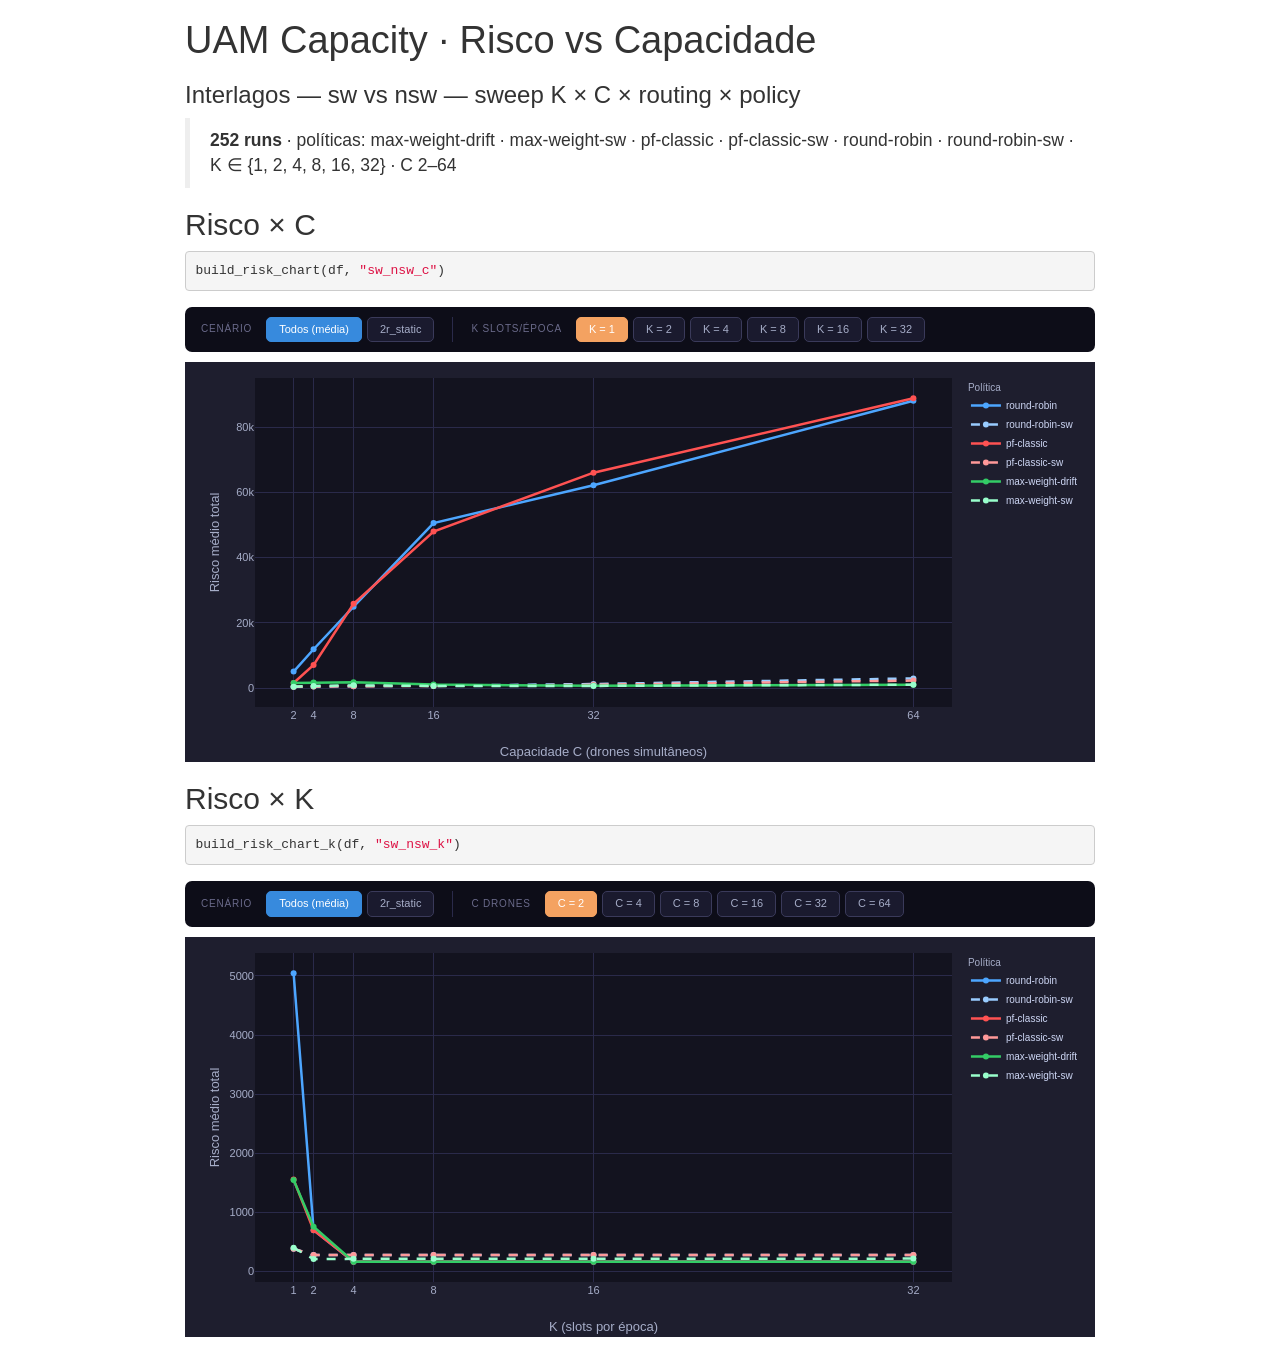
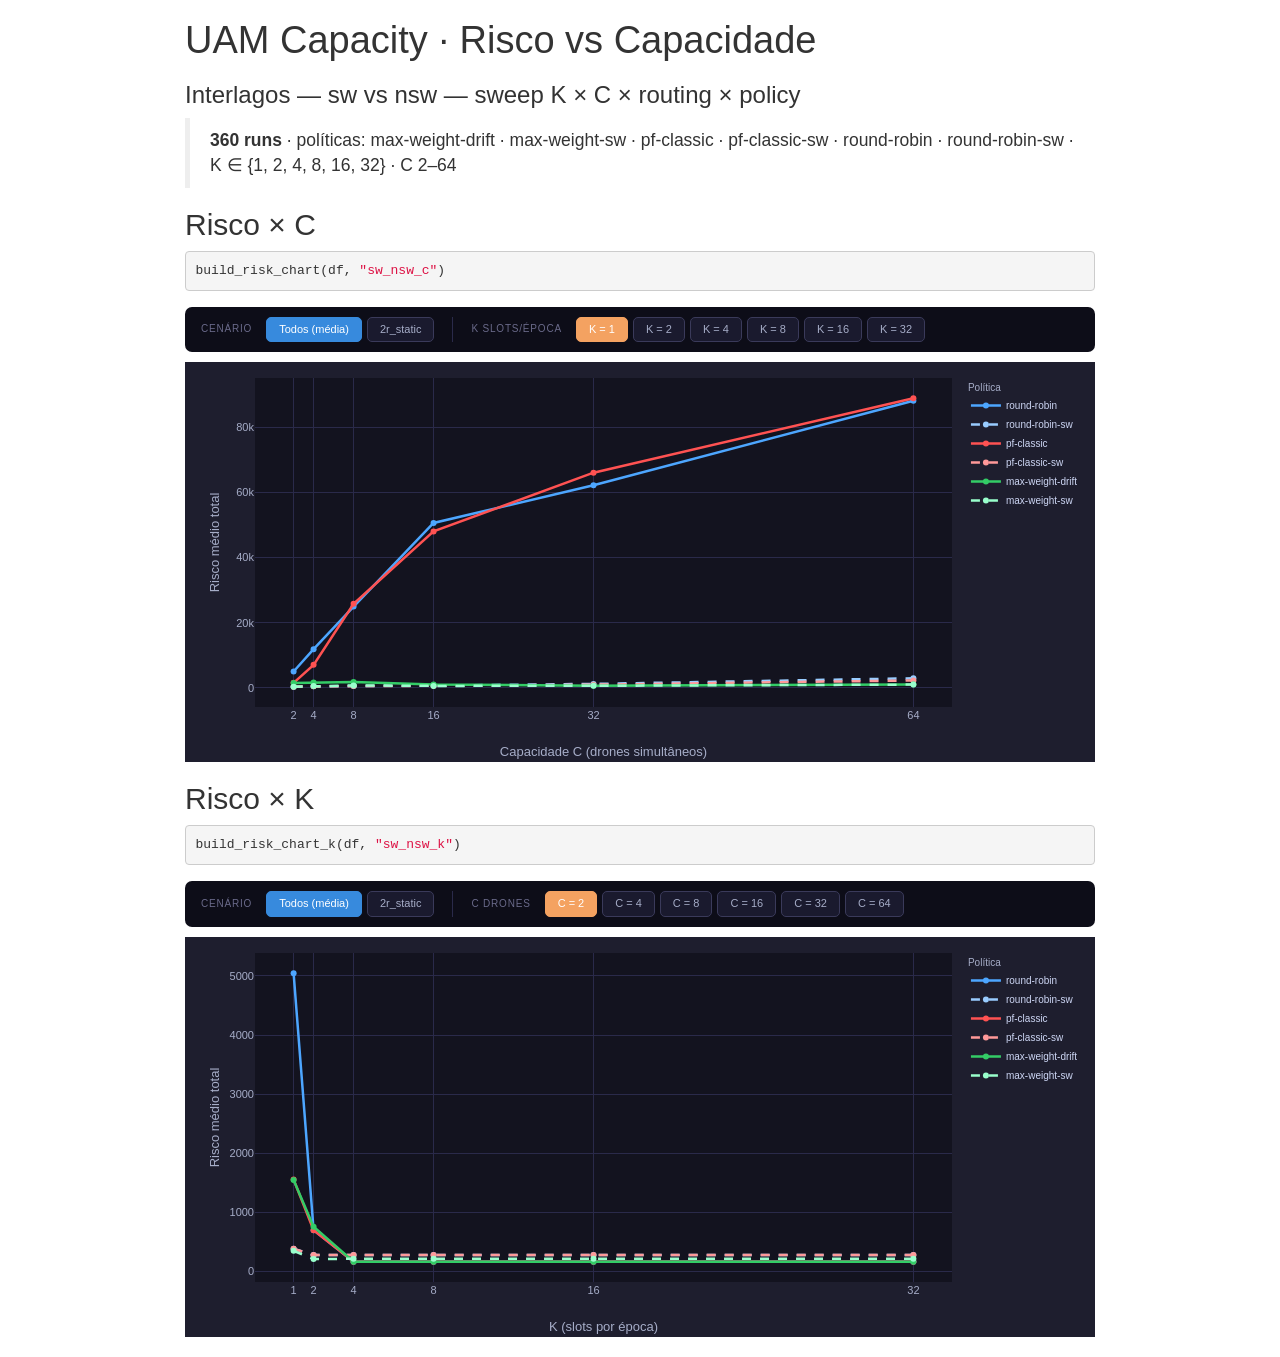
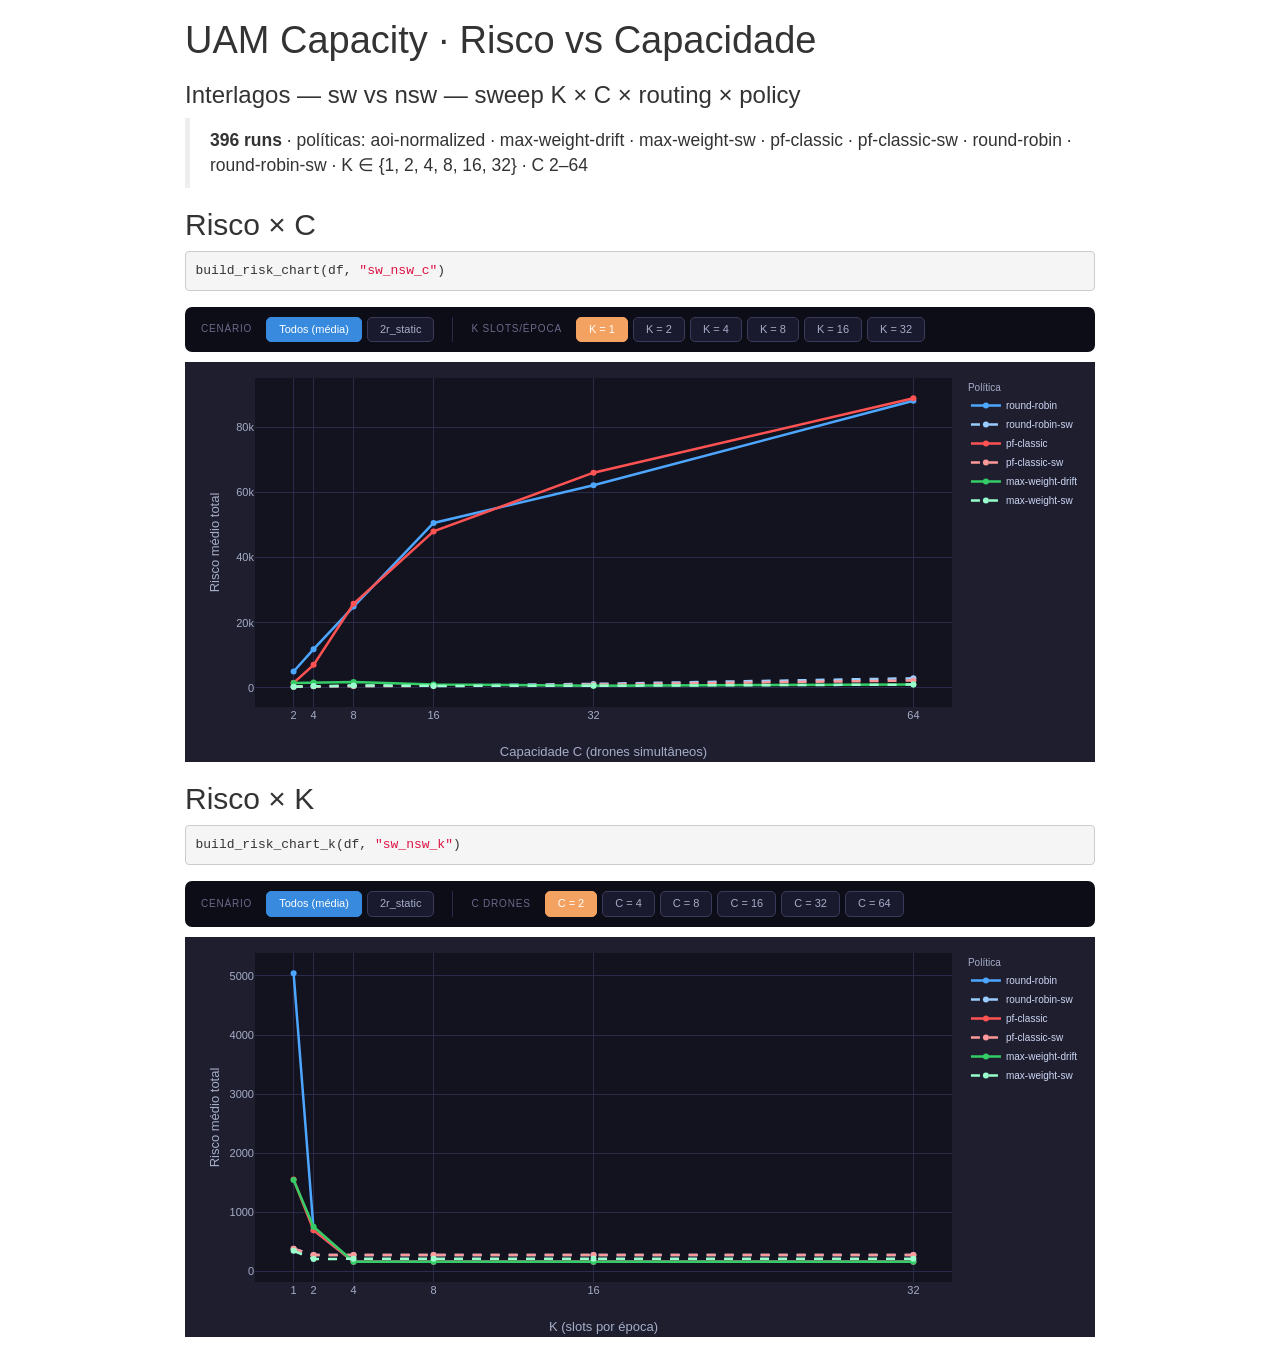
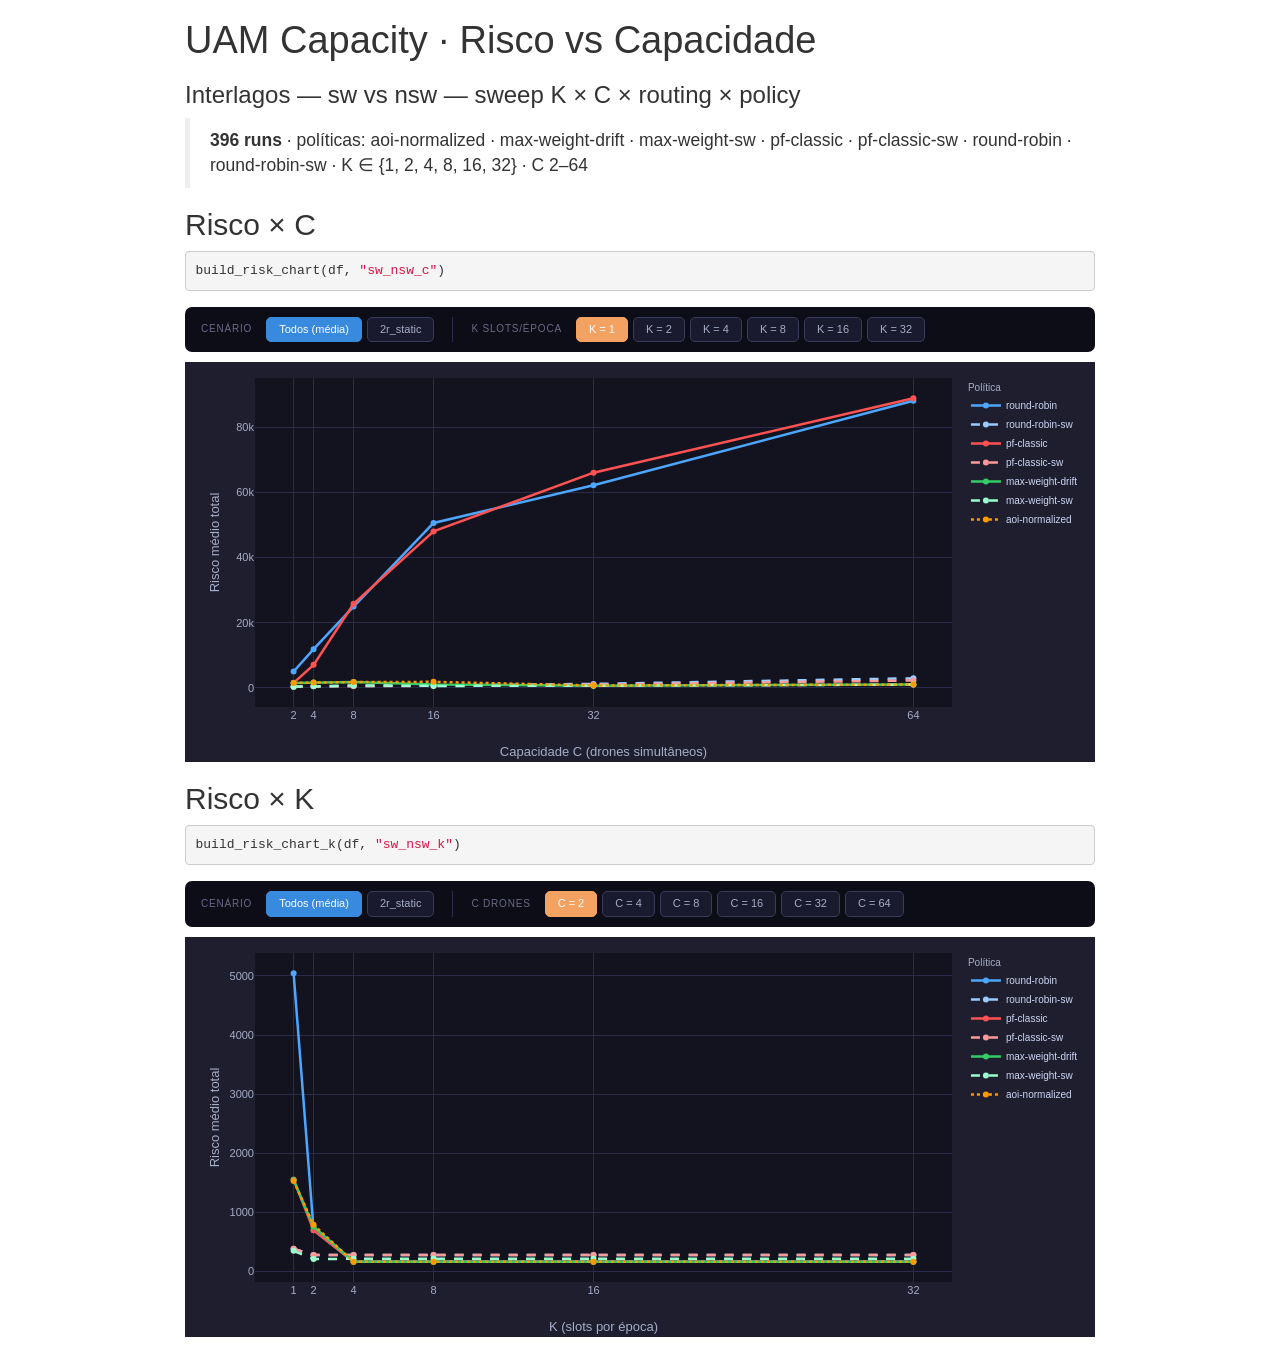
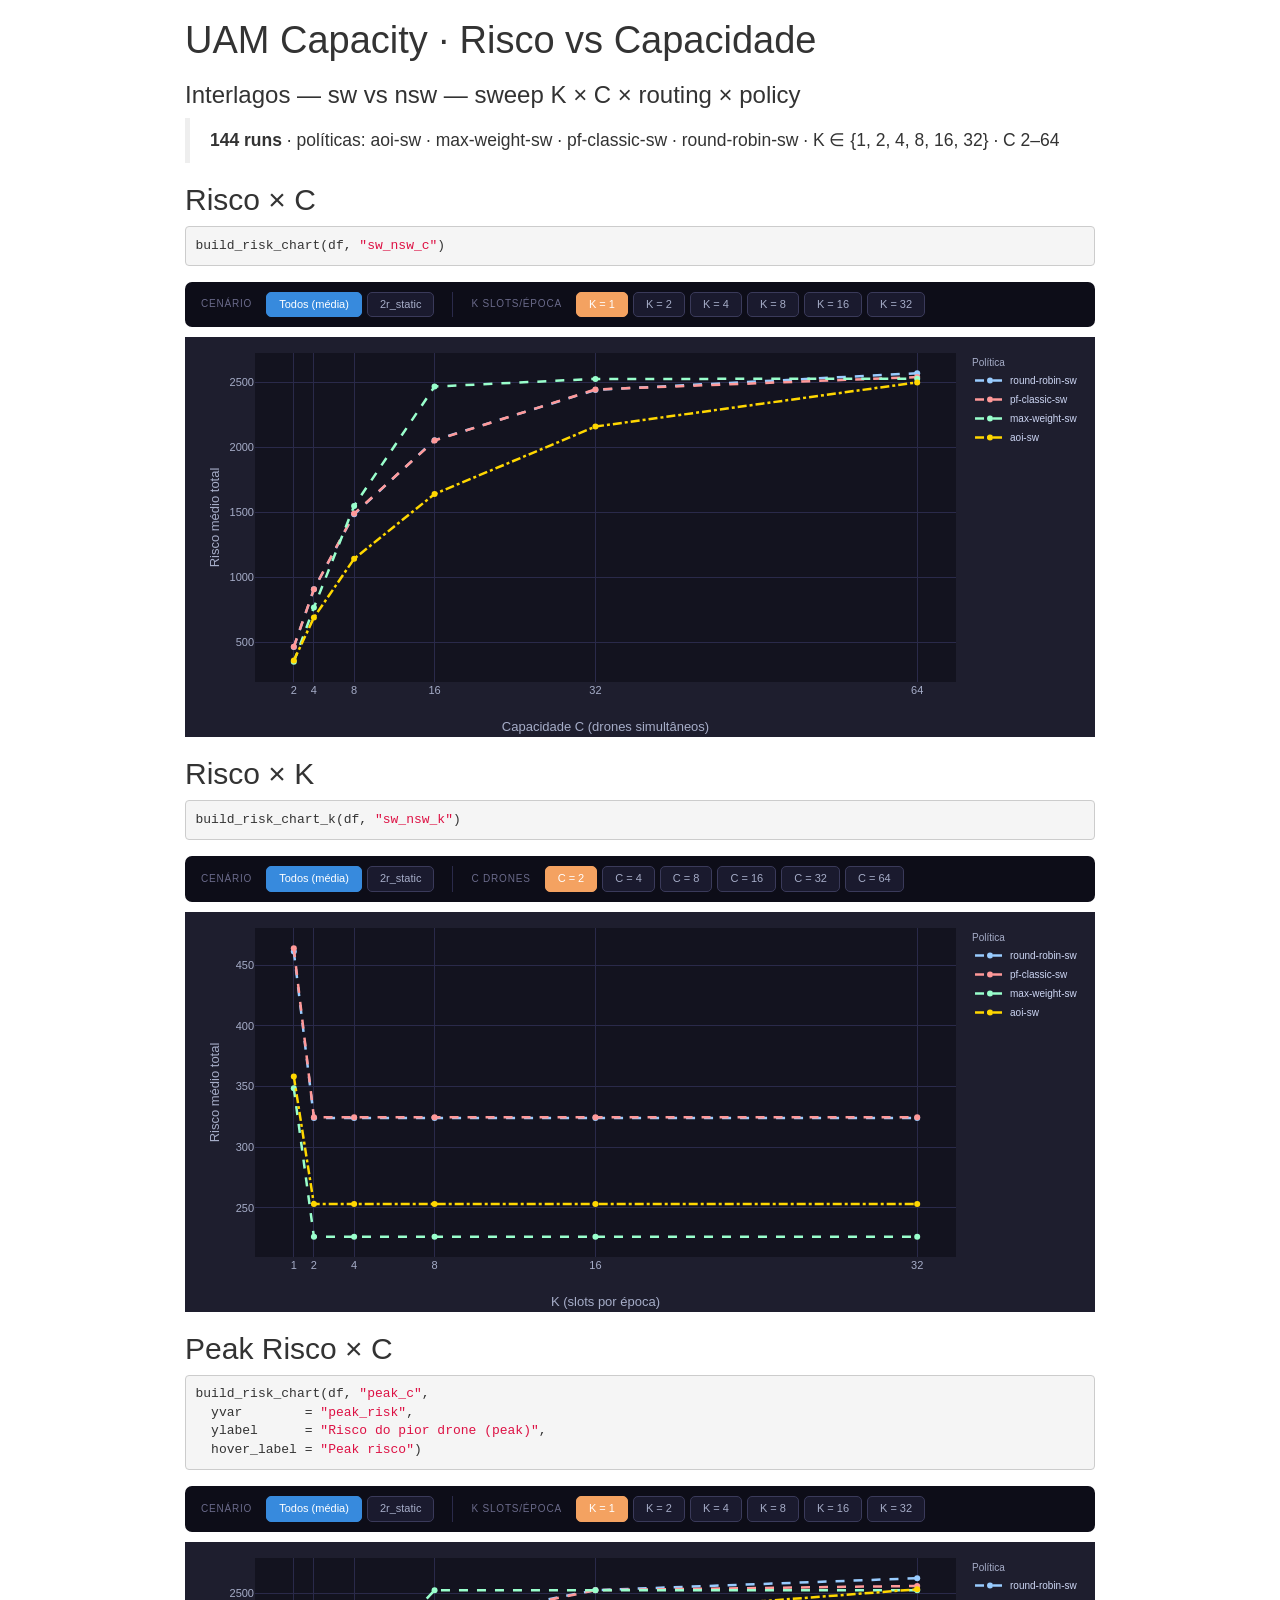
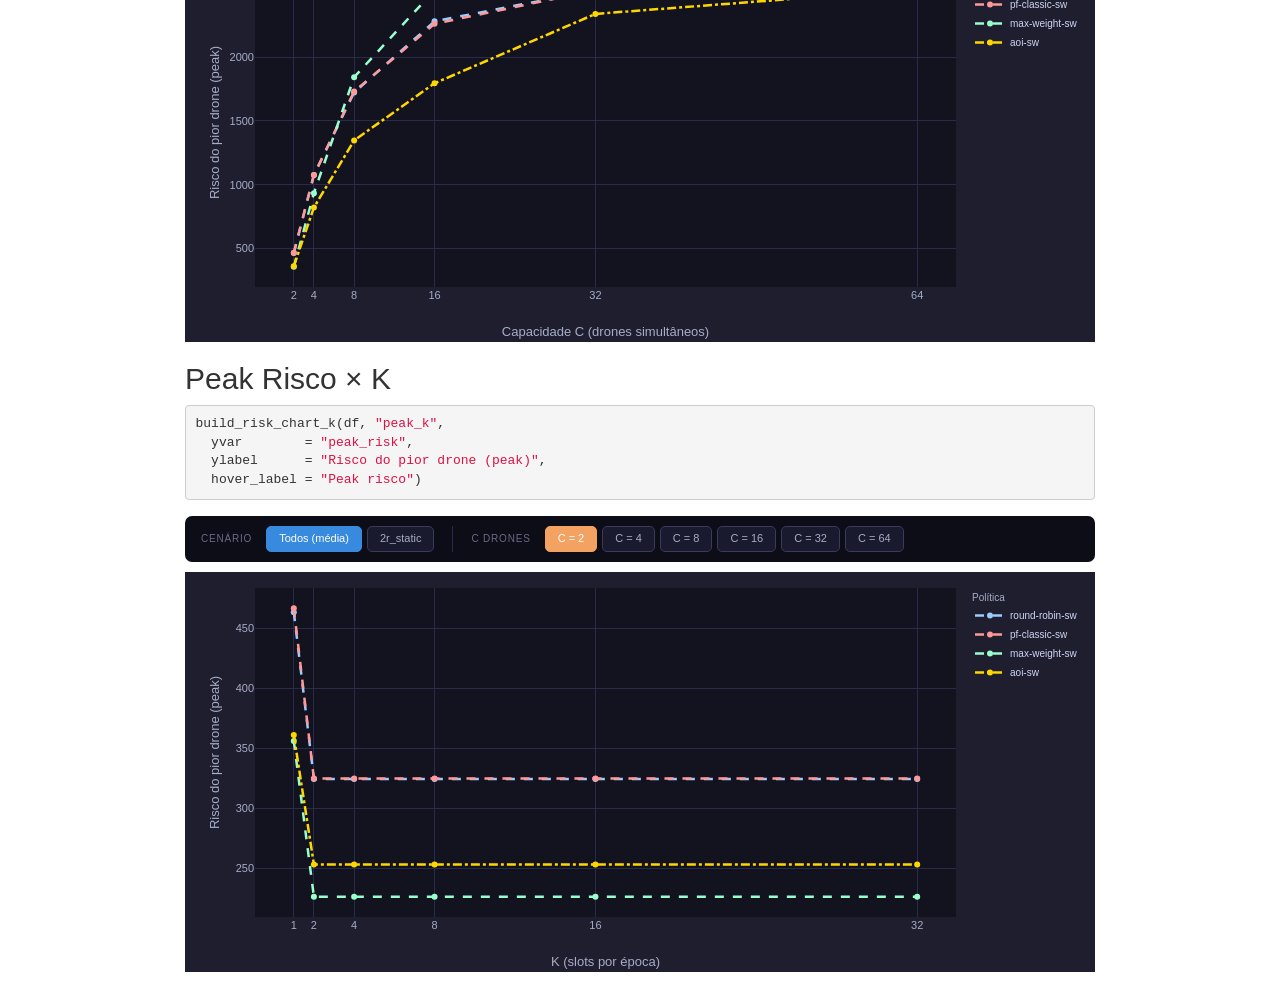
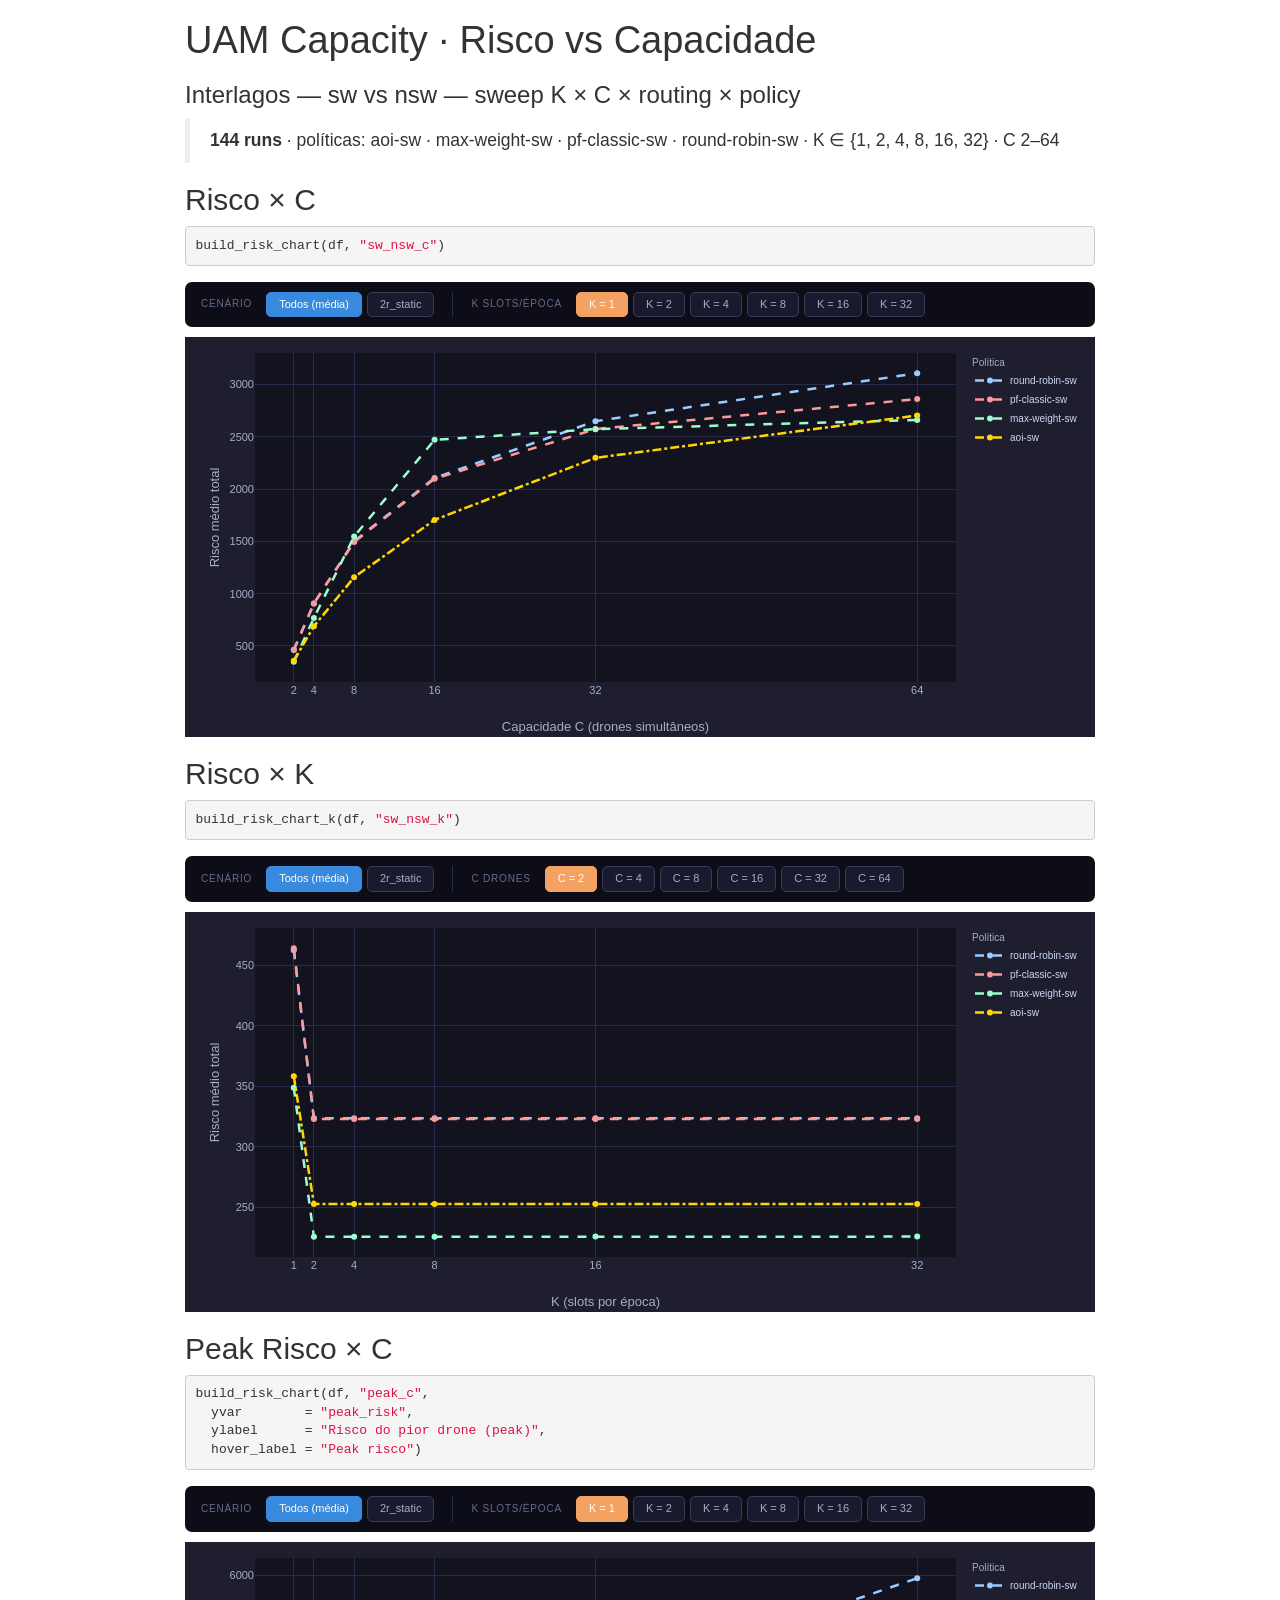
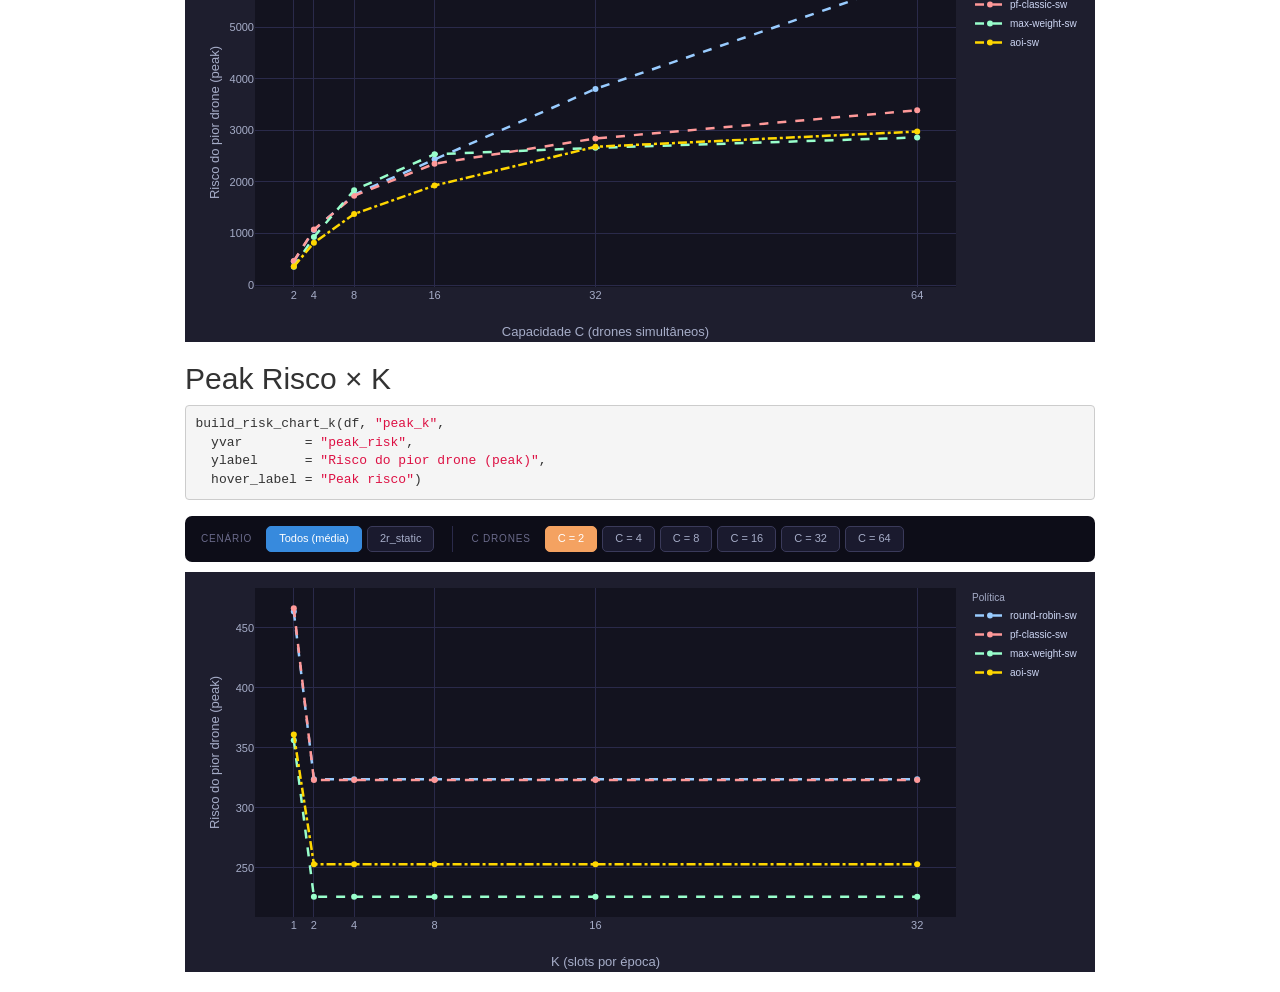
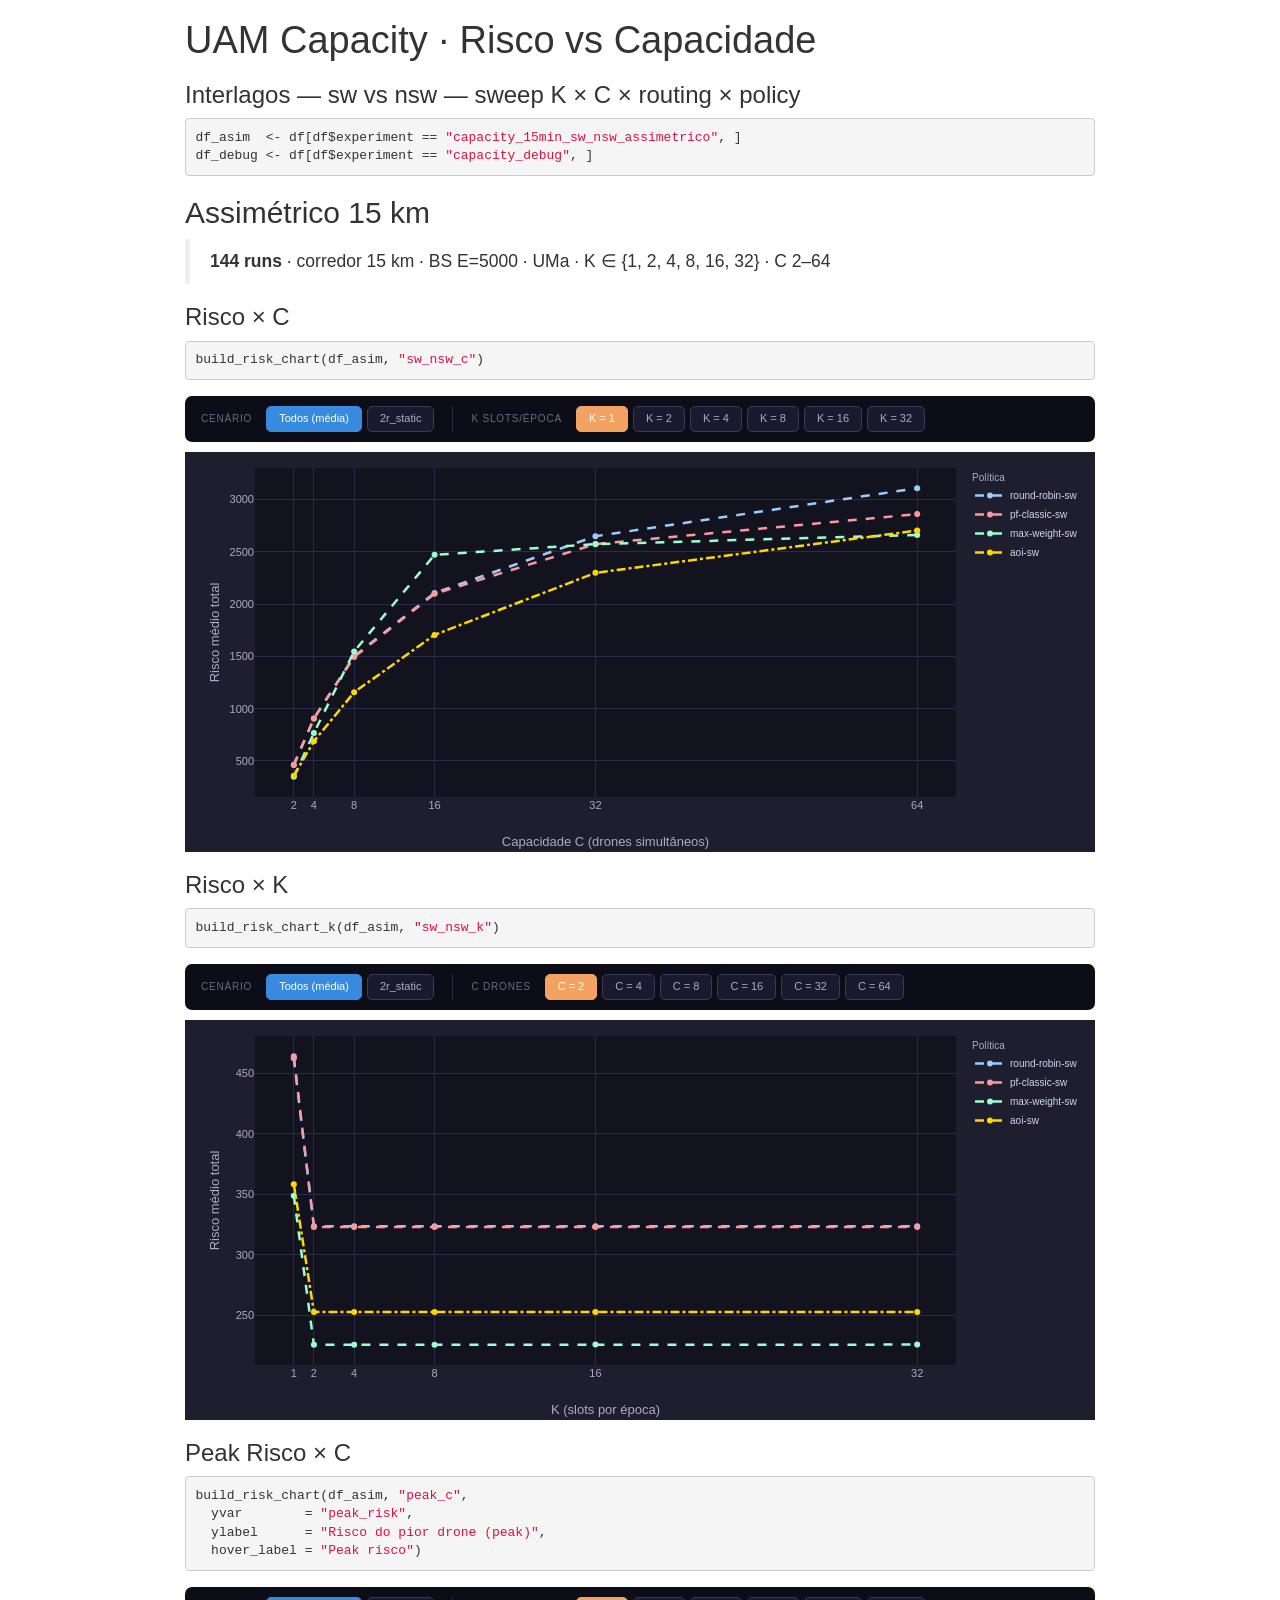
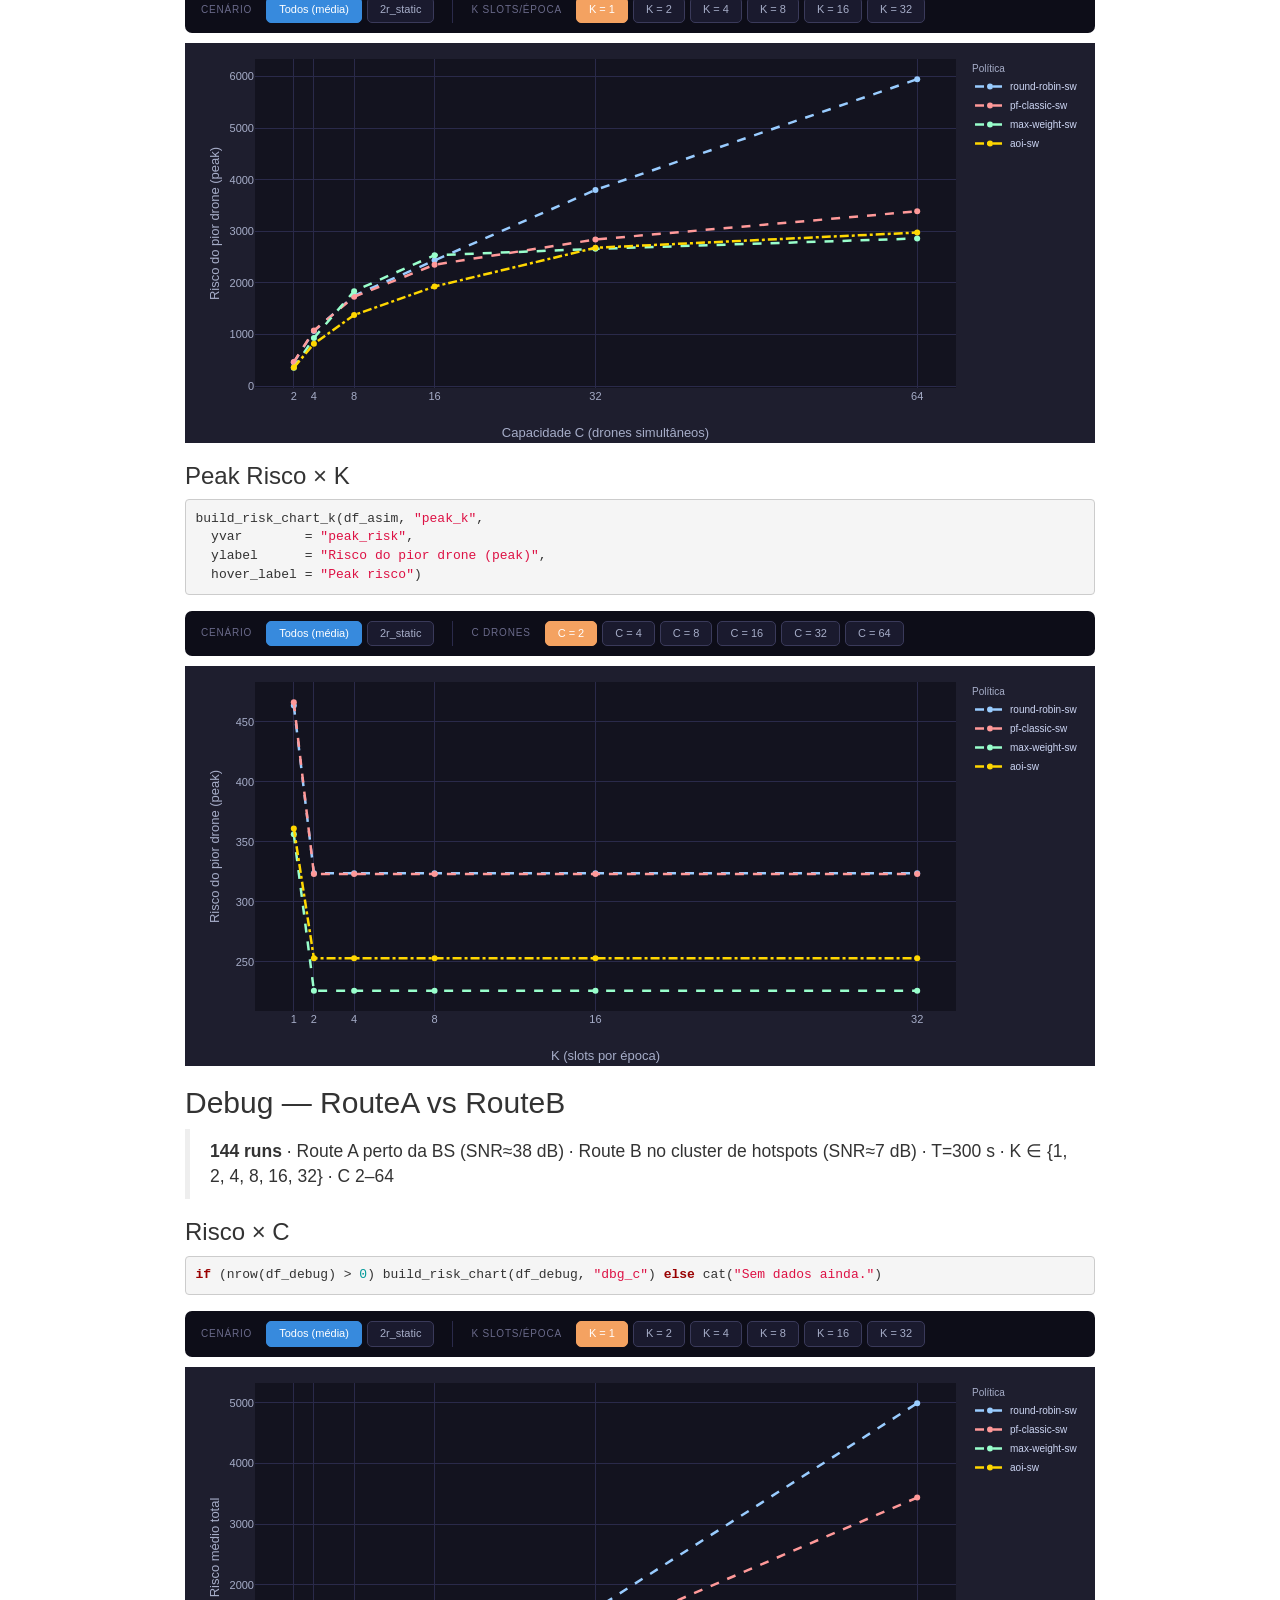
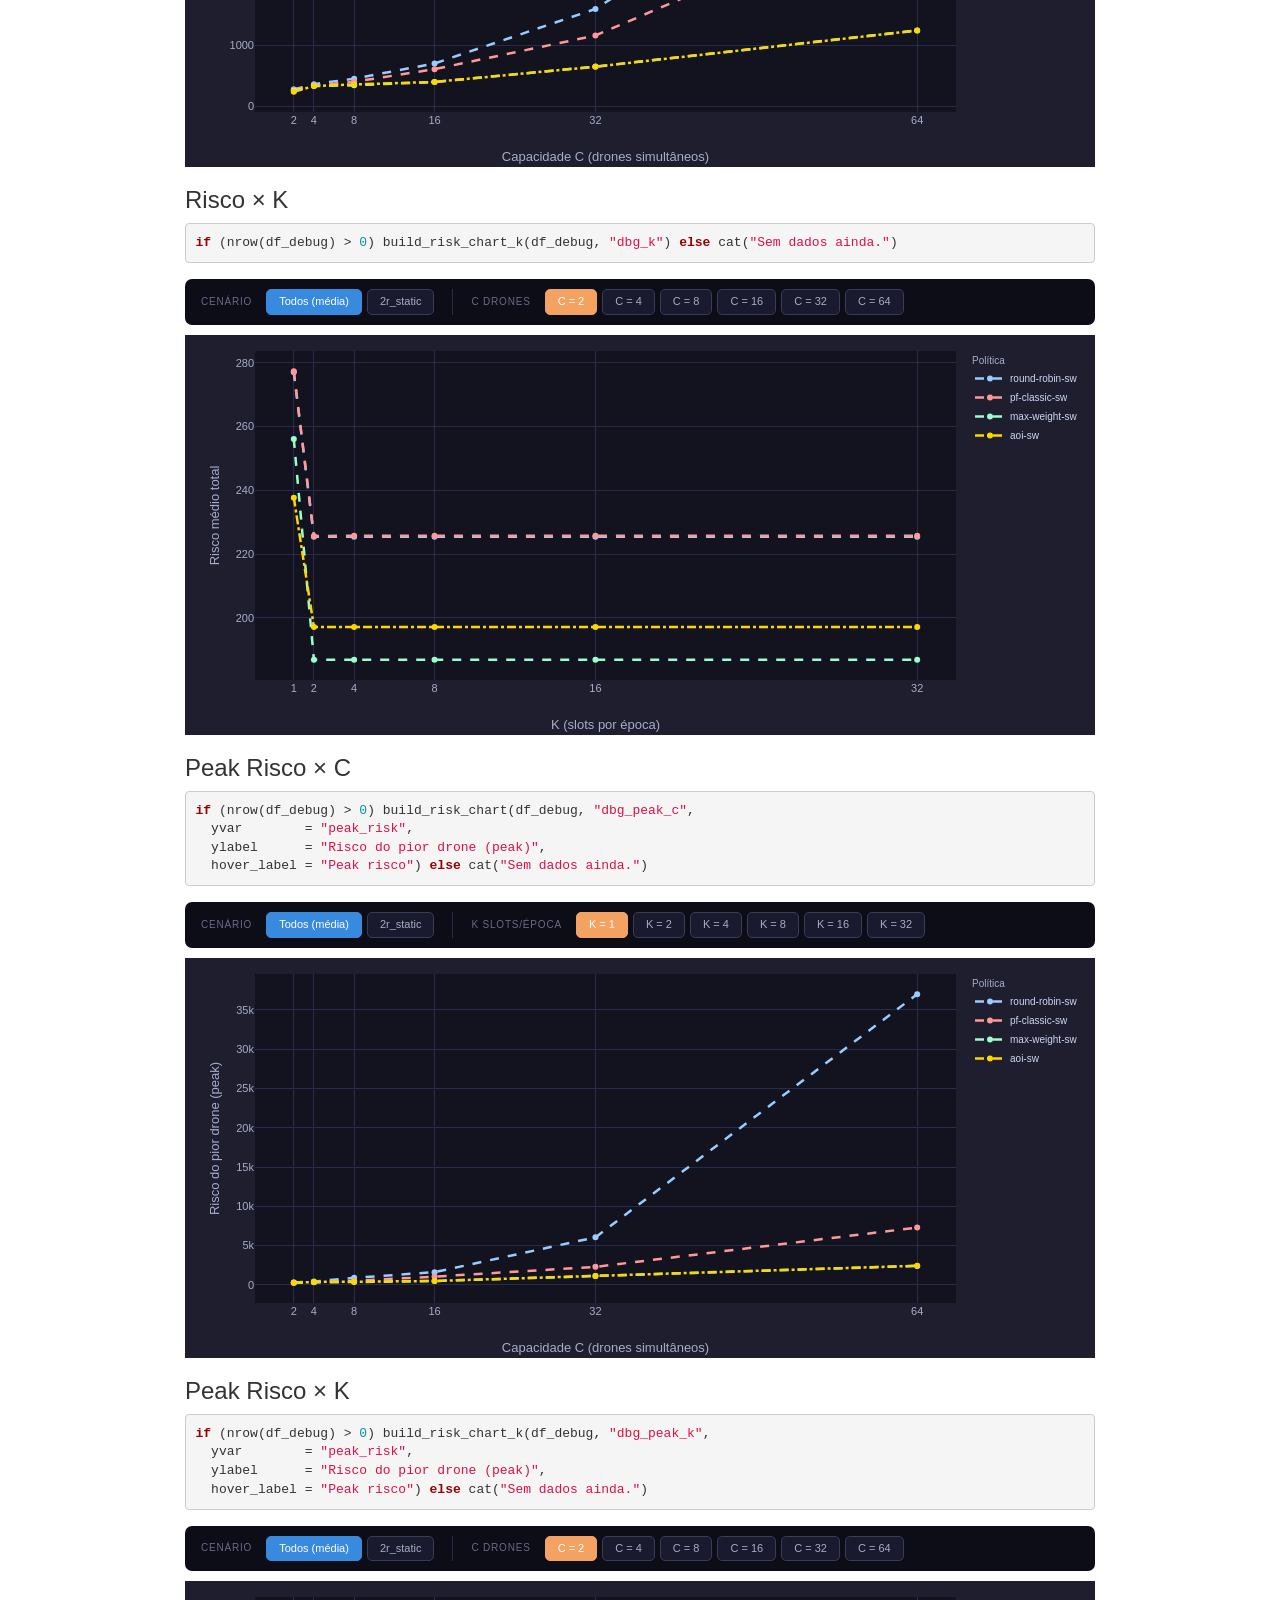
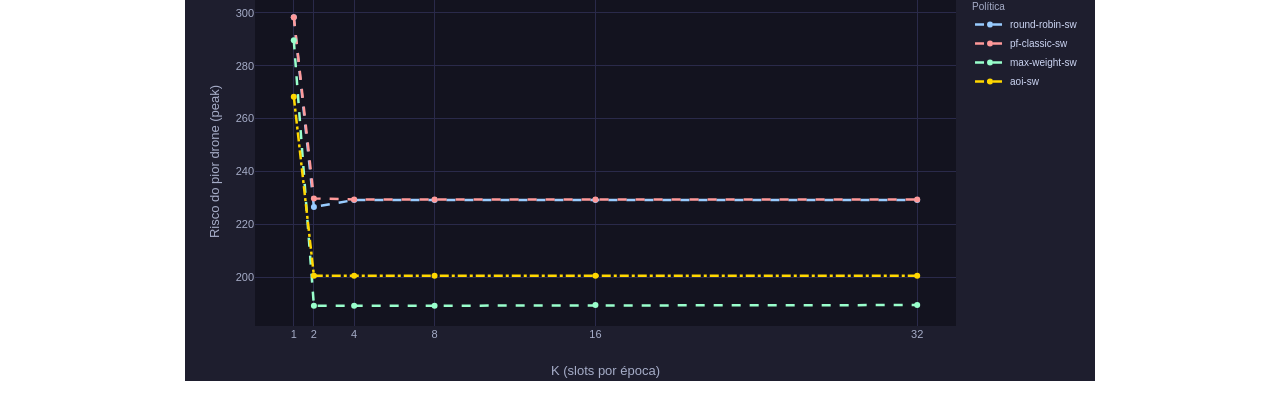
